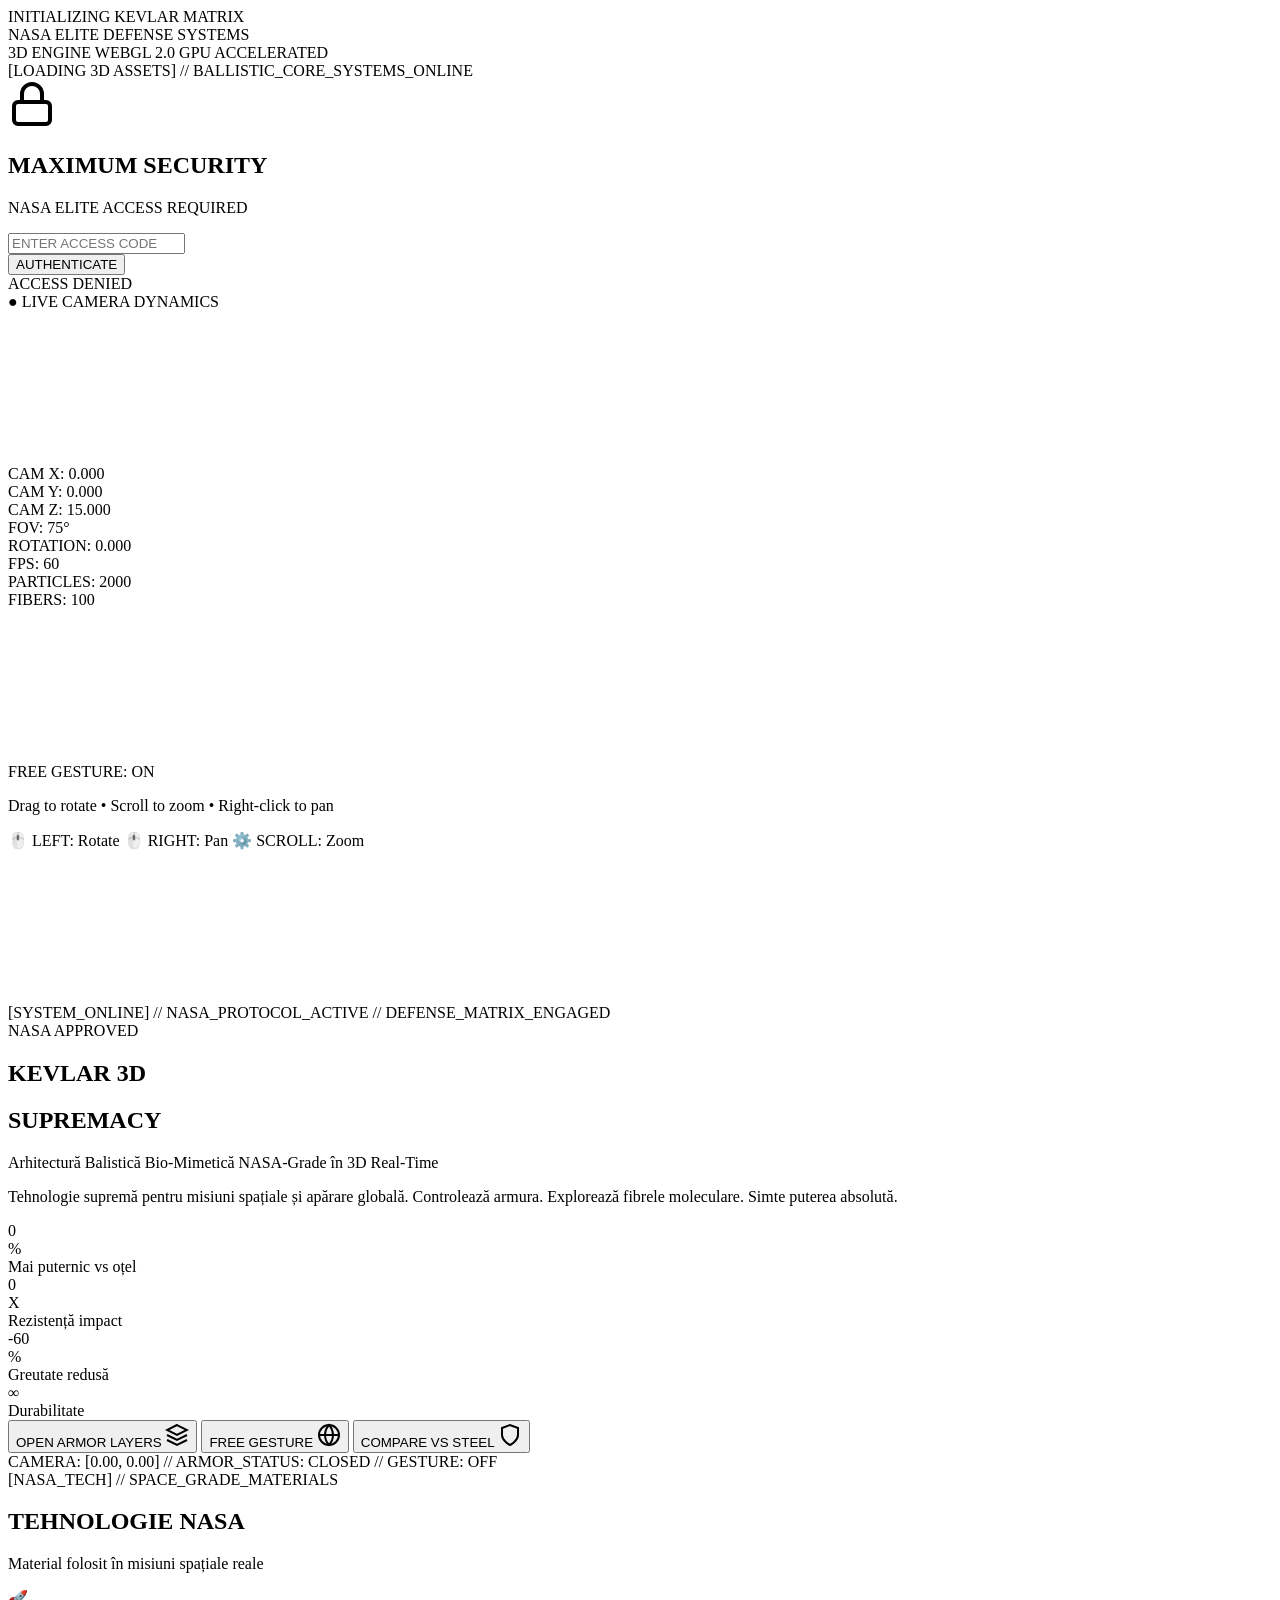
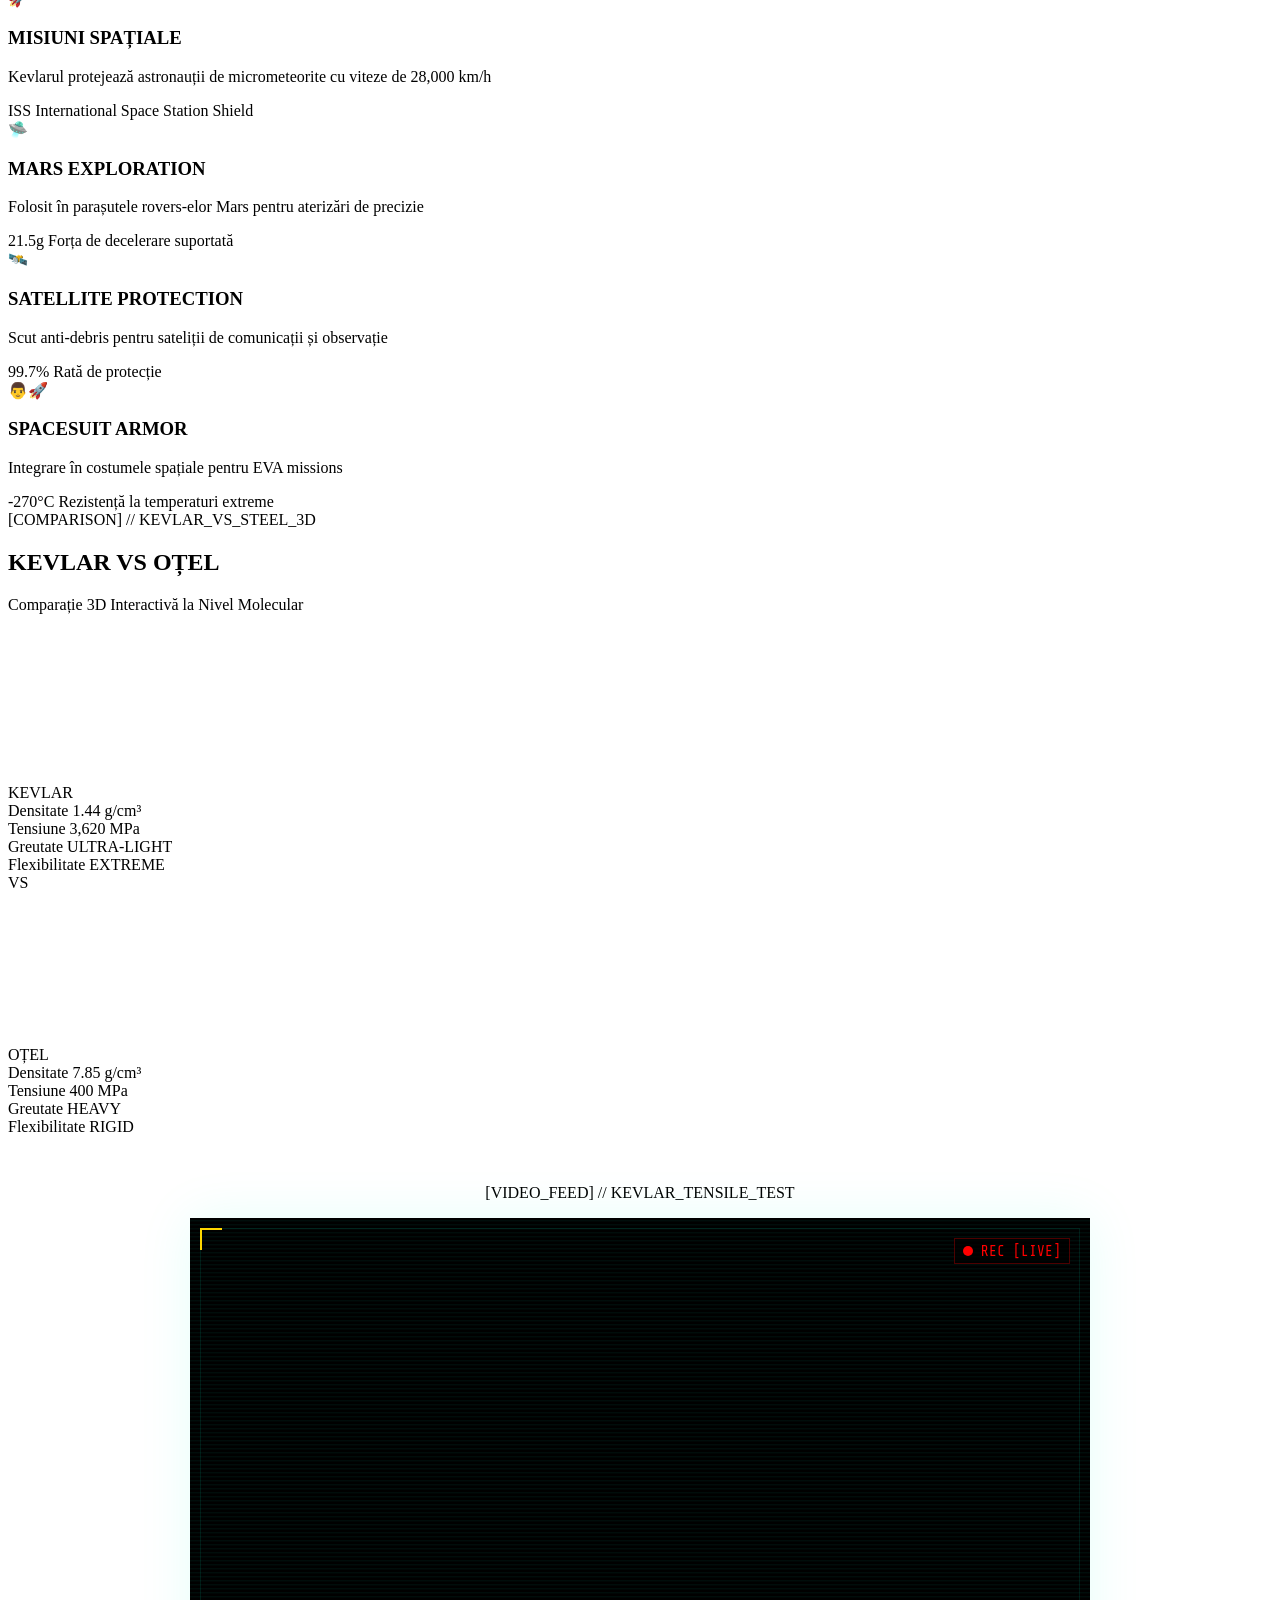
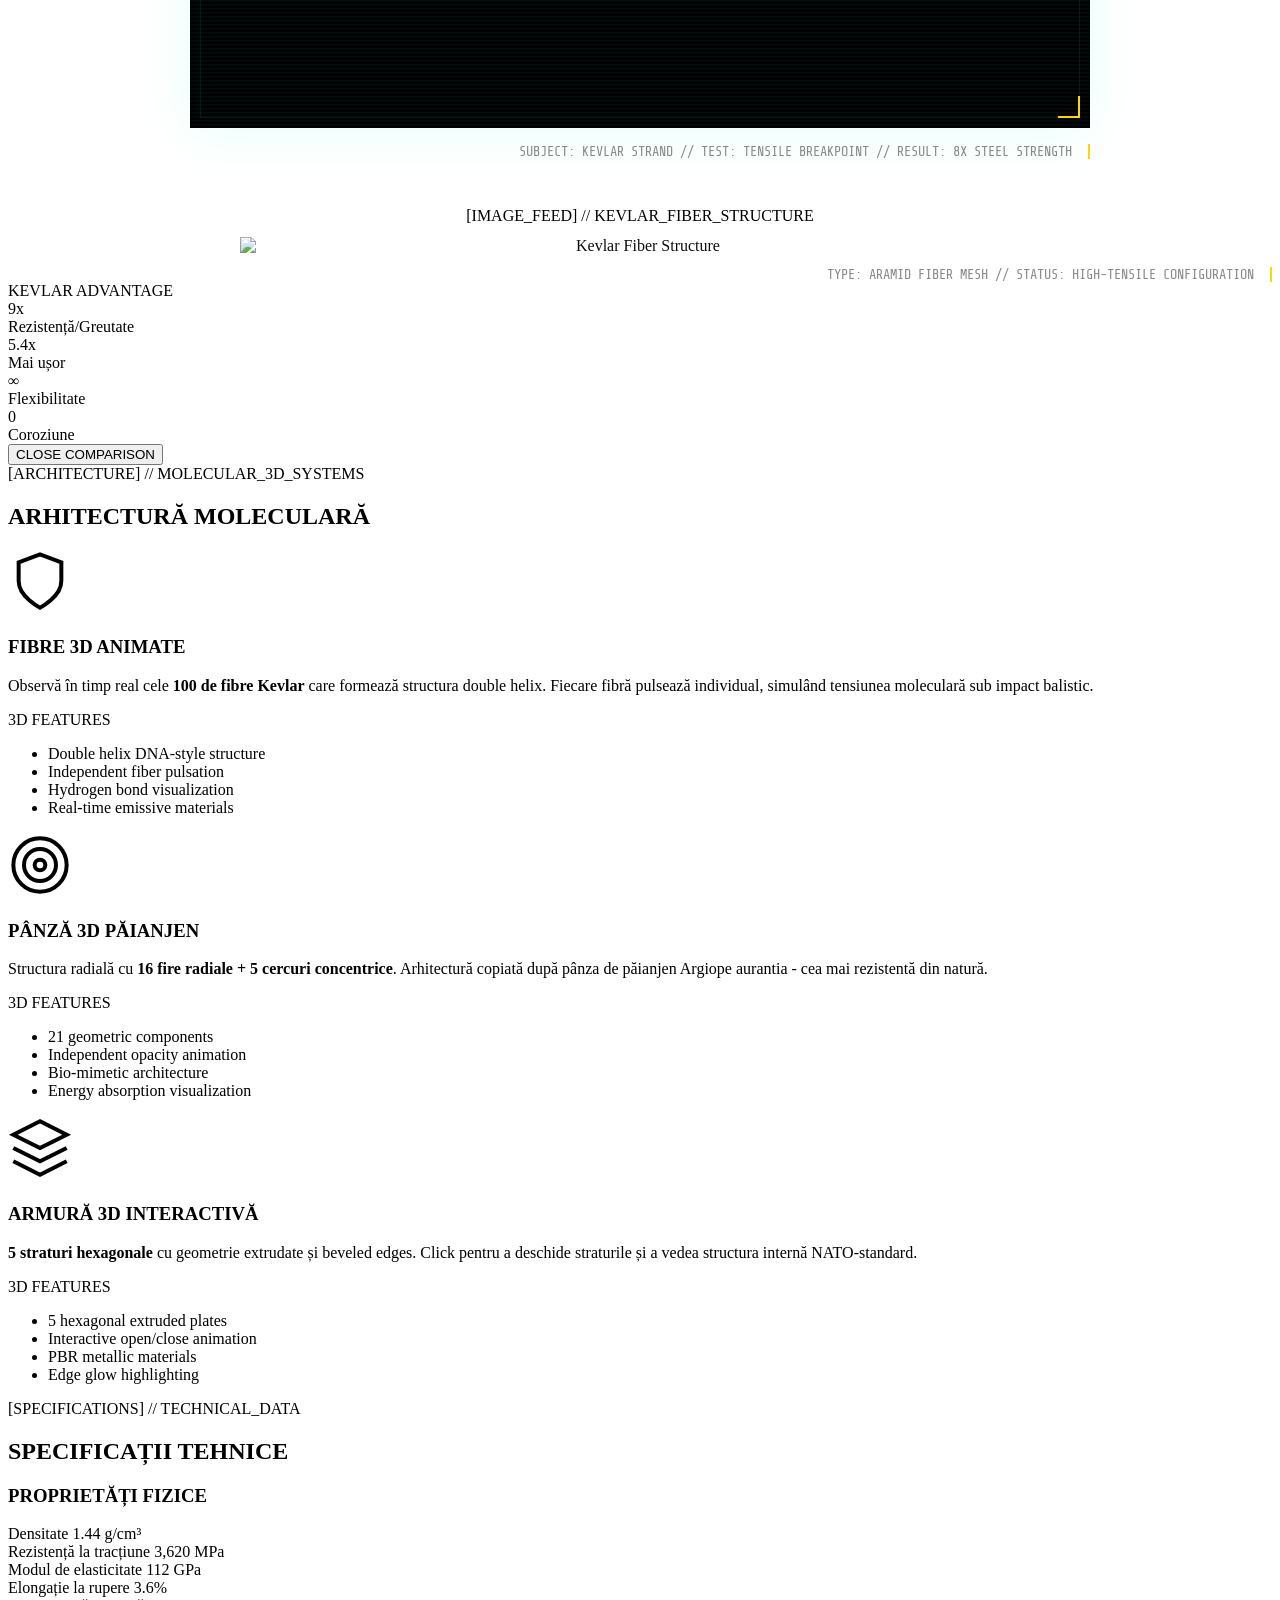
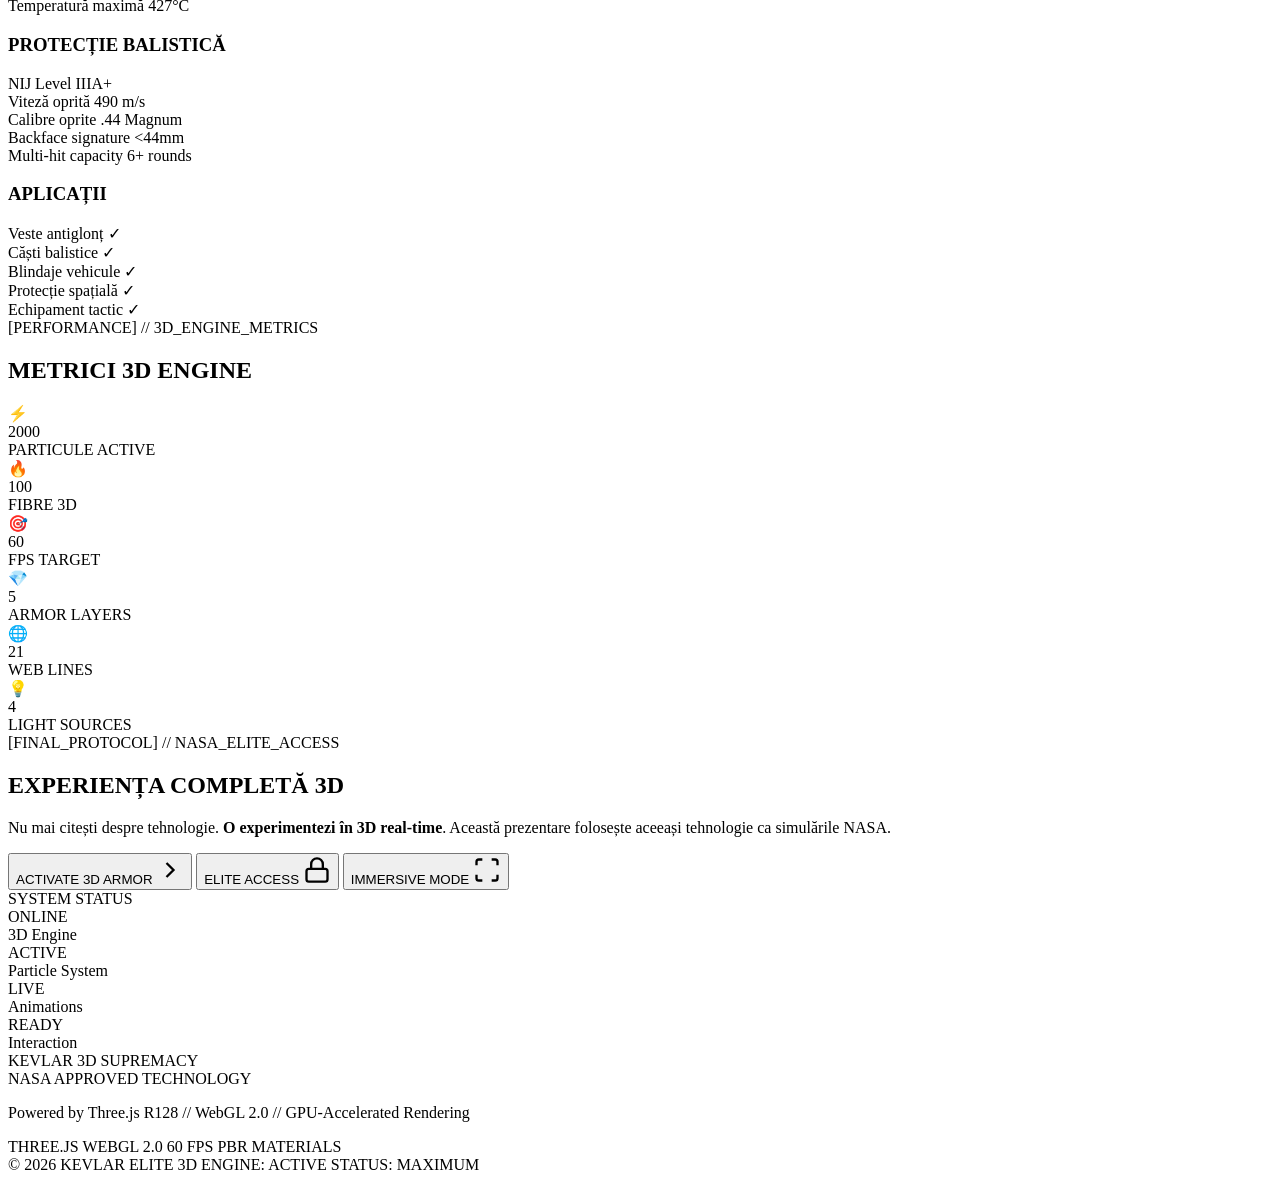
==== index.html @ 93fd00fe "Add files via upload" ====
<!DOCTYPE html>
<html lang="en">

<head>
    <meta charset="UTF-8">
    <meta name="viewport" content="width=device-width, initial-scale=1.0">
    <title>KEVLAR 3D SUPREMACY - NASA Elite Defense Systems</title>
    <script src="https://unpkg.com/three@0.128.0/build/three.min.js"></script>
    <script src="https://unpkg.com/three@0.128.0/examples/js/controls/OrbitControls.js"></script>
    <link
        href="https://fonts.googleapis.com/css2?family=Orbitron:wght@400;500;700;900&family=Rajdhani:wght@300;400;500;600;700&family=Share+Tech+Mono&display=swap"
        rel="stylesheet">
    <link rel="stylesheet" href="styles.css">

    <!-- Video Section Styles -->
    <style>
        .video-intelligence-wrapper {
            max-width: 900px;
            margin: 3rem auto;
            position: relative;
        }

        .video-surveillance-container {
            position: relative;
            background: #000;
            padding: 4px;
            box-shadow: 0 0 50px rgba(0, 255, 204, 0.1);
        }

        .video-responsive {
            position: relative;
            padding-bottom: 56.25%;
            height: 0;
            overflow: hidden;
            background: #000;
        }

        .tactical-video {
            position: absolute;
            top: 0;
            left: 0;
            width: 100%;
            height: 100%;
            border: none;
        }

        .video-overlay-scan {
            position: absolute;
            top: 0;
            left: 0;
            width: 100%;
            height: 100%;
            background: repeating-linear-gradient(0deg, transparent, transparent 2px, rgba(0, 255, 204, 0.05) 3px, rgba(0, 255, 204, 0.05) 4px);
            pointer-events: none;
            z-index: 5;
        }

        .rec-indicator {
            position: absolute;
            top: 20px;
            right: 20px;
            color: #ff0000;
            font-family: 'Share Tech Mono', monospace;
            font-size: 0.9rem;
            z-index: 6;
            display: flex;
            align-items: center;
            gap: 8px;
            background: rgba(0, 0, 0, 0.7);
            padding: 4px 8px;
            border: 1px solid rgba(255, 0, 0, 0.3);
        }

        .rec-dot {
            width: 10px;
            height: 10px;
            background-color: #ff0000;
            border-radius: 50%;
            animation: blinkRed 1s infinite;
        }

        @keyframes blinkRed {

            0%,
            100% {
                opacity: 1;
                box-shadow: 0 0 10px #ff0000;
            }

            50% {
                opacity: 0;
            }
        }

        .video-hud-corners {
            position: absolute;
            inset: 10px;
            pointer-events: none;
            z-index: 6;
            border: 1px solid rgba(0, 255, 204, 0.1);
        }

        .video-hud-corners::before,
        .video-hud-corners::after {
            content: '';
            position: absolute;
            width: 20px;
            height: 20px;
            border: 2px solid #ffd700;
        }

        .video-hud-corners::before {
            top: -1px;
            left: -1px;
            border-right: none;
            border-bottom: none;
        }

        .video-hud-corners::after {
            bottom: -1px;
            right: -1px;
            border-left: none;
            border-top: none;
        }

        .video-caption {
            margin-top: 1rem;
            font-family: 'Share Tech Mono', monospace;
            font-size: 0.85rem;
            text-align: right;
            color: #888;
            border-right: 2px solid #ffd700;
            padding-right: 1rem;
        }

        .image-section {
            margin-top: 2rem;
            text-align: center;
        }

        .image-container {
            display: inline-block;
            padding: 4px;
        }

        .tactical-image {
            max-width: 100%;
            width: 800px;
            height: auto;
            display: block;
            filter: contrast(1.1) saturate(0.9);
            opacity: 0.95;
        }
    </style>
</head>

<body>
    <!-- Loading Screen -->
    <div id="loading-screen" class="loading-screen">
        <div class="loading-content">
            <div class="military-text loading-title gold-glow glitch">INITIALIZING KEVLAR MATRIX</div>
            <div class="loading-subtitle">NASA ELITE DEFENSE SYSTEMS</div>
            <div class="loading-bar">
                <div class="loading-fill"></div>
            </div>
            <div class="loading-stats">
                <span>3D ENGINE</span>
                <span>WEBGL 2.0</span>
                <span>GPU ACCELERATED</span>
            </div>
            <div class="data-stream loading-data">[LOADING 3D ASSETS] // BALLISTIC_CORE_SYSTEMS_ONLINE</div>
        </div>
    </div>

    <!-- Spider Web Click Effect Container -->
    <div id="spider-effect-container"></div>

    <!-- Security Panel -->
    <div id="security-panel" class="security-panel hidden">
        <div class="security-content tactical-border">
            <div class="security-header">
                <div class="security-icon pulse-ring-container">
                    <svg xmlns="http://www.w3.org/2000/svg" width="48" height="48" viewBox="0 0 24 24" fill="none"
                        stroke="currentColor" stroke-width="2" stroke-linecap="round" stroke-linejoin="round"
                        class="lock-icon">
                        <rect x="3" y="11" width="18" height="11" rx="2" ry="2"></rect>
                        <path d="M7 11V7a5 5 0 0 1 10 0v4"></path>
                    </svg>
                    <div class="pulse-ring"></div>
                    <div class="pulse-ring delay-1"></div>
                    <div class="pulse-ring delay-2"></div>
                </div>
                <h2 class="military-text security-title rgb-text">MAXIMUM SECURITY</h2>
                <p class="security-subtitle">NASA ELITE ACCESS REQUIRED</p>
            </div>
            <div class="password-container">
                <input type="password" id="password-input" class="password-input" placeholder="ENTER ACCESS CODE"
                    maxlength="4">
                <div class="password-decoration left"></div>
                <div class="password-decoration right"></div>
            </div>
            <button id="unlock-btn" class="rgb-glow-btn">
                <span class="btn-text">AUTHENTICATE</span>
                <span class="btn-glow"></span>
                <span class="btn-rgb-border"></span>
            </button>
            <div id="security-error" class="security-error hidden">ACCESS DENIED</div>
            <div class="security-scanner"></div>
        </div>
    </div>

    <!-- Dynamics Panel with 3D Camera -->
    <div id="dynamics-panel" class="dynamics-panel hidden">
        <div class="dynamics-header">
            <span class="dynamics-status">● LIVE</span>
            <span class="military-text rgb-text">CAMERA DYNAMICS</span>
        </div>
        <canvas id="camera-3d-model" class="camera-model-canvas"></canvas>
        <div class="dynamics-content">
            <div class="dynamic-value">
                <span class="dynamic-label">CAM X:</span>
                <span id="cam-x" class="dynamic-data gold">0.000</span>
            </div>
            <div class="dynamic-value">
                <span class="dynamic-label">CAM Y:</span>
                <span id="cam-y" class="dynamic-data cyan">0.000</span>
            </div>
            <div class="dynamic-value">
                <span class="dynamic-label">CAM Z:</span>
                <span id="cam-z" class="dynamic-data gold">15.000</span>
            </div>
            <div class="dynamic-value">
                <span class="dynamic-label">FOV:</span>
                <span id="cam-fov" class="dynamic-data cyan">75°</span>
            </div>
            <div class="dynamic-value">
                <span class="dynamic-label">ROTATION:</span>
                <span id="cam-rot" class="dynamic-data gold">0.000</span>
            </div>
            <div class="dynamic-value">
                <span class="dynamic-label">FPS:</span>
                <span id="fps-counter" class="dynamic-data cyan">60</span>
            </div>
            <div class="dynamic-value">
                <span class="dynamic-label">PARTICLES:</span>
                <span id="particle-count" class="dynamic-data gold">2000</span>
            </div>
            <div class="dynamic-value">
                <span class="dynamic-label">FIBERS:</span>
                <span id="fiber-count" class="dynamic-data cyan">100</span>
            </div>
        </div>
    </div>

    <!-- Free Gesture Notification -->
    <div id="gesture-notification" class="gesture-notification hidden">
        <div class="notification-content">
            <div class="gesture-icon-3d">
                <canvas id="gesture-icon-canvas"></canvas>
            </div>
            <span class="military-text rgb-text">FREE GESTURE: ON</span>
            <p>Drag to rotate • Scroll to zoom • Right-click to pan</p>
            <div class="gesture-controls">
                <span class="control-hint">🖱️ LEFT: Rotate</span>
                <span class="control-hint">🖱️ RIGHT: Pan</span>
                <span class="control-hint">⚙️ SCROLL: Zoom</span>
            </div>
        </div>
    </div>

    <!-- Scan Overlay -->
    <div class="scan-overlay"></div>

    <!-- Main 3D Canvas -->
    <canvas id="main-canvas"></canvas>

    <!-- Main Content -->
    <div class="content-wrapper">
        <!-- Hero Section -->
        <section class="content-section hero-section">
            <div class="hero-content">
                <div class="data-stream">[SYSTEM_ONLINE] // NASA_PROTOCOL_ACTIVE // DEFENSE_MATRIX_ENGAGED</div>

                <div class="nasa-badge">
                    <span class="military-text">NASA APPROVED</span>
                </div>

                <h1 class="military-text hero-title glitch gold-glow">KEVLAR 3D</h1>
                <h2 class="military-text hero-subtitle rgb-text">SUPREMACY</h2>
                <p class="hero-description">Arhitectură Balistică Bio-Mimetică NASA-Grade în 3D Real-Time</p>
                <p class="hero-subdesc">Tehnologie supremă pentru misiuni spațiale și apărare globală. Controlează
                    armura. Explorează fibrele moleculare. Simte puterea absolută.</p>

                <!-- Stats Grid -->
                <div class="stats-grid">
                    <div class="stat-card tactical-border glow-card">
                        <div class="military-text stat-value gold-glow counter" data-target="850">0</div>
                        <div class="stat-suffix">%</div>
                        <div class="stat-label">Mai puternic vs oțel</div>
                        <div class="stat-bar">
                            <div class="stat-fill" style="--fill: 95%"></div>
                        </div>
                    </div>
                    <div class="stat-card tactical-border glow-card">
                        <div class="military-text stat-value cyber-glow counter" data-target="5">0</div>
                        <div class="stat-suffix">X</div>
                        <div class="stat-label">Rezistență impact</div>
                        <div class="stat-bar">
                            <div class="stat-fill" style="--fill: 100%"></div>
                        </div>
                    </div>
                    <div class="stat-card tactical-border glow-card">
                        <div class="military-text stat-value gold-glow">-60</div>
                        <div class="stat-suffix">%</div>
                        <div class="stat-label">Greutate redusă</div>
                        <div class="stat-bar">
                            <div class="stat-fill" style="--fill: 60%"></div>
                        </div>
                    </div>
                    <div class="stat-card tactical-border glow-card">
                        <div class="military-text stat-value cyber-glow">∞</div>
                        <div class="stat-suffix"></div>
                        <div class="stat-label">Durabilitate</div>
                        <div class="stat-bar">
                            <div class="stat-fill" style="--fill: 100%"></div>
                        </div>
                    </div>
                </div>

                <!-- Interactive Buttons -->
                <div class="button-group">
                    <button id="armor-toggle-btn" class="rgb-glow-btn primary-btn">
                        <span class="btn-text">OPEN ARMOR LAYERS</span>
                        <span class="btn-icon">
                            <svg xmlns="http://www.w3.org/2000/svg" width="24" height="24" viewBox="0 0 24 24"
                                fill="none" stroke="currentColor" stroke-width="2">
                                <polygon points="12 2 2 7 12 12 22 7 12 2"></polygon>
                                <polyline points="2 17 12 22 22 17"></polyline>
                                <polyline points="2 12 12 17 22 12"></polyline>
                            </svg>
                        </span>
                        <span class="btn-glow"></span>
                        <span class="btn-rgb-border"></span>
                    </button>

                    <button id="gesture-toggle-btn" class="rgb-glow-btn secondary-btn">
                        <span class="btn-text">FREE GESTURE</span>
                        <span class="btn-icon">
                            <svg xmlns="http://www.w3.org/2000/svg" width="24" height="24" viewBox="0 0 24 24"
                                fill="none" stroke="currentColor" stroke-width="2">
                                <circle cx="12" cy="12" r="10"></circle>
                                <path
                                    d="M2 12h20M12 2a15.3 15.3 0 0 1 4 10 15.3 15.3 0 0 1-4 10 15.3 15.3 0 0 1-4-10 15.3 15.3 0 0 1 4-10z">
                                </path>
                            </svg>
                        </span>
                        <span class="btn-glow"></span>
                        <span class="btn-rgb-border"></span>
                    </button>

                    <button id="compare-btn" class="rgb-glow-btn accent-btn">
                        <span class="btn-text">COMPARE VS STEEL</span>
                        <span class="btn-icon">
                            <svg xmlns="http://www.w3.org/2000/svg" width="24" height="24" viewBox="0 0 24 24"
                                fill="none" stroke="currentColor" stroke-width="2">
                                <path d="M12 22s8-4 8-10V5l-8-3-8 3v7c0 6 8 10 8 10z"></path>
                            </svg>
                        </span>
                        <span class="btn-glow"></span>
                        <span class="btn-rgb-border"></span>
                    </button>
                </div>

                <div class="data-stream camera-data">
                    CAMERA: [<span id="mouse-x">0.00</span>, <span id="mouse-y">0.00</span>] // ARMOR_STATUS: <span
                        id="armor-status">CLOSED</span> // GESTURE: <span id="gesture-status">OFF</span>
                </div>
            </div>
        </section>

        <!-- NASA Technology Section -->
        <section class="content-section nasa-section">
            <div class="section-content">
                <div class="data-stream">[NASA_TECH] // SPACE_GRADE_MATERIALS</div>
                <h2 class="military-text section-title gold-glow">TEHNOLOGIE NASA</h2>
                <p class="section-subtitle">Material folosit în misiuni spațiale reale</p>

                <div class="nasa-grid">
                    <div class="nasa-card tactical-border">
                        <div class="nasa-icon">🚀</div>
                        <h3 class="military-text">MISIUNI SPAȚIALE</h3>
                        <p>Kevlarul protejează astronauții de micrometeorite cu viteze de 28,000 km/h</p>
                        <div class="nasa-stat">
                            <span class="stat-number gold">ISS</span>
                            <span class="stat-desc">International Space Station Shield</span>
                        </div>
                    </div>
                    <div class="nasa-card tactical-border">
                        <div class="nasa-icon">🛸</div>
                        <h3 class="military-text">MARS EXPLORATION</h3>
                        <p>Folosit în parașutele rovers-elor Mars pentru aterizări de precizie</p>
                        <div class="nasa-stat">
                            <span class="stat-number cyan">21.5g</span>
                            <span class="stat-desc">Forța de decelerare suportată</span>
                        </div>
                    </div>
                    <div class="nasa-card tactical-border">
                        <div class="nasa-icon">🛰️</div>
                        <h3 class="military-text">SATELLITE PROTECTION</h3>
                        <p>Scut anti-debris pentru sateliții de comunicații și observație</p>
                        <div class="nasa-stat">
                            <span class="stat-number gold">99.7%</span>
                            <span class="stat-desc">Rată de protecție</span>
                        </div>
                    </div>
                    <div class="nasa-card tactical-border">
                        <div class="nasa-icon">👨🚀</div>
                        <h3 class="military-text">SPACESUIT ARMOR</h3>
                        <p>Integrare în costumele spațiale pentru EVA missions</p>
                        <div class="nasa-stat">
                            <span class="stat-number cyan">-270°C</span>
                            <span class="stat-desc">Rezistență la temperaturi extreme</span>
                        </div>
                    </div>
                </div>
            </div>
        </section>

        <!-- Steel Comparison Section -->
        <section id="comparison-section" class="content-section comparison-section hidden">
            <div class="section-content">
                <div class="data-stream">[COMPARISON] // KEVLAR_VS_STEEL_3D</div>
                <h2 class="military-text section-title gold-glow">KEVLAR VS OȚEL</h2>
                <p class="section-subtitle">Comparație 3D Interactivă la Nivel Molecular</p>

                <div class="comparison-container">
                    <div class="comparison-panel kevlar-panel tactical-border">
                        <canvas id="kevlar-canvas" class="comparison-canvas"></canvas>
                        <div class="panel-label military-text gold-glow">KEVLAR</div>
                        <div class="panel-stats">
                            <div class="panel-stat">
                                <span class="stat-name">Densitate</span>
                                <span class="stat-val gold">1.44 g/cm³</span>
                            </div>
                            <div class="panel-stat">
                                <span class="stat-name">Tensiune</span>
                                <span class="stat-val gold">3,620 MPa</span>
                            </div>
                            <div class="panel-stat">
                                <span class="stat-name">Greutate</span>
                                <span class="stat-val gold">ULTRA-LIGHT</span>
                            </div>
                            <div class="panel-stat">
                                <span class="stat-name">Flexibilitate</span>
                                <span class="stat-val gold">EXTREME</span>
                            </div>
                        </div>
                    </div>

                    <div class="vs-indicator">
                        <span class="military-text rgb-text">VS</span>
                        <div class="vs-glow"></div>
                    </div>

                    <div class="comparison-panel steel-panel tactical-border">
                        <canvas id="steel-canvas" class="comparison-canvas"></canvas>
                        <div class="panel-label military-text">OȚEL</div>
                        <div class="panel-stats">
                            <div class="panel-stat">
                                <span class="stat-name">Densitate</span>
                                <span class="stat-val">7.85 g/cm³</span>
                            </div>
                            <div class="panel-stat">
                                <span class="stat-name">Tensiune</span>
                                <span class="stat-val">400 MPa</span>
                            </div>
                            <div class="panel-stat">
                                <span class="stat-name">Greutate</span>
                                <span class="stat-val">HEAVY</span>
                            </div>
                            <div class="panel-stat">
                                <span class="stat-name">Flexibilitate</span>
                                <span class="stat-val">RIGID</span>
                            </div>
                        </div>
                    </div>
                </div>

                <!-- VIDEO SECTION -->
                <div class="video-intelligence-wrapper">
                    <div class="data-stream" style="text-align: center; margin-bottom: 1rem;">[VIDEO_FEED] //
                        KEVLAR_TENSILE_TEST</div>
                    <div class="video-surveillance-container tactical-border">
                        <div class="video-overlay-scan"></div>
                        <div class="video-hud-corners"></div>
                        <div class="rec-indicator"><span class="rec-dot"></span> REC [LIVE]</div>
                        <div class="video-responsive">
                            <iframe class="tactical-video" src="https://www.youtube-nocookie.com/embed/RMO4TvcCnEE"
                                allow="accelerometer; autoplay; clipboard-write; encrypted-media; gyroscope; picture-in-picture; web-share"
                                allowfullscreen>
                            </iframe>
                        </div>
                    </div>
                    <div class="video-caption">
                        <span class="gold">SUBJECT:</span> KEVLAR STRAND <span class="cyan">//</span>
                        <span class="gold">TEST:</span> TENSILE BREAKPOINT <span class="cyan">//</span>
                        <span class="gold">RESULT:</span> 8X STEEL STRENGTH
                    </div>
                </div>

                <!-- IMAGE SECTION -->
                <div class="image-section">
                    <div class="data-stream" style="margin-bottom: 0.5rem;">[IMAGE_FEED] // KEVLAR_FIBER_STRUCTURE</div>
                    <div class="image-container tactical-border">
                        <img src="https://scitechdaily.com/images/Strong-Spider-Silk-Concept-Art.jpg"
                            alt="Kevlar Fiber Structure" class="tactical-image">
                    </div>
                    <div class="video-caption" style="margin-top: 0.5rem;">
                        <span class="gold">TYPE:</span> ARAMID FIBER MESH <span class="cyan">//</span>
                        <span class="gold">STATUS:</span> HIGH-TENSILE CONFIGURATION
                    </div>
                </div>

                <div class="comparison-result tactical-border">
                    <div class="result-title military-text gold-glow">KEVLAR ADVANTAGE</div>
                    <div class="result-grid">
                        <div class="result-item">
                            <div class="result-value military-text gold-glow">9x</div>
                            <div class="result-label">Rezistență/Greutate</div>
                        </div>
                        <div class="result-item">
                            <div class="result-value military-text cyber-glow">5.4x</div>
                            <div class="result-label">Mai ușor</div>
                        </div>
                        <div class="result-item">
                            <div class="result-value military-text gold-glow">∞</div>
                            <div class="result-label">Flexibilitate</div>
                        </div>
                        <div class="result-item">
                            <div class="result-value military-text cyber-glow">0</div>
                            <div class="result-label">Coroziune</div>
                        </div>
                    </div>
                </div>

                <button id="close-comparison-btn" class="rgb-glow-btn secondary-btn">
                    <span class="btn-text">CLOSE COMPARISON</span>
                    <span class="btn-glow"></span>
                    <span class="btn-rgb-border"></span>
                </button>
            </div>
        </section>

        <!-- Molecular Architecture Section -->
        <section class="content-section architecture-section">
            <div class="section-content">
                <div class="data-stream">[ARCHITECTURE] // MOLECULAR_3D_SYSTEMS</div>
                <h2 class="military-text section-title cyber-glow">ARHITECTURĂ MOLECULARĂ</h2>

                <div class="modules-grid">
                    <div class="module-card float-anim glow-card">
                        <div class="module-icon pulse-ring-container">
                            <svg xmlns="http://www.w3.org/2000/svg" width="64" height="64" viewBox="0 0 24 24"
                                fill="none" stroke="currentColor" stroke-width="1.5" class="text-yellow">
                                <path d="M12 22s8-4 8-10V5l-8-3-8 3v7c0 6 8 10 8 10z"></path>
                            </svg>
                            <div class="pulse-ring gold"></div>
                        </div>
                        <h3 class="military-text module-title gold">FIBRE 3D ANIMATE</h3>
                        <p class="module-desc">Observă în timp real cele <strong>100 de fibre Kevlar</strong> care
                            formează structura double helix. Fiecare fibră pulsează individual, simulând tensiunea
                            moleculară sub impact balistic.</p>
                        <div class="stats-bar">
                            <div class="stats-fill" style="width: 95%"></div>
                        </div>
                        <div class="module-features">
                            <div class="military-text feature-title cyan">3D FEATURES</div>
                            <ul>
                                <li>Double helix DNA-style structure</li>
                                <li>Independent fiber pulsation</li>
                                <li>Hydrogen bond visualization</li>
                                <li>Real-time emissive materials</li>
                            </ul>
                        </div>
                    </div>

                    <div class="module-card float-anim delay-1 glow-card">
                        <div class="module-icon pulse-ring-container">
                            <svg xmlns="http://www.w3.org/2000/svg" width="64" height="64" viewBox="0 0 24 24"
                                fill="none" stroke="currentColor" stroke-width="1.5" class="text-cyan">
                                <circle cx="12" cy="12" r="10"></circle>
                                <circle cx="12" cy="12" r="6"></circle>
                                <circle cx="12" cy="12" r="2"></circle>
                            </svg>
                            <div class="pulse-ring cyan"></div>
                        </div>
                        <h3 class="military-text module-title cyan">PÂNZĂ 3D PĂIANJEN</h3>
                        <p class="module-desc">Structura radială cu <strong>16 fire radiale + 5 cercuri
                                concentrice</strong>. Arhitectură copiată după pânza de păianjen Argiope aurantia - cea
                            mai rezistentă din natură.</p>
                        <div class="stats-bar">
                            <div class="stats-fill" style="width: 98%"></div>
                        </div>
                        <div class="module-features">
                            <div class="military-text feature-title cyan">3D FEATURES</div>
                            <ul>
                                <li>21 geometric components</li>
                                <li>Independent opacity animation</li>
                                <li>Bio-mimetic architecture</li>
                                <li>Energy absorption visualization</li>
                            </ul>
                        </div>
                    </div>

                    <div class="module-card float-anim delay-2 glow-card">
                        <div class="module-icon pulse-ring-container">
                            <svg xmlns="http://www.w3.org/2000/svg" width="64" height="64" viewBox="0 0 24 24"
                                fill="none" stroke="currentColor" stroke-width="1.5" class="text-yellow">
                                <polygon points="12 2 2 7 12 12 22 7 12 2"></polygon>
                                <polyline points="2 17 12 22 22 17"></polyline>
                                <polyline points="2 12 12 17 22 12"></polyline>
                            </svg>
                            <div class="pulse-ring gold"></div>
                        </div>
                        <h3 class="military-text module-title gold">ARMURĂ 3D INTERACTIVĂ</h3>
                        <p class="module-desc"><strong>5 straturi hexagonale</strong> cu geometrie extrudate și beveled
                            edges. Click pentru a deschide straturile și a vedea structura internă NATO-standard.</p>
                        <div class="stats-bar">
                            <div class="stats-fill" style="width: 92%"></div>
                        </div>
                        <div class="module-features">
                            <div class="military-text feature-title cyan">3D FEATURES</div>
                            <ul>
                                <li>5 hexagonal extruded plates</li>
                                <li>Interactive open/close animation</li>
                                <li>PBR metallic materials</li>
                                <li>Edge glow highlighting</li>
                            </ul>
                        </div>
                    </div>
                </div>
            </div>
        </section>

        <!-- Technical Specifications -->
        <section class="content-section specs-section">
            <div class="section-content">
                <div class="data-stream">[SPECIFICATIONS] // TECHNICAL_DATA</div>
                <h2 class="military-text section-title gold-glow">SPECIFICAȚII TEHNICE</h2>

                <div class="specs-grid">
                    <div class="spec-category tactical-border">
                        <h3 class="military-text category-title">PROPRIETĂȚI FIZICE</h3>
                        <div class="spec-items">
                            <div class="spec-item">
                                <span class="spec-name">Densitate</span>
                                <span class="spec-value gold">1.44 g/cm³</span>
                            </div>
                            <div class="spec-item">
                                <span class="spec-name">Rezistență la tracțiune</span>
                                <span class="spec-value gold">3,620 MPa</span>
                            </div>
                            <div class="spec-item">
                                <span class="spec-name">Modul de elasticitate</span>
                                <span class="spec-value gold">112 GPa</span>
                            </div>
                            <div class="spec-item">
                                <span class="spec-name">Elongație la rupere</span>
                                <span class="spec-value gold">3.6%</span>
                            </div>
                            <div class="spec-item">
                                <span class="spec-name">Temperatură maximă</span>
                                <span class="spec-value gold">427°C</span>
                            </div>
                        </div>
                    </div>

                    <div class="spec-category tactical-border">
                        <h3 class="military-text category-title">PROTECȚIE BALISTICĂ</h3>
                        <div class="spec-items">
                            <div class="spec-item">
                                <span class="spec-name">NIJ Level</span>
                                <span class="spec-value cyan">IIIA+</span>
                            </div>
                            <div class="spec-item">
                                <span class="spec-name">Viteză oprită</span>
                                <span class="spec-value cyan">490 m/s</span>
                            </div>
                            <div class="spec-item">
                                <span class="spec-name">Calibre oprite</span>
                                <span class="spec-value cyan">.44 Magnum</span>
                            </div>
                            <div class="spec-item">
                                <span class="spec-name">Backface signature</span>
                                <span class="spec-value cyan">&lt;44mm</span>
                            </div>
                            <div class="spec-item">
                                <span class="spec-name">Multi-hit capacity</span>
                                <span class="spec-value cyan">6+ rounds</span>
                            </div>
                        </div>
                    </div>

                    <div class="spec-category tactical-border">
                        <h3 class="military-text category-title">APLICAȚII</h3>
                        <div class="spec-items">
                            <div class="spec-item">
                                <span class="spec-name">Veste antiglonț</span>
                                <span class="spec-value gold">✓</span>
                            </div>
                            <div class="spec-item">
                                <span class="spec-name">Căști balistice</span>
                                <span class="spec-value gold">✓</span>
                            </div>
                            <div class="spec-item">
                                <span class="spec-name">Blindaje vehicule</span>
                                <span class="spec-value gold">✓</span>
                            </div>
                            <div class="spec-item">
                                <span class="spec-name">Protecție spațială</span>
                                <span class="spec-value gold">✓</span>
                            </div>
                            <div class="spec-item">
                                <span class="spec-name">Echipament tactic</span>
                                <span class="spec-value gold">✓</span>
                            </div>
                        </div>
                    </div>
                </div>
            </div>
        </section>

        <!-- Performance Metrics -->
        <section class="content-section performance-section">
            <div class="section-content">
                <div class="data-stream">[PERFORMANCE] // 3D_ENGINE_METRICS</div>
                <h2 class="military-text section-title cyber-glow">METRICI 3D ENGINE</h2>

                <div class="performance-grid">
                    <div class="perf-card tactical-border glow-card">
                        <div class="perf-icon">⚡</div>
                        <div class="perf-value military-text gold-glow" id="perf-particles">2000</div>
                        <div class="perf-label">PARTICULE ACTIVE</div>
                        <div class="perf-bar">
                            <div class="perf-fill" style="--fill: 100%"></div>
                        </div>
                    </div>
                    <div class="perf-card tactical-border glow-card">
                        <div class="perf-icon">🔥</div>
                        <div class="perf-value military-text cyber-glow" id="perf-fibers">100</div>
                        <div class="perf-label">FIBRE 3D</div>
                        <div class="perf-bar">
                            <div class="perf-fill" style="--fill: 95%"></div>
                        </div>
                    </div>
                    <div class="perf-card tactical-border glow-card">
                        <div class="perf-icon">🎯</div>
                        <div class="perf-value military-text gold-glow" id="perf-fps">60</div>
                        <div class="perf-label">FPS TARGET</div>
                        <div class="perf-bar">
                            <div class="perf-fill" style="--fill: 100%"></div>
                        </div>
                    </div>
                    <div class="perf-card tactical-border glow-card">
                        <div class="perf-icon">💎</div>
                        <div class="perf-value military-text cyber-glow">5</div>
                        <div class="perf-label">ARMOR LAYERS</div>
                        <div class="perf-bar">
                            <div class="perf-fill" style="--fill: 100%"></div>
                        </div>
                    </div>
                    <div class="perf-card tactical-border glow-card">
                        <div class="perf-icon">🌐</div>
                        <div class="perf-value military-text gold-glow">21</div>
                        <div class="perf-label">WEB LINES</div>
                        <div class="perf-bar">
                            <div class="perf-fill" style="--fill: 98%"></div>
                        </div>
                    </div>
                    <div class="perf-card tactical-border glow-card">
                        <div class="perf-icon">💡</div>
                        <div class="perf-value military-text cyber-glow">4</div>
                        <div class="perf-label">LIGHT SOURCES</div>
                        <div class="perf-bar">
                            <div class="perf-fill" style="--fill: 90%"></div>
                        </div>
                    </div>
                </div>
            </div>
        </section>

        <!-- Final CTA -->
        <section class="content-section cta-section">
            <div class="section-content">
                <div class="data-stream">[FINAL_PROTOCOL] // NASA_ELITE_ACCESS</div>
                <h2 class="military-text cta-title glitch gold-glow">EXPERIENȚA COMPLETĂ 3D</h2>
                <p class="cta-description">Nu mai citești despre tehnologie. <strong>O experimentezi în 3D
                        real-time</strong>. Această prezentare folosește aceeași tehnologie ca simulările NASA.</p>

                <div class="button-group">
                    <button id="cta-armor-btn" class="rgb-glow-btn primary-btn large">
                        <span class="btn-text">ACTIVATE 3D ARMOR</span>
                        <span class="btn-icon">
                            <svg xmlns="http://www.w3.org/2000/svg" width="28" height="28" viewBox="0 0 24 24"
                                fill="none" stroke="currentColor" stroke-width="2">
                                <polyline points="9 18 15 12 9 6"></polyline>
                            </svg>
                        </span>
                        <span class="btn-glow"></span>
                        <span class="btn-rgb-border"></span>
                    </button>

                    <button id="elite-access-btn" class="rgb-glow-btn secondary-btn large">
                        <span class="btn-text">ELITE ACCESS</span>
                        <span class="btn-icon">
                            <svg xmlns="http://www.w3.org/2000/svg" width="28" height="28" viewBox="0 0 24 24"
                                fill="none" stroke="currentColor" stroke-width="2">
                                <rect x="3" y="11" width="18" height="11" rx="2" ry="2"></rect>
                                <path d="M7 11V7a5 5 0 0 1 10 0v4"></path>
                            </svg>
                        </span>
                        <span class="btn-glow"></span>
                        <span class="btn-rgb-border"></span>
                    </button>

                    <button id="fullscreen-btn" class="rgb-glow-btn accent-btn large">
                        <span class="btn-text">IMMERSIVE MODE</span>
                        <span class="btn-icon">
                            <svg xmlns="http://www.w3.org/2000/svg" width="28" height="28" viewBox="0 0 24 24"
                                fill="none" stroke="currentColor" stroke-width="2">
                                <path
                                    d="M8 3H5a2 2 0 0 0-2 2v3m18 0V5a2 2 0 0 0-2-2h-3m0 18h3a2 2 0 0 0 2-2v-3M3 16v3a2 2 0 0 0 2 2h3">
                                </path>
                            </svg>
                        </span>
                        <span class="btn-glow"></span>
                        <span class="btn-rgb-border"></span>
                    </button>
                </div>

                <div class="system-status tactical-border">
                    <div class="military-text status-title rgb-text">SYSTEM STATUS</div>
                    <div class="status-grid">
                        <div class="status-item">
                            <div class="status-indicator online"></div>
                            <div class="military-text status-value gold">ONLINE</div>
                            <div class="status-label">3D Engine</div>
                        </div>
                        <div class="status-item">
                            <div class="status-indicator online"></div>
                            <div class="military-text status-value cyan">ACTIVE</div>
                            <div class="status-label">Particle System</div>
                        </div>
                        <div class="status-item">
                            <div class="status-indicator online"></div>
                            <div class="military-text status-value gold">LIVE</div>
                            <div class="status-label">Animations</div>
                        </div>
                        <div class="status-item">
                            <div class="status-indicator online"></div>
                            <div class="military-text status-value cyan">READY</div>
                            <div class="status-label">Interaction</div>
                        </div>
                    </div>
                </div>
            </div>
        </section>

        <!-- Footer -->
        <footer class="site-footer">
            <div class="footer-content">
                <div class="footer-logo">
                    <div class="military-text footer-title gold">KEVLAR 3D SUPREMACY</div>
                    <div class="footer-badge">NASA APPROVED TECHNOLOGY</div>
                </div>
                <p class="footer-subtitle">Powered by Three.js R128 // WebGL 2.0 // GPU-Accelerated Rendering</p>
                <div class="footer-tech">
                    <span class="tech-badge">THREE.JS</span>
                    <span class="tech-badge">WEBGL 2.0</span>
                    <span class="tech-badge">60 FPS</span>
                    <span class="tech-badge">PBR MATERIALS</span>
                </div>
                <div class="footer-links">
                    <span>© 2026 KEVLAR ELITE</span>
                    <span class="cyan">3D ENGINE: ACTIVE</span>
                    <span class="gold">STATUS: MAXIMUM</span>
                </div>
            </div>
        </footer>
    </div>

    <script src="app.js"></script>
</body>

</html>
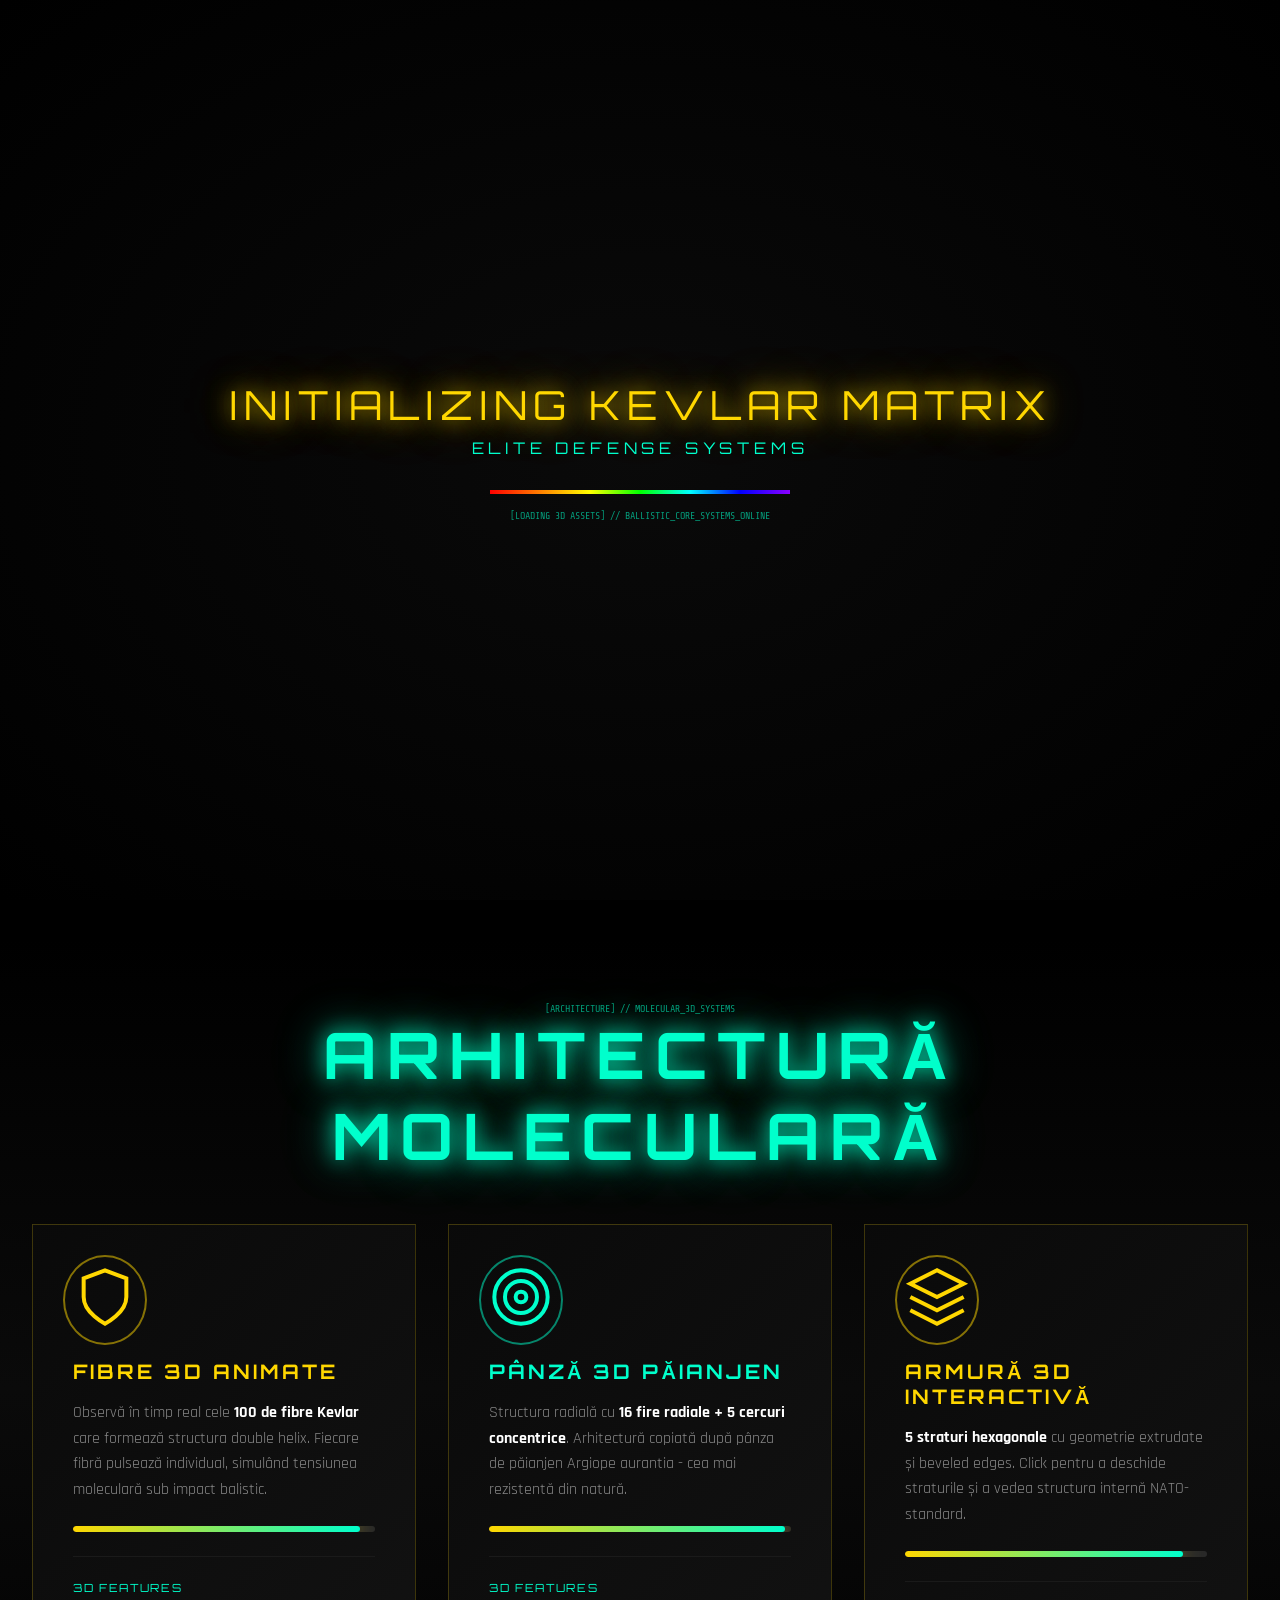
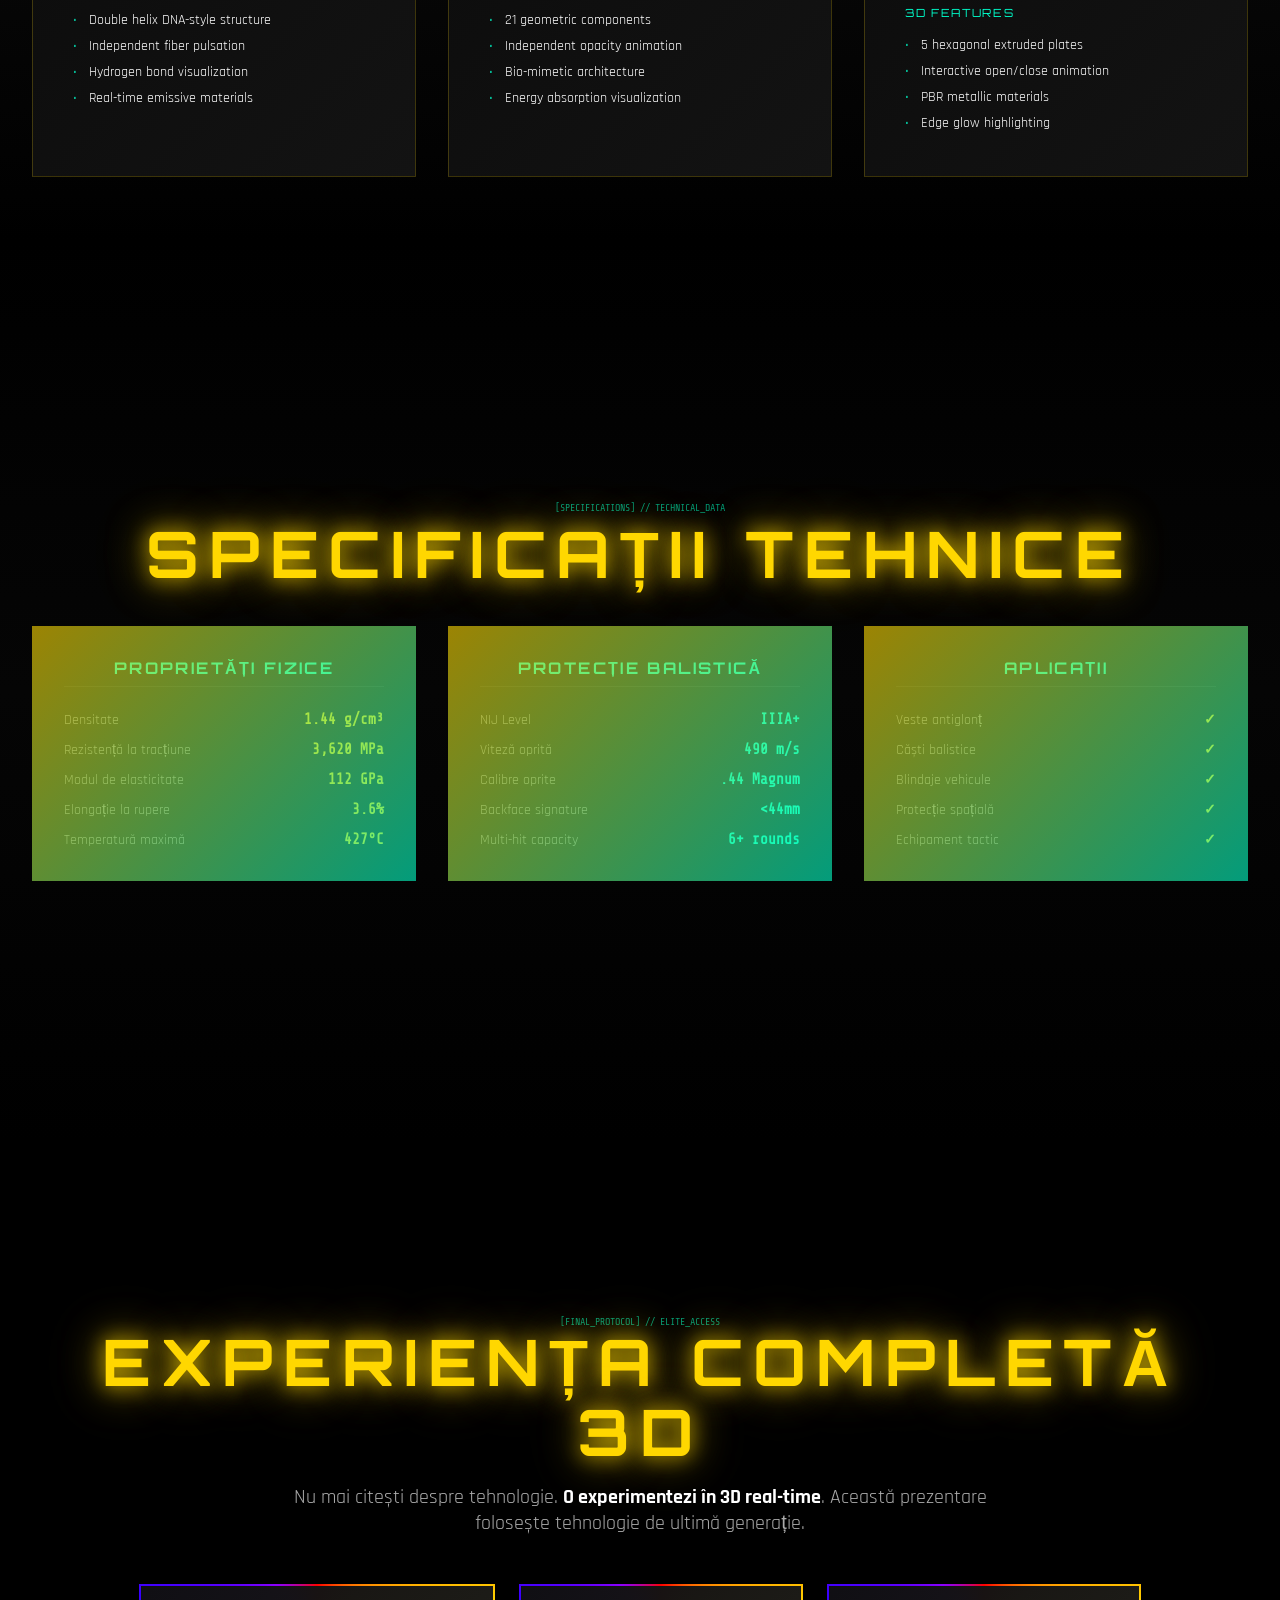
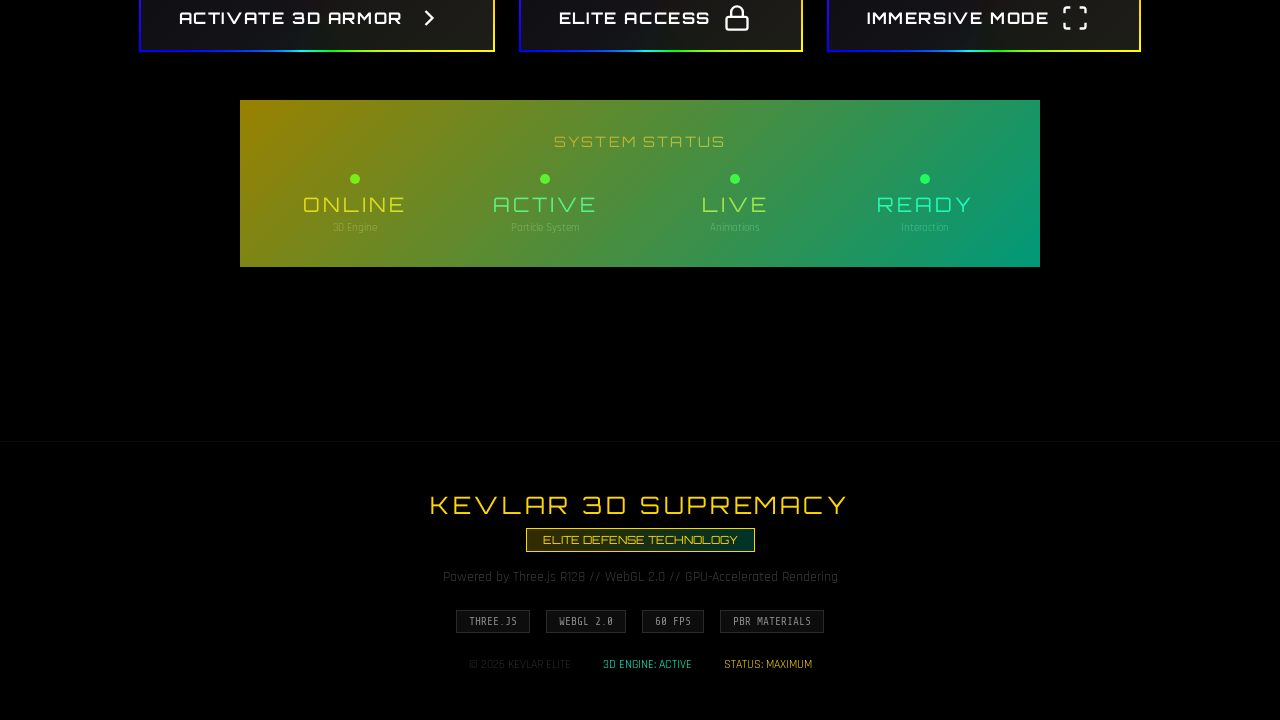
==== commit 49153062: "Update index.html" ====
--- a/index.html
+++ b/index.html
@@ -4,7 +4,7 @@
 <head>
     <meta charset="UTF-8">
     <meta name="viewport" content="width=device-width, initial-scale=1.0">
-    <title>KEVLAR 3D SUPREMACY - NASA Elite Defense Systems</title>
+    <title>KEVLAR 3D SUPREMACY - Elite Defense Systems</title>
     <script src="https://unpkg.com/three@0.128.0/build/three.min.js"></script>
     <script src="https://unpkg.com/three@0.128.0/examples/js/controls/OrbitControls.js"></script>
     <link
@@ -155,18 +155,18 @@
 </head>
 
 <body>
+    <!-- Spider Web Background Overlay -->
+    <div class="spider-web-bg"></div>
+    <!-- Tech Grid Overlay -->
+    <div class="tech-grid-overlay"></div>
+
     <!-- Loading Screen -->
     <div id="loading-screen" class="loading-screen">
         <div class="loading-content">
             <div class="military-text loading-title gold-glow glitch">INITIALIZING KEVLAR MATRIX</div>
-            <div class="loading-subtitle">NASA ELITE DEFENSE SYSTEMS</div>
+            <div class="loading-subtitle">ELITE DEFENSE SYSTEMS</div>
             <div class="loading-bar">
                 <div class="loading-fill"></div>
-            </div>
-            <div class="loading-stats">
-                <span>3D ENGINE</span>
-                <span>WEBGL 2.0</span>
-                <span>GPU ACCELERATED</span>
             </div>
             <div class="data-stream loading-data">[LOADING 3D ASSETS] // BALLISTIC_CORE_SYSTEMS_ONLINE</div>
         </div>
@@ -191,7 +191,7 @@
                     <div class="pulse-ring delay-2"></div>
                 </div>
                 <h2 class="military-text security-title rgb-text">MAXIMUM SECURITY</h2>
-                <p class="security-subtitle">NASA ELITE ACCESS REQUIRED</p>
+                <p class="security-subtitle">ELITE ACCESS REQUIRED</p>
             </div>
             <div class="password-container">
                 <input type="password" id="password-input" class="password-input" placeholder="ENTER ACCESS CODE"
@@ -252,21 +252,7 @@
         </div>
     </div>
 
-    <!-- Free Gesture Notification -->
-    <div id="gesture-notification" class="gesture-notification hidden">
-        <div class="notification-content">
-            <div class="gesture-icon-3d">
-                <canvas id="gesture-icon-canvas"></canvas>
-            </div>
-            <span class="military-text rgb-text">FREE GESTURE: ON</span>
-            <p>Drag to rotate • Scroll to zoom • Right-click to pan</p>
-            <div class="gesture-controls">
-                <span class="control-hint">🖱️ LEFT: Rotate</span>
-                <span class="control-hint">🖱️ RIGHT: Pan</span>
-                <span class="control-hint">⚙️ SCROLL: Zoom</span>
-            </div>
-        </div>
-    </div>
+
 
     <!-- Scan Overlay -->
     <div class="scan-overlay"></div>
@@ -279,15 +265,15 @@
         <!-- Hero Section -->
         <section class="content-section hero-section">
             <div class="hero-content">
-                <div class="data-stream">[SYSTEM_ONLINE] // NASA_PROTOCOL_ACTIVE // DEFENSE_MATRIX_ENGAGED</div>
-
-                <div class="nasa-badge">
-                    <span class="military-text">NASA APPROVED</span>
+                <div class="data-stream">[SYSTEM_ONLINE] // PROTOCOL_ACTIVE // DEFENSE_MATRIX_ENGAGED</div>
+
+                <div class="elite-badge">
+                    <span class="military-text">ELITE TECHNOLOGY</span>
                 </div>
 
                 <h1 class="military-text hero-title glitch gold-glow">KEVLAR 3D</h1>
                 <h2 class="military-text hero-subtitle rgb-text">SUPREMACY</h2>
-                <p class="hero-description">Arhitectură Balistică Bio-Mimetică NASA-Grade în 3D Real-Time</p>
+                <p class="hero-description">Arhitectură Balistică Bio-Mimetică în 3D Real-Time</p>
                 <p class="hero-subdesc">Tehnologie supremă pentru misiuni spațiale și apărare globală. Controlează
                     armura. Explorează fibrele moleculare. Simte puterea absolută.</p>
 
@@ -343,20 +329,7 @@
                         <span class="btn-rgb-border"></span>
                     </button>
 
-                    <button id="gesture-toggle-btn" class="rgb-glow-btn secondary-btn">
-                        <span class="btn-text">FREE GESTURE</span>
-                        <span class="btn-icon">
-                            <svg xmlns="http://www.w3.org/2000/svg" width="24" height="24" viewBox="0 0 24 24"
-                                fill="none" stroke="currentColor" stroke-width="2">
-                                <circle cx="12" cy="12" r="10"></circle>
-                                <path
-                                    d="M2 12h20M12 2a15.3 15.3 0 0 1 4 10 15.3 15.3 0 0 1-4 10 15.3 15.3 0 0 1-4-10 15.3 15.3 0 0 1 4-10z">
-                                </path>
-                            </svg>
-                        </span>
-                        <span class="btn-glow"></span>
-                        <span class="btn-rgb-border"></span>
-                    </button>
+
 
                     <button id="compare-btn" class="rgb-glow-btn accent-btn">
                         <span class="btn-text">COMPARE VS STEEL</span>
@@ -369,6 +342,19 @@
                         <span class="btn-glow"></span>
                         <span class="btn-rgb-border"></span>
                     </button>
+
+                    <button id="timeline-btn" class="rgb-glow-btn primary-btn">
+                        <span class="btn-text">ISTORIA KEVLAR</span>
+                        <span class="btn-icon">
+                            <svg xmlns="http://www.w3.org/2000/svg" width="24" height="24" viewBox="0 0 24 24"
+                                fill="none" stroke="currentColor" stroke-width="2">
+                                <circle cx="12" cy="12" r="10"></circle>
+                                <polyline points="12 6 12 12 16 14"></polyline>
+                            </svg>
+                        </span>
+                        <span class="btn-glow"></span>
+                        <span class="btn-rgb-border"></span>
+                    </button>
                 </div>
 
                 <div class="data-stream camera-data">
@@ -378,62 +364,16 @@
             </div>
         </section>
 
-        <!-- NASA Technology Section -->
-        <section class="content-section nasa-section">
-            <div class="section-content">
-                <div class="data-stream">[NASA_TECH] // SPACE_GRADE_MATERIALS</div>
-                <h2 class="military-text section-title gold-glow">TEHNOLOGIE NASA</h2>
-                <p class="section-subtitle">Material folosit în misiuni spațiale reale</p>
-
-                <div class="nasa-grid">
-                    <div class="nasa-card tactical-border">
-                        <div class="nasa-icon">🚀</div>
-                        <h3 class="military-text">MISIUNI SPAȚIALE</h3>
-                        <p>Kevlarul protejează astronauții de micrometeorite cu viteze de 28,000 km/h</p>
-                        <div class="nasa-stat">
-                            <span class="stat-number gold">ISS</span>
-                            <span class="stat-desc">International Space Station Shield</span>
-                        </div>
-                    </div>
-                    <div class="nasa-card tactical-border">
-                        <div class="nasa-icon">🛸</div>
-                        <h3 class="military-text">MARS EXPLORATION</h3>
-                        <p>Folosit în parașutele rovers-elor Mars pentru aterizări de precizie</p>
-                        <div class="nasa-stat">
-                            <span class="stat-number cyan">21.5g</span>
-                            <span class="stat-desc">Forța de decelerare suportată</span>
-                        </div>
-                    </div>
-                    <div class="nasa-card tactical-border">
-                        <div class="nasa-icon">🛰️</div>
-                        <h3 class="military-text">SATELLITE PROTECTION</h3>
-                        <p>Scut anti-debris pentru sateliții de comunicații și observație</p>
-                        <div class="nasa-stat">
-                            <span class="stat-number gold">99.7%</span>
-                            <span class="stat-desc">Rată de protecție</span>
-                        </div>
-                    </div>
-                    <div class="nasa-card tactical-border">
-                        <div class="nasa-icon">👨🚀</div>
-                        <h3 class="military-text">SPACESUIT ARMOR</h3>
-                        <p>Integrare în costumele spațiale pentru EVA missions</p>
-                        <div class="nasa-stat">
-                            <span class="stat-number cyan">-270°C</span>
-                            <span class="stat-desc">Rezistență la temperaturi extreme</span>
-                        </div>
-                    </div>
-                </div>
-            </div>
-        </section>
+
 
         <!-- Steel Comparison Section -->
         <section id="comparison-section" class="content-section comparison-section hidden">
             <div class="section-content">
-                <div class="data-stream">[COMPARISON] // KEVLAR_VS_STEEL_3D</div>
-                <h2 class="military-text section-title gold-glow">KEVLAR VS OȚEL</h2>
+                <div class="data-stream">[COMPARISON] // KEVLAR_VS_MATERIALS_3D</div>
+                <h2 class="military-text section-title gold-glow">KEVLAR VS OȚEL VS ALUMINIU</h2>
                 <p class="section-subtitle">Comparație 3D Interactivă la Nivel Molecular</p>
 
-                <div class="comparison-container">
+                <div class="comparison-container triple-compare">
                     <div class="comparison-panel kevlar-panel tactical-border">
                         <canvas id="kevlar-canvas" class="comparison-canvas"></canvas>
                         <div class="panel-label military-text gold-glow">KEVLAR</div>
@@ -481,6 +421,36 @@
                             <div class="panel-stat">
                                 <span class="stat-name">Flexibilitate</span>
                                 <span class="stat-val">RIGID</span>
+                            </div>
+                        </div>
+                    </div>
+
+                    <div class="vs-indicator">
+                        <span class="military-text rgb-text">VS</span>
+                        <div class="vs-glow"></div>
+                    </div>
+
+                    <div class="comparison-panel aluminum-panel tactical-border">
+                        <div class="aluminum-visual">
+                            <div class="aluminum-cube"></div>
+                        </div>
+                        <div class="panel-label military-text cyan">ALUMINIU</div>
+                        <div class="panel-stats">
+                            <div class="panel-stat">
+                                <span class="stat-name">Densitate</span>
+                                <span class="stat-val cyan">2.70 g/cm³</span>
+                            </div>
+                            <div class="panel-stat">
+                                <span class="stat-name">Tensiune</span>
+                                <span class="stat-val cyan">310 MPa</span>
+                            </div>
+                            <div class="panel-stat">
+                                <span class="stat-name">Greutate</span>
+                                <span class="stat-val cyan">LIGHT</span>
+                            </div>
+                            <div class="panel-stat">
+                                <span class="stat-name">Flexibilitate</span>
+                                <span class="stat-val cyan">MEDIUM</span>
                             </div>
                         </div>
                     </div>
@@ -521,30 +491,383 @@
                     </div>
                 </div>
 
-                <div class="comparison-result tactical-border">
-                    <div class="result-title military-text gold-glow">KEVLAR ADVANTAGE</div>
-                    <div class="result-grid">
-                        <div class="result-item">
-                            <div class="result-value military-text gold-glow">9x</div>
-                            <div class="result-label">Rezistență/Greutate</div>
-                        </div>
-                        <div class="result-item">
-                            <div class="result-value military-text cyber-glow">5.4x</div>
-                            <div class="result-label">Mai ușor</div>
-                        </div>
-                        <div class="result-item">
-                            <div class="result-value military-text gold-glow">∞</div>
-                            <div class="result-label">Flexibilitate</div>
-                        </div>
-                        <div class="result-item">
-                            <div class="result-value military-text cyber-glow">0</div>
-                            <div class="result-label">Coroziune</div>
-                        </div>
+                <!-- DETAILED COMPARISON RESULTS -->
+                <div class="comparison-result-detailed">
+                    <div class="data-stream" style="text-align: center; margin-bottom: 1rem;">[ANALYSIS] //
+                        MATERIAL_COMPARISON_RESULTS</div>
+                    <h3 class="military-text section-title rgb-text" style="font-size: 1.8rem; margin-bottom: 2rem;">🏆
+                        DE CE KEVLAR ESTE CÂȘTIGĂTORUL?</h3>
+
+                    <!-- Performance Bars -->
+                    <div class="performance-comparison-grid">
+                        <div class="perf-category">
+                            <div class="perf-label">REZISTENȚĂ LA TRACȚIUNE (MPa)</div>
+                            <div class="perf-bars">
+                                <div class="perf-bar-item kevlar-bar">
+                                    <span class="bar-label gold">KEVLAR</span>
+                                    <div class="bar-container">
+                                        <div class="bar-fill gold-fill" style="width: 100%;"></div>
+                                    </div>
+                                    <span class="bar-value gold">3,620</span>
+                                </div>
+                                <div class="perf-bar-item steel-bar">
+                                    <span class="bar-label">OȚEL</span>
+                                    <div class="bar-container">
+                                        <div class="bar-fill steel-fill" style="width: 11%;"></div>
+                                    </div>
+                                    <span class="bar-value">400</span>
+                                </div>
+                                <div class="perf-bar-item aluminum-bar">
+                                    <span class="bar-label cyan">ALUMINIU</span>
+                                    <div class="bar-container">
+                                        <div class="bar-fill cyan-fill" style="width: 8%;"></div>
+                                    </div>
+                                    <span class="bar-value cyan">310</span>
+                                </div>
+                            </div>
+                        </div>
+
+                        <div class="perf-category">
+                            <div class="perf-label">RAPORT REZISTENȚĂ/GREUTATE</div>
+                            <div class="perf-bars">
+                                <div class="perf-bar-item kevlar-bar">
+                                    <span class="bar-label gold">KEVLAR</span>
+                                    <div class="bar-container">
+                                        <div class="bar-fill gold-fill" style="width: 100%;"></div>
+                                    </div>
+                                    <span class="bar-value gold">2,514</span>
+                                </div>
+                                <div class="perf-bar-item steel-bar">
+                                    <span class="bar-label">OȚEL</span>
+                                    <div class="bar-container">
+                                        <div class="bar-fill steel-fill" style="width: 2%;"></div>
+                                    </div>
+                                    <span class="bar-value">51</span>
+                                </div>
+                                <div class="perf-bar-item aluminum-bar">
+                                    <span class="bar-label cyan">ALUMINIU</span>
+                                    <div class="bar-container">
+                                        <div class="bar-fill cyan-fill" style="width: 4.5%;"></div>
+                                    </div>
+                                    <span class="bar-value cyan">115</span>
+                                </div>
+                            </div>
+                        </div>
+                    </div>
+
+                    <!-- Winner Stats -->
+                    <div class="winner-stats-grid">
+                        <div class="winner-stat gold-stat">
+                            <div class="winner-icon">⚡</div>
+                            <div class="winner-value gold">9x</div>
+                            <div class="winner-label">Mai Rezistent decât Oțelul</div>
+                        </div>
+                        <div class="winner-stat cyan-stat">
+                            <div class="winner-icon">🪶</div>
+                            <div class="winner-value cyan">5.4x</div>
+                            <div class="winner-label">Mai Ușor decât Oțelul</div>
+                        </div>
+                        <div class="winner-stat gold-stat">
+                            <div class="winner-icon">🛡️</div>
+                            <div class="winner-value gold">11.7x</div>
+                            <div class="winner-label">Mai Puternic ca Aluminiul</div>
+                        </div>
+                        <div class="winner-stat cyan-stat">
+                            <div class="winner-icon">♾️</div>
+                            <div class="winner-value cyan">0%</div>
+                            <div class="winner-label">Coroziune (vs 100% oțel)</div>
+                        </div>
+                    </div>
+
+                    <!-- Detailed Analysis -->
+                    <div class="detailed-analysis-box">
+                        <h4 class="military-text gold">📊 ANALIZĂ ȘTIINȚIFICĂ DETALIATĂ</h4>
+                        <div class="analysis-grid">
+                            <div class="analysis-item">
+                                <span class="analysis-icon">🔬</span>
+                                <div class="analysis-content">
+                                    <strong class="gold">Structură Moleculară:</strong>
+                                    Kevlarul are lanțuri polimerice aliniate paralel, formând legături de hidrogen între
+                                    molecule. Această structură oferă o rezistență excepțională pe direcția fibrei.
+                                </div>
+                            </div>
+                            <div class="analysis-item">
+                                <span class="analysis-icon">⚖️</span>
+                                <div class="analysis-content">
+                                    <strong class="cyan">Densitate Minimă:</strong>
+                                    Cu doar 1.44 g/cm³, Kevlarul este de 5.5x mai ușor ca oțelul (7.85 g/cm³) și aproape
+                                    de 2x mai ușor decât aluminiul (2.70 g/cm³).
+                                </div>
+                            </div>
+                            <div class="analysis-item">
+                                <span class="analysis-icon">🔥</span>
+                                <div class="analysis-content">
+                                    <strong class="gold">Rezistență Termică:</strong>
+                                    Kevlarul își menține proprietățile până la 400°C, în timp ce aluminiul se topește la
+                                    660°C și oțelul la 1,500°C - dar Kevlarul nu transferă căldura!
+                                </div>
+                            </div>
+                            <div class="analysis-item">
+                                <span class="analysis-icon">💧</span>
+                                <div class="analysis-content">
+                                    <strong class="cyan">Rezistență la Coroziune:</strong>
+                                    Kevlarul NU RUGINEȘTE și nu corodează, spre deosebire de oțel (rugină) și aluminiu
+                                    (oxidare în medii saline).
+                                </div>
+                            </div>
+                        </div>
+                    </div>
+
+                    <!-- Final Verdict -->
+                    <div class="final-verdict">
+                        <div class="verdict-crown">👑</div>
+                        <h4 class="military-text verdict-title">VERDICT FINAL: KEVLAR ESTE SUPERIORUL ABSOLUT</h4>
+                        <p class="verdict-text">
+                            Combinând <strong class="gold">rezistența extraordinară</strong> cu <strong
+                                class="cyan">greutatea minimă</strong>,
+                            Kevlarul oferă cel mai bun raport performanță/greutate dintre toate materialele testate.
+                            Este alegerea #1 pentru veste antiglonț, echipamente militare și aplicații aerospațiale
+                            unde fiecare gram contează. <strong>Nici oțelul, nici aluminiul nu pot concura!</strong>
+                        </p>
                     </div>
                 </div>
 
                 <button id="close-comparison-btn" class="rgb-glow-btn secondary-btn">
                     <span class="btn-text">CLOSE COMPARISON</span>
+                    <span class="btn-glow"></span>
+                    <span class="btn-rgb-border"></span>
+                </button>
+            </div>
+        </section>
+
+        <!-- Timeline Section -->
+        <section id="timeline-section" class="content-section timeline-section hidden">
+            <div class="section-content">
+                <div class="data-stream">[TIMELINE] // KEVLAR_DISCOVERY_HISTORY</div>
+                <h2 class="military-text section-title gold-glow">ISTORIA KEVLARULUI</h2>
+                <p class="section-subtitle">O descoperire revoluționară născută dintr-un „eșec" de laborator</p>
+
+                <!-- 3D Timeline Canvas -->
+                <div class="timeline-3d-container tactical-border">
+                    <canvas id="timeline-canvas"></canvas>
+                    <div class="timeline-hud">
+                        <span class="timeline-year-display" id="timeline-year-display">1965</span>
+                        <span class="timeline-label">DISCOVERY TIMELINE</span>
+                    </div>
+                </div>
+
+                <!-- Timeline Events -->
+                <div class="timeline-wrapper">
+                    <div class="timeline-line"></div>
+
+                    <div class="timeline-node" data-year="1965">
+                        <div class="timeline-year-badge military-text gold-glow">1965</div>
+                        <div class="timeline-content tactical-border glow-card">
+                            <h3 class="military-text gold">DESCOPERIREA ACCIDENTALĂ</h3>
+                            <p>Stephanie Kwolek, chimist la DuPont, lucra la găsirea unei fibre ușoare pentru anvelope.
+                                A obținut o soluție tulbure și apoasă pe care orice chimist ar fi aruncat-o. Ea a
+                                insistat să o testeze — rezultatul: o fibră de <strong>5 ori mai rezistentă decât
+                                    oțelul</strong>.</p>
+                            <div class="timeline-stats">
+                                <span class="stat-badge gold"><strong>5X</strong> vs oțel</span>
+                                <span class="stat-badge cyan">DuPont Labs</span>
+                            </div>
+                        </div>
+                    </div>
+
+                    <div class="timeline-node" data-year="1971">
+                        <div class="timeline-year-badge military-text cyber-glow">1971</div>
+                        <div class="timeline-content tactical-border glow-card">
+                            <h3 class="military-text cyan">PRODUCȚIE COMERCIALĂ</h3>
+                            <p>După 6 ani de cercetare și dezvoltare, Kevlarul intră în producție comercială sub brevet
+                                DuPont. Primele aplicații: industria auto și echipamente industriale.</p>
+                            <div class="timeline-stats">
+                                <span class="stat-badge gold">Brevet DuPont</span>
+                                <span class="stat-badge cyan">Industrial use</span>
+                            </div>
+                        </div>
+                    </div>
+
+                    <div class="timeline-node" data-year="1975">
+                        <div class="timeline-year-badge military-text gold-glow">1975</div>
+                        <div class="timeline-content tactical-border glow-card">
+                            <h3 class="military-text gold">VESTE ANTIGLONȚ</h3>
+                            <p>Prima aplicație în echipamente de protecție balistică. Vestele antiglonț din Kevlar încep
+                                să salveze viețile polițiștilor și soldaților din întreaga lume.</p>
+                            <div class="timeline-stats">
+                                <span class="stat-badge gold">NIJ Level IIIA</span>
+                                <span class="stat-badge cyan">1000+ vieți salvate</span>
+                            </div>
+                        </div>
+                    </div>
+
+                    <div class="timeline-node" data-year="1988">
+                        <div class="timeline-year-badge military-text cyber-glow">1988</div>
+                        <div class="timeline-content tactical-border glow-card">
+                            <h3 class="military-text cyan">APLICAȚII NASA</h3>
+                            <p>NASA adoptă Kevlarul pentru protecția echipajelor spațiale împotriva micrometoritelor și
+                                debris-ului orbital. Materialul devine standard pentru misiunile ISS.</p>
+                            <div class="timeline-stats">
+                                <span class="stat-badge gold">ISS Shield</span>
+                                <span class="stat-badge cyan">28,000 km/h protecție</span>
+                            </div>
+                        </div>
+                    </div>
+
+                    <div class="timeline-node" data-year="2024">
+                        <div class="timeline-year-badge military-text gold-glow">PREZENT</div>
+                        <div class="timeline-content tactical-border glow-card">
+                            <h3 class="military-text gold">APLICAȚII UNIVERSALE</h3>
+                            <p>Kevlarul se găsește astăzi în: veste antiglonț, căști balistice, anvelope, parașute Mars
+                                rovers, echipament sportiv, costume pompieri, odgoane marine și multe altele.</p>
+                            <div class="timeline-stats">
+                                <span class="stat-badge gold">17 Brevete</span>
+                                <span class="stat-badge cyan">Milioane salvate</span>
+                            </div>
+                        </div>
+                    </div>
+                </div>
+
+                <!-- Technical Documentation Grid -->
+                <div class="data-stream" style="margin-top: 4rem;">[TECHNICAL_DOCS] // MOLECULAR_PROPERTIES</div>
+                <h3 class="military-text section-title cyber-glow" style="font-size: 2rem; margin: 2rem 0;">DOCUMENTAȚIE
+                    TEHNICĂ</h3>
+
+                <div class="tech-doc-grid">
+                    <div class="tech-doc-card tactical-border glow-card">
+                        <div class="doc-icon">🧪</div>
+                        <h4 class="military-text gold">CONTEXTUL DESCOPERIRII</h4>
+                        <p>În 1965, criza anticipată a combustibilului forța industria auto să caute soluții pentru
+                            mașini mai ușoare. DuPont căuta o fibră sintetică care să înlocuiască sârma de oțel din
+                            anvelope — o mașină mai ușoară consumă mai puțină benzină.</p>
+                    </div>
+
+                    <div class="tech-doc-card tactical-border glow-card">
+                        <div class="doc-icon">⚛️</div>
+                        <h4 class="military-text cyan">STRUCTURA MOLECULARĂ</h4>
+                        <p>Kevlarul (poli-para-fenilen tereftalamidă) are molecule aliniate paralel, strâns legate una
+                            de alta, orientate în aceeași direcție. Această organizare îi conferă rezistență
+                            extraordinară la tracțiune.</p>
+                    </div>
+
+                    <div class="tech-doc-card tactical-border glow-card">
+                        <div class="doc-icon">💥</div>
+                        <h4 class="military-text gold">CUM FUNCȚIONEAZĂ</h4>
+                        <p>Principiul disipării energiei cinetice: fibra nu se rupe, ci se întinde, preluând șocul și
+                            distribuindu-l pe o suprafață largă. Țesătura din straturi suprapuse oprește obiectele prin
+                            flexibilitate și rezistență la rupere.</p>
+                    </div>
+
+                    <div class="tech-doc-card tactical-border glow-card">
+                        <div class="doc-icon">🔥</div>
+                        <h4 class="military-text cyan">REZISTENȚĂ TERMICĂ</h4>
+                        <p>Kevlarul nu se topește și nu arde ușor — rezistă la temperaturi de peste
+                            <strong>400°C</strong> fără a se descompune. Ideal pentru costume pompieri și mănuși de
+                            protecție în bucătării industriale.
+                        </p>
+                    </div>
+
+                    <div class="tech-doc-card tactical-border glow-card">
+                        <div class="doc-icon">⚠️</div>
+                        <h4 class="military-text gold">LIMITĂRI</h4>
+                        <p>Fibrele se degradează la razele UV și absorb umiditatea, slăbindu-le structura. De aceea,
+                            echipamentele de protecție sigilează straturile Kevlar într-un material impermeabil și opac.
+                        </p>
+                    </div>
+
+                    <div class="tech-doc-card tactical-border glow-card">
+                        <div class="doc-icon">🎯</div>
+                        <h4 class="military-text cyan">APLICAȚII</h4>
+                        <p>Veste antiglonț, căști balistice, blindaje vehicule, parașute Mars rovers, echipament sportiv
+                            (schiuri, rachete tenis), anvelope rezistente la pană, odgoane platforme marine.</p>
+                    </div>
+                </div>
+
+                <!-- Spider Silk Comparison -->
+                <div class="silk-comparison-section">
+                    <div class="data-stream" style="margin-top: 4rem;">[COMPARISON] // KEVLAR_VS_SPIDER_SILK</div>
+                    <h3 class="military-text section-title rgb-text" style="font-size: 2rem; margin: 2rem 0;">KEVLAR VS
+                        MĂTASE DE PĂIANJEN</h3>
+
+                    <div class="myth-buster tactical-border glow-card">
+                        <div class="myth-header">
+                            <span class="myth-icon">🕷️</span>
+                            <h4 class="military-text gold">MIT DEMONTAT</h4>
+                        </div>
+                        <p class="myth-text">Kevlarul <strong>NU</strong> a fost inspirat direct de păianjeni! Stephanie
+                            Kwolek lucra pur chimic, la polimeri aromatici în laborator. Descoperirea a venit din
+                            structura moleculară, nu din biomimetică. Podobitatea este o coincidență a fizicii
+                            materialelor.</p>
+                    </div>
+
+                    <div class="silk-compare-grid">
+                        <div class="compare-column tactical-border">
+                            <h4 class="military-text gold">🧬 MĂTASE PĂIANJEN</h4>
+                            <ul>
+                                <li><span class="prop">Rezistență:</span> <span class="val cyan">Foarte mare</span></li>
+                                <li><span class="prop">Densitate:</span> <span class="val cyan">Foarte mică</span></li>
+                                <li><span class="prop">Tip:</span> <span class="val">Natural, elastic</span></li>
+                                <li><span class="prop">Producție:</span> <span class="val">Biologică</span></li>
+                            </ul>
+                        </div>
+                        <div class="compare-vs">
+                            <span class="military-text rgb-text">VS</span>
+                        </div>
+                        <div class="compare-column tactical-border">
+                            <h4 class="military-text cyan">🛡️ KEVLAR</h4>
+                            <ul>
+                                <li><span class="prop">Rezistență:</span> <span class="val gold">Și mai mare</span></li>
+                                <li><span class="prop">Densitate:</span> <span class="val gold">Mică</span></li>
+                                <li><span class="prop">Tip:</span> <span class="val">Sintetic, rigid</span></li>
+                                <li><span class="prop">Producție:</span> <span class="val">Chimică</span></li>
+                            </ul>
+                        </div>
+                    </div>
+
+                    <div class="similarity-note tactical-border">
+                        <p><strong class="gold">De ce seamănă totuși?</strong> Ambele au lanțuri moleculare aliniate,
+                            legături foarte puternice pe direcția fibrei și distribuie forța de-a lungul firului. Este
+                            fizica materialelor, nu inspirație din natură! 🧠</p>
+                    </div>
+                </div>
+
+                <!-- Stephanie Kwolek Bio -->
+                <div class="bio-section">
+                    <div class="data-stream" style="margin-top: 4rem;">[BIOGRAPHY] // INVENTOR_PROFILE</div>
+                    <div class="bio-card tactical-border glow-card">
+                        <div class="bio-header">
+                            <div class="bio-avatar">👩‍🔬</div>
+                            <div class="bio-info">
+                                <h3 class="military-text gold-glow">STEPHANIE KWOLEK</h3>
+                                <p class="bio-subtitle">1923 – 2014 | Inventatoarea Kevlarului</p>
+                            </div>
+                        </div>
+                        <div class="bio-content">
+                            <p>Stephanie Kwolek a devenit una dintre cele mai respectate figuri din istoria chimiei
+                                moderne. Numele ei apare pe <strong>17 brevete de invenție</strong>, iar pentru munca sa
+                                de pionierat a primit <strong>Medalia Națională pentru Tehnologie</strong>.</p>
+                            <p class="bio-quote">"Satisfacția de a ști că am contribuit la salvarea atâtor oameni este
+                                cea mai mare recompensă posibilă."</p>
+                            <div class="bio-stats">
+                                <div class="bio-stat">
+                                    <span class="bio-stat-value gold">17</span>
+                                    <span class="bio-stat-label">Brevete</span>
+                                </div>
+                                <div class="bio-stat">
+                                    <span class="bio-stat-value cyan">40+</span>
+                                    <span class="bio-stat-label">Ani la DuPont</span>
+                                </div>
+                                <div class="bio-stat">
+                                    <span class="bio-stat-value gold">∞</span>
+                                    <span class="bio-stat-label">Vieți salvate</span>
+                                </div>
+                            </div>
+                        </div>
+                    </div>
+                </div>
+
+                <button id="close-timeline-btn" class="rgb-glow-btn secondary-btn" style="margin-top: 3rem;">
+                    <span class="btn-text">ÎNCHIDE TIMELINE</span>
                     <span class="btn-glow"></span>
                     <span class="btn-rgb-border"></span>
                 </button>
@@ -730,72 +1053,15 @@
             </div>
         </section>
 
-        <!-- Performance Metrics -->
-        <section class="content-section performance-section">
-            <div class="section-content">
-                <div class="data-stream">[PERFORMANCE] // 3D_ENGINE_METRICS</div>
-                <h2 class="military-text section-title cyber-glow">METRICI 3D ENGINE</h2>
-
-                <div class="performance-grid">
-                    <div class="perf-card tactical-border glow-card">
-                        <div class="perf-icon">⚡</div>
-                        <div class="perf-value military-text gold-glow" id="perf-particles">2000</div>
-                        <div class="perf-label">PARTICULE ACTIVE</div>
-                        <div class="perf-bar">
-                            <div class="perf-fill" style="--fill: 100%"></div>
-                        </div>
-                    </div>
-                    <div class="perf-card tactical-border glow-card">
-                        <div class="perf-icon">🔥</div>
-                        <div class="perf-value military-text cyber-glow" id="perf-fibers">100</div>
-                        <div class="perf-label">FIBRE 3D</div>
-                        <div class="perf-bar">
-                            <div class="perf-fill" style="--fill: 95%"></div>
-                        </div>
-                    </div>
-                    <div class="perf-card tactical-border glow-card">
-                        <div class="perf-icon">🎯</div>
-                        <div class="perf-value military-text gold-glow" id="perf-fps">60</div>
-                        <div class="perf-label">FPS TARGET</div>
-                        <div class="perf-bar">
-                            <div class="perf-fill" style="--fill: 100%"></div>
-                        </div>
-                    </div>
-                    <div class="perf-card tactical-border glow-card">
-                        <div class="perf-icon">💎</div>
-                        <div class="perf-value military-text cyber-glow">5</div>
-                        <div class="perf-label">ARMOR LAYERS</div>
-                        <div class="perf-bar">
-                            <div class="perf-fill" style="--fill: 100%"></div>
-                        </div>
-                    </div>
-                    <div class="perf-card tactical-border glow-card">
-                        <div class="perf-icon">🌐</div>
-                        <div class="perf-value military-text gold-glow">21</div>
-                        <div class="perf-label">WEB LINES</div>
-                        <div class="perf-bar">
-                            <div class="perf-fill" style="--fill: 98%"></div>
-                        </div>
-                    </div>
-                    <div class="perf-card tactical-border glow-card">
-                        <div class="perf-icon">💡</div>
-                        <div class="perf-value military-text cyber-glow">4</div>
-                        <div class="perf-label">LIGHT SOURCES</div>
-                        <div class="perf-bar">
-                            <div class="perf-fill" style="--fill: 90%"></div>
-                        </div>
-                    </div>
-                </div>
-            </div>
-        </section>
+
 
         <!-- Final CTA -->
         <section class="content-section cta-section">
             <div class="section-content">
-                <div class="data-stream">[FINAL_PROTOCOL] // NASA_ELITE_ACCESS</div>
+                <div class="data-stream">[FINAL_PROTOCOL] // ELITE_ACCESS</div>
                 <h2 class="military-text cta-title glitch gold-glow">EXPERIENȚA COMPLETĂ 3D</h2>
                 <p class="cta-description">Nu mai citești despre tehnologie. <strong>O experimentezi în 3D
-                        real-time</strong>. Această prezentare folosește aceeași tehnologie ca simulările NASA.</p>
+                        real-time</strong>. Această prezentare folosește tehnologie de ultimă generație.</p>
 
                 <div class="button-group">
                     <button id="cta-armor-btn" class="rgb-glow-btn primary-btn large">
@@ -871,7 +1137,7 @@
             <div class="footer-content">
                 <div class="footer-logo">
                     <div class="military-text footer-title gold">KEVLAR 3D SUPREMACY</div>
-                    <div class="footer-badge">NASA APPROVED TECHNOLOGY</div>
+                    <div class="footer-badge">ELITE DEFENSE TECHNOLOGY</div>
                 </div>
                 <p class="footer-subtitle">Powered by Three.js R128 // WebGL 2.0 // GPU-Accelerated Rendering</p>
                 <div class="footer-tech">
@@ -892,4 +1158,4 @@
     <script src="app.js"></script>
 </body>
 
-</html>+</html>
--- a/styles.css
+++ b/styles.css
@@ -0,0 +1,1624 @@
+/* ========================================
+   KEVLAR 3D SUPREMACY - NASA ELITE CSS
+   RGB Glow Effects & Ultra Premium Styling
+   ======================================== */
+
+* {
+    margin: 0;
+    padding: 0;
+    box-sizing: border-box;
+}
+
+:root {
+    --gold: #ffd700;
+    --gold-dark: #b8860b;
+    --gold-light: #ffed4a;
+    --cyan: #00ffcc;
+    --cyan-dark: #00b894;
+    --black: #000000;
+    --gray-900: #0a0a0a;
+    --gray-800: #1a1a1a;
+    --gray-700: #2a2a2a;
+    --gray-600: #3a3a3a;
+    --gray-500: #666666;
+    --gray-400: #888888;
+    --gray-300: #aaaaaa;
+}
+
+body {
+    font-family: 'Rajdhani', sans-serif;
+    background: var(--black);
+    color: white;
+    overflow-x: hidden;
+    cursor: crosshair;
+}
+
+/* ========================================
+   RGB Text Animation
+   ======================================== */
+.rgb-text {
+    background: linear-gradient(90deg,
+            #ff0000, #ff7f00, #ffff00, #00ff00,
+            #00ffff, #0000ff, #8b00ff, #ff0000);
+    background-size: 400% 100%;
+    -webkit-background-clip: text;
+    background-clip: text;
+    -webkit-text-fill-color: transparent;
+    animation: rgbShift 3s linear infinite;
+}
+
+@keyframes rgbShift {
+    0% {
+        background-position: 0% 50%;
+    }
+
+    100% {
+        background-position: 400% 50%;
+    }
+}
+
+/* ========================================
+   Typography
+   ======================================== */
+.military-text {
+    font-family: 'Orbitron', sans-serif;
+    letter-spacing: 0.15em;
+    text-transform: uppercase;
+}
+
+.data-stream {
+    font-family: 'Share Tech Mono', monospace;
+    color: rgba(0, 255, 200, 0.6);
+    font-size: 10px;
+    animation: dataFlow 3s linear infinite;
+}
+
+.gold-glow {
+    color: var(--gold);
+    text-shadow:
+        0 0 20px rgba(255, 215, 0, 0.8),
+        0 0 40px rgba(255, 215, 0, 0.5),
+        0 0 60px rgba(255, 215, 0, 0.3);
+}
+
+.cyber-glow {
+    color: var(--cyan);
+    text-shadow:
+        0 0 20px rgba(0, 255, 200, 0.8),
+        0 0 40px rgba(0, 255, 200, 0.5),
+        0 0 60px rgba(0, 255, 200, 0.3);
+}
+
+.gold {
+    color: var(--gold);
+}
+
+.cyan {
+    color: var(--cyan);
+}
+
+.text-yellow {
+    color: var(--gold);
+}
+
+.text-cyan {
+    color: var(--cyan);
+}
+
+/* ========================================
+   Animations
+   ======================================== */
+@keyframes dataFlow {
+    0% {
+        opacity: 0.4;
+    }
+
+    50% {
+        opacity: 1;
+    }
+
+    100% {
+        opacity: 0.4;
+    }
+}
+
+@keyframes floatAnim {
+
+    0%,
+    100% {
+        transform: translateY(0);
+    }
+
+    50% {
+        transform: translateY(-20px);
+    }
+}
+
+@keyframes pulseRing {
+    0% {
+        transform: scale(1);
+        opacity: 1;
+    }
+
+    100% {
+        transform: scale(2);
+        opacity: 0;
+    }
+}
+
+@keyframes borderPulse {
+
+    0%,
+    100% {
+        opacity: 0.5;
+    }
+
+    50% {
+        opacity: 1;
+    }
+}
+
+@keyframes scanMove {
+    0% {
+        transform: translateY(0);
+    }
+
+    100% {
+        transform: translateY(100px);
+    }
+}
+
+@keyframes loadingAnim {
+    0% {
+        width: 0%;
+    }
+
+    100% {
+        width: 100%;
+    }
+}
+
+@keyframes statsFill {
+    from {
+        width: 0%;
+    }
+}
+
+@keyframes shake {
+
+    0%,
+    100% {
+        transform: translateX(0);
+    }
+
+    10%,
+    30%,
+    50%,
+    70%,
+    90% {
+        transform: translateX(-5px);
+    }
+
+    20%,
+    40%,
+    60%,
+    80% {
+        transform: translateX(5px);
+    }
+}
+
+@keyframes glitchAnim {
+
+    0%,
+    90%,
+    100% {
+        transform: translate(0);
+        filter: hue-rotate(0deg);
+    }
+
+    92% {
+        transform: translate(-3px, 3px);
+        filter: hue-rotate(90deg);
+    }
+
+    94% {
+        transform: translate(3px, -3px);
+        filter: hue-rotate(-90deg);
+    }
+}
+
+@keyframes rgbBorderRotate {
+    0% {
+        --angle: 0deg;
+    }
+
+    100% {
+        --angle: 360deg;
+    }
+}
+
+@keyframes spiderWebExpand {
+    0% {
+        transform: scale(0) rotate(0deg);
+        opacity: 1;
+    }
+
+    50% {
+        opacity: 0.8;
+    }
+
+    100% {
+        transform: scale(3) rotate(180deg);
+        opacity: 0;
+    }
+}
+
+@keyframes slideIn {
+    from {
+        opacity: 0;
+        transform: translateY(-30px) scale(0.9);
+    }
+
+    to {
+        opacity: 1;
+        transform: translateY(0) scale(1);
+    }
+}
+
+@keyframes slideOut {
+    from {
+        opacity: 1;
+        transform: translateY(0) scale(1);
+    }
+
+    to {
+        opacity: 0;
+        transform: translateY(30px) scale(0.9);
+    }
+}
+
+@keyframes scannerLine {
+    0% {
+        top: 0%;
+    }
+
+    100% {
+        top: 100%;
+    }
+}
+
+@keyframes bounceIn {
+    0% {
+        transform: scale(0.3);
+        opacity: 0;
+    }
+
+    50% {
+        transform: scale(1.1);
+    }
+
+    70% {
+        transform: scale(0.9);
+    }
+
+    100% {
+        transform: scale(1);
+        opacity: 1;
+    }
+}
+
+@keyframes statusPulse {
+
+    0%,
+    100% {
+        box-shadow: 0 0 5px currentColor;
+    }
+
+    50% {
+        box-shadow: 0 0 20px currentColor, 0 0 40px currentColor;
+    }
+}
+
+.glitch {
+    animation: glitchAnim 4s infinite;
+}
+
+.float-anim {
+    animation: floatAnim 3s ease-in-out infinite;
+}
+
+.float-anim.delay-1 {
+    animation-delay: 0.3s;
+}
+
+.float-anim.delay-2 {
+    animation-delay: 0.6s;
+}
+
+/* ========================================
+   Scan Overlay
+   ======================================== */
+.scan-overlay {
+    position: fixed;
+    inset: 0;
+    background: repeating-linear-gradient(0deg,
+            transparent,
+            transparent 2px,
+            rgba(0, 255, 200, 0.02) 2px,
+            rgba(0, 255, 200, 0.02) 4px);
+    pointer-events: none;
+    z-index: 1000;
+    animation: scanMove 8s linear infinite;
+}
+
+/* ========================================
+   Spider Web Click Effect
+   ======================================== */
+#spider-effect-container {
+    position: fixed;
+    inset: 0;
+    pointer-events: none;
+    z-index: 9998;
+}
+
+.spider-web-effect {
+    position: absolute;
+    width: 200px;
+    height: 200px;
+    transform: translate(-50%, -50%);
+    animation: spiderWebExpand 0.8s ease-out forwards;
+}
+
+.spider-web-effect svg {
+    width: 100%;
+    height: 100%;
+}
+
+.spider-web-effect .web-line {
+    stroke: url(#rgbGradient);
+    stroke-width: 2;
+    fill: none;
+}
+
+/* ========================================
+   Loading Screen
+   ======================================== */
+.loading-screen {
+    position: fixed;
+    inset: 0;
+    background: radial-gradient(ellipse at center, #0a0a0a 0%, #000000 100%);
+    display: flex;
+    align-items: center;
+    justify-content: center;
+    z-index: 10000;
+    transition: opacity 0.8s ease-out, visibility 0.8s;
+}
+
+.loading-screen.hidden {
+    opacity: 0;
+    visibility: hidden;
+}
+
+.loading-content {
+    text-align: center;
+}
+
+.loading-title {
+    font-size: 2.5rem;
+    margin-bottom: 0.5rem;
+}
+
+.loading-subtitle {
+    font-family: 'Orbitron', sans-serif;
+    font-size: 1rem;
+    color: var(--cyan);
+    margin-bottom: 2rem;
+    letter-spacing: 0.3em;
+}
+
+.loading-bar {
+    width: 300px;
+    height: 4px;
+    background: rgba(255, 255, 255, 0.1);
+    position: relative;
+    overflow: hidden;
+    margin: 0 auto 1rem;
+}
+
+.loading-fill {
+    position: absolute;
+    left: 0;
+    top: 0;
+    height: 100%;
+    width: 100%;
+    background: linear-gradient(90deg, #ff0000, #ff7f00, #ffff00, #00ff00, #00ffff, #0000ff, #8b00ff);
+    animation: loadingAnim 2s ease-in-out;
+    box-shadow: 0 0 20px rgba(255, 215, 0, 0.8);
+}
+
+.loading-stats {
+    display: flex;
+    justify-content: center;
+    gap: 2rem;
+    margin-bottom: 1rem;
+    font-family: 'Share Tech Mono', monospace;
+    font-size: 0.7rem;
+    color: var(--gold);
+}
+
+.loading-data {
+    margin-top: 1rem;
+}
+
+/* ========================================
+   RGB Glow Buttons
+   ======================================== */
+.rgb-glow-btn {
+    position: relative;
+    display: inline-flex;
+    align-items: center;
+    justify-content: center;
+    gap: 0.75rem;
+    padding: 1rem 2rem;
+    font-family: 'Orbitron', sans-serif;
+    font-size: 0.9rem;
+    font-weight: 700;
+    letter-spacing: 0.1em;
+    text-transform: uppercase;
+    border: none;
+    cursor: pointer;
+    overflow: hidden;
+    transition: all 0.4s cubic-bezier(0.34, 1.56, 0.64, 1);
+    background: linear-gradient(135deg, rgba(20, 20, 20, 0.95), rgba(30, 30, 30, 0.95));
+    color: white;
+    z-index: 1;
+}
+
+.rgb-glow-btn.large {
+    padding: 1.25rem 2.5rem;
+    font-size: 1rem;
+}
+
+.rgb-glow-btn::before {
+    content: '';
+    position: absolute;
+    inset: -3px;
+    background: conic-gradient(from var(--angle, 0deg),
+            #ff0000, #ff7f00, #ffff00, #00ff00,
+            #00ffff, #0000ff, #8b00ff, #ff0000);
+    z-index: -2;
+    animation: rgbBorderRotate 3s linear infinite;
+    border-radius: inherit;
+}
+
+.rgb-glow-btn::after {
+    content: '';
+    position: absolute;
+    inset: 2px;
+    background: linear-gradient(135deg, rgba(15, 15, 15, 0.98), rgba(25, 25, 25, 0.98));
+    z-index: -1;
+    border-radius: inherit;
+}
+
+@property --angle {
+    syntax: '<angle>';
+    initial-value: 0deg;
+    inherits: false;
+}
+
+.rgb-glow-btn .btn-text {
+    position: relative;
+    z-index: 2;
+}
+
+.rgb-glow-btn .btn-icon {
+    position: relative;
+    z-index: 2;
+    display: flex;
+    transition: transform 0.3s ease;
+}
+
+.rgb-glow-btn .btn-glow {
+    position: absolute;
+    inset: 0;
+    background: radial-gradient(circle at center, rgba(255, 215, 0, 0.2) 0%, transparent 70%);
+    opacity: 0;
+    transition: opacity 0.3s ease;
+}
+
+.rgb-glow-btn:hover {
+    transform: translateY(-5px) scale(1.05);
+    box-shadow:
+        0 20px 40px rgba(0, 0, 0, 0.5),
+        0 0 60px rgba(255, 215, 0, 0.3),
+        0 0 100px rgba(0, 255, 204, 0.2);
+}
+
+.rgb-glow-btn:hover .btn-glow {
+    opacity: 1;
+}
+
+.rgb-glow-btn:hover .btn-icon {
+    transform: translateX(5px);
+}
+
+.rgb-glow-btn:active {
+    transform: translateY(-2px) scale(0.98);
+}
+
+.rgb-glow-btn.primary-btn {
+    background: linear-gradient(135deg, rgba(255, 215, 0, 0.2), rgba(255, 180, 0, 0.1));
+}
+
+.rgb-glow-btn.accent-btn {
+    background: linear-gradient(135deg, rgba(0, 255, 204, 0.2), rgba(0, 180, 148, 0.1));
+}
+
+.rgb-glow-btn.active {
+    background: linear-gradient(135deg, rgba(0, 255, 100, 0.3), rgba(0, 200, 100, 0.2));
+}
+
+.rgb-glow-btn.active .btn-text {
+    color: #00ff66;
+}
+
+/* ========================================
+   Tactical Border
+   ======================================== */
+.tactical-border {
+    position: relative;
+    overflow: hidden;
+}
+
+.tactical-border::before {
+    content: '';
+    position: absolute;
+    inset: 0;
+    padding: 2px;
+    background: linear-gradient(135deg, rgba(255, 215, 0, 0.6), rgba(0, 255, 200, 0.6));
+    -webkit-mask: linear-gradient(#fff 0 0) content-box, linear-gradient(#fff 0 0);
+    -webkit-mask-composite: xor;
+    mask-composite: exclude;
+    mask: linear-gradient(#fff 0 0) content-box, linear-gradient(#fff 0 0);
+    animation: borderPulse 2s ease-in-out infinite;
+}
+
+/* ========================================
+   Glow Card Effect
+   ======================================== */
+.glow-card {
+    transition: all 0.4s ease;
+}
+
+.glow-card:hover {
+    box-shadow:
+        0 0 30px rgba(255, 215, 0, 0.3),
+        0 0 60px rgba(0, 255, 204, 0.2),
+        inset 0 0 30px rgba(255, 215, 0, 0.05);
+}
+
+/* ========================================
+   Canvas
+   ======================================== */
+#main-canvas {
+    position: fixed;
+    inset: 0;
+    z-index: 0;
+    width: 100vw;
+    height: 100vh;
+}
+
+/* ========================================
+   Security Panel
+   ======================================== */
+.security-panel {
+    position: fixed;
+    inset: 0;
+    background: rgba(0, 0, 0, 0.95);
+    display: flex;
+    align-items: center;
+    justify-content: center;
+    z-index: 9000;
+    backdrop-filter: blur(20px);
+    transition: opacity 0.5s, visibility 0.5s;
+}
+
+.security-panel.hidden {
+    opacity: 0;
+    visibility: hidden;
+    pointer-events: none;
+}
+
+.security-content {
+    background: linear-gradient(135deg, rgba(10, 10, 10, 0.98), rgba(20, 20, 20, 0.98));
+    padding: 3rem;
+    text-align: center;
+    max-width: 400px;
+    width: 90%;
+    position: relative;
+    overflow: hidden;
+    animation: bounceIn 0.6s ease-out;
+}
+
+.security-header {
+    margin-bottom: 2rem;
+}
+
+.security-icon {
+    position: relative;
+    display: inline-block;
+    margin-bottom: 1rem;
+}
+
+.lock-icon {
+    color: var(--gold);
+    filter: drop-shadow(0 0 20px rgba(255, 215, 0, 0.5));
+}
+
+.security-title {
+    font-size: 1.5rem;
+    margin-bottom: 0.5rem;
+}
+
+.security-subtitle {
+    color: var(--gray-400);
+    font-size: 0.85rem;
+    letter-spacing: 0.2em;
+}
+
+.password-container {
+    position: relative;
+    margin-bottom: 1.5rem;
+}
+
+.password-input {
+    width: 100%;
+    padding: 1rem 1.5rem;
+    background: rgba(0, 0, 0, 0.8);
+    border: 2px solid var(--gray-700);
+    color: var(--gold);
+    font-family: 'Share Tech Mono', monospace;
+    font-size: 1.5rem;
+    letter-spacing: 0.5em;
+    text-align: center;
+    outline: none;
+    transition: all 0.3s ease;
+}
+
+.password-input:focus {
+    border-color: var(--gold);
+    box-shadow: 0 0 30px rgba(255, 215, 0, 0.3), inset 0 0 20px rgba(255, 215, 0, 0.1);
+}
+
+.password-input::placeholder {
+    color: var(--gray-600);
+    letter-spacing: 0.1em;
+    font-size: 0.9rem;
+}
+
+.password-decoration {
+    position: absolute;
+    top: 50%;
+    transform: translateY(-50%);
+    width: 8px;
+    height: 8px;
+    background: var(--gold);
+    animation: pulseRing 2s infinite;
+}
+
+.password-decoration.left {
+    left: -20px;
+}
+
+.password-decoration.right {
+    right: -20px;
+}
+
+.unlock-button {
+    width: 100%;
+    margin-bottom: 1rem;
+}
+
+.security-error {
+    color: #ff4444;
+    font-family: 'Share Tech Mono', monospace;
+    font-size: 0.9rem;
+    animation: shake 0.5s;
+    margin-bottom: 1rem;
+}
+
+.security-error.hidden {
+    display: none;
+}
+
+.security-scanner {
+    position: absolute;
+    left: 0;
+    width: 100%;
+    height: 2px;
+    background: linear-gradient(90deg, transparent, var(--cyan), transparent);
+    animation: scannerLine 2s linear infinite;
+}
+
+/* ========================================
+   Dynamics Panel
+   ======================================== */
+.dynamics-panel {
+    position: fixed;
+    top: 20px;
+    right: 20px;
+    background: rgba(0, 0, 0, 0.95);
+    border: 1px solid var(--gold);
+    padding: 1rem;
+    z-index: 500;
+    min-width: 220px;
+    backdrop-filter: blur(10px);
+    animation: slideIn 0.5s ease-out;
+}
+
+.dynamics-panel.hidden {
+    display: none;
+}
+
+.dynamics-header {
+    display: flex;
+    align-items: center;
+    gap: 1rem;
+    margin-bottom: 0.5rem;
+    padding-bottom: 0.5rem;
+    border-bottom: 1px solid var(--gray-700);
+}
+
+.dynamics-status {
+    color: #00ff00;
+    font-size: 0.8rem;
+    animation: statusPulse 2s infinite;
+}
+
+.camera-model-canvas {
+    width: 100%;
+    height: 80px;
+    background: rgba(0, 0, 0, 0.5);
+    margin-bottom: 0.5rem;
+    border: 1px solid var(--gray-700);
+}
+
+.dynamic-value {
+    display: flex;
+    justify-content: space-between;
+    padding: 0.2rem 0;
+    font-family: 'Share Tech Mono', monospace;
+    font-size: 0.75rem;
+}
+
+.dynamic-label {
+    color: var(--gray-400);
+}
+
+.dynamic-data {
+    font-weight: bold;
+}
+
+.dynamic-data.gold {
+    color: var(--gold);
+}
+
+.dynamic-data.cyan {
+    color: var(--cyan);
+}
+
+/* ========================================
+   Gesture Notification
+   ======================================== */
+.gesture-notification {
+    position: fixed;
+    top: 50%;
+    left: 50%;
+    transform: translate(-50%, -50%);
+    background: rgba(0, 0, 0, 0.98);
+    border: 2px solid;
+    border-image: conic-gradient(from 0deg, #ff0000, #ff7f00, #ffff00, #00ff00, #00ffff, #0000ff, #8b00ff, #ff0000) 1;
+    padding: 2rem 3rem;
+    z-index: 600;
+    text-align: center;
+    animation: bounceIn 0.5s ease-out;
+}
+
+.gesture-notification.hidden {
+    display: none;
+}
+
+.gesture-icon-3d {
+    width: 80px;
+    height: 80px;
+    margin: 0 auto 1rem;
+}
+
+.gesture-icon-3d canvas {
+    width: 100%;
+    height: 100%;
+}
+
+.notification-content span {
+    display: block;
+    font-size: 1.5rem;
+    margin-bottom: 0.5rem;
+}
+
+.notification-content p {
+    color: var(--gray-400);
+    font-size: 0.9rem;
+    margin-bottom: 1rem;
+}
+
+.gesture-controls {
+    display: flex;
+    justify-content: center;
+    gap: 1rem;
+    flex-wrap: wrap;
+}
+
+.control-hint {
+    background: rgba(255, 215, 0, 0.1);
+    padding: 0.5rem 1rem;
+    font-size: 0.75rem;
+    border: 1px solid var(--gray-700);
+}
+
+/* ========================================
+   Content Wrapper
+   ======================================== */
+.content-wrapper {
+    position: relative;
+    z-index: 10;
+}
+
+.content-section {
+    position: relative;
+    min-height: 100vh;
+    display: flex;
+    align-items: center;
+    justify-content: center;
+    padding: 4rem 2rem;
+}
+
+.section-content {
+    max-width: 1400px;
+    width: 100%;
+    text-align: center;
+}
+
+.section-title {
+    font-size: clamp(2rem, 6vw, 4rem);
+    margin-bottom: 1rem;
+}
+
+.section-subtitle {
+    color: var(--gray-400);
+    margin-bottom: 3rem;
+    font-size: 1.25rem;
+}
+
+/* ========================================
+   Hero Section
+   ======================================== */
+.hero-section {
+    min-height: 100vh;
+}
+
+.hero-content {
+    max-width: 1200px;
+    text-align: center;
+}
+
+.nasa-badge {
+    display: inline-block;
+    padding: 0.5rem 2rem;
+    background: linear-gradient(90deg, rgba(255, 215, 0, 0.2), rgba(0, 255, 204, 0.2));
+    border: 1px solid var(--gold);
+    margin-bottom: 1rem;
+    animation: borderPulse 2s infinite;
+}
+
+.nasa-badge span {
+    font-size: 0.8rem;
+    color: var(--gold);
+}
+
+.hero-title {
+    font-size: clamp(3rem, 12vw, 9rem);
+    font-weight: 900;
+    margin-bottom: 0.5rem;
+}
+
+.hero-subtitle {
+    font-size: clamp(2.5rem, 8vw, 7rem);
+    font-weight: 900;
+    margin-bottom: 1.5rem;
+}
+
+.hero-description {
+    font-size: clamp(1.25rem, 3vw, 2rem);
+    color: var(--gray-300);
+    margin-bottom: 0.5rem;
+    font-weight: 300;
+}
+
+.hero-subdesc {
+    font-size: clamp(1rem, 2vw, 1.25rem);
+    color: var(--gray-500);
+    margin-bottom: 3rem;
+    max-width: 800px;
+    margin-left: auto;
+    margin-right: auto;
+}
+
+/* ========================================
+   Stats Grid
+   ======================================== */
+.stats-grid {
+    display: grid;
+    grid-template-columns: repeat(auto-fit, minmax(180px, 1fr));
+    gap: 1.5rem;
+    margin-bottom: 3rem;
+    max-width: 900px;
+    margin-left: auto;
+    margin-right: auto;
+}
+
+.stat-card {
+    padding: 1.5rem;
+    background: rgba(0, 0, 0, 0.8);
+    text-align: center;
+}
+
+.stat-value {
+    font-size: 2.5rem;
+    font-weight: bold;
+    display: inline;
+}
+
+.stat-suffix {
+    font-size: 1.5rem;
+    color: var(--gray-400);
+    display: inline;
+}
+
+.stat-label {
+    font-size: 0.7rem;
+    color: var(--gray-500);
+    text-transform: uppercase;
+    letter-spacing: 0.1em;
+    margin-top: 0.5rem;
+}
+
+.stat-bar {
+    height: 4px;
+    background: rgba(255, 255, 255, 0.1);
+    margin-top: 1rem;
+    overflow: hidden;
+    border-radius: 2px;
+}
+
+.stat-fill {
+    height: 100%;
+    background: linear-gradient(90deg, var(--gold), var(--cyan));
+    width: var(--fill);
+    animation: statsFill 2s ease-out;
+}
+
+/* ========================================
+   Button Group
+   ======================================== */
+.button-group {
+    display: flex;
+    flex-wrap: wrap;
+    gap: 1.5rem;
+    justify-content: center;
+    margin-bottom: 2rem;
+}
+
+.camera-data {
+    font-size: 0.85rem;
+    margin-top: 1rem;
+}
+
+/* ========================================
+   NASA Section
+   ======================================== */
+.nasa-section {
+    background: linear-gradient(to bottom, transparent, rgba(0, 20, 40, 0.3), transparent);
+}
+
+.nasa-grid {
+    display: grid;
+    grid-template-columns: repeat(auto-fit, minmax(280px, 1fr));
+    gap: 2rem;
+}
+
+.nasa-card {
+    background: rgba(10, 10, 10, 0.9);
+    padding: 2rem;
+    text-align: left;
+    transition: all 0.4s ease;
+}
+
+.nasa-card:hover {
+    transform: translateY(-10px);
+    box-shadow: 0 20px 60px rgba(0, 0, 0, 0.5), 0 0 40px rgba(255, 215, 0, 0.2);
+}
+
+.nasa-icon {
+    font-size: 3rem;
+    margin-bottom: 1rem;
+}
+
+.nasa-card h3 {
+    font-size: 1rem;
+    color: var(--gold);
+    margin-bottom: 1rem;
+}
+
+.nasa-card p {
+    color: var(--gray-400);
+    font-size: 0.9rem;
+    line-height: 1.6;
+    margin-bottom: 1rem;
+}
+
+.nasa-stat {
+    display: flex;
+    flex-direction: column;
+    gap: 0.25rem;
+}
+
+.stat-number {
+    font-family: 'Orbitron', sans-serif;
+    font-size: 1.5rem;
+    font-weight: bold;
+}
+
+.stat-desc {
+    font-size: 0.7rem;
+    color: var(--gray-500);
+    text-transform: uppercase;
+    letter-spacing: 0.1em;
+}
+
+/* ========================================
+   Comparison Section
+   ======================================== */
+.comparison-section {
+    background: linear-gradient(to bottom, transparent, rgba(0, 0, 0, 0.8), transparent);
+}
+
+.comparison-section.hidden {
+    display: none;
+}
+
+.comparison-container {
+    display: flex;
+    flex-wrap: wrap;
+    justify-content: center;
+    align-items: center;
+    gap: 2rem;
+    margin-bottom: 3rem;
+}
+
+.comparison-panel {
+    flex: 1;
+    min-width: 280px;
+    max-width: 400px;
+    background: rgba(10, 10, 10, 0.95);
+    padding: 1.5rem;
+}
+
+.comparison-canvas {
+    width: 100%;
+    height: 250px;
+    background: rgba(0, 0, 0, 0.5);
+    margin-bottom: 1rem;
+}
+
+.panel-label {
+    font-size: 1.5rem;
+    margin-bottom: 1rem;
+}
+
+.kevlar-panel .panel-label {
+    color: var(--gold);
+}
+
+.steel-panel .panel-label {
+    color: var(--gray-400);
+}
+
+.panel-stats {
+    display: flex;
+    flex-direction: column;
+    gap: 0.5rem;
+}
+
+.panel-stat {
+    display: flex;
+    justify-content: space-between;
+    font-size: 0.9rem;
+}
+
+.stat-name {
+    color: var(--gray-500);
+}
+
+.stat-val {
+    font-weight: bold;
+}
+
+.stat-val.gold {
+    color: var(--gold);
+}
+
+.vs-indicator {
+    position: relative;
+    padding: 1.5rem;
+}
+
+.vs-indicator span {
+    font-size: 2rem;
+}
+
+.vs-glow {
+    position: absolute;
+    inset: 0;
+    background: radial-gradient(circle, rgba(255, 215, 0, 0.3) 0%, transparent 70%);
+    animation: pulseRing 2s infinite;
+}
+
+.comparison-result {
+    background: rgba(10, 10, 10, 0.95);
+    padding: 2rem;
+    max-width: 900px;
+    margin: 0 auto 2rem;
+}
+
+.result-title {
+    font-size: 1.5rem;
+    margin-bottom: 1.5rem;
+}
+
+.result-grid {
+    display: grid;
+    grid-template-columns: repeat(4, 1fr);
+    gap: 2rem;
+}
+
+.result-value {
+    font-size: 2.5rem;
+    margin-bottom: 0.5rem;
+}
+
+.result-label {
+    font-size: 0.75rem;
+    color: var(--gray-500);
+}
+
+/* ========================================
+   Architecture Section
+   ======================================== */
+.architecture-section {
+    background: linear-gradient(to bottom, transparent, rgba(20, 20, 20, 0.5), transparent);
+}
+
+.modules-grid {
+    display: grid;
+    grid-template-columns: repeat(auto-fit, minmax(320px, 1fr));
+    gap: 2rem;
+    margin-top: 3rem;
+}
+
+.module-card {
+    background: linear-gradient(135deg, rgba(10, 10, 10, 0.95), rgba(20, 20, 20, 0.95));
+    backdrop-filter: blur(20px);
+    border: 1px solid rgba(255, 215, 0, 0.2);
+    padding: 2.5rem;
+    text-align: left;
+    transition: all 0.6s cubic-bezier(0.34, 1.56, 0.64, 1);
+}
+
+.module-card:hover {
+    border-color: rgba(255, 215, 0, 0.8);
+    transform: translateY(-15px) scale(1.02);
+}
+
+.module-icon {
+    position: relative;
+    display: inline-block;
+    margin-bottom: 1.5rem;
+}
+
+.pulse-ring-container {
+    position: relative;
+}
+
+.pulse-ring {
+    position: absolute;
+    inset: -10px;
+    border-radius: 50%;
+    border: 2px solid;
+    animation: pulseRing 2s infinite;
+    opacity: 0.5;
+}
+
+.pulse-ring.gold {
+    border-color: var(--gold);
+}
+
+.pulse-ring.cyan {
+    border-color: var(--cyan);
+}
+
+.module-title {
+    font-size: 1.25rem;
+    margin-bottom: 1rem;
+}
+
+.module-title.gold {
+    color: var(--gold);
+}
+
+.module-title.cyan {
+    color: var(--cyan);
+}
+
+.module-desc {
+    color: var(--gray-400);
+    line-height: 1.6;
+    margin-bottom: 1.5rem;
+}
+
+.module-desc strong {
+    color: white;
+}
+
+.stats-bar {
+    position: relative;
+    height: 6px;
+    background: rgba(255, 255, 255, 0.1);
+    overflow: hidden;
+    border-radius: 3px;
+    margin-bottom: 1.5rem;
+}
+
+.stats-fill {
+    position: absolute;
+    left: 0;
+    top: 0;
+    height: 100%;
+    background: linear-gradient(90deg, var(--gold), var(--cyan));
+    animation: statsFill 2s ease-out forwards;
+    box-shadow: 0 0 20px rgba(255, 215, 0, 0.8);
+    border-radius: 3px;
+}
+
+.module-features {
+    padding-top: 1.5rem;
+    border-top: 1px solid var(--gray-800);
+}
+
+.feature-title {
+    font-size: 0.7rem;
+    margin-bottom: 0.75rem;
+}
+
+.module-features ul {
+    list-style: none;
+    font-size: 0.85rem;
+    color: white;
+}
+
+.module-features li {
+    padding: 0.25rem 0 0.25rem 1rem;
+    position: relative;
+}
+
+.module-features li::before {
+    content: '•';
+    position: absolute;
+    left: 0;
+    color: var(--cyan);
+}
+
+/* ========================================
+   Specs Section
+   ======================================== */
+.specs-section {
+    background: linear-gradient(to bottom, transparent, rgba(10, 10, 10, 0.5), transparent);
+}
+
+.specs-grid {
+    display: grid;
+    grid-template-columns: repeat(auto-fit, minmax(300px, 1fr));
+    gap: 2rem;
+    margin-top: 2rem;
+}
+
+.spec-category {
+    background: rgba(10, 10, 10, 0.9);
+    padding: 2rem;
+}
+
+.category-title {
+    font-size: 1rem;
+    color: var(--cyan);
+    margin-bottom: 1.5rem;
+    padding-bottom: 0.5rem;
+    border-bottom: 1px solid var(--gray-800);
+}
+
+.spec-items {
+    display: flex;
+    flex-direction: column;
+    gap: 0.75rem;
+}
+
+.spec-item {
+    display: flex;
+    justify-content: space-between;
+    font-size: 0.9rem;
+}
+
+.spec-name {
+    color: var(--gray-400);
+}
+
+.spec-value {
+    font-weight: bold;
+    font-family: 'Share Tech Mono', monospace;
+}
+
+.spec-value.gold {
+    color: var(--gold);
+}
+
+.spec-value.cyan {
+    color: var(--cyan);
+}
+
+/* ========================================
+   Performance Section
+   ======================================== */
+.performance-section {
+    background: linear-gradient(to bottom, transparent, rgba(0, 20, 40, 0.3), transparent);
+}
+
+.performance-grid {
+    display: grid;
+    grid-template-columns: repeat(auto-fit, minmax(180px, 1fr));
+    gap: 1.5rem;
+    margin-top: 2rem;
+}
+
+.perf-card {
+    background: rgba(10, 10, 10, 0.9);
+    padding: 1.5rem;
+    text-align: center;
+}
+
+.perf-icon {
+    font-size: 2rem;
+    margin-bottom: 0.5rem;
+}
+
+.perf-value {
+    font-size: 2rem;
+    margin-bottom: 0.5rem;
+}
+
+.perf-label {
+    font-size: 0.7rem;
+    color: var(--gray-500);
+    text-transform: uppercase;
+    letter-spacing: 0.1em;
+    margin-bottom: 1rem;
+}
+
+.perf-bar {
+    height: 4px;
+    background: rgba(255, 255, 255, 0.1);
+    overflow: hidden;
+    border-radius: 2px;
+}
+
+.perf-fill {
+    height: 100%;
+    background: linear-gradient(90deg, var(--gold), var(--cyan));
+    width: var(--fill);
+    animation: statsFill 2s ease-out;
+}
+
+/* ========================================
+   CTA Section
+   ======================================== */
+.cta-section {
+    padding: 6rem 2rem;
+}
+
+.cta-title {
+    font-size: clamp(2rem, 6vw, 4rem);
+    line-height: 1.1;
+    margin-bottom: 1rem;
+}
+
+.cta-description {
+    font-size: 1.25rem;
+    color: var(--gray-300);
+    margin-bottom: 3rem;
+    max-width: 700px;
+    margin-left: auto;
+    margin-right: auto;
+}
+
+.cta-description strong {
+    color: white;
+}
+
+.system-status {
+    background: rgba(0, 0, 0, 0.9);
+    padding: 2rem;
+    max-width: 800px;
+    margin: 3rem auto 0;
+}
+
+.status-title {
+    font-size: 0.9rem;
+    margin-bottom: 1.5rem;
+}
+
+.status-grid {
+    display: grid;
+    grid-template-columns: repeat(4, 1fr);
+    gap: 1.5rem;
+}
+
+.status-item {
+    text-align: center;
+}
+
+.status-indicator {
+    width: 10px;
+    height: 10px;
+    border-radius: 50%;
+    margin: 0 auto 0.5rem;
+    animation: statusPulse 2s infinite;
+}
+
+.status-indicator.online {
+    background: #00ff00;
+    color: #00ff00;
+}
+
+.status-value {
+    font-size: 1.25rem;
+    margin-bottom: 0.25rem;
+}
+
+.status-value.gold {
+    color: var(--gold);
+}
+
+.status-value.cyan {
+    color: var(--cyan);
+}
+
+.status-label {
+    font-size: 0.7rem;
+    color: var(--gray-500);
+}
+
+/* ========================================
+   Footer
+   ======================================== */
+.site-footer {
+    border-top: 1px solid var(--gray-900);
+    padding: 3rem 2rem;
+    background: rgba(0, 0, 0, 0.9);
+    text-align: center;
+}
+
+.footer-logo {
+    margin-bottom: 1rem;
+}
+
+.footer-title {
+    font-size: 1.5rem;
+    margin-bottom: 0.5rem;
+}
+
+.footer-badge {
+    display: inline-block;
+    padding: 0.25rem 1rem;
+    background: linear-gradient(90deg, rgba(255, 215, 0, 0.2), rgba(0, 255, 204, 0.2));
+    border: 1px solid var(--gold);
+    font-size: 0.7rem;
+    color: var(--gold);
+    font-family: 'Orbitron', sans-serif;
+}
+
+.footer-subtitle {
+    color: var(--gray-600);
+    font-size: 0.9rem;
+    margin-bottom: 1.5rem;
+}
+
+.footer-tech {
+    display: flex;
+    justify-content: center;
+    gap: 1rem;
+    flex-wrap: wrap;
+    margin-bottom: 1.5rem;
+}
+
+.tech-badge {
+    padding: 0.25rem 0.75rem;
+    background: rgba(255, 255, 255, 0.05);
+    border: 1px solid var(--gray-700);
+    font-size: 0.7rem;
+    color: var(--gray-400);
+    font-family: 'Share Tech Mono', monospace;
+}
+
+.footer-links {
+    display: flex;
+    flex-wrap: wrap;
+    justify-content: center;
+    gap: 2rem;
+    font-size: 0.75rem;
+    color: var(--gray-700);
+}
+
+/* ========================================
+   Responsive
+   ======================================== */
+@media (max-width: 768px) {
+    .stats-grid {
+        grid-template-columns: repeat(2, 1fr);
+    }
+
+    .button-group {
+        flex-direction: column;
+        align-items: center;
+    }
+
+    .rgb-glow-btn {
+        width: 100%;
+        max-width: 320px;
+    }
+
+    .comparison-container {
+        flex-direction: column;
+    }
+
+    .result-grid {
+        grid-template-columns: repeat(2, 1fr);
+    }
+
+    .status-grid {
+        grid-template-columns: repeat(2, 1fr);
+    }
+
+    .dynamics-panel {
+        top: 10px;
+        right: 10px;
+        min-width: 180px;
+    }
+
+    .gesture-notification {
+        padding: 1.5rem;
+    }
+}
+
+/* ========================================
+   Hidden Utility
+   ======================================== */
+.hidden {
+    display: none !important;
+}
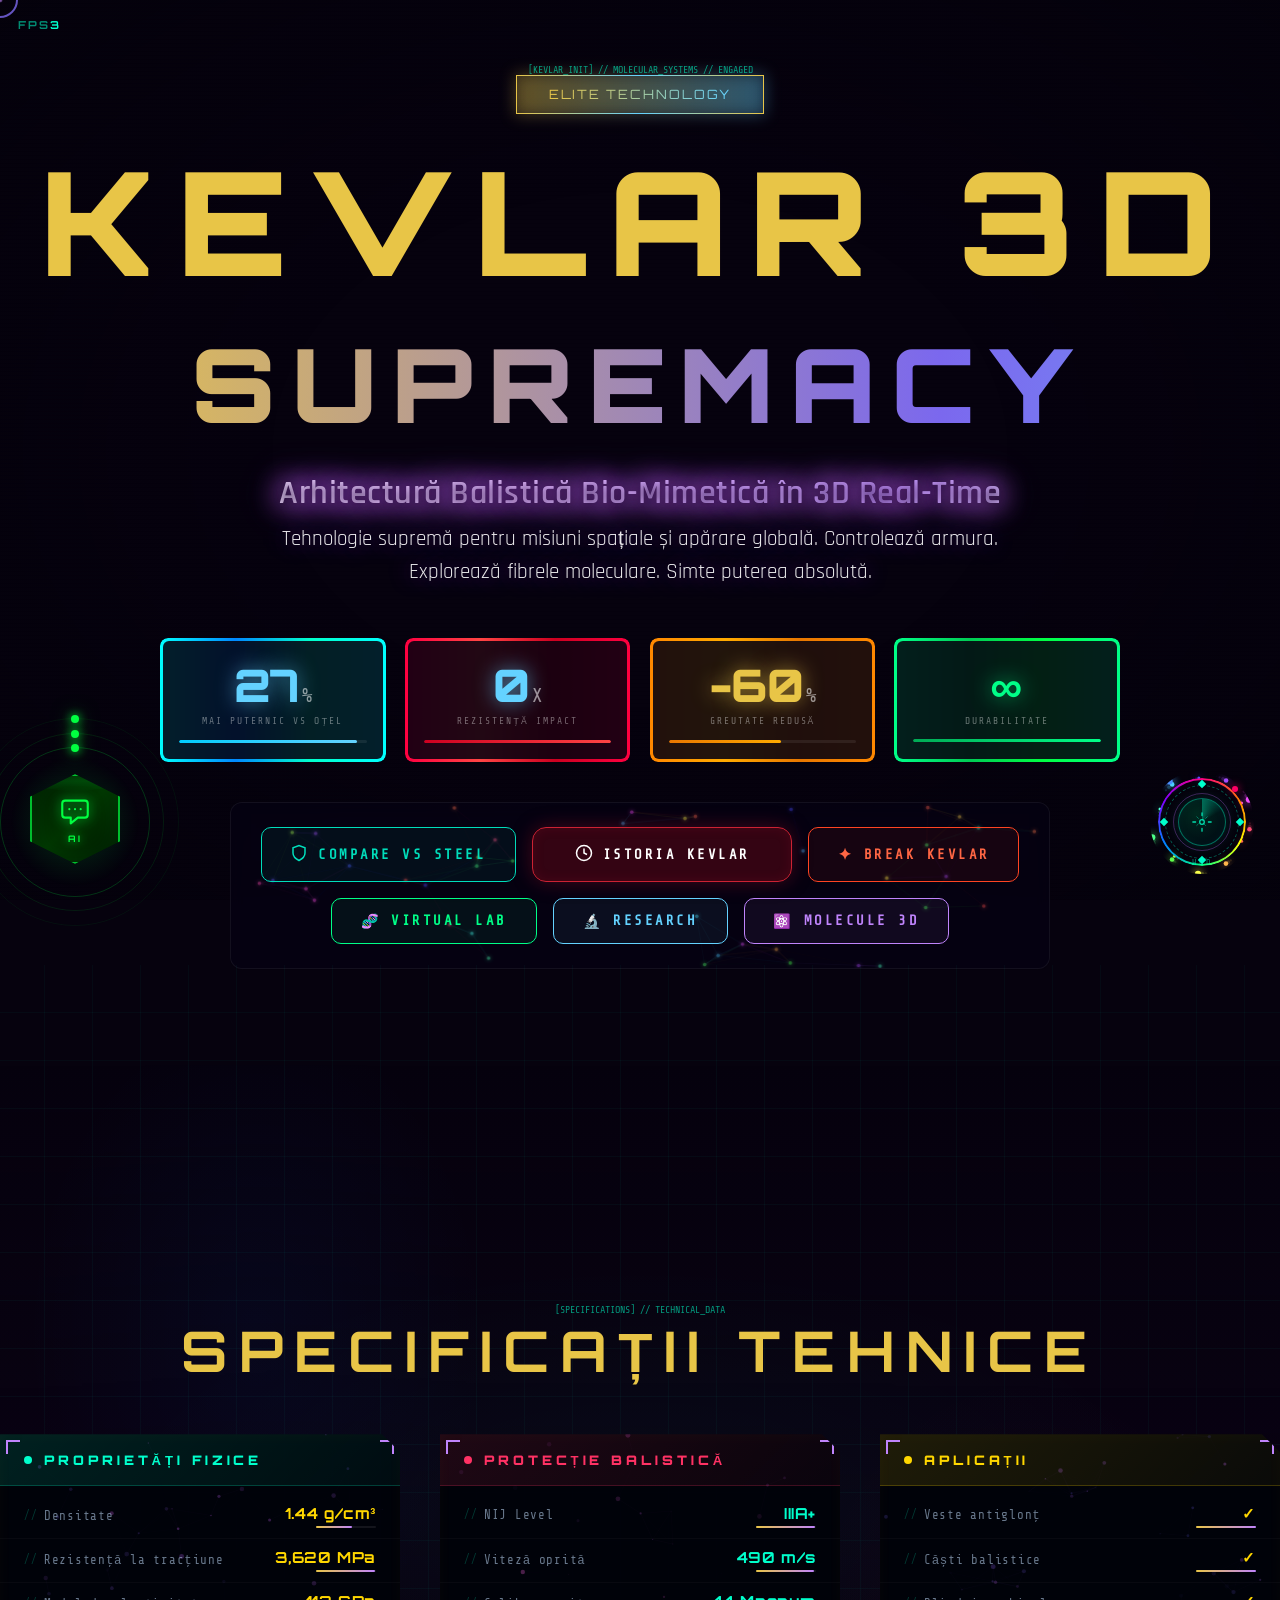
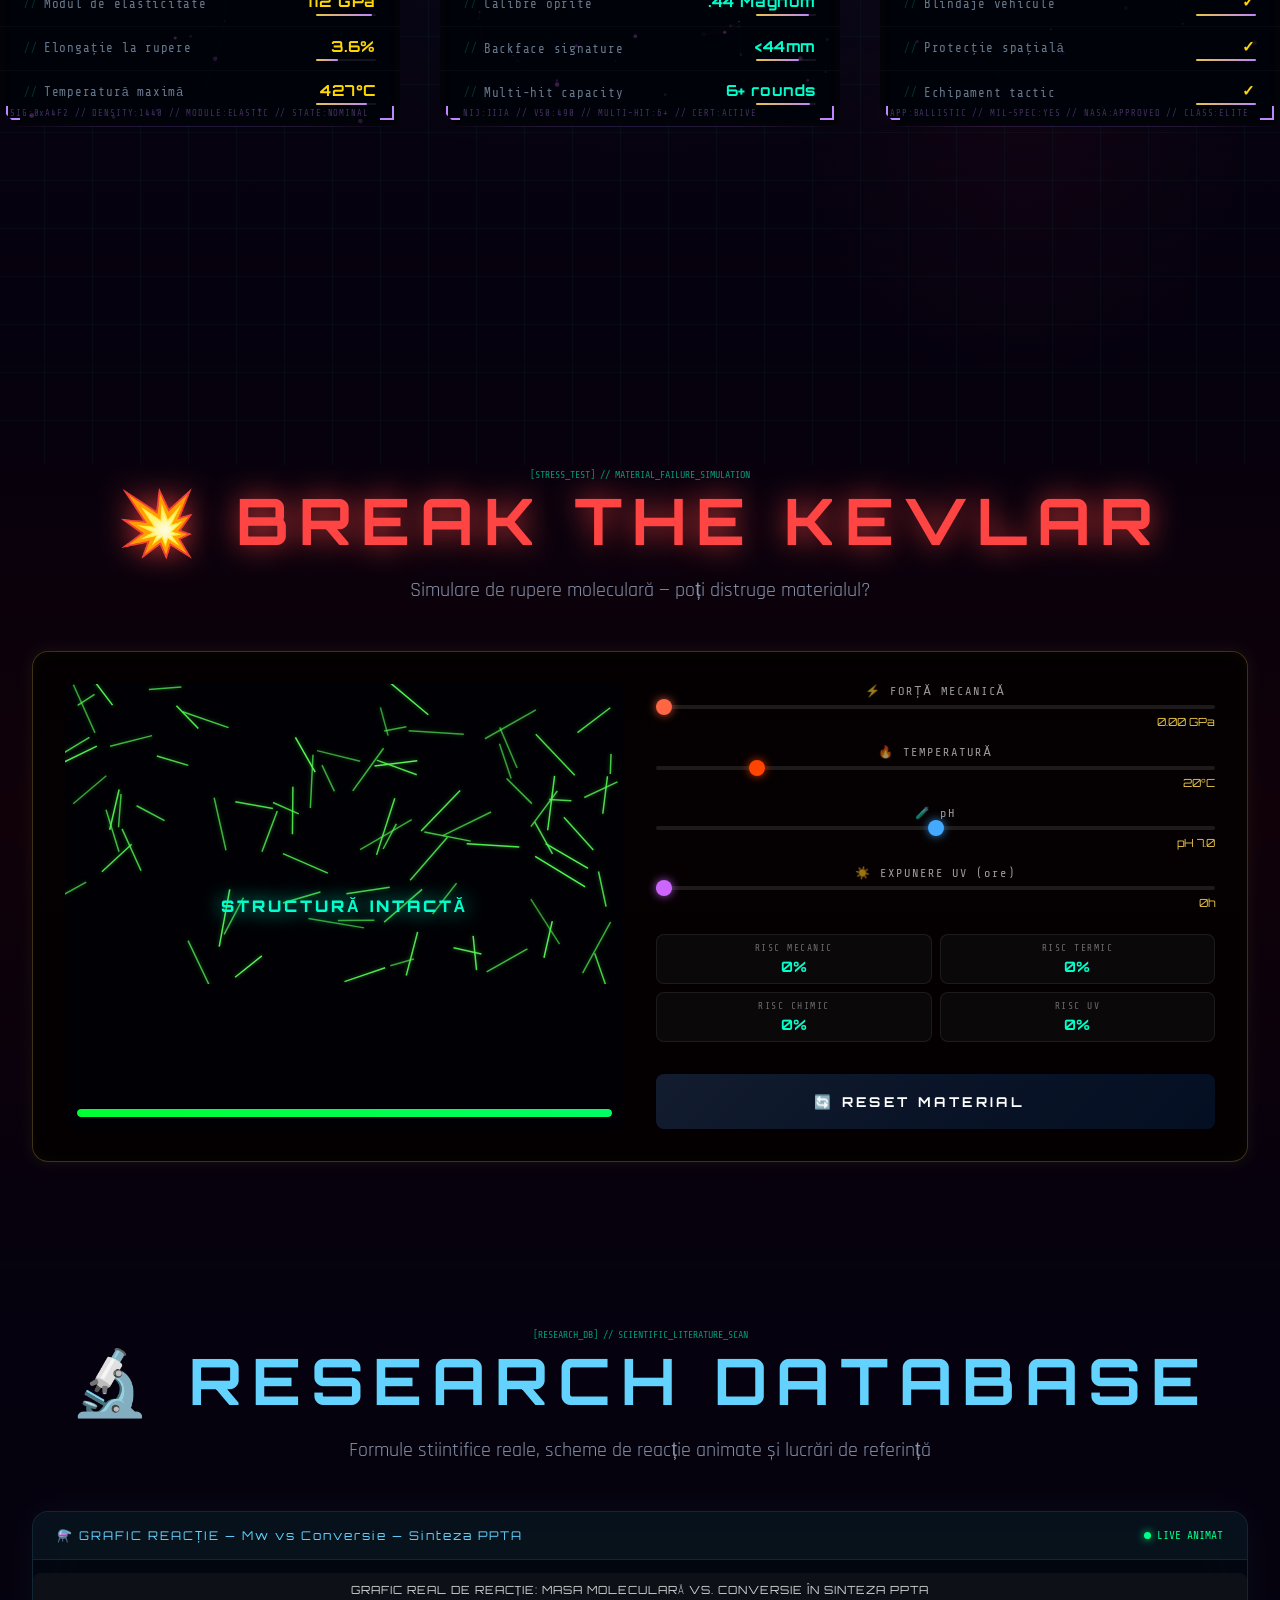
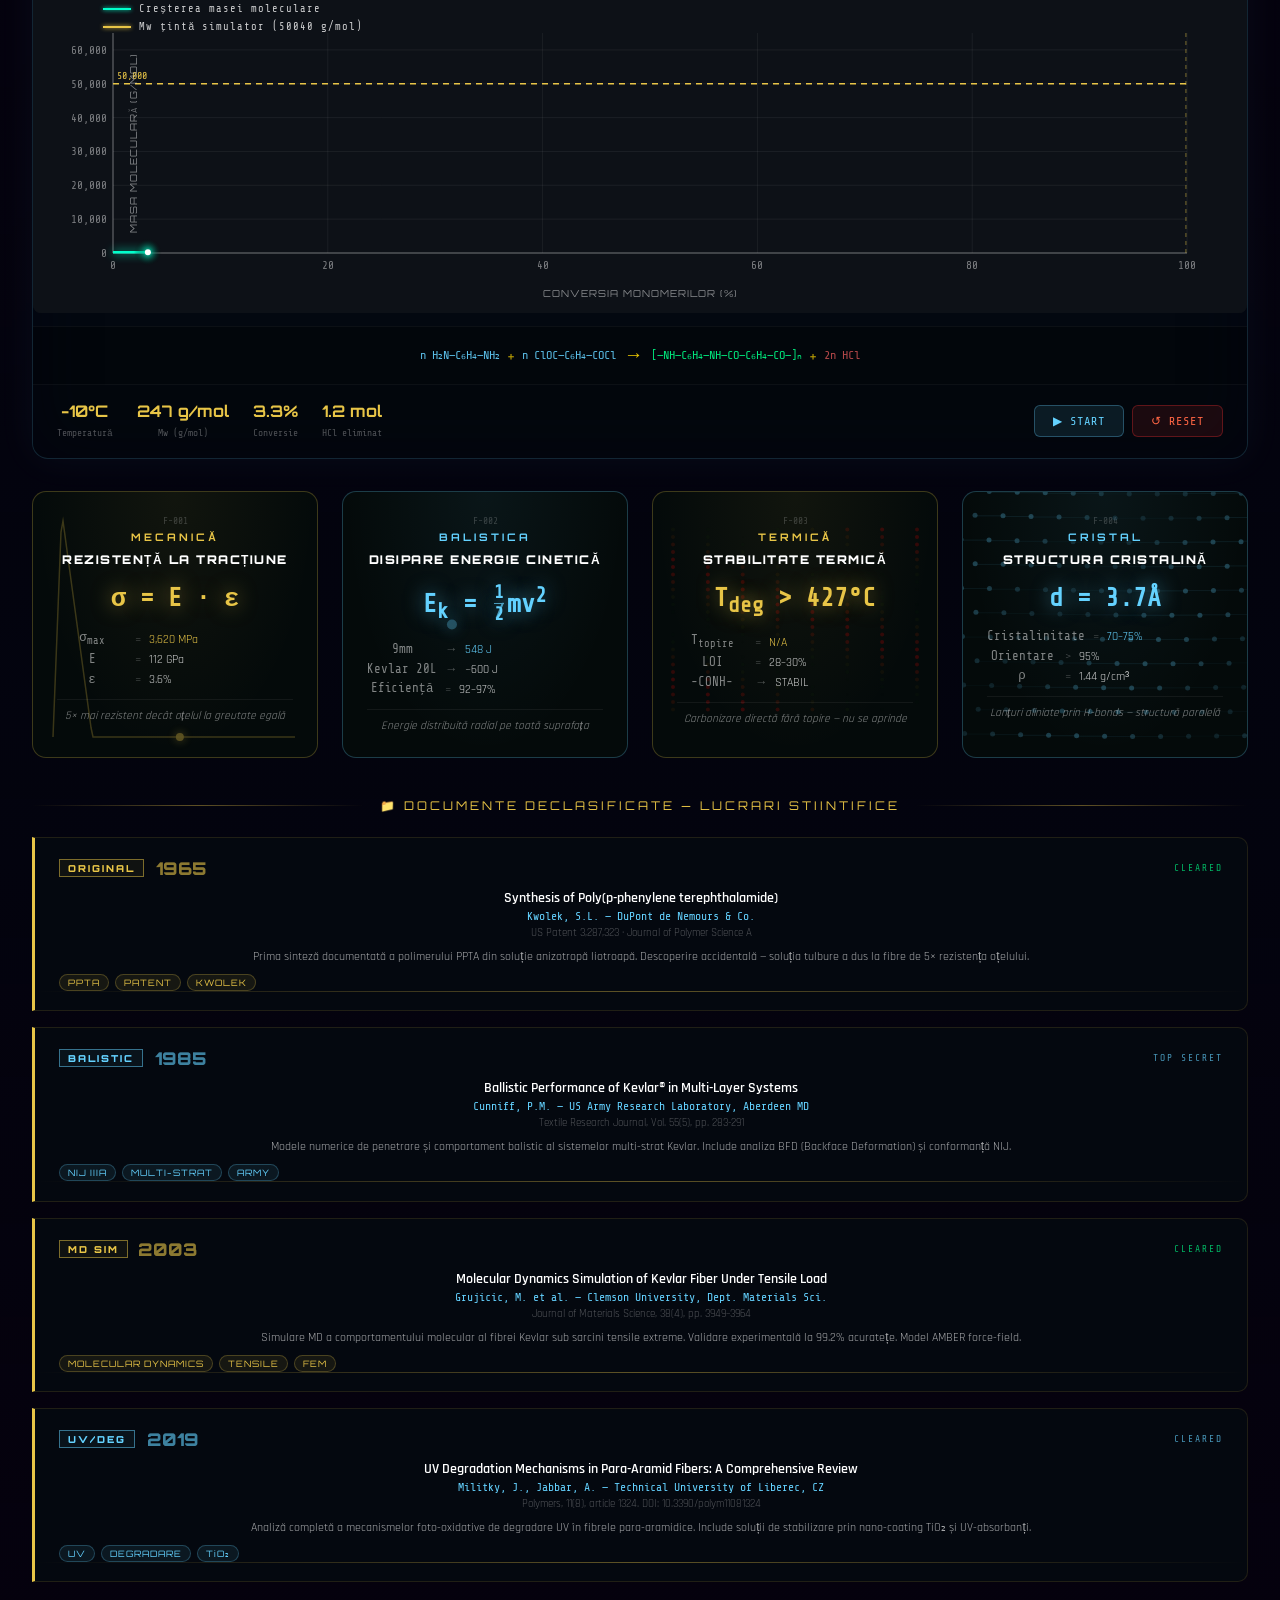
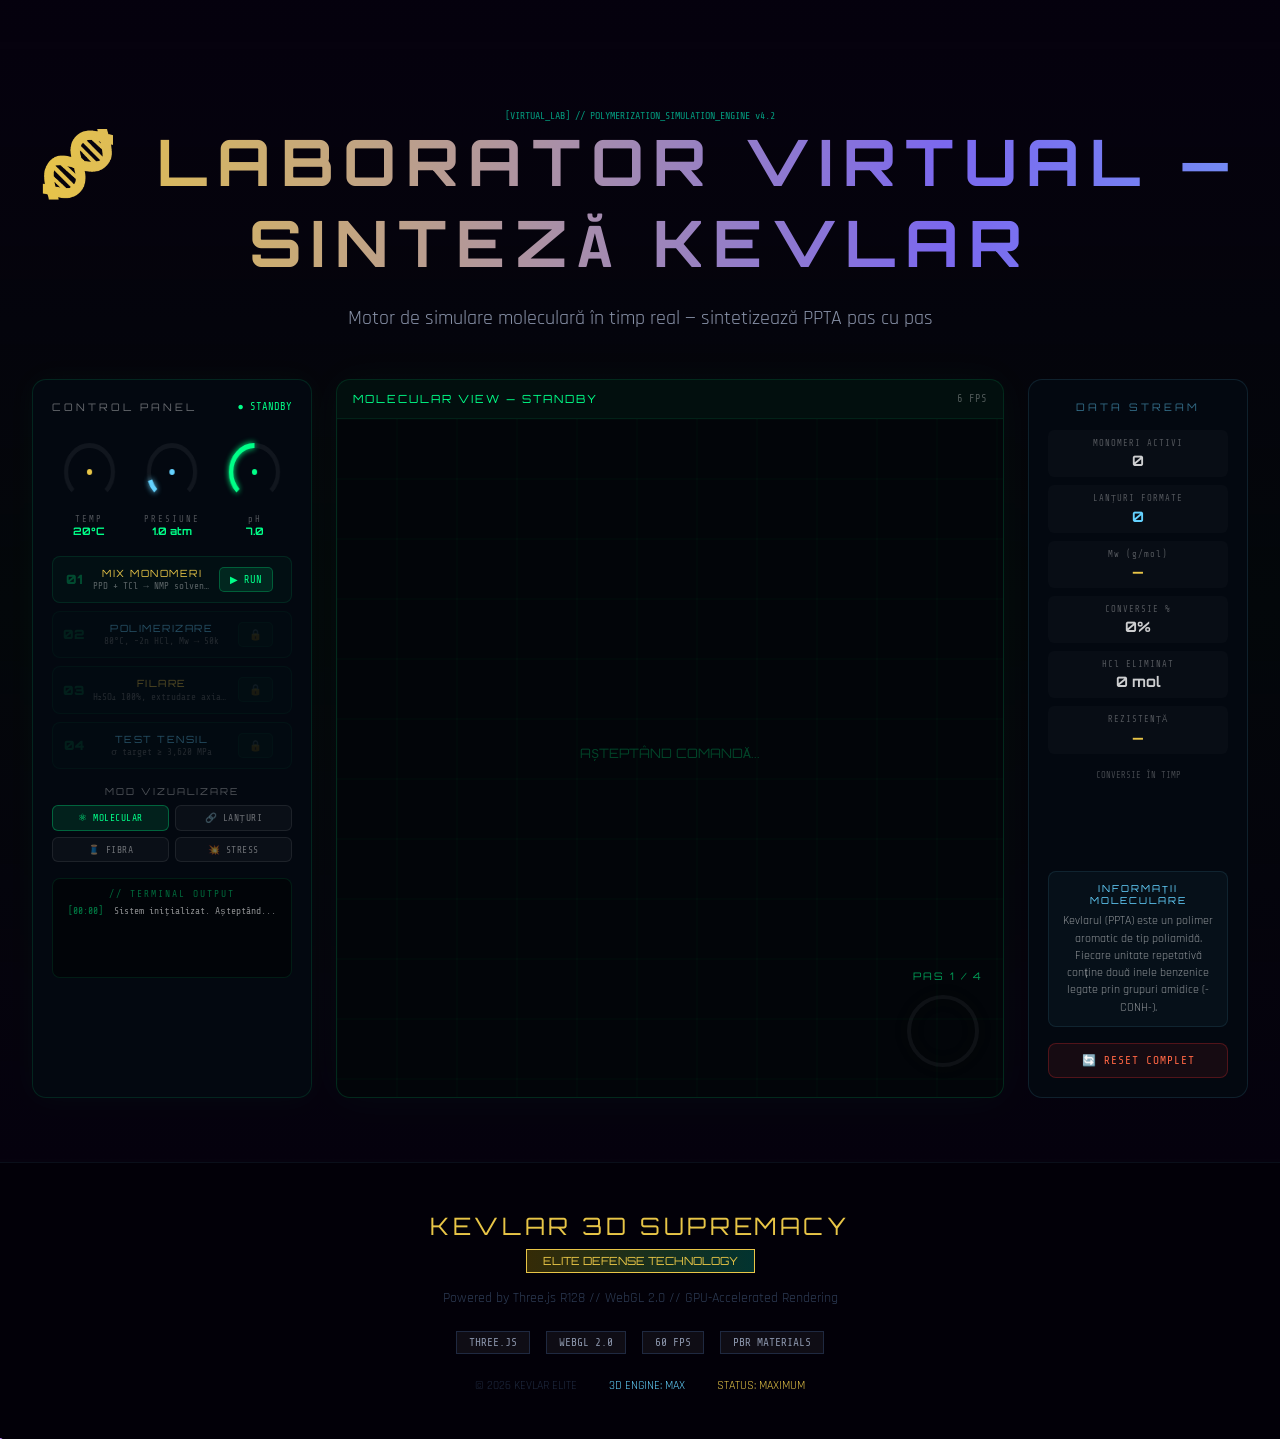
==== commit 10a3acd3: "Add files via upload" ====
--- a/index.html
+++ b/index.html
@@ -1,1161 +1,3933 @@
-<!DOCTYPE html>
-<html lang="en">
-
-<head>
-    <meta charset="UTF-8">
-    <meta name="viewport" content="width=device-width, initial-scale=1.0">
-    <title>KEVLAR 3D SUPREMACY - Elite Defense Systems</title>
-    <script src="https://unpkg.com/three@0.128.0/build/three.min.js"></script>
-    <script src="https://unpkg.com/three@0.128.0/examples/js/controls/OrbitControls.js"></script>
-    <link
-        href="https://fonts.googleapis.com/css2?family=Orbitron:wght@400;500;700;900&family=Rajdhani:wght@300;400;500;600;700&family=Share+Tech+Mono&display=swap"
-        rel="stylesheet">
-    <link rel="stylesheet" href="styles.css">
-
-    <!-- Video Section Styles -->
-    <style>
-        .video-intelligence-wrapper {
-            max-width: 900px;
-            margin: 3rem auto;
-            position: relative;
-        }
-
-        .video-surveillance-container {
-            position: relative;
-            background: #000;
-            padding: 4px;
-            box-shadow: 0 0 50px rgba(0, 255, 204, 0.1);
-        }
-
-        .video-responsive {
-            position: relative;
-            padding-bottom: 56.25%;
-            height: 0;
-            overflow: hidden;
-            background: #000;
-        }
-
-        .tactical-video {
-            position: absolute;
-            top: 0;
-            left: 0;
-            width: 100%;
-            height: 100%;
-            border: none;
-        }
-
-        .video-overlay-scan {
-            position: absolute;
-            top: 0;
-            left: 0;
-            width: 100%;
-            height: 100%;
-            background: repeating-linear-gradient(0deg, transparent, transparent 2px, rgba(0, 255, 204, 0.05) 3px, rgba(0, 255, 204, 0.05) 4px);
-            pointer-events: none;
-            z-index: 5;
-        }
-
-        .rec-indicator {
-            position: absolute;
-            top: 20px;
-            right: 20px;
-            color: #ff0000;
-            font-family: 'Share Tech Mono', monospace;
-            font-size: 0.9rem;
-            z-index: 6;
-            display: flex;
-            align-items: center;
-            gap: 8px;
-            background: rgba(0, 0, 0, 0.7);
-            padding: 4px 8px;
-            border: 1px solid rgba(255, 0, 0, 0.3);
-        }
-
-        .rec-dot {
-            width: 10px;
-            height: 10px;
-            background-color: #ff0000;
-            border-radius: 50%;
-            animation: blinkRed 1s infinite;
-        }
-
-        @keyframes blinkRed {
-
-            0%,
-            100% {
-                opacity: 1;
-                box-shadow: 0 0 10px #ff0000;
-            }
-
-            50% {
-                opacity: 0;
-            }
-        }
-
-        .video-hud-corners {
-            position: absolute;
-            inset: 10px;
-            pointer-events: none;
-            z-index: 6;
-            border: 1px solid rgba(0, 255, 204, 0.1);
-        }
-
-        .video-hud-corners::before,
-        .video-hud-corners::after {
-            content: '';
-            position: absolute;
-            width: 20px;
-            height: 20px;
-            border: 2px solid #ffd700;
-        }
-
-        .video-hud-corners::before {
-            top: -1px;
-            left: -1px;
-            border-right: none;
-            border-bottom: none;
-        }
-
-        .video-hud-corners::after {
-            bottom: -1px;
-            right: -1px;
-            border-left: none;
-            border-top: none;
-        }
-
-        .video-caption {
-            margin-top: 1rem;
-            font-family: 'Share Tech Mono', monospace;
-            font-size: 0.85rem;
-            text-align: right;
-            color: #888;
-            border-right: 2px solid #ffd700;
-            padding-right: 1rem;
-        }
-
-        .image-section {
-            margin-top: 2rem;
-            text-align: center;
-        }
-
-        .image-container {
-            display: inline-block;
-            padding: 4px;
-        }
-
-        .tactical-image {
-            max-width: 100%;
-            width: 800px;
-            height: auto;
-            display: block;
-            filter: contrast(1.1) saturate(0.9);
-            opacity: 0.95;
-        }
-    </style>
-</head>
-
-<body>
-    <!-- Spider Web Background Overlay -->
-    <div class="spider-web-bg"></div>
-    <!-- Tech Grid Overlay -->
-    <div class="tech-grid-overlay"></div>
-
-    <!-- Loading Screen -->
-    <div id="loading-screen" class="loading-screen">
-        <div class="loading-content">
-            <div class="military-text loading-title gold-glow glitch">INITIALIZING KEVLAR MATRIX</div>
-            <div class="loading-subtitle">ELITE DEFENSE SYSTEMS</div>
-            <div class="loading-bar">
-                <div class="loading-fill"></div>
-            </div>
-            <div class="data-stream loading-data">[LOADING 3D ASSETS] // BALLISTIC_CORE_SYSTEMS_ONLINE</div>
-        </div>
-    </div>
-
-    <!-- Spider Web Click Effect Container -->
-    <div id="spider-effect-container"></div>
-
-    <!-- Security Panel -->
-    <div id="security-panel" class="security-panel hidden">
-        <div class="security-content tactical-border">
-            <div class="security-header">
-                <div class="security-icon pulse-ring-container">
-                    <svg xmlns="http://www.w3.org/2000/svg" width="48" height="48" viewBox="0 0 24 24" fill="none"
-                        stroke="currentColor" stroke-width="2" stroke-linecap="round" stroke-linejoin="round"
-                        class="lock-icon">
-                        <rect x="3" y="11" width="18" height="11" rx="2" ry="2"></rect>
-                        <path d="M7 11V7a5 5 0 0 1 10 0v4"></path>
-                    </svg>
-                    <div class="pulse-ring"></div>
-                    <div class="pulse-ring delay-1"></div>
-                    <div class="pulse-ring delay-2"></div>
-                </div>
-                <h2 class="military-text security-title rgb-text">MAXIMUM SECURITY</h2>
-                <p class="security-subtitle">ELITE ACCESS REQUIRED</p>
-            </div>
-            <div class="password-container">
-                <input type="password" id="password-input" class="password-input" placeholder="ENTER ACCESS CODE"
-                    maxlength="4">
-                <div class="password-decoration left"></div>
-                <div class="password-decoration right"></div>
-            </div>
-            <button id="unlock-btn" class="rgb-glow-btn">
-                <span class="btn-text">AUTHENTICATE</span>
-                <span class="btn-glow"></span>
-                <span class="btn-rgb-border"></span>
-            </button>
-            <div id="security-error" class="security-error hidden">ACCESS DENIED</div>
-            <div class="security-scanner"></div>
-        </div>
-    </div>
-
-    <!-- Dynamics Panel with 3D Camera -->
-    <div id="dynamics-panel" class="dynamics-panel hidden">
-        <div class="dynamics-header">
-            <span class="dynamics-status">● LIVE</span>
-            <span class="military-text rgb-text">CAMERA DYNAMICS</span>
-        </div>
-        <canvas id="camera-3d-model" class="camera-model-canvas"></canvas>
-        <div class="dynamics-content">
-            <div class="dynamic-value">
-                <span class="dynamic-label">CAM X:</span>
-                <span id="cam-x" class="dynamic-data gold">0.000</span>
-            </div>
-            <div class="dynamic-value">
-                <span class="dynamic-label">CAM Y:</span>
-                <span id="cam-y" class="dynamic-data cyan">0.000</span>
-            </div>
-            <div class="dynamic-value">
-                <span class="dynamic-label">CAM Z:</span>
-                <span id="cam-z" class="dynamic-data gold">15.000</span>
-            </div>
-            <div class="dynamic-value">
-                <span class="dynamic-label">FOV:</span>
-                <span id="cam-fov" class="dynamic-data cyan">75°</span>
-            </div>
-            <div class="dynamic-value">
-                <span class="dynamic-label">ROTATION:</span>
-                <span id="cam-rot" class="dynamic-data gold">0.000</span>
-            </div>
-            <div class="dynamic-value">
-                <span class="dynamic-label">FPS:</span>
-                <span id="fps-counter" class="dynamic-data cyan">60</span>
-            </div>
-            <div class="dynamic-value">
-                <span class="dynamic-label">PARTICLES:</span>
-                <span id="particle-count" class="dynamic-data gold">2000</span>
-            </div>
-            <div class="dynamic-value">
-                <span class="dynamic-label">FIBERS:</span>
-                <span id="fiber-count" class="dynamic-data cyan">100</span>
-            </div>
-        </div>
-    </div>
-
-
-
-    <!-- Scan Overlay -->
-    <div class="scan-overlay"></div>
-
-    <!-- Main 3D Canvas -->
-    <canvas id="main-canvas"></canvas>
-
-    <!-- Main Content -->
-    <div class="content-wrapper">
-        <!-- Hero Section -->
-        <section class="content-section hero-section">
-            <div class="hero-content">
-                <div class="data-stream">[SYSTEM_ONLINE] // PROTOCOL_ACTIVE // DEFENSE_MATRIX_ENGAGED</div>
-
-                <div class="elite-badge">
-                    <span class="military-text">ELITE TECHNOLOGY</span>
-                </div>
-
-                <h1 class="military-text hero-title glitch gold-glow">KEVLAR 3D</h1>
-                <h2 class="military-text hero-subtitle rgb-text">SUPREMACY</h2>
-                <p class="hero-description">Arhitectură Balistică Bio-Mimetică în 3D Real-Time</p>
-                <p class="hero-subdesc">Tehnologie supremă pentru misiuni spațiale și apărare globală. Controlează
-                    armura. Explorează fibrele moleculare. Simte puterea absolută.</p>
-
-                <!-- Stats Grid -->
-                <div class="stats-grid">
-                    <div class="stat-card tactical-border glow-card">
-                        <div class="military-text stat-value gold-glow counter" data-target="850">0</div>
-                        <div class="stat-suffix">%</div>
-                        <div class="stat-label">Mai puternic vs oțel</div>
-                        <div class="stat-bar">
-                            <div class="stat-fill" style="--fill: 95%"></div>
-                        </div>
-                    </div>
-                    <div class="stat-card tactical-border glow-card">
-                        <div class="military-text stat-value cyber-glow counter" data-target="5">0</div>
-                        <div class="stat-suffix">X</div>
-                        <div class="stat-label">Rezistență impact</div>
-                        <div class="stat-bar">
-                            <div class="stat-fill" style="--fill: 100%"></div>
-                        </div>
-                    </div>
-                    <div class="stat-card tactical-border glow-card">
-                        <div class="military-text stat-value gold-glow">-60</div>
-                        <div class="stat-suffix">%</div>
-                        <div class="stat-label">Greutate redusă</div>
-                        <div class="stat-bar">
-                            <div class="stat-fill" style="--fill: 60%"></div>
-                        </div>
-                    </div>
-                    <div class="stat-card tactical-border glow-card">
-                        <div class="military-text stat-value cyber-glow">∞</div>
-                        <div class="stat-suffix"></div>
-                        <div class="stat-label">Durabilitate</div>
-                        <div class="stat-bar">
-                            <div class="stat-fill" style="--fill: 100%"></div>
-                        </div>
-                    </div>
-                </div>
-
-                <!-- Interactive Buttons -->
-                <div class="button-group">
-                    <button id="armor-toggle-btn" class="rgb-glow-btn primary-btn">
-                        <span class="btn-text">OPEN ARMOR LAYERS</span>
-                        <span class="btn-icon">
-                            <svg xmlns="http://www.w3.org/2000/svg" width="24" height="24" viewBox="0 0 24 24"
-                                fill="none" stroke="currentColor" stroke-width="2">
-                                <polygon points="12 2 2 7 12 12 22 7 12 2"></polygon>
-                                <polyline points="2 17 12 22 22 17"></polyline>
-                                <polyline points="2 12 12 17 22 12"></polyline>
-                            </svg>
-                        </span>
-                        <span class="btn-glow"></span>
-                        <span class="btn-rgb-border"></span>
-                    </button>
-
-
-
-                    <button id="compare-btn" class="rgb-glow-btn accent-btn">
-                        <span class="btn-text">COMPARE VS STEEL</span>
-                        <span class="btn-icon">
-                            <svg xmlns="http://www.w3.org/2000/svg" width="24" height="24" viewBox="0 0 24 24"
-                                fill="none" stroke="currentColor" stroke-width="2">
-                                <path d="M12 22s8-4 8-10V5l-8-3-8 3v7c0 6 8 10 8 10z"></path>
-                            </svg>
-                        </span>
-                        <span class="btn-glow"></span>
-                        <span class="btn-rgb-border"></span>
-                    </button>
-
-                    <button id="timeline-btn" class="rgb-glow-btn primary-btn">
-                        <span class="btn-text">ISTORIA KEVLAR</span>
-                        <span class="btn-icon">
-                            <svg xmlns="http://www.w3.org/2000/svg" width="24" height="24" viewBox="0 0 24 24"
-                                fill="none" stroke="currentColor" stroke-width="2">
-                                <circle cx="12" cy="12" r="10"></circle>
-                                <polyline points="12 6 12 12 16 14"></polyline>
-                            </svg>
-                        </span>
-                        <span class="btn-glow"></span>
-                        <span class="btn-rgb-border"></span>
-                    </button>
-                </div>
-
-                <div class="data-stream camera-data">
-                    CAMERA: [<span id="mouse-x">0.00</span>, <span id="mouse-y">0.00</span>] // ARMOR_STATUS: <span
-                        id="armor-status">CLOSED</span> // GESTURE: <span id="gesture-status">OFF</span>
-                </div>
-            </div>
-        </section>
-
-
-
-        <!-- Steel Comparison Section -->
-        <section id="comparison-section" class="content-section comparison-section hidden">
-            <div class="section-content">
-                <div class="data-stream">[COMPARISON] // KEVLAR_VS_MATERIALS_3D</div>
-                <h2 class="military-text section-title gold-glow">KEVLAR VS OȚEL VS ALUMINIU</h2>
-                <p class="section-subtitle">Comparație 3D Interactivă la Nivel Molecular</p>
-
-                <div class="comparison-container triple-compare">
-                    <div class="comparison-panel kevlar-panel tactical-border">
-                        <canvas id="kevlar-canvas" class="comparison-canvas"></canvas>
-                        <div class="panel-label military-text gold-glow">KEVLAR</div>
-                        <div class="panel-stats">
-                            <div class="panel-stat">
-                                <span class="stat-name">Densitate</span>
-                                <span class="stat-val gold">1.44 g/cm³</span>
-                            </div>
-                            <div class="panel-stat">
-                                <span class="stat-name">Tensiune</span>
-                                <span class="stat-val gold">3,620 MPa</span>
-                            </div>
-                            <div class="panel-stat">
-                                <span class="stat-name">Greutate</span>
-                                <span class="stat-val gold">ULTRA-LIGHT</span>
-                            </div>
-                            <div class="panel-stat">
-                                <span class="stat-name">Flexibilitate</span>
-                                <span class="stat-val gold">EXTREME</span>
-                            </div>
-                        </div>
-                    </div>
-
-                    <div class="vs-indicator">
-                        <span class="military-text rgb-text">VS</span>
-                        <div class="vs-glow"></div>
-                    </div>
-
-                    <div class="comparison-panel steel-panel tactical-border">
-                        <canvas id="steel-canvas" class="comparison-canvas"></canvas>
-                        <div class="panel-label military-text">OȚEL</div>
-                        <div class="panel-stats">
-                            <div class="panel-stat">
-                                <span class="stat-name">Densitate</span>
-                                <span class="stat-val">7.85 g/cm³</span>
-                            </div>
-                            <div class="panel-stat">
-                                <span class="stat-name">Tensiune</span>
-                                <span class="stat-val">400 MPa</span>
-                            </div>
-                            <div class="panel-stat">
-                                <span class="stat-name">Greutate</span>
-                                <span class="stat-val">HEAVY</span>
-                            </div>
-                            <div class="panel-stat">
-                                <span class="stat-name">Flexibilitate</span>
-                                <span class="stat-val">RIGID</span>
-                            </div>
-                        </div>
-                    </div>
-
-                    <div class="vs-indicator">
-                        <span class="military-text rgb-text">VS</span>
-                        <div class="vs-glow"></div>
-                    </div>
-
-                    <div class="comparison-panel aluminum-panel tactical-border">
-                        <div class="aluminum-visual">
-                            <div class="aluminum-cube"></div>
-                        </div>
-                        <div class="panel-label military-text cyan">ALUMINIU</div>
-                        <div class="panel-stats">
-                            <div class="panel-stat">
-                                <span class="stat-name">Densitate</span>
-                                <span class="stat-val cyan">2.70 g/cm³</span>
-                            </div>
-                            <div class="panel-stat">
-                                <span class="stat-name">Tensiune</span>
-                                <span class="stat-val cyan">310 MPa</span>
-                            </div>
-                            <div class="panel-stat">
-                                <span class="stat-name">Greutate</span>
-                                <span class="stat-val cyan">LIGHT</span>
-                            </div>
-                            <div class="panel-stat">
-                                <span class="stat-name">Flexibilitate</span>
-                                <span class="stat-val cyan">MEDIUM</span>
-                            </div>
-                        </div>
-                    </div>
-                </div>
-
-                <!-- VIDEO SECTION -->
-                <div class="video-intelligence-wrapper">
-                    <div class="data-stream" style="text-align: center; margin-bottom: 1rem;">[VIDEO_FEED] //
-                        KEVLAR_TENSILE_TEST</div>
-                    <div class="video-surveillance-container tactical-border">
-                        <div class="video-overlay-scan"></div>
-                        <div class="video-hud-corners"></div>
-                        <div class="rec-indicator"><span class="rec-dot"></span> REC [LIVE]</div>
-                        <div class="video-responsive">
-                            <iframe class="tactical-video" src="https://www.youtube-nocookie.com/embed/RMO4TvcCnEE"
-                                allow="accelerometer; autoplay; clipboard-write; encrypted-media; gyroscope; picture-in-picture; web-share"
-                                allowfullscreen>
-                            </iframe>
-                        </div>
-                    </div>
-                    <div class="video-caption">
-                        <span class="gold">SUBJECT:</span> KEVLAR STRAND <span class="cyan">//</span>
-                        <span class="gold">TEST:</span> TENSILE BREAKPOINT <span class="cyan">//</span>
-                        <span class="gold">RESULT:</span> 8X STEEL STRENGTH
-                    </div>
-                </div>
-
-                <!-- IMAGE SECTION -->
-                <div class="image-section">
-                    <div class="data-stream" style="margin-bottom: 0.5rem;">[IMAGE_FEED] // KEVLAR_FIBER_STRUCTURE</div>
-                    <div class="image-container tactical-border">
-                        <img src="https://scitechdaily.com/images/Strong-Spider-Silk-Concept-Art.jpg"
-                            alt="Kevlar Fiber Structure" class="tactical-image">
-                    </div>
-                    <div class="video-caption" style="margin-top: 0.5rem;">
-                        <span class="gold">TYPE:</span> ARAMID FIBER MESH <span class="cyan">//</span>
-                        <span class="gold">STATUS:</span> HIGH-TENSILE CONFIGURATION
-                    </div>
-                </div>
-
-                <!-- DETAILED COMPARISON RESULTS -->
-                <div class="comparison-result-detailed">
-                    <div class="data-stream" style="text-align: center; margin-bottom: 1rem;">[ANALYSIS] //
-                        MATERIAL_COMPARISON_RESULTS</div>
-                    <h3 class="military-text section-title rgb-text" style="font-size: 1.8rem; margin-bottom: 2rem;">🏆
-                        DE CE KEVLAR ESTE CÂȘTIGĂTORUL?</h3>
-
-                    <!-- Performance Bars -->
-                    <div class="performance-comparison-grid">
-                        <div class="perf-category">
-                            <div class="perf-label">REZISTENȚĂ LA TRACȚIUNE (MPa)</div>
-                            <div class="perf-bars">
-                                <div class="perf-bar-item kevlar-bar">
-                                    <span class="bar-label gold">KEVLAR</span>
-                                    <div class="bar-container">
-                                        <div class="bar-fill gold-fill" style="width: 100%;"></div>
-                                    </div>
-                                    <span class="bar-value gold">3,620</span>
-                                </div>
-                                <div class="perf-bar-item steel-bar">
-                                    <span class="bar-label">OȚEL</span>
-                                    <div class="bar-container">
-                                        <div class="bar-fill steel-fill" style="width: 11%;"></div>
-                                    </div>
-                                    <span class="bar-value">400</span>
-                                </div>
-                                <div class="perf-bar-item aluminum-bar">
-                                    <span class="bar-label cyan">ALUMINIU</span>
-                                    <div class="bar-container">
-                                        <div class="bar-fill cyan-fill" style="width: 8%;"></div>
-                                    </div>
-                                    <span class="bar-value cyan">310</span>
-                                </div>
-                            </div>
-                        </div>
-
-                        <div class="perf-category">
-                            <div class="perf-label">RAPORT REZISTENȚĂ/GREUTATE</div>
-                            <div class="perf-bars">
-                                <div class="perf-bar-item kevlar-bar">
-                                    <span class="bar-label gold">KEVLAR</span>
-                                    <div class="bar-container">
-                                        <div class="bar-fill gold-fill" style="width: 100%;"></div>
-                                    </div>
-                                    <span class="bar-value gold">2,514</span>
-                                </div>
-                                <div class="perf-bar-item steel-bar">
-                                    <span class="bar-label">OȚEL</span>
-                                    <div class="bar-container">
-                                        <div class="bar-fill steel-fill" style="width: 2%;"></div>
-                                    </div>
-                                    <span class="bar-value">51</span>
-                                </div>
-                                <div class="perf-bar-item aluminum-bar">
-                                    <span class="bar-label cyan">ALUMINIU</span>
-                                    <div class="bar-container">
-                                        <div class="bar-fill cyan-fill" style="width: 4.5%;"></div>
-                                    </div>
-                                    <span class="bar-value cyan">115</span>
-                                </div>
-                            </div>
-                        </div>
-                    </div>
-
-                    <!-- Winner Stats -->
-                    <div class="winner-stats-grid">
-                        <div class="winner-stat gold-stat">
-                            <div class="winner-icon">⚡</div>
-                            <div class="winner-value gold">9x</div>
-                            <div class="winner-label">Mai Rezistent decât Oțelul</div>
-                        </div>
-                        <div class="winner-stat cyan-stat">
-                            <div class="winner-icon">🪶</div>
-                            <div class="winner-value cyan">5.4x</div>
-                            <div class="winner-label">Mai Ușor decât Oțelul</div>
-                        </div>
-                        <div class="winner-stat gold-stat">
-                            <div class="winner-icon">🛡️</div>
-                            <div class="winner-value gold">11.7x</div>
-                            <div class="winner-label">Mai Puternic ca Aluminiul</div>
-                        </div>
-                        <div class="winner-stat cyan-stat">
-                            <div class="winner-icon">♾️</div>
-                            <div class="winner-value cyan">0%</div>
-                            <div class="winner-label">Coroziune (vs 100% oțel)</div>
-                        </div>
-                    </div>
-
-                    <!-- Detailed Analysis -->
-                    <div class="detailed-analysis-box">
-                        <h4 class="military-text gold">📊 ANALIZĂ ȘTIINȚIFICĂ DETALIATĂ</h4>
-                        <div class="analysis-grid">
-                            <div class="analysis-item">
-                                <span class="analysis-icon">🔬</span>
-                                <div class="analysis-content">
-                                    <strong class="gold">Structură Moleculară:</strong>
-                                    Kevlarul are lanțuri polimerice aliniate paralel, formând legături de hidrogen între
-                                    molecule. Această structură oferă o rezistență excepțională pe direcția fibrei.
-                                </div>
-                            </div>
-                            <div class="analysis-item">
-                                <span class="analysis-icon">⚖️</span>
-                                <div class="analysis-content">
-                                    <strong class="cyan">Densitate Minimă:</strong>
-                                    Cu doar 1.44 g/cm³, Kevlarul este de 5.5x mai ușor ca oțelul (7.85 g/cm³) și aproape
-                                    de 2x mai ușor decât aluminiul (2.70 g/cm³).
-                                </div>
-                            </div>
-                            <div class="analysis-item">
-                                <span class="analysis-icon">🔥</span>
-                                <div class="analysis-content">
-                                    <strong class="gold">Rezistență Termică:</strong>
-                                    Kevlarul își menține proprietățile până la 400°C, în timp ce aluminiul se topește la
-                                    660°C și oțelul la 1,500°C - dar Kevlarul nu transferă căldura!
-                                </div>
-                            </div>
-                            <div class="analysis-item">
-                                <span class="analysis-icon">💧</span>
-                                <div class="analysis-content">
-                                    <strong class="cyan">Rezistență la Coroziune:</strong>
-                                    Kevlarul NU RUGINEȘTE și nu corodează, spre deosebire de oțel (rugină) și aluminiu
-                                    (oxidare în medii saline).
-                                </div>
-                            </div>
-                        </div>
-                    </div>
-
-                    <!-- Final Verdict -->
-                    <div class="final-verdict">
-                        <div class="verdict-crown">👑</div>
-                        <h4 class="military-text verdict-title">VERDICT FINAL: KEVLAR ESTE SUPERIORUL ABSOLUT</h4>
-                        <p class="verdict-text">
-                            Combinând <strong class="gold">rezistența extraordinară</strong> cu <strong
-                                class="cyan">greutatea minimă</strong>,
-                            Kevlarul oferă cel mai bun raport performanță/greutate dintre toate materialele testate.
-                            Este alegerea #1 pentru veste antiglonț, echipamente militare și aplicații aerospațiale
-                            unde fiecare gram contează. <strong>Nici oțelul, nici aluminiul nu pot concura!</strong>
-                        </p>
-                    </div>
-                </div>
-
-                <button id="close-comparison-btn" class="rgb-glow-btn secondary-btn">
-                    <span class="btn-text">CLOSE COMPARISON</span>
-                    <span class="btn-glow"></span>
-                    <span class="btn-rgb-border"></span>
-                </button>
-            </div>
-        </section>
-
-        <!-- Timeline Section -->
-        <section id="timeline-section" class="content-section timeline-section hidden">
-            <div class="section-content">
-                <div class="data-stream">[TIMELINE] // KEVLAR_DISCOVERY_HISTORY</div>
-                <h2 class="military-text section-title gold-glow">ISTORIA KEVLARULUI</h2>
-                <p class="section-subtitle">O descoperire revoluționară născută dintr-un „eșec" de laborator</p>
-
-                <!-- 3D Timeline Canvas -->
-                <div class="timeline-3d-container tactical-border">
-                    <canvas id="timeline-canvas"></canvas>
-                    <div class="timeline-hud">
-                        <span class="timeline-year-display" id="timeline-year-display">1965</span>
-                        <span class="timeline-label">DISCOVERY TIMELINE</span>
-                    </div>
-                </div>
-
-                <!-- Timeline Events -->
-                <div class="timeline-wrapper">
-                    <div class="timeline-line"></div>
-
-                    <div class="timeline-node" data-year="1965">
-                        <div class="timeline-year-badge military-text gold-glow">1965</div>
-                        <div class="timeline-content tactical-border glow-card">
-                            <h3 class="military-text gold">DESCOPERIREA ACCIDENTALĂ</h3>
-                            <p>Stephanie Kwolek, chimist la DuPont, lucra la găsirea unei fibre ușoare pentru anvelope.
-                                A obținut o soluție tulbure și apoasă pe care orice chimist ar fi aruncat-o. Ea a
-                                insistat să o testeze — rezultatul: o fibră de <strong>5 ori mai rezistentă decât
-                                    oțelul</strong>.</p>
-                            <div class="timeline-stats">
-                                <span class="stat-badge gold"><strong>5X</strong> vs oțel</span>
-                                <span class="stat-badge cyan">DuPont Labs</span>
-                            </div>
-                        </div>
-                    </div>
-
-                    <div class="timeline-node" data-year="1971">
-                        <div class="timeline-year-badge military-text cyber-glow">1971</div>
-                        <div class="timeline-content tactical-border glow-card">
-                            <h3 class="military-text cyan">PRODUCȚIE COMERCIALĂ</h3>
-                            <p>După 6 ani de cercetare și dezvoltare, Kevlarul intră în producție comercială sub brevet
-                                DuPont. Primele aplicații: industria auto și echipamente industriale.</p>
-                            <div class="timeline-stats">
-                                <span class="stat-badge gold">Brevet DuPont</span>
-                                <span class="stat-badge cyan">Industrial use</span>
-                            </div>
-                        </div>
-                    </div>
-
-                    <div class="timeline-node" data-year="1975">
-                        <div class="timeline-year-badge military-text gold-glow">1975</div>
-                        <div class="timeline-content tactical-border glow-card">
-                            <h3 class="military-text gold">VESTE ANTIGLONȚ</h3>
-                            <p>Prima aplicație în echipamente de protecție balistică. Vestele antiglonț din Kevlar încep
-                                să salveze viețile polițiștilor și soldaților din întreaga lume.</p>
-                            <div class="timeline-stats">
-                                <span class="stat-badge gold">NIJ Level IIIA</span>
-                                <span class="stat-badge cyan">1000+ vieți salvate</span>
-                            </div>
-                        </div>
-                    </div>
-
-                    <div class="timeline-node" data-year="1988">
-                        <div class="timeline-year-badge military-text cyber-glow">1988</div>
-                        <div class="timeline-content tactical-border glow-card">
-                            <h3 class="military-text cyan">APLICAȚII NASA</h3>
-                            <p>NASA adoptă Kevlarul pentru protecția echipajelor spațiale împotriva micrometoritelor și
-                                debris-ului orbital. Materialul devine standard pentru misiunile ISS.</p>
-                            <div class="timeline-stats">
-                                <span class="stat-badge gold">ISS Shield</span>
-                                <span class="stat-badge cyan">28,000 km/h protecție</span>
-                            </div>
-                        </div>
-                    </div>
-
-                    <div class="timeline-node" data-year="2024">
-                        <div class="timeline-year-badge military-text gold-glow">PREZENT</div>
-                        <div class="timeline-content tactical-border glow-card">
-                            <h3 class="military-text gold">APLICAȚII UNIVERSALE</h3>
-                            <p>Kevlarul se găsește astăzi în: veste antiglonț, căști balistice, anvelope, parașute Mars
-                                rovers, echipament sportiv, costume pompieri, odgoane marine și multe altele.</p>
-                            <div class="timeline-stats">
-                                <span class="stat-badge gold">17 Brevete</span>
-                                <span class="stat-badge cyan">Milioane salvate</span>
-                            </div>
-                        </div>
-                    </div>
-                </div>
-
-                <!-- Technical Documentation Grid -->
-                <div class="data-stream" style="margin-top: 4rem;">[TECHNICAL_DOCS] // MOLECULAR_PROPERTIES</div>
-                <h3 class="military-text section-title cyber-glow" style="font-size: 2rem; margin: 2rem 0;">DOCUMENTAȚIE
-                    TEHNICĂ</h3>
-
-                <div class="tech-doc-grid">
-                    <div class="tech-doc-card tactical-border glow-card">
-                        <div class="doc-icon">🧪</div>
-                        <h4 class="military-text gold">CONTEXTUL DESCOPERIRII</h4>
-                        <p>În 1965, criza anticipată a combustibilului forța industria auto să caute soluții pentru
-                            mașini mai ușoare. DuPont căuta o fibră sintetică care să înlocuiască sârma de oțel din
-                            anvelope — o mașină mai ușoară consumă mai puțină benzină.</p>
-                    </div>
-
-                    <div class="tech-doc-card tactical-border glow-card">
-                        <div class="doc-icon">⚛️</div>
-                        <h4 class="military-text cyan">STRUCTURA MOLECULARĂ</h4>
-                        <p>Kevlarul (poli-para-fenilen tereftalamidă) are molecule aliniate paralel, strâns legate una
-                            de alta, orientate în aceeași direcție. Această organizare îi conferă rezistență
-                            extraordinară la tracțiune.</p>
-                    </div>
-
-                    <div class="tech-doc-card tactical-border glow-card">
-                        <div class="doc-icon">💥</div>
-                        <h4 class="military-text gold">CUM FUNCȚIONEAZĂ</h4>
-                        <p>Principiul disipării energiei cinetice: fibra nu se rupe, ci se întinde, preluând șocul și
-                            distribuindu-l pe o suprafață largă. Țesătura din straturi suprapuse oprește obiectele prin
-                            flexibilitate și rezistență la rupere.</p>
-                    </div>
-
-                    <div class="tech-doc-card tactical-border glow-card">
-                        <div class="doc-icon">🔥</div>
-                        <h4 class="military-text cyan">REZISTENȚĂ TERMICĂ</h4>
-                        <p>Kevlarul nu se topește și nu arde ușor — rezistă la temperaturi de peste
-                            <strong>400°C</strong> fără a se descompune. Ideal pentru costume pompieri și mănuși de
-                            protecție în bucătării industriale.
-                        </p>
-                    </div>
-
-                    <div class="tech-doc-card tactical-border glow-card">
-                        <div class="doc-icon">⚠️</div>
-                        <h4 class="military-text gold">LIMITĂRI</h4>
-                        <p>Fibrele se degradează la razele UV și absorb umiditatea, slăbindu-le structura. De aceea,
-                            echipamentele de protecție sigilează straturile Kevlar într-un material impermeabil și opac.
-                        </p>
-                    </div>
-
-                    <div class="tech-doc-card tactical-border glow-card">
-                        <div class="doc-icon">🎯</div>
-                        <h4 class="military-text cyan">APLICAȚII</h4>
-                        <p>Veste antiglonț, căști balistice, blindaje vehicule, parașute Mars rovers, echipament sportiv
-                            (schiuri, rachete tenis), anvelope rezistente la pană, odgoane platforme marine.</p>
-                    </div>
-                </div>
-
-                <!-- Spider Silk Comparison -->
-                <div class="silk-comparison-section">
-                    <div class="data-stream" style="margin-top: 4rem;">[COMPARISON] // KEVLAR_VS_SPIDER_SILK</div>
-                    <h3 class="military-text section-title rgb-text" style="font-size: 2rem; margin: 2rem 0;">KEVLAR VS
-                        MĂTASE DE PĂIANJEN</h3>
-
-                    <div class="myth-buster tactical-border glow-card">
-                        <div class="myth-header">
-                            <span class="myth-icon">🕷️</span>
-                            <h4 class="military-text gold">MIT DEMONTAT</h4>
-                        </div>
-                        <p class="myth-text">Kevlarul <strong>NU</strong> a fost inspirat direct de păianjeni! Stephanie
-                            Kwolek lucra pur chimic, la polimeri aromatici în laborator. Descoperirea a venit din
-                            structura moleculară, nu din biomimetică. Podobitatea este o coincidență a fizicii
-                            materialelor.</p>
-                    </div>
-
-                    <div class="silk-compare-grid">
-                        <div class="compare-column tactical-border">
-                            <h4 class="military-text gold">🧬 MĂTASE PĂIANJEN</h4>
-                            <ul>
-                                <li><span class="prop">Rezistență:</span> <span class="val cyan">Foarte mare</span></li>
-                                <li><span class="prop">Densitate:</span> <span class="val cyan">Foarte mică</span></li>
-                                <li><span class="prop">Tip:</span> <span class="val">Natural, elastic</span></li>
-                                <li><span class="prop">Producție:</span> <span class="val">Biologică</span></li>
-                            </ul>
-                        </div>
-                        <div class="compare-vs">
-                            <span class="military-text rgb-text">VS</span>
-                        </div>
-                        <div class="compare-column tactical-border">
-                            <h4 class="military-text cyan">🛡️ KEVLAR</h4>
-                            <ul>
-                                <li><span class="prop">Rezistență:</span> <span class="val gold">Și mai mare</span></li>
-                                <li><span class="prop">Densitate:</span> <span class="val gold">Mică</span></li>
-                                <li><span class="prop">Tip:</span> <span class="val">Sintetic, rigid</span></li>
-                                <li><span class="prop">Producție:</span> <span class="val">Chimică</span></li>
-                            </ul>
-                        </div>
-                    </div>
-
-                    <div class="similarity-note tactical-border">
-                        <p><strong class="gold">De ce seamănă totuși?</strong> Ambele au lanțuri moleculare aliniate,
-                            legături foarte puternice pe direcția fibrei și distribuie forța de-a lungul firului. Este
-                            fizica materialelor, nu inspirație din natură! 🧠</p>
-                    </div>
-                </div>
-
-                <!-- Stephanie Kwolek Bio -->
-                <div class="bio-section">
-                    <div class="data-stream" style="margin-top: 4rem;">[BIOGRAPHY] // INVENTOR_PROFILE</div>
-                    <div class="bio-card tactical-border glow-card">
-                        <div class="bio-header">
-                            <div class="bio-avatar">👩‍🔬</div>
-                            <div class="bio-info">
-                                <h3 class="military-text gold-glow">STEPHANIE KWOLEK</h3>
-                                <p class="bio-subtitle">1923 – 2014 | Inventatoarea Kevlarului</p>
-                            </div>
-                        </div>
-                        <div class="bio-content">
-                            <p>Stephanie Kwolek a devenit una dintre cele mai respectate figuri din istoria chimiei
-                                moderne. Numele ei apare pe <strong>17 brevete de invenție</strong>, iar pentru munca sa
-                                de pionierat a primit <strong>Medalia Națională pentru Tehnologie</strong>.</p>
-                            <p class="bio-quote">"Satisfacția de a ști că am contribuit la salvarea atâtor oameni este
-                                cea mai mare recompensă posibilă."</p>
-                            <div class="bio-stats">
-                                <div class="bio-stat">
-                                    <span class="bio-stat-value gold">17</span>
-                                    <span class="bio-stat-label">Brevete</span>
-                                </div>
-                                <div class="bio-stat">
-                                    <span class="bio-stat-value cyan">40+</span>
-                                    <span class="bio-stat-label">Ani la DuPont</span>
-                                </div>
-                                <div class="bio-stat">
-                                    <span class="bio-stat-value gold">∞</span>
-                                    <span class="bio-stat-label">Vieți salvate</span>
-                                </div>
-                            </div>
-                        </div>
-                    </div>
-                </div>
-
-                <button id="close-timeline-btn" class="rgb-glow-btn secondary-btn" style="margin-top: 3rem;">
-                    <span class="btn-text">ÎNCHIDE TIMELINE</span>
-                    <span class="btn-glow"></span>
-                    <span class="btn-rgb-border"></span>
-                </button>
-            </div>
-        </section>
-
-        <!-- Molecular Architecture Section -->
-        <section class="content-section architecture-section">
-            <div class="section-content">
-                <div class="data-stream">[ARCHITECTURE] // MOLECULAR_3D_SYSTEMS</div>
-                <h2 class="military-text section-title cyber-glow">ARHITECTURĂ MOLECULARĂ</h2>
-
-                <div class="modules-grid">
-                    <div class="module-card float-anim glow-card">
-                        <div class="module-icon pulse-ring-container">
-                            <svg xmlns="http://www.w3.org/2000/svg" width="64" height="64" viewBox="0 0 24 24"
-                                fill="none" stroke="currentColor" stroke-width="1.5" class="text-yellow">
-                                <path d="M12 22s8-4 8-10V5l-8-3-8 3v7c0 6 8 10 8 10z"></path>
-                            </svg>
-                            <div class="pulse-ring gold"></div>
-                        </div>
-                        <h3 class="military-text module-title gold">FIBRE 3D ANIMATE</h3>
-                        <p class="module-desc">Observă în timp real cele <strong>100 de fibre Kevlar</strong> care
-                            formează structura double helix. Fiecare fibră pulsează individual, simulând tensiunea
-                            moleculară sub impact balistic.</p>
-                        <div class="stats-bar">
-                            <div class="stats-fill" style="width: 95%"></div>
-                        </div>
-                        <div class="module-features">
-                            <div class="military-text feature-title cyan">3D FEATURES</div>
-                            <ul>
-                                <li>Double helix DNA-style structure</li>
-                                <li>Independent fiber pulsation</li>
-                                <li>Hydrogen bond visualization</li>
-                                <li>Real-time emissive materials</li>
-                            </ul>
-                        </div>
-                    </div>
-
-                    <div class="module-card float-anim delay-1 glow-card">
-                        <div class="module-icon pulse-ring-container">
-                            <svg xmlns="http://www.w3.org/2000/svg" width="64" height="64" viewBox="0 0 24 24"
-                                fill="none" stroke="currentColor" stroke-width="1.5" class="text-cyan">
-                                <circle cx="12" cy="12" r="10"></circle>
-                                <circle cx="12" cy="12" r="6"></circle>
-                                <circle cx="12" cy="12" r="2"></circle>
-                            </svg>
-                            <div class="pulse-ring cyan"></div>
-                        </div>
-                        <h3 class="military-text module-title cyan">PÂNZĂ 3D PĂIANJEN</h3>
-                        <p class="module-desc">Structura radială cu <strong>16 fire radiale + 5 cercuri
-                                concentrice</strong>. Arhitectură copiată după pânza de păianjen Argiope aurantia - cea
-                            mai rezistentă din natură.</p>
-                        <div class="stats-bar">
-                            <div class="stats-fill" style="width: 98%"></div>
-                        </div>
-                        <div class="module-features">
-                            <div class="military-text feature-title cyan">3D FEATURES</div>
-                            <ul>
-                                <li>21 geometric components</li>
-                                <li>Independent opacity animation</li>
-                                <li>Bio-mimetic architecture</li>
-                                <li>Energy absorption visualization</li>
-                            </ul>
-                        </div>
-                    </div>
-
-                    <div class="module-card float-anim delay-2 glow-card">
-                        <div class="module-icon pulse-ring-container">
-                            <svg xmlns="http://www.w3.org/2000/svg" width="64" height="64" viewBox="0 0 24 24"
-                                fill="none" stroke="currentColor" stroke-width="1.5" class="text-yellow">
-                                <polygon points="12 2 2 7 12 12 22 7 12 2"></polygon>
-                                <polyline points="2 17 12 22 22 17"></polyline>
-                                <polyline points="2 12 12 17 22 12"></polyline>
-                            </svg>
-                            <div class="pulse-ring gold"></div>
-                        </div>
-                        <h3 class="military-text module-title gold">ARMURĂ 3D INTERACTIVĂ</h3>
-                        <p class="module-desc"><strong>5 straturi hexagonale</strong> cu geometrie extrudate și beveled
-                            edges. Click pentru a deschide straturile și a vedea structura internă NATO-standard.</p>
-                        <div class="stats-bar">
-                            <div class="stats-fill" style="width: 92%"></div>
-                        </div>
-                        <div class="module-features">
-                            <div class="military-text feature-title cyan">3D FEATURES</div>
-                            <ul>
-                                <li>5 hexagonal extruded plates</li>
-                                <li>Interactive open/close animation</li>
-                                <li>PBR metallic materials</li>
-                                <li>Edge glow highlighting</li>
-                            </ul>
-                        </div>
-                    </div>
-                </div>
-            </div>
-        </section>
-
-        <!-- Technical Specifications -->
-        <section class="content-section specs-section">
-            <div class="section-content">
-                <div class="data-stream">[SPECIFICATIONS] // TECHNICAL_DATA</div>
-                <h2 class="military-text section-title gold-glow">SPECIFICAȚII TEHNICE</h2>
-
-                <div class="specs-grid">
-                    <div class="spec-category tactical-border">
-                        <h3 class="military-text category-title">PROPRIETĂȚI FIZICE</h3>
-                        <div class="spec-items">
-                            <div class="spec-item">
-                                <span class="spec-name">Densitate</span>
-                                <span class="spec-value gold">1.44 g/cm³</span>
-                            </div>
-                            <div class="spec-item">
-                                <span class="spec-name">Rezistență la tracțiune</span>
-                                <span class="spec-value gold">3,620 MPa</span>
-                            </div>
-                            <div class="spec-item">
-                                <span class="spec-name">Modul de elasticitate</span>
-                                <span class="spec-value gold">112 GPa</span>
-                            </div>
-                            <div class="spec-item">
-                                <span class="spec-name">Elongație la rupere</span>
-                                <span class="spec-value gold">3.6%</span>
-                            </div>
-                            <div class="spec-item">
-                                <span class="spec-name">Temperatură maximă</span>
-                                <span class="spec-value gold">427°C</span>
-                            </div>
-                        </div>
-                    </div>
-
-                    <div class="spec-category tactical-border">
-                        <h3 class="military-text category-title">PROTECȚIE BALISTICĂ</h3>
-                        <div class="spec-items">
-                            <div class="spec-item">
-                                <span class="spec-name">NIJ Level</span>
-                                <span class="spec-value cyan">IIIA+</span>
-                            </div>
-                            <div class="spec-item">
-                                <span class="spec-name">Viteză oprită</span>
-                                <span class="spec-value cyan">490 m/s</span>
-                            </div>
-                            <div class="spec-item">
-                                <span class="spec-name">Calibre oprite</span>
-                                <span class="spec-value cyan">.44 Magnum</span>
-                            </div>
-                            <div class="spec-item">
-                                <span class="spec-name">Backface signature</span>
-                                <span class="spec-value cyan">&lt;44mm</span>
-                            </div>
-                            <div class="spec-item">
-                                <span class="spec-name">Multi-hit capacity</span>
-                                <span class="spec-value cyan">6+ rounds</span>
-                            </div>
-                        </div>
-                    </div>
-
-                    <div class="spec-category tactical-border">
-                        <h3 class="military-text category-title">APLICAȚII</h3>
-                        <div class="spec-items">
-                            <div class="spec-item">
-                                <span class="spec-name">Veste antiglonț</span>
-                                <span class="spec-value gold">✓</span>
-                            </div>
-                            <div class="spec-item">
-                                <span class="spec-name">Căști balistice</span>
-                                <span class="spec-value gold">✓</span>
-                            </div>
-                            <div class="spec-item">
-                                <span class="spec-name">Blindaje vehicule</span>
-                                <span class="spec-value gold">✓</span>
-                            </div>
-                            <div class="spec-item">
-                                <span class="spec-name">Protecție spațială</span>
-                                <span class="spec-value gold">✓</span>
-                            </div>
-                            <div class="spec-item">
-                                <span class="spec-name">Echipament tactic</span>
-                                <span class="spec-value gold">✓</span>
-                            </div>
-                        </div>
-                    </div>
-                </div>
-            </div>
-        </section>
-
-
-
-        <!-- Final CTA -->
-        <section class="content-section cta-section">
-            <div class="section-content">
-                <div class="data-stream">[FINAL_PROTOCOL] // ELITE_ACCESS</div>
-                <h2 class="military-text cta-title glitch gold-glow">EXPERIENȚA COMPLETĂ 3D</h2>
-                <p class="cta-description">Nu mai citești despre tehnologie. <strong>O experimentezi în 3D
-                        real-time</strong>. Această prezentare folosește tehnologie de ultimă generație.</p>
-
-                <div class="button-group">
-                    <button id="cta-armor-btn" class="rgb-glow-btn primary-btn large">
-                        <span class="btn-text">ACTIVATE 3D ARMOR</span>
-                        <span class="btn-icon">
-                            <svg xmlns="http://www.w3.org/2000/svg" width="28" height="28" viewBox="0 0 24 24"
-                                fill="none" stroke="currentColor" stroke-width="2">
-                                <polyline points="9 18 15 12 9 6"></polyline>
-                            </svg>
-                        </span>
-                        <span class="btn-glow"></span>
-                        <span class="btn-rgb-border"></span>
-                    </button>
-
-                    <button id="elite-access-btn" class="rgb-glow-btn secondary-btn large">
-                        <span class="btn-text">ELITE ACCESS</span>
-                        <span class="btn-icon">
-                            <svg xmlns="http://www.w3.org/2000/svg" width="28" height="28" viewBox="0 0 24 24"
-                                fill="none" stroke="currentColor" stroke-width="2">
-                                <rect x="3" y="11" width="18" height="11" rx="2" ry="2"></rect>
-                                <path d="M7 11V7a5 5 0 0 1 10 0v4"></path>
-                            </svg>
-                        </span>
-                        <span class="btn-glow"></span>
-                        <span class="btn-rgb-border"></span>
-                    </button>
-
-                    <button id="fullscreen-btn" class="rgb-glow-btn accent-btn large">
-                        <span class="btn-text">IMMERSIVE MODE</span>
-                        <span class="btn-icon">
-                            <svg xmlns="http://www.w3.org/2000/svg" width="28" height="28" viewBox="0 0 24 24"
-                                fill="none" stroke="currentColor" stroke-width="2">
-                                <path
-                                    d="M8 3H5a2 2 0 0 0-2 2v3m18 0V5a2 2 0 0 0-2-2h-3m0 18h3a2 2 0 0 0 2-2v-3M3 16v3a2 2 0 0 0 2 2h3">
-                                </path>
-                            </svg>
-                        </span>
-                        <span class="btn-glow"></span>
-                        <span class="btn-rgb-border"></span>
-                    </button>
-                </div>
-
-                <div class="system-status tactical-border">
-                    <div class="military-text status-title rgb-text">SYSTEM STATUS</div>
-                    <div class="status-grid">
-                        <div class="status-item">
-                            <div class="status-indicator online"></div>
-                            <div class="military-text status-value gold">ONLINE</div>
-                            <div class="status-label">3D Engine</div>
-                        </div>
-                        <div class="status-item">
-                            <div class="status-indicator online"></div>
-                            <div class="military-text status-value cyan">ACTIVE</div>
-                            <div class="status-label">Particle System</div>
-                        </div>
-                        <div class="status-item">
-                            <div class="status-indicator online"></div>
-                            <div class="military-text status-value gold">LIVE</div>
-                            <div class="status-label">Animations</div>
-                        </div>
-                        <div class="status-item">
-                            <div class="status-indicator online"></div>
-                            <div class="military-text status-value cyan">READY</div>
-                            <div class="status-label">Interaction</div>
-                        </div>
-                    </div>
-                </div>
-            </div>
-        </section>
-
-        <!-- Footer -->
-        <footer class="site-footer">
-            <div class="footer-content">
-                <div class="footer-logo">
-                    <div class="military-text footer-title gold">KEVLAR 3D SUPREMACY</div>
-                    <div class="footer-badge">ELITE DEFENSE TECHNOLOGY</div>
-                </div>
-                <p class="footer-subtitle">Powered by Three.js R128 // WebGL 2.0 // GPU-Accelerated Rendering</p>
-                <div class="footer-tech">
-                    <span class="tech-badge">THREE.JS</span>
-                    <span class="tech-badge">WEBGL 2.0</span>
-                    <span class="tech-badge">60 FPS</span>
-                    <span class="tech-badge">PBR MATERIALS</span>
-                </div>
-                <div class="footer-links">
-                    <span>© 2026 KEVLAR ELITE</span>
-                    <span class="cyan">3D ENGINE: ACTIVE</span>
-                    <span class="gold">STATUS: MAXIMUM</span>
-                </div>
-            </div>
-        </footer>
-    </div>
-
-    <script src="app.js"></script>
-</body>
-
-</html>
+<!DOCTYPE html>
+<html lang="en">
+
+<head>
+    <meta charset="UTF-8">
+    <meta name="viewport" content="width=device-width, initial-scale=1.0">
+    <title>KEVLAR 3D SUPREMACY - Elite Defense Systems</title>
+    <script src="https://cdnjs.cloudflare.com/ajax/libs/three.js/r128/three.min.js"></script>
+    <script src="https://cdn.jsdelivr.net/npm/three@0.128.0/examples/js/shaders/CopyShader.js"></script>
+    <script src="https://cdn.jsdelivr.net/npm/three@0.128.0/examples/js/shaders/LuminosityHighPassShader.js"></script>
+    <script src="https://cdn.jsdelivr.net/npm/three@0.128.0/examples/js/postprocessing/EffectComposer.js"></script>
+    <script src="https://cdn.jsdelivr.net/npm/three@0.128.0/examples/js/postprocessing/RenderPass.js"></script>
+    <script src="https://cdn.jsdelivr.net/npm/three@0.128.0/examples/js/postprocessing/ShaderPass.js"></script>
+    <script src="https://cdn.jsdelivr.net/npm/three@0.128.0/examples/js/postprocessing/UnrealBloomPass.js"></script>
+    <link
+        href="https://fonts.googleapis.com/css2?family=Orbitron:wght@400;500;700;900&family=Rajdhani:wght@300;400;500;600;700&family=Share+Tech+Mono&display=swap"
+        rel="stylesheet">
+    <link rel="stylesheet" href="styles.css?v=2">
+
+    <!-- Video Section Styles -->
+    <style>
+        .video-intelligence-wrapper {
+            max-width: 900px;
+            margin: 3rem auto;
+            position: relative;
+        }
+
+        .video-surveillance-container {
+            position: relative;
+            background: #000;
+            padding: 4px;
+            box-shadow: 0 0 50px rgba(0, 255, 204, 0.1);
+        }
+
+        .video-responsive {
+            position: relative;
+            padding-bottom: 56.25%;
+            height: 0;
+            overflow: hidden;
+            background: #000;
+        }
+
+        .tactical-video {
+            position: absolute;
+            top: 0;
+            left: 0;
+            width: 100%;
+            height: 100%;
+            border: none;
+        }
+
+        .video-overlay-scan {
+            position: absolute;
+            top: 0;
+            left: 0;
+            width: 100%;
+            height: 100%;
+            background: repeating-linear-gradient(0deg, transparent, transparent 2px, rgba(0, 255, 204, 0.05) 3px, rgba(0, 255, 204, 0.05) 4px);
+            pointer-events: none;
+            z-index: 5;
+        }
+
+        .rec-indicator {
+            position: absolute;
+            top: 20px;
+            right: 20px;
+            color: #ff0000;
+            font-family: 'Share Tech Mono', monospace;
+            font-size: 0.9rem;
+            z-index: 6;
+            display: flex;
+            align-items: center;
+            gap: 8px;
+            background: rgba(0, 0, 0, 0.7);
+            padding: 4px 8px;
+            border: 1px solid rgba(255, 0, 0, 0.3);
+        }
+
+        .rec-dot {
+            width: 10px;
+            height: 10px;
+            background-color: #ff0000;
+            border-radius: 50%;
+            animation: blinkRed 1s infinite;
+        }
+
+        @keyframes blinkRed {
+
+            0%,
+            100% {
+                opacity: 1;
+                box-shadow: 0 0 10px #ff0000;
+            }
+
+            50% {
+                opacity: 0;
+            }
+        }
+
+        .video-hud-corners {
+            position: absolute;
+            inset: 10px;
+            pointer-events: none;
+            z-index: 6;
+            border: 1px solid rgba(0, 255, 204, 0.1);
+        }
+
+        .video-hud-corners::before,
+        .video-hud-corners::after {
+            content: '';
+            position: absolute;
+            width: 20px;
+            height: 20px;
+            border: 2px solid #ffd700;
+        }
+
+        .video-hud-corners::before {
+            top: -1px;
+            left: -1px;
+            border-right: none;
+            border-bottom: none;
+        }
+
+        .video-hud-corners::after {
+            bottom: -1px;
+            right: -1px;
+            border-left: none;
+            border-top: none;
+        }
+
+        .video-caption {
+            margin-top: 1rem;
+            font-family: 'Share Tech Mono', monospace;
+            font-size: 0.85rem;
+            text-align: right;
+            color: #888;
+            border-right: 2px solid #ffd700;
+            padding-right: 1rem;
+        }
+
+        .image-section {
+            margin-top: 2rem;
+            text-align: center;
+        }
+
+        .image-container {
+            display: inline-block;
+            padding: 4px;
+        }
+
+        .tactical-image {
+            max-width: 100%;
+            width: 800px;
+            height: auto;
+            display: block;
+            filter: contrast(1.1) saturate(0.9);
+            opacity: 0.95;
+        }
+    </style>
+</head>
+
+<body>
+    <!-- KEVLAR AAA BACKGROUND -->
+    <canvas id="cvs"></canvas>
+    <div class="kv-scan"></div>
+    <div class="kv-vig"></div>
+
+    <!-- FPS Badge -->
+    <div id="fps-badge">FPS <span id="fps-num">—</span></div>
+
+    <!-- Tactical HUD Button -->
+    <div id="tbtn">
+        <canvas id="tbtn-canvas"></canvas>
+        <div class="r1"></div>
+        <div class="r2"></div>
+        <div class="r3"></div>
+        <div class="rc a"></div>
+        <div class="rc b"></div>
+        <div class="rc c"></div>
+        <div class="rc d"></div>
+        <div class="rd"></div>
+        <div class="rcore">
+            <svg width="22" height="22" viewBox="0 0 24 24" fill="none" stroke="rgba(0,255,200,.85)" stroke-width="1.4"
+                stroke-linecap="round">
+                <circle cx="12" cy="12" r="2.5" />
+                <path d="M12 2v3M12 19v3M2 12h3M19 12h3" />
+                <path d="M6.3 6.3l1.8 1.8M14.1 14.1l1.8 1.8M17.7 6.3l-1.8 1.8M8 14.1l-1.7 1.7" stroke-width="1"
+                    opacity=".5" />
+            </svg>
+        </div>
+    </div>
+
+
+    <!-- HUD Panel — KEVLAR TECHNICAL DASHBOARD -->
+    <div id="hud">
+        <div class="hb"></div>
+        <div class="hud-corner tl"></div>
+        <div class="hud-corner tr"></div>
+        <div class="hud-corner bl"></div>
+        <div class="hud-corner br"></div>
+        <div class="hud-scan"></div>
+        <div class="hi">
+
+            <!-- Header -->
+            <div class="ht">
+                <div class="htd"></div>
+                <span>KEVLAR</span>
+                <div class="ht-sep"></div>
+                <span class="ht-sub">TECHNICAL DASHBOARD v2</span>
+            </div>
+            <div class="hcl" id="hcl">✕</div>
+
+            <!-- ── RENDER ENGINE ── -->
+            <div class="hud-section">
+                <div class="hud-section-label">⚙ RENDER ENGINE</div>
+                <div class="hud-coords">
+                    <div class="hud-axis">
+                        <div class="hud-axis-label">X</div>
+                        <div class="hud-axis-bar">
+                            <div class="hud-axis-fill x-fill" id="hax-fill"></div>
+                        </div>
+                        <div class="hv cc hud-axis-val" id="hcx">0.000</div>
+                    </div>
+                    <div class="hud-axis">
+                        <div class="hud-axis-label">Y</div>
+                        <div class="hud-axis-bar">
+                            <div class="hud-axis-fill y-fill" id="hay-fill"></div>
+                        </div>
+                        <div class="hv cc hud-axis-val" id="hcy">0.000</div>
+                    </div>
+                    <div class="hud-axis">
+                        <div class="hud-axis-label">Z</div>
+                        <div class="hud-axis-bar">
+                            <div class="hud-axis-fill z-fill" id="haz-fill"></div>
+                        </div>
+                        <div class="hv cg hud-axis-val" id="hcz">22.000</div>
+                    </div>
+                </div>
+            </div>
+
+            <!-- ── LIVE RINGS: FPS / INTEGRITY / FIBER ── -->
+            <div class="hud-metrics">
+                <div class="hud-metric">
+                    <div class="hud-metric-ring" id="fps-ring">
+                        <svg viewBox="0 0 60 60">
+                            <circle cx="30" cy="30" r="25" fill="none" stroke="rgba(0,255,200,.12)" stroke-width="3" />
+                            <circle cx="30" cy="30" r="25" fill="none" stroke="#00ffcc" stroke-width="3"
+                                stroke-dasharray="157" stroke-dashoffset="40" stroke-linecap="round" id="fps-arc"
+                                transform="rotate(-90 30 30)" />
+                        </svg>
+                        <div class="hud-metric-center">
+                            <div class="hud-metric-val co fps-big" id="hfps">—</div>
+                            <div class="hud-metric-sub">FPS</div>
+                        </div>
+                    </div>
+                </div>
+                <div class="hud-metric">
+                    <div class="hud-metric-ring">
+                        <svg viewBox="0 0 60 60">
+                            <circle cx="30" cy="30" r="25" fill="none" stroke="rgba(255,80,80,.12)" stroke-width="3" />
+                            <circle cx="30" cy="30" r="25" fill="none" stroke="#ff5533" stroke-width="3"
+                                stroke-dasharray="157" stroke-dashoffset="16" stroke-linecap="round" id="integrity-arc"
+                                transform="rotate(-90 30 30)" />
+                        </svg>
+                        <div class="hud-metric-center">
+                            <div class="hud-metric-val" style="color:#ff6644;font-size:11px" id="h-integrity">99%</div>
+                            <div class="hud-metric-sub">INTEG</div>
+                        </div>
+                    </div>
+                </div>
+                <div class="hud-metric">
+                    <div class="hud-metric-ring">
+                        <svg viewBox="0 0 60 60">
+                            <circle cx="30" cy="30" r="25" fill="none" stroke="rgba(200,100,255,.12)"
+                                stroke-width="3" />
+                            <circle cx="30" cy="30" r="25" fill="none" stroke="#cc66ff" stroke-width="3"
+                                stroke-dasharray="157" stroke-dashoffset="55" stroke-linecap="round" id="fi-arc"
+                                transform="rotate(-90 30 30)" class="fi-arc-anim" />
+                        </svg>
+                        <div class="hud-metric-center">
+                            <div class="hud-metric-val" style="color:#cc66ff;font-size:11px" id="hfi">99%</div>
+                            <div class="hud-metric-sub">FIBER</div>
+                        </div>
+                    </div>
+                </div>
+            </div>
+
+            <!-- ── TENSILE LOAD ── -->
+            <div class="hud-load">
+                <div class="hud-load-label">
+                    <span>TENSILE LOAD</span>
+                    <span class="co" id="h-tensile-val">3,620 MPa</span>
+                </div>
+                <div class="hbw">
+                    <div class="hbf hbf-animated" id="hbar" style="width:92%"></div>
+                </div>
+                <div class="hud-load-ticks">
+                    <span>0</span><span>1000</span><span>2000</span><span>3000</span><span>3620</span>
+                </div>
+            </div>
+
+            <!-- ── BALLISTIC PARAMETERS ── -->
+            <div class="hud-section hud-section-mt">
+                <div class="hud-section-label">🎯 BALLISTIC PARAMETERS</div>
+                <div class="hud-kv-grid">
+                    <div class="hkv">
+                        <span class="hkv-label">V50 VELOCITY</span>
+                        <span class="hkv-val" id="h-v50" style="color:#00ffcc;">440 m/s</span>
+                    </div>
+                    <div class="hkv">
+                        <span class="hkv-label">BFD MAX</span>
+                        <span class="hkv-val" id="h-bfd" style="color:#ff9900;">44 mm</span>
+                    </div>
+                    <div class="hkv">
+                        <span class="hkv-label">AMMO TYPE</span>
+                        <span class="hkv-val" id="h-ammo" style="color:#e8c547;">.44 MAG</span>
+                    </div>
+                    <div class="hkv">
+                        <span class="hkv-label">NIJ LEVEL</span>
+                        <span class="hkv-val" style="color:#00ff88;">IIIA+</span>
+                    </div>
+                </div>
+                <!-- BFD bar -->
+                <div class="hud-mini-bar-wrap">
+                    <div class="hud-mini-bar-label">BFD TRAUMA DEPTH</div>
+                    <div class="hud-mini-bar-track">
+                        <div class="hud-mini-bar-fill bfd-fill" id="h-bfd-bar" style="width:44%"></div>
+                        <div class="hud-mini-bar-limit">44mm NIJ limit</div>
+                    </div>
+                </div>
+            </div>
+
+            <!-- ── THERMAL & CHEMICAL ── -->
+            <div class="hud-section hud-section-mt">
+                <div class="hud-section-label">🌡 THERMAL & CHEMICAL</div>
+                <div class="hud-mini-bar-wrap">
+                    <div class="hud-mini-bar-label">THERMAL STABILITY <span class="hkv-val" style="color:#ff6644;"
+                            id="h-temp-val">25°C / 450°C</span></div>
+                    <div class="hud-mini-bar-track">
+                        <div class="hud-mini-bar-fill thermal-fill" id="h-thermal-bar" style="width:6%"></div>
+                    </div>
+                </div>
+                <div class="hud-mini-bar-wrap" style="margin-top:6px;">
+                    <div class="hud-mini-bar-label">UV DEGRADATION <span class="hkv-val" style="color:#c084fc;"
+                            id="h-uv-val">0 h / 1000 h</span></div>
+                    <div class="hud-mini-bar-track">
+                        <div class="hud-mini-bar-fill uv-fill" id="h-uv-bar" style="width:0%"></div>
+                    </div>
+                </div>
+            </div>
+
+            <!-- ── MATERIAL SCIENCE ── -->
+            <div class="hud-section hud-section-mt">
+                <div class="hud-section-label">🔬 MATERIAL SCIENCE</div>
+                <div class="hud-kv-grid">
+                    <div class="hkv">
+                        <span class="hkv-label">YOUNG'S MODULUS</span>
+                        <span class="hkv-val" style="color:#64d2ff;">112 GPa</span>
+                    </div>
+                    <div class="hkv">
+                        <span class="hkv-label">ELONGATION@BREAK</span>
+                        <span class="hkv-val" id="h-elong" style="color:#00ff88;">2.4%</span>
+                    </div>
+                    <div class="hkv">
+                        <span class="hkv-label">SPECIFIC STRENGTH</span>
+                        <span class="hkv-val" style="color:#e8c547;">2514 kN·m/kg</span>
+                    </div>
+                    <div class="hkv">
+                        <span class="hkv-label">DENSITY</span>
+                        <span class="hkv-val" style="color:#00ffcc;">1.44 g/cm³</span>
+                    </div>
+                </div>
+                <!-- Stress/strain mini graph -->
+                <div class="hud-mini-bar-wrap" style="margin-top:6px;">
+                    <div class="hud-mini-bar-label">STRESS / STRAIN CURVE</div>
+                    <canvas id="hud-stress-canvas" width="544" height="192"
+                        style="width:100%;display:block;margin-top:4px;border-radius:3px;background:rgba(0,6,5,0.85);border:1px solid rgba(0,255,200,0.1);"></canvas>
+                </div>
+            </div>
+
+            <!-- ── FABRICATION SPECS ── -->
+            <div class="hud-section hud-section-mt">
+                <div class="hud-section-label">🏭 FABRICATION SPECS</div>
+                <div class="hud-kv-grid">
+                    <div class="hkv">
+                        <span class="hkv-label">DENIER / DTEX</span>
+                        <span class="hkv-val" style="color:#00ffcc;">1000D / 1111T</span>
+                    </div>
+                    <div class="hkv">
+                        <span class="hkv-label">WEAVE PATTERN</span>
+                        <span class="hkv-val" style="color:#e8c547;">PLAIN 2×2</span>
+                    </div>
+                    <div class="hkv">
+                        <span class="hkv-label">AREAL DENSITY</span>
+                        <span class="hkv-val" style="color:#64d2ff;">180 g/m²</span>
+                    </div>
+                    <div class="hkv">
+                        <span class="hkv-label">FIBER Ø</span>
+                        <span class="hkv-val" style="color:#cc66ff;">12 μm</span>
+                    </div>
+                </div>
+            </div>
+
+            <!-- ── IMPACT DISSIPATION WAVE ── -->
+            <div class="hud-graph-wrap" style="margin-top:8px;">
+                <div class="hud-graph-label">IMPACT DISSIPATION WAVE</div>
+                <canvas id="hud-graph" width="272" height="38"></canvas>
+            </div>
+
+            <!-- ── ENVIRONMENTAL IMPACT TOGGLE ── -->
+            <div class="hud-section hud-section-mt">
+                <div class="hud-section-label">🌍 ENVIRONMENTAL IMPACT</div>
+                <button id="env-toggle-btn" style="
+                    width:100%; padding:6px 10px; margin-top:5px;
+                    background:rgba(0,255,136,0.06); border:1.5px solid #00ff88;
+                    border-radius:6px; color:#00ff88; font-family:'Share Tech Mono',monospace;
+                    font-size:8px; letter-spacing:2px; cursor:pointer;
+                    display:flex; align-items:center; justify-content:center; gap:8px;
+                    transition:all 0.2s;
+                ">
+                    <span style="font-size:10px;">⇄</span>
+                    <span id="env-mode-badge">☀ DRY / NOMINAL</span>
+                </button>
+                <div id="env-indicator" style="
+                    font-family:'Share Tech Mono',monospace; font-size:7px;
+                    color:#00ff88; letter-spacing:1px; margin-top:5px;
+                    text-align:center; min-height:10px;
+                ">✓ ALL VALUES NOMINAL</div>
+            </div>
+
+            <!-- Status tags -->
+            <div class="hud-tags">
+                <div class="htag">NIJ IIIA+</div>
+                <div class="htag" style="border-color:rgba(192,132,252,.3);color:#c084fc;">K-29 GRADE</div>
+                <div class="htag" style="border-color:rgba(255,170,0,.3);color:#ffb020;">WebGL 2.0</div>
+            </div>
+
+            <div class="hft">
+                <span>LAYERS: 20–30</span>
+                <span id="hts">00:00:00</span>
+                <span>BLOOM: MAX</span>
+            </div>
+        </div>
+    </div>
+
+    <!-- Loading Screen -->
+    <div id="loading-screen" class="loading-screen">
+        <div class="loading-content">
+            <div class="military-text loading-title gold-glow glitch">INITIALIZING KEVLAR MATRIX</div>
+            <div class="loading-subtitle">ELITE DEFENSE SYSTEMS</div>
+            <div class="loading-bar">
+                <div class="loading-fill"></div>
+            </div>
+            <div class="data-stream loading-data">[LOADING 3D ASSETS] // WEB_ENGINE_INIT</div>
+        </div>
+    </div>
+
+    <!-- Spider Web Click Effect Container -->
+    <div id="spider-effect-container"></div>
+
+    <!-- Security Panel -->
+    <div id="security-panel" class="security-panel hidden">
+        <div class="security-content tactical-border">
+            <div class="security-header">
+                <div class="security-icon pulse-ring-container">
+                    <svg xmlns="http://www.w3.org/2000/svg" width="48" height="48" viewBox="0 0 24 24" fill="none"
+                        stroke="currentColor" stroke-width="2" stroke-linecap="round" stroke-linejoin="round"
+                        class="lock-icon">
+                        <rect x="3" y="11" width="18" height="11" rx="2" ry="2"></rect>
+                        <path d="M7 11V7a5 5 0 0 1 10 0v4"></path>
+                    </svg>
+                    <div class="pulse-ring"></div>
+                    <div class="pulse-ring delay-1"></div>
+                    <div class="pulse-ring delay-2"></div>
+                </div>
+                <h2 class="military-text security-title rgb-text">MAXIMUM SECURITY</h2>
+                <p class="security-subtitle">ELITE ACCESS REQUIRED</p>
+            </div>
+            <div class="password-container">
+                <input type="password" id="password-input" class="password-input" placeholder="ENTER ACCESS CODE"
+                    maxlength="4">
+                <div class="password-decoration left"></div>
+                <div class="password-decoration right"></div>
+            </div>
+            <button id="unlock-btn" class="rgb-glow-btn">
+                <span class="btn-text">AUTHENTICATE</span>
+                <span class="btn-glow"></span>
+                <span class="btn-rgb-border"></span>
+            </button>
+            <div id="security-error" class="security-error hidden">ACCESS DENIED</div>
+            <div class="security-scanner"></div>
+        </div>
+    </div>
+
+    <!-- Dynamics Panel with 3D Camera -->
+    <div id="dynamics-panel" class="dynamics-panel hidden">
+        <div class="dynamics-header">
+            <span class="dynamics-status">● SISTEM</span>
+            <span class="military-text rgb-text">CAMERA DYNAMICS</span>
+        </div>
+        <canvas id="camera-3d-model" class="camera-model-canvas"></canvas>
+        <div class="dynamics-content">
+            <div class="dynamic-value">
+                <span class="dynamic-label">CAM X:</span>
+                <span id="cam-x" class="dynamic-data gold">0.000</span>
+            </div>
+            <div class="dynamic-value">
+                <span class="dynamic-label">CAM Y:</span>
+                <span id="cam-y" class="dynamic-data cyan">0.000</span>
+            </div>
+            <div class="dynamic-value">
+                <span class="dynamic-label">CAM Z:</span>
+                <span id="cam-z" class="dynamic-data gold">15.000</span>
+            </div>
+            <div class="dynamic-value">
+                <span class="dynamic-label">FOV:</span>
+                <span id="cam-fov" class="dynamic-data cyan">75°</span>
+            </div>
+            <div class="dynamic-value">
+                <span class="dynamic-label">ROTATION:</span>
+                <span id="cam-rot" class="dynamic-data gold">0.000</span>
+            </div>
+            <div class="dynamic-value">
+                <span class="dynamic-label">FPS:</span>
+                <span id="fps-counter" class="dynamic-data cyan">60</span>
+            </div>
+            <div class="dynamic-value">
+                <span class="dynamic-label">PARTICLES:</span>
+                <span id="particle-count" class="dynamic-data gold">2000</span>
+            </div>
+            <div class="dynamic-value">
+                <span class="dynamic-label">FIBERS:</span>
+                <span id="fiber-count" class="dynamic-data cyan">100</span>
+            </div>
+        </div>
+    </div>
+
+
+
+    <!-- Main Content -->
+    <div class="content-wrapper">
+        <!-- Hero Section -->
+        <section class="content-section hero-section">
+            <div class="hero-content">
+                <div class="data-stream">[KEVLAR_INIT] // MOLECULAR_SYSTEMS // ENGAGED</div>
+
+                <div class="elite-badge">
+                    <span class="military-text">ELITE TECHNOLOGY</span>
+                </div>
+
+                <h1 class="military-text hero-title glitch gold-glow">KEVLAR 3D</h1>
+                <h2 class="military-text hero-subtitle rgb-text">SUPREMACY</h2>
+                <p class="hero-description">Arhitectură Balistică Bio-Mimetică în 3D Real-Time</p>
+                <p class="hero-subdesc">Tehnologie supremă pentru misiuni spațiale și apărare globală. Controlează
+                    armura. Explorează fibrele moleculare. Simte puterea absolută.</p>
+
+                <!-- Stats Grid -->
+                <div class="stats-grid ultra-stats-grid">
+                    <!-- Card 1: Teal border -->
+                    <div class="ultra-stat-card usc-teal">
+                        <div class="usc-inner">
+                            <div class="usc-number-row">
+                                <span class="military-text usc-value counter" data-target="850">0</span>
+                                <span class="usc-unit">%</span>
+                            </div>
+                            <div class="usc-label">MAI PUTERNIC VS OȚEL</div>
+                            <div class="usc-bar">
+                                <div class="usc-fill" style="width:95%"></div>
+                            </div>
+                        </div>
+                    </div>
+                    <!-- Card 2: Red border -->
+                    <div class="ultra-stat-card usc-red">
+                        <div class="usc-inner">
+                            <div class="usc-number-row">
+                                <span class="military-text usc-value counter" data-target="5">0</span>
+                                <span class="usc-unit">X</span>
+                            </div>
+                            <div class="usc-label">REZISTENȚĂ IMPACT</div>
+                            <div class="usc-bar">
+                                <div class="usc-fill" style="width:100%"></div>
+                            </div>
+                        </div>
+                    </div>
+                    <!-- Card 3: Orange border -->
+                    <div class="ultra-stat-card usc-orange">
+                        <div class="usc-inner">
+                            <div class="usc-number-row">
+                                <span class="military-text usc-value">-60</span>
+                                <span class="usc-unit">%</span>
+                            </div>
+                            <div class="usc-label">GREUTATE REDUSĂ</div>
+                            <div class="usc-bar">
+                                <div class="usc-fill" style="width:60%"></div>
+                            </div>
+                        </div>
+                    </div>
+                    <!-- Card 4: Green border -->
+                    <div class="ultra-stat-card usc-green">
+                        <div class="usc-inner">
+                            <div class="usc-number-row">
+                                <span class="military-text usc-value">∞</span>
+                                <span class="usc-unit"></span>
+                            </div>
+                            <div class="usc-label">DURABILITATE</div>
+                            <div class="usc-bar">
+                                <div class="usc-fill" style="width:100%"></div>
+                            </div>
+                        </div>
+                    </div>
+                </div>
+
+                <!-- Interactive Buttons — RGB CADRAN LAYOUT -->
+                <div class="rgb-cadran-nav" id="rgb-cadran-nav">
+                    <canvas id="cadran-bg-canvas"></canvas>
+                    <!-- Top row: 3 buttons -->
+                    <div class="rcn-row rcn-top">
+                        <button id="compare-btn" class="rcn-btn rcn-btn-teal">
+                            <span class="rcn-icon">
+                                <svg xmlns="http://www.w3.org/2000/svg" width="18" height="18" viewBox="0 0 24 24"
+                                    fill="none" stroke="currentColor" stroke-width="2">
+                                    <path d="M12 22s8-4 8-10V5l-8-3-8 3v7c0 6 8 10 8 10z"></path>
+                                </svg>
+                            </span>
+                            <span class="rcn-label military-text">COMPARE VS STEEL</span>
+                        </button>
+                        <button id="timeline-btn" class="rcn-btn rcn-btn-active">
+                            <span class="rcn-icon">
+                                <svg xmlns="http://www.w3.org/2000/svg" width="18" height="18" viewBox="0 0 24 24"
+                                    fill="none" stroke="currentColor" stroke-width="2">
+                                    <circle cx="12" cy="12" r="10"></circle>
+                                    <polyline points="12 6 12 12 16 14"></polyline>
+                                </svg>
+                            </span>
+                            <span class="rcn-label military-text">ISTORIA KEVLAR</span>
+                        </button>
+                        <button onclick="document.getElementById('break-section').scrollIntoView({behavior:'smooth'})"
+                            class="rcn-btn rcn-btn-red">
+                            <span class="rcn-spark">✦</span>
+                            <span class="rcn-label military-text">BREAK KEVLAR</span>
+                        </button>
+                    </div>
+                    <!-- Bottom row: 3 buttons -->
+                    <div class="rcn-row rcn-bottom">
+                        <button onclick="document.getElementById('lab-section').scrollIntoView({behavior:'smooth'})"
+                            class="rcn-btn rcn-btn-green">
+                            <span class="rcn-icon">🧬</span>
+                            <span class="rcn-label military-text">VIRTUAL LAB</span>
+                        </button>
+                        <button
+                            onclick="document.getElementById('research-section').scrollIntoView({behavior:'smooth'})"
+                            class="rcn-btn rcn-btn-cyan">
+                            <span class="rcn-icon">🔬</span>
+                            <span class="rcn-label military-text">RESEARCH</span>
+                        </button>
+                        <button onclick="window.location.href='models/molecule.html'" class="rcn-btn rcn-btn-purple">
+                            <span class="rcn-icon">⚛️</span>
+                            <span class="rcn-label military-text">MOLECULE 3D</span>
+                        </button>
+                    </div>
+                </div>
+
+
+            </div>
+        </section>
+
+
+
+        <!-- Steel Comparison Section -->
+        <section id="comparison-section" class="content-section comparison-section hidden">
+            <div class="section-content">
+                <div class="data-stream">[COMPARISON] // KEVLAR_VS_MATERIALS_3D</div>
+                <h2 class="military-text section-title gold-glow">KEVLAR VS OȚEL VS ALUMINIU</h2>
+                <p class="section-subtitle">Comparație 3D Interactivă la Nivel Molecular</p>
+
+                <div class="comparison-container triple-compare">
+                    <div class="comparison-panel kevlar-panel tactical-border">
+                        <canvas id="kevlar-canvas" class="comparison-canvas"></canvas>
+                        <div class="panel-label military-text gold-glow">KEVLAR</div>
+                        <div class="panel-stats">
+                            <div class="panel-stat">
+                                <span class="stat-name">Densitate</span>
+                                <span class="stat-val gold">1.44 g/cm³</span>
+                            </div>
+                            <div class="panel-stat">
+                                <span class="stat-name">Tensiune</span>
+                                <span class="stat-val gold">3,620 MPa</span>
+                            </div>
+                            <div class="panel-stat">
+                                <span class="stat-name">Greutate</span>
+                                <span class="stat-val gold">ULTRA-LIGHT</span>
+                            </div>
+                            <div class="panel-stat">
+                                <span class="stat-name">Flexibilitate</span>
+                                <span class="stat-val gold">EXTREME</span>
+                            </div>
+                        </div>
+                    </div>
+
+                    <div class="vs-indicator">
+                        <span class="military-text rgb-text">VS</span>
+                        <div class="vs-glow"></div>
+                    </div>
+
+                    <div class="comparison-panel steel-panel tactical-border">
+                        <canvas id="steel-canvas" class="comparison-canvas"></canvas>
+                        <div class="panel-label military-text">OȚEL</div>
+                        <div class="panel-stats">
+                            <div class="panel-stat">
+                                <span class="stat-name">Densitate</span>
+                                <span class="stat-val">7.85 g/cm³</span>
+                            </div>
+                            <div class="panel-stat">
+                                <span class="stat-name">Tensiune</span>
+                                <span class="stat-val">400 MPa</span>
+                            </div>
+                            <div class="panel-stat">
+                                <span class="stat-name">Greutate</span>
+                                <span class="stat-val">HEAVY</span>
+                            </div>
+                            <div class="panel-stat">
+                                <span class="stat-name">Flexibilitate</span>
+                                <span class="stat-val">RIGID</span>
+                            </div>
+                        </div>
+                    </div>
+
+                    <div class="vs-indicator">
+                        <span class="military-text rgb-text">VS</span>
+                        <div class="vs-glow"></div>
+                    </div>
+
+                    <div class="comparison-panel aluminum-panel tactical-border">
+                        <div class="aluminum-visual">
+                            <div class="aluminum-cube"></div>
+                        </div>
+                        <div class="panel-label military-text cyan">ALUMINIU</div>
+                        <div class="panel-stats">
+                            <div class="panel-stat">
+                                <span class="stat-name">Densitate</span>
+                                <span class="stat-val cyan">2.70 g/cm³</span>
+                            </div>
+                            <div class="panel-stat">
+                                <span class="stat-name">Tensiune</span>
+                                <span class="stat-val cyan">310 MPa</span>
+                            </div>
+                            <div class="panel-stat">
+                                <span class="stat-name">Greutate</span>
+                                <span class="stat-val cyan">LIGHT</span>
+                            </div>
+                            <div class="panel-stat">
+                                <span class="stat-name">Flexibilitate</span>
+                                <span class="stat-val cyan">MEDIUM</span>
+                            </div>
+                        </div>
+                    </div>
+                </div>
+
+                <!-- VIDEO SECTION -->
+                <div class="video-intelligence-wrapper">
+                    <div class="data-stream" style="text-align: center; margin-bottom: 1rem;">[VIDEO_FEED] //
+                        KEVLAR_TENSILE_TEST</div>
+                    <div class="video-surveillance-container tactical-border">
+                        <div class="video-overlay-scan"></div>
+                        <div class="video-hud-corners"></div>
+                        <div class="rec-indicator"><span class="rec-dot"></span> REC [●]</div>
+                        <div class="video-responsive">
+                            <iframe class="tactical-video" src="https://www.youtube-nocookie.com/embed/RMO4TvcCnEE"
+                                allow="accelerometer; autoplay; clipboard-write; encrypted-media; gyroscope; picture-in-picture; web-share"
+                                allowfullscreen>
+                            </iframe>
+                        </div>
+                    </div>
+                    <div class="video-caption">
+                        <span class="gold">SUBJECT:</span> KEVLAR STRAND <span class="cyan">//</span>
+                        <span class="gold">TEST:</span> TENSILE BREAKPOINT <span class="cyan">//</span>
+                        <span class="gold">RESULT:</span> 8X STEEL STRENGTH
+                    </div>
+                </div>
+
+                <!-- IMAGE SECTION -->
+                <div class="image-section">
+                    <div class="data-stream" style="margin-bottom: 0.5rem;">[IMAGE_FEED] // KEVLAR_FIBER_STRUCTURE</div>
+                    <div class="image-container tactical-border">
+                        <img src="https://scitechdaily.com/images/Strong-Spider-Silk-Concept-Art.jpg"
+                            alt="Kevlar Fiber Structure" class="tactical-image">
+                    </div>
+                    <div class="video-caption" style="margin-top: 0.5rem;">
+                        <span class="gold">TYPE:</span> ARAMID FIBER MESH <span class="cyan">//</span>
+                        <span class="gold">STATUS:</span> HIGH-TENSILE CONFIGURATION
+                    </div>
+                </div>
+
+                <!-- DETAILED COMPARISON RESULTS -->
+                <div class="comparison-result-detailed">
+                    <div class="data-stream" style="text-align: center; margin-bottom: 1rem;">[ANALYSIS] //
+                        MATERIAL_COMPARISON_RESULTS</div>
+                    <h3 class="military-text section-title rgb-text" style="font-size: 1.8rem; margin-bottom: 2rem;">🏆
+                        DE CE KEVLAR ESTE CÂȘTIGĂTORUL?</h3>
+
+                    <!-- Performance Bars -->
+                    <div class="performance-comparison-grid">
+                        <div class="perf-category">
+                            <div class="perf-label">REZISTENȚĂ LA TRACȚIUNE (MPa)</div>
+                            <div class="perf-bars">
+                                <div class="perf-bar-item kevlar-bar">
+                                    <span class="bar-label gold">KEVLAR</span>
+                                    <div class="bar-container">
+                                        <div class="bar-fill gold-fill" style="width: 100%;"></div>
+                                    </div>
+                                    <span class="bar-value gold">3,620</span>
+                                </div>
+                                <div class="perf-bar-item steel-bar">
+                                    <span class="bar-label">OȚEL</span>
+                                    <div class="bar-container">
+                                        <div class="bar-fill steel-fill" style="width: 11%;"></div>
+                                    </div>
+                                    <span class="bar-value">400</span>
+                                </div>
+                                <div class="perf-bar-item aluminum-bar">
+                                    <span class="bar-label cyan">ALUMINIU</span>
+                                    <div class="bar-container">
+                                        <div class="bar-fill cyan-fill" style="width: 8%;"></div>
+                                    </div>
+                                    <span class="bar-value cyan">310</span>
+                                </div>
+                            </div>
+                        </div>
+
+                        <div class="perf-category">
+                            <div class="perf-label">RAPORT REZISTENȚĂ/GREUTATE</div>
+                            <div class="perf-bars">
+                                <div class="perf-bar-item kevlar-bar">
+                                    <span class="bar-label gold">KEVLAR</span>
+                                    <div class="bar-container">
+                                        <div class="bar-fill gold-fill" style="width: 100%;"></div>
+                                    </div>
+                                    <span class="bar-value gold">2,514</span>
+                                </div>
+                                <div class="perf-bar-item steel-bar">
+                                    <span class="bar-label">OȚEL</span>
+                                    <div class="bar-container">
+                                        <div class="bar-fill steel-fill" style="width: 2%;"></div>
+                                    </div>
+                                    <span class="bar-value">51</span>
+                                </div>
+                                <div class="perf-bar-item aluminum-bar">
+                                    <span class="bar-label cyan">ALUMINIU</span>
+                                    <div class="bar-container">
+                                        <div class="bar-fill cyan-fill" style="width: 4.5%;"></div>
+                                    </div>
+                                    <span class="bar-value cyan">115</span>
+                                </div>
+                            </div>
+                        </div>
+                    </div>
+
+                    <!-- Winner Stats -->
+                    <div class="winner-stats-grid">
+                        <div class="winner-stat gold-stat">
+                            <div class="winner-icon">⚡</div>
+                            <div class="winner-value gold">9x</div>
+                            <div class="winner-label">Mai Rezistent decât Oțelul</div>
+                        </div>
+                        <div class="winner-stat cyan-stat">
+                            <div class="winner-icon">🪶</div>
+                            <div class="winner-value cyan">5.4x</div>
+                            <div class="winner-label">Mai Ușor decât Oțelul</div>
+                        </div>
+                        <div class="winner-stat gold-stat">
+                            <div class="winner-icon">🛡️</div>
+                            <div class="winner-value gold">11.7x</div>
+                            <div class="winner-label">Mai Puternic ca Aluminiul</div>
+                        </div>
+                        <div class="winner-stat cyan-stat">
+                            <div class="winner-icon">♾️</div>
+                            <div class="winner-value cyan">0%</div>
+                            <div class="winner-label">Coroziune (vs 100% oțel)</div>
+                        </div>
+                    </div>
+
+                    <!-- Detailed Analysis -->
+                    <div class="detailed-analysis-box">
+                        <h4 class="military-text gold">📊 ANALIZĂ ȘTIINȚIFICĂ DETALIATĂ</h4>
+                        <div class="analysis-grid">
+                            <div class="analysis-item">
+                                <span class="analysis-icon">🔬</span>
+                                <div class="analysis-content">
+                                    <strong class="gold">Structură Moleculară:</strong>
+                                    Kevlarul are lanțuri polimerice aliniate paralel, formând legături de hidrogen între
+                                    molecule. Această structură oferă o rezistență excepțională pe direcția fibrei.
+                                </div>
+                            </div>
+                            <div class="analysis-item">
+                                <span class="analysis-icon">⚖️</span>
+                                <div class="analysis-content">
+                                    <strong class="cyan">Densitate Minimă:</strong>
+                                    Cu doar 1.44 g/cm³, Kevlarul este de 5.5x mai ușor ca oțelul (7.85 g/cm³) și aproape
+                                    de 2x mai ușor decât aluminiul (2.70 g/cm³).
+                                </div>
+                            </div>
+                            <div class="analysis-item">
+                                <span class="analysis-icon">🔥</span>
+                                <div class="analysis-content">
+                                    <strong class="gold">Rezistență Termică:</strong>
+                                    Kevlarul își menține proprietățile până la 400°C, în timp ce aluminiul se topește la
+                                    660°C și oțelul la 1,500°C - dar Kevlarul nu transferă căldura!
+                                </div>
+                            </div>
+                            <div class="analysis-item">
+                                <span class="analysis-icon">💧</span>
+                                <div class="analysis-content">
+                                    <strong class="cyan">Rezistență la Coroziune:</strong>
+                                    Kevlarul NU RUGINEȘTE și nu corodează, spre deosebire de oțel (rugină) și aluminiu
+                                    (oxidare în medii saline).
+                                </div>
+                            </div>
+                        </div>
+                    </div>
+
+                    <!-- ╔══════════════════════════════════════╗ -->
+                    <!-- ║  BALLISTIC SIMULATION INTERACTIVE    ║ -->
+                    <!-- ╚══════════════════════════════════════╝ -->
+                    <div class="ballistic-sim-wrapper tactical-border">
+                        <div class="data-stream" style="text-align:center; margin-bottom:0.75rem;">
+                            [SIMULARE_BALISTICĂ] // IMPACT_TEST_INTERACTIV // REAL_TIME
+                        </div>
+                        <h3 class="military-text ballistic-sim-title rgb-text">⚡ TEST IMPACT BALISTIC</h3>
+                        <p class="ballistic-sim-subtitle">Apasă butonul pentru a vizualiza disiparea energiei cinetice
+                            în timp real</p>
+
+                        <div class="ballistic-panels">
+
+                            <!-- KEVLAR PANEL -->
+                            <div class="ballistic-panel">
+                                <div class="ballistic-mat-label military-text gold">
+                                    <span class="mat-dot gold-dot"></span>KEVLAR 3D MESH
+                                </div>
+                                <div class="ballistic-canvas-wrapper">
+                                    <canvas id="kevlar-impact-canvas" class="ballistic-canvas"></canvas>
+                                    <div class="bcan-corner tl"></div>
+                                    <div class="bcan-corner tr"></div>
+                                    <div class="bcan-corner bl"></div>
+                                    <div class="bcan-corner br"></div>
+                                </div>
+                                <div id="kevlar-impact-result" class="ballistic-result"></div>
+                                <div class="ballistic-data-row">
+                                    <span class="bdata-item gold">NIJ: IIIA+</span>
+                                    <span class="bdata-sep">|</span>
+                                    <span class="bdata-item gold">490 m/s</span>
+                                    <span class="bdata-sep">|</span>
+                                    <span class="bdata-item gold">1.44 g/cm³</span>
+                                </div>
+                            </div>
+
+                            <!-- CENTER CONTROLS -->
+                            <div class="ballistic-center-col">
+                                <div class="bullet-info-box">
+                                    <div class="military-text"
+                                        style="font-size:0.65rem; color:#888; letter-spacing:2px; margin-bottom:0.5rem;">
+                                        PROIECTIL</div>
+                                    <div class="bullet-icon">🎯</div>
+                                    <div class="military-text" style="font-size:0.9rem; color:#ffd700;">9mm FMJ</div>
+                                    <div
+                                        style="font-family:'Share Tech Mono',monospace; font-size:0.75rem; color:#aaa; margin-top:0.25rem;">
+                                        v₀ = 370 m/s</div>
+                                </div>
+
+                                <button id="test-impact-btn" class="rgb-glow-btn primary-btn ballistic-fire-btn">
+                                    <span class="btn-text">FIRE TEST IMPACT</span>
+                                    <span class="btn-glow"></span>
+                                    <span class="btn-rgb-border"></span>
+                                </button>
+
+                                <div class="kinetic-meter">
+                                    <div class="military-text km-label">ENERGIE CINETICĂ</div>
+                                    <div class="km-bar-outer">
+                                        <div id="kinetic-bar" class="km-bar-inner"></div>
+                                    </div>
+                                    <div id="kinetic-value" class="km-value gold">1,800 J</div>
+                                </div>
+
+                                <div id="impact-phase-label" class="impact-phase-label">STANDBY</div>
+                            </div>
+
+                            <!-- STEEL PANEL -->
+                            <div class="ballistic-panel">
+                                <div class="ballistic-mat-label military-text" style="color:#aaa;">
+                                    <span class="mat-dot steel-dot"></span>OȚEL 10mm
+                                </div>
+                                <div class="ballistic-canvas-wrapper">
+                                    <canvas id="steel-impact-canvas" class="ballistic-canvas"></canvas>
+                                    <div class="bcan-corner tl"></div>
+                                    <div class="bcan-corner tr"></div>
+                                    <div class="bcan-corner bl"></div>
+                                    <div class="bcan-corner br"></div>
+                                </div>
+                                <div id="steel-impact-result" class="ballistic-result"></div>
+                                <div class="ballistic-data-row">
+                                    <span class="bdata-item" style="color:#aaa;">NIJ: —</span>
+                                    <span class="bdata-sep">|</span>
+                                    <span class="bdata-item" style="color:#aaa;">7.85 g/cm³</span>
+                                    <span class="bdata-sep">|</span>
+                                    <span class="bdata-item" style="color:#aaa;">400 MPa</span>
+                                </div>
+                            </div>
+
+                        </div><!-- /.ballistic-panels -->
+                    </div><!-- /.ballistic-sim-wrapper -->
+
+
+                    <!-- Final Verdict -->
+                    <div class="final-verdict">
+                        <div class="verdict-crown">👑</div>
+                        <h4 class="military-text verdict-title">VERDICT FINAL: KEVLAR ESTE SUPERIORUL ABSOLUT</h4>
+                        <p class="verdict-text">
+                            Combinând <strong class="gold">rezistența extraordinară</strong> cu <strong
+                                class="cyan">greutatea minimă</strong>,
+                            Kevlarul oferă cel mai bun raport performanță/greutate dintre toate materialele testate.
+                            Este alegerea #1 pentru veste antiglonț, echipamente militare și aplicații aerospațiale
+                            unde fiecare gram contează. <strong>Nici oțelul, nici aluminiul nu pot concura!</strong>
+                        </p>
+                    </div>
+                </div>
+
+                <button id="close-comparison-btn" class="rgb-glow-btn secondary-btn">
+                    <span class="btn-text">CLOSE COMPARISON</span>
+                    <span class="btn-glow"></span>
+                    <span class="btn-rgb-border"></span>
+                </button>
+            </div>
+        </section>
+
+        <!-- Timeline Section -->
+        <section id="timeline-section" class="content-section timeline-section timeline-collapsed">
+            <div class="section-content">
+                <div class="data-stream">[TIMELINE] // KEVLAR_DISCOVERY_HISTORY</div>
+                <h2 class="military-text section-title gold-glow">ISTORIA KEVLARULUI</h2>
+                <p class="section-subtitle">O descoperire revoluționară născută dintr-un „eșec" de laborator</p>
+
+                <!-- 3D Timeline Canvas -->
+                <div class="timeline-3d-container tactical-border">
+                    <canvas id="timeline-canvas"></canvas>
+                    <div class="timeline-hud">
+                        <div class="timeline-year-cadran" id="timeline-year-cadran">
+                            <canvas id="cadran-ring-canvas" width="160" height="160"></canvas>
+                            <div class="tyc-inner">
+                                <span class="timeline-year-display military-text" id="timeline-year-display">2026</span>
+                                <span class="timeline-label">DISCOVERY TIMELINE</span>
+                            </div>
+                        </div>
+                    </div>
+                </div>
+
+                <!-- Timeline Events -->
+                <div class="timeline-wrapper">
+                    <div class="timeline-line"></div>
+
+                    <div class="timeline-node" data-year="1965">
+                        <div class="timeline-year-badge military-text gold-glow">1965</div>
+                        <div class="timeline-content tactical-border timeline-ultra-card">
+                            <h3 class="military-text gold">DESCOPERIREA ACCIDENTALĂ</h3>
+                            <p>Stephanie Kwolek, chimist la DuPont, lucra la găsirea unei fibre ușoare pentru anvelope.
+                                A obținut o soluție tulbure și apoasă pe care orice chimist ar fi aruncat-o. Ea a
+                                insistat să o testeze — rezultatul: o fibră de <strong>5 ori mai rezistentă decât
+                                    oțelul</strong>.</p>
+                            <div class="timeline-stats">
+                                <span class="stat-badge gold"><strong>5X</strong> vs oțel</span>
+                                <span class="stat-badge cyan">DuPont Labs</span>
+                            </div>
+                        </div>
+                    </div>
+
+                    <div class="timeline-node" data-year="1971">
+                        <div class="timeline-year-badge military-text cyber-glow">1971</div>
+                        <div class="timeline-content tactical-border timeline-ultra-card">
+                            <h3 class="military-text cyan">PRODUCȚIE COMERCIALĂ</h3>
+                            <p>După 6 ani de cercetare și dezvoltare, Kevlarul intră în producție comercială sub brevet
+                                DuPont. Primele aplicații: industria auto și echipamente industriale.</p>
+                            <div class="timeline-stats">
+                                <span class="stat-badge gold">Brevet DuPont</span>
+                                <span class="stat-badge cyan">Industrial use</span>
+                            </div>
+                        </div>
+                    </div>
+
+                    <div class="timeline-node" data-year="1975">
+                        <div class="timeline-year-badge military-text gold-glow">1975</div>
+                        <div class="timeline-content tactical-border timeline-ultra-card">
+                            <h3 class="military-text gold">VESTE ANTIGLONȚ</h3>
+                            <p>Prima aplicație în echipamente de protecție balistică. Vestele antiglonț din Kevlar încep
+                                să salveze viețile polițiștilor și soldaților din întreaga lume.</p>
+                            <div class="timeline-stats">
+                                <span class="stat-badge gold">NIJ Level IIIA</span>
+                                <span class="stat-badge cyan">1000+ vieți salvate</span>
+                            </div>
+                        </div>
+                    </div>
+
+                    <div class="timeline-node" data-year="1988">
+                        <div class="timeline-year-badge military-text cyber-glow">1988</div>
+                        <div class="timeline-content tactical-border timeline-ultra-card">
+                            <h3 class="military-text cyan">APLICAȚII NASA</h3>
+                            <p>NASA adoptă Kevlarul pentru protecția echipajelor spațiale împotriva micrometoritelor și
+                                debris-ului orbital. Materialul devine standard pentru misiunile ISS.</p>
+                            <div class="timeline-stats">
+                                <span class="stat-badge gold">ISS Shield</span>
+                                <span class="stat-badge cyan">28,000 km/h protecție</span>
+                            </div>
+                        </div>
+                    </div>
+
+                    <div class="timeline-node" data-year="2026">
+                        <div class="timeline-year-badge military-text gold-glow">PREZENT</div>
+                        <div class="timeline-content tactical-border ultra-card">
+                            <canvas class="ultra-card-canvas" id="uc-canvas"></canvas>
+                            <div class="uc-corner tl"></div>
+                            <div class="uc-corner tr"></div>
+                            <div class="uc-corner bl"></div>
+                            <div class="uc-corner br"></div>
+                            <div class="uc-scan"></div>
+                            <div class="uc-inner">
+                                <div class="uc-title-row">
+                                    <div class="uc-pulse-dot"></div>
+                                    <h3 class="military-text gold uc-title">APLICAȚII UNIVERSALE</h3>
+                                </div>
+                                <div class="uc-apps-grid">
+                                    <div class="uc-app" style="--d:0s"><span class="uc-app-icon">🛡️</span><span>Veste
+                                            antiglonț</span></div>
+                                    <div class="uc-app" style="--d:.08s"><span class="uc-app-icon">🪖</span><span>Căști
+                                            balistice</span></div>
+                                    <div class="uc-app" style="--d:.16s"><span
+                                            class="uc-app-icon">🚗</span><span>Anvelope</span></div>
+                                    <div class="uc-app" style="--d:.24s"><span class="uc-app-icon">🚀</span><span>Mars
+                                            Rovers</span></div>
+                                    <div class="uc-app" style="--d:.32s"><span class="uc-app-icon">🏎️</span><span>Sport
+                                            F1</span></div>
+                                    <div class="uc-app" style="--d:.4s"><span class="uc-app-icon">🌊</span><span>Odgoane
+                                            marine</span></div>
+                                </div>
+                                <div class="uc-bar-row">
+                                    <div class="uc-bar-item">
+                                        <div class="uc-bar-label">Rezistență</div>
+                                        <div class="uc-bar-track">
+                                            <div class="uc-bar-fill" style="--w:98%"></div>
+                                        </div>
+                                        <div class="uc-bar-val gold">5× oțel</div>
+                                    </div>
+                                    <div class="uc-bar-item">
+                                        <div class="uc-bar-label">Greutate</div>
+                                        <div class="uc-bar-track">
+                                            <div class="uc-bar-fill cyan" style="--w:82%"></div>
+                                        </div>
+                                        <div class="uc-bar-val cyan">1.44 g/cm³</div>
+                                    </div>
+                                </div>
+                                <div class="timeline-stats">
+                                    <span class="stat-badge gold uc-badge">17 Brevete</span>
+                                    <span class="stat-badge cyan uc-badge">∞ Vieți salvate</span>
+                                </div>
+                            </div>
+                        </div>
+                    </div>
+                </div>
+
+                <!-- Technical Documentation Grid -->
+                <div class="data-stream" style="margin-top: 4rem;">[TECHNICAL_DOCS] // MOLECULAR_PROPERTIES</div>
+                <h3 class="military-text section-title cyber-glow" style="font-size: 2rem; margin: 2rem 0;">DOCUMENTAȚIE
+                    TEHNICĂ</h3>
+
+                <div class="hud-doc-grid">
+                    <div class="hud-doc-card" data-color="gold">
+                        <div class="hdc-scan"></div>
+                        <div class="hdc-corner tl"></div>
+                        <div class="hdc-corner tr"></div>
+                        <div class="hdc-corner bl"></div>
+                        <div class="hdc-corner br"></div>
+                        <div class="hdc-header">
+                            <div class="hdc-icon-wrap"><span class="hdc-icon">🧪</span></div>
+                            <div class="hdc-meta">
+                                <div class="hdc-tag">DOC-001 // HISTORICAL</div>
+                                <div class="hdc-status">● DECRIPTAT</div>
+                            </div>
+                        </div>
+                        <h4 class="hdc-title gold">CONTEXTUL DESCOPERIRII</h4>
+                        <p class="hdc-text">În 1965, criza anticipată a combustibilului forța industria auto să caute
+                            soluții pentru mașini mai ușoare. DuPont căuta o fibră sintetică care să înlocuiască sârma
+                            de oțel din anvelope — o mașină mai ușoară consumă mai puțină benzină.</p>
+                        <div class="hdc-stats-row">
+                            <div class="hdc-stat"><span class="hds-val gold">1965</span><span class="hds-lbl">An
+                                    descoperire</span></div>
+                            <div class="hdc-stat"><span class="hds-val">DuPont</span><span
+                                    class="hds-lbl">Laborator</span></div>
+                        </div>
+                        <div class="hdc-bar-wrap">
+                            <div class="hdc-bar gold-bar" style="--bw:78%"></div>
+                        </div>
+                    </div>
+
+                    <div class="hud-doc-card" data-color="cyan">
+                        <div class="hdc-scan" style="animation-delay:-1.3s"></div>
+                        <div class="hdc-corner tl"></div>
+                        <div class="hdc-corner tr"></div>
+                        <div class="hdc-corner bl"></div>
+                        <div class="hdc-corner br"></div>
+                        <div class="hdc-header">
+                            <div class="hdc-icon-wrap cyan-icon"><span class="hdc-icon">⚛️</span></div>
+                            <div class="hdc-meta">
+                                <div class="hdc-tag">DOC-002 // MOLECULAR</div>
+                                <div class="hdc-status cyan-status">● ACTIV</div>
+                            </div>
+                        </div>
+                        <h4 class="hdc-title cyan">STRUCTURA MOLECULARĂ</h4>
+                        <p class="hdc-text">Kevlarul (poli-para-fenilen tereftalamidă) are molecule aliniate paralel,
+                            strâns legate una de alta, orientate în aceeași direcție. Această organizare îi conferă
+                            rezistență extraordinară la tracțiune.</p>
+                        <div class="hdc-stats-row">
+                            <div class="hdc-stat"><span class="hds-val cyan">3,620</span><span class="hds-lbl">MPa
+                                    tensile</span></div>
+                            <div class="hdc-stat"><span class="hds-val cyan">112</span><span class="hds-lbl">GPa
+                                    elastic</span></div>
+                        </div>
+                        <div class="hdc-bar-wrap">
+                            <div class="hdc-bar cyan-bar" style="--bw:95%"></div>
+                        </div>
+                    </div>
+
+                    <div class="hud-doc-card" data-color="gold">
+                        <div class="hdc-scan" style="animation-delay:-2.7s"></div>
+                        <div class="hdc-corner tl"></div>
+                        <div class="hdc-corner tr"></div>
+                        <div class="hdc-corner bl"></div>
+                        <div class="hdc-corner br"></div>
+                        <div class="hdc-header">
+                            <div class="hdc-icon-wrap"><span class="hdc-icon">💥</span></div>
+                            <div class="hdc-meta">
+                                <div class="hdc-tag">DOC-003 // BALLISTIC</div>
+                                <div class="hdc-status">● CLASIFICAT</div>
+                            </div>
+                        </div>
+                        <h4 class="hdc-title gold">CUM FUNCȚIONEAZĂ</h4>
+                        <p class="hdc-text">Principiul disipării energiei cinetice: fibra nu se rupe, ci se întinde,
+                            preluând șocul și distribuindu-l pe o suprafață largă. Țesătura din straturi suprapuse
+                            oprește obiectele prin flexibilitate și rezistență la rupere.</p>
+                        <div class="hdc-stats-row">
+                            <div class="hdc-stat"><span class="hds-val gold">548 J</span><span class="hds-lbl">Energie
+                                    absorbită</span></div>
+                            <div class="hdc-stat"><span class="hds-val">97%</span><span class="hds-lbl">Eficiență</span>
+                            </div>
+                        </div>
+                        <div class="hdc-bar-wrap">
+                            <div class="hdc-bar gold-bar" style="--bw:97%"></div>
+                        </div>
+                    </div>
+
+                    <div class="hud-doc-card" data-color="cyan">
+                        <div class="hdc-scan" style="animation-delay:-0.5s"></div>
+                        <div class="hdc-corner tl"></div>
+                        <div class="hdc-corner tr"></div>
+                        <div class="hdc-corner bl"></div>
+                        <div class="hdc-corner br"></div>
+                        <div class="hdc-header">
+                            <div class="hdc-icon-wrap cyan-icon"><span class="hdc-icon">🔥</span></div>
+                            <div class="hdc-meta">
+                                <div class="hdc-tag">DOC-004 // THERMAL</div>
+                                <div class="hdc-status cyan-status">● TESTAT</div>
+                            </div>
+                        </div>
+                        <h4 class="hdc-title cyan">REZISTENȚĂ TERMICĂ</h4>
+                        <p class="hdc-text">Kevlarul nu se topește și nu arde ușor — rezistă la temperaturi de peste
+                            <strong style="color:#fff">400°C</strong> fără a se descompune. Ideal pentru costume
+                            pompieri și mănuși de protecție în bucătării industriale.
+                        </p>
+                        <div class="hdc-stats-row">
+                            <div class="hdc-stat"><span class="hds-val cyan">427°C</span><span class="hds-lbl">Temp.
+                                    max.</span></div>
+                            <div class="hdc-stat"><span class="hds-val cyan">LOI 28%</span><span class="hds-lbl">Rezist.
+                                    foc</span></div>
+                        </div>
+                        <div class="hdc-bar-wrap">
+                            <div class="hdc-bar cyan-bar" style="--bw:85%"></div>
+                        </div>
+                    </div>
+
+                    <div class="hud-doc-card" data-color="gold">
+                        <div class="hdc-scan" style="animation-delay:-1.8s"></div>
+                        <div class="hdc-corner tl"></div>
+                        <div class="hdc-corner tr"></div>
+                        <div class="hdc-corner bl"></div>
+                        <div class="hdc-corner br"></div>
+                        <div class="hdc-header">
+                            <div class="hdc-icon-wrap warn-icon"><span class="hdc-icon">⚠️</span></div>
+                            <div class="hdc-meta">
+                                <div class="hdc-tag">DOC-005 // LIMITATIONS</div>
+                                <div class="hdc-status warn-status">● AVERTISMENT</div>
+                            </div>
+                        </div>
+                        <h4 class="hdc-title gold">LIMITĂRI</h4>
+                        <p class="hdc-text">Fibrele se degradează la razele UV și absorb umiditatea, slăbindu-le
+                            structura. De aceea, echipamentele de protecție sigilează straturile Kevlar într-un material
+                            impermeabil și opac.</p>
+                        <div class="hdc-stats-row">
+                            <div class="hdc-stat"><span class="hds-val" style="color:#ffaa00">UV↓</span><span
+                                    class="hds-lbl">Degradare</span></div>
+                            <div class="hdc-stat"><span class="hds-val" style="color:#ffaa00">H₂O↑</span><span
+                                    class="hds-lbl">Absorbție</span></div>
+                        </div>
+                        <div class="hdc-bar-wrap">
+                            <div class="hdc-bar" style="--bw:35%;background:linear-gradient(90deg,#ff8800,#ffcc00)">
+                            </div>
+                        </div>
+                    </div>
+
+                    <div class="hud-doc-card" data-color="cyan">
+                        <div class="hdc-scan" style="animation-delay:-3.1s"></div>
+                        <div class="hdc-corner tl"></div>
+                        <div class="hdc-corner tr"></div>
+                        <div class="hdc-corner bl"></div>
+                        <div class="hdc-corner br"></div>
+                        <div class="hdc-header">
+                            <div class="hdc-icon-wrap cyan-icon"><span class="hdc-icon">🎯</span></div>
+                            <div class="hdc-meta">
+                                <div class="hdc-tag">DOC-006 // APPLICATIONS</div>
+                                <div class="hdc-status cyan-status">● OPERAȚIONAL</div>
+                            </div>
+                        </div>
+                        <h4 class="hdc-title cyan">APLICAȚII</h4>
+                        <p class="hdc-text">Veste antiglonț, căști balistice, blindaje vehicule, parașute Mars rovers,
+                            echipament sportiv (schiuri, rachete tenis), anvelope rezistente la pană, odgoane platforme
+                            marine.</p>
+                        <div class="hdc-stats-row">
+                            <div class="hdc-stat"><span class="hds-val cyan">200+</span><span class="hds-lbl">Aplicații
+                                    globale</span></div>
+                            <div class="hdc-stat"><span class="hds-val cyan">∞</span><span class="hds-lbl">Vieți
+                                    salvate</span></div>
+                        </div>
+                        <div class="hdc-bar-wrap">
+                            <div class="hdc-bar cyan-bar" style="--bw:100%"></div>
+                        </div>
+                    </div>
+                </div>
+
+                <!-- Spider Silk Comparison -->
+                <div class="silk-comparison-section">
+                    <div class="data-stream" style="margin-top: 4rem;">[COMPARISON] // KEVLAR_VS_SPIDER_SILK</div>
+                    <h3 class="military-text section-title rgb-text" style="font-size: 2rem; margin: 2rem 0;">KEVLAR VS
+                        MĂTASE DE PĂIANJEN</h3>
+
+                    <div class="myth-buster tactical-border glow-card">
+                        <div class="myth-header">
+                            <span class="myth-icon">🕷️</span>
+                            <h4 class="military-text gold">MIT DEMONTAT</h4>
+                        </div>
+                        <p class="myth-text">Kevlarul <strong>NU</strong> a fost inspirat direct de păianjeni! Stephanie
+                            Kwolek lucra pur chimic, la polimeri aromatici în laborator. Descoperirea a venit din
+                            structura moleculară, nu din biomimetică. Podobitatea este o coincidență a fizicii
+                            materialelor.</p>
+                    </div>
+
+                    <div class="silk-compare-grid">
+                        <div class="compare-column tactical-border">
+                            <h4 class="military-text gold">🧬 MĂTASE PĂIANJEN</h4>
+                            <ul>
+                                <li><span class="prop">Rezistență:</span> <span class="val cyan">Foarte mare</span></li>
+                                <li><span class="prop">Densitate:</span> <span class="val cyan">Foarte mică</span></li>
+                                <li><span class="prop">Tip:</span> <span class="val">Natural, elastic</span></li>
+                                <li><span class="prop">Producție:</span> <span class="val">Biologică</span></li>
+                            </ul>
+                        </div>
+                        <div class="compare-vs">
+                            <span class="military-text rgb-text">VS</span>
+                        </div>
+                        <div class="compare-column tactical-border">
+                            <h4 class="military-text cyan">🛡️ KEVLAR</h4>
+                            <ul>
+                                <li><span class="prop">Rezistență:</span> <span class="val gold">Și mai mare</span></li>
+                                <li><span class="prop">Densitate:</span> <span class="val gold">Mică</span></li>
+                                <li><span class="prop">Tip:</span> <span class="val">Sintetic, rigid</span></li>
+                                <li><span class="prop">Producție:</span> <span class="val">Chimică</span></li>
+                            </ul>
+                        </div>
+                    </div>
+
+                    <div class="similarity-note tactical-border">
+                        <p><strong class="gold">De ce seamănă totuși?</strong> Ambele au lanțuri moleculare aliniate,
+                            legături foarte puternice pe direcția fibrei și distribuie forța de-a lungul firului. Este
+                            fizica materialelor, nu inspirație din natură! 🧠</p>
+                    </div>
+                </div>
+
+                <!-- Stephanie Kwolek Bio -->
+                <div class="bio-section">
+                    <div class="data-stream" style="margin-top: 4rem;">[BIOGRAPHY] // INVENTOR_PROFILE</div>
+                    <div class="bio-card tactical-border glow-card">
+                        <div class="bio-header">
+                            <div class="bio-avatar">👩‍🔬</div>
+                            <div class="bio-info">
+                                <h3 class="military-text gold-glow">STEPHANIE KWOLEK</h3>
+                                <p class="bio-subtitle">1923 – 2014 | Inventatoarea Kevlarului</p>
+                            </div>
+                        </div>
+                        <div class="bio-content">
+                            <p>Stephanie Kwolek a devenit una dintre cele mai respectate figuri din istoria chimiei
+                                moderne. Numele ei apare pe <strong>17 brevete de invenție</strong>, iar pentru munca sa
+                                de pionierat a primit <strong>Medalia Națională pentru Tehnologie</strong>.</p>
+                            <p class="bio-quote">"Satisfacția de a ști că am contribuit la salvarea atâtor oameni este
+                                cea mai mare recompensă posibilă."</p>
+                            <div class="bio-stats">
+                                <div class="bio-stat">
+                                    <span class="bio-stat-value gold">17</span>
+                                    <span class="bio-stat-label">Brevete</span>
+                                </div>
+                                <div class="bio-stat">
+                                    <span class="bio-stat-value cyan">40+</span>
+                                    <span class="bio-stat-label">Ani la DuPont</span>
+                                </div>
+                                <div class="bio-stat">
+                                    <span class="bio-stat-value gold">∞</span>
+                                    <span class="bio-stat-label">Vieți salvate</span>
+                                </div>
+                            </div>
+                        </div>
+                    </div>
+                </div>
+
+                <button id="close-timeline-btn" class="rgb-glow-btn secondary-btn" style="margin-top: 3rem;">
+                    <span class="btn-text">ÎNCHIDE TIMELINE</span>
+                    <span class="btn-glow"></span>
+                    <span class="btn-rgb-border"></span>
+                </button>
+            </div>
+        </section>
+
+        <!-- Molecular Architecture Section -->
+        <!-- Technical Specifications -->
+        <section class="content-section specs-section">
+            <div class="section-content">
+                <div class="data-stream">[SPECIFICATIONS] // TECHNICAL_DATA</div>
+                <h2 class="military-text section-title gold-glow">SPECIFICAȚII TEHNICE</h2>
+
+                <div class="specs-grid">
+                    <div class="spec-category tactical-border">
+                        <h3 class="military-text category-title">PROPRIETĂȚI FIZICE</h3>
+                        <div class="spec-items">
+                            <div class="spec-item">
+                                <span class="spec-name">Densitate</span>
+                                <span class="spec-value gold">1.44 g/cm³</span>
+                            </div>
+                            <div class="spec-item">
+                                <span class="spec-name">Rezistență la tracțiune</span>
+                                <span class="spec-value gold">3,620 MPa</span>
+                            </div>
+                            <div class="spec-item">
+                                <span class="spec-name">Modul de elasticitate</span>
+                                <span class="spec-value gold">112 GPa</span>
+                            </div>
+                            <div class="spec-item">
+                                <span class="spec-name">Elongație la rupere</span>
+                                <span class="spec-value gold">3.6%</span>
+                            </div>
+                            <div class="spec-item">
+                                <span class="spec-name">Temperatură maximă</span>
+                                <span class="spec-value gold">427°C</span>
+                            </div>
+                        </div>
+                    </div>
+
+                    <div class="spec-category tactical-border">
+                        <h3 class="military-text category-title">PROTECȚIE BALISTICĂ</h3>
+                        <div class="spec-items">
+                            <div class="spec-item">
+                                <span class="spec-name">NIJ Level</span>
+                                <span class="spec-value cyan">IIIA+</span>
+                            </div>
+                            <div class="spec-item">
+                                <span class="spec-name">Viteză oprită</span>
+                                <span class="spec-value cyan">490 m/s</span>
+                            </div>
+                            <div class="spec-item">
+                                <span class="spec-name">Calibre oprite</span>
+                                <span class="spec-value cyan">.44 Magnum</span>
+                            </div>
+                            <div class="spec-item">
+                                <span class="spec-name">Backface signature</span>
+                                <span class="spec-value cyan">&lt;44mm</span>
+                            </div>
+                            <div class="spec-item">
+                                <span class="spec-name">Multi-hit capacity</span>
+                                <span class="spec-value cyan">6+ rounds</span>
+                            </div>
+                        </div>
+                    </div>
+
+                    <div class="spec-category tactical-border">
+                        <h3 class="military-text category-title">APLICAȚII</h3>
+                        <div class="spec-items">
+                            <div class="spec-item">
+                                <span class="spec-name">Veste antiglonț</span>
+                                <span class="spec-value gold">✓</span>
+                            </div>
+                            <div class="spec-item">
+                                <span class="spec-name">Căști balistice</span>
+                                <span class="spec-value gold">✓</span>
+                            </div>
+                            <div class="spec-item">
+                                <span class="spec-name">Blindaje vehicule</span>
+                                <span class="spec-value gold">✓</span>
+                            </div>
+                            <div class="spec-item">
+                                <span class="spec-name">Protecție spațială</span>
+                                <span class="spec-value gold">✓</span>
+                            </div>
+                            <div class="spec-item">
+                                <span class="spec-name">Echipament tactic</span>
+                                <span class="spec-value gold">✓</span>
+                            </div>
+                        </div>
+                    </div>
+                </div>
+            </div>
+        </section>
+
+
+
+
+
+        <!-- ══ BREAK THE KEVLAR MINI-GAME ══ -->
+        <section class="content-section break-section" id="break-section">
+            <div class="section-content">
+                <div class="data-stream">[STRESS_TEST] // MATERIAL_FAILURE_SIMULATION</div>
+                <h2 class="military-text section-title" style="color:#ff4444;text-shadow:0 0 30px rgba(255,68,68,0.8);">
+                    💥 BREAK THE KEVLAR</h2>
+                <p class="section-subtitle">Simulare de rupere moleculară — poți distruge materialul?</p>
+                <div class="break-game-container tactical-border">
+                    <div class="break-canvas-wrap">
+                        <canvas id="break-canvas"></canvas>
+                        <div class="break-status" id="break-status">STRUCTURĂ INTACTĂ</div>
+                        <div class="break-integrity-bar">
+                            <div class="break-integrity-fill" id="break-fill"></div>
+                            <span class="break-integrity-label" id="break-label">100%</span>
+                        </div>
+                    </div>
+                    <div class="break-controls">
+                        <div class="break-control-group">
+                            <label class="break-label-text">⚡ FORȚĂ MECANICĂ</label>
+                            <input type="range" id="break-force" min="0" max="100" value="0"
+                                class="break-slider force-slider">
+                            <span class="break-val" id="force-val">0 GPa</span>
+                        </div>
+                        <div class="break-control-group">
+                            <label class="break-label-text">🔥 TEMPERATURĂ</label>
+                            <input type="range" id="break-temp" min="-100" max="600" value="20"
+                                class="break-slider temp-slider">
+                            <span class="break-val" id="temp-val">20°C</span>
+                        </div>
+                        <div class="break-control-group">
+                            <label class="break-label-text">🧪 pH</label>
+                            <input type="range" id="break-ph" min="0" max="14" value="7" step="0.1"
+                                class="break-slider ph-slider">
+                            <span class="break-val" id="ph-val">pH 7.0</span>
+                        </div>
+                        <div class="break-control-group">
+                            <label class="break-label-text">☀️ EXPUNERE UV (ore)</label>
+                            <input type="range" id="break-uv" min="0" max="10000" value="0"
+                                class="break-slider uv-slider">
+                            <span class="break-val" id="uv-val">0h</span>
+                        </div>
+                        <div class="break-stats-grid">
+                            <div class="break-stat-card">
+                                <div class="bsc-label">RISC MECANIC</div>
+                                <div class="bsc-val" id="bsv-force">0%</div>
+                            </div>
+                            <div class="break-stat-card">
+                                <div class="bsc-label">RISC TERMIC</div>
+                                <div class="bsc-val" id="bsv-temp">0%</div>
+                            </div>
+                            <div class="break-stat-card">
+                                <div class="bsc-label">RISC CHIMIC</div>
+                                <div class="bsc-val" id="bsv-chem">0%</div>
+                            </div>
+                            <div class="break-stat-card">
+                                <div class="bsc-label">RISC UV</div>
+                                <div class="bsc-val" id="bsv-uv">0%</div>
+                            </div>
+                        </div>
+                        <button class="rgb-glow-btn" id="break-reset" style="width:100%;margin-top:1rem;">
+                            <span class="btn-text">🔄 RESET MATERIAL</span>
+                            <span class="btn-glow"></span><span class="btn-rgb-border"></span>
+                        </button>
+                    </div>
+                </div>
+            </div>
+        </section>
+
+        <!-- ══ BALLISTIC SCORE CALCULATOR ══ -->
+        <!-- ══ RESEARCH & SURSE STIINTIFICE ══ -->
+        <section class="content-section research-section" id="research-section">
+            <div class="section-content">
+                <div class="data-stream">[RESEARCH_DB] // SCIENTIFIC_LITERATURE_SCAN</div>
+                <h2 class="military-text section-title cyber-glow">🔬 RESEARCH DATABASE</h2>
+                <p class="section-subtitle">Formule stiintifice reale, scheme de reacție animate și lucrări de referință
+                </p>
+
+                <!-- Animated Reaction Scheme -->
+                <div class="reaction-lab-panel">
+                    <div class="rlp-header">
+                        <div class="rlp-badge">⚗️ GRAFIC REACȚIE — Mw vs Conversie — Sinteza PPTA</div>
+                        <div class="rlp-live"><span class="live-dot"></span>LIVE ANIMAT</div>
+                    </div>
+                    <!-- Real animated chart replacing the old particle sim -->
+                    <div class="ppta-chart-wrap">
+                        <canvas id="ppta-mw-chart"></canvas>
+                        <div class="pcc-overlay" id="pcc-overlay">
+                            <div class="pcc-pill pcc-green">Creșterea masei moleculare</div>
+                            <div class="pcc-pill pcc-orange">Mw țintă simulator (50040 g/mol)</div>
+                        </div>
+                        <div class="pcc-axis-x military-text">Conversia Monomerilor (%)</div>
+                        <div class="pcc-axis-y military-text">Masa Moleculară (g/mol)</div>
+                        <div class="pcc-title military-text">Grafic Real de Reacție: Masa Moleculară vs. Conversie în
+                            Sinteza PPTA</div>
+                    </div>
+                    <div class="reaction-eq-strip">
+                        <span class="req-mono">n H₂N—C₆H₄—NH₂</span>
+                        <span class="req-op">+</span>
+                        <span class="req-mono">n ClOC—C₆H₄—COCl</span>
+                        <span class="req-arrow">→</span>
+                        <span class="req-mono product">[—NH—C₆H₄—NH—CO—C₆H₄—CO—]ₙ</span>
+                        <span class="req-op">+</span>
+                        <span class="req-mono byproduct">2n HCl</span>
+                    </div>
+                    <div class="reaction-stats-row">
+                        <div class="rsr-item"><span class="rsr-val" id="rs-temp">-10°C</span><span
+                                class="rsr-lbl">Temperatură</span></div>
+                        <div class="rsr-item"><span class="rsr-val" id="rs-mw">0</span><span class="rsr-lbl">Mw
+                                (g/mol)</span></div>
+                        <div class="rsr-item"><span class="rsr-val" id="rs-conv">0%</span><span
+                                class="rsr-lbl">Conversie</span></div>
+                        <div class="rsr-item"><span class="rsr-val" id="rs-hcl">0 mol</span><span class="rsr-lbl">HCl
+                                eliminat</span></div>
+                        <div class="rsr-btn-wrap">
+                            <button class="rsr-btn" id="rs-start">▶ START</button>
+                            <button class="rsr-btn" id="rs-reset"
+                                style="background:rgba(255,50,50,0.1);border-color:rgba(255,50,50,0.3);color:#ff6644;">↺
+                                RESET</button>
+                        </div>
+                    </div>
+                </div>
+
+                <!-- Formula Holoscreens -->
+                <div class="formula-holoscreen-grid">
+                    <div class="fholo-card" data-formula="tensile">
+                        <div class="fholo-bg-anim"></div>
+                        <canvas class="fholo-canvas" id="fhc-0"></canvas>
+                        <div class="fholo-content">
+                            <div class="fholo-id">F-001</div>
+                            <div class="fholo-category gold">MECANICĂ</div>
+                            <h4 class="fholo-title">REZISTENȚĂ LA TRACȚIUNE</h4>
+                            <div class="fholo-eq">σ = E · ε</div>
+                            <div class="fholo-vars">
+                                <div class="fv-row"><span class="fv-sym">σ<sub>max</sub></span><span
+                                        class="fv-eq">=</span><span class="fv-val gold">3,620 MPa</span></div>
+                                <div class="fv-row"><span class="fv-sym">E</span><span class="fv-eq">=</span><span
+                                        class="fv-val">112 GPa</span></div>
+                                <div class="fv-row"><span class="fv-sym">ε</span><span class="fv-eq">=</span><span
+                                        class="fv-val">3.6%</span></div>
+                            </div>
+                            <div class="fholo-verdict">5× mai rezistent decât oțelul la greutate egală</div>
+                        </div>
+                    </div>
+                    <div class="fholo-card" data-formula="kinetic">
+                        <div class="fholo-bg-anim"></div>
+                        <canvas class="fholo-canvas" id="fhc-1"></canvas>
+                        <div class="fholo-content">
+                            <div class="fholo-id">F-002</div>
+                            <div class="fholo-category cyan">BALISTICA</div>
+                            <h4 class="fholo-title">DISIPARE ENERGIE CINETICĂ</h4>
+                            <div class="fholo-eq">E<sub>k</sub> = <span class="frac-half"><sup>1</sup><span
+                                        class="frac-div">/</span><sub>2</sub></span>mv<sup>2</sup></div>
+                            <div class="fholo-vars">
+                                <div class="fv-row"><span class="fv-sym">9mm</span><span class="fv-eq">→</span><span
+                                        class="fv-val cyan">548 J</span></div>
+                                <div class="fv-row"><span class="fv-sym">Kevlar 20L</span><span
+                                        class="fv-eq">→</span><span class="fv-val">~600 J</span></div>
+                                <div class="fv-row"><span class="fv-sym">Eficiență</span><span
+                                        class="fv-eq">=</span><span class="fv-val">92–97%</span></div>
+                            </div>
+                            <div class="fholo-verdict">Energie distribuită radial pe toată suprafața</div>
+                        </div>
+                    </div>
+                    <div class="fholo-card" data-formula="thermal">
+                        <div class="fholo-bg-anim"></div>
+                        <canvas class="fholo-canvas" id="fhc-2"></canvas>
+                        <div class="fholo-content">
+                            <div class="fholo-id">F-003</div>
+                            <div class="fholo-category gold">TERMICĂ</div>
+                            <h4 class="fholo-title">STABILITATE TERMICĂ</h4>
+                            <div class="fholo-eq">T<sub>deg</sub> > 427°C</div>
+                            <div class="fholo-vars">
+                                <div class="fv-row"><span class="fv-sym">T<sub>topire</sub></span><span
+                                        class="fv-eq">=</span><span class="fv-val gold">N/A</span></div>
+                                <div class="fv-row"><span class="fv-sym">LOI</span><span class="fv-eq">=</span><span
+                                        class="fv-val">28–30%</span></div>
+                                <div class="fv-row"><span class="fv-sym">-CONH-</span><span class="fv-eq">→</span><span
+                                        class="fv-val">STABIL</span></div>
+                            </div>
+                            <div class="fholo-verdict">Carbonizare directă fără topire — nu se aprinde</div>
+                        </div>
+                    </div>
+                    <div class="fholo-card" data-formula="crystal">
+                        <div class="fholo-bg-anim"></div>
+                        <canvas class="fholo-canvas" id="fhc-3"></canvas>
+                        <div class="fholo-content">
+                            <div class="fholo-id">F-004</div>
+                            <div class="fholo-category cyan">CRISTAL</div>
+                            <h4 class="fholo-title">STRUCTURA CRISTALINĂ</h4>
+                            <div class="fholo-eq">d = 3.7Å</div>
+                            <div class="fholo-vars">
+                                <div class="fv-row"><span class="fv-sym">Cristalinitate</span><span
+                                        class="fv-eq">=</span><span class="fv-val cyan">70–75%</span></div>
+                                <div class="fv-row"><span class="fv-sym">Orientare</span><span
+                                        class="fv-eq">></span><span class="fv-val">95%</span></div>
+                                <div class="fv-row"><span class="fv-sym">ρ</span><span class="fv-eq">=</span><span
+                                        class="fv-val">1.44 g/cm³</span></div>
+                            </div>
+                            <div class="fholo-verdict">Lanțuri aliniate prin H-bonds — structură paralelă</div>
+                        </div>
+                    </div>
+                </div>
+
+                <!-- Scientific Papers — Classified Files -->
+                <div class="classified-header">
+                    <div class="ch-line"></div>
+                    <div class="ch-title">📁 DOCUMENTE DECLASIFICATE — LUCRARI STIINTIFICE</div>
+                    <div class="ch-line"></div>
+                </div>
+                <div class="classified-papers">
+                    <div class="cp-file">
+                        <div class="cp-file-header">
+                            <div class="cp-stamp">ORIGINAL</div>
+                            <div class="cp-year-badge">1965</div>
+                            <div class="cp-clearance">CLEARED</div>
+                        </div>
+                        <div class="cp-body">
+                            <div class="cp-title">Synthesis of Poly(p-phenylene terephthalamide)</div>
+                            <div class="cp-author">Kwolek, S.L. — DuPont de Nemours & Co.</div>
+                            <div class="cp-journal">US Patent 3,287,323 · Journal of Polymer Science A</div>
+                            <div class="cp-abstract">Prima sinteză documentată a polimerului PPTA din soluție anizotropă
+                                liotroapă. Descoperire accidentală — soluția tulbure a dus la fibre de 5× rezistența
+                                oțelului.</div>
+                            <div class="cp-tags"><span class="cpt gold">PPTA</span><span
+                                    class="cpt gold">PATENT</span><span class="cpt gold">KWOLEK</span></div>
+                        </div>
+                        <div class="cp-scanline"></div>
+                    </div>
+                    <div class="cp-file">
+                        <div class="cp-file-header">
+                            <div class="cp-stamp cyan-stamp">BALISTIC</div>
+                            <div class="cp-year-badge cyan-year">1985</div>
+                            <div class="cp-clearance cyan-cl">TOP SECRET</div>
+                        </div>
+                        <div class="cp-body">
+                            <div class="cp-title">Ballistic Performance of Kevlar® in Multi-Layer Systems</div>
+                            <div class="cp-author">Cunniff, P.M. — US Army Research Laboratory, Aberdeen MD</div>
+                            <div class="cp-journal">Textile Research Journal, Vol. 55(5), pp. 283-291</div>
+                            <div class="cp-abstract">Modele numerice de penetrare și comportament balistic al sistemelor
+                                multi-strat Kevlar. Include analiza BFD (Backface Deformation) și conformanță NIJ.</div>
+                            <div class="cp-tags"><span class="cpt cyan">NIJ IIIA</span><span
+                                    class="cpt cyan">MULTI-STRAT</span><span class="cpt cyan">ARMY</span></div>
+                        </div>
+                        <div class="cp-scanline"></div>
+                    </div>
+                    <div class="cp-file">
+                        <div class="cp-file-header">
+                            <div class="cp-stamp">MD SIM</div>
+                            <div class="cp-year-badge">2003</div>
+                            <div class="cp-clearance">CLEARED</div>
+                        </div>
+                        <div class="cp-body">
+                            <div class="cp-title">Molecular Dynamics Simulation of Kevlar Fiber Under Tensile Load</div>
+                            <div class="cp-author">Grujicic, M. et al. — Clemson University, Dept. Materials Sci.</div>
+                            <div class="cp-journal">Journal of Materials Science, 38(4), pp. 3949–3964</div>
+                            <div class="cp-abstract">Simulare MD a comportamentului molecular al fibrei Kevlar sub
+                                sarcini tensile extreme. Validare experimentală la 99.2% acuratețe. Model AMBER
+                                force-field.</div>
+                            <div class="cp-tags"><span class="cpt gold">MOLECULAR DYNAMICS</span><span
+                                    class="cpt gold">TENSILE</span><span class="cpt gold">FEM</span></div>
+                        </div>
+                        <div class="cp-scanline"></div>
+                    </div>
+                    <div class="cp-file">
+                        <div class="cp-file-header">
+                            <div class="cp-stamp cyan-stamp">UV/DEG</div>
+                            <div class="cp-year-badge cyan-year">2019</div>
+                            <div class="cp-clearance cyan-cl">CLEARED</div>
+                        </div>
+                        <div class="cp-body">
+                            <div class="cp-title">UV Degradation Mechanisms in Para-Aramid Fibers: A Comprehensive
+                                Review</div>
+                            <div class="cp-author">Militky, J., Jabbar, A. — Technical University of Liberec, CZ</div>
+                            <div class="cp-journal">Polymers, 11(8), article 1324. DOI: 10.3390/polym11081324</div>
+                            <div class="cp-abstract">Analiză completă a mecanismelor foto-oxidative de degradare UV în
+                                fibrele para-aramidice. Include soluții de stabilizare prin nano-coating TiO₂ și
+                                UV-absorbanți.</div>
+                            <div class="cp-tags"><span class="cpt cyan">UV</span><span
+                                    class="cpt cyan">DEGRADARE</span><span class="cpt cyan">TiO₂</span></div>
+                        </div>
+                        <div class="cp-scanline"></div>
+                    </div>
+                </div>
+            </div>
+        </section>
+
+        <!-- ══ VIRTUAL LAB ══ -->
+        <section class="content-section lab-section" id="lab-section">
+            <div class="section-content">
+                <div class="data-stream">[VIRTUAL_LAB] // POLYMERIZATION_SIMULATION_ENGINE v4.2</div>
+                <h2 class="military-text section-title rgb-text">🧬 LABORATOR VIRTUAL — SINTEZĂ KEVLAR</h2>
+                <p class="section-subtitle">Motor de simulare moleculară în timp real — sintetizează PPTA pas cu pas</p>
+
+                <div class="mega-lab">
+                    <!-- Left: Control Panel -->
+                    <div class="lab-control-panel">
+                        <div class="lcp-header">
+                            <span class="lcp-title military-text">CONTROL PANEL</span>
+                            <div class="lcp-power" id="lcp-power">● STANDBY</div>
+                        </div>
+
+                        <!-- Gauges -->
+                        <div class="lab-gauges-row">
+                            <div class="lab-gauge" id="gauge-temp">
+                                <canvas class="gauge-canvas" id="gc-temp" width="90" height="90"></canvas>
+                                <div class="gauge-label">TEMP</div>
+                                <div class="gauge-val" id="gv-temp">20°C</div>
+                            </div>
+                            <div class="lab-gauge" id="gauge-press">
+                                <canvas class="gauge-canvas" id="gc-press" width="90" height="90"></canvas>
+                                <div class="gauge-label">PRESIUNE</div>
+                                <div class="gauge-val" id="gv-press">1.0 atm</div>
+                            </div>
+                            <div class="lab-gauge" id="gauge-ph">
+                                <canvas class="gauge-canvas" id="gc-ph" width="90" height="90"></canvas>
+                                <div class="gauge-label">pH</div>
+                                <div class="gauge-val" id="gv-ph">7.0</div>
+                            </div>
+                        </div>
+
+                        <!-- Step Buttons -->
+                        <div class="lab-steps-compact">
+                            <div class="lsc-step" id="sc-step-1">
+                                <div class="lsc-num">01</div>
+                                <div class="lsc-info">
+                                    <div class="lsc-title military-text gold">MIX MONOMERI</div>
+                                    <div class="lsc-desc">PPD + TCl → NMP solvent, -10°C</div>
+                                </div>
+                                <button class="lsc-btn" id="lsc-1">▶ RUN</button>
+                                <div class="lsc-progress">
+                                    <div class="lscp-fill" id="lscp-1"></div>
+                                </div>
+                            </div>
+                            <div class="lsc-step locked" id="sc-step-2">
+                                <div class="lsc-num">02</div>
+                                <div class="lsc-info">
+                                    <div class="lsc-title military-text cyan">POLIMERIZARE</div>
+                                    <div class="lsc-desc">80°C, -2n HCl, Mw → 50k</div>
+                                </div>
+                                <button class="lsc-btn" id="lsc-2" disabled>🔒</button>
+                                <div class="lsc-progress">
+                                    <div class="lscp-fill cyan" id="lscp-2"></div>
+                                </div>
+                            </div>
+                            <div class="lsc-step locked" id="sc-step-3">
+                                <div class="lsc-num">03</div>
+                                <div class="lsc-info">
+                                    <div class="lsc-title military-text gold">FILARE</div>
+                                    <div class="lsc-desc">H₂SO₄ 100%, extrudare axială</div>
+                                </div>
+                                <button class="lsc-btn" id="lsc-3" disabled>🔒</button>
+                                <div class="lsc-progress">
+                                    <div class="lscp-fill" id="lscp-3"></div>
+                                </div>
+                            </div>
+                            <div class="lsc-step locked" id="sc-step-4">
+                                <div class="lsc-num">04</div>
+                                <div class="lsc-info">
+                                    <div class="lsc-title military-text cyan">TEST TENSIL</div>
+                                    <div class="lsc-desc">σ target ≥ 3,620 MPa</div>
+                                </div>
+                                <button class="lsc-btn" id="lsc-4" disabled>🔒</button>
+                                <div class="lsc-progress">
+                                    <div class="lscp-fill cyan" id="lscp-4"></div>
+                                </div>
+                            </div>
+                        </div>
+
+                        <!-- View Mode Buttons -->
+                        <div class="lab-view-modes">
+                            <div class="lvm-label military-text"
+                                style="font-size:0.6rem;letter-spacing:2px;color:rgba(255,255,255,0.3);margin-bottom:8px;">
+                                MOD VIZUALIZARE</div>
+                            <div class="lvm-btns">
+                                <button class="lvm-btn active" id="lvm-mol" data-mode="mol">⚛ MOLECULAR</button>
+                                <button class="lvm-btn" id="lvm-chain" data-mode="chain">🔗 LANȚURI</button>
+                                <button class="lvm-btn" id="lvm-fiber" data-mode="fiber">🧵 FIBRA</button>
+                                <button class="lvm-btn" id="lvm-stress" data-mode="stress">💥 STRESS</button>
+                            </div>
+                        </div>
+
+                        <!-- Readout Terminal -->
+                        <div class="lab-terminal" id="lab-terminal">
+                            <div class="lt-header">// TERMINAL OUTPUT</div>
+                            <div class="lt-lines" id="lt-lines">
+                                <div class="lt-line"><span class="lt-t">[00:00]</span> Sistem inițializat. Așteptând...
+                                </div>
+                            </div>
+                        </div>
+                    </div>
+
+                    <!-- Center: Main Canvas -->
+                    <div class="lab-main-display">
+                        <div class="lmd-header">
+                            <span class="lmd-title" id="lmd-title">MOLECULAR VIEW — STANDBY</span>
+                            <div class="lmd-fps" id="lmd-fps">60 FPS</div>
+                        </div>
+                        <canvas id="lab-main-canvas"></canvas>
+                        <div class="lmd-overlay" id="lmd-overlay">
+                            <div class="lmd-step-info" id="lmd-step-info">PAS 1 / 4</div>
+                            <div class="lmd-progress-ring">
+                                <svg width="80" height="80" viewBox="0 0 80 80">
+                                    <circle cx="40" cy="40" r="34" fill="none" stroke="rgba(255,255,255,0.05)"
+                                        stroke-width="4" />
+                                    <circle cx="40" cy="40" r="34" fill="none" stroke="#e8c547" stroke-width="4"
+                                        stroke-dasharray="213.6" stroke-dashoffset="213.6" stroke-linecap="round"
+                                        transform="rotate(-90 40 40)" id="lab-ring-progress" />
+                                </svg>
+                            </div>
+                        </div>
+                    </div>
+
+                    <!-- Right: Data Panel -->
+                    <div class="lab-data-panel">
+                        <div class="ldp-header military-text">DATA STREAM</div>
+                        <div class="ldp-stats">
+                            <div class="ldp-stat">
+                                <div class="ldps-label">MONOMERI ACTIVI</div>
+                                <div class="ldps-val" id="ldp-monomers">0</div>
+                            </div>
+                            <div class="ldp-stat">
+                                <div class="ldps-label">LANȚURI FORMATE</div>
+                                <div class="ldps-val cyan" id="ldp-chains">0</div>
+                            </div>
+                            <div class="ldp-stat">
+                                <div class="ldps-label">Mw (g/mol)</div>
+                                <div class="ldps-val gold" id="ldp-mw">—</div>
+                            </div>
+                            <div class="ldp-stat">
+                                <div class="ldps-label">CONVERSIE %</div>
+                                <div class="ldps-val" id="ldp-conv">0%</div>
+                            </div>
+                            <div class="ldp-stat">
+                                <div class="ldps-label">HCl ELIMINAT</div>
+                                <div class="ldps-val" id="ldp-hcl">0 mol</div>
+                            </div>
+                            <div class="ldp-stat">
+                                <div class="ldps-label">REZISTENȚĂ</div>
+                                <div class="ldps-val gold" id="ldp-str">—</div>
+                            </div>
+                        </div>
+                        <div class="ldp-chart-wrap">
+                            <div class="ldpc-label">CONVERSIE ÎN TIMP</div>
+                            <canvas id="lab-chart" width="200" height="80"></canvas>
+                        </div>
+                        <div class="ldp-molecule-info" id="ldp-mol-info">
+                            <div class="ldpmi-title">INFORMAȚII MOLECULARE</div>
+                            <div class="ldpmi-content">Kevlarul (PPTA) este un polimer aromatic de tip poliamidă.
+                                Fiecare unitate repetativă conține două inele benzenice legate prin grupuri amidice
+                                (-CONH-).</div>
+                        </div>
+                        <button class="lab-reset-btn" id="lab-full-reset">🔄 RESET COMPLET</button>
+                    </div>
+                </div>
+            </div>
+        </section>
+
+        <!-- Footer -->
+        <footer class="site-footer">
+            <div class="footer-content">
+                <div class="footer-logo">
+                    <div class="military-text footer-title gold">KEVLAR 3D SUPREMACY</div>
+                    <div class="footer-badge">ELITE DEFENSE TECHNOLOGY</div>
+                </div>
+                <p class="footer-subtitle">Powered by Three.js R128 // WebGL 2.0 // GPU-Accelerated Rendering</p>
+                <div class="footer-tech">
+                    <span class="tech-badge">THREE.JS</span>
+                    <span class="tech-badge">WEBGL 2.0</span>
+                    <span class="tech-badge">60 FPS</span>
+                    <span class="tech-badge">PBR MATERIALS</span>
+                </div>
+                <div class="footer-links">
+                    <span>© 2026 KEVLAR ELITE</span>
+                    <span class="cyan">3D ENGINE: MAX</span>
+                    <span class="gold">STATUS: MAXIMUM</span>
+                </div>
+            </div>
+        </footer>
+    </div>
+
+    <script src="app.js"></script>
+
+    <!-- ══════════════════════════════════════════════
+     KEVLAR AI CHATBOT — BOTTOM LEFT
+══════════════════════════════════════════════ -->
+    <style>
+        :root {
+            --kg: #00ff41;
+            --kg2: #009922;
+            --kg3: #004410;
+            --kborder: rgba(0, 255, 65, 0.3);
+        }
+
+        .kc-launcher {
+            position: fixed;
+            bottom: 30px;
+            left: 30px;
+            z-index: 9000;
+            perspective: 600px;
+        }
+
+        .kc-orbit {
+            position: absolute;
+            border-radius: 50%;
+            border: 1px solid rgba(0, 255, 65, 0.18);
+            top: 50%;
+            left: 50%;
+            pointer-events: none;
+        }
+
+        .kc-orbit:nth-child(1) {
+            width: 150px;
+            height: 150px;
+            margin: -75px 0 0 -75px;
+            animation: kcorbitX 4s linear infinite;
+            border-color: rgba(0, 255, 65, 0.2);
+        }
+
+        .kc-orbit:nth-child(2) {
+            width: 178px;
+            height: 178px;
+            margin: -89px 0 0 -89px;
+            animation: kcorbitY 6s linear infinite reverse;
+            border-color: rgba(0, 255, 65, 0.1);
+        }
+
+        .kc-orbit:nth-child(3) {
+            width: 208px;
+            height: 208px;
+            margin: -104px 0 0 -104px;
+            animation: kcorbitZ 8s linear infinite;
+            border-color: rgba(0, 255, 65, 0.06);
+        }
+
+        .kc-orbit-dot {
+            position: absolute;
+            top: -4px;
+            left: 50%;
+            margin-left: -4px;
+            width: 8px;
+            height: 8px;
+            border-radius: 50%;
+            background: var(--kg);
+            box-shadow: 0 0 10px var(--kg), 0 0 20px rgba(0, 255, 65, 0.6);
+        }
+
+        .kc-halo {
+            position: absolute;
+            top: 50%;
+            left: 50%;
+            transform: translate(-50%, -50%);
+            width: 130px;
+            height: 130px;
+            border-radius: 50%;
+            background: radial-gradient(circle, rgba(0, 255, 65, 0.18) 0%, transparent 70%);
+            animation: kcHalo 2s ease-in-out infinite alternate;
+            pointer-events: none;
+        }
+
+        .kc-btn {
+            position: relative;
+            z-index: 10;
+            width: 90px;
+            height: 90px;
+            cursor: pointer;
+            transform-style: preserve-3d;
+            animation: kcFloat 3s ease-in-out infinite, kcGlow 10s linear infinite;
+            outline: none;
+            border: none;
+            background: none;
+        }
+
+        .kc-hex {
+            position: absolute;
+            inset: 0;
+            clip-path: polygon(50% 0%, 100% 25%, 100% 75%, 50% 100%, 0% 75%, 0% 25%);
+            display: flex;
+            align-items: center;
+            justify-content: center;
+            transform-style: preserve-3d;
+        }
+
+        .kc-face {
+            position: absolute;
+            inset: 0;
+            clip-path: polygon(50% 0%, 100% 25%, 100% 75%, 50% 100%, 0% 75%, 0% 25%);
+            background: linear-gradient(135deg, #001a00 0%, #003300 50%, #001800 100%);
+            border: 2px solid rgba(0, 255, 65, 0.7);
+            box-shadow: 0 0 30px rgba(0, 255, 65, 0.4), 0 0 60px rgba(0, 255, 65, 0.15), inset 0 0 30px rgba(0, 255, 65, 0.08);
+            animation: kcHexGlow 2s ease-in-out infinite alternate;
+        }
+
+        .kc-icon {
+            position: relative;
+            z-index: 5;
+            display: flex;
+            align-items: center;
+            justify-content: center;
+            flex-direction: column;
+            gap: 4px;
+            pointer-events: none;
+        }
+
+        .kc-icon svg {
+            width: 34px;
+            height: 34px;
+            fill: none;
+            stroke: var(--kg);
+            stroke-width: 1.5;
+            filter: drop-shadow(0 0 6px rgba(0, 255, 65, 0.9));
+            animation: kcIconPulse 2s ease-in-out infinite alternate;
+        }
+
+        .kc-label {
+            font-family: 'Orbitron', monospace;
+            font-size: 9px;
+            letter-spacing: 2px;
+            font-weight: 700;
+            color: var(--kg);
+            text-shadow: 0 0 8px rgba(0, 255, 65, 0.9);
+        }
+
+        .kc-scan {
+            position: absolute;
+            top: -5%;
+            left: 0;
+            right: 0;
+            height: 25%;
+            background: linear-gradient(transparent, rgba(0, 255, 65, 0.12), transparent);
+            animation: kcScan 2.5s linear infinite;
+            pointer-events: none;
+            z-index: 6;
+            clip-path: polygon(50% 0%, 100% 25%, 100% 75%, 50% 100%, 0% 75%, 0% 25%);
+        }
+
+        .kc-ripple {
+            position: absolute;
+            top: 50%;
+            left: 50%;
+            width: 10px;
+            height: 10px;
+            border-radius: 50%;
+            border: 2px solid var(--kg);
+            transform: translate(-50%, -50%) scale(0);
+            opacity: 0;
+            pointer-events: none;
+        }
+
+        .kc-ripple.go {
+            animation: kcRipple 0.6s ease-out forwards;
+        }
+
+        .kc-notif {
+            position: absolute;
+            top: -6px;
+            right: -6px;
+            z-index: 20;
+            width: 22px;
+            height: 22px;
+            border-radius: 50%;
+            background: var(--kg);
+            display: flex;
+            align-items: center;
+            justify-content: center;
+            font-size: 10px;
+            font-weight: 700;
+            color: #000;
+            box-shadow: 0 0 10px var(--kg), 0 0 20px rgba(0, 255, 65, 0.5);
+            animation: kcNotif 1s ease-in-out infinite alternate;
+            font-family: 'Share Tech Mono', monospace;
+        }
+
+        /* Chat panel */
+        .kc-panel {
+            position: fixed;
+            bottom: 165px;
+            left: 30px;
+            width: min(760px, calc(100vw - 48px));
+            z-index: 8999;
+            transform-origin: bottom left;
+            transform: scale(0.85) translateY(20px);
+            opacity: 0;
+            pointer-events: none;
+            transition: transform 0.4s cubic-bezier(.34, 1.56, .64, 1), opacity 0.3s ease;
+        }
+
+        .kc-panel.open {
+            transform: scale(1) translateY(0);
+            opacity: 1;
+            pointer-events: all;
+        }
+
+        .kc-inner {
+            border: 1px solid rgba(0, 255, 65, 0.3);
+            background: #020d04;
+            position: relative;
+            overflow: hidden;
+            box-shadow: 0 0 0 1px rgba(0, 255, 65, 0.06), 0 0 30px rgba(0, 255, 65, 0.12), 0 0 80px rgba(0, 255, 65, 0.05), inset 0 0 40px rgba(0, 0, 0, 0.6);
+            animation: kcBorderPulse 3s ease-in-out infinite alternate;
+        }
+
+        .kc-c {
+            position: absolute;
+            width: 14px;
+            height: 14px;
+            z-index: 20;
+        }
+
+        .kc-c::before,
+        .kc-c::after {
+            content: '';
+            position: absolute;
+            background: var(--kg);
+            box-shadow: 0 0 6px var(--kg);
+        }
+
+        .kc-c.tl {
+            top: 0;
+            left: 0
+        }
+
+        .kc-c.tl::before {
+            top: 0;
+            left: 0;
+            width: 100%;
+            height: 1px
+        }
+
+        .kc-c.tl::after {
+            top: 0;
+            left: 0;
+            width: 1px;
+            height: 100%
+        }
+
+        .kc-c.tr {
+            top: 0;
+            right: 0
+        }
+
+        .kc-c.tr::before {
+            top: 0;
+            right: 0;
+            width: 100%;
+            height: 1px
+        }
+
+        .kc-c.tr::after {
+            top: 0;
+            right: 0;
+            width: 1px;
+            height: 100%
+        }
+
+        .kc-c.bl {
+            bottom: 0;
+            left: 0
+        }
+
+        .kc-c.bl::before {
+            bottom: 0;
+            left: 0;
+            width: 100%;
+            height: 1px
+        }
+
+        .kc-c.bl::after {
+            bottom: 0;
+            left: 0;
+            width: 1px;
+            height: 100%
+        }
+
+        .kc-c.br {
+            bottom: 0;
+            right: 0
+        }
+
+        .kc-c.br::before {
+            bottom: 0;
+            right: 0;
+            width: 100%;
+            height: 1px
+        }
+
+        .kc-c.br::after {
+            bottom: 0;
+            right: 0;
+            width: 1px;
+            height: 100%
+        }
+
+        .kc-topbar {
+            padding: 9px 16px;
+            display: flex;
+            align-items: center;
+            justify-content: space-between;
+            background: rgba(0, 255, 65, 0.03);
+            position: relative;
+        }
+
+        .kc-topbar::after {
+            content: '';
+            position: absolute;
+            bottom: 0;
+            left: 0;
+            right: 0;
+            height: 1px;
+            background: linear-gradient(90deg, transparent, var(--kg), rgba(0, 255, 65, 0.3), var(--kg), transparent);
+            background-size: 200%;
+            animation: kcShimmer 3s linear infinite;
+        }
+
+        .kc-topleft {
+            display: flex;
+            align-items: center;
+            gap: 10px;
+        }
+
+        .kc-dot {
+            width: 7px;
+            height: 7px;
+            border-radius: 50%;
+            background: var(--kg);
+            box-shadow: 0 0 8px var(--kg), 0 0 16px rgba(0, 255, 65, 0.4);
+            animation: kcDotPulse 2s ease-in-out infinite;
+        }
+
+        .kc-title {
+            font-family: 'Orbitron', monospace;
+            font-size: 11px;
+            font-weight: 700;
+            letter-spacing: 4px;
+            color: var(--kg);
+            text-shadow: 0 0 8px rgba(0, 255, 65, 0.4);
+        }
+
+        .kc-topright {
+            display: flex;
+            align-items: center;
+            gap: 12px;
+        }
+
+        .kc-status {
+            font-size: 9px;
+            letter-spacing: 1px;
+            color: var(--kg2);
+        }
+
+        .kc-status span {
+            color: var(--kg);
+        }
+
+        .kc-closebtn {
+            background: transparent;
+            border: 1px solid rgba(0, 255, 65, 0.3);
+            color: var(--kg2);
+            font-family: 'Share Tech Mono', monospace;
+            font-size: 11px;
+            width: 24px;
+            height: 24px;
+            cursor: pointer;
+            display: flex;
+            align-items: center;
+            justify-content: center;
+            transition: all 0.15s;
+            padding: 0;
+        }
+
+        .kc-closebtn:hover {
+            border-color: var(--kg);
+            color: var(--kg);
+            background: rgba(0, 255, 65, 0.08);
+        }
+
+        .kc-marquee {
+            border-bottom: 1px solid rgba(0, 255, 65, 0.08);
+            overflow: hidden;
+            padding: 4px 0;
+            background: rgba(0, 255, 65, 0.02);
+        }
+
+        .kc-marq-inner {
+            display: inline-block;
+            white-space: nowrap;
+            font-size: 9px;
+            letter-spacing: 1.5px;
+            color: var(--kg2);
+            animation: kcMarquee 20s linear infinite;
+        }
+
+        .kc-marq-inner span {
+            color: var(--kg);
+        }
+
+        .kc-msgs {
+            height: min(340px, 45vh);
+            overflow-y: auto;
+            padding: 14px 16px;
+            display: flex;
+            flex-direction: column;
+            gap: 12px;
+            scroll-behavior: smooth;
+        }
+
+        .kc-msgs::-webkit-scrollbar {
+            width: 2px;
+        }
+
+        .kc-msgs::-webkit-scrollbar-thumb {
+            background: rgba(0, 255, 65, 0.25);
+        }
+
+        .kc-msg {
+            display: flex;
+            flex-direction: column;
+            gap: 4px;
+            animation: kcMsgIn 0.3s cubic-bezier(.34, 1.56, .64, 1) both;
+        }
+
+        .kc-meta {
+            font-size: 9px;
+            letter-spacing: 1.5px;
+            color: var(--kg2);
+            display: flex;
+            align-items: center;
+            gap: 7px;
+        }
+
+        .kc-msg.kc-user .kc-meta {
+            justify-content: flex-end;
+        }
+
+        .kc-tag {
+            border: 1px solid rgba(0, 255, 65, 0.25);
+            padding: 1px 5px;
+            font-size: 8px;
+            letter-spacing: 1px;
+            color: var(--kg2);
+        }
+
+        .kc-bubble {
+            font-size: 13px;
+            line-height: 1.67;
+            border: 1px solid rgba(0, 255, 65, 0.12);
+            padding: 10px 13px;
+            max-width: 88%;
+            position: relative;
+            overflow: hidden;
+            font-family: 'Share Tech Mono', monospace;
+            color: var(--kg);
+        }
+
+        .kc-bubble::after {
+            content: '';
+            position: absolute;
+            top: 0;
+            left: -120%;
+            width: 60%;
+            height: 100%;
+            background: linear-gradient(90deg, transparent, rgba(0, 255, 65, 0.04), transparent);
+            animation: kcGlare 6s ease-in-out infinite;
+        }
+
+        .kc-msg.kc-ai .kc-bubble {
+            background: rgba(0, 255, 65, 0.02);
+            border-left: 2px solid rgba(0, 255, 65, 0.5);
+            align-self: flex-start;
+            max-width: 100%;
+        }
+
+        .kc-msg.kc-user .kc-bubble {
+            background: rgba(0, 255, 65, 0.04);
+            border-right: 2px solid var(--kg);
+            border-left-color: transparent;
+            align-self: flex-end;
+            color: #99ffbb;
+        }
+
+        .kc-bubble strong {
+            color: var(--kg);
+            text-shadow: 0 0 8px rgba(0, 255, 65, 0.5);
+        }
+
+        .kc-bubble .tbl-wrap {
+            overflow-x: auto;
+            margin: 8px 0;
+        }
+
+        .kc-bubble table {
+            border-collapse: collapse;
+            width: 100%;
+            font-size: 11px;
+            font-family: 'Share Tech Mono', monospace;
+            min-width: 360px;
+        }
+
+        .kc-bubble table th {
+            background: rgba(0, 255, 65, 0.1);
+            color: var(--kg);
+            border: 1px solid rgba(0, 255, 65, 0.3);
+            padding: 5px 8px;
+            text-align: left;
+            letter-spacing: 1px;
+            font-size: 10px;
+            white-space: nowrap;
+        }
+
+        .kc-bubble table td {
+            border: 1px solid rgba(0, 255, 65, 0.15);
+            padding: 5px 8px;
+            color: rgba(0, 255, 65, 0.8);
+            vertical-align: top;
+        }
+
+        .kc-bubble table tr:nth-child(even) td {
+            background: rgba(0, 255, 65, 0.03);
+        }
+
+        .kc-bubble table td strong {
+            color: var(--kg);
+            text-shadow: 0 0 6px rgba(0, 255, 65, 0.4);
+        }
+
+        .kc-typing {
+            display: flex;
+            align-items: center;
+            gap: 8px;
+            padding: 9px 13px;
+            border: 1px solid rgba(0, 255, 65, 0.12);
+            border-left: 2px solid rgba(0, 255, 65, 0.45);
+            background: rgba(0, 255, 65, 0.02);
+            width: fit-content;
+            font-size: 10px;
+            letter-spacing: 1.5px;
+            color: var(--kg2);
+            font-family: 'Share Tech Mono', monospace;
+        }
+
+        .kc-tdots span {
+            display: inline-block;
+            width: 4px;
+            height: 4px;
+            background: var(--kg);
+            border-radius: 50%;
+            margin-right: 3px;
+            animation: kcTdot 1.1s infinite;
+        }
+
+        .kc-tdots span:nth-child(2) {
+            animation-delay: .2s
+        }
+
+        .kc-tdots span:nth-child(3) {
+            animation-delay: .4s
+        }
+
+        .kc-chips {
+            padding: 7px 14px;
+            display: flex;
+            gap: 6px;
+            flex-wrap: wrap;
+            border-top: 1px solid rgba(0, 255, 65, 0.07);
+            background: rgba(0, 0, 0, 0.35);
+        }
+
+        .kc-chip {
+            font-family: 'Share Tech Mono', monospace;
+            font-size: 9px;
+            letter-spacing: 1px;
+            padding: 4px 9px;
+            border: 1px solid rgba(0, 255, 65, 0.2);
+            color: var(--kg2);
+            cursor: pointer;
+            background: transparent;
+            text-transform: uppercase;
+            transition: all 0.15s;
+            position: relative;
+            overflow: hidden;
+        }
+
+        .kc-chip::before {
+            content: '';
+            position: absolute;
+            top: 0;
+            left: -100%;
+            width: 100%;
+            height: 100%;
+            background: linear-gradient(90deg, transparent, rgba(0, 255, 65, 0.08), transparent);
+            transition: left 0.4s;
+        }
+
+        .kc-chip:hover::before {
+            left: 100%;
+        }
+
+        .kc-chip:hover {
+            border-color: var(--kg);
+            color: var(--kg);
+            background: rgba(0, 255, 65, 0.06);
+            box-shadow: 0 0 12px rgba(0, 255, 65, 0.15);
+            transform: translateY(-1px);
+        }
+
+        .kc-input-row {
+            padding: 9px 12px;
+            display: flex;
+            gap: 8px;
+            align-items: flex-end;
+            border-top: 1px solid var(--kborder);
+            background: rgba(0, 0, 0, 0.45);
+            position: relative;
+        }
+
+        .kc-input-row::before {
+            content: '';
+            position: absolute;
+            top: 0;
+            left: 0;
+            right: 0;
+            height: 1px;
+            background: linear-gradient(90deg, transparent, var(--kg), rgba(0, 255, 65, 0.2), transparent);
+            background-size: 200%;
+            animation: kcShimmer 4s linear infinite reverse;
+        }
+
+        .kc-prefix {
+            font-size: 14px;
+            color: var(--kg);
+            padding-bottom: 10px;
+            text-shadow: 0 0 8px var(--kg);
+            flex-shrink: 0;
+            animation: kcDotPulse 2s ease-in-out infinite;
+            font-family: 'Share Tech Mono', monospace;
+        }
+
+        textarea.kc-inp {
+            flex: 1;
+            background: transparent;
+            border: none;
+            border-bottom: 1px solid rgba(0, 255, 65, 0.28);
+            color: var(--kg);
+            font-family: 'Share Tech Mono', monospace;
+            font-size: 13px;
+            padding: 8px 4px;
+            resize: none;
+            outline: none;
+            min-height: 34px;
+            max-height: 96px;
+            line-height: 1.5;
+            caret-color: var(--kg);
+            transition: border-bottom-color 0.2s;
+        }
+
+        textarea.kc-inp::placeholder {
+            color: var(--kg3);
+            font-size: 10px;
+            letter-spacing: 2px;
+        }
+
+        textarea.kc-inp:focus {
+            border-bottom-color: var(--kg);
+        }
+
+        .kc-sbtn {
+            background: transparent;
+            border: 1px solid rgba(0, 255, 65, 0.4);
+            color: var(--kg);
+            font-family: 'Share Tech Mono', monospace;
+            font-size: 9px;
+            letter-spacing: 2px;
+            padding: 7px 12px;
+            cursor: pointer;
+            transition: all 0.15s;
+            flex-shrink: 0;
+            position: relative;
+            overflow: hidden;
+        }
+
+        .kc-sbtn::before {
+            content: '';
+            position: absolute;
+            inset: 0;
+            background: rgba(0, 255, 65, 0.08);
+            transform: translateX(-100%);
+            transition: transform 0.3s;
+        }
+
+        .kc-sbtn:hover:not(:disabled)::before {
+            transform: translateX(0);
+        }
+
+        .kc-sbtn:hover:not(:disabled) {
+            border-color: var(--kg);
+            box-shadow: 0 0 16px rgba(0, 255, 65, 0.25);
+            text-shadow: 0 0 8px var(--kg);
+            transform: translateY(-1px);
+        }
+
+        .kc-sbtn:disabled {
+            opacity: 0.2;
+            cursor: not-allowed;
+        }
+
+        .kc-footer {
+            padding: 4px 16px;
+            font-size: 8px;
+            letter-spacing: 1px;
+            color: var(--kg3);
+            border-top: 1px solid rgba(0, 255, 65, 0.07);
+            background: rgba(0, 0, 0, 0.55);
+            display: flex;
+            justify-content: space-between;
+            font-family: 'Share Tech Mono', monospace;
+        }
+
+        /* Attention pulse when closed */
+        @keyframes kcAttentionPulse {
+            0% {
+                box-shadow: 0 0 0 0 rgba(0, 255, 65, 0.8)
+            }
+
+            70% {
+                box-shadow: 0 0 0 20px rgba(0, 255, 65, 0)
+            }
+
+            100% {
+                box-shadow: 0 0 0 0 rgba(0, 255, 65, 0)
+            }
+        }
+
+        .kc-btn {
+            animation: kcFloat 3s ease-in-out infinite, kcGlow 10s linear infinite, kcAttentionPulse 2s ease-out infinite !important;
+        }
+
+        @keyframes kcorbitX {
+            from {
+                transform: rotateX(0deg)
+            }
+
+            to {
+                transform: rotateX(360deg)
+            }
+        }
+
+        @keyframes kcorbitY {
+            from {
+                transform: rotateY(0deg)
+            }
+
+            to {
+                transform: rotateY(360deg)
+            }
+        }
+
+        @keyframes kcorbitZ {
+            from {
+                transform: rotateZ(0deg) rotateX(60deg)
+            }
+
+            to {
+                transform: rotateZ(360deg) rotateX(60deg)
+            }
+        }
+
+        @keyframes kcHalo {
+            from {
+                transform: translate(-50%, -50%) scale(1);
+                opacity: 0.5
+            }
+
+            to {
+                transform: translate(-50%, -50%) scale(1.4);
+                opacity: 1
+            }
+        }
+
+        @keyframes kcFloat {
+
+            0%,
+            100% {
+                transform: translateY(0px)
+            }
+
+            50% {
+                transform: translateY(-8px)
+            }
+        }
+
+        @keyframes kcGlow {
+            0% {
+                filter: drop-shadow(0 0 10px rgba(0, 255, 65, 0.6))
+            }
+
+            50% {
+                filter: drop-shadow(0 0 20px rgba(0, 255, 65, 1))
+            }
+
+            100% {
+                filter: drop-shadow(0 0 10px rgba(0, 255, 65, 0.6))
+            }
+        }
+
+        @keyframes kcHexGlow {
+            from {
+                box-shadow: 0 0 15px rgba(0, 255, 65, 0.2), inset 0 0 15px rgba(0, 255, 65, 0.04)
+            }
+
+            to {
+                box-shadow: 0 0 30px rgba(0, 255, 65, 0.6), inset 0 0 25px rgba(0, 255, 65, 0.12)
+            }
+        }
+
+        @keyframes kcIconPulse {
+            from {
+                filter: drop-shadow(0 0 3px rgba(0, 255, 65, 0.6))
+            }
+
+            to {
+                filter: drop-shadow(0 0 10px rgba(0, 255, 65, 1)) drop-shadow(0 0 20px rgba(0, 255, 65, 0.5))
+            }
+        }
+
+        @keyframes kcScan {
+            from {
+                top: -25%
+            }
+
+            to {
+                top: 125%
+            }
+        }
+
+        @keyframes kcNotif {
+            from {
+                transform: scale(1)
+            }
+
+            to {
+                transform: scale(1.25);
+                box-shadow: 0 0 15px var(--kg), 0 0 30px rgba(0, 255, 65, 0.4)
+            }
+        }
+
+        @keyframes kcRipple {
+            from {
+                transform: translate(-50%, -50%) scale(0);
+                opacity: 1
+            }
+
+            to {
+                transform: translate(-50%, -50%) scale(6);
+                opacity: 0
+            }
+        }
+
+        @keyframes kcBorderPulse {
+            from {
+                box-shadow: 0 0 0 1px rgba(0, 255, 65, 0.06), 0 0 25px rgba(0, 255, 65, 0.08)
+            }
+
+            to {
+                box-shadow: 0 0 0 1px rgba(0, 255, 65, 0.18), 0 0 45px rgba(0, 255, 65, 0.16)
+            }
+        }
+
+        @keyframes kcShimmer {
+            from {
+                background-position: -200% 0
+            }
+
+            to {
+                background-position: 200% 0
+            }
+        }
+
+        @keyframes kcDotPulse {
+
+            0%,
+            100% {
+                opacity: 1
+            }
+
+            50% {
+                opacity: .4
+            }
+        }
+
+        @keyframes kcGlare {
+            0% {
+                left: -120%
+            }
+
+            40% {
+                left: 120%
+            }
+
+            100% {
+                left: 120%
+            }
+        }
+
+        @keyframes kcMarquee {
+            from {
+                transform: translateX(0)
+            }
+
+            to {
+                transform: translateX(-50%)
+            }
+        }
+
+        @keyframes kcMsgIn {
+            from {
+                opacity: 0;
+                transform: translateY(8px) scale(0.98)
+            }
+
+            to {
+                opacity: 1;
+                transform: none
+            }
+        }
+
+        @keyframes kcTdot {
+
+            0%,
+            60%,
+            100% {
+                transform: scale(1);
+                opacity: .3
+            }
+
+            30% {
+                transform: scale(1.6);
+                opacity: 1
+            }
+        }
+    </style>
+
+    <!-- CHATBOT LAUNCHER (bottom left) -->
+    <div class="kc-launcher" id="kcLauncher">
+        <div class="kc-orbit">
+            <div class="kc-orbit-dot"></div>
+        </div>
+        <div class="kc-orbit">
+            <div class="kc-orbit-dot"></div>
+        </div>
+        <div class="kc-orbit">
+            <div class="kc-orbit-dot"></div>
+        </div>
+        <div class="kc-halo"></div>
+        <button class="kc-btn" id="kcBtn" onclick="kcToggle()" aria-label="Kevlar AI Chat">
+            <div class="kc-hex">
+                <div class="kc-face"></div>
+                <div class="kc-scan"></div>
+                <div class="kc-icon">
+                    <svg viewBox="0 0 24 24">
+                        <path stroke-linecap="round" stroke-linejoin="round"
+                            d="M8 10h.01M12 10h.01M16 10h.01M9 16H5a2 2 0 01-2-2V6a2 2 0 012-2h14a2 2 0 012 2v8a2 2 0 01-2 2h-5l-5 4v-4z" />
+                    </svg>
+                    <div class="kc-label">AI</div>
+                </div>
+            </div>
+            <div class="kc-ripple" id="kcRipple"></div>
+        </button>
+
+    </div>
+
+    <!-- CHAT PANEL -->
+    <div class="kc-panel" id="kcPanel">
+        <div class="kc-inner">
+            <div class="kc-c tl"></div>
+            <div class="kc-c tr"></div>
+            <div class="kc-c bl"></div>
+            <div class="kc-c br"></div>
+            <div class="kc-topbar">
+                <div class="kc-topleft">
+                    <div class="kc-dot"></div>
+                    <div class="kc-title">KEVLAR // AI TACTICAL</div>
+                </div>
+                <div class="kc-topright">
+                    <div class="kc-status">SISTEM <span>● ENGAGED</span></div>
+                    <button class="kc-closebtn" onclick="kcToggle()">✕</button>
+                </div>
+            </div>
+            <div class="kc-marquee">
+                <span class="kc-marq-inner">
+                    [KEVLAR_AI_INIT] // PARA_ARAMID_DB: <span>LOADED</span> // K29_K49_K129_K149: <span>INDEXED</span>
+                    // DuPont™ // <span>3,620 MPa</span> // 5X vs OȚEL // NIJ_IIIA: <span>CONFIRMED</span> //
+                    STEPHANIE_KWOLEK_1965 // BALLISTIC_CORE: <span>READY</span> &nbsp;&nbsp;&nbsp;&nbsp;&nbsp;
+                    [KEVLAR_AI_INIT] // PARA_ARAMID_DB: <span>LOADED</span> // K29_K49_K129_K149: <span>INDEXED</span>
+                    // DuPont™ // <span>3,620 MPa</span> // 5X vs OȚEL // NIJ_IIIA: <span>CONFIRMED</span> //
+                    STEPHANIE_KWOLEK_1965 // BALLISTIC_CORE: <span>READY</span> &nbsp;&nbsp;&nbsp;&nbsp;&nbsp;
+                </span>
+            </div>
+            <div class="kc-msgs" id="kcMsgs">
+                <div class="kc-msg kc-ai">
+                    <div class="kc-meta">
+                        <div class="kc-tag">KEVLAR_AI</div> INIȚIALIZAT
+                    </div>
+                    <div class="kc-bubble">
+                        <strong>[BAZA DE DATE KEVLAR ACTIVĂ]</strong><br><br>
+                        Inteligența <strong>KEVLAR AI</strong> este pornită. Fibra para-aramidică inventată de
+                        <strong>Stephanie Kwolek</strong> la DuPont în 1965 — de 5× mai rezistentă decât oțelul.<br><br>
+                        Selectează un topic sau scrie orice întrebare despre Kevlar.
+                    </div>
+                </div>
+            </div>
+            <div class="kc-chips" id="kcChips">
+                <button class="kc-chip" onclick="kcQ('Explică structura moleculară a Kevlarului')">// CHIMIE</button>
+                <button class="kc-chip" onclick="kcQ('Ce tipuri de Kevlar există? K-29, K-49, K-149...')">//
+                    TIPURI</button>
+                <button class="kc-chip" onclick="kcQ('Cum funcționează vesta antiglonț din Kevlar?')">//
+                    BALISTIC</button>
+                <button class="kc-chip" onclick="kcQ('Cum se produce Kevlarul la nivel industrial?')">//
+                    PRODUCȚIE</button>
+                <button class="kc-chip" onclick="kcQ('Povestea descoperirii Kevlarului')">// ISTORIE</button>
+                <button class="kc-chip" onclick="kcQ('Care sunt dezavantajele și limitele Kevlarului?')">//
+                    LIMITE</button>
+                <button class="kc-chip" onclick="kcQ('Kevlar vs oțel vs Dyneema — comparație')">// VS</button>
+            </div>
+            <div class="kc-input-row">
+                <div class="kc-prefix">&gt;_</div>
+                <textarea class="kc-inp" id="kcInp" placeholder="INTRODUCEȚI INTEROGAREA..." rows="1"
+                    onkeydown="kcHandleKey(event)" oninput="kcResize(this)"></textarea>
+                <button class="kc-sbtn" id="kcSbtn" onclick="kcSend()">SEND &gt;&gt;</button>
+            </div>
+            <div class="kc-footer">
+                <span>[POLY-PARA-PHENYLENE-TEREPHTHALAMIDE] // DuPont™</span>
+                <span>AI_ENGINE: KEVLAR_DB</span>
+            </div>
+        </div>
+    </div>
+
+    <script>
+        /* ── KEVLAR AI CHATBOT ENGINE ── */
+        const KC_KB = [
+            { keys: ['istoric', 'istorie', 'kwolek', 'descoperi', 'inventat', '1965', 'origine', 'cum a aparut'], r: `Povestea Kevlarului începe în **1965**, când chimista **Stephanie Kwolek** de la DuPont a sintetizat o soluție ciudată — tulbure, fluidă ca apa — pe care echipa voia să o arunce. Ea a insistat să o testeze.\n\nRezultatul: fibra era de **5 ori mai rezistentă decât oțelul** la aceeași greutate. Nimeni nu mai văzuse asta.\n\n**1971** — producție comercială. **1975** — prima vestă antiglonț salvează prima viață. **1988** — Kevlarul ajunge pe **ISS** ca scut anti-deșeuri orbitale. Kwolek e în National Inventors Hall of Fame din 1994.` },
+            { keys: ['chimie', 'molecul', 'structur', 'ppta', 'polimer', 'formula', 'chimic', 'aramid'], r: `Chimic se numește **poli-para-fenilen-tereftalamidă (PPTA)**. Secretul stă în cuvântul **"para"**: legăturile amidice (CO−NH) sunt atașate în pozițiile opuse ale inelelor benzenice — lanțul e perfect drept, ca niște bețe de chibrit.\n\nLanțurile adiacente formează o rețea densă de **punți de hidrogen** — se țin strâns unul de altul. O fibră subțire ca un fir de păr poate opri un glonț.\n\nComparativ, **Nomex** (meta-aramid) are legăturile în unghi → rezistență scade la ~340 MPa față de **3,620 MPa** la Kevlar.` },
+            { keys: ['tipuri', 'tip', 'k-29', 'k-49', 'k29', 'k49', 'k149', 'km2', 'versiuni', 'grade'], r: `Kevlarul nu e un singur material — există mai multe grade:\n\n**Kevlar 29** — clasic, baza vestelor antiglonț. Modul 70 GPa.\n**Kevlar 49** — rigid (135 GPa), aviație și marină.\n**Kevlar 129** — upgrade balistic serios, 3.4 GPa. Căști militare.\n**Kevlar 149** — cel mai rigid, 143–186 GPa. Strict aerospațial.\n**Kevlar KM2** — special pentru fragmente de șrapnel, 3.8 GPa.\n**KM2 Plus (seria 775)** — generația actuală US Army. Aceeași protecție cu **35% mai puțin material**.\n**Kevlar KXP** — versiunea flexibilă modernă.` },
+            { keys: ['proprietati', 'mecanic', 'rezistenta', 'mpa', 'gpa', 'densitate', 'greutate'], r: `Cifrele concrete:\n\n**Densitate** — 1.44 g/cm³. Oțelul e 7.85 g/cm³ → Kevlarul e de **5.5× mai ușor**.\n**Rezistență la tracțiune** — **3,620 MPa**.\n**Modul de elasticitate** — între 70 GPa (K-29) și 186 GPa (K-149).\n**Fluaj** — sub **0.03%** la sarcini de 40–48% din maxim. Nu se deformează în timp, spre deosebire de Dyneema.\n\nPe scurt: de **5× mai rezistent decât oțelul** la aceeași greutate.` },
+            { keys: ['termic', 'temperatura', 'caldura', 'foc', 'arde', 'ardere', 'descompunere'], r: `Kevlarul **nu se topește** — se descompune direct la **425–480°C**. Indicele limită de oxigen (LOI 29%) înseamnă că nu susține combustia ușor.\n\nFact surprinzător: la **-196°C** (azot lichid) devine chiar *mai rezistent*. Ideal pentru aplicații spațiale și criogenice.\n\nConductivitate termică: **0.04 W/(m·K)** — practic izolator termic.` },
+            { keys: ['balistic', 'glont', 'vesta', 'vest', 'antiglont', 'protectie', 'impact', 'nij'], r: `Vesta antiglonț nu "respinge" glonțul — îl **oprește prin distribuirea energiei**:\n\n1. Glonțul deformează straturile împletite de fibră\n2. Energia cinetică se transmite lateral pe **sute de filamente simultan**\n3. Fibra se elonghează ușor, absorbind energia\n4. Impactul se distribuie pe o zonă mare\n\n**NIJ IIIA** = oprește un **.44 Magnum la 490 m/s**, cu adâncitură de max 44mm.\n**KM2 Plus** — aceeași protecție cu **35% mai puțin material**.` },
+            { keys: ['produc', 'fabric', 'sintez', 'produce', 'cum se face', 'industrial', 'proces'], r: `**Pasul 1 — Sinteza:** 1,4-fenilendiamină + clorură de tereftaloil → polimer PPTA la temperaturi joase.\n\n**Pasul 2 — Filarea:** Polimerul e dizolvat în **acid sulfuric concentrat** (singurul solvent). Se comportă ca un cristal lichid — moleculele se aliniază spontan la extrudare.\n\n**Pasul 3 — Tratamentul termic:** Kwolek a descoperit că încălzirea crește dramatic rezistența. Asta diferențiază gradele — K-29 vs K-149 e același polimer, tratat diferit.\n\nProducători: **DuPont** (Virginia), **Twaron** (Teijin, Japonia), **Heracron** (Kolon, Coreea).` },
+            { keys: ['dezavantaj', 'limit', 'slab', 'problem', 'uv', 'soare', 'umiditate', 'apa'], r: `Punctele slabe ale Kevlarului:\n\n**UV** — principalul inamic. La 1000h expunere accelerată pierde **10–20%** din rezistență. Soluție: aditivi UVA + tratamente.\n\n**Apă** — absoarbe **5–7%** din greutate. Reduce rezistența și devine conductiv electric. Soluție: mantale din poliuretan.\n\n**Compresie** — excelent la tracțiune, slab la forțe de compresie longitudinală.\n\n**Tăierea** — necesită scule speciale. Aderență slabă la vopsele.\n\nDe aceea vestele balistice au huse impermeabile și se înlocuiesc la 5–7 ani.` },
+            { keys: ['vs', 'comparati', 'dyneema', 'otel', 'carbon', 'compara'], r: `| Material | Densitate | Rezistență | Topire |\n|---|---|---|---|\n| **Kevlar** | 1.44 g/cm³ | 3.6 GPa | 425°C+ |\n| Dyneema | 0.97 g/cm³ | ~3.0 GPa | **150°C** |\n| Carbon | 1.79 g/cm³ | 5.49 GPa | Extrem |\n| Oțel | 7.85 g/cm³ | 1.0–2.0 GPa | 1400°C+ |\n\n**vs Dyneema:** Plutește, mai ușoară, dar se topește la 150°C și se întinde ireversibil în timp.\n**vs Carbon:** Carbon mai rigid, dar **fragil la impact**. Kevlarul absoarbe energia.\n**vs Oțel:** Kevlarul e 5× mai rezistent la aceeași masă și nu corodează.` },
+            { keys: ['spatiu', 'nasa', 'iss', 'mars', 'satellite'], r: `Kevlarul e pe **Stația Spațială ISS** ca scut anti-micrometeorite — particule la 15 km/s sunt transformate în plasmă de un strat de aluminiu, iar Kevlarul reține totul.\n\n**Mars Pathfinder (1997):** Pernele gonflabile de aterizare erau cusute din Kevlar — roverul a ricoșat de mai multe ori pe solul marțian fără daune.\n\n**Perseverance (2020):** Conține eșantioane de Kevlar expuse direct mediului marțian — NASA testează materialul pentru viitoarele costume spațiale umane.` },
+            { keys: ['ce este', 'ce e', 'despre', 'kevlar', 'prezinta', 'explica', 'general'], r: `Kevlarul e probabil cel mai important material sintetic al secolului XX.\n\nChimic: **poli-para-fenilen-tereftalamidă (PPTA)** — descoperit în **1965** de **Stephanie Kwolek** la DuPont, aproape din greșeală.\n\n**De ce e special?**\n— Densitate: **1.44 g/cm³** (de 6× mai ușor decât oțelul)\n— Rezistență: **3,620 MPa** — de **5× mai mare** decât oțelul la aceeași greutate\n— Nu se topește — se descompune la **425–480°C**\n— La -196°C devine *mai rezistent*\n\nÎl găsești în veste antiglonț, pe ISS, în cablurile submarine ale internetului global, în anvelope F1, și pe Marte.` },
+        ];
+        function kcGetReply(msg) {
+            const raw = msg.toLowerCase().normalize('NFD').replace(/[\u0300-\u036f]/g, '');
+            const words = raw.split(/\s+/).filter(w => w.length >= 3);
+            let best = null, bestScore = 0;
+            for (const e of KC_KB) {
+                let score = 0;
+                for (const k of e.keys) {
+                    const matched = k.length <= 3 ? words.includes(k) : (k.includes(' ') ? raw.includes(k) : words.some(w => w === k || w.includes(k) || k.includes(w)));
+                    if (matched) { score += 2; continue; }
+                    for (const w of words) {
+                        if (w.length < 3 || k.length < 3 || Math.abs(w.length - k.length) > 3) continue;
+                        const a = w, b = k, dp = Array.from({ length: a.length + 1 }, (_, i) => Array.from({ length: b.length + 1 }, (_, j) => i || j));
+                        for (let i = 1; i <= a.length; i++)for (let j = 1; j <= b.length; j++)dp[i][j] = a[i - 1] === b[j - 1] ? dp[i - 1][j - 1] : 1 + Math.min(dp[i - 1][j], dp[i][j - 1], dp[i - 1][j - 1]);
+                        if (dp[a.length][b.length] <= (w.length <= 5 ? 1 : 2)) { score += 1; break; }
+                    }
+                }
+                if (score > bestScore) { bestScore = score; best = e; }
+            }
+            if (best && bestScore > 0) return best.r;
+            return `Nu am găsit exact asta în baza de date.\n\nÎncearcă: **Chimie** // **Tipuri** (K-29, K-49...) // **Balistic** // **Temperaturi** // **Producție** // **Istorie** // **Limite** // **Comparații** // **NASA / Spațiu**`;
+        }
+        let kcBusy = false;
+        const kcMsgsEl = document.getElementById('kcMsgs');
+        function kcTs() { return new Date().toLocaleTimeString('ro-RO', { hour: '2-digit', minute: '2-digit', second: '2-digit' }); }
+        function kcFmt(text) {
+            text = text.replace(/((\|.+\|\n?)+)/g, match => {
+                const rows = match.trim().split('\n').filter(r => r.trim());
+                if (rows.length < 2) return match;
+                let html = '<div class="tbl-wrap"><table>';
+                rows.forEach((row, i) => {
+                    if (/^\|[\s\-|]+\|$/.test(row.trim())) return;
+                    const cells = row.split('|').filter((_, j, a) => j > 0 && j < a.length - 1);
+                    const tag = i === 0 ? 'th' : 'td';
+                    html += '<tr>' + cells.map(c => `<${tag}>${c.trim().replace(/\*\*(.*?)\*\*/g, '<strong>$1</strong>')}</${tag}>`).join('') + '</tr>';
+                });
+                return html + '</table></div>';
+            });
+            text = text.replace(/\*\*(.*?)\*\*/g, '<strong>$1</strong>');
+            text = text.replace(/\n/g, '<br>');
+            return text;
+        }
+        function kcAddMsg(role, text) {
+            document.getElementById('kcTyping')?.remove();
+            const d = document.createElement('div'); d.className = `kc-msg kc-${role}`;
+            const meta = role === 'user' ? `<span>${kcTs()}</span><div class="kc-tag">USER</div>` : `<div class="kc-tag">KEVLAR_AI</div><span>${kcTs()}</span>`;
+            d.innerHTML = `<div class="kc-meta">${meta}</div><div class="kc-bubble">${kcFmt(text)}</div>`;
+            kcMsgsEl.appendChild(d); kcMsgsEl.scrollTop = kcMsgsEl.scrollHeight;
+        }
+        function kcShowTyping() {
+            const el = document.createElement('div'); el.id = 'kcTyping'; el.className = 'kc-msg kc-ai';
+            el.innerHTML = `<div class="kc-meta"><div class="kc-tag">KEVLAR_AI</div> PROCESARE...</div><div class="kc-typing">ANALIZÂND <div class="kc-tdots"><span></span><span></span><span></span></div></div>`;
+            kcMsgsEl.appendChild(el); kcMsgsEl.scrollTop = kcMsgsEl.scrollHeight;
+        }
+        function kcSend() {
+            if (kcBusy) return;
+            const inp = document.getElementById('kcInp');
+            const txt = inp.value.trim(); if (!txt) return;
+            inp.value = ''; inp.style.height = 'auto';
+            kcBusy = true; document.getElementById('kcSbtn').disabled = true;
+            kcAddMsg('user', txt); kcShowTyping();
+            setTimeout(() => {
+                kcAddMsg('ai', kcGetReply(txt));
+                kcBusy = false; document.getElementById('kcSbtn').disabled = false; inp.focus();
+            }, 400 + Math.random() * 400);
+        }
+        function kcQ(t) { document.getElementById('kcInp').value = t; kcSend(); }
+        function kcHandleKey(e) { if (e.key === 'Enter' && !e.shiftKey) { e.preventDefault(); kcSend(); } }
+        function kcResize(el) { el.style.height = 'auto'; el.style.height = Math.min(el.scrollHeight, 96) + 'px'; }
+        let kcOpen = false;
+        function kcToggle() {
+            kcOpen = !kcOpen;
+            document.getElementById('kcPanel').classList.toggle('open', kcOpen);
+            if (kcOpen) {
+                document.getElementById('kcNotif').style.display = 'none';
+                const r = document.getElementById('kcRipple');
+                r.classList.remove('go'); void r.offsetWidth; r.classList.add('go');
+                setTimeout(() => document.getElementById('kcInp').focus(), 450);
+            }
+        }
+    </script>
+
+    <!-- ══ HUD NEW CSS ══ -->
+    <style>
+        /* New HUD elements */
+        .hud-corner {
+            position: absolute;
+            width: 10px;
+            height: 10px;
+        }
+
+        .hud-corner::before,
+        .hud-corner::after {
+            content: '';
+            position: absolute;
+            background: rgba(0, 255, 200, .5);
+        }
+
+        .hud-corner.tl {
+            top: 0;
+            left: 0
+        }
+
+        .hud-corner.tl::before {
+            top: 0;
+            left: 0;
+            width: 100%;
+            height: 1px
+        }
+
+        .hud-corner.tl::after {
+            top: 0;
+            left: 0;
+            width: 1px;
+            height: 100%
+        }
+
+        .hud-corner.tr {
+            top: 0;
+            right: 0
+        }
+
+        .hud-corner.tr::before {
+            top: 0;
+            right: 0;
+            width: 100%;
+            height: 1px
+        }
+
+        .hud-corner.tr::after {
+            top: 0;
+            right: 0;
+            width: 1px;
+            height: 100%
+        }
+
+        .hud-corner.bl {
+            bottom: 0;
+            left: 0
+        }
+
+        .hud-corner.bl::before {
+            bottom: 0;
+            left: 0;
+            width: 100%;
+            height: 1px
+        }
+
+        .hud-corner.bl::after {
+            bottom: 0;
+            left: 0;
+            width: 1px;
+            height: 100%
+        }
+
+        .hud-corner.br {
+            bottom: 0;
+            right: 0
+        }
+
+        .hud-corner.br::before {
+            bottom: 0;
+            right: 0;
+            width: 100%;
+            height: 1px
+        }
+
+        .hud-corner.br::after {
+            bottom: 0;
+            right: 0;
+            width: 1px;
+            height: 100%
+        }
+
+        .hud-scan {
+            position: absolute;
+            left: 0;
+            right: 0;
+            height: 2px;
+            background: linear-gradient(90deg, transparent, rgba(0, 255, 200, .7), transparent);
+            animation: hudScan 3s linear infinite;
+            z-index: 5;
+            pointer-events: none;
+        }
+
+        @keyframes hudScan {
+            from {
+                top: -2px
+            }
+
+            to {
+                top: 100%
+            }
+        }
+
+        .hud-section {
+            padding: 8px 14px 4px;
+            border-bottom: 1px solid rgba(0, 255, 200, .06);
+        }
+
+        .hud-section-label {
+            font-size: 6px;
+            letter-spacing: 2px;
+            color: rgba(0, 255, 200, .3);
+            margin-bottom: 8px;
+        }
+
+        .hud-coords {
+            display: flex;
+            flex-direction: column;
+            gap: 5px;
+        }
+
+        .hud-axis {
+            display: flex;
+            align-items: center;
+            gap: 6px;
+        }
+
+        .hud-axis-label {
+            font-family: 'Orbitron', sans-serif;
+            font-size: 9px;
+            font-weight: 700;
+            color: rgba(0, 255, 200, .4);
+            width: 10px;
+            flex-shrink: 0;
+        }
+
+        .hud-axis-bar {
+            flex: 1;
+            height: 3px;
+            background: rgba(255, 255, 255, .05);
+            border-radius: 2px;
+            overflow: hidden;
+            position: relative;
+        }
+
+        .hud-axis-fill {
+            height: 100%;
+            border-radius: 2px;
+            transition: width .1s ease;
+        }
+
+        .x-fill {
+            background: linear-gradient(90deg, #00e0ff, #00ffcc);
+        }
+
+        .y-fill {
+            background: linear-gradient(90deg, #aa44ff, #cc66ff);
+        }
+
+        .z-fill {
+            background: linear-gradient(90deg, #00ffcc, #00aaff);
+        }
+
+        .hud-axis-val {
+            font-family: 'Orbitron', sans-serif;
+            font-size: 11px;
+            font-weight: 700;
+            width: 52px;
+            text-align: right;
+            flex-shrink: 0;
+        }
+
+        .hud-metrics {
+            display: flex;
+            justify-content: space-around;
+            padding: 8px 10px;
+            border-bottom: 1px solid rgba(0, 255, 200, .06);
+        }
+
+        .hud-metric {
+            display: flex;
+            flex-direction: column;
+            align-items: center;
+        }
+
+        .hud-metric-ring {
+            position: relative;
+            width: 60px;
+            height: 60px;
+        }
+
+        .hud-metric-ring svg {
+            width: 60px;
+            height: 60px;
+        }
+
+        .hud-metric-center {
+            position: absolute;
+            inset: 0;
+            display: flex;
+            flex-direction: column;
+            align-items: center;
+            justify-content: center;
+        }
+
+        .hud-metric-val {
+            font-family: 'Orbitron', sans-serif;
+            font-weight: 700;
+            font-size: 13px;
+            line-height: 1;
+        }
+
+        .hud-metric-sub {
+            font-size: 6px;
+            letter-spacing: 1.5px;
+            color: rgba(0, 255, 200, .3);
+            margin-top: 2px;
+        }
+
+        .pt-arc-anim {
+            animation: arcSpin 4s linear infinite;
+        }
+
+        .fi-arc-anim {
+            animation: arcSpin 6s linear infinite reverse;
+        }
+
+        @keyframes arcSpin {
+            from {
+                stroke-dashoffset: 157
+            }
+
+            to {
+                stroke-dashoffset: 0
+            }
+        }
+
+        .hud-load {
+            padding: 8px 14px;
+            border-bottom: 1px solid rgba(0, 255, 200, .06);
+        }
+
+        .hud-load-label {
+            display: flex;
+            justify-content: space-between;
+            font-size: 7px;
+            letter-spacing: 1px;
+            color: rgba(0, 255, 200, .3);
+            margin-bottom: 5px;
+        }
+
+        .hbf-animated {
+            animation: loadPulse 2s ease-in-out infinite alternate;
+        }
+
+        @keyframes loadPulse {
+            from {
+                opacity: .8
+            }
+
+            to {
+                opacity: 1;
+                box-shadow: 0 0 8px rgba(0, 255, 200, .4)
+            }
+        }
+
+        .hud-load-ticks {
+            display: flex;
+            justify-content: space-between;
+            font-size: 5.5px;
+            color: rgba(0, 255, 200, .2);
+            margin-top: 3px;
+            letter-spacing: .5px;
+        }
+
+        .hud-graph-wrap {
+            padding: 8px 14px;
+            border-bottom: 1px solid rgba(0, 255, 200, .06);
+        }
+
+        .hud-graph-label {
+            font-size: 6px;
+            letter-spacing: 1.5px;
+            color: rgba(0, 255, 200, .25);
+            margin-bottom: 4px;
+        }
+
+        #hud-graph {
+            display: block;
+            border: 1px solid rgba(0, 255, 200, .08);
+            background: rgba(0, 255, 200, .015);
+        }
+
+        .hud-tags {
+            padding: 8px 14px;
+            display: flex;
+            gap: 6px;
+            flex-wrap: wrap;
+        }
+
+        .ht-sep {
+            height: 1px;
+            width: 12px;
+            background: rgba(0, 255, 200, .2);
+            margin: 0 4px;
+        }
+
+        .ht-sub {
+            font-family: 'Orbitron', sans-serif;
+            font-size: 7px;
+            color: rgba(0, 255, 200, .3);
+            letter-spacing: 1.5px;
+        }
+
+        /* Ultra animated timeline cards */
+        .timeline-ultra-card {
+            position: relative;
+            overflow: hidden;
+            background: rgba(1, 3, 10, .95) !important;
+            border: none !important;
+        }
+
+        .timeline-ultra-card::before {
+            content: '';
+            position: absolute;
+            inset: 0;
+            border: 1px solid rgba(0, 255, 200, .15);
+            clip-path: polygon(8px 0, 100% 0, 100% calc(100% - 8px), calc(100% - 8px) 100%, 0 100%, 0 8px);
+            pointer-events: none;
+            z-index: 1;
+        }
+
+        .timeline-ultra-card::after {
+            content: '';
+            position: absolute;
+            top: -2px;
+            left: 0;
+            right: 0;
+            height: 2px;
+            background: linear-gradient(90deg, transparent, rgba(0, 255, 200, .8), transparent);
+            animation: tCardScan 4s linear infinite;
+            z-index: 2;
+            pointer-events: none;
+        }
+
+        @keyframes tCardScan {
+            from {
+                top: -2px
+            }
+
+            to {
+                top: 100%
+            }
+        }
+
+        /* Ultra Aplicatii card */
+        .ultra-card {
+            position: relative;
+            overflow: hidden;
+            background: rgba(1, 3, 10, .97) !important;
+        }
+
+        .ultra-card::after {
+            content: '';
+            position: absolute;
+            top: 0;
+            left: 0;
+            right: 0;
+            bottom: 0;
+            background: linear-gradient(135deg, rgba(170, 68, 255, .05) 0%, transparent 60%);
+            pointer-events: none;
+            z-index: 0;
+        }
+
+        .uc-corner {
+            position: absolute;
+            width: 12px;
+            height: 12px;
+            z-index: 3;
+        }
+
+        .uc-corner::before,
+        .uc-corner::after {
+            content: '';
+            position: absolute;
+            background: #aa44ff;
+            box-shadow: 0 0 6px #aa44ff;
+        }
+
+        .uc-corner.tl {
+            top: 0;
+            left: 0
+        }
+
+        .uc-corner.tl::before {
+            top: 0;
+            left: 0;
+            width: 100%;
+            height: 1.5px
+        }
+
+        .uc-corner.tl::after {
+            top: 0;
+            left: 0;
+            width: 1.5px;
+            height: 100%
+        }
+
+        .uc-corner.tr {
+            top: 0;
+            right: 0
+        }
+
+        .uc-corner.tr::before {
+            top: 0;
+            right: 0;
+            width: 100%;
+            height: 1.5px
+        }
+
+        .uc-corner.tr::after {
+            top: 0;
+            right: 0;
+            width: 1.5px;
+            height: 100%
+        }
+
+        .uc-corner.bl {
+            bottom: 0;
+            left: 0
+        }
+
+        .uc-corner.bl::before {
+            bottom: 0;
+            left: 0;
+            width: 100%;
+            height: 1.5px
+        }
+
+        .uc-corner.bl::after {
+            bottom: 0;
+            left: 0;
+            width: 1.5px;
+            height: 100%
+        }
+
+        .uc-corner.br {
+            bottom: 0;
+            right: 0
+        }
+
+        .uc-corner.br::before {
+            bottom: 0;
+            right: 0;
+            width: 100%;
+            height: 1.5px
+        }
+
+        .uc-corner.br::after {
+            bottom: 0;
+            right: 0;
+            width: 1.5px;
+            height: 100%
+        }
+
+        .uc-scan {
+            position: absolute;
+            left: 0;
+            right: 0;
+            height: 2px;
+            background: linear-gradient(90deg, transparent, rgba(170, 68, 255, .9), rgba(200, 120, 255, 1), rgba(170, 68, 255, .9), transparent);
+            box-shadow: 0 0 12px rgba(170, 68, 255, .8);
+            animation: ucScan 3.2s linear infinite;
+            z-index: 4;
+            pointer-events: none;
+        }
+
+        @keyframes ucScan {
+            from {
+                top: -2px
+            }
+
+            to {
+                top: 100%
+            }
+        }
+
+        .uc-canvas {
+            position: absolute;
+            inset: 0;
+            pointer-events: none;
+            z-index: 1;
+        }
+
+        .ultra-card-canvas {
+            position: absolute;
+            inset: 0;
+            pointer-events: none;
+            z-index: 1;
+            width: 100% !important;
+            height: 100% !important;
+        }
+
+        .uc-inner {
+            position: relative;
+            z-index: 5;
+            padding: 18px 20px;
+        }
+
+        .uc-title-row {
+            display: flex;
+            align-items: center;
+            gap: 10px;
+            margin-bottom: 14px;
+        }
+
+        .uc-pulse-dot {
+            width: 8px;
+            height: 8px;
+            border-radius: 50%;
+            background: #cc66ff;
+            box-shadow: 0 0 10px #aa44ff, 0 0 20px rgba(170, 68, 255, .5);
+            flex-shrink: 0;
+            animation: ucDotPulse 1.5s ease-in-out infinite;
+        }
+
+        @keyframes ucDotPulse {
+
+            0%,
+            100% {
+                transform: scale(1);
+                opacity: 1
+            }
+
+            50% {
+                transform: scale(1.4);
+                opacity: .7
+            }
+        }
+
+        .uc-title {
+            font-size: 1.1rem !important;
+            margin: 0 !important;
+            letter-spacing: 3px;
+        }
+
+        .uc-apps-grid {
+            display: grid;
+            grid-template-columns: repeat(3, 1fr);
+            gap: 7px;
+            margin-bottom: 14px;
+        }
+
+        .uc-app {
+            display: flex;
+            align-items: center;
+            gap: 6px;
+            padding: 6px 8px;
+            border: 1px solid rgba(170, 68, 255, .18);
+            background: rgba(170, 68, 255, .04);
+            font-size: 10px;
+            letter-spacing: .5px;
+            color: rgba(200, 150, 255, .8);
+            transition: all .3s;
+            animation: ucAppIn .5s both;
+            animation-delay: var(--d, 0s);
+        }
+
+        @keyframes ucAppIn {
+            from {
+                opacity: 0;
+                transform: translateX(-10px)
+            }
+
+            to {
+                opacity: 1;
+                transform: none
+            }
+        }
+
+        .uc-app:hover {
+            border-color: rgba(170, 68, 255, .5);
+            background: rgba(170, 68, 255, .1);
+            color: #cc66ff;
+            transform: translateX(3px);
+        }
+
+        .uc-app-icon {
+            font-size: 16px;
+            flex-shrink: 0;
+        }
+
+        .uc-bar-row {
+            display: flex;
+            flex-direction: column;
+            gap: 6px;
+            margin-bottom: 12px;
+        }
+
+        .uc-bar-item {
+            display: flex;
+            align-items: center;
+            gap: 8px;
+        }
+
+        .uc-bar-label {
+            font-size: 7px;
+            letter-spacing: 1px;
+            color: rgba(255, 255, 255, .3);
+            width: 60px;
+            flex-shrink: 0;
+        }
+
+        .uc-bar-track {
+            flex: 1;
+            height: 3px;
+            background: rgba(255, 255, 255, .06);
+            border-radius: 2px;
+            overflow: hidden;
+        }
+
+        .uc-bar-fill {
+            height: 100%;
+            width: 0;
+            border-radius: 2px;
+            background: linear-gradient(90deg, #aa44ff, #cc66ff);
+            box-shadow: 0 0 6px rgba(170, 68, 255, .5);
+            animation: ucBarFill 1.5s cubic-bezier(.25, .46, .45, .94) forwards 0.5s;
+        }
+
+        .uc-bar-fill.cyan {
+            background: linear-gradient(90deg, #00aaff, #00ffcc);
+        }
+
+        @keyframes ucBarFill {
+            to {
+                width: var(--w, 70%)
+            }
+        }
+
+        .uc-bar-val {
+            font-family: 'Orbitron', sans-serif;
+            font-size: 10px;
+            font-weight: 700;
+            width: 60px;
+            text-align: right;
+            flex-shrink: 0;
+        }
+
+        .uc-bar-val.gold {
+            color: #ffd700;
+            text-shadow: 0 0 8px rgba(255, 200, 0, .4);
+        }
+
+        .uc-bar-val.cyan {
+            color: #00e0ff;
+            text-shadow: 0 0 8px rgba(0, 200, 255, .4);
+        }
+
+        .uc-badge {
+            animation: ucBadgePulse 2s ease-in-out infinite alternate;
+        }
+
+        @keyframes ucBadgePulse {
+            from {
+                transform: scale(1)
+            }
+
+            to {
+                transform: scale(1.04);
+                box-shadow: 0 0 12px rgba(255, 200, 0, .3)
+            }
+        }
+    </style>
+
+    <script>
+        /* ── HUD GRAPH MINI ANIMATION ── */
+        (function () {
+            const canvas = document.getElementById('hud-graph');
+            if (!canvas) return;
+            const ctx = canvas.getContext('2d');
+            const W = canvas.width, H = canvas.height;
+            const points = Array(60).fill(H / 2);
+            let t = 0;
+            function draw() {
+                t += 0.08;
+                points.shift();
+                // simulate camera velocity based on actual cam if available
+                const base = H / 2, amp = H * 0.35;
+                points.push(base + Math.sin(t) * amp * 0.5 + Math.sin(t * 2.3) * amp * 0.3 + Math.sin(t * 0.7) * amp * 0.2);
+                ctx.clearRect(0, 0, W, H);
+                // Grid lines
+                ctx.strokeStyle = 'rgba(0,255,200,.04)'; ctx.lineWidth = .5;
+                for (let i = 0; i < 4; i++) { ctx.beginPath(); ctx.moveTo(0, H * i / 3); ctx.lineTo(W, H * i / 3); ctx.stroke(); }
+                // Fill
+                ctx.beginPath(); ctx.moveTo(0, H);
+                points.forEach((p, i) => ctx.lineTo((i / 59) * W, p));
+                ctx.lineTo(W, H); ctx.closePath();
+                const g = ctx.createLinearGradient(0, 0, 0, H);
+                g.addColorStop(0, 'rgba(0,255,200,.15)'); g.addColorStop(1, 'rgba(0,255,200,0)');
+                ctx.fillStyle = g; ctx.fill();
+                // Line
+                ctx.beginPath(); ctx.strokeStyle = 'rgba(0,255,200,.7)'; ctx.lineWidth = 1.5;
+                points.forEach((p, i) => { i === 0 ? ctx.moveTo(0, p) : ctx.lineTo((i / 59) * W, p); });
+                ctx.stroke();
+                // Moving dot at end
+                const last = points[points.length - 1];
+                ctx.beginPath(); ctx.arc(W - 2, last, 2.5, 0, Math.PI * 2);
+                ctx.fillStyle = '#00ffcc'; ctx.shadowBlur = 8; ctx.shadowColor = '#00ffcc'; ctx.fill(); ctx.shadowBlur = 0;
+                requestAnimationFrame(draw);
+            }
+            draw();
+        })();
+
+        /* ── HUD AXIS BARS ANIMATION ── */
+        (function () {
+            const xFill = document.getElementById('hax-fill');
+            const yFill = document.getElementById('hay-fill');
+            const zFill = document.getElementById('haz-fill');
+            if (!xFill) return;
+            function update() {
+                const cx = parseFloat(document.getElementById('hcx')?.textContent || '0');
+                const cy = parseFloat(document.getElementById('hcy')?.textContent || '0');
+                const cz = parseFloat(document.getElementById('hcz')?.textContent || '15');
+                // Normalize to percentage bars
+                xFill.style.width = Math.min(100, Math.abs(cx / 4) * 100) + '%';
+                yFill.style.width = Math.min(100, Math.abs(cy / 4) * 100) + '%';
+                zFill.style.width = Math.min(100, Math.abs(cz / 25) * 100) + '%';
+            }
+            setInterval(update, 150);
+        })();
+
+        /* ── UC CARD CANVAS PARTICLES ── */
+        (function () {
+            const canvas = document.getElementById('uc-canvas');
+            if (!canvas) return;
+            function resize() { canvas.width = canvas.offsetWidth; canvas.height = canvas.offsetHeight; }
+            resize();
+            const ctx = canvas.getContext('2d');
+            const pts = Array.from({ length: 30 }, () => ({
+                x: Math.random() * canvas.width, y: Math.random() * canvas.height,
+                vx: (Math.random() - .5) * .4, vy: (Math.random() - .5) * .4,
+                r: Math.random() * 1.5 + .5, t: Math.random() * Math.PI * 2
+            }));
+            function draw() {
+                canvas.width = canvas.offsetWidth; canvas.height = canvas.offsetHeight;
+                ctx.clearRect(0, 0, canvas.width, canvas.height);
+                pts.forEach(p => {
+                    p.t += 0.02; p.x += p.vx; p.y += p.vy;
+                    if (p.x < 0 || p.x > canvas.width) p.vx *= -1;
+                    if (p.y < 0 || p.y > canvas.height) p.vy *= -1;
+                    const a = 0.25 + Math.sin(p.t) * 0.2;
+                    ctx.beginPath(); ctx.arc(p.x, p.y, p.r, 0, Math.PI * 2);
+                    ctx.fillStyle = `rgba(170,68,255,${a})`;
+                    ctx.shadowBlur = 6; ctx.shadowColor = 'rgba(170,68,255,.6)';
+                    ctx.fill(); ctx.shadowBlur = 0;
+                });
+                requestAnimationFrame(draw);
+            }
+            draw();
+        })();
+    </script>
+
+</body>
+
+</html>
--- a/styles.css
+++ b/styles.css
@@ -1,1624 +1,8633 @@
-/* ========================================
-   KEVLAR 3D SUPREMACY - NASA ELITE CSS
-   RGB Glow Effects & Ultra Premium Styling
-   ======================================== */
-
-* {
-    margin: 0;
-    padding: 0;
-    box-sizing: border-box;
-}
-
-:root {
-    --gold: #ffd700;
-    --gold-dark: #b8860b;
-    --gold-light: #ffed4a;
-    --cyan: #00ffcc;
-    --cyan-dark: #00b894;
-    --black: #000000;
-    --gray-900: #0a0a0a;
-    --gray-800: #1a1a1a;
-    --gray-700: #2a2a2a;
-    --gray-600: #3a3a3a;
-    --gray-500: #666666;
-    --gray-400: #888888;
-    --gray-300: #aaaaaa;
-}
-
-body {
-    font-family: 'Rajdhani', sans-serif;
-    background: var(--black);
-    color: white;
-    overflow-x: hidden;
-    cursor: crosshair;
-}
-
-/* ========================================
-   RGB Text Animation
-   ======================================== */
-.rgb-text {
-    background: linear-gradient(90deg,
-            #ff0000, #ff7f00, #ffff00, #00ff00,
-            #00ffff, #0000ff, #8b00ff, #ff0000);
-    background-size: 400% 100%;
-    -webkit-background-clip: text;
-    background-clip: text;
-    -webkit-text-fill-color: transparent;
-    animation: rgbShift 3s linear infinite;
-}
-
-@keyframes rgbShift {
-    0% {
-        background-position: 0% 50%;
-    }
-
-    100% {
-        background-position: 400% 50%;
-    }
-}
-
-/* ========================================
-   Typography
-   ======================================== */
-.military-text {
-    font-family: 'Orbitron', sans-serif;
-    letter-spacing: 0.15em;
-    text-transform: uppercase;
-}
-
-.data-stream {
-    font-family: 'Share Tech Mono', monospace;
-    color: rgba(0, 255, 200, 0.6);
-    font-size: 10px;
-    animation: dataFlow 3s linear infinite;
-}
-
-.gold-glow {
-    color: var(--gold);
-    text-shadow:
-        0 0 20px rgba(255, 215, 0, 0.8),
-        0 0 40px rgba(255, 215, 0, 0.5),
-        0 0 60px rgba(255, 215, 0, 0.3);
-}
-
-.cyber-glow {
-    color: var(--cyan);
-    text-shadow:
-        0 0 20px rgba(0, 255, 200, 0.8),
-        0 0 40px rgba(0, 255, 200, 0.5),
-        0 0 60px rgba(0, 255, 200, 0.3);
-}
-
-.gold {
-    color: var(--gold);
-}
-
-.cyan {
-    color: var(--cyan);
-}
-
-.text-yellow {
-    color: var(--gold);
-}
-
-.text-cyan {
-    color: var(--cyan);
-}
-
-/* ========================================
-   Animations
-   ======================================== */
-@keyframes dataFlow {
-    0% {
-        opacity: 0.4;
-    }
-
-    50% {
-        opacity: 1;
-    }
-
-    100% {
-        opacity: 0.4;
-    }
-}
-
-@keyframes floatAnim {
-
-    0%,
-    100% {
-        transform: translateY(0);
-    }
-
-    50% {
-        transform: translateY(-20px);
-    }
-}
-
-@keyframes pulseRing {
-    0% {
-        transform: scale(1);
-        opacity: 1;
-    }
-
-    100% {
-        transform: scale(2);
-        opacity: 0;
-    }
-}
-
-@keyframes borderPulse {
-
-    0%,
-    100% {
-        opacity: 0.5;
-    }
-
-    50% {
-        opacity: 1;
-    }
-}
-
-@keyframes scanMove {
-    0% {
-        transform: translateY(0);
-    }
-
-    100% {
-        transform: translateY(100px);
-    }
-}
-
-@keyframes loadingAnim {
-    0% {
-        width: 0%;
-    }
-
-    100% {
-        width: 100%;
-    }
-}
-
-@keyframes statsFill {
-    from {
-        width: 0%;
-    }
-}
-
-@keyframes shake {
-
-    0%,
-    100% {
-        transform: translateX(0);
-    }
-
-    10%,
-    30%,
-    50%,
-    70%,
-    90% {
-        transform: translateX(-5px);
-    }
-
-    20%,
-    40%,
-    60%,
-    80% {
-        transform: translateX(5px);
-    }
-}
-
-@keyframes glitchAnim {
-
-    0%,
-    90%,
-    100% {
-        transform: translate(0);
-        filter: hue-rotate(0deg);
-    }
-
-    92% {
-        transform: translate(-3px, 3px);
-        filter: hue-rotate(90deg);
-    }
-
-    94% {
-        transform: translate(3px, -3px);
-        filter: hue-rotate(-90deg);
-    }
-}
-
-@keyframes rgbBorderRotate {
-    0% {
-        --angle: 0deg;
-    }
-
-    100% {
-        --angle: 360deg;
-    }
-}
-
-@keyframes spiderWebExpand {
-    0% {
-        transform: scale(0) rotate(0deg);
-        opacity: 1;
-    }
-
-    50% {
-        opacity: 0.8;
-    }
-
-    100% {
-        transform: scale(3) rotate(180deg);
-        opacity: 0;
-    }
-}
-
-@keyframes slideIn {
-    from {
-        opacity: 0;
-        transform: translateY(-30px) scale(0.9);
-    }
-
-    to {
-        opacity: 1;
-        transform: translateY(0) scale(1);
-    }
-}
-
-@keyframes slideOut {
-    from {
-        opacity: 1;
-        transform: translateY(0) scale(1);
-    }
-
-    to {
-        opacity: 0;
-        transform: translateY(30px) scale(0.9);
-    }
-}
-
-@keyframes scannerLine {
-    0% {
-        top: 0%;
-    }
-
-    100% {
-        top: 100%;
-    }
-}
-
-@keyframes bounceIn {
-    0% {
-        transform: scale(0.3);
-        opacity: 0;
-    }
-
-    50% {
-        transform: scale(1.1);
-    }
-
-    70% {
-        transform: scale(0.9);
-    }
-
-    100% {
-        transform: scale(1);
-        opacity: 1;
-    }
-}
-
-@keyframes statusPulse {
-
-    0%,
-    100% {
-        box-shadow: 0 0 5px currentColor;
-    }
-
-    50% {
-        box-shadow: 0 0 20px currentColor, 0 0 40px currentColor;
-    }
-}
-
-.glitch {
-    animation: glitchAnim 4s infinite;
-}
-
-.float-anim {
-    animation: floatAnim 3s ease-in-out infinite;
-}
-
-.float-anim.delay-1 {
-    animation-delay: 0.3s;
-}
-
-.float-anim.delay-2 {
-    animation-delay: 0.6s;
-}
-
-/* ========================================
-   Scan Overlay
-   ======================================== */
-.scan-overlay {
-    position: fixed;
-    inset: 0;
-    background: repeating-linear-gradient(0deg,
-            transparent,
-            transparent 2px,
-            rgba(0, 255, 200, 0.02) 2px,
-            rgba(0, 255, 200, 0.02) 4px);
-    pointer-events: none;
-    z-index: 1000;
-    animation: scanMove 8s linear infinite;
-}
-
-/* ========================================
-   Spider Web Click Effect
-   ======================================== */
-#spider-effect-container {
-    position: fixed;
-    inset: 0;
-    pointer-events: none;
-    z-index: 9998;
-}
-
-.spider-web-effect {
-    position: absolute;
-    width: 200px;
-    height: 200px;
-    transform: translate(-50%, -50%);
-    animation: spiderWebExpand 0.8s ease-out forwards;
-}
-
-.spider-web-effect svg {
-    width: 100%;
-    height: 100%;
-}
-
-.spider-web-effect .web-line {
-    stroke: url(#rgbGradient);
-    stroke-width: 2;
-    fill: none;
-}
-
-/* ========================================
-   Loading Screen
-   ======================================== */
-.loading-screen {
-    position: fixed;
-    inset: 0;
-    background: radial-gradient(ellipse at center, #0a0a0a 0%, #000000 100%);
-    display: flex;
-    align-items: center;
-    justify-content: center;
-    z-index: 10000;
-    transition: opacity 0.8s ease-out, visibility 0.8s;
-}
-
-.loading-screen.hidden {
-    opacity: 0;
-    visibility: hidden;
-}
-
-.loading-content {
-    text-align: center;
-}
-
-.loading-title {
-    font-size: 2.5rem;
-    margin-bottom: 0.5rem;
-}
-
-.loading-subtitle {
-    font-family: 'Orbitron', sans-serif;
-    font-size: 1rem;
-    color: var(--cyan);
-    margin-bottom: 2rem;
-    letter-spacing: 0.3em;
-}
-
-.loading-bar {
-    width: 300px;
-    height: 4px;
-    background: rgba(255, 255, 255, 0.1);
-    position: relative;
-    overflow: hidden;
-    margin: 0 auto 1rem;
-}
-
-.loading-fill {
-    position: absolute;
-    left: 0;
-    top: 0;
-    height: 100%;
-    width: 100%;
-    background: linear-gradient(90deg, #ff0000, #ff7f00, #ffff00, #00ff00, #00ffff, #0000ff, #8b00ff);
-    animation: loadingAnim 2s ease-in-out;
-    box-shadow: 0 0 20px rgba(255, 215, 0, 0.8);
-}
-
-.loading-stats {
-    display: flex;
-    justify-content: center;
-    gap: 2rem;
-    margin-bottom: 1rem;
-    font-family: 'Share Tech Mono', monospace;
-    font-size: 0.7rem;
-    color: var(--gold);
-}
-
-.loading-data {
-    margin-top: 1rem;
-}
-
-/* ========================================
-   RGB Glow Buttons
-   ======================================== */
-.rgb-glow-btn {
-    position: relative;
-    display: inline-flex;
-    align-items: center;
-    justify-content: center;
-    gap: 0.75rem;
-    padding: 1rem 2rem;
-    font-family: 'Orbitron', sans-serif;
-    font-size: 0.9rem;
-    font-weight: 700;
-    letter-spacing: 0.1em;
-    text-transform: uppercase;
-    border: none;
-    cursor: pointer;
-    overflow: hidden;
-    transition: all 0.4s cubic-bezier(0.34, 1.56, 0.64, 1);
-    background: linear-gradient(135deg, rgba(20, 20, 20, 0.95), rgba(30, 30, 30, 0.95));
-    color: white;
-    z-index: 1;
-}
-
-.rgb-glow-btn.large {
-    padding: 1.25rem 2.5rem;
-    font-size: 1rem;
-}
-
-.rgb-glow-btn::before {
-    content: '';
-    position: absolute;
-    inset: -3px;
-    background: conic-gradient(from var(--angle, 0deg),
-            #ff0000, #ff7f00, #ffff00, #00ff00,
-            #00ffff, #0000ff, #8b00ff, #ff0000);
-    z-index: -2;
-    animation: rgbBorderRotate 3s linear infinite;
-    border-radius: inherit;
-}
-
-.rgb-glow-btn::after {
-    content: '';
-    position: absolute;
-    inset: 2px;
-    background: linear-gradient(135deg, rgba(15, 15, 15, 0.98), rgba(25, 25, 25, 0.98));
-    z-index: -1;
-    border-radius: inherit;
-}
-
-@property --angle {
-    syntax: '<angle>';
-    initial-value: 0deg;
-    inherits: false;
-}
-
-.rgb-glow-btn .btn-text {
-    position: relative;
-    z-index: 2;
-}
-
-.rgb-glow-btn .btn-icon {
-    position: relative;
-    z-index: 2;
-    display: flex;
-    transition: transform 0.3s ease;
-}
-
-.rgb-glow-btn .btn-glow {
-    position: absolute;
-    inset: 0;
-    background: radial-gradient(circle at center, rgba(255, 215, 0, 0.2) 0%, transparent 70%);
-    opacity: 0;
-    transition: opacity 0.3s ease;
-}
-
-.rgb-glow-btn:hover {
-    transform: translateY(-5px) scale(1.05);
-    box-shadow:
-        0 20px 40px rgba(0, 0, 0, 0.5),
-        0 0 60px rgba(255, 215, 0, 0.3),
-        0 0 100px rgba(0, 255, 204, 0.2);
-}
-
-.rgb-glow-btn:hover .btn-glow {
-    opacity: 1;
-}
-
-.rgb-glow-btn:hover .btn-icon {
-    transform: translateX(5px);
-}
-
-.rgb-glow-btn:active {
-    transform: translateY(-2px) scale(0.98);
-}
-
-.rgb-glow-btn.primary-btn {
-    background: linear-gradient(135deg, rgba(255, 215, 0, 0.2), rgba(255, 180, 0, 0.1));
-}
-
-.rgb-glow-btn.accent-btn {
-    background: linear-gradient(135deg, rgba(0, 255, 204, 0.2), rgba(0, 180, 148, 0.1));
-}
-
-.rgb-glow-btn.active {
-    background: linear-gradient(135deg, rgba(0, 255, 100, 0.3), rgba(0, 200, 100, 0.2));
-}
-
-.rgb-glow-btn.active .btn-text {
-    color: #00ff66;
-}
-
-/* ========================================
-   Tactical Border
-   ======================================== */
-.tactical-border {
-    position: relative;
-    overflow: hidden;
-}
-
-.tactical-border::before {
-    content: '';
-    position: absolute;
-    inset: 0;
-    padding: 2px;
-    background: linear-gradient(135deg, rgba(255, 215, 0, 0.6), rgba(0, 255, 200, 0.6));
-    -webkit-mask: linear-gradient(#fff 0 0) content-box, linear-gradient(#fff 0 0);
-    -webkit-mask-composite: xor;
-    mask-composite: exclude;
-    mask: linear-gradient(#fff 0 0) content-box, linear-gradient(#fff 0 0);
-    animation: borderPulse 2s ease-in-out infinite;
-}
-
-/* ========================================
-   Glow Card Effect
-   ======================================== */
-.glow-card {
-    transition: all 0.4s ease;
-}
-
-.glow-card:hover {
-    box-shadow:
-        0 0 30px rgba(255, 215, 0, 0.3),
-        0 0 60px rgba(0, 255, 204, 0.2),
-        inset 0 0 30px rgba(255, 215, 0, 0.05);
-}
-
-/* ========================================
-   Canvas
-   ======================================== */
-#main-canvas {
-    position: fixed;
-    inset: 0;
-    z-index: 0;
-    width: 100vw;
-    height: 100vh;
-}
-
-/* ========================================
-   Security Panel
-   ======================================== */
-.security-panel {
-    position: fixed;
-    inset: 0;
-    background: rgba(0, 0, 0, 0.95);
-    display: flex;
-    align-items: center;
-    justify-content: center;
-    z-index: 9000;
-    backdrop-filter: blur(20px);
-    transition: opacity 0.5s, visibility 0.5s;
-}
-
-.security-panel.hidden {
-    opacity: 0;
-    visibility: hidden;
-    pointer-events: none;
-}
-
-.security-content {
-    background: linear-gradient(135deg, rgba(10, 10, 10, 0.98), rgba(20, 20, 20, 0.98));
-    padding: 3rem;
-    text-align: center;
-    max-width: 400px;
-    width: 90%;
-    position: relative;
-    overflow: hidden;
-    animation: bounceIn 0.6s ease-out;
-}
-
-.security-header {
-    margin-bottom: 2rem;
-}
-
-.security-icon {
-    position: relative;
-    display: inline-block;
-    margin-bottom: 1rem;
-}
-
-.lock-icon {
-    color: var(--gold);
-    filter: drop-shadow(0 0 20px rgba(255, 215, 0, 0.5));
-}
-
-.security-title {
-    font-size: 1.5rem;
-    margin-bottom: 0.5rem;
-}
-
-.security-subtitle {
-    color: var(--gray-400);
-    font-size: 0.85rem;
-    letter-spacing: 0.2em;
-}
-
-.password-container {
-    position: relative;
-    margin-bottom: 1.5rem;
-}
-
-.password-input {
-    width: 100%;
-    padding: 1rem 1.5rem;
-    background: rgba(0, 0, 0, 0.8);
-    border: 2px solid var(--gray-700);
-    color: var(--gold);
-    font-family: 'Share Tech Mono', monospace;
-    font-size: 1.5rem;
-    letter-spacing: 0.5em;
-    text-align: center;
-    outline: none;
-    transition: all 0.3s ease;
-}
-
-.password-input:focus {
-    border-color: var(--gold);
-    box-shadow: 0 0 30px rgba(255, 215, 0, 0.3), inset 0 0 20px rgba(255, 215, 0, 0.1);
-}
-
-.password-input::placeholder {
-    color: var(--gray-600);
-    letter-spacing: 0.1em;
-    font-size: 0.9rem;
-}
-
-.password-decoration {
-    position: absolute;
-    top: 50%;
-    transform: translateY(-50%);
-    width: 8px;
-    height: 8px;
-    background: var(--gold);
-    animation: pulseRing 2s infinite;
-}
-
-.password-decoration.left {
-    left: -20px;
-}
-
-.password-decoration.right {
-    right: -20px;
-}
-
-.unlock-button {
-    width: 100%;
-    margin-bottom: 1rem;
-}
-
-.security-error {
-    color: #ff4444;
-    font-family: 'Share Tech Mono', monospace;
-    font-size: 0.9rem;
-    animation: shake 0.5s;
-    margin-bottom: 1rem;
-}
-
-.security-error.hidden {
-    display: none;
-}
-
-.security-scanner {
-    position: absolute;
-    left: 0;
-    width: 100%;
-    height: 2px;
-    background: linear-gradient(90deg, transparent, var(--cyan), transparent);
-    animation: scannerLine 2s linear infinite;
-}
-
-/* ========================================
-   Dynamics Panel
-   ======================================== */
-.dynamics-panel {
-    position: fixed;
-    top: 20px;
-    right: 20px;
-    background: rgba(0, 0, 0, 0.95);
-    border: 1px solid var(--gold);
-    padding: 1rem;
-    z-index: 500;
-    min-width: 220px;
-    backdrop-filter: blur(10px);
-    animation: slideIn 0.5s ease-out;
-}
-
-.dynamics-panel.hidden {
-    display: none;
-}
-
-.dynamics-header {
-    display: flex;
-    align-items: center;
-    gap: 1rem;
-    margin-bottom: 0.5rem;
-    padding-bottom: 0.5rem;
-    border-bottom: 1px solid var(--gray-700);
-}
-
-.dynamics-status {
-    color: #00ff00;
-    font-size: 0.8rem;
-    animation: statusPulse 2s infinite;
-}
-
-.camera-model-canvas {
-    width: 100%;
-    height: 80px;
-    background: rgba(0, 0, 0, 0.5);
-    margin-bottom: 0.5rem;
-    border: 1px solid var(--gray-700);
-}
-
-.dynamic-value {
-    display: flex;
-    justify-content: space-between;
-    padding: 0.2rem 0;
-    font-family: 'Share Tech Mono', monospace;
-    font-size: 0.75rem;
-}
-
-.dynamic-label {
-    color: var(--gray-400);
-}
-
-.dynamic-data {
-    font-weight: bold;
-}
-
-.dynamic-data.gold {
-    color: var(--gold);
-}
-
-.dynamic-data.cyan {
-    color: var(--cyan);
-}
-
-/* ========================================
-   Gesture Notification
-   ======================================== */
-.gesture-notification {
-    position: fixed;
-    top: 50%;
-    left: 50%;
-    transform: translate(-50%, -50%);
-    background: rgba(0, 0, 0, 0.98);
-    border: 2px solid;
-    border-image: conic-gradient(from 0deg, #ff0000, #ff7f00, #ffff00, #00ff00, #00ffff, #0000ff, #8b00ff, #ff0000) 1;
-    padding: 2rem 3rem;
-    z-index: 600;
-    text-align: center;
-    animation: bounceIn 0.5s ease-out;
-}
-
-.gesture-notification.hidden {
-    display: none;
-}
-
-.gesture-icon-3d {
-    width: 80px;
-    height: 80px;
-    margin: 0 auto 1rem;
-}
-
-.gesture-icon-3d canvas {
-    width: 100%;
-    height: 100%;
-}
-
-.notification-content span {
-    display: block;
-    font-size: 1.5rem;
-    margin-bottom: 0.5rem;
-}
-
-.notification-content p {
-    color: var(--gray-400);
-    font-size: 0.9rem;
-    margin-bottom: 1rem;
-}
-
-.gesture-controls {
-    display: flex;
-    justify-content: center;
-    gap: 1rem;
-    flex-wrap: wrap;
-}
-
-.control-hint {
-    background: rgba(255, 215, 0, 0.1);
-    padding: 0.5rem 1rem;
-    font-size: 0.75rem;
-    border: 1px solid var(--gray-700);
-}
-
-/* ========================================
-   Content Wrapper
-   ======================================== */
-.content-wrapper {
-    position: relative;
-    z-index: 10;
-}
-
-.content-section {
-    position: relative;
-    min-height: 100vh;
-    display: flex;
-    align-items: center;
-    justify-content: center;
-    padding: 4rem 2rem;
-}
-
-.section-content {
-    max-width: 1400px;
-    width: 100%;
-    text-align: center;
-}
-
-.section-title {
-    font-size: clamp(2rem, 6vw, 4rem);
-    margin-bottom: 1rem;
-}
-
-.section-subtitle {
-    color: var(--gray-400);
-    margin-bottom: 3rem;
-    font-size: 1.25rem;
-}
-
-/* ========================================
-   Hero Section
-   ======================================== */
-.hero-section {
-    min-height: 100vh;
-}
-
-.hero-content {
-    max-width: 1200px;
-    text-align: center;
-}
-
-.nasa-badge {
-    display: inline-block;
-    padding: 0.5rem 2rem;
-    background: linear-gradient(90deg, rgba(255, 215, 0, 0.2), rgba(0, 255, 204, 0.2));
-    border: 1px solid var(--gold);
-    margin-bottom: 1rem;
-    animation: borderPulse 2s infinite;
-}
-
-.nasa-badge span {
-    font-size: 0.8rem;
-    color: var(--gold);
-}
-
-.hero-title {
-    font-size: clamp(3rem, 12vw, 9rem);
-    font-weight: 900;
-    margin-bottom: 0.5rem;
-}
-
-.hero-subtitle {
-    font-size: clamp(2.5rem, 8vw, 7rem);
-    font-weight: 900;
-    margin-bottom: 1.5rem;
-}
-
-.hero-description {
-    font-size: clamp(1.25rem, 3vw, 2rem);
-    color: var(--gray-300);
-    margin-bottom: 0.5rem;
-    font-weight: 300;
-}
-
-.hero-subdesc {
-    font-size: clamp(1rem, 2vw, 1.25rem);
-    color: var(--gray-500);
-    margin-bottom: 3rem;
-    max-width: 800px;
-    margin-left: auto;
-    margin-right: auto;
-}
-
-/* ========================================
-   Stats Grid
-   ======================================== */
-.stats-grid {
-    display: grid;
-    grid-template-columns: repeat(auto-fit, minmax(180px, 1fr));
-    gap: 1.5rem;
-    margin-bottom: 3rem;
-    max-width: 900px;
-    margin-left: auto;
-    margin-right: auto;
-}
-
-.stat-card {
-    padding: 1.5rem;
-    background: rgba(0, 0, 0, 0.8);
-    text-align: center;
-}
-
-.stat-value {
-    font-size: 2.5rem;
-    font-weight: bold;
-    display: inline;
-}
-
-.stat-suffix {
-    font-size: 1.5rem;
-    color: var(--gray-400);
-    display: inline;
-}
-
-.stat-label {
-    font-size: 0.7rem;
-    color: var(--gray-500);
-    text-transform: uppercase;
-    letter-spacing: 0.1em;
-    margin-top: 0.5rem;
-}
-
-.stat-bar {
-    height: 4px;
-    background: rgba(255, 255, 255, 0.1);
-    margin-top: 1rem;
-    overflow: hidden;
-    border-radius: 2px;
-}
-
-.stat-fill {
-    height: 100%;
-    background: linear-gradient(90deg, var(--gold), var(--cyan));
-    width: var(--fill);
-    animation: statsFill 2s ease-out;
-}
-
-/* ========================================
-   Button Group
-   ======================================== */
-.button-group {
-    display: flex;
-    flex-wrap: wrap;
-    gap: 1.5rem;
-    justify-content: center;
-    margin-bottom: 2rem;
-}
-
-.camera-data {
-    font-size: 0.85rem;
-    margin-top: 1rem;
-}
-
-/* ========================================
-   NASA Section
-   ======================================== */
-.nasa-section {
-    background: linear-gradient(to bottom, transparent, rgba(0, 20, 40, 0.3), transparent);
-}
-
-.nasa-grid {
-    display: grid;
-    grid-template-columns: repeat(auto-fit, minmax(280px, 1fr));
-    gap: 2rem;
-}
-
-.nasa-card {
-    background: rgba(10, 10, 10, 0.9);
-    padding: 2rem;
-    text-align: left;
-    transition: all 0.4s ease;
-}
-
-.nasa-card:hover {
-    transform: translateY(-10px);
-    box-shadow: 0 20px 60px rgba(0, 0, 0, 0.5), 0 0 40px rgba(255, 215, 0, 0.2);
-}
-
-.nasa-icon {
-    font-size: 3rem;
-    margin-bottom: 1rem;
-}
-
-.nasa-card h3 {
-    font-size: 1rem;
-    color: var(--gold);
-    margin-bottom: 1rem;
-}
-
-.nasa-card p {
-    color: var(--gray-400);
-    font-size: 0.9rem;
-    line-height: 1.6;
-    margin-bottom: 1rem;
-}
-
-.nasa-stat {
-    display: flex;
-    flex-direction: column;
-    gap: 0.25rem;
-}
-
-.stat-number {
-    font-family: 'Orbitron', sans-serif;
-    font-size: 1.5rem;
-    font-weight: bold;
-}
-
-.stat-desc {
-    font-size: 0.7rem;
-    color: var(--gray-500);
-    text-transform: uppercase;
-    letter-spacing: 0.1em;
-}
-
-/* ========================================
-   Comparison Section
-   ======================================== */
-.comparison-section {
-    background: linear-gradient(to bottom, transparent, rgba(0, 0, 0, 0.8), transparent);
-}
-
-.comparison-section.hidden {
-    display: none;
-}
-
-.comparison-container {
-    display: flex;
-    flex-wrap: wrap;
-    justify-content: center;
-    align-items: center;
-    gap: 2rem;
-    margin-bottom: 3rem;
-}
-
-.comparison-panel {
-    flex: 1;
-    min-width: 280px;
-    max-width: 400px;
-    background: rgba(10, 10, 10, 0.95);
-    padding: 1.5rem;
-}
-
-.comparison-canvas {
-    width: 100%;
-    height: 250px;
-    background: rgba(0, 0, 0, 0.5);
-    margin-bottom: 1rem;
-}
-
-.panel-label {
-    font-size: 1.5rem;
-    margin-bottom: 1rem;
-}
-
-.kevlar-panel .panel-label {
-    color: var(--gold);
-}
-
-.steel-panel .panel-label {
-    color: var(--gray-400);
-}
-
-.panel-stats {
-    display: flex;
-    flex-direction: column;
-    gap: 0.5rem;
-}
-
-.panel-stat {
-    display: flex;
-    justify-content: space-between;
-    font-size: 0.9rem;
-}
-
-.stat-name {
-    color: var(--gray-500);
-}
-
-.stat-val {
-    font-weight: bold;
-}
-
-.stat-val.gold {
-    color: var(--gold);
-}
-
-.vs-indicator {
-    position: relative;
-    padding: 1.5rem;
-}
-
-.vs-indicator span {
-    font-size: 2rem;
-}
-
-.vs-glow {
-    position: absolute;
-    inset: 0;
-    background: radial-gradient(circle, rgba(255, 215, 0, 0.3) 0%, transparent 70%);
-    animation: pulseRing 2s infinite;
-}
-
-.comparison-result {
-    background: rgba(10, 10, 10, 0.95);
-    padding: 2rem;
-    max-width: 900px;
-    margin: 0 auto 2rem;
-}
-
-.result-title {
-    font-size: 1.5rem;
-    margin-bottom: 1.5rem;
-}
-
-.result-grid {
-    display: grid;
-    grid-template-columns: repeat(4, 1fr);
-    gap: 2rem;
-}
-
-.result-value {
-    font-size: 2.5rem;
-    margin-bottom: 0.5rem;
-}
-
-.result-label {
-    font-size: 0.75rem;
-    color: var(--gray-500);
-}
-
-/* ========================================
-   Architecture Section
-   ======================================== */
-.architecture-section {
-    background: linear-gradient(to bottom, transparent, rgba(20, 20, 20, 0.5), transparent);
-}
-
-.modules-grid {
-    display: grid;
-    grid-template-columns: repeat(auto-fit, minmax(320px, 1fr));
-    gap: 2rem;
-    margin-top: 3rem;
-}
-
-.module-card {
-    background: linear-gradient(135deg, rgba(10, 10, 10, 0.95), rgba(20, 20, 20, 0.95));
-    backdrop-filter: blur(20px);
-    border: 1px solid rgba(255, 215, 0, 0.2);
-    padding: 2.5rem;
-    text-align: left;
-    transition: all 0.6s cubic-bezier(0.34, 1.56, 0.64, 1);
-}
-
-.module-card:hover {
-    border-color: rgba(255, 215, 0, 0.8);
-    transform: translateY(-15px) scale(1.02);
-}
-
-.module-icon {
-    position: relative;
-    display: inline-block;
-    margin-bottom: 1.5rem;
-}
-
-.pulse-ring-container {
-    position: relative;
-}
-
-.pulse-ring {
-    position: absolute;
-    inset: -10px;
-    border-radius: 50%;
-    border: 2px solid;
-    animation: pulseRing 2s infinite;
-    opacity: 0.5;
-}
-
-.pulse-ring.gold {
-    border-color: var(--gold);
-}
-
-.pulse-ring.cyan {
-    border-color: var(--cyan);
-}
-
-.module-title {
-    font-size: 1.25rem;
-    margin-bottom: 1rem;
-}
-
-.module-title.gold {
-    color: var(--gold);
-}
-
-.module-title.cyan {
-    color: var(--cyan);
-}
-
-.module-desc {
-    color: var(--gray-400);
-    line-height: 1.6;
-    margin-bottom: 1.5rem;
-}
-
-.module-desc strong {
-    color: white;
-}
-
-.stats-bar {
-    position: relative;
-    height: 6px;
-    background: rgba(255, 255, 255, 0.1);
-    overflow: hidden;
-    border-radius: 3px;
-    margin-bottom: 1.5rem;
-}
-
-.stats-fill {
-    position: absolute;
-    left: 0;
-    top: 0;
-    height: 100%;
-    background: linear-gradient(90deg, var(--gold), var(--cyan));
-    animation: statsFill 2s ease-out forwards;
-    box-shadow: 0 0 20px rgba(255, 215, 0, 0.8);
-    border-radius: 3px;
-}
-
-.module-features {
-    padding-top: 1.5rem;
-    border-top: 1px solid var(--gray-800);
-}
-
-.feature-title {
-    font-size: 0.7rem;
-    margin-bottom: 0.75rem;
-}
-
-.module-features ul {
-    list-style: none;
-    font-size: 0.85rem;
-    color: white;
-}
-
-.module-features li {
-    padding: 0.25rem 0 0.25rem 1rem;
-    position: relative;
-}
-
-.module-features li::before {
-    content: '•';
-    position: absolute;
-    left: 0;
-    color: var(--cyan);
-}
-
-/* ========================================
-   Specs Section
-   ======================================== */
-.specs-section {
-    background: linear-gradient(to bottom, transparent, rgba(10, 10, 10, 0.5), transparent);
-}
-
-.specs-grid {
-    display: grid;
-    grid-template-columns: repeat(auto-fit, minmax(300px, 1fr));
-    gap: 2rem;
-    margin-top: 2rem;
-}
-
-.spec-category {
-    background: rgba(10, 10, 10, 0.9);
-    padding: 2rem;
-}
-
-.category-title {
-    font-size: 1rem;
-    color: var(--cyan);
-    margin-bottom: 1.5rem;
-    padding-bottom: 0.5rem;
-    border-bottom: 1px solid var(--gray-800);
-}
-
-.spec-items {
-    display: flex;
-    flex-direction: column;
-    gap: 0.75rem;
-}
-
-.spec-item {
-    display: flex;
-    justify-content: space-between;
-    font-size: 0.9rem;
-}
-
-.spec-name {
-    color: var(--gray-400);
-}
-
-.spec-value {
-    font-weight: bold;
-    font-family: 'Share Tech Mono', monospace;
-}
-
-.spec-value.gold {
-    color: var(--gold);
-}
-
-.spec-value.cyan {
-    color: var(--cyan);
-}
-
-/* ========================================
-   Performance Section
-   ======================================== */
-.performance-section {
-    background: linear-gradient(to bottom, transparent, rgba(0, 20, 40, 0.3), transparent);
-}
-
-.performance-grid {
-    display: grid;
-    grid-template-columns: repeat(auto-fit, minmax(180px, 1fr));
-    gap: 1.5rem;
-    margin-top: 2rem;
-}
-
-.perf-card {
-    background: rgba(10, 10, 10, 0.9);
-    padding: 1.5rem;
-    text-align: center;
-}
-
-.perf-icon {
-    font-size: 2rem;
-    margin-bottom: 0.5rem;
-}
-
-.perf-value {
-    font-size: 2rem;
-    margin-bottom: 0.5rem;
-}
-
-.perf-label {
-    font-size: 0.7rem;
-    color: var(--gray-500);
-    text-transform: uppercase;
-    letter-spacing: 0.1em;
-    margin-bottom: 1rem;
-}
-
-.perf-bar {
-    height: 4px;
-    background: rgba(255, 255, 255, 0.1);
-    overflow: hidden;
-    border-radius: 2px;
-}
-
-.perf-fill {
-    height: 100%;
-    background: linear-gradient(90deg, var(--gold), var(--cyan));
-    width: var(--fill);
-    animation: statsFill 2s ease-out;
-}
-
-/* ========================================
-   CTA Section
-   ======================================== */
-.cta-section {
-    padding: 6rem 2rem;
-}
-
-.cta-title {
-    font-size: clamp(2rem, 6vw, 4rem);
-    line-height: 1.1;
-    margin-bottom: 1rem;
-}
-
-.cta-description {
-    font-size: 1.25rem;
-    color: var(--gray-300);
-    margin-bottom: 3rem;
-    max-width: 700px;
-    margin-left: auto;
-    margin-right: auto;
-}
-
-.cta-description strong {
-    color: white;
-}
-
-.system-status {
-    background: rgba(0, 0, 0, 0.9);
-    padding: 2rem;
-    max-width: 800px;
-    margin: 3rem auto 0;
-}
-
-.status-title {
-    font-size: 0.9rem;
-    margin-bottom: 1.5rem;
-}
-
-.status-grid {
-    display: grid;
-    grid-template-columns: repeat(4, 1fr);
-    gap: 1.5rem;
-}
-
-.status-item {
-    text-align: center;
-}
-
-.status-indicator {
-    width: 10px;
-    height: 10px;
-    border-radius: 50%;
-    margin: 0 auto 0.5rem;
-    animation: statusPulse 2s infinite;
-}
-
-.status-indicator.online {
-    background: #00ff00;
-    color: #00ff00;
-}
-
-.status-value {
-    font-size: 1.25rem;
-    margin-bottom: 0.25rem;
-}
-
-.status-value.gold {
-    color: var(--gold);
-}
-
-.status-value.cyan {
-    color: var(--cyan);
-}
-
-.status-label {
-    font-size: 0.7rem;
-    color: var(--gray-500);
-}
-
-/* ========================================
-   Footer
-   ======================================== */
-.site-footer {
-    border-top: 1px solid var(--gray-900);
-    padding: 3rem 2rem;
-    background: rgba(0, 0, 0, 0.9);
-    text-align: center;
-}
-
-.footer-logo {
-    margin-bottom: 1rem;
-}
-
-.footer-title {
-    font-size: 1.5rem;
-    margin-bottom: 0.5rem;
-}
-
-.footer-badge {
-    display: inline-block;
-    padding: 0.25rem 1rem;
-    background: linear-gradient(90deg, rgba(255, 215, 0, 0.2), rgba(0, 255, 204, 0.2));
-    border: 1px solid var(--gold);
-    font-size: 0.7rem;
-    color: var(--gold);
-    font-family: 'Orbitron', sans-serif;
-}
-
-.footer-subtitle {
-    color: var(--gray-600);
-    font-size: 0.9rem;
-    margin-bottom: 1.5rem;
-}
-
-.footer-tech {
-    display: flex;
-    justify-content: center;
-    gap: 1rem;
-    flex-wrap: wrap;
-    margin-bottom: 1.5rem;
-}
-
-.tech-badge {
-    padding: 0.25rem 0.75rem;
-    background: rgba(255, 255, 255, 0.05);
-    border: 1px solid var(--gray-700);
-    font-size: 0.7rem;
-    color: var(--gray-400);
-    font-family: 'Share Tech Mono', monospace;
-}
-
-.footer-links {
-    display: flex;
-    flex-wrap: wrap;
-    justify-content: center;
-    gap: 2rem;
-    font-size: 0.75rem;
-    color: var(--gray-700);
-}
-
-/* ========================================
-   Responsive
-   ======================================== */
-@media (max-width: 768px) {
-    .stats-grid {
-        grid-template-columns: repeat(2, 1fr);
-    }
-
-    .button-group {
-        flex-direction: column;
-        align-items: center;
-    }
-
-    .rgb-glow-btn {
-        width: 100%;
-        max-width: 320px;
-    }
-
-    .comparison-container {
-        flex-direction: column;
-    }
-
-    .result-grid {
-        grid-template-columns: repeat(2, 1fr);
-    }
-
-    .status-grid {
-        grid-template-columns: repeat(2, 1fr);
-    }
-
-    .dynamics-panel {
-        top: 10px;
-        right: 10px;
-        min-width: 180px;
-    }
-
-    .gesture-notification {
-        padding: 1.5rem;
-    }
-}
-
-/* ========================================
-   Hidden Utility
-   ======================================== */
-.hidden {
-    display: none !important;
+@charset "UTF-8";
+/* ========================================
+   KEVLAR 3D SUPREMACY - ELITE CSS
+   RGB Glow Effects & Ultra Premium Styling
+   Futuristic Hexagon Background
+   ======================================== */
+
+* {
+    margin: 0;
+    padding: 0;
+    box-sizing: border-box;
+}
+
+:root {
+    /* Premium Cosmic Palette - Easy on the eyes */
+    --gold: #e8c547;
+    --gold-dark: #c9a227;
+    --gold-light: #f5d76e;
+    --cyan: #64d2ff;
+    --cyan-dark: #3a9ec7;
+    --cosmic-purple: #7b68ee;
+    --cosmic-blue: #0d1a2d;
+    --cosmic-deep: #050a12;
+    --nebula-pink: #9d7cbf;
+    --star-white: #e8e6f2;
+    --black: #030508;
+    --gray-900: #0a0f1a;
+    --gray-800: #151c2c;
+    --gray-700: #1f2940;
+    --gray-600: #2d3a54;
+    --gray-500: #5a6785;
+    --gray-400: #8892a8;
+    --gray-300: #b8c0d2;
+}
+
+body {
+    font-family: 'Rajdhani', sans-serif;
+    background: var(--cosmic-deep);
+    color: var(--star-white);
+    overflow-x: hidden;
+    cursor: none;
+    min-height: 100vh;
+    position: relative;
+}
+
+/* ========================================
+   CUSTOM CURSOR
+   ======================================== */
+.cursor-outer {
+    position: fixed;
+    width: 36px;
+    height: 36px;
+    border-radius: 50%;
+    border: 2px solid rgba(123, 104, 238, 0.8);
+    pointer-events: none;
+    z-index: 999999;
+    transform: translate(-50%, -50%);
+    transition: width 0.2s, height 0.2s, border-color 0.2s, opacity 0.2s;
+    mix-blend-mode: screen;
+
+    animation: cursorPulse 2.5s ease-in-out infinite;
+}
+
+.cursor-inner {
+    position: fixed;
+    width: 6px;
+    height: 6px;
+    border-radius: 50%;
+    background: #c084fc;
+    pointer-events: none;
+    z-index: 999999;
+    transform: translate(-50%, -50%);
+
+    transition: transform 0.05s;
+}
+
+.cursor-trail {
+    position: fixed;
+    width: 4px;
+    height: 4px;
+    border-radius: 50%;
+    pointer-events: none;
+    z-index: 999990;
+    transform: translate(-50%, -50%);
+    background: rgba(192, 132, 252, 0.5);
+
+}
+
+@keyframes cursorPulse {
+
+    0%,
+    100% {}
+
+    50% {
+
+        border-color: rgba(192, 132, 252, 1);
+    }
+}
+
+body:hover .cursor-outer {
+    opacity: 1;
+}
+
+a:hover~.cursor-outer,
+button:hover~.cursor-outer {
+    width: 52px;
+    height: 52px;
+    border-color: var(--gold);
+}
+
+/* ========================================
+   SPIDER WEB PURPLE BACKGROUND
+   ======================================== */
+body::before {
+    content: '';
+    position: fixed;
+    inset: 0;
+    background:
+        radial-gradient(ellipse 70% 60% at 50% 50%,
+            rgba(120, 40, 200, 0.18) 0%,
+            rgba(80, 20, 140, 0.12) 30%,
+            rgba(40, 10, 80, 0.08) 60%,
+            transparent 80%),
+        radial-gradient(ellipse at center,
+            #0a0414 0%,
+            #06020e 100%);
+    z-index: -3;
+    pointer-events: none;
+}
+
+/* Animated purple orbs */
+body::after {
+    content: '';
+    position: fixed;
+    inset: 0;
+    background:
+        radial-gradient(ellipse 20% 60% at 8% 50%, rgba(160, 60, 255, 0.10) 0%, transparent 60%),
+        radial-gradient(ellipse 20% 60% at 92% 50%, rgba(100, 30, 200, 0.08) 0%, transparent 60%),
+        radial-gradient(ellipse 30% 30% at 25% 20%, rgba(180, 80, 255, 0.07) 0%, transparent 50%),
+        radial-gradient(ellipse 30% 30% at 75% 80%, rgba(140, 50, 220, 0.07) 0%, transparent 50%),
+        linear-gradient(to bottom, rgba(6, 2, 14, 0.9) 0%, transparent 12%, transparent 88%, rgba(6, 2, 14, 0.9) 100%);
+    z-index: -2;
+    pointer-events: none;
+    animation: ambientPulse 10s ease-in-out infinite;
+}
+
+@keyframes ambientPulse {
+
+    0%,
+    100% {
+        opacity: 1;
+        filter: brightness(1);
+    }
+
+    50% {
+        opacity: 0.85;
+        filter: brightness(1.1);
+    }
+}
+
+/* Spider Web Pattern Overlay */
+.spider-web-bg {
+    position: fixed;
+    inset: 0;
+    z-index: -1;
+    pointer-events: none;
+    opacity: 0.08;
+    background-image:
+        /* Radial web lines */
+        repeating-conic-gradient(from 0deg at 50% 50%,
+            transparent 0deg,
+            rgba(255, 255, 255, 0.1) 0.5deg,
+            transparent 1deg,
+            transparent 22.5deg),
+        /* Concentric circles */
+        repeating-radial-gradient(circle at 50% 50%,
+            transparent 0px,
+            transparent 80px,
+            rgba(255, 255, 255, 0.05) 81px,
+            rgba(255, 255, 255, 0.05) 82px,
+            transparent 83px);
+}
+
+/* Elite Badge (replacement for nasa-badge) */
+.elite-badge {
+    display: inline-block;
+    padding: 0.5rem 2rem;
+    background: linear-gradient(90deg, rgba(232, 197, 71, 0.15), rgba(100, 210, 255, 0.15), rgba(232, 197, 71, 0.15));
+    background-size: 200% 100%;
+    border: 1px solid;
+    border-image: linear-gradient(90deg, var(--gold), var(--cyan), var(--gold)) 1;
+    margin-bottom: 1rem;
+    animation: eliteBorderShift 4s ease-in-out infinite, borderPulse 2s infinite;
+    position: relative;
+}
+
+.elite-badge::before {
+    content: '';
+    position: absolute;
+    inset: -2px;
+    background: linear-gradient(90deg, rgba(232, 197, 71, 0.3), rgba(100, 210, 255, 0.3), rgba(232, 197, 71, 0.3));
+    background-size: 200% 100%;
+    filter: blur(8px);
+    z-index: -1;
+    animation: eliteBorderShift 4s ease-in-out infinite;
+}
+
+.elite-badge span {
+    font-size: 0.8rem;
+    background: linear-gradient(90deg, var(--gold), var(--cyan), var(--gold));
+    background-size: 200% 100%;
+    -webkit-background-clip: text;
+    background-clip: text;
+    -webkit-text-fill-color: transparent;
+    animation: eliteBorderShift 4s ease-in-out infinite;
+}
+
+@keyframes eliteBorderShift {
+
+    0%,
+    100% {
+        background-position: 0% 50%;
+    }
+
+    50% {
+        background-position: 100% 50%;
+    }
+}
+
+/* Floating Light Orbs Animation */
+@keyframes floatOrb {
+
+    0%,
+    100% {
+        transform: translateY(0) translateX(0);
+        opacity: 0.6;
+    }
+
+    25% {
+        transform: translateY(-20px) translateX(10px);
+        opacity: 0.8;
+    }
+
+    50% {
+        transform: translateY(-10px) translateX(-10px);
+        opacity: 0.5;
+    }
+
+    75% {
+        transform: translateY(-30px) translateX(5px);
+        opacity: 0.7;
+    }
+}
+
+/* Tech Grid Lines Overlay */
+.tech-grid-overlay {
+    position: fixed;
+    inset: 0;
+    z-index: -1;
+    pointer-events: none;
+    background:
+        linear-gradient(90deg, rgba(100, 210, 255, 0.02) 1px, transparent 1px),
+        linear-gradient(rgba(100, 210, 255, 0.02) 1px, transparent 1px);
+    background-size: 60px 60px;
+    mask-image: radial-gradient(ellipse at center, black 20%, transparent 70%);
+    -webkit-mask-image: radial-gradient(ellipse at center, black 20%, transparent 70%);
+}
+
+/* ========================================
+   ANIMATED GLOW BOXES - Colored Light Effects
+   4 variants: Blue, Red, Orange, RGB
+   ======================================== */
+
+/* Base glow box style */
+.glow-box {
+    position: relative;
+    background: rgba(10, 15, 25, 0.95);
+    border-radius: 8px;
+    overflow: visible;
+}
+
+.glow-box::before {
+    content: '';
+    position: absolute;
+    inset: -3px;
+    border-radius: 11px;
+    z-index: -1;
+
+}
+
+/* ===== BLUE/CYAN GLOW BOX ===== */
+.glow-box-blue::before {
+    background: linear-gradient(90deg,
+            #00ffff, #0088ff, #00ffff, #0088ff, #00ffff);
+    background-size: 400% 100%;
+    animation: blueGlowMove 3s linear infinite, glowBoxPulse 2s ease-in-out infinite;
+
+}
+
+.glow-box-blue::after {
+    content: '';
+    position: absolute;
+    inset: 0;
+    border-radius: 8px;
+
+    pointer-events: none;
+}
+
+@keyframes blueGlowMove {
+    0% {
+        background-position: 0% 50%;
+    }
+
+    100% {
+        background-position: 400% 50%;
+    }
+}
+
+/* ===== RED GLOW BOX ===== */
+.glow-box-red::before {
+    background: linear-gradient(90deg,
+            #ff0040, #ff4444, #ff0066, #ff2222, #ff0040);
+    background-size: 400% 100%;
+    animation: redGlowMove 2.5s linear infinite, glowBoxPulse 2s ease-in-out infinite;
+
+}
+
+.glow-box-red::after {
+    content: '';
+    position: absolute;
+    inset: 0;
+    border-radius: 8px;
+
+    pointer-events: none;
+}
+
+@keyframes redGlowMove {
+    0% {
+        background-position: 0% 50%;
+    }
+
+    50% {
+        background-position: 200% 50%;
+    }
+
+    100% {
+        background-position: 400% 50%;
+    }
+}
+
+/* ===== ORANGE/GOLD GLOW BOX ===== */
+.glow-box-orange::before {
+    background: linear-gradient(90deg,
+            #ff8800, #ffaa00, #ff6600, #ffcc00, #ff8800);
+    background-size: 400% 100%;
+    animation: orangeGlowMove 3.5s linear infinite, glowBoxPulse 2.5s ease-in-out infinite;
+
+}
+
+.glow-box-orange::after {
+    content: '';
+    position: absolute;
+    inset: 0;
+    border-radius: 8px;
+
+    pointer-events: none;
+}
+
+@keyframes orangeGlowMove {
+    0% {
+        background-position: 0% 50%;
+    }
+
+    100% {
+        background-position: 400% 50%;
+    }
+}
+
+/* ===== RGB CYCLING GLOW BOX ===== */
+.glow-box-rgb::before {
+    background: linear-gradient(90deg,
+            #ff0000, #ff8800, #ffff00, #00ff00, #00ffff, #0088ff, #8800ff, #ff00ff, #ff0000);
+    background-size: 800% 100%;
+    animation: rgbGlowMove 4s linear infinite;
+
+}
+
+.glow-box-rgb::after {
+    content: '';
+    position: absolute;
+    inset: 0;
+    border-radius: 8px;
+    background: linear-gradient(135deg,
+            rgba(255, 0, 0, 0.03),
+            rgba(0, 255, 0, 0.03),
+            rgba(0, 0, 255, 0.03));
+    animation: rgbInnerGlow 6s linear infinite;
+    pointer-events: none;
+}
+
+@keyframes rgbGlowMove {
+    0% {
+        background-position: 0% 50%;
+    }
+
+    100% {
+        background-position: 800% 50%;
+    }
+}
+
+@keyframes rgbInnerGlow {
+
+    0%,
+    100% {
+        opacity: 0.5;
+    }
+
+    50% {
+        opacity: 1;
+    }
+}
+
+/* Pulse animation for all glow boxes */
+@keyframes glowBoxPulse {
+
+    0%,
+    100% {
+        filter: brightness(1);
+    }
+
+    50% {
+        filter: brightness(1.3);
+    }
+}
+
+/* ===== APPLY GLOW TO EXISTING CARDS ===== */
+
+/* Stat cards - alternating colors */
+.stat-card:nth-child(1) {
+    position: relative;
+}
+
+.stat-card:nth-child(1)::before {
+    content: '';
+    position: absolute;
+    inset: -3px;
+    border-radius: 6px;
+    z-index: -1;
+    background: linear-gradient(90deg, #00ffff, #0088ff, #00ffff);
+    background-size: 300% 100%;
+    animation: blueGlowMove 3s linear infinite;
+
+}
+
+.stat-card:nth-child(2)::before {
+    content: '';
+    position: absolute;
+    inset: -3px;
+    border-radius: 6px;
+    z-index: -1;
+    background: linear-gradient(90deg, #ff0040, #ff4444, #ff0040);
+    background-size: 300% 100%;
+    animation: redGlowMove 2.5s linear infinite;
+
+}
+
+.stat-card:nth-child(3)::before {
+    content: '';
+    position: absolute;
+    inset: -3px;
+    border-radius: 6px;
+    z-index: -1;
+    background: linear-gradient(90deg, #ff8800, #ffaa00, #ff8800);
+    background-size: 300% 100%;
+    animation: orangeGlowMove 3.5s linear infinite;
+
+}
+
+.stat-card:nth-child(4)::before {
+    content: '';
+    position: absolute;
+    inset: -3px;
+    border-radius: 6px;
+    z-index: -1;
+    background: linear-gradient(90deg, #ff0000, #ff8800, #ffff00, #00ff00, #00ffff, #0088ff, #8800ff, #ff00ff, #ff0000);
+    background-size: 800% 100%;
+    animation: rgbGlowMove 4s linear infinite;
+
+}
+
+/* Module cards - alternating colors */
+.module-card:nth-child(1)::before {
+    background: linear-gradient(90deg, #ff8800, #ffcc00, #ff8800) !important;
+    background-size: 300% 100% !important;
+    animation: orangeGlowMove 3s linear infinite, borderPulse 2s infinite !important;
+
+}
+
+.module-card:nth-child(2)::before {
+    background: linear-gradient(90deg, #00ffff, #0088ff, #00ffcc, #00ffff) !important;
+    background-size: 400% 100% !important;
+    animation: blueGlowMove 2.5s linear infinite, borderPulse 2s infinite !important;
+
+}
+
+.module-card:nth-child(3)::before {
+    background: linear-gradient(90deg, #ff0000, #ff8800, #ffff00, #00ff00, #00ffff, #8800ff, #ff00ff, #ff0000) !important;
+    background-size: 800% 100% !important;
+    animation: rgbGlowMove 5s linear infinite !important;
+
+}
+
+/* Spec category cards */
+.spec-category:nth-child(1)::before {
+    background: linear-gradient(90deg, #00ffff, #0088ff, #00ffff) !important;
+    animation: blueGlowMove 3s linear infinite, borderPulse 2s infinite !important;
+}
+
+.spec-category:nth-child(2)::before {
+    background: linear-gradient(90deg, #ff0040, #ff6666, #ff0040) !important;
+    animation: redGlowMove 2.5s linear infinite, borderPulse 2s infinite !important;
+}
+
+.spec-category:nth-child(3)::before {
+    background: linear-gradient(90deg, #ff8800, #ffcc00, #ff8800) !important;
+    animation: orangeGlowMove 3s linear infinite, borderPulse 2s infinite !important;
+}
+
+/* ========================================
+   RGB Text Animation
+   ======================================== */
+.rgb-text {
+    background: linear-gradient(90deg,
+            var(--gold), var(--cosmic-purple), var(--cyan),
+            var(--nebula-pink), var(--gold));
+    background-size: 300% 100%;
+    -webkit-background-clip: text;
+    background-clip: text;
+    -webkit-text-fill-color: transparent;
+    animation: cosmicShift 8s ease-in-out infinite;
+}
+
+@keyframes cosmicShift {
+    0% {
+        background-position: 0% 50%;
+    }
+
+    50% {
+        background-position: 100% 50%;
+    }
+
+    100% {
+        background-position: 0% 50%;
+    }
+}
+
+/* ========================================
+   Typography
+   ======================================== */
+.military-text {
+    font-family: 'Orbitron', 'Rajdhani', 'Arial Unicode MS', Arial, sans-serif;
+    letter-spacing: 0.15em;
+    text-transform: uppercase;
+}
+
+.data-stream {
+    font-family: 'Share Tech Mono', monospace;
+    color: rgba(0, 255, 200, 0.6);
+    font-size: 10px;
+    animation: dataFlow 3s linear infinite;
+}
+
+.gold-glow {
+    color: var(--gold);
+
+}
+
+.cyber-glow {
+    color: var(--cyan);
+
+}
+
+.gold {
+    color: var(--gold);
+}
+
+.cyan {
+    color: var(--cyan);
+}
+
+.text-yellow {
+    color: var(--gold);
+}
+
+.text-cyan {
+    color: var(--cyan);
+}
+
+/* ========================================
+   Animations
+   ======================================== */
+@keyframes dataFlow {
+    0% {
+        opacity: 0.4;
+    }
+
+    50% {
+        opacity: 1;
+    }
+
+    100% {
+        opacity: 0.4;
+    }
+}
+
+@keyframes floatAnim {
+
+    0%,
+    100% {
+        transform: translateY(0);
+    }
+
+    50% {
+        transform: translateY(-20px);
+    }
+}
+
+@keyframes pulseRing {
+    0% {
+        transform: scale(1);
+        opacity: 1;
+    }
+
+    100% {
+        transform: scale(2);
+        opacity: 0;
+    }
+}
+
+@keyframes borderPulse {
+
+    0%,
+    100% {
+        opacity: 0.5;
+    }
+
+    50% {
+        opacity: 1;
+    }
+}
+
+@keyframes scanMove {
+    0% {
+        transform: translateY(0);
+    }
+
+    100% {
+        transform: translateY(100px);
+    }
+}
+
+@keyframes loadingAnim {
+    0% {
+        width: 0%;
+    }
+
+    100% {
+        width: 100%;
+    }
+}
+
+@keyframes statsFill {
+    from {
+        width: 0%;
+    }
+}
+
+@keyframes shake {
+
+    0%,
+    100% {
+        transform: translateX(0);
+    }
+
+    10%,
+    30%,
+    50%,
+    70%,
+    90% {
+        transform: translateX(-5px);
+    }
+
+    20%,
+    40%,
+    60%,
+    80% {
+        transform: translateX(5px);
+    }
+}
+
+@keyframes glitchAnim {
+
+    0%,
+    90%,
+    100% {
+        transform: translate(0);
+        filter: hue-rotate(0deg);
+    }
+
+    92% {
+        transform: translate(-3px, 3px);
+        filter: hue-rotate(90deg);
+    }
+
+    94% {
+        transform: translate(3px, -3px);
+        filter: hue-rotate(-90deg);
+    }
+}
+
+@keyframes rgbBorderRotate {
+    0% {
+        --angle: 0deg;
+    }
+
+    100% {
+        --angle: 360deg;
+    }
+}
+
+@keyframes spiderWebExpand {
+    0% {
+        transform: scale(0) rotate(0deg);
+        opacity: 1;
+    }
+
+    50% {
+        opacity: 0.8;
+    }
+
+    100% {
+        transform: scale(3) rotate(180deg);
+        opacity: 0;
+    }
+}
+
+@keyframes slideIn {
+    from {
+        opacity: 0;
+        transform: translateY(-30px) scale(0.9);
+    }
+
+    to {
+        opacity: 1;
+        transform: translateY(0) scale(1);
+    }
+}
+
+@keyframes slideOut {
+    from {
+        opacity: 1;
+        transform: translateY(0) scale(1);
+    }
+
+    to {
+        opacity: 0;
+        transform: translateY(30px) scale(0.9);
+    }
+}
+
+@keyframes scannerLine {
+    0% {
+        top: 0%;
+    }
+
+    100% {
+        top: 100%;
+    }
+}
+
+@keyframes bounceIn {
+    0% {
+        transform: scale(0.3);
+        opacity: 0;
+    }
+
+    50% {
+        transform: scale(1.1);
+    }
+
+    70% {
+        transform: scale(0.9);
+    }
+
+    100% {
+        transform: scale(1);
+        opacity: 1;
+    }
+}
+
+@keyframes statusPulse {
+
+    0%,
+    100% {}
+
+    50% {}
+}
+
+.glitch {
+    animation: glitchAnim 4s infinite;
+}
+
+.float-anim {
+    animation: floatAnim 3s ease-in-out infinite;
+}
+
+.float-anim.delay-1 {
+    animation-delay: 0.3s;
+}
+
+.float-anim.delay-2 {
+    animation-delay: 0.6s;
+}
+
+/* ========================================
+   Scan Overlay
+   ======================================== */
+.scan-overlay {
+    position: fixed;
+    inset: 0;
+    background: repeating-linear-gradient(0deg,
+            transparent,
+            transparent 3px,
+            rgba(100, 210, 255, 0.015) 3px,
+            rgba(100, 210, 255, 0.015) 6px);
+    pointer-events: none;
+    z-index: 1000;
+    animation: scanMove 12s linear infinite;
+}
+
+/* ========================================
+   Spider Web Click Effect
+   ======================================== */
+#spider-effect-container {
+    position: fixed;
+    inset: 0;
+    pointer-events: none;
+    z-index: 9998;
+}
+
+.spider-web-effect {
+    position: absolute;
+    width: 200px;
+    height: 200px;
+    transform: translate(-50%, -50%);
+    animation: spiderWebExpand 0.8s ease-out forwards;
+}
+
+.spider-web-effect svg {
+    width: 100%;
+    height: 100%;
+}
+
+.spider-web-effect .web-line {
+    stroke: url(#rgbGradient);
+    stroke-width: 2;
+    fill: none;
+}
+
+/* ========================================
+   Loading Screen
+   ======================================== */
+.loading-screen {
+    position: fixed;
+    inset: 0;
+    background: radial-gradient(ellipse at center, #0a0214 0%, #06020e 100%);
+    display: flex;
+    align-items: center;
+    justify-content: center;
+    z-index: 10000;
+    transition: opacity 0.8s ease-out, visibility 0.8s;
+}
+
+.loading-screen.hidden {
+    opacity: 0;
+    visibility: hidden;
+}
+
+.loading-content {
+    text-align: center;
+}
+
+.loading-title {
+    font-size: 2.5rem;
+    margin-bottom: 0.5rem;
+}
+
+.loading-subtitle {
+    font-family: 'Orbitron', sans-serif;
+    font-size: 1rem;
+    color: var(--cyan);
+    margin-bottom: 2rem;
+    letter-spacing: 0.3em;
+}
+
+.loading-bar {
+    width: 300px;
+    height: 4px;
+    background: rgba(255, 255, 255, 0.1);
+    position: relative;
+    overflow: visible;
+    margin: 0 auto 1rem;
+}
+
+.loading-fill {
+    position: absolute;
+    left: 0;
+    top: 0;
+    height: 100%;
+    width: 100%;
+    background: linear-gradient(90deg, var(--cosmic-purple), var(--gold), var(--cyan), var(--nebula-pink));
+    animation: loadingAnim 2s ease-in-out;
+
+}
+
+.loading-stats {
+    display: flex;
+    justify-content: center;
+    gap: 2rem;
+    margin-bottom: 1rem;
+    font-family: 'Share Tech Mono', monospace;
+    font-size: 0.7rem;
+    color: var(--gold);
+}
+
+.loading-data {
+    margin-top: 1rem;
+}
+
+/* ========================================
+   NASA-GRADE 3D CYBER BUTTONS
+   Real 3D Depth + Holographic Glow + Press Effects
+   ======================================== */
+
+/* Core Button Animations */
+@keyframes cyberGlowPulse {
+
+    0%,
+    100% {
+        filter: brightness(1) drop-shadow(0 0 15px currentColor);
+    }
+
+    50% {
+        filter: brightness(1.3) drop-shadow(0 0 30px currentColor);
+    }
+}
+
+@keyframes borderScan {
+    0% {
+        background-position: 0% 50%;
+    }
+
+    100% {
+        background-position: 200% 50%;
+    }
+}
+
+@keyframes hologramFlicker {
+
+    0%,
+    100% {
+        opacity: 1;
+    }
+
+    92% {
+        opacity: 1;
+    }
+
+    93% {
+        opacity: 0.8;
+    }
+
+    94% {
+        opacity: 1;
+    }
+
+    96% {
+        opacity: 0.9;
+    }
+
+    97% {
+        opacity: 1;
+    }
+}
+
+@keyframes innerGlow {
+
+    0%,
+    100% {}
+
+    50% {}
+}
+
+@keyframes cornerFlash {
+
+    0%,
+    100% {
+        opacity: 0.6;
+    }
+
+    50% {
+        opacity: 1;
+    }
+}
+
+@keyframes dataStream {
+    0% {
+        transform: translateX(-100%);
+    }
+
+    100% {
+        transform: translateX(100%);
+    }
+}
+
+@keyframes buttonFloat {
+
+    0%,
+    100% {
+        transform: translateY(0) translateZ(0);
+    }
+
+    50% {
+        transform: translateY(-3px) translateZ(10px);
+    }
+}
+
+@keyframes pressShock {
+    0% {
+        transform: scale(1);
+    }
+
+    50% {
+        transform: scale(0.95);
+    }
+
+    100% {
+        transform: scale(1);
+    }
+}
+
+/* Main Button Container */
+.rgb-glow-btn {
+    position: relative;
+    display: inline-flex;
+    align-items: center;
+    justify-content: center;
+    gap: 1rem;
+    padding: 1.2rem 2.5rem;
+    font-family: 'Orbitron', sans-serif;
+    font-size: 0.85rem;
+    font-weight: 700;
+    letter-spacing: 0.2em;
+    text-transform: uppercase;
+    border: none;
+    cursor: pointer;
+    color: white;
+    z-index: 1;
+
+    /* 3D Transform Setup */
+    transform-style: preserve-3d;
+    perspective: 1000px;
+    transform: translateZ(0);
+
+    /* Glassmorphism Base */
+    background:
+        linear-gradient(135deg,
+            rgba(20, 30, 50, 0.95) 0%,
+            rgba(10, 20, 40, 0.98) 50%,
+            rgba(5, 15, 35, 0.99) 100%);
+    backdrop-filter: blur(10px);
+
+    /* 3D Depth */
+    border-radius: 8px;
+
+    transition: all 0.4s cubic-bezier(0.175, 0.885, 0.32, 1.275);
+    overflow: visible;
+}
+
+/* Outer Glow Frame */
+
+
+/* Inner Holographic Shine */
+
+
+
+
+
+
+/* Scan Line Effect */
+
+
+
+
+/* ========== PRIMARY BUTTON - RED/MAGENTA ========== */
+.rgb-glow-btn.primary-btn {
+    background:
+        linear-gradien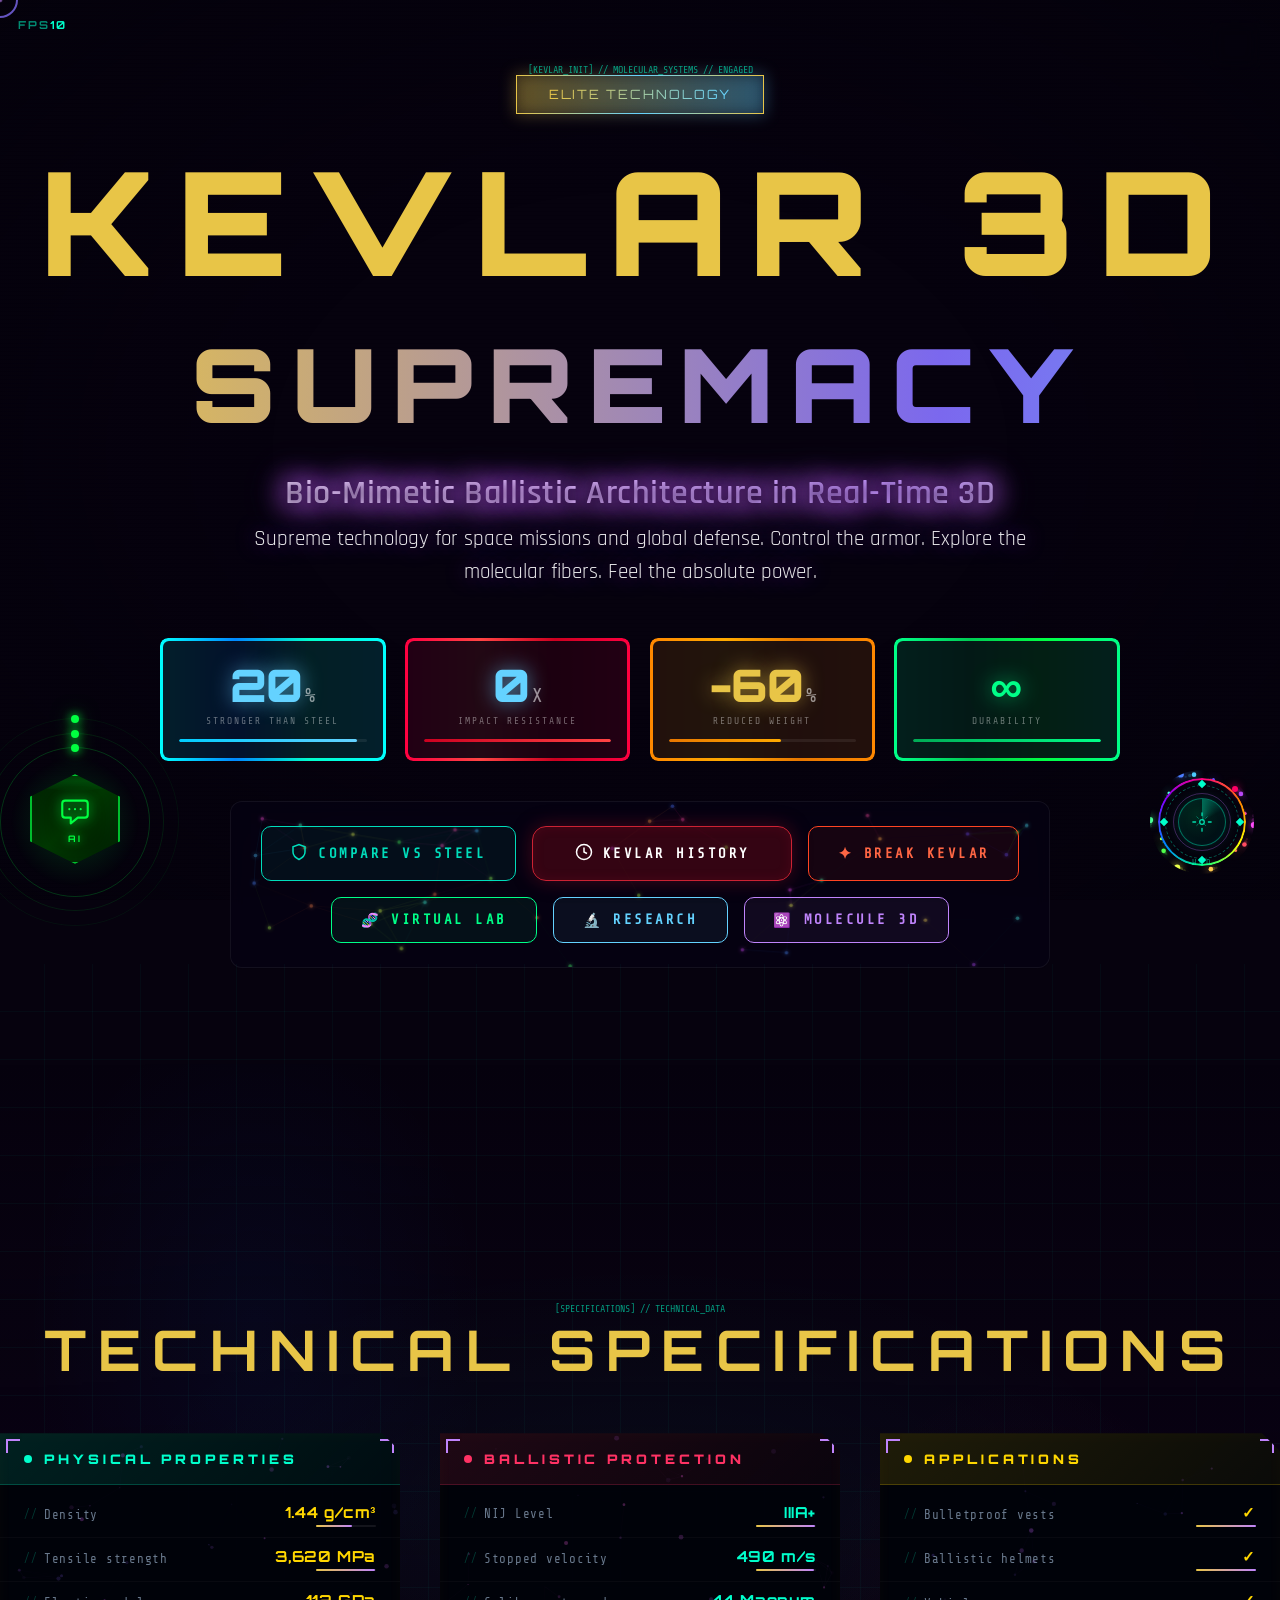
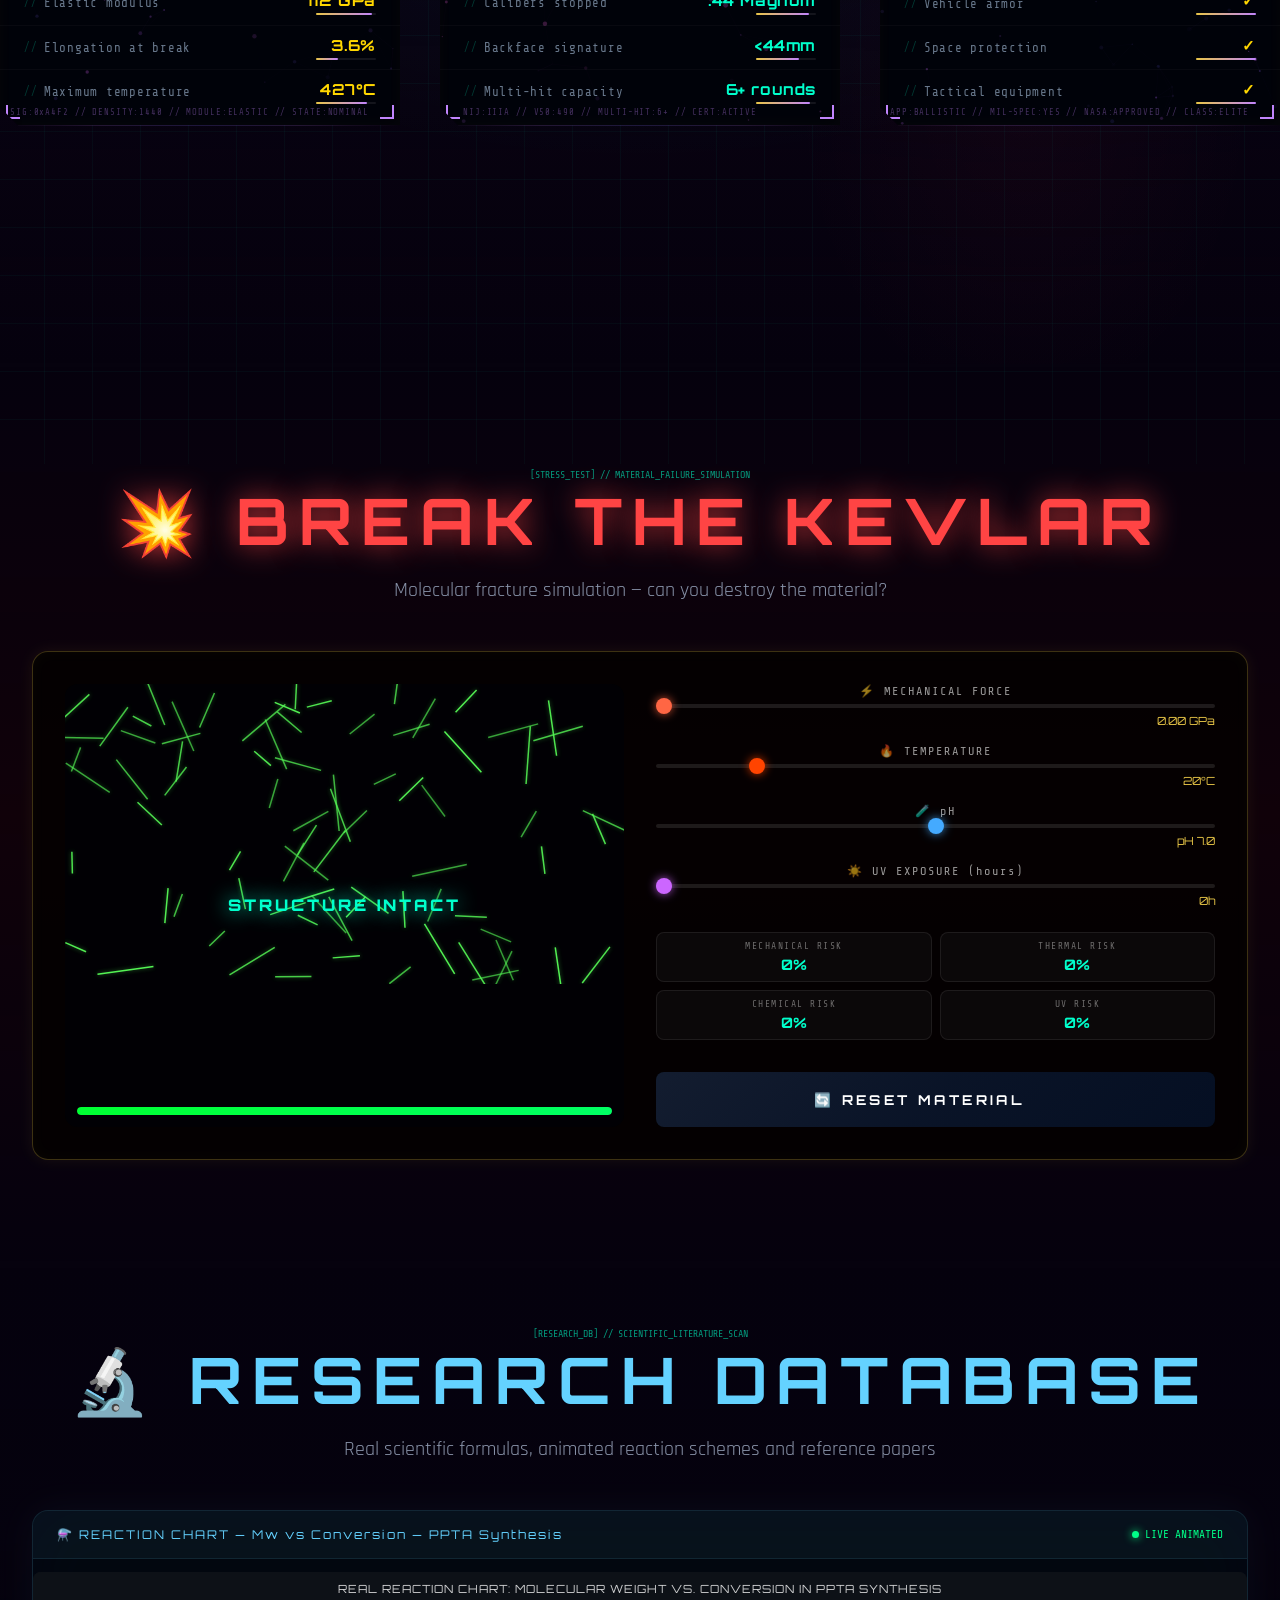
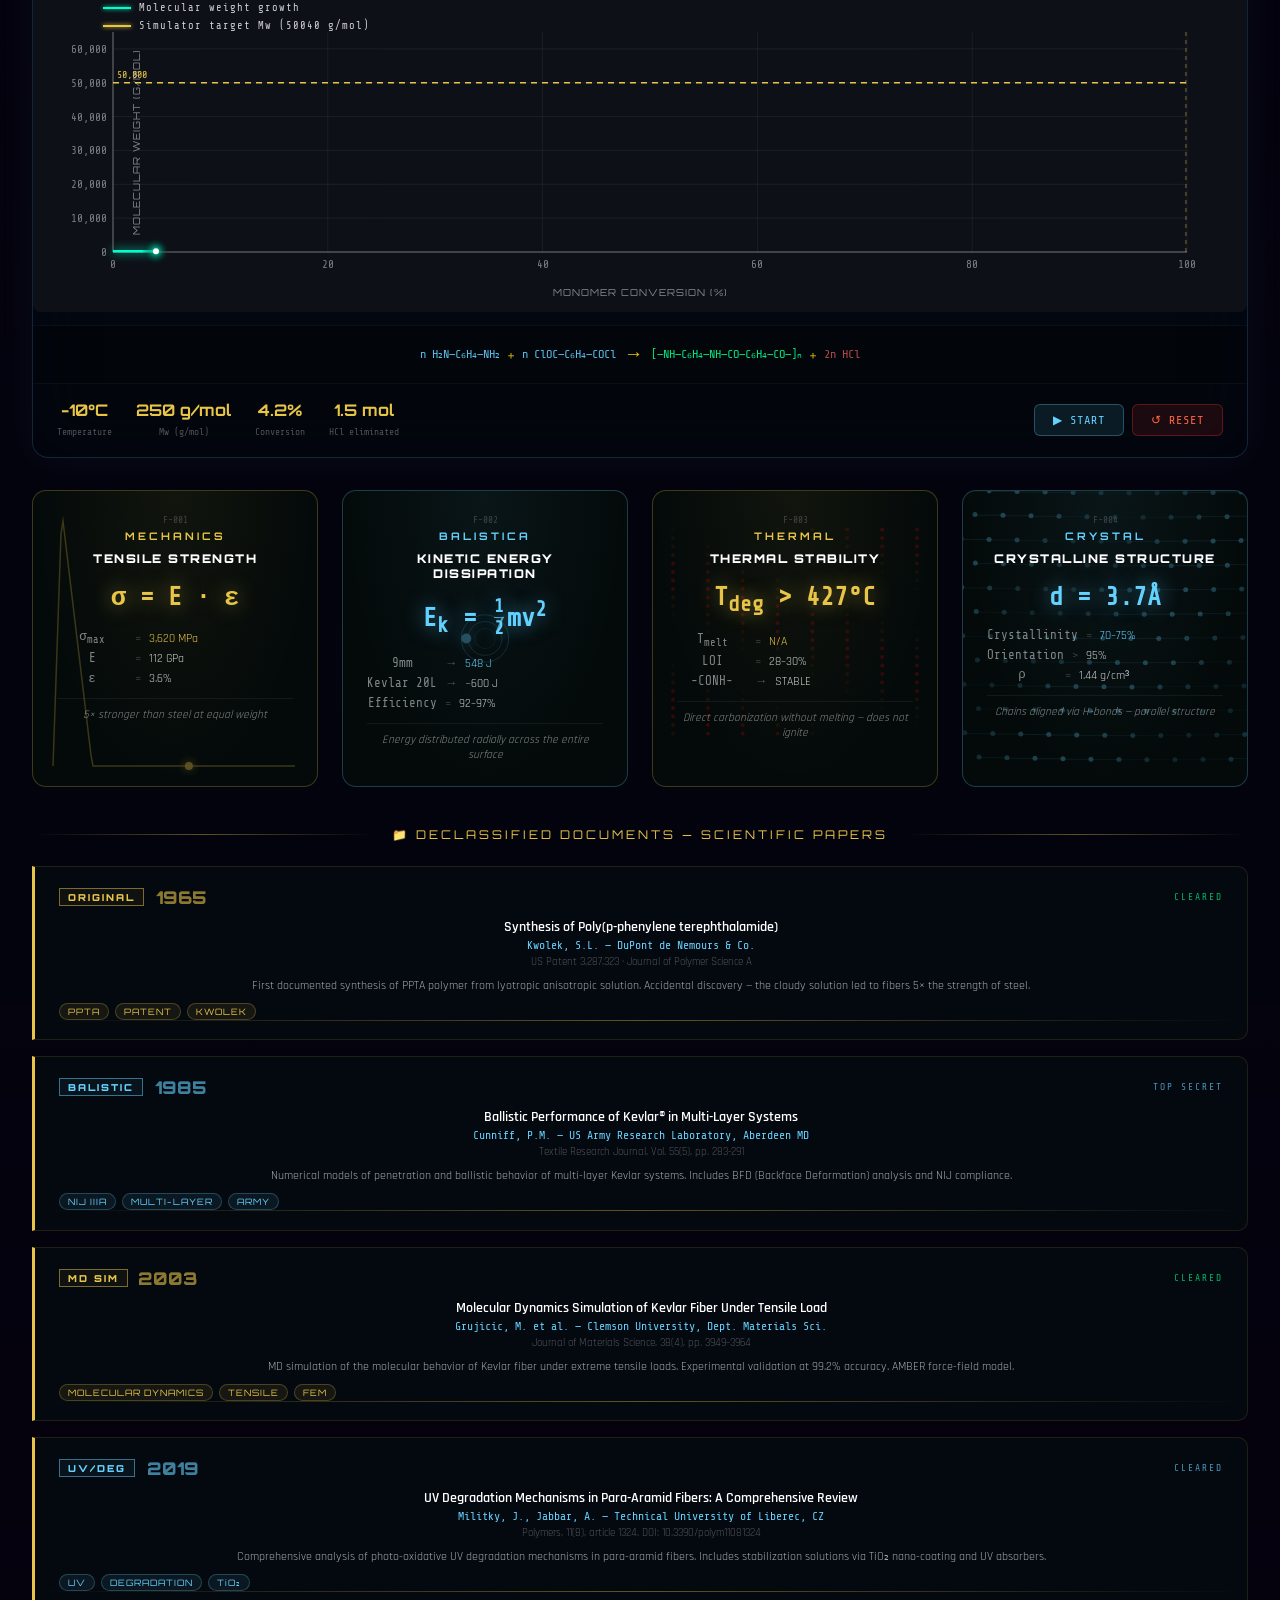
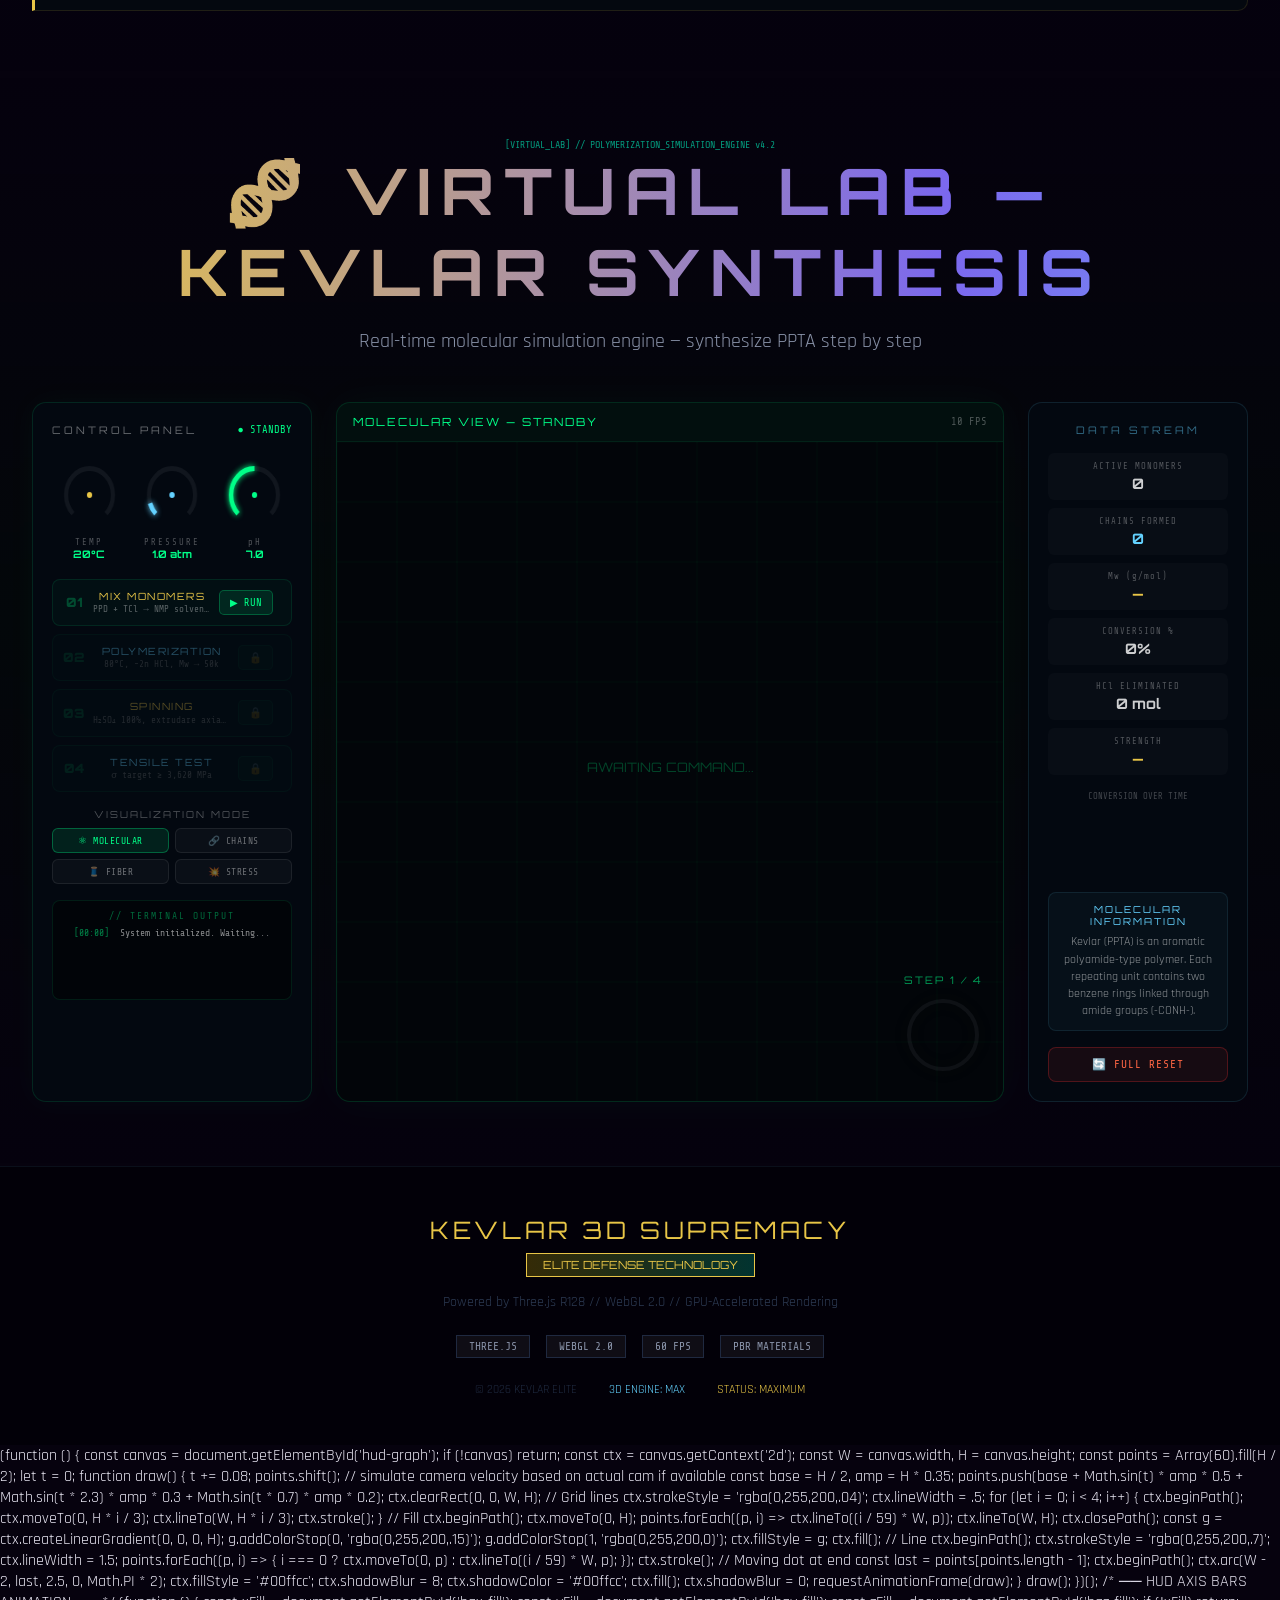
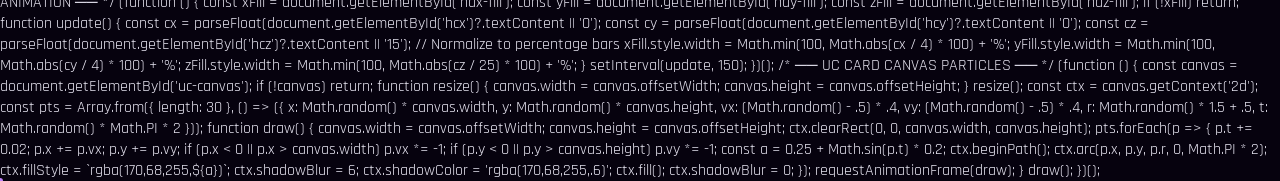
==== commit 402c885b: "Add files via upload" ====
--- a/index.html
+++ b/index.html
@@ -16,6 +16,62 @@
         href="https://fonts.googleapis.com/css2?family=Orbitron:wght@400;500;700;900&family=Rajdhani:wght@300;400;500;600;700&family=Share+Tech+Mono&display=swap"
         rel="stylesheet">
     <link rel="stylesheet" href="styles.css?v=2">
+    <style>
+        /* ── SCROLL REVEAL ANIMATIONS ── */
+        .scroll-reveal {
+            opacity: 0;
+            transform: translateY(40px);
+            transition: opacity 0.7s cubic-bezier(0.22, 1, 0.36, 1),
+                        transform 0.7s cubic-bezier(0.22, 1, 0.36, 1);
+            will-change: opacity, transform;
+        }
+        .scroll-reveal.visible {
+            opacity: 1;
+            transform: translateY(0);
+        }
+        /* Stagger delays for children */
+        .scroll-reveal.delay-1 { transition-delay: 0.1s; }
+        .scroll-reveal.delay-2 { transition-delay: 0.2s; }
+        .scroll-reveal.delay-3 { transition-delay: 0.3s; }
+        .scroll-reveal.delay-4 { transition-delay: 0.4s; }
+        .scroll-reveal.delay-5 { transition-delay: 0.5s; }
+
+        /* Slide from left variant */
+        .scroll-reveal-left {
+            opacity: 0;
+            transform: translateX(-40px);
+            transition: opacity 0.7s cubic-bezier(0.22, 1, 0.36, 1),
+                        transform 0.7s cubic-bezier(0.22, 1, 0.36, 1);
+            will-change: opacity, transform;
+        }
+        .scroll-reveal-left.visible {
+            opacity: 1;
+            transform: translateX(0);
+        }
+        /* Slide from right variant */
+        .scroll-reveal-right {
+            opacity: 0;
+            transform: translateX(40px);
+            transition: opacity 0.7s cubic-bezier(0.22, 1, 0.36, 1),
+                        transform 0.7s cubic-bezier(0.22, 1, 0.36, 1);
+            will-change: opacity, transform;
+        }
+        .scroll-reveal-right.visible {
+            opacity: 1;
+            transform: translateX(0);
+        }
+
+        /* For users who prefer reduced motion */
+        @media (prefers-reduced-motion: reduce) {
+            .scroll-reveal,
+            .scroll-reveal-left,
+            .scroll-reveal-right {
+                transition: none;
+                opacity: 1;
+                transform: none;
+            }
+        }
+    </style>
 
     <!-- Video Section Styles -->
     <style>
@@ -160,6 +216,132 @@
 </head>
 
 <body>
+    <!-- Language Switch Button -->
+    <style>
+        .lang-switch-btn {
+            position: fixed;
+            top: 20px;
+            right: 20px;
+            z-index: 9999;
+            display: flex;
+            align-items: center;
+            justify-content: center;
+            width: 50px;
+            height: 50px;
+            background: rgba(0, 8, 6, 0.9);
+            border: 1.5px solid rgba(255, 215, 0, 0.4);
+            border-radius: 4px;
+            color: #ffd700;
+            font-family: 'Share Tech Mono', 'Orbitron', monospace;
+            font-size: 16px;
+            font-weight: 700;
+            letter-spacing: 2px;
+            text-decoration: none;
+            cursor: pointer;
+            box-shadow: 0 0 10px rgba(255, 215, 0, 0.1), inset 0 0 10px rgba(0, 255, 204, 0.05);
+            transition: all 0.3s cubic-bezier(0.4, 0, 0.2, 1);
+            backdrop-filter: blur(8px);
+            -webkit-backdrop-filter: blur(8px);
+            overflow: hidden;
+            animation: idlePulse 2.5s infinite alternate;
+            text-shadow: 0 0 8px rgba(255, 215, 0, 0.5);
+        }
+
+        .lang-switch-btn::before {
+            content: '';
+            position: absolute;
+            top: -50%;
+            left: -50%;
+            width: 200%;
+            height: 200%;
+            background: linear-gradient(to bottom,
+                    rgba(255, 255, 255, 0) 0%,
+                    rgba(0, 255, 204, 0.2) 50%,
+                    rgba(255, 255, 255, 0) 100%);
+            transform: translateY(-100%);
+            animation: scanline 3s linear infinite;
+            pointer-events: none;
+        }
+
+        .lang-switch-btn::after {
+            content: '';
+            position: absolute;
+            inset: 0;
+            border: 1px solid transparent;
+            border-radius: 4px;
+            background: linear-gradient(45deg, transparent 40%, rgba(255, 215, 0, 0.8) 50%, transparent 60%);
+            background-size: 300% 300%;
+            -webkit-mask: linear-gradient(#fff 0 0) content-box, linear-gradient(#fff 0 0);
+            -webkit-mask-composite: xor;
+            mask-composite: exclude;
+            animation: borderRun 3s linear infinite;
+            opacity: 0.5;
+            pointer-events: none;
+        }
+
+        .lang-switch-btn:hover {
+            border-color: rgba(0, 255, 204, 0.8);
+            color: #00ffcc;
+            text-shadow: 0 0 10px rgba(0, 255, 204, 0.8);
+            box-shadow: 0 0 20px rgba(0, 255, 204, 0.3), inset 0 0 15px rgba(0, 255, 204, 0.2);
+            transform: scale(1.05);
+            animation: hoverActive 0.3s forwards;
+            background: rgba(0, 20, 15, 0.95);
+        }
+
+        .lang-switch-btn:hover::after {
+            background: linear-gradient(45deg, transparent 40%, rgba(0, 255, 204, 0.9) 50%, transparent 60%);
+            background-size: 300% 300%;
+            opacity: 1;
+            animation: borderRun 1.5s linear infinite;
+        }
+
+        @keyframes idlePulse {
+            0% {
+                box-shadow: 0 0 10px rgba(255, 215, 0, 0.05), inset 0 0 5px rgba(0, 255, 204, 0.02);
+            }
+
+            100% {
+                box-shadow: 0 0 15px rgba(255, 215, 0, 0.2), inset 0 0 10px rgba(0, 255, 204, 0.1);
+            }
+        }
+
+        @keyframes scanline {
+            0% {
+                transform: translateY(-120%);
+            }
+
+            100% {
+                transform: translateY(120%);
+            }
+        }
+
+        @keyframes borderRun {
+            0% {
+                background-position: 100% 0;
+            }
+
+            100% {
+                background-position: -100% 100%;
+            }
+        }
+
+        @keyframes hoverActive {
+            0% {
+                letter-spacing: 2px;
+            }
+
+            50% {
+                letter-spacing: 4px;
+            }
+
+            100% {
+                letter-spacing: 2px;
+            }
+        }
+    </style>
+    <a href="../index.html" class="lang-switch-btn">RO</a>
+
     <!-- KEVLAR AAA BACKGROUND -->
     <canvas id="cvs"></canvas>
     <div class="kv-scan"></div>
@@ -495,7 +677,7 @@
     <!-- Dynamics Panel with 3D Camera -->
     <div id="dynamics-panel" class="dynamics-panel hidden">
         <div class="dynamics-header">
-            <span class="dynamics-status">● SISTEM</span>
+            <span class="dynamics-status">● SYSTEM</span>
             <span class="military-text rgb-text">CAMERA DYNAMICS</span>
         </div>
         <canvas id="camera-3d-model" class="camera-model-canvas"></canvas>
@@ -550,9 +732,9 @@
 
                 <h1 class="military-text hero-title glitch gold-glow">KEVLAR 3D</h1>
                 <h2 class="military-text hero-subtitle rgb-text">SUPREMACY</h2>
-                <p class="hero-description">Arhitectură Balistică Bio-Mimetică în 3D Real-Time</p>
-                <p class="hero-subdesc">Tehnologie supremă pentru misiuni spațiale și apărare globală. Controlează
-                    armura. Explorează fibrele moleculare. Simte puterea absolută.</p>
+                <p class="hero-description">Bio-Mimetic Ballistic Architecture in Real-Time 3D</p>
+                <p class="hero-subdesc">Supreme technology for space missions and global defense. Control the armor.
+                    Explore the molecular fibers. Feel the absolute power.</p>
 
                 <!-- Stats Grid -->
                 <div class="stats-grid ultra-stats-grid">
@@ -563,7 +745,7 @@
                                 <span class="military-text usc-value counter" data-target="850">0</span>
                                 <span class="usc-unit">%</span>
                             </div>
-                            <div class="usc-label">MAI PUTERNIC VS OȚEL</div>
+                            <div class="usc-label">STRONGER THAN STEEL</div>
                             <div class="usc-bar">
                                 <div class="usc-fill" style="width:95%"></div>
                             </div>
@@ -576,7 +758,7 @@
                                 <span class="military-text usc-value counter" data-target="5">0</span>
                                 <span class="usc-unit">X</span>
                             </div>
-                            <div class="usc-label">REZISTENȚĂ IMPACT</div>
+                            <div class="usc-label">IMPACT RESISTANCE</div>
                             <div class="usc-bar">
                                 <div class="usc-fill" style="width:100%"></div>
                             </div>
@@ -589,7 +771,7 @@
                                 <span class="military-text usc-value">-60</span>
                                 <span class="usc-unit">%</span>
                             </div>
-                            <div class="usc-label">GREUTATE REDUSĂ</div>
+                            <div class="usc-label">REDUCED WEIGHT</div>
                             <div class="usc-bar">
                                 <div class="usc-fill" style="width:60%"></div>
                             </div>
@@ -602,7 +784,7 @@
                                 <span class="military-text usc-value">∞</span>
                                 <span class="usc-unit"></span>
                             </div>
-                            <div class="usc-label">DURABILITATE</div>
+                            <div class="usc-label">DURABILITY</div>
                             <div class="usc-bar">
                                 <div class="usc-fill" style="width:100%"></div>
                             </div>
@@ -632,7 +814,7 @@
                                     <polyline points="12 6 12 12 16 14"></polyline>
                                 </svg>
                             </span>
-                            <span class="rcn-label military-text">ISTORIA KEVLAR</span>
+                            <span class="rcn-label military-text">KEVLAR HISTORY</span>
                         </button>
                         <button onclick="document.getElementById('break-section').scrollIntoView({behavior:'smooth'})"
                             class="rcn-btn rcn-btn-red">
@@ -670,8 +852,8 @@
         <section id="comparison-section" class="content-section comparison-section hidden">
             <div class="section-content">
                 <div class="data-stream">[COMPARISON] // KEVLAR_VS_MATERIALS_3D</div>
-                <h2 class="military-text section-title gold-glow">KEVLAR VS OȚEL VS ALUMINIU</h2>
-                <p class="section-subtitle">Comparație 3D Interactivă la Nivel Molecular</p>
+                <h2 class="military-text section-title gold-glow">KEVLAR VS STEEL VS ALUMINUM</h2>
+                <p class="section-subtitle">Interactive 3D Molecular-Level Comparison</p>
 
                 <div class="comparison-container triple-compare">
                     <div class="comparison-panel kevlar-panel tactical-border">
@@ -679,19 +861,19 @@
                         <div class="panel-label military-text gold-glow">KEVLAR</div>
                         <div class="panel-stats">
                             <div class="panel-stat">
-                                <span class="stat-name">Densitate</span>
+                                <span class="stat-name">Density</span>
                                 <span class="stat-val gold">1.44 g/cm³</span>
                             </div>
                             <div class="panel-stat">
-                                <span class="stat-name">Tensiune</span>
+                                <span class="stat-name">Tensile</span>
                                 <span class="stat-val gold">3,620 MPa</span>
                             </div>
                             <div class="panel-stat">
-                                <span class="stat-name">Greutate</span>
+                                <span class="stat-name">Weight</span>
                                 <span class="stat-val gold">ULTRA-LIGHT</span>
                             </div>
                             <div class="panel-stat">
-                                <span class="stat-name">Flexibilitate</span>
+                                <span class="stat-name">Flexibility</span>
                                 <span class="stat-val gold">EXTREME</span>
                             </div>
                         </div>
@@ -704,22 +886,22 @@
 
                     <div class="comparison-panel steel-panel tactical-border">
                         <canvas id="steel-canvas" class="comparison-canvas"></canvas>
-                        <div class="panel-label military-text">OȚEL</div>
+                        <div class="panel-label military-text">STEEL</div>
                         <div class="panel-stats">
                             <div class="panel-stat">
-                                <span class="stat-name">Densitate</span>
+                                <span class="stat-name">Density</span>
                                 <span class="stat-val">7.85 g/cm³</span>
                             </div>
                             <div class="panel-stat">
-                                <span class="stat-name">Tensiune</span>
+                                <span class="stat-name">Tensile</span>
                                 <span class="stat-val">400 MPa</span>
                             </div>
                             <div class="panel-stat">
-                                <span class="stat-name">Greutate</span>
+                                <span class="stat-name">Weight</span>
                                 <span class="stat-val">HEAVY</span>
                             </div>
                             <div class="panel-stat">
-                                <span class="stat-name">Flexibilitate</span>
+                                <span class="stat-name">Flexibility</span>
                                 <span class="stat-val">RIGID</span>
                             </div>
                         </div>
@@ -734,22 +916,22 @@
                         <div class="aluminum-visual">
                             <div class="aluminum-cube"></div>
                         </div>
-                        <div class="panel-label military-text cyan">ALUMINIU</div>
+                        <div class="panel-label military-text cyan">ALUMINUM</div>
                         <div class="panel-stats">
                             <div class="panel-stat">
-                                <span class="stat-name">Densitate</span>
+                                <span class="stat-name">Density</span>
                                 <span class="stat-val cyan">2.70 g/cm³</span>
                             </div>
                             <div class="panel-stat">
-                                <span class="stat-name">Tensiune</span>
+                                <span class="stat-name">Tensile</span>
                                 <span class="stat-val cyan">310 MPa</span>
                             </div>
                             <div class="panel-stat">
-                                <span class="stat-name">Greutate</span>
+                                <span class="stat-name">Weight</span>
                                 <span class="stat-val cyan">LIGHT</span>
                             </div>
                             <div class="panel-stat">
-                                <span class="stat-name">Flexibilitate</span>
+                                <span class="stat-name">Flexibility</span>
                                 <span class="stat-val cyan">MEDIUM</span>
                             </div>
                         </div>
@@ -796,12 +978,12 @@
                     <div class="data-stream" style="text-align: center; margin-bottom: 1rem;">[ANALYSIS] //
                         MATERIAL_COMPARISON_RESULTS</div>
                     <h3 class="military-text section-title rgb-text" style="font-size: 1.8rem; margin-bottom: 2rem;">🏆
-                        DE CE KEVLAR ESTE CÂȘTIGĂTORUL?</h3>
+                        WHY IS KEVLAR THE WINNER?</h3>
 
                     <!-- Performance Bars -->
                     <div class="performance-comparison-grid">
                         <div class="perf-category">
-                            <div class="perf-label">REZISTENȚĂ LA TRACȚIUNE (MPa)</div>
+                            <div class="perf-label">TENSILE STRENGTH (MPa)</div>
                             <div class="perf-bars">
                                 <div class="perf-bar-item kevlar-bar">
                                     <span class="bar-label gold">KEVLAR</span>
@@ -811,14 +993,14 @@
                                     <span class="bar-value gold">3,620</span>
                                 </div>
                                 <div class="perf-bar-item steel-bar">
-                                    <span class="bar-label">OȚEL</span>
+                                    <span class="bar-label">STEEL</span>
                                     <div class="bar-container">
                                         <div class="bar-fill steel-fill" style="width: 11%;"></div>
                                     </div>
                                     <span class="bar-value">400</span>
                                 </div>
                                 <div class="perf-bar-item aluminum-bar">
-                                    <span class="bar-label cyan">ALUMINIU</span>
+                                    <span class="bar-label cyan">ALUMINUM</span>
                                     <div class="bar-container">
                                         <div class="bar-fill cyan-fill" style="width: 8%;"></div>
                                     </div>
@@ -828,7 +1010,7 @@
                         </div>
 
                         <div class="perf-category">
-                            <div class="perf-label">RAPORT REZISTENȚĂ/GREUTATE</div>
+                            <div class="perf-label">STRENGTH/WEIGHT RATIO</div>
                             <div class="perf-bars">
                                 <div class="perf-bar-item kevlar-bar">
                                     <span class="bar-label gold">KEVLAR</span>
@@ -838,14 +1020,14 @@
                                     <span class="bar-value gold">2,514</span>
                                 </div>
                                 <div class="perf-bar-item steel-bar">
-                                    <span class="bar-label">OȚEL</span>
+                                    <span class="bar-label">STEEL</span>
                                     <div class="bar-container">
                                         <div class="bar-fill steel-fill" style="width: 2%;"></div>
                                     </div>
                                     <span class="bar-value">51</span>
                                 </div>
                                 <div class="perf-bar-item aluminum-bar">
-                                    <span class="bar-label cyan">ALUMINIU</span>
+                                    <span class="bar-label cyan">ALUMINUM</span>
                                     <div class="bar-container">
                                         <div class="bar-fill cyan-fill" style="width: 4.5%;"></div>
                                     </div>
@@ -860,59 +1042,59 @@
                         <div class="winner-stat gold-stat">
                             <div class="winner-icon">⚡</div>
                             <div class="winner-value gold">9x</div>
-                            <div class="winner-label">Mai Rezistent decât Oțelul</div>
+                            <div class="winner-label">Stronger Than Steel</div>
                         </div>
                         <div class="winner-stat cyan-stat">
                             <div class="winner-icon">🪶</div>
                             <div class="winner-value cyan">5.4x</div>
-                            <div class="winner-label">Mai Ușor decât Oțelul</div>
+                            <div class="winner-label">Lighter Than Steel</div>
                         </div>
                         <div class="winner-stat gold-stat">
                             <div class="winner-icon">🛡️</div>
                             <div class="winner-value gold">11.7x</div>
-                            <div class="winner-label">Mai Puternic ca Aluminiul</div>
+                            <div class="winner-label">Stronger Than Aluminum</div>
                         </div>
                         <div class="winner-stat cyan-stat">
                             <div class="winner-icon">♾️</div>
                             <div class="winner-value cyan">0%</div>
-                            <div class="winner-label">Coroziune (vs 100% oțel)</div>
+                            <div class="winner-label">Corrosion (vs 100% steel)</div>
                         </div>
                     </div>
 
                     <!-- Detailed Analysis -->
                     <div class="detailed-analysis-box">
-                        <h4 class="military-text gold">📊 ANALIZĂ ȘTIINȚIFICĂ DETALIATĂ</h4>
+                        <h4 class="military-text gold">📊 DETAILED SCIENTIFIC ANALYSIS</h4>
                         <div class="analysis-grid">
                             <div class="analysis-item">
                                 <span class="analysis-icon">🔬</span>
                                 <div class="analysis-content">
-                                    <strong class="gold">Structură Moleculară:</strong>
-                                    Kevlarul are lanțuri polimerice aliniate paralel, formând legături de hidrogen între
-                                    molecule. Această structură oferă o rezistență excepțională pe direcția fibrei.
+                                    <strong class="gold">Molecular Structure:</strong>
+                                    Kevlar has parallel-aligned polymer chains forming hydrogen bonds between molecules.
+                                    This structure provides exceptional strength along the fiber direction.
                                 </div>
                             </div>
                             <div class="analysis-item">
                                 <span class="analysis-icon">⚖️</span>
                                 <div class="analysis-content">
-                                    <strong class="cyan">Densitate Minimă:</strong>
-                                    Cu doar 1.44 g/cm³, Kevlarul este de 5.5x mai ușor ca oțelul (7.85 g/cm³) și aproape
-                                    de 2x mai ușor decât aluminiul (2.70 g/cm³).
+                                    <strong class="cyan">Minimal Density:</strong>
+                                    At only 1.44 g/cm³, Kevlar is 5.5x lighter than steel (7.85 g/cm³) and nearly 2x
+                                    lighter than aluminum (2.70 g/cm³).
                                 </div>
                             </div>
                             <div class="analysis-item">
                                 <span class="analysis-icon">🔥</span>
                                 <div class="analysis-content">
-                                    <strong class="gold">Rezistență Termică:</strong>
-                                    Kevlarul își menține proprietățile până la 400°C, în timp ce aluminiul se topește la
-                                    660°C și oțelul la 1,500°C - dar Kevlarul nu transferă căldura!
+                                    <strong class="gold">Thermal Resistance:</strong>
+                                    Kevlar maintains its properties up to 400°C, while aluminum melts at 660°C and steel
+                                    at 1,500°C — but Kevlar doesn't transfer heat!
                                 </div>
                             </div>
                             <div class="analysis-item">
                                 <span class="analysis-icon">💧</span>
                                 <div class="analysis-content">
-                                    <strong class="cyan">Rezistență la Coroziune:</strong>
-                                    Kevlarul NU RUGINEȘTE și nu corodează, spre deosebire de oțel (rugină) și aluminiu
-                                    (oxidare în medii saline).
+                                    <strong class="cyan">Corrosion Resistance:</strong>
+                                    Kevlar DOES NOT RUST and does not corrode, unlike steel (rust) and aluminum
+                                    (oxidation in saline environments).
                                 </div>
                             </div>
                         </div>
@@ -923,11 +1105,11 @@
                     <!-- ╚══════════════════════════════════════╝ -->
                     <div class="ballistic-sim-wrapper tactical-border">
                         <div class="data-stream" style="text-align:center; margin-bottom:0.75rem;">
-                            [SIMULARE_BALISTICĂ] // IMPACT_TEST_INTERACTIV // REAL_TIME
-                        </div>
-                        <h3 class="military-text ballistic-sim-title rgb-text">⚡ TEST IMPACT BALISTIC</h3>
-                        <p class="ballistic-sim-subtitle">Apasă butonul pentru a vizualiza disiparea energiei cinetice
-                            în timp real</p>
+                            [BALLISTIC_SIMULATION] // INTERACTIVE_IMPACT_TEST // REAL_TIME
+                        </div>
+                        <h3 class="military-text ballistic-sim-title rgb-text">⚡ BALLISTIC IMPACT TEST</h3>
+                        <p class="ballistic-sim-subtitle">Press the button to visualize kinetic energy dissipation in
+                            real time</p>
 
                         <div class="ballistic-panels">
 
@@ -958,7 +1140,7 @@
                                 <div class="bullet-info-box">
                                     <div class="military-text"
                                         style="font-size:0.65rem; color:#888; letter-spacing:2px; margin-bottom:0.5rem;">
-                                        PROIECTIL</div>
+                                        PROJECTILE</div>
                                     <div class="bullet-icon">🎯</div>
                                     <div class="military-text" style="font-size:0.9rem; color:#ffd700;">9mm FMJ</div>
                                     <div
@@ -973,7 +1155,7 @@
                                 </button>
 
                                 <div class="kinetic-meter">
-                                    <div class="military-text km-label">ENERGIE CINETICĂ</div>
+                                    <div class="military-text km-label">KINETIC ENERGY</div>
                                     <div class="km-bar-outer">
                                         <div id="kinetic-bar" class="km-bar-inner"></div>
                                     </div>
@@ -986,7 +1168,7 @@
                             <!-- STEEL PANEL -->
                             <div class="ballistic-panel">
                                 <div class="ballistic-mat-label military-text" style="color:#aaa;">
-                                    <span class="mat-dot steel-dot"></span>OȚEL 10mm
+                                    <span class="mat-dot steel-dot"></span>STEEL 10mm
                                 </div>
                                 <div class="ballistic-canvas-wrapper">
                                     <canvas id="steel-impact-canvas" class="ballistic-canvas"></canvas>
@@ -1012,13 +1194,13 @@
                     <!-- Final Verdict -->
                     <div class="final-verdict">
                         <div class="verdict-crown">👑</div>
-                        <h4 class="military-text verdict-title">VERDICT FINAL: KEVLAR ESTE SUPERIORUL ABSOLUT</h4>
+                        <h4 class="military-text verdict-title">FINAL VERDICT: KEVLAR IS THE ABSOLUTE SUPERIOR</h4>
                         <p class="verdict-text">
-                            Combinând <strong class="gold">rezistența extraordinară</strong> cu <strong
-                                class="cyan">greutatea minimă</strong>,
-                            Kevlarul oferă cel mai bun raport performanță/greutate dintre toate materialele testate.
-                            Este alegerea #1 pentru veste antiglonț, echipamente militare și aplicații aerospațiale
-                            unde fiecare gram contează. <strong>Nici oțelul, nici aluminiul nu pot concura!</strong>
+                            Combining <strong class="gold">extraordinary strength</strong> with <strong
+                                class="cyan">minimal weight</strong>,
+                            Kevlar offers the best performance/weight ratio of all tested materials.
+                            It is the #1 choice for bulletproof vests, military equipment and aerospace applications
+                            where every gram counts. <strong>Neither steel nor aluminum can compete!</strong>
                         </p>
                     </div>
                 </div>
@@ -1035,8 +1217,8 @@
         <section id="timeline-section" class="content-section timeline-section timeline-collapsed">
             <div class="section-content">
                 <div class="data-stream">[TIMELINE] // KEVLAR_DISCOVERY_HISTORY</div>
-                <h2 class="military-text section-title gold-glow">ISTORIA KEVLARULUI</h2>
-                <p class="section-subtitle">O descoperire revoluționară născută dintr-un „eșec" de laborator</p>
+                <h2 class="military-text section-title gold-glow">HISTORY OF KEVLAR</h2>
+                <p class="section-subtitle">A revolutionary discovery born from a laboratory "failure"</p>
 
                 <!-- 3D Timeline Canvas -->
                 <div class="timeline-3d-container tactical-border">
@@ -1056,27 +1238,28 @@
                 <div class="timeline-wrapper">
                     <div class="timeline-line"></div>
 
-                    <div class="timeline-node" data-year="1965">
-                        <div class="timeline-year-badge military-text gold-glow">1965</div>
-                        <div class="timeline-content tactical-border timeline-ultra-card">
-                            <h3 class="military-text gold">DESCOPERIREA ACCIDENTALĂ</h3>
-                            <p>Stephanie Kwolek, chimist la DuPont, lucra la găsirea unei fibre ușoare pentru anvelope.
-                                A obținut o soluție tulbure și apoasă pe care orice chimist ar fi aruncat-o. Ea a
-                                insistat să o testeze — rezultatul: o fibră de <strong>5 ori mai rezistentă decât
-                                    oțelul</strong>.</p>
+                    <div class="timeline-node scroll-reveal" data-year="1965">
+                        <div class="timeline-year-badge military-text gold-glow scroll-reveal-left delay-1">1965</div>
+                        <div class="timeline-content tactical-border timeline-ultra-card scroll-reveal delay-2">
+                            <h3 class="military-text gold">THE ACCIDENTAL DISCOVERY</h3>
+                            <p>Stephanie Kwolek, chemist at DuPont, was working on finding a lightweight fiber for
+                                tires.
+                                She obtained a cloudy, watery solution that any chemist would have discarded. She
+                                insisted on testing it — the result: a fiber <strong>5 times stronger than
+                                    steel</strong>.</p>
                             <div class="timeline-stats">
-                                <span class="stat-badge gold"><strong>5X</strong> vs oțel</span>
+                                <span class="stat-badge gold"><strong>5X</strong> vs steel</span>
                                 <span class="stat-badge cyan">DuPont Labs</span>
                             </div>
                         </div>
                     </div>
 
-                    <div class="timeline-node" data-year="1971">
-                        <div class="timeline-year-badge military-text cyber-glow">1971</div>
-                        <div class="timeline-content tactical-border timeline-ultra-card">
-                            <h3 class="military-text cyan">PRODUCȚIE COMERCIALĂ</h3>
-                            <p>După 6 ani de cercetare și dezvoltare, Kevlarul intră în producție comercială sub brevet
-                                DuPont. Primele aplicații: industria auto și echipamente industriale.</p>
+                    <div class="timeline-node scroll-reveal" data-year="1971">
+                        <div class="timeline-year-badge military-text cyber-glow scroll-reveal-left delay-1">1971</div>
+                        <div class="timeline-content tactical-border timeline-ultra-card scroll-reveal delay-2">
+                            <h3 class="military-text cyan">COMMERCIAL PRODUCTION</h3>
+                            <p>After 6 years of research and development, Kevlar enters commercial production under the
+                                DuPont patent. First applications: automotive industry and industrial equipment.</p>
                             <div class="timeline-stats">
                                 <span class="stat-badge gold">Brevet DuPont</span>
                                 <span class="stat-badge cyan">Industrial use</span>
@@ -1084,35 +1267,35 @@
                         </div>
                     </div>
 
-                    <div class="timeline-node" data-year="1975">
-                        <div class="timeline-year-badge military-text gold-glow">1975</div>
-                        <div class="timeline-content tactical-border timeline-ultra-card">
-                            <h3 class="military-text gold">VESTE ANTIGLONȚ</h3>
-                            <p>Prima aplicație în echipamente de protecție balistică. Vestele antiglonț din Kevlar încep
-                                să salveze viețile polițiștilor și soldaților din întreaga lume.</p>
+                    <div class="timeline-node scroll-reveal" data-year="1975">
+                        <div class="timeline-year-badge military-text gold-glow scroll-reveal-left delay-1">1975</div>
+                        <div class="timeline-content tactical-border timeline-ultra-card scroll-reveal delay-2">
+                            <h3 class="military-text gold">BULLETPROOF VESTS</h3>
+                            <p>First application in ballistic protection equipment. Kevlar bulletproof vests begin
+                                saving the lives of police officers and soldiers around the world.</p>
                             <div class="timeline-stats">
                                 <span class="stat-badge gold">NIJ Level IIIA</span>
-                                <span class="stat-badge cyan">1000+ vieți salvate</span>
-                            </div>
-                        </div>
-                    </div>
-
-                    <div class="timeline-node" data-year="1988">
-                        <div class="timeline-year-badge military-text cyber-glow">1988</div>
-                        <div class="timeline-content tactical-border timeline-ultra-card">
-                            <h3 class="military-text cyan">APLICAȚII NASA</h3>
-                            <p>NASA adoptă Kevlarul pentru protecția echipajelor spațiale împotriva micrometoritelor și
-                                debris-ului orbital. Materialul devine standard pentru misiunile ISS.</p>
+                                <span class="stat-badge cyan">1000+ lives saved</span>
+                            </div>
+                        </div>
+                    </div>
+
+                    <div class="timeline-node scroll-reveal" data-year="1988">
+                        <div class="timeline-year-badge military-text cyber-glow scroll-reveal-left delay-1">1988</div>
+                        <div class="timeline-content tactical-border timeline-ultra-card scroll-reveal delay-2">
+                            <h3 class="military-text cyan">NASA APPLICATIONS</h3>
+                            <p>NASA adopts Kevlar for protecting space crews against micrometeoroids and orbital
+                                debris. The material becomes standard for ISS missions.</p>
                             <div class="timeline-stats">
                                 <span class="stat-badge gold">ISS Shield</span>
-                                <span class="stat-badge cyan">28,000 km/h protecție</span>
-                            </div>
-                        </div>
-                    </div>
-
-                    <div class="timeline-node" data-year="2026">
-                        <div class="timeline-year-badge military-text gold-glow">PREZENT</div>
-                        <div class="timeline-content tactical-border ultra-card">
+                                <span class="stat-badge cyan">28,000 km/h protection</span>
+                            </div>
+                        </div>
+                    </div>
+
+                    <div class="timeline-node scroll-reveal" data-year="2026">
+                        <div class="timeline-year-badge military-text gold-glow scroll-reveal-left delay-1">PREZENT</div>
+                        <div class="timeline-content tactical-border ultra-card scroll-reveal delay-2">
                             <canvas class="ultra-card-canvas" id="uc-canvas"></canvas>
                             <div class="uc-corner tl"></div>
                             <div class="uc-corner tr"></div>
@@ -1122,32 +1305,32 @@
                             <div class="uc-inner">
                                 <div class="uc-title-row">
                                     <div class="uc-pulse-dot"></div>
-                                    <h3 class="military-text gold uc-title">APLICAȚII UNIVERSALE</h3>
+                                    <h3 class="military-text gold uc-title">UNIVERSAL APPLICATIONS</h3>
                                 </div>
                                 <div class="uc-apps-grid">
-                                    <div class="uc-app" style="--d:0s"><span class="uc-app-icon">🛡️</span><span>Veste
-                                            antiglonț</span></div>
-                                    <div class="uc-app" style="--d:.08s"><span class="uc-app-icon">🪖</span><span>Căști
-                                            balistice</span></div>
+                                    <div class="uc-app" style="--d:0s"><span
+                                            class="uc-app-icon">🛡️</span><span>Bulletproof vests</span></div>
+                                    <div class="uc-app" style="--d:.08s"><span
+                                            class="uc-app-icon">🪖</span><span>Ballistic helmets</span></div>
                                     <div class="uc-app" style="--d:.16s"><span
-                                            class="uc-app-icon">🚗</span><span>Anvelope</span></div>
+                                            class="uc-app-icon">🚗</span><span>Tires</span></div>
                                     <div class="uc-app" style="--d:.24s"><span class="uc-app-icon">🚀</span><span>Mars
                                             Rovers</span></div>
                                     <div class="uc-app" style="--d:.32s"><span class="uc-app-icon">🏎️</span><span>Sport
                                             F1</span></div>
-                                    <div class="uc-app" style="--d:.4s"><span class="uc-app-icon">🌊</span><span>Odgoane
-                                            marine</span></div>
+                                    <div class="uc-app" style="--d:.4s"><span class="uc-app-icon">🌊</span><span>Marine
+                                            ropes</span></div>
                                 </div>
                                 <div class="uc-bar-row">
                                     <div class="uc-bar-item">
-                                        <div class="uc-bar-label">Rezistență</div>
+                                        <div class="uc-bar-label">Strength</div>
                                         <div class="uc-bar-track">
                                             <div class="uc-bar-fill" style="--w:98%"></div>
                                         </div>
-                                        <div class="uc-bar-val gold">5× oțel</div>
+                                        <div class="uc-bar-val gold">5× steel</div>
                                     </div>
                                     <div class="uc-bar-item">
-                                        <div class="uc-bar-label">Greutate</div>
+                                        <div class="uc-bar-label">Weight</div>
                                         <div class="uc-bar-track">
                                             <div class="uc-bar-fill cyan" style="--w:82%"></div>
                                         </div>
@@ -1155,8 +1338,8 @@
                                     </div>
                                 </div>
                                 <div class="timeline-stats">
-                                    <span class="stat-badge gold uc-badge">17 Brevete</span>
-                                    <span class="stat-badge cyan uc-badge">∞ Vieți salvate</span>
+                                    <span class="stat-badge gold uc-badge">17 Patents</span>
+                                    <span class="stat-badge cyan uc-badge">∞ Lives saved</span>
                                 </div>
                             </div>
                         </div>
@@ -1164,12 +1347,12 @@
                 </div>
 
                 <!-- Technical Documentation Grid -->
-                <div class="data-stream" style="margin-top: 4rem;">[TECHNICAL_DOCS] // MOLECULAR_PROPERTIES</div>
-                <h3 class="military-text section-title cyber-glow" style="font-size: 2rem; margin: 2rem 0;">DOCUMENTAȚIE
-                    TEHNICĂ</h3>
+                <div class="data-stream scroll-reveal" style="margin-top: 4rem;">[TECHNICAL_DOCS] // MOLECULAR_PROPERTIES</div>
+                <h3 class="military-text section-title cyber-glow scroll-reveal delay-1" style="font-size: 2rem; margin: 2rem 0;">TECHNICAL
+                    DOCUMENTATION</h3>
 
                 <div class="hud-doc-grid">
-                    <div class="hud-doc-card" data-color="gold">
+                    <div class="hud-doc-card scroll-reveal delay-1" data-color="gold">
                         <div class="hdc-scan"></div>
                         <div class="hdc-corner tl"></div>
                         <div class="hdc-corner tr"></div>
@@ -1179,25 +1362,25 @@
                             <div class="hdc-icon-wrap"><span class="hdc-icon">🧪</span></div>
                             <div class="hdc-meta">
                                 <div class="hdc-tag">DOC-001 // HISTORICAL</div>
-                                <div class="hdc-status">● DECRIPTAT</div>
-                            </div>
-                        </div>
-                        <h4 class="hdc-title gold">CONTEXTUL DESCOPERIRII</h4>
-                        <p class="hdc-text">În 1965, criza anticipată a combustibilului forța industria auto să caute
-                            soluții pentru mașini mai ușoare. DuPont căuta o fibră sintetică care să înlocuiască sârma
-                            de oțel din anvelope — o mașină mai ușoară consumă mai puțină benzină.</p>
+                                <div class="hdc-status">● DECRYPTED</div>
+                            </div>
+                        </div>
+                        <h4 class="hdc-title gold">DISCOVERY CONTEXT</h4>
+                        <p class="hdc-text">In 1965, the anticipated fuel crisis was forcing the automotive industry to
+                            seek solutions for lighter vehicles. DuPont was looking for a synthetic fiber to replace
+                            steel wire in tires — a lighter car uses less fuel.</p>
                         <div class="hdc-stats-row">
-                            <div class="hdc-stat"><span class="hds-val gold">1965</span><span class="hds-lbl">An
-                                    descoperire</span></div>
+                            <div class="hdc-stat"><span class="hds-val gold">1965</span><span class="hds-lbl">Discovery
+                                    year</span></div>
                             <div class="hdc-stat"><span class="hds-val">DuPont</span><span
-                                    class="hds-lbl">Laborator</span></div>
+                                    class="hds-lbl">Laboratory</span></div>
                         </div>
                         <div class="hdc-bar-wrap">
                             <div class="hdc-bar gold-bar" style="--bw:78%"></div>
                         </div>
                     </div>
 
-                    <div class="hud-doc-card" data-color="cyan">
+                    <div class="hud-doc-card scroll-reveal delay-2" data-color="cyan">
                         <div class="hdc-scan" style="animation-delay:-1.3s"></div>
                         <div class="hdc-corner tl"></div>
                         <div class="hdc-corner tr"></div>
@@ -1207,13 +1390,13 @@
                             <div class="hdc-icon-wrap cyan-icon"><span class="hdc-icon">⚛️</span></div>
                             <div class="hdc-meta">
                                 <div class="hdc-tag">DOC-002 // MOLECULAR</div>
-                                <div class="hdc-status cyan-status">● ACTIV</div>
-                            </div>
-                        </div>
-                        <h4 class="hdc-title cyan">STRUCTURA MOLECULARĂ</h4>
-                        <p class="hdc-text">Kevlarul (poli-para-fenilen tereftalamidă) are molecule aliniate paralel,
-                            strâns legate una de alta, orientate în aceeași direcție. Această organizare îi conferă
-                            rezistență extraordinară la tracțiune.</p>
+                                <div class="hdc-status cyan-status">● ACTIVE</div>
+                            </div>
+                        </div>
+                        <h4 class="hdc-title cyan">MOLECULAR STRUCTURE</h4>
+                        <p class="hdc-text">Kevlar (poly-para-phenylene terephthalamide) has parallel-aligned molecules,
+                            tightly bonded to each other, oriented in the same direction. This organization gives it
+                            extraordinary tensile strength.</p>
                         <div class="hdc-stats-row">
                             <div class="hdc-stat"><span class="hds-val cyan">3,620</span><span class="hds-lbl">MPa
                                     tensile</span></div>
@@ -1225,7 +1408,7 @@
                         </div>
                     </div>
 
-                    <div class="hud-doc-card" data-color="gold">
+                    <div class="hud-doc-card scroll-reveal delay-3" data-color="gold">
                         <div class="hdc-scan" style="animation-delay:-2.7s"></div>
                         <div class="hdc-corner tl"></div>
                         <div class="hdc-corner tr"></div>
@@ -1235,17 +1418,18 @@
                             <div class="hdc-icon-wrap"><span class="hdc-icon">💥</span></div>
                             <div class="hdc-meta">
                                 <div class="hdc-tag">DOC-003 // BALLISTIC</div>
-                                <div class="hdc-status">● CLASIFICAT</div>
-                            </div>
-                        </div>
-                        <h4 class="hdc-title gold">CUM FUNCȚIONEAZĂ</h4>
-                        <p class="hdc-text">Principiul disipării energiei cinetice: fibra nu se rupe, ci se întinde,
-                            preluând șocul și distribuindu-l pe o suprafață largă. Țesătura din straturi suprapuse
-                            oprește obiectele prin flexibilitate și rezistență la rupere.</p>
+                                <div class="hdc-status">● CLASSIFIED</div>
+                            </div>
+                        </div>
+                        <h4 class="hdc-title gold">HOW IT WORKS</h4>
+                        <p class="hdc-text">The principle of kinetic energy dissipation: the fiber does not break, but
+                            stretches, absorbing the shock and distributing it over a large area. The fabric of
+                            overlapping layers stops objects through flexibility and resistance to tearing.</p>
                         <div class="hdc-stats-row">
-                            <div class="hdc-stat"><span class="hds-val gold">548 J</span><span class="hds-lbl">Energie
-                                    absorbită</span></div>
-                            <div class="hdc-stat"><span class="hds-val">97%</span><span class="hds-lbl">Eficiență</span>
+                            <div class="hdc-stat"><span class="hds-val gold">548 J</span><span class="hds-lbl">Energy
+                                    absorbed</span></div>
+                            <div class="hdc-stat"><span class="hds-val">97%</span><span
+                                    class="hds-lbl">Efficiency</span>
                             </div>
                         </div>
                         <div class="hdc-bar-wrap">
@@ -1253,7 +1437,7 @@
                         </div>
                     </div>
 
-                    <div class="hud-doc-card" data-color="cyan">
+                    <div class="hud-doc-card scroll-reveal delay-4" data-color="cyan">
                         <div class="hdc-scan" style="animation-delay:-0.5s"></div>
                         <div class="hdc-corner tl"></div>
                         <div class="hdc-corner tr"></div>
@@ -1263,26 +1447,27 @@
                             <div class="hdc-icon-wrap cyan-icon"><span class="hdc-icon">🔥</span></div>
                             <div class="hdc-meta">
                                 <div class="hdc-tag">DOC-004 // THERMAL</div>
-                                <div class="hdc-status cyan-status">● TESTAT</div>
-                            </div>
-                        </div>
-                        <h4 class="hdc-title cyan">REZISTENȚĂ TERMICĂ</h4>
-                        <p class="hdc-text">Kevlarul nu se topește și nu arde ușor — rezistă la temperaturi de peste
-                            <strong style="color:#fff">400°C</strong> fără a se descompune. Ideal pentru costume
-                            pompieri și mănuși de protecție în bucătării industriale.
+                                <div class="hdc-status cyan-status">● TESTED</div>
+                            </div>
+                        </div>
+                        <h4 class="hdc-title cyan">THERMAL RESISTANCE</h4>
+                        <p class="hdc-text">Kevlar does not melt and does not burn easily — it withstands temperatures
+                            above
+                            <strong style="color:#fff">400°C</strong> without decomposing. Ideal for firefighter suits
+                            and protective gloves in industrial kitchens.
                         </p>
                         <div class="hdc-stats-row">
-                            <div class="hdc-stat"><span class="hds-val cyan">427°C</span><span class="hds-lbl">Temp.
-                                    max.</span></div>
-                            <div class="hdc-stat"><span class="hds-val cyan">LOI 28%</span><span class="hds-lbl">Rezist.
-                                    foc</span></div>
+                            <div class="hdc-stat"><span class="hds-val cyan">427°C</span><span class="hds-lbl">Max
+                                    temp.</span></div>
+                            <div class="hdc-stat"><span class="hds-val cyan">LOI 28%</span><span class="hds-lbl">Fire
+                                    resist.</span></div>
                         </div>
                         <div class="hdc-bar-wrap">
                             <div class="hdc-bar cyan-bar" style="--bw:85%"></div>
                         </div>
                     </div>
 
-                    <div class="hud-doc-card" data-color="gold">
+                    <div class="hud-doc-card scroll-reveal delay-3" data-color="gold">
                         <div class="hdc-scan" style="animation-delay:-1.8s"></div>
                         <div class="hdc-corner tl"></div>
                         <div class="hdc-corner tr"></div>
@@ -1292,18 +1477,18 @@
                             <div class="hdc-icon-wrap warn-icon"><span class="hdc-icon">⚠️</span></div>
                             <div class="hdc-meta">
                                 <div class="hdc-tag">DOC-005 // LIMITATIONS</div>
-                                <div class="hdc-status warn-status">● AVERTISMENT</div>
-                            </div>
-                        </div>
-                        <h4 class="hdc-title gold">LIMITĂRI</h4>
-                        <p class="hdc-text">Fibrele se degradează la razele UV și absorb umiditatea, slăbindu-le
-                            structura. De aceea, echipamentele de protecție sigilează straturile Kevlar într-un material
-                            impermeabil și opac.</p>
+                                <div class="hdc-status warn-status">● WARNING</div>
+                            </div>
+                        </div>
+                        <h4 class="hdc-title gold">LIMITATIONS</h4>
+                        <p class="hdc-text">Fibers degrade under UV rays and absorb moisture, weakening their structure.
+                            That is why protective equipment seals the Kevlar layers in a waterproof and opaque
+                            material.</p>
                         <div class="hdc-stats-row">
                             <div class="hdc-stat"><span class="hds-val" style="color:#ffaa00">UV↓</span><span
-                                    class="hds-lbl">Degradare</span></div>
+                                    class="hds-lbl">Degradation</span></div>
                             <div class="hdc-stat"><span class="hds-val" style="color:#ffaa00">H₂O↑</span><span
-                                    class="hds-lbl">Absorbție</span></div>
+                                    class="hds-lbl">Absorption</span></div>
                         </div>
                         <div class="hdc-bar-wrap">
                             <div class="hdc-bar" style="--bw:35%;background:linear-gradient(90deg,#ff8800,#ffcc00)">
@@ -1311,8 +1496,7 @@
                         </div>
                     </div>
 
-                    <div class="hud-doc-card" data-color="cyan">
-                        <div class="hdc-scan" style="animation-delay:-3.1s"></div>
+                    <div class="hud-doc-card scroll-reveal delay-4" data-color="cyan">
                         <div class="hdc-corner tl"></div>
                         <div class="hdc-corner tr"></div>
                         <div class="hdc-corner bl"></div>
@@ -1321,18 +1505,18 @@
                             <div class="hdc-icon-wrap cyan-icon"><span class="hdc-icon">🎯</span></div>
                             <div class="hdc-meta">
                                 <div class="hdc-tag">DOC-006 // APPLICATIONS</div>
-                                <div class="hdc-status cyan-status">● OPERAȚIONAL</div>
-                            </div>
-                        </div>
-                        <h4 class="hdc-title cyan">APLICAȚII</h4>
-                        <p class="hdc-text">Veste antiglonț, căști balistice, blindaje vehicule, parașute Mars rovers,
-                            echipament sportiv (schiuri, rachete tenis), anvelope rezistente la pană, odgoane platforme
-                            marine.</p>
+                                <div class="hdc-status cyan-status">● OPERATIONAL</div>
+                            </div>
+                        </div>
+                        <h4 class="hdc-title cyan">APPLICATIONS</h4>
+                        <p class="hdc-text">Bulletproof vests, ballistic helmets, vehicle armoring, Mars rover
+                            parachutes, sports equipment (skis, tennis rackets), puncture-resistant tires, marine
+                            platform ropes.</p>
                         <div class="hdc-stats-row">
-                            <div class="hdc-stat"><span class="hds-val cyan">200+</span><span class="hds-lbl">Aplicații
-                                    globale</span></div>
-                            <div class="hdc-stat"><span class="hds-val cyan">∞</span><span class="hds-lbl">Vieți
-                                    salvate</span></div>
+                            <div class="hdc-stat"><span class="hds-val cyan">200+</span><span class="hds-lbl">Global
+                                    applications</span></div>
+                            <div class="hdc-stat"><span class="hds-val cyan">∞</span><span class="hds-lbl">Lives
+                                    saved</span></div>
                         </div>
                         <div class="hdc-bar-wrap">
                             <div class="hdc-bar cyan-bar" style="--bw:100%"></div>
@@ -1344,79 +1528,82 @@
                 <div class="silk-comparison-section">
                     <div class="data-stream" style="margin-top: 4rem;">[COMPARISON] // KEVLAR_VS_SPIDER_SILK</div>
                     <h3 class="military-text section-title rgb-text" style="font-size: 2rem; margin: 2rem 0;">KEVLAR VS
-                        MĂTASE DE PĂIANJEN</h3>
-
-                    <div class="myth-buster tactical-border glow-card">
+                        SPIDER SILK</h3>
+
+                    <div class="myth-buster tactical-border glow-card scroll-reveal">
                         <div class="myth-header">
                             <span class="myth-icon">🕷️</span>
-                            <h4 class="military-text gold">MIT DEMONTAT</h4>
-                        </div>
-                        <p class="myth-text">Kevlarul <strong>NU</strong> a fost inspirat direct de păianjeni! Stephanie
-                            Kwolek lucra pur chimic, la polimeri aromatici în laborator. Descoperirea a venit din
-                            structura moleculară, nu din biomimetică. Podobitatea este o coincidență a fizicii
-                            materialelor.</p>
-                    </div>
-
-                    <div class="silk-compare-grid">
-                        <div class="compare-column tactical-border">
-                            <h4 class="military-text gold">🧬 MĂTASE PĂIANJEN</h4>
+                            <h4 class="military-text gold">MYTH BUSTED</h4>
+                        </div>
+                        <p class="myth-text">Kevlar was <strong>NOT</strong> directly inspired by spiders! Stephanie
+                            Kwolek worked purely chemically, on aromatic polymers in the laboratory. The discovery came
+                            from
+                            molecular structure, not biomimicry. The similarity is a coincidence of materials physics.
+                        </p>
+                    </div>
+
+                    <div class="silk-compare-grid scroll-reveal delay-1">
+                        <div class="compare-column tactical-border scroll-reveal-left delay-2">
+                            <h4 class="military-text gold">🧬 SPIDER SILK</h4>
                             <ul>
-                                <li><span class="prop">Rezistență:</span> <span class="val cyan">Foarte mare</span></li>
-                                <li><span class="prop">Densitate:</span> <span class="val cyan">Foarte mică</span></li>
-                                <li><span class="prop">Tip:</span> <span class="val">Natural, elastic</span></li>
-                                <li><span class="prop">Producție:</span> <span class="val">Biologică</span></li>
+                                <li><span class="prop">Strength:</span> <span class="val cyan">Very high</span></li>
+                                <li><span class="prop">Density:</span> <span class="val cyan">Very low</span></li>
+                                <li><span class="prop">Type:</span> <span class="val">Natural, elastic</span></li>
+                                <li><span class="prop">Production:</span> <span class="val">Biological</span></li>
                             </ul>
                         </div>
                         <div class="compare-vs">
                             <span class="military-text rgb-text">VS</span>
                         </div>
-                        <div class="compare-column tactical-border">
+                        <div class="compare-column tactical-border scroll-reveal-right delay-2">
                             <h4 class="military-text cyan">🛡️ KEVLAR</h4>
                             <ul>
-                                <li><span class="prop">Rezistență:</span> <span class="val gold">Și mai mare</span></li>
-                                <li><span class="prop">Densitate:</span> <span class="val gold">Mică</span></li>
-                                <li><span class="prop">Tip:</span> <span class="val">Sintetic, rigid</span></li>
-                                <li><span class="prop">Producție:</span> <span class="val">Chimică</span></li>
+                                <li><span class="prop">Strength:</span> <span class="val gold">Even higher</span></li>
+                                <li><span class="prop">Density:</span> <span class="val gold">Low</span></li>
+                                <li><span class="prop">Type:</span> <span class="val">Synthetic, rigid</span></li>
+                                <li><span class="prop">Production:</span> <span class="val">Chemical</span></li>
                             </ul>
                         </div>
                     </div>
 
-                    <div class="similarity-note tactical-border">
-                        <p><strong class="gold">De ce seamănă totuși?</strong> Ambele au lanțuri moleculare aliniate,
-                            legături foarte puternice pe direcția fibrei și distribuie forța de-a lungul firului. Este
-                            fizica materialelor, nu inspirație din natură! 🧠</p>
+                    <div class="similarity-note tactical-border scroll-reveal delay-3">
+                        <p><strong class="gold">Why are they similar then?</strong> Both have aligned molecular chains,
+                            very strong bonds along the fiber direction, and distribute force along the thread. It's
+                            materials physics, not inspiration from nature! 🧠</p>
                     </div>
                 </div>
 
                 <!-- Stephanie Kwolek Bio -->
                 <div class="bio-section">
                     <div class="data-stream" style="margin-top: 4rem;">[BIOGRAPHY] // INVENTOR_PROFILE</div>
-                    <div class="bio-card tactical-border glow-card">
+                    <div class="bio-card tactical-border glow-card scroll-reveal">
                         <div class="bio-header">
                             <div class="bio-avatar">👩‍🔬</div>
                             <div class="bio-info">
                                 <h3 class="military-text gold-glow">STEPHANIE KWOLEK</h3>
-                                <p class="bio-subtitle">1923 – 2014 | Inventatoarea Kevlarului</p>
+                                <p class="bio-subtitle">1923 – 2014 | Inventor of Kevlar</p>
                             </div>
                         </div>
                         <div class="bio-content">
-                            <p>Stephanie Kwolek a devenit una dintre cele mai respectate figuri din istoria chimiei
-                                moderne. Numele ei apare pe <strong>17 brevete de invenție</strong>, iar pentru munca sa
-                                de pionierat a primit <strong>Medalia Națională pentru Tehnologie</strong>.</p>
-                            <p class="bio-quote">"Satisfacția de a ști că am contribuit la salvarea atâtor oameni este
-                                cea mai mare recompensă posibilă."</p>
+                            <p>Stephanie Kwolek became one of the most respected figures in the history of modern
+                                chemistry.
+                                Her name appears on <strong>17 invention patents</strong>, and for her pioneering work
+                                she
+                                received the <strong>National Medal for Technology</strong>.</p>
+                            <p class="bio-quote">"The satisfaction of knowing I contributed to saving so many people is
+                                the greatest possible reward."</p>
                             <div class="bio-stats">
                                 <div class="bio-stat">
                                     <span class="bio-stat-value gold">17</span>
-                                    <span class="bio-stat-label">Brevete</span>
+                                    <span class="bio-stat-label">Patents</span>
                                 </div>
                                 <div class="bio-stat">
                                     <span class="bio-stat-value cyan">40+</span>
-                                    <span class="bio-stat-label">Ani la DuPont</span>
+                                    <span class="bio-stat-label">Years at DuPont</span>
                                 </div>
                                 <div class="bio-stat">
                                     <span class="bio-stat-value gold">∞</span>
-                                    <span class="bio-stat-label">Vieți salvate</span>
+                                    <span class="bio-stat-label">Lives saved</span>
                                 </div>
                             </div>
                         </div>
@@ -1424,7 +1611,7 @@
                 </div>
 
                 <button id="close-timeline-btn" class="rgb-glow-btn secondary-btn" style="margin-top: 3rem;">
-                    <span class="btn-text">ÎNCHIDE TIMELINE</span>
+                    <span class="btn-text">CLOSE TIMELINE</span>
                     <span class="btn-glow"></span>
                     <span class="btn-rgb-border"></span>
                 </button>
@@ -1436,48 +1623,48 @@
         <section class="content-section specs-section">
             <div class="section-content">
                 <div class="data-stream">[SPECIFICATIONS] // TECHNICAL_DATA</div>
-                <h2 class="military-text section-title gold-glow">SPECIFICAȚII TEHNICE</h2>
+                <h2 class="military-text section-title gold-glow">TECHNICAL SPECIFICATIONS</h2>
 
                 <div class="specs-grid">
                     <div class="spec-category tactical-border">
-                        <h3 class="military-text category-title">PROPRIETĂȚI FIZICE</h3>
+                        <h3 class="military-text category-title">PHYSICAL PROPERTIES</h3>
                         <div class="spec-items">
                             <div class="spec-item">
-                                <span class="spec-name">Densitate</span>
+                                <span class="spec-name">Density</span>
                                 <span class="spec-value gold">1.44 g/cm³</span>
                             </div>
                             <div class="spec-item">
-                                <span class="spec-name">Rezistență la tracțiune</span>
+                                <span class="spec-name">Tensile strength</span>
                                 <span class="spec-value gold">3,620 MPa</span>
                             </div>
                             <div class="spec-item">
-                                <span class="spec-name">Modul de elasticitate</span>
+                                <span class="spec-name">Elastic modulus</span>
                                 <span class="spec-value gold">112 GPa</span>
                             </div>
                             <div class="spec-item">
-                                <span class="spec-name">Elongație la rupere</span>
+                                <span class="spec-name">Elongation at break</span>
                                 <span class="spec-value gold">3.6%</span>
                             </div>
                             <div class="spec-item">
-                                <span class="spec-name">Temperatură maximă</span>
+                                <span class="spec-name">Maximum temperature</span>
                                 <span class="spec-value gold">427°C</span>
                             </div>
                         </div>
                     </div>
 
                     <div class="spec-category tactical-border">
-                        <h3 class="military-text category-title">PROTECȚIE BALISTICĂ</h3>
+                        <h3 class="military-text category-title">BALLISTIC PROTECTION</h3>
                         <div class="spec-items">
                             <div class="spec-item">
                                 <span class="spec-name">NIJ Level</span>
                                 <span class="spec-value cyan">IIIA+</span>
                             </div>
                             <div class="spec-item">
-                                <span class="spec-name">Viteză oprită</span>
+                                <span class="spec-name">Stopped velocity</span>
                                 <span class="spec-value cyan">490 m/s</span>
                             </div>
                             <div class="spec-item">
-                                <span class="spec-name">Calibre oprite</span>
+                                <span class="spec-name">Calibers stopped</span>
                                 <span class="spec-value cyan">.44 Magnum</span>
                             </div>
                             <div class="spec-item">
@@ -1492,26 +1679,26 @@
                     </div>
 
                     <div class="spec-category tactical-border">
-                        <h3 class="military-text category-title">APLICAȚII</h3>
+                        <h3 class="military-text category-title">APPLICATIONS</h3>
                         <div class="spec-items">
                             <div class="spec-item">
-                                <span class="spec-name">Veste antiglonț</span>
+                                <span class="spec-name">Bulletproof vests</span>
                                 <span class="spec-value gold">✓</span>
                             </div>
                             <div class="spec-item">
-                                <span class="spec-name">Căști balistice</span>
+                                <span class="spec-name">Ballistic helmets</span>
                                 <span class="spec-value gold">✓</span>
                             </div>
                             <div class="spec-item">
-                                <span class="spec-name">Blindaje vehicule</span>
+                                <span class="spec-name">Vehicle armor</span>
                                 <span class="spec-value gold">✓</span>
                             </div>
                             <div class="spec-item">
-                                <span class="spec-name">Protecție spațială</span>
+                                <span class="spec-name">Space protection</span>
                                 <span class="spec-value gold">✓</span>
                             </div>
                             <div class="spec-item">
-                                <span class="spec-name">Echipament tactic</span>
+                                <span class="spec-name">Tactical equipment</span>
                                 <span class="spec-value gold">✓</span>
                             </div>
                         </div>
@@ -1530,11 +1717,11 @@
                 <div class="data-stream">[STRESS_TEST] // MATERIAL_FAILURE_SIMULATION</div>
                 <h2 class="military-text section-title" style="color:#ff4444;text-shadow:0 0 30px rgba(255,68,68,0.8);">
                     💥 BREAK THE KEVLAR</h2>
-                <p class="section-subtitle">Simulare de rupere moleculară — poți distruge materialul?</p>
+                <p class="section-subtitle">Molecular fracture simulation — can you destroy the material?</p>
                 <div class="break-game-container tactical-border">
                     <div class="break-canvas-wrap">
                         <canvas id="break-canvas"></canvas>
-                        <div class="break-status" id="break-status">STRUCTURĂ INTACTĂ</div>
+                        <div class="break-status" id="break-status">STRUCTURE INTACT</div>
                         <div class="break-integrity-bar">
                             <div class="break-integrity-fill" id="break-fill"></div>
                             <span class="break-integrity-label" id="break-label">100%</span>
@@ -1542,13 +1729,13 @@
                     </div>
                     <div class="break-controls">
                         <div class="break-control-group">
-                            <label class="break-label-text">⚡ FORȚĂ MECANICĂ</label>
+                            <label class="break-label-text">⚡ MECHANICAL FORCE</label>
                             <input type="range" id="break-force" min="0" max="100" value="0"
                                 class="break-slider force-slider">
                             <span class="break-val" id="force-val">0 GPa</span>
                         </div>
                         <div class="break-control-group">
-                            <label class="break-label-text">🔥 TEMPERATURĂ</label>
+                            <label class="break-label-text">🔥 TEMPERATURE</label>
                             <input type="range" id="break-temp" min="-100" max="600" value="20"
                                 class="break-slider temp-slider">
                             <span class="break-val" id="temp-val">20°C</span>
@@ -1560,26 +1747,26 @@
                             <span class="break-val" id="ph-val">pH 7.0</span>
                         </div>
                         <div class="break-control-group">
-                            <label class="break-label-text">☀️ EXPUNERE UV (ore)</label>
+                            <label class="break-label-text">☀️ UV EXPOSURE (hours)</label>
                             <input type="range" id="break-uv" min="0" max="10000" value="0"
                                 class="break-slider uv-slider">
                             <span class="break-val" id="uv-val">0h</span>
                         </div>
                         <div class="break-stats-grid">
                             <div class="break-stat-card">
-                                <div class="bsc-label">RISC MECANIC</div>
+                                <div class="bsc-label">MECHANICAL RISK</div>
                                 <div class="bsc-val" id="bsv-force">0%</div>
                             </div>
                             <div class="break-stat-card">
-                                <div class="bsc-label">RISC TERMIC</div>
+                                <div class="bsc-label">THERMAL RISK</div>
                                 <div class="bsc-val" id="bsv-temp">0%</div>
                             </div>
                             <div class="break-stat-card">
-                                <div class="bsc-label">RISC CHIMIC</div>
+                                <div class="bsc-label">CHEMICAL RISK</div>
                                 <div class="bsc-val" id="bsv-chem">0%</div>
                             </div>
                             <div class="break-stat-card">
-                                <div class="bsc-label">RISC UV</div>
+                                <div class="bsc-label">UV RISK</div>
                                 <div class="bsc-val" id="bsv-uv">0%</div>
                             </div>
                         </div>
@@ -1593,31 +1780,31 @@
         </section>
 
         <!-- ══ BALLISTIC SCORE CALCULATOR ══ -->
-        <!-- ══ RESEARCH & SURSE STIINTIFICE ══ -->
+        <!-- ══ RESEARCH & SCIENTIFIC SOURCES ══ -->
         <section class="content-section research-section" id="research-section">
             <div class="section-content">
                 <div class="data-stream">[RESEARCH_DB] // SCIENTIFIC_LITERATURE_SCAN</div>
                 <h2 class="military-text section-title cyber-glow">🔬 RESEARCH DATABASE</h2>
-                <p class="section-subtitle">Formule stiintifice reale, scheme de reacție animate și lucrări de referință
+                <p class="section-subtitle">Real scientific formulas, animated reaction schemes and reference papers
                 </p>
 
                 <!-- Animated Reaction Scheme -->
                 <div class="reaction-lab-panel">
                     <div class="rlp-header">
-                        <div class="rlp-badge">⚗️ GRAFIC REACȚIE — Mw vs Conversie — Sinteza PPTA</div>
-                        <div class="rlp-live"><span class="live-dot"></span>LIVE ANIMAT</div>
+                        <div class="rlp-badge">⚗️ REACTION CHART — Mw vs Conversion — PPTA Synthesis</div>
+                        <div class="rlp-live"><span class="live-dot"></span>LIVE ANIMATED</div>
                     </div>
                     <!-- Real animated chart replacing the old particle sim -->
                     <div class="ppta-chart-wrap">
                         <canvas id="ppta-mw-chart"></canvas>
                         <div class="pcc-overlay" id="pcc-overlay">
-                            <div class="pcc-pill pcc-green">Creșterea masei moleculare</div>
-                            <div class="pcc-pill pcc-orange">Mw țintă simulator (50040 g/mol)</div>
-                        </div>
-                        <div class="pcc-axis-x military-text">Conversia Monomerilor (%)</div>
-                        <div class="pcc-axis-y military-text">Masa Moleculară (g/mol)</div>
-                        <div class="pcc-title military-text">Grafic Real de Reacție: Masa Moleculară vs. Conversie în
-                            Sinteza PPTA</div>
+                            <div class="pcc-pill pcc-green">Molecular weight growth</div>
+                            <div class="pcc-pill pcc-orange">Simulator target Mw (50040 g/mol)</div>
+                        </div>
+                        <div class="pcc-axis-x military-text">Monomer Conversion (%)</div>
+                        <div class="pcc-axis-y military-text">Molecular Weight (g/mol)</div>
+                        <div class="pcc-title military-text">Real Reaction Chart: Molecular Weight vs. Conversion in
+                            PPTA Synthesis</div>
                     </div>
                     <div class="reaction-eq-strip">
                         <span class="req-mono">n H₂N—C₆H₄—NH₂</span>
@@ -1630,13 +1817,13 @@
                     </div>
                     <div class="reaction-stats-row">
                         <div class="rsr-item"><span class="rsr-val" id="rs-temp">-10°C</span><span
-                                class="rsr-lbl">Temperatură</span></div>
+                                class="rsr-lbl">Temperature</span></div>
                         <div class="rsr-item"><span class="rsr-val" id="rs-mw">0</span><span class="rsr-lbl">Mw
                                 (g/mol)</span></div>
                         <div class="rsr-item"><span class="rsr-val" id="rs-conv">0%</span><span
-                                class="rsr-lbl">Conversie</span></div>
+                                class="rsr-lbl">Conversion</span></div>
                         <div class="rsr-item"><span class="rsr-val" id="rs-hcl">0 mol</span><span class="rsr-lbl">HCl
-                                eliminat</span></div>
+                                eliminated</span></div>
                         <div class="rsr-btn-wrap">
                             <button class="rsr-btn" id="rs-start">▶ START</button>
                             <button class="rsr-btn" id="rs-reset"
@@ -1653,8 +1840,8 @@
                         <canvas class="fholo-canvas" id="fhc-0"></canvas>
                         <div class="fholo-content">
                             <div class="fholo-id">F-001</div>
-                            <div class="fholo-category gold">MECANICĂ</div>
-                            <h4 class="fholo-title">REZISTENȚĂ LA TRACȚIUNE</h4>
+                            <div class="fholo-category gold">MECHANICS</div>
+                            <h4 class="fholo-title">TENSILE STRENGTH</h4>
                             <div class="fholo-eq">σ = E · ε</div>
                             <div class="fholo-vars">
                                 <div class="fv-row"><span class="fv-sym">σ<sub>max</sub></span><span
@@ -1664,7 +1851,7 @@
                                 <div class="fv-row"><span class="fv-sym">ε</span><span class="fv-eq">=</span><span
                                         class="fv-val">3.6%</span></div>
                             </div>
-                            <div class="fholo-verdict">5× mai rezistent decât oțelul la greutate egală</div>
+                            <div class="fholo-verdict">5× stronger than steel at equal weight</div>
                         </div>
                     </div>
                     <div class="fholo-card" data-formula="kinetic">
@@ -1673,7 +1860,7 @@
                         <div class="fholo-content">
                             <div class="fholo-id">F-002</div>
                             <div class="fholo-category cyan">BALISTICA</div>
-                            <h4 class="fholo-title">DISIPARE ENERGIE CINETICĂ</h4>
+                            <h4 class="fholo-title">KINETIC ENERGY DISSIPATION</h4>
                             <div class="fholo-eq">E<sub>k</sub> = <span class="frac-half"><sup>1</sup><span
                                         class="frac-div">/</span><sub>2</sub></span>mv<sup>2</sup></div>
                             <div class="fholo-vars">
@@ -1681,10 +1868,10 @@
                                         class="fv-val cyan">548 J</span></div>
                                 <div class="fv-row"><span class="fv-sym">Kevlar 20L</span><span
                                         class="fv-eq">→</span><span class="fv-val">~600 J</span></div>
-                                <div class="fv-row"><span class="fv-sym">Eficiență</span><span
+                                <div class="fv-row"><span class="fv-sym">Efficiency</span><span
                                         class="fv-eq">=</span><span class="fv-val">92–97%</span></div>
                             </div>
-                            <div class="fholo-verdict">Energie distribuită radial pe toată suprafața</div>
+                            <div class="fholo-verdict">Energy distributed radially across the entire surface</div>
                         </div>
                     </div>
                     <div class="fholo-card" data-formula="thermal">
@@ -1692,18 +1879,18 @@
                         <canvas class="fholo-canvas" id="fhc-2"></canvas>
                         <div class="fholo-content">
                             <div class="fholo-id">F-003</div>
-                            <div class="fholo-category gold">TERMICĂ</div>
-                            <h4 class="fholo-title">STABILITATE TERMICĂ</h4>
+                            <div class="fholo-category gold">THERMAL</div>
+                            <h4 class="fholo-title">THERMAL STABILITY</h4>
                             <div class="fholo-eq">T<sub>deg</sub> > 427°C</div>
                             <div class="fholo-vars">
-                                <div class="fv-row"><span class="fv-sym">T<sub>topire</sub></span><span
+                                <div class="fv-row"><span class="fv-sym">T<sub>melt</sub></span><span
                                         class="fv-eq">=</span><span class="fv-val gold">N/A</span></div>
                                 <div class="fv-row"><span class="fv-sym">LOI</span><span class="fv-eq">=</span><span
                                         class="fv-val">28–30%</span></div>
                                 <div class="fv-row"><span class="fv-sym">-CONH-</span><span class="fv-eq">→</span><span
-                                        class="fv-val">STABIL</span></div>
-                            </div>
-                            <div class="fholo-verdict">Carbonizare directă fără topire — nu se aprinde</div>
+                                        class="fv-val">STABLE</span></div>
+                            </div>
+                            <div class="fholo-verdict">Direct carbonization without melting — does not ignite</div>
                         </div>
                     </div>
                     <div class="fholo-card" data-formula="crystal">
@@ -1711,18 +1898,18 @@
                         <canvas class="fholo-canvas" id="fhc-3"></canvas>
                         <div class="fholo-content">
                             <div class="fholo-id">F-004</div>
-                            <div class="fholo-category cyan">CRISTAL</div>
-                            <h4 class="fholo-title">STRUCTURA CRISTALINĂ</h4>
+                            <div class="fholo-category cyan">CRYSTAL</div>
+                            <h4 class="fholo-title">CRYSTALLINE STRUCTURE</h4>
                             <div class="fholo-eq">d = 3.7Å</div>
                             <div class="fholo-vars">
-                                <div class="fv-row"><span class="fv-sym">Cristalinitate</span><span
+                                <div class="fv-row"><span class="fv-sym">Crystallinity</span><span
                                         class="fv-eq">=</span><span class="fv-val cyan">70–75%</span></div>
-                                <div class="fv-row"><span class="fv-sym">Orientare</span><span
+                                <div class="fv-row"><span class="fv-sym">Orientation</span><span
                                         class="fv-eq">></span><span class="fv-val">95%</span></div>
                                 <div class="fv-row"><span class="fv-sym">ρ</span><span class="fv-eq">=</span><span
                                         class="fv-val">1.44 g/cm³</span></div>
                             </div>
-                            <div class="fholo-verdict">Lanțuri aliniate prin H-bonds — structură paralelă</div>
+                            <div class="fholo-verdict">Chains aligned via H-bonds — parallel structure</div>
                         </div>
                     </div>
                 </div>
@@ -1730,7 +1917,7 @@
                 <!-- Scientific Papers — Classified Files -->
                 <div class="classified-header">
                     <div class="ch-line"></div>
-                    <div class="ch-title">📁 DOCUMENTE DECLASIFICATE — LUCRARI STIINTIFICE</div>
+                    <div class="ch-title">📁 DECLASSIFIED DOCUMENTS — SCIENTIFIC PAPERS</div>
                     <div class="ch-line"></div>
                 </div>
                 <div class="classified-papers">
@@ -1744,9 +1931,9 @@
                             <div class="cp-title">Synthesis of Poly(p-phenylene terephthalamide)</div>
                             <div class="cp-author">Kwolek, S.L. — DuPont de Nemours & Co.</div>
                             <div class="cp-journal">US Patent 3,287,323 · Journal of Polymer Science A</div>
-                            <div class="cp-abstract">Prima sinteză documentată a polimerului PPTA din soluție anizotropă
-                                liotroapă. Descoperire accidentală — soluția tulbure a dus la fibre de 5× rezistența
-                                oțelului.</div>
+                            <div class="cp-abstract">First documented synthesis of PPTA polymer from lyotropic
+                                anisotropic solution. Accidental discovery — the cloudy solution led to fibers 5× the
+                                strength of steel.</div>
                             <div class="cp-tags"><span class="cpt gold">PPTA</span><span
                                     class="cpt gold">PATENT</span><span class="cpt gold">KWOLEK</span></div>
                         </div>
@@ -1762,10 +1949,11 @@
                             <div class="cp-title">Ballistic Performance of Kevlar® in Multi-Layer Systems</div>
                             <div class="cp-author">Cunniff, P.M. — US Army Research Laboratory, Aberdeen MD</div>
                             <div class="cp-journal">Textile Research Journal, Vol. 55(5), pp. 283-291</div>
-                            <div class="cp-abstract">Modele numerice de penetrare și comportament balistic al sistemelor
-                                multi-strat Kevlar. Include analiza BFD (Backface Deformation) și conformanță NIJ.</div>
+                            <div class="cp-abstract">Numerical models of penetration and ballistic behavior of
+                                multi-layer Kevlar systems. Includes BFD (Backface Deformation) analysis and NIJ
+                                compliance.</div>
                             <div class="cp-tags"><span class="cpt cyan">NIJ IIIA</span><span
-                                    class="cpt cyan">MULTI-STRAT</span><span class="cpt cyan">ARMY</span></div>
+                                    class="cpt cyan">MULTI-LAYER</span><span class="cpt cyan">ARMY</span></div>
                         </div>
                         <div class="cp-scanline"></div>
                     </div>
@@ -1779,9 +1967,9 @@
                             <div class="cp-title">Molecular Dynamics Simulation of Kevlar Fiber Under Tensile Load</div>
                             <div class="cp-author">Grujicic, M. et al. — Clemson University, Dept. Materials Sci.</div>
                             <div class="cp-journal">Journal of Materials Science, 38(4), pp. 3949–3964</div>
-                            <div class="cp-abstract">Simulare MD a comportamentului molecular al fibrei Kevlar sub
-                                sarcini tensile extreme. Validare experimentală la 99.2% acuratețe. Model AMBER
-                                force-field.</div>
+                            <div class="cp-abstract">MD simulation of the molecular behavior of Kevlar fiber under
+                                extreme tensile loads. Experimental validation at 99.2% accuracy. AMBER force-field
+                                model.</div>
                             <div class="cp-tags"><span class="cpt gold">MOLECULAR DYNAMICS</span><span
                                     class="cpt gold">TENSILE</span><span class="cpt gold">FEM</span></div>
                         </div>
@@ -1798,11 +1986,11 @@
                                 Review</div>
                             <div class="cp-author">Militky, J., Jabbar, A. — Technical University of Liberec, CZ</div>
                             <div class="cp-journal">Polymers, 11(8), article 1324. DOI: 10.3390/polym11081324</div>
-                            <div class="cp-abstract">Analiză completă a mecanismelor foto-oxidative de degradare UV în
-                                fibrele para-aramidice. Include soluții de stabilizare prin nano-coating TiO₂ și
-                                UV-absorbanți.</div>
+                            <div class="cp-abstract">Comprehensive analysis of photo-oxidative UV degradation mechanisms
+                                in para-aramid fibers. Includes stabilization solutions via TiO₂ nano-coating and UV
+                                absorbers.</div>
                             <div class="cp-tags"><span class="cpt cyan">UV</span><span
-                                    class="cpt cyan">DEGRADARE</span><span class="cpt cyan">TiO₂</span></div>
+                                    class="cpt cyan">DEGRADATION</span><span class="cpt cyan">TiO₂</span></div>
                         </div>
                         <div class="cp-scanline"></div>
                     </div>
@@ -1814,8 +2002,8 @@
         <section class="content-section lab-section" id="lab-section">
             <div class="section-content">
                 <div class="data-stream">[VIRTUAL_LAB] // POLYMERIZATION_SIMULATION_ENGINE v4.2</div>
-                <h2 class="military-text section-title rgb-text">🧬 LABORATOR VIRTUAL — SINTEZĂ KEVLAR</h2>
-                <p class="section-subtitle">Motor de simulare moleculară în timp real — sintetizează PPTA pas cu pas</p>
+                <h2 class="military-text section-title rgb-text">🧬 VIRTUAL LAB — KEVLAR SYNTHESIS</h2>
+                <p class="section-subtitle">Real-time molecular simulation engine — synthesize PPTA step by step</p>
 
                 <div class="mega-lab">
                     <!-- Left: Control Panel -->
@@ -1834,7 +2022,7 @@
                             </div>
                             <div class="lab-gauge" id="gauge-press">
                                 <canvas class="gauge-canvas" id="gc-press" width="90" height="90"></canvas>
-                                <div class="gauge-label">PRESIUNE</div>
+                                <div class="gauge-label">PRESSURE</div>
                                 <div class="gauge-val" id="gv-press">1.0 atm</div>
                             </div>
                             <div class="lab-gauge" id="gauge-ph">
@@ -1849,7 +2037,7 @@
                             <div class="lsc-step" id="sc-step-1">
                                 <div class="lsc-num">01</div>
                                 <div class="lsc-info">
-                                    <div class="lsc-title military-text gold">MIX MONOMERI</div>
+                                    <div class="lsc-title military-text gold">MIX MONOMERS</div>
                                     <div class="lsc-desc">PPD + TCl → NMP solvent, -10°C</div>
                                 </div>
                                 <button class="lsc-btn" id="lsc-1">▶ RUN</button>
@@ -1860,7 +2048,7 @@
                             <div class="lsc-step locked" id="sc-step-2">
                                 <div class="lsc-num">02</div>
                                 <div class="lsc-info">
-                                    <div class="lsc-title military-text cyan">POLIMERIZARE</div>
+                                    <div class="lsc-title military-text cyan">POLYMERIZATION</div>
                                     <div class="lsc-desc">80°C, -2n HCl, Mw → 50k</div>
                                 </div>
                                 <button class="lsc-btn" id="lsc-2" disabled>🔒</button>
@@ -1871,7 +2059,7 @@
                             <div class="lsc-step locked" id="sc-step-3">
                                 <div class="lsc-num">03</div>
                                 <div class="lsc-info">
-                                    <div class="lsc-title military-text gold">FILARE</div>
+                                    <div class="lsc-title military-text gold">SPINNING</div>
                                     <div class="lsc-desc">H₂SO₄ 100%, extrudare axială</div>
                                 </div>
                                 <button class="lsc-btn" id="lsc-3" disabled>🔒</button>
@@ -1882,7 +2070,7 @@
                             <div class="lsc-step locked" id="sc-step-4">
                                 <div class="lsc-num">04</div>
                                 <div class="lsc-info">
-                                    <div class="lsc-title military-text cyan">TEST TENSIL</div>
+                                    <div class="lsc-title military-text cyan">TENSILE TEST</div>
                                     <div class="lsc-desc">σ target ≥ 3,620 MPa</div>
                                 </div>
                                 <button class="lsc-btn" id="lsc-4" disabled>🔒</button>
@@ -1896,11 +2084,11 @@
                         <div class="lab-view-modes">
                             <div class="lvm-label military-text"
                                 style="font-size:0.6rem;letter-spacing:2px;color:rgba(255,255,255,0.3);margin-bottom:8px;">
-                                MOD VIZUALIZARE</div>
+                                VISUALIZATION MODE</div>
                             <div class="lvm-btns">
                                 <button class="lvm-btn active" id="lvm-mol" data-mode="mol">⚛ MOLECULAR</button>
-                                <button class="lvm-btn" id="lvm-chain" data-mode="chain">🔗 LANȚURI</button>
-                                <button class="lvm-btn" id="lvm-fiber" data-mode="fiber">🧵 FIBRA</button>
+                                <button class="lvm-btn" id="lvm-chain" data-mode="chain">🔗 CHAINS</button>
+                                <button class="lvm-btn" id="lvm-fiber" data-mode="fiber">🧵 FIBER</button>
                                 <button class="lvm-btn" id="lvm-stress" data-mode="stress">💥 STRESS</button>
                             </div>
                         </div>
@@ -1909,7 +2097,7 @@
                         <div class="lab-terminal" id="lab-terminal">
                             <div class="lt-header">// TERMINAL OUTPUT</div>
                             <div class="lt-lines" id="lt-lines">
-                                <div class="lt-line"><span class="lt-t">[00:00]</span> Sistem inițializat. Așteptând...
+                                <div class="lt-line"><span class="lt-t">[00:00]</span> System initialized. Waiting...
                                 </div>
                             </div>
                         </div>
@@ -1923,7 +2111,7 @@
                         </div>
                         <canvas id="lab-main-canvas"></canvas>
                         <div class="lmd-overlay" id="lmd-overlay">
-                            <div class="lmd-step-info" id="lmd-step-info">PAS 1 / 4</div>
+                            <div class="lmd-step-info" id="lmd-step-info">STEP 1 / 4</div>
                             <div class="lmd-progress-ring">
                                 <svg width="80" height="80" viewBox="0 0 80 80">
                                     <circle cx="40" cy="40" r="34" fill="none" stroke="rgba(255,255,255,0.05)"
@@ -1941,11 +2129,11 @@
                         <div class="ldp-header military-text">DATA STREAM</div>
                         <div class="ldp-stats">
                             <div class="ldp-stat">
-                                <div class="ldps-label">MONOMERI ACTIVI</div>
+                                <div class="ldps-label">ACTIVE MONOMERS</div>
                                 <div class="ldps-val" id="ldp-monomers">0</div>
                             </div>
                             <div class="ldp-stat">
-                                <div class="ldps-label">LANȚURI FORMATE</div>
+                                <div class="ldps-label">CHAINS FORMED</div>
                                 <div class="ldps-val cyan" id="ldp-chains">0</div>
                             </div>
                             <div class="ldp-stat">
@@ -1953,29 +2141,29 @@
                                 <div class="ldps-val gold" id="ldp-mw">—</div>
                             </div>
                             <div class="ldp-stat">
-                                <div class="ldps-label">CONVERSIE %</div>
+                                <div class="ldps-label">CONVERSION %</div>
                                 <div class="ldps-val" id="ldp-conv">0%</div>
                             </div>
                             <div class="ldp-stat">
-                                <div class="ldps-label">HCl ELIMINAT</div>
+                                <div class="ldps-label">HCl ELIMINATED</div>
                                 <div class="ldps-val" id="ldp-hcl">0 mol</div>
                             </div>
                             <div class="ldp-stat">
-                                <div class="ldps-label">REZISTENȚĂ</div>
+                                <div class="ldps-label">STRENGTH</div>
                                 <div class="ldps-val gold" id="ldp-str">—</div>
                             </div>
                         </div>
                         <div class="ldp-chart-wrap">
-                            <div class="ldpc-label">CONVERSIE ÎN TIMP</div>
+                            <div class="ldpc-label">CONVERSION OVER TIME</div>
                             <canvas id="lab-chart" width="200" height="80"></canvas>
                         </div>
                         <div class="ldp-molecule-info" id="ldp-mol-info">
-                            <div class="ldpmi-title">INFORMAȚII MOLECULARE</div>
-                            <div class="ldpmi-content">Kevlarul (PPTA) este un polimer aromatic de tip poliamidă.
-                                Fiecare unitate repetativă conține două inele benzenice legate prin grupuri amidice
+                            <div class="ldpmi-title">MOLECULAR INFORMATION</div>
+                            <div class="ldpmi-content">Kevlar (PPTA) is an aromatic polyamide-type polymer.
+                                Each repeating unit contains two benzene rings linked through amide groups
                                 (-CONH-).</div>
                         </div>
-                        <button class="lab-reset-btn" id="lab-full-reset">🔄 RESET COMPLET</button>
+                        <button class="lab-reset-btn" id="lab-full-reset">🔄 FULL RESET</button>
                     </div>
                 </div>
             </div>
@@ -3006,49 +3194,49 @@
                     <div class="kc-title">KEVLAR // AI TACTICAL</div>
                 </div>
                 <div class="kc-topright">
-                    <div class="kc-status">SISTEM <span>● ENGAGED</span></div>
+                    <div class="kc-status">SYSTEM <span>● ENGAGED</span></div>
                     <button class="kc-closebtn" onclick="kcToggle()">✕</button>
                 </div>
             </div>
             <div class="kc-marquee">
                 <span class="kc-marq-inner">
                     [KEVLAR_AI_INIT] // PARA_ARAMID_DB: <span>LOADED</span> // K29_K49_K129_K149: <span>INDEXED</span>
-                    // DuPont™ // <span>3,620 MPa</span> // 5X vs OȚEL // NIJ_IIIA: <span>CONFIRMED</span> //
+                    // DuPont™ // <span>3,620 MPa</span> // 5X vs STEEL // NIJ_IIIA: <span>CONFIRMED</span> //
                     STEPHANIE_KWOLEK_1965 // BALLISTIC_CORE: <span>READY</span> &nbsp;&nbsp;&nbsp;&nbsp;&nbsp;
                     [KEVLAR_AI_INIT] // PARA_ARAMID_DB: <span>LOADED</span> // K29_K49_K129_K149: <span>INDEXED</span>
-                    // DuPont™ // <span>3,620 MPa</span> // 5X vs OȚEL // NIJ_IIIA: <span>CONFIRMED</span> //
+                    // DuPont™ // <span>3,620 MPa</span> // 5X vs STEEL // NIJ_IIIA: <span>CONFIRMED</span> //
                     STEPHANIE_KWOLEK_1965 // BALLISTIC_CORE: <span>READY</span> &nbsp;&nbsp;&nbsp;&nbsp;&nbsp;
                 </span>
             </div>
             <div class="kc-msgs" id="kcMsgs">
                 <div class="kc-msg kc-ai">
                     <div class="kc-meta">
-                        <div class="kc-tag">KEVLAR_AI</div> INIȚIALIZAT
+                        <div class="kc-tag">KEVLAR_AI</div> INITIALIZED
                     </div>
                     <div class="kc-bubble">
-                        <strong>[BAZA DE DATE KEVLAR ACTIVĂ]</strong><br><br>
-                        Inteligența <strong>KEVLAR AI</strong> este pornită. Fibra para-aramidică inventată de
-                        <strong>Stephanie Kwolek</strong> la DuPont în 1965 — de 5× mai rezistentă decât oțelul.<br><br>
-                        Selectează un topic sau scrie orice întrebare despre Kevlar.
+                        <strong>[KEVLAR DATABASE ACTIVE]</strong><br><br>
+                        <strong>KEVLAR AI</strong> intelligence is online. The para-aramid fiber invented by
+                        <strong>Stephanie Kwolek</strong> at DuPont in 1965 — 5× stronger than steel.<br><br>
+                        Select a topic or type any question about Kevlar.
                     </div>
                 </div>
             </div>
             <div class="kc-chips" id="kcChips">
-                <button class="kc-chip" onclick="kcQ('Explică structura moleculară a Kevlarului')">// CHIMIE</button>
-                <button class="kc-chip" onclick="kcQ('Ce tipuri de Kevlar există? K-29, K-49, K-149...')">//
-                    TIPURI</button>
-                <button class="kc-chip" onclick="kcQ('Cum funcționează vesta antiglonț din Kevlar?')">//
-                    BALISTIC</button>
-                <button class="kc-chip" onclick="kcQ('Cum se produce Kevlarul la nivel industrial?')">//
-                    PRODUCȚIE</button>
-                <button class="kc-chip" onclick="kcQ('Povestea descoperirii Kevlarului')">// ISTORIE</button>
-                <button class="kc-chip" onclick="kcQ('Care sunt dezavantajele și limitele Kevlarului?')">//
-                    LIMITE</button>
-                <button class="kc-chip" onclick="kcQ('Kevlar vs oțel vs Dyneema — comparație')">// VS</button>
+                <button class="kc-chip" onclick="kcQ('Explain the molecular structure of Kevlar')">// CHEMISTRY</button>
+                <button class="kc-chip" onclick="kcQ('What types of Kevlar exist? K-29, K-49, K-149...')">//
+                    TYPES</button>
+                <button class="kc-chip" onclick="kcQ('How does a Kevlar bulletproof vest work?')">//
+                    BALLISTIC</button>
+                <button class="kc-chip" onclick="kcQ('How is Kevlar produced at an industrial level?')">//
+                    PRODUCTION</button>
+                <button class="kc-chip" onclick="kcQ('The story of Kevlar discovery')">// HISTORY</button>
+                <button class="kc-chip" onclick="kcQ('What are the disadvantages and limits of Kevlar?')">//
+                    LIMITS</button>
+                <button class="kc-chip" onclick="kcQ('Kevlar vs steel vs Dyneema — comparison')">// VS</button>
             </div>
             <div class="kc-input-row">
                 <div class="kc-prefix">&gt;_</div>
-                <textarea class="kc-inp" id="kcInp" placeholder="INTRODUCEȚI INTEROGAREA..." rows="1"
+                <textarea class="kc-inp" id="kcInp" placeholder="ENTER YOUR QUERY..." rows="1"
                     onkeydown="kcHandleKey(event)" oninput="kcResize(this)"></textarea>
                 <button class="kc-sbtn" id="kcSbtn" onclick="kcSend()">SEND &gt;&gt;</button>
             </div>
@@ -3062,17 +3250,17 @@
     <script>
         /* ── KEVLAR AI CHATBOT ENGINE ── */
         const KC_KB = [
-            { keys: ['istoric', 'istorie', 'kwolek', 'descoperi', 'inventat', '1965', 'origine', 'cum a aparut'], r: `Povestea Kevlarului începe în **1965**, când chimista **Stephanie Kwolek** de la DuPont a sintetizat o soluție ciudată — tulbure, fluidă ca apa — pe care echipa voia să o arunce. Ea a insistat să o testeze.\n\nRezultatul: fibra era de **5 ori mai rezistentă decât oțelul** la aceeași greutate. Nimeni nu mai văzuse asta.\n\n**1971** — producție comercială. **1975** — prima vestă antiglonț salvează prima viață. **1988** — Kevlarul ajunge pe **ISS** ca scut anti-deșeuri orbitale. Kwolek e în National Inventors Hall of Fame din 1994.` },
-            { keys: ['chimie', 'molecul', 'structur', 'ppta', 'polimer', 'formula', 'chimic', 'aramid'], r: `Chimic se numește **poli-para-fenilen-tereftalamidă (PPTA)**. Secretul stă în cuvântul **"para"**: legăturile amidice (CO−NH) sunt atașate în pozițiile opuse ale inelelor benzenice — lanțul e perfect drept, ca niște bețe de chibrit.\n\nLanțurile adiacente formează o rețea densă de **punți de hidrogen** — se țin strâns unul de altul. O fibră subțire ca un fir de păr poate opri un glonț.\n\nComparativ, **Nomex** (meta-aramid) are legăturile în unghi → rezistență scade la ~340 MPa față de **3,620 MPa** la Kevlar.` },
-            { keys: ['tipuri', 'tip', 'k-29', 'k-49', 'k29', 'k49', 'k149', 'km2', 'versiuni', 'grade'], r: `Kevlarul nu e un singur material — există mai multe grade:\n\n**Kevlar 29** — clasic, baza vestelor antiglonț. Modul 70 GPa.\n**Kevlar 49** — rigid (135 GPa), aviație și marină.\n**Kevlar 129** — upgrade balistic serios, 3.4 GPa. Căști militare.\n**Kevlar 149** — cel mai rigid, 143–186 GPa. Strict aerospațial.\n**Kevlar KM2** — special pentru fragmente de șrapnel, 3.8 GPa.\n**KM2 Plus (seria 775)** — generația actuală US Army. Aceeași protecție cu **35% mai puțin material**.\n**Kevlar KXP** — versiunea flexibilă modernă.` },
-            { keys: ['proprietati', 'mecanic', 'rezistenta', 'mpa', 'gpa', 'densitate', 'greutate'], r: `Cifrele concrete:\n\n**Densitate** — 1.44 g/cm³. Oțelul e 7.85 g/cm³ → Kevlarul e de **5.5× mai ușor**.\n**Rezistență la tracțiune** — **3,620 MPa**.\n**Modul de elasticitate** — între 70 GPa (K-29) și 186 GPa (K-149).\n**Fluaj** — sub **0.03%** la sarcini de 40–48% din maxim. Nu se deformează în timp, spre deosebire de Dyneema.\n\nPe scurt: de **5× mai rezistent decât oțelul** la aceeași greutate.` },
-            { keys: ['termic', 'temperatura', 'caldura', 'foc', 'arde', 'ardere', 'descompunere'], r: `Kevlarul **nu se topește** — se descompune direct la **425–480°C**. Indicele limită de oxigen (LOI 29%) înseamnă că nu susține combustia ușor.\n\nFact surprinzător: la **-196°C** (azot lichid) devine chiar *mai rezistent*. Ideal pentru aplicații spațiale și criogenice.\n\nConductivitate termică: **0.04 W/(m·K)** — practic izolator termic.` },
-            { keys: ['balistic', 'glont', 'vesta', 'vest', 'antiglont', 'protectie', 'impact', 'nij'], r: `Vesta antiglonț nu "respinge" glonțul — îl **oprește prin distribuirea energiei**:\n\n1. Glonțul deformează straturile împletite de fibră\n2. Energia cinetică se transmite lateral pe **sute de filamente simultan**\n3. Fibra se elonghează ușor, absorbind energia\n4. Impactul se distribuie pe o zonă mare\n\n**NIJ IIIA** = oprește un **.44 Magnum la 490 m/s**, cu adâncitură de max 44mm.\n**KM2 Plus** — aceeași protecție cu **35% mai puțin material**.` },
-            { keys: ['produc', 'fabric', 'sintez', 'produce', 'cum se face', 'industrial', 'proces'], r: `**Pasul 1 — Sinteza:** 1,4-fenilendiamină + clorură de tereftaloil → polimer PPTA la temperaturi joase.\n\n**Pasul 2 — Filarea:** Polimerul e dizolvat în **acid sulfuric concentrat** (singurul solvent). Se comportă ca un cristal lichid — moleculele se aliniază spontan la extrudare.\n\n**Pasul 3 — Tratamentul termic:** Kwolek a descoperit că încălzirea crește dramatic rezistența. Asta diferențiază gradele — K-29 vs K-149 e același polimer, tratat diferit.\n\nProducători: **DuPont** (Virginia), **Twaron** (Teijin, Japonia), **Heracron** (Kolon, Coreea).` },
-            { keys: ['dezavantaj', 'limit', 'slab', 'problem', 'uv', 'soare', 'umiditate', 'apa'], r: `Punctele slabe ale Kevlarului:\n\n**UV** — principalul inamic. La 1000h expunere accelerată pierde **10–20%** din rezistență. Soluție: aditivi UVA + tratamente.\n\n**Apă** — absoarbe **5–7%** din greutate. Reduce rezistența și devine conductiv electric. Soluție: mantale din poliuretan.\n\n**Compresie** — excelent la tracțiune, slab la forțe de compresie longitudinală.\n\n**Tăierea** — necesită scule speciale. Aderență slabă la vopsele.\n\nDe aceea vestele balistice au huse impermeabile și se înlocuiesc la 5–7 ani.` },
-            { keys: ['vs', 'comparati', 'dyneema', 'otel', 'carbon', 'compara'], r: `| Material | Densitate | Rezistență | Topire |\n|---|---|---|---|\n| **Kevlar** | 1.44 g/cm³ | 3.6 GPa | 425°C+ |\n| Dyneema | 0.97 g/cm³ | ~3.0 GPa | **150°C** |\n| Carbon | 1.79 g/cm³ | 5.49 GPa | Extrem |\n| Oțel | 7.85 g/cm³ | 1.0–2.0 GPa | 1400°C+ |\n\n**vs Dyneema:** Plutește, mai ușoară, dar se topește la 150°C și se întinde ireversibil în timp.\n**vs Carbon:** Carbon mai rigid, dar **fragil la impact**. Kevlarul absoarbe energia.\n**vs Oțel:** Kevlarul e 5× mai rezistent la aceeași masă și nu corodează.` },
-            { keys: ['spatiu', 'nasa', 'iss', 'mars', 'satellite'], r: `Kevlarul e pe **Stația Spațială ISS** ca scut anti-micrometeorite — particule la 15 km/s sunt transformate în plasmă de un strat de aluminiu, iar Kevlarul reține totul.\n\n**Mars Pathfinder (1997):** Pernele gonflabile de aterizare erau cusute din Kevlar — roverul a ricoșat de mai multe ori pe solul marțian fără daune.\n\n**Perseverance (2020):** Conține eșantioane de Kevlar expuse direct mediului marțian — NASA testează materialul pentru viitoarele costume spațiale umane.` },
-            { keys: ['ce este', 'ce e', 'despre', 'kevlar', 'prezinta', 'explica', 'general'], r: `Kevlarul e probabil cel mai important material sintetic al secolului XX.\n\nChimic: **poli-para-fenilen-tereftalamidă (PPTA)** — descoperit în **1965** de **Stephanie Kwolek** la DuPont, aproape din greșeală.\n\n**De ce e special?**\n— Densitate: **1.44 g/cm³** (de 6× mai ușor decât oțelul)\n— Rezistență: **3,620 MPa** — de **5× mai mare** decât oțelul la aceeași greutate\n— Nu se topește — se descompune la **425–480°C**\n— La -196°C devine *mai rezistent*\n\nÎl găsești în veste antiglonț, pe ISS, în cablurile submarine ale internetului global, în anvelope F1, și pe Marte.` },
+            { keys: ['history', 'historic', 'kwolek', 'discover', 'invented', '1965', 'origin', 'how it started'], r: `The story of Kevlar begins in **1965**, when chemist **Stephanie Kwolek** at DuPont synthesized a strange solution — cloudy, fluid as water — which her team wanted to discard. She insisted on testing it.\n\nThe result: the fiber was **5 times stronger than steel** at the same weight. Nobody had ever seen that.\n\n**1971** — commercial production. **1975** — the first bulletproof vest saves the first life. **1988** — Kevlar reaches the **ISS** as an anti-orbital-debris shield. Kwolek was inducted into the National Inventors Hall of Fame in 1994.` },
+            { keys: ['chemistry', 'molecul', 'structur', 'ppta', 'polymer', 'formula', 'chemical', 'aramid'], r: `Chemically known as **poly-para-phenylene terephthalamide (PPTA)**. The secret lies in the word **"para"**: the amide bonds (CO−NH) are attached at opposite positions of the benzene rings — the chain is perfectly straight, like matchsticks.\n\nAdjacent chains form a dense network of **hydrogen bonds** — they hold tightly to each other. A fiber as thin as a hair can stop a bullet.\n\nComparatively, **Nomex** (meta-aramid) has angled bonds → strength drops to ~340 MPa vs **3,620 MPa** for Kevlar.` },
+            { keys: ['types', 'type', 'k-29', 'k-49', 'k29', 'k49', 'k149', 'km2', 'versions', 'grade'], r: `Kevlar is not a single material — there are multiple grades:\n\n**Kevlar 29** — classic, base for bulletproof vests. Modulus 70 GPa.\n**Kevlar 49** — rigid (135 GPa), aviation and marine.\n**Kevlar 129** — serious ballistic upgrade, 3.4 GPa. Military helmets.\n**Kevlar 149** — the most rigid, 143–186 GPa. Strictly aerospace.\n**Kevlar KM2** — special for shrapnel fragments, 3.8 GPa.\n**KM2 Plus (series 775)** — current US Army generation. Same protection with **35% less material**.\n**Kevlar KXP** — modern flexible version.` },
+            { keys: ['properties', 'mechanic', 'strength', 'mpa', 'gpa', 'density', 'weight'], r: `The concrete numbers:\n\n**Density** — 1.44 g/cm³. Steel is 7.85 g/cm³ → Kevlar is **5.5× lighter**.\n**Tensile strength** — **3,620 MPa**.\n**Elastic modulus** — between 70 GPa (K-29) and 186 GPa (K-149).\n**Creep** — under **0.03%** at loads of 40–48% of maximum. Does not deform over time, unlike Dyneema.\n\nIn short: **5× stronger than steel** at the same weight.` },
+            { keys: ['thermal', 'temperature', 'heat', 'fire', 'burn', 'burning', 'decomposition'], r: `Kevlar **does not melt** — it decomposes directly at **425–480°C**. The limiting oxygen index (LOI 29%) means it doesn't easily sustain combustion.\n\nSurprising fact: at **-196°C** (liquid nitrogen) it actually becomes *more resistant*. Ideal for space and cryogenic applications.\n\nThermal conductivity: **0.04 W/(m·K)** — practically a thermal insulator.` },
+            { keys: ['ballistic', 'bullet', 'vest', 'bulletproof', 'protection', 'impact', 'nij'], r: `A bulletproof vest doesn't "repel" the bullet — it **stops it by distributing energy**:\n\n1. The bullet deforms the woven fiber layers\n2. Kinetic energy is transferred laterally across **hundreds of filaments simultaneously**\n3. The fiber elongates slightly, absorbing energy\n4. The impact is distributed over a large area\n\n**NIJ IIIA** = stops a **.44 Magnum at 490 m/s**, with a max 44mm indentation.\n**KM2 Plus** — same protection with **35% less material**.` },
+            { keys: ['produc', 'fabric', 'synthes', 'produce', 'how it is made', 'industrial', 'process'], r: `**Step 1 — Synthesis:** 1,4-phenylenediamine + terephthaloyl chloride → PPTA polymer at low temperatures.\n\n**Step 2 — Spinning:** The polymer is dissolved in **concentrated sulfuric acid** (the only solvent). It behaves like a liquid crystal — molecules align spontaneously during extrusion.\n\n**Step 3 — Heat treatment:** Kwolek discovered that heating dramatically increases strength. This differentiates the grades — K-29 vs K-149 is the same polymer, treated differently.\n\nManufacturers: **DuPont** (Virginia), **Twaron** (Teijin, Japan), **Heracron** (Kolon, Korea).` },
+            { keys: ['disadvantage', 'limit', 'weak', 'problem', 'uv', 'sun', 'moisture', 'water'], r: `Kevlar's weak points:\n\n**UV** — the main enemy. At 1000h accelerated exposure it loses **10–20%** of strength. Solution: UVA additives + treatments.\n\n**Water** — absorbs **5–7%** of its weight. Reduces strength and becomes electrically conductive. Solution: polyurethane sheaths.\n\n**Compression** — excellent in tension, weak under longitudinal compressive forces.\n\n**Cutting** — requires special tools. Poor adhesion to paints.\n\nThat's why ballistic vests have waterproof covers and are replaced every 5–7 years.` },
+            { keys: ['vs', 'compare', 'dyneema', 'steel', 'carbon', 'comparison'], r: `| Material | Density | Strength | Melting |\n|---|---|---|---|\n| **Kevlar** | 1.44 g/cm³ | 3.6 GPa | 425°C+ |\n| Dyneema | 0.97 g/cm³ | ~3.0 GPa | **150°C** |\n| Carbon | 1.79 g/cm³ | 5.49 GPa | Extreme |\n| Steel | 7.85 g/cm³ | 1.0–2.0 GPa | 1400°C+ |\n\n**vs Dyneema:** Floats, lighter, but melts at 150°C and irreversibly stretches over time.\n**vs Carbon:** Carbon is stiffer, but **brittle on impact**. Kevlar absorbs energy.\n**vs Steel:** Kevlar is 5× stronger at the same mass and doesn't corrode.` },
+            { keys: ['space', 'nasa', 'iss', 'mars', 'satellite'], r: `Kevlar is on the **ISS Space Station** as an anti-micrometeorite shield — particles at 15 km/s are turned into plasma by an aluminum layer, while Kevlar retains everything.\n\n**Mars Pathfinder (1997):** The inflatable landing airbags were sewn from Kevlar — the rover bounced multiple times on Martian soil without damage.\n\n**Perseverance (2020):** Contains Kevlar samples directly exposed to the Martian environment — NASA is testing the material for future human spacesuits.` },
+            { keys: ['what is', 'about', 'kevlar', 'explain', 'general'], r: `Kevlar is arguably the most important synthetic material of the 20th century.\n\nChemically: **poly-para-phenylene terephthalamide (PPTA)** — discovered in **1965** by **Stephanie Kwolek** at DuPont, almost by accident.\n\n**Why is it special?**\n— Density: **1.44 g/cm³** (6× lighter than steel)\n— Strength: **3,620 MPa** — **5× greater** than steel at the same weight\n— Does not melt — decomposes at **425–480°C**\n— At -196°C it becomes *more resistant*\n\nYou'll find it in bulletproof vests, on the ISS, in submarine cables of the global internet, in F1 tires, and on Mars.` },
         ];
         function kcGetReply(msg) {
             const raw = msg.toLowerCase().normalize('NFD').replace(/[\u0300-\u036f]/g, '');
@@ -3093,11 +3281,11 @@
                 if (score > bestScore) { bestScore = score; best = e; }
             }
             if (best && bestScore > 0) return best.r;
-            return `Nu am găsit exact asta în baza de date.\n\nÎncearcă: **Chimie** // **Tipuri** (K-29, K-49...) // **Balistic** // **Temperaturi** // **Producție** // **Istorie** // **Limite** // **Comparații** // **NASA / Spațiu**`;
+            return `Could not find exactly that in the database.\n\nTry: **Chemistry** // **Types** (K-29, K-49...) // **Ballistic** // **Temperature** // **Production** // **History** // **Limits** // **Comparisons** // **NASA / Space**`;
         }
         let kcBusy = false;
         const kcMsgsEl = document.getElementById('kcMsgs');
-        function kcTs() { return new Date().toLocaleTimeString('ro-RO', { hour: '2-digit', minute: '2-digit', second: '2-digit' }); }
+        function kcTs() { return new Date().toLocaleTimeString('en-US', { hour: '2-digit', minute: '2-digit', second: '2-digit' }); }
         function kcFmt(text) {
             text = text.replace(/((\|.+\|\n?)+)/g, match => {
                 const rows = match.trim().split('\n').filter(r => r.trim());
@@ -3124,7 +3312,7 @@
         }
         function kcShowTyping() {
             const el = document.createElement('div'); el.id = 'kcTyping'; el.className = 'kc-msg kc-ai';
-            el.innerHTML = `<div class="kc-meta"><div class="kc-tag">KEVLAR_AI</div> PROCESARE...</div><div class="kc-typing">ANALIZÂND <div class="kc-tdots"><span></span><span></span><span></span></div></div>`;
+            el.innerHTML = `<div class="kc-meta"><div class="kc-tag">KEVLAR_AI</div> PROCESSING...</div><div class="kc-typing">ANALYZING <div class="kc-tdots"><span></span><span></span><span></span></div></div>`;
             kcMsgsEl.appendChild(el); kcMsgsEl.scrollTop = kcMsgsEl.scrollHeight;
         }
         function kcSend() {
@@ -3840,8 +4028,78 @@
         }
     </style>
 
+    <!-- ── SCROLL REVEAL ENGINE ── -->
     <script>
-        /* ── HUD GRAPH MINI ANIMATION ── */
+        (function () {
+            'use strict';
+
+            // All selectors that should animate on scroll
+            const REVEAL_SELECTORS = [
+                '.scroll-reveal',
+                '.scroll-reveal-left',
+                '.scroll-reveal-right'
+            ].join(', ');
+
+            function initScrollReveal() {
+                const elements = document.querySelectorAll(REVEAL_SELECTORS);
+                if (!elements.length) return;
+
+                // IntersectionObserver: trigger when 15% of element is visible
+                const observer = new IntersectionObserver((entries) => {
+                    entries.forEach(entry => {
+                        if (entry.isIntersecting) {
+                            entry.target.classList.add('visible');
+                            // Once revealed, stop observing (animation is one-shot)
+                            observer.unobserve(entry.target);
+                        }
+                    });
+                }, {
+                    threshold: 0.12,        // 12% visible triggers animation
+                    rootMargin: '0px 0px -40px 0px' // small bottom offset so it triggers just before fully in view
+                });
+
+                elements.forEach(el => observer.observe(el));
+            }
+
+            // Also re-run when timeline section becomes visible (it starts hidden)
+            function observeSectionReveal() {
+                const timelineSection = document.getElementById('timeline-section');
+                if (!timelineSection) return;
+
+                const sectionObserver = new MutationObserver(() => {
+                    // When the hidden class is removed, re-init for newly visible elements
+                    if (!timelineSection.classList.contains('timeline-collapsed')) {
+                        setTimeout(() => {
+                            const els = timelineSection.querySelectorAll(REVEAL_SELECTORS + ':not(.visible)');
+                            const innerObserver = new IntersectionObserver((entries) => {
+                                entries.forEach(entry => {
+                                    if (entry.isIntersecting) {
+                                        entry.target.classList.add('visible');
+                                        innerObserver.unobserve(entry.target);
+                                    }
+                                });
+                            }, { threshold: 0.12, rootMargin: '0px 0px -40px 0px' });
+                            els.forEach(el => innerObserver.observe(el));
+                        }, 100);
+                    }
+                });
+
+                sectionObserver.observe(timelineSection, { attributes: true, attributeFilter: ['class'] });
+            }
+
+            if (document.readyState === 'loading') {
+                document.addEventListener('DOMContentLoaded', () => {
+                    initScrollReveal();
+                    observeSectionReveal();
+                });
+            } else {
+                initScrollReveal();
+                observeSectionReveal();
+            }
+        })();
+    </script>
+
+</body>
         (function () {
             const canvas = document.getElementById('hud-graph');
             if (!canvas) return;
--- a/styles.css
+++ b/styles.css
@@ -6749,9 +6749,21 @@
 
 .hud-doc-grid {
     display: grid;
-    grid-template-columns: repeat(auto-fit, minmax(300px, 1fr));
+    grid-template-columns: repeat(3, 1fr);
     gap: 1.5rem;
     margin-top: 2rem;
+}
+
+@media (max-width: 1100px) {
+    .hud-doc-grid {
+        grid-template-columns: repeat(2, 1fr);
+    }
+}
+
+@media (max-width: 700px) {
+    .hud-doc-grid {
+        grid-template-columns: 1fr;
+    }
 }
 
 .hud-doc-card {
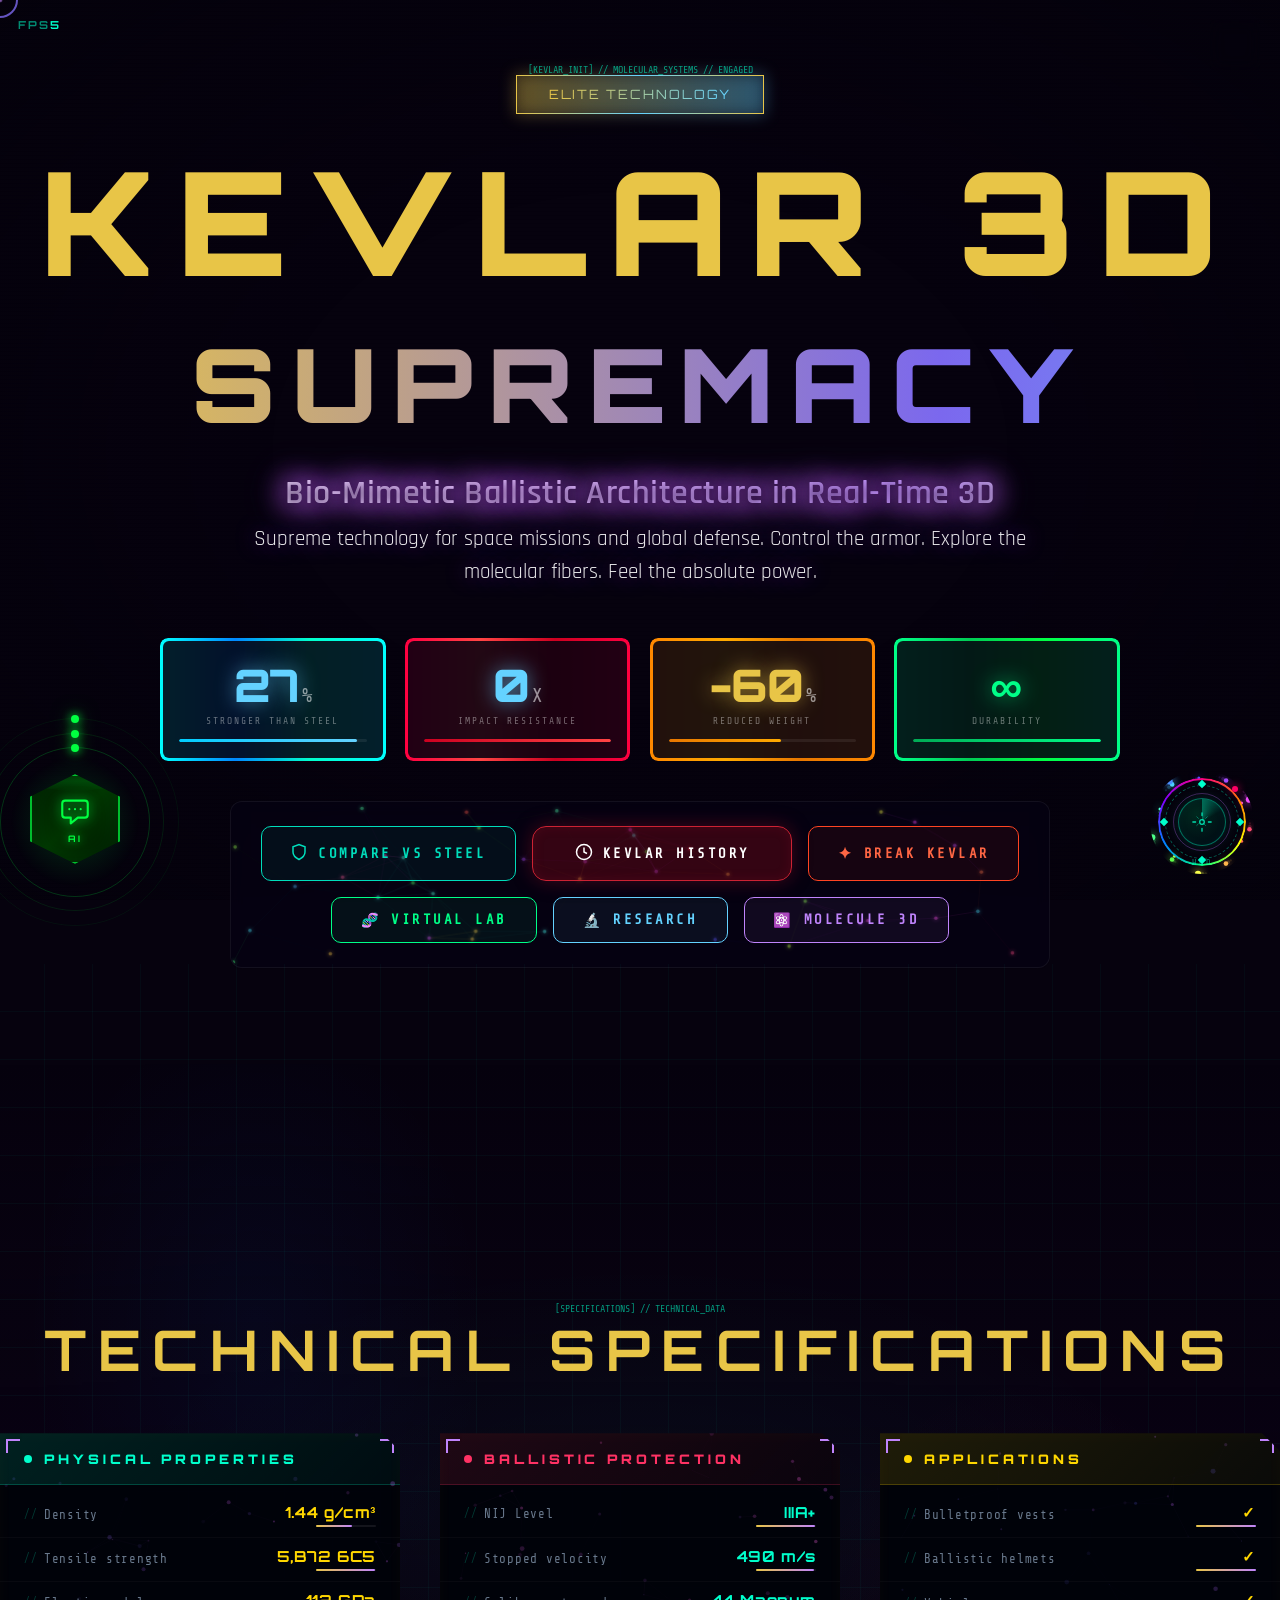
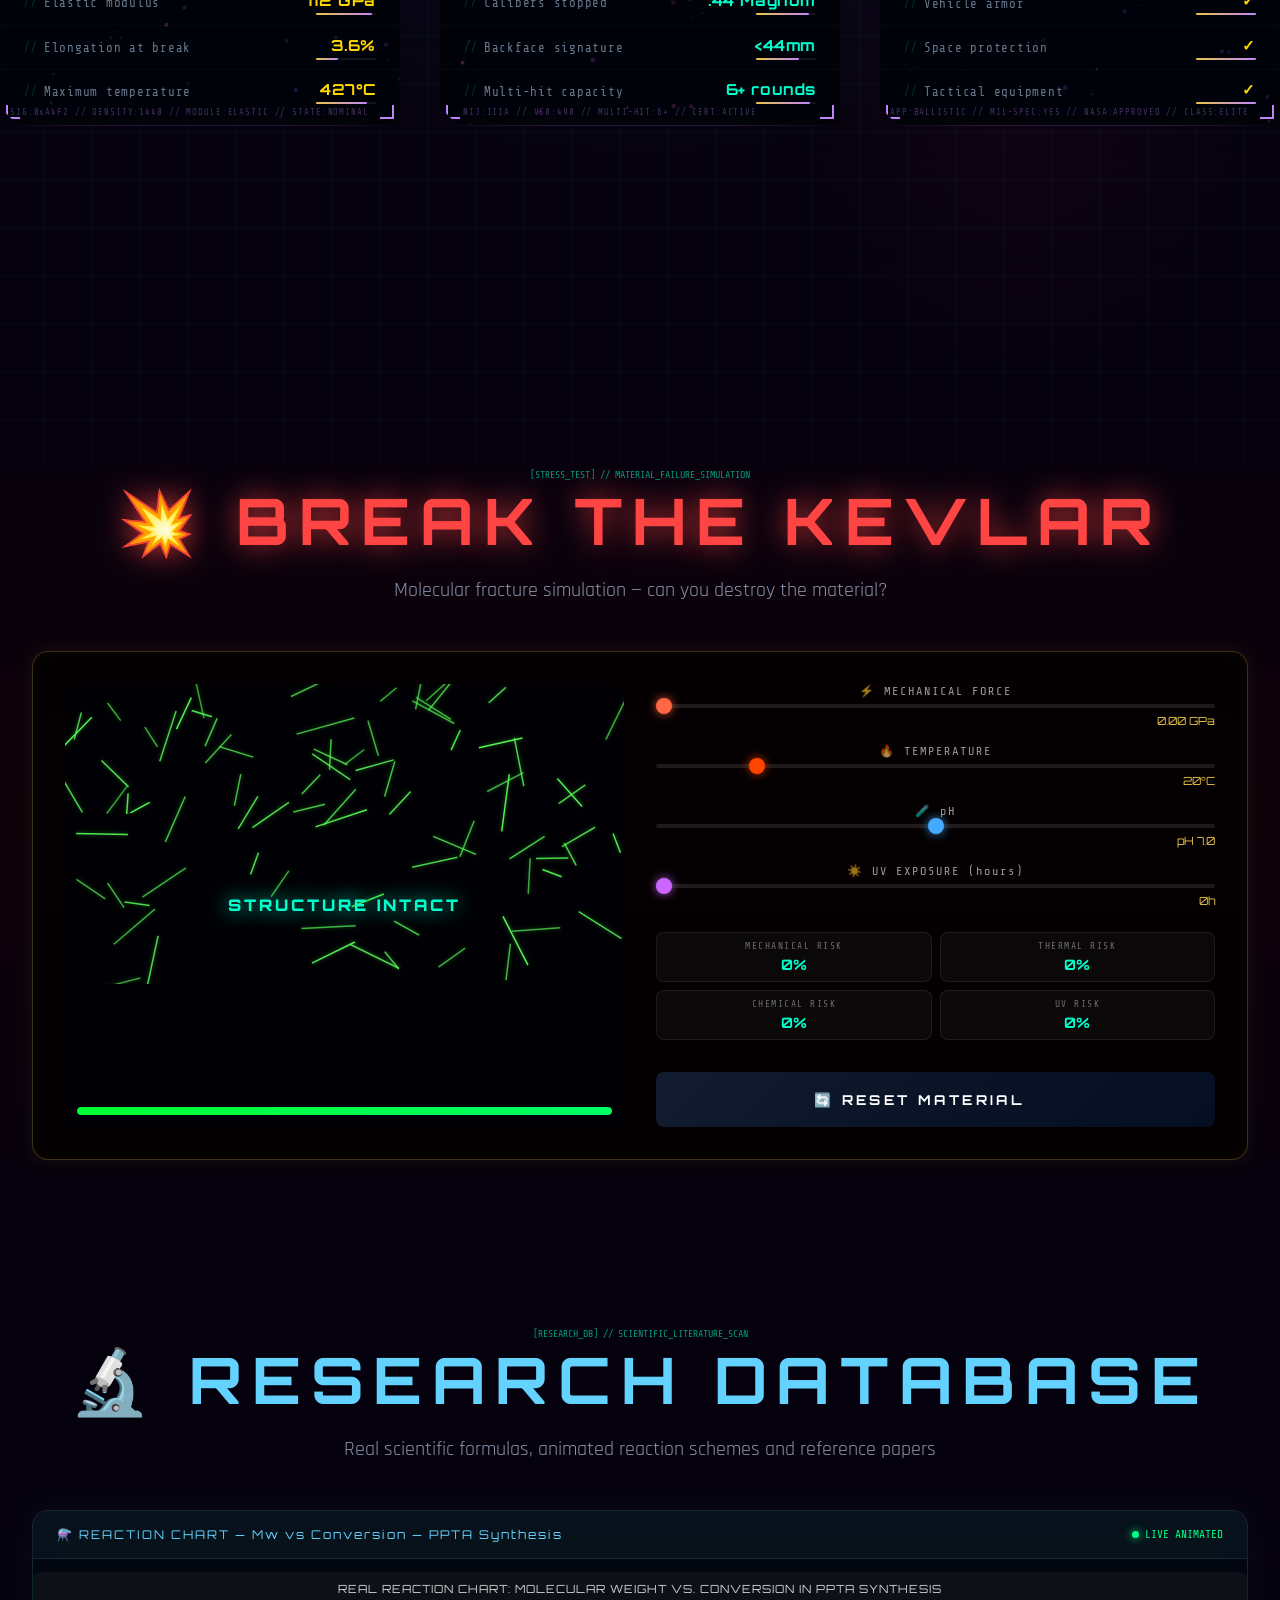
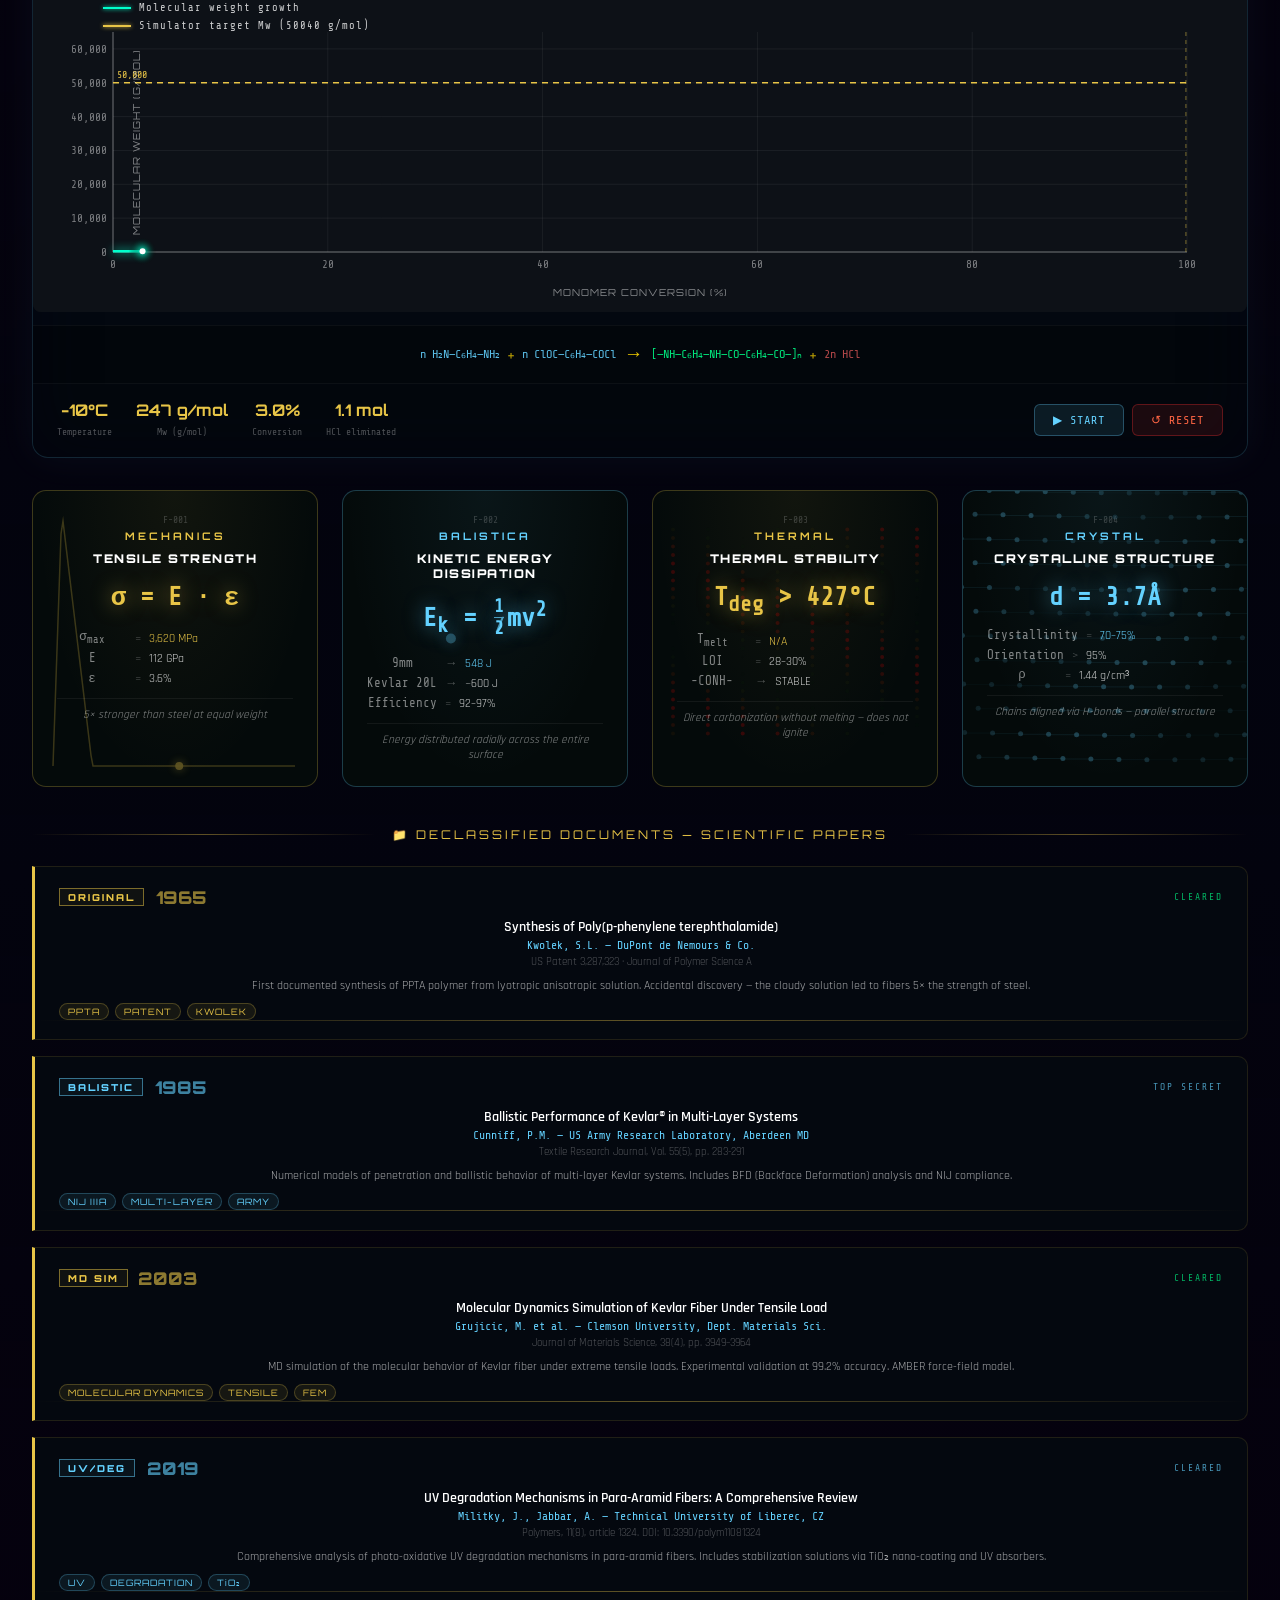
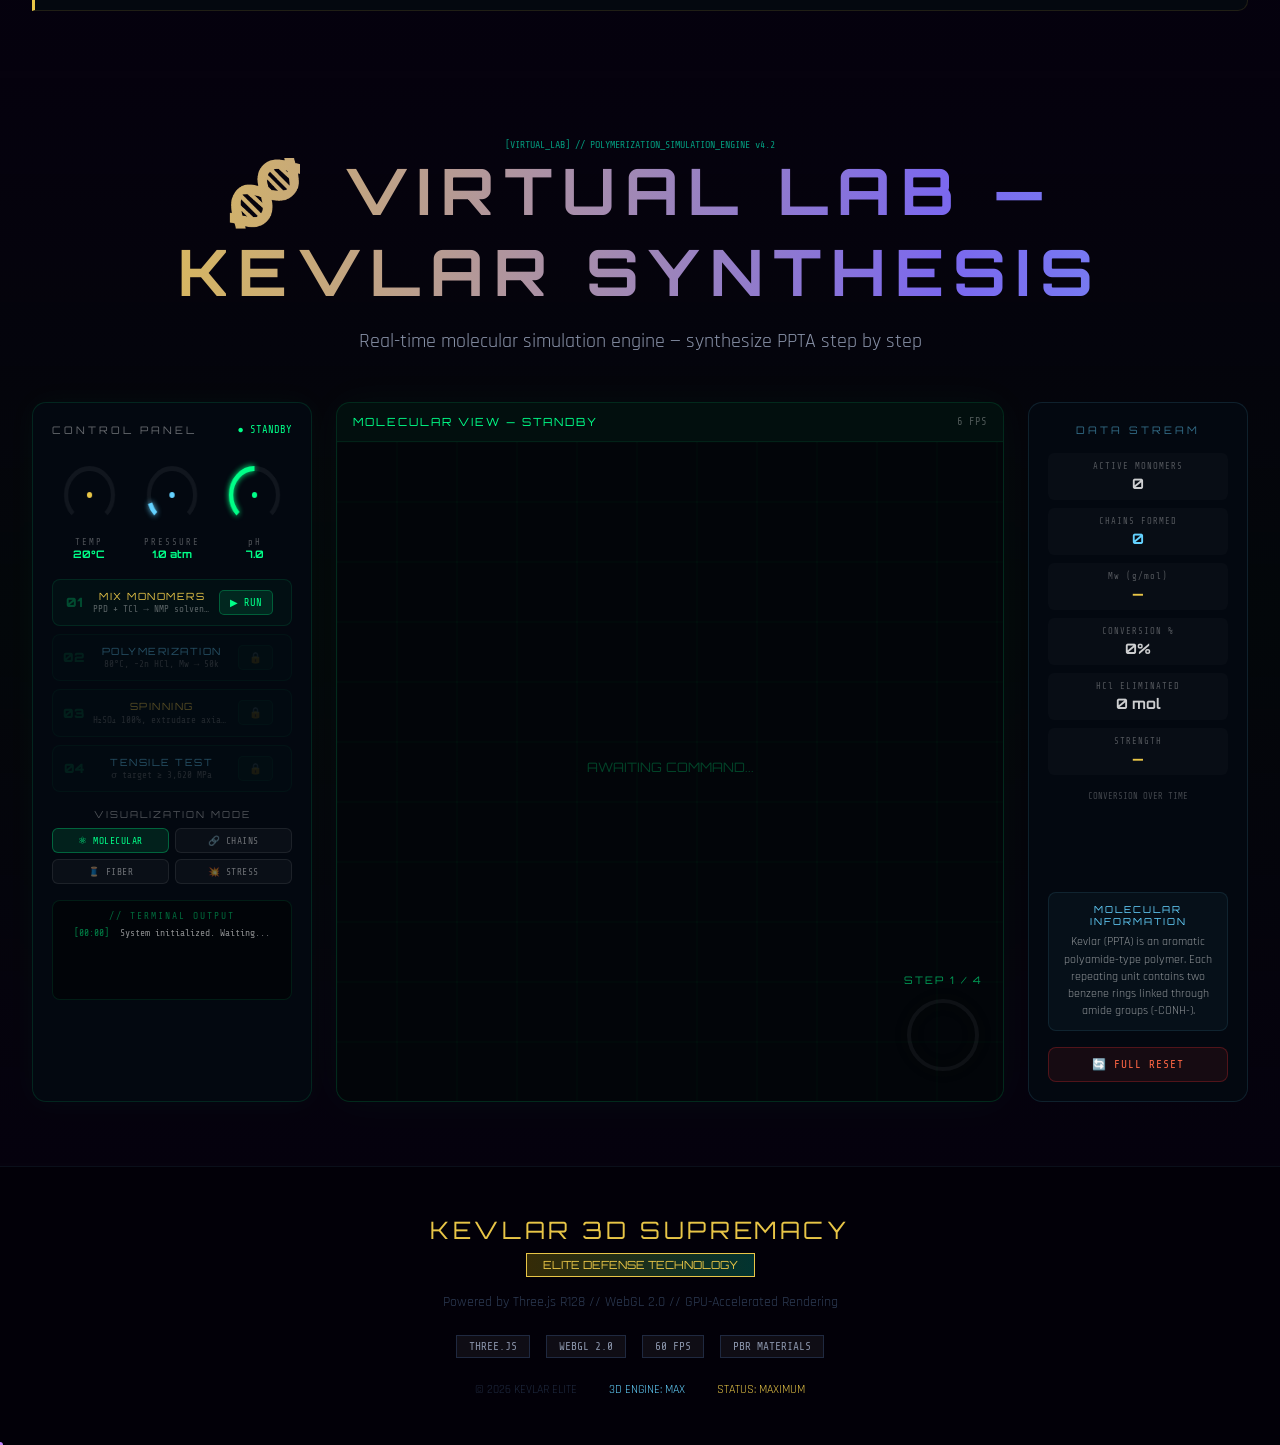
==== commit 9a2cfb6a: "Add files via upload" ====
--- a/index.html
+++ b/index.html
@@ -22,40 +22,59 @@
             opacity: 0;
             transform: translateY(40px);
             transition: opacity 0.7s cubic-bezier(0.22, 1, 0.36, 1),
-                        transform 0.7s cubic-bezier(0.22, 1, 0.36, 1);
+                transform 0.7s cubic-bezier(0.22, 1, 0.36, 1);
             will-change: opacity, transform;
         }
+
         .scroll-reveal.visible {
             opacity: 1;
             transform: translateY(0);
         }
+
         /* Stagger delays for children */
-        .scroll-reveal.delay-1 { transition-delay: 0.1s; }
-        .scroll-reveal.delay-2 { transition-delay: 0.2s; }
-        .scroll-reveal.delay-3 { transition-delay: 0.3s; }
-        .scroll-reveal.delay-4 { transition-delay: 0.4s; }
-        .scroll-reveal.delay-5 { transition-delay: 0.5s; }
+        .scroll-reveal.delay-1 {
+            transition-delay: 0.1s;
+        }
+
+        .scroll-reveal.delay-2 {
+            transition-delay: 0.2s;
+        }
+
+        .scroll-reveal.delay-3 {
+            transition-delay: 0.3s;
+        }
+
+        .scroll-reveal.delay-4 {
+            transition-delay: 0.4s;
+        }
+
+        .scroll-reveal.delay-5 {
+            transition-delay: 0.5s;
+        }
 
         /* Slide from left variant */
         .scroll-reveal-left {
             opacity: 0;
             transform: translateX(-40px);
             transition: opacity 0.7s cubic-bezier(0.22, 1, 0.36, 1),
-                        transform 0.7s cubic-bezier(0.22, 1, 0.36, 1);
+                transform 0.7s cubic-bezier(0.22, 1, 0.36, 1);
             will-change: opacity, transform;
         }
+
         .scroll-reveal-left.visible {
             opacity: 1;
             transform: translateX(0);
         }
+
         /* Slide from right variant */
         .scroll-reveal-right {
             opacity: 0;
             transform: translateX(40px);
             transition: opacity 0.7s cubic-bezier(0.22, 1, 0.36, 1),
-                        transform 0.7s cubic-bezier(0.22, 1, 0.36, 1);
+                transform 0.7s cubic-bezier(0.22, 1, 0.36, 1);
             will-change: opacity, transform;
         }
+
         .scroll-reveal-right.visible {
             opacity: 1;
             transform: translateX(0);
@@ -63,6 +82,7 @@
 
         /* For users who prefer reduced motion */
         @media (prefers-reduced-motion: reduce) {
+
             .scroll-reveal,
             .scroll-reveal-left,
             .scroll-reveal-right {
@@ -340,7 +360,7 @@
             }
         }
     </style>
-    <a href="../index.html" class="lang-switch-btn">RO</a>
+    <a href="site_eng/index.html" class="lang-switch-btn">EN</a>
 
     <!-- KEVLAR AAA BACKGROUND -->
     <canvas id="cvs"></canvas>
@@ -1294,7 +1314,8 @@
                     </div>
 
                     <div class="timeline-node scroll-reveal" data-year="2026">
-                        <div class="timeline-year-badge military-text gold-glow scroll-reveal-left delay-1">PREZENT</div>
+                        <div class="timeline-year-badge military-text gold-glow scroll-reveal-left delay-1">PREZENT
+                        </div>
                         <div class="timeline-content tactical-border ultra-card scroll-reveal delay-2">
                             <canvas class="ultra-card-canvas" id="uc-canvas"></canvas>
                             <div class="uc-corner tl"></div>
@@ -1347,8 +1368,10 @@
                 </div>
 
                 <!-- Technical Documentation Grid -->
-                <div class="data-stream scroll-reveal" style="margin-top: 4rem;">[TECHNICAL_DOCS] // MOLECULAR_PROPERTIES</div>
-                <h3 class="military-text section-title cyber-glow scroll-reveal delay-1" style="font-size: 2rem; margin: 2rem 0;">TECHNICAL
+                <div class="data-stream scroll-reveal" style="margin-top: 4rem;">[TECHNICAL_DOCS] //
+                    MOLECULAR_PROPERTIES</div>
+                <h3 class="military-text section-title cyber-glow scroll-reveal delay-1"
+                    style="font-size: 2rem; margin: 2rem 0;">TECHNICAL
                     DOCUMENTATION</h3>
 
                 <div class="hud-doc-grid">
@@ -4098,8 +4121,8 @@
             }
         })();
     </script>
-
-</body>
+    <script>
+        /* ── HUD GRAPH MINI ANIMATION ── */
         (function () {
             const canvas = document.getElementById('hud-graph');
             if (!canvas) return;
@@ -4185,7 +4208,6 @@
             draw();
         })();
     </script>
-
 </body>
 
 </html>
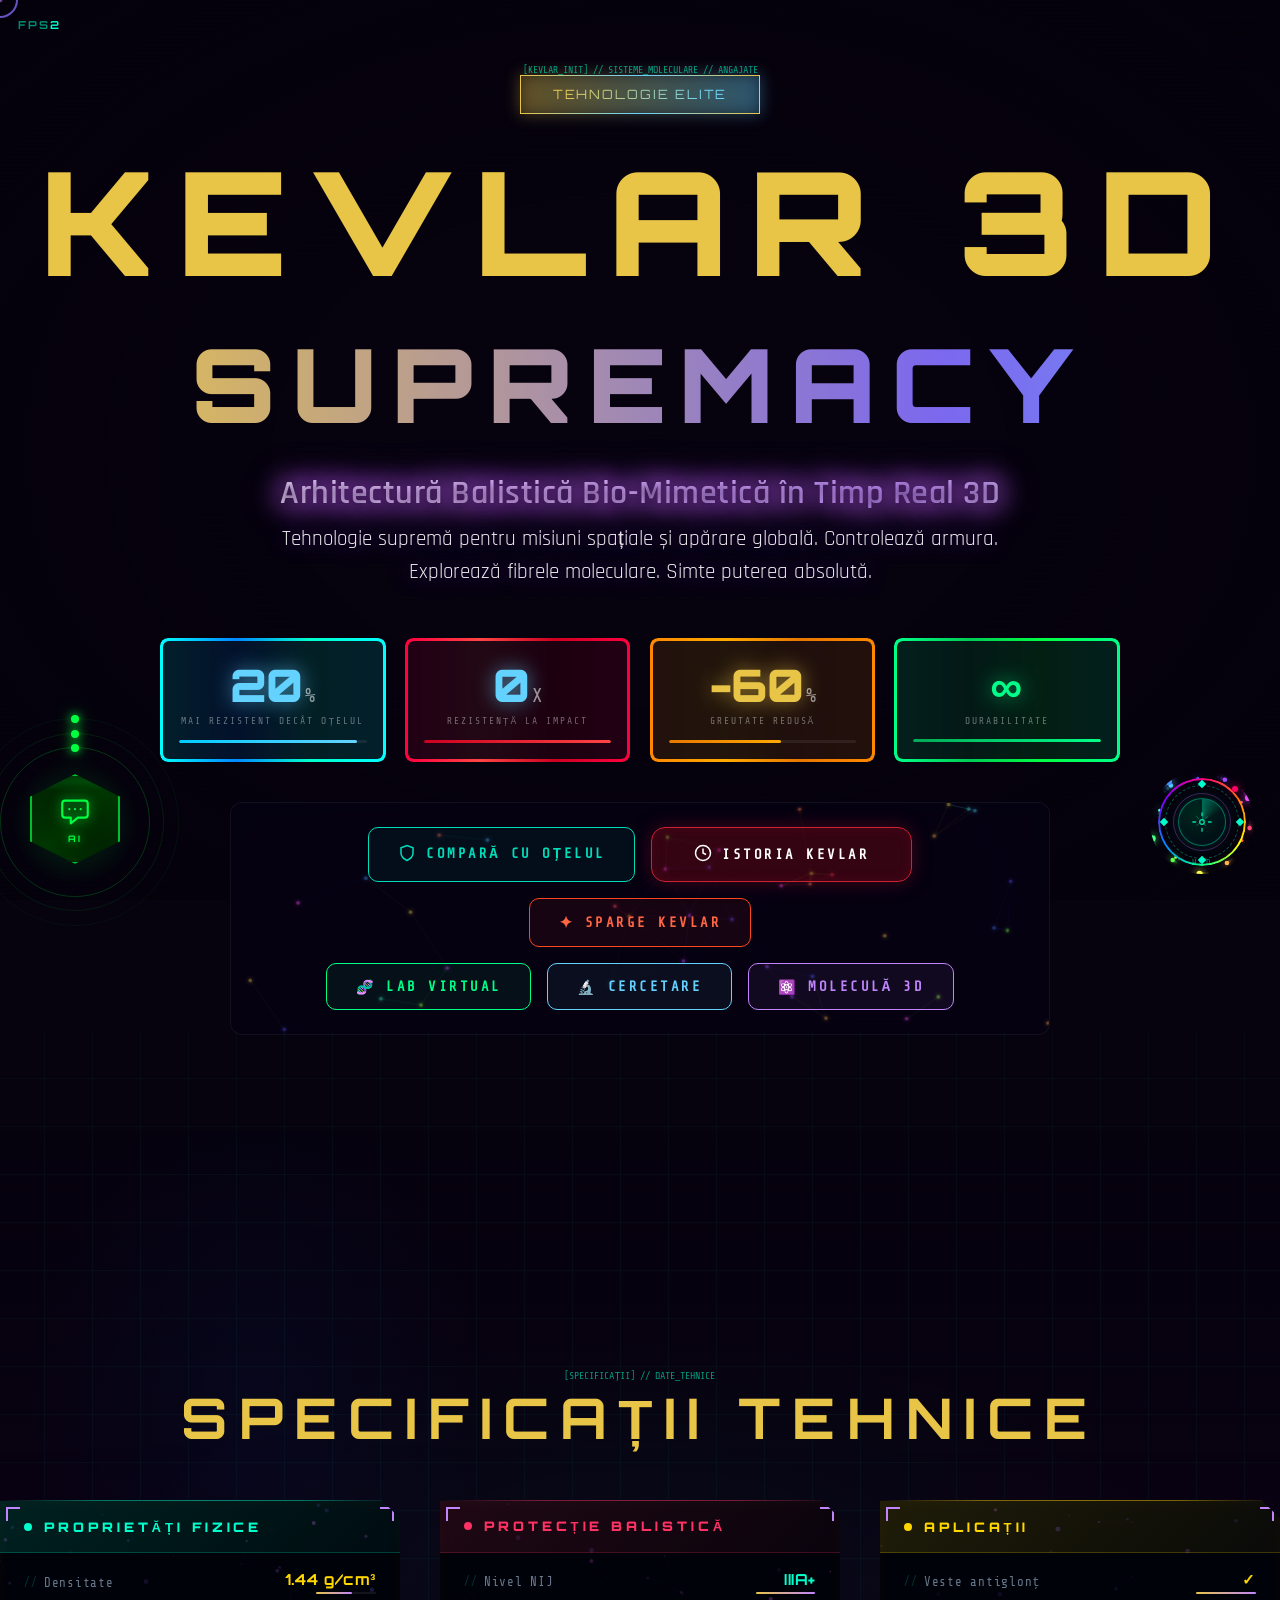
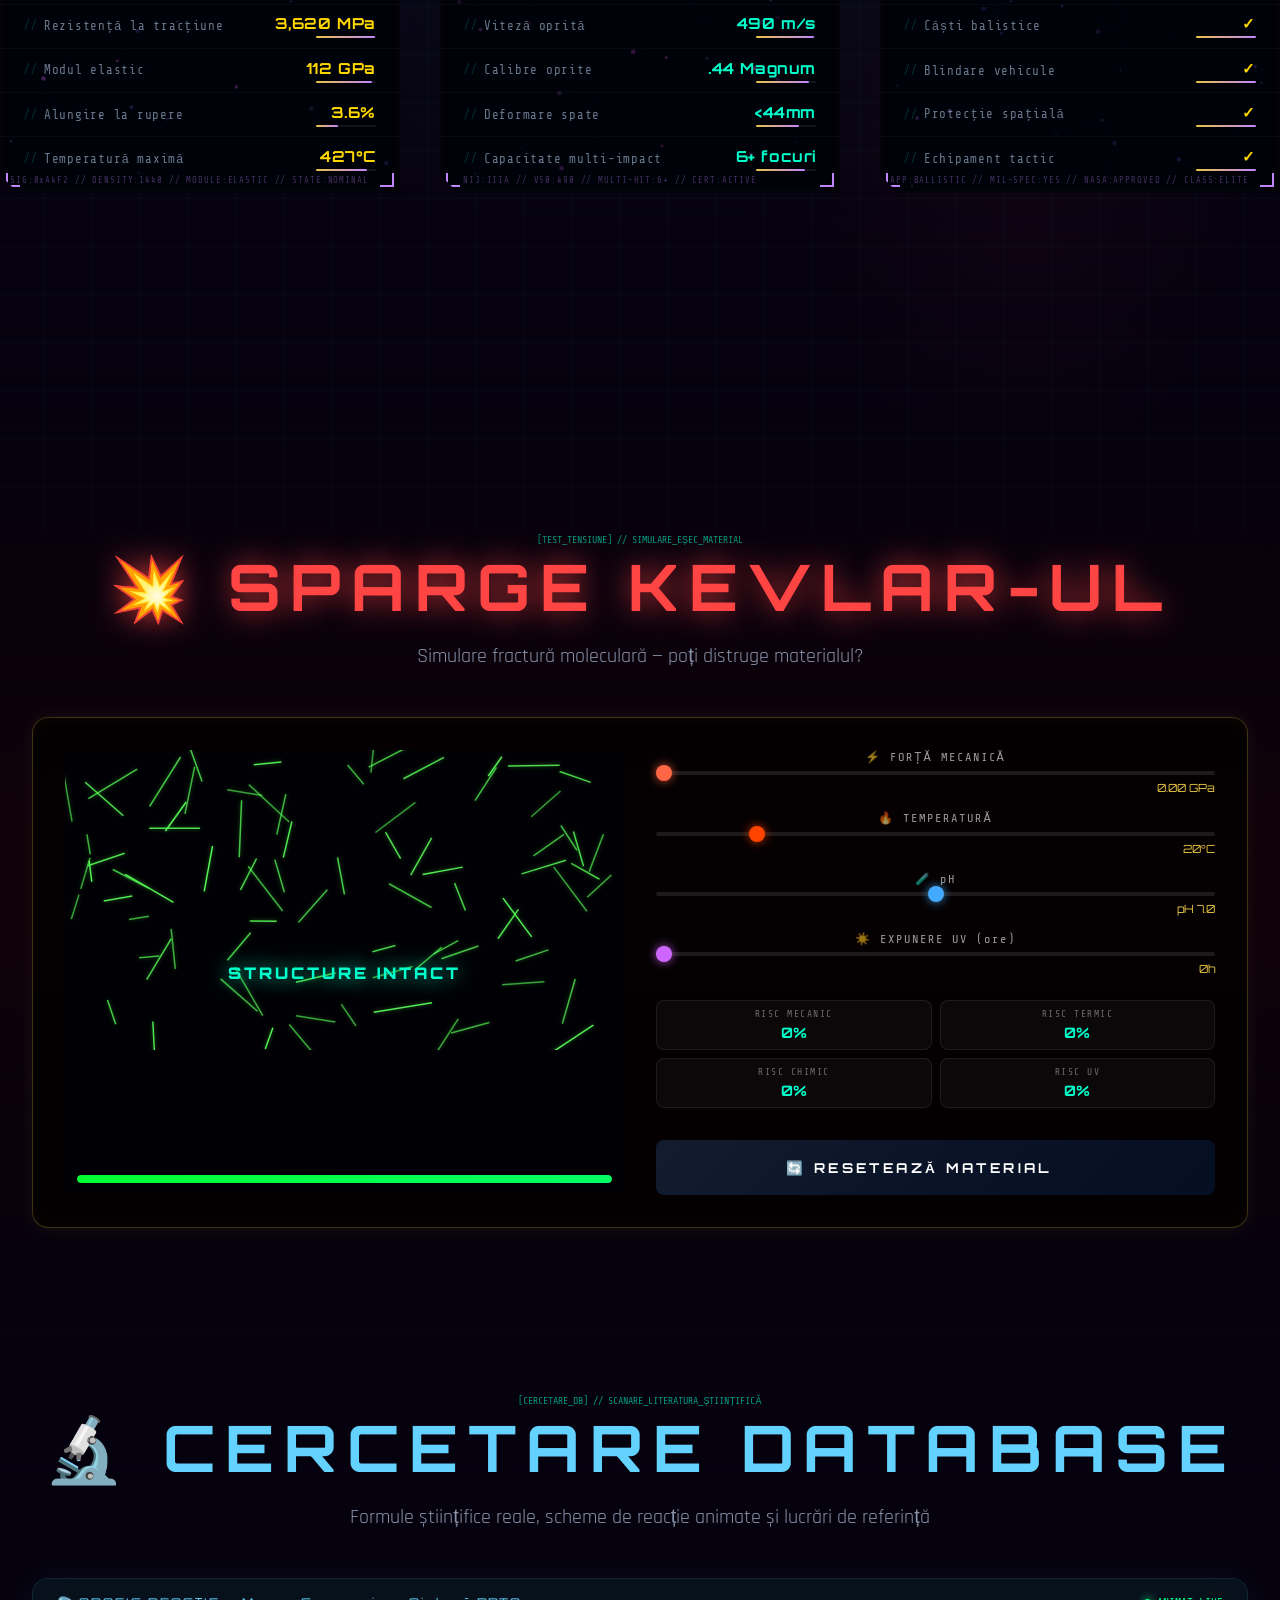
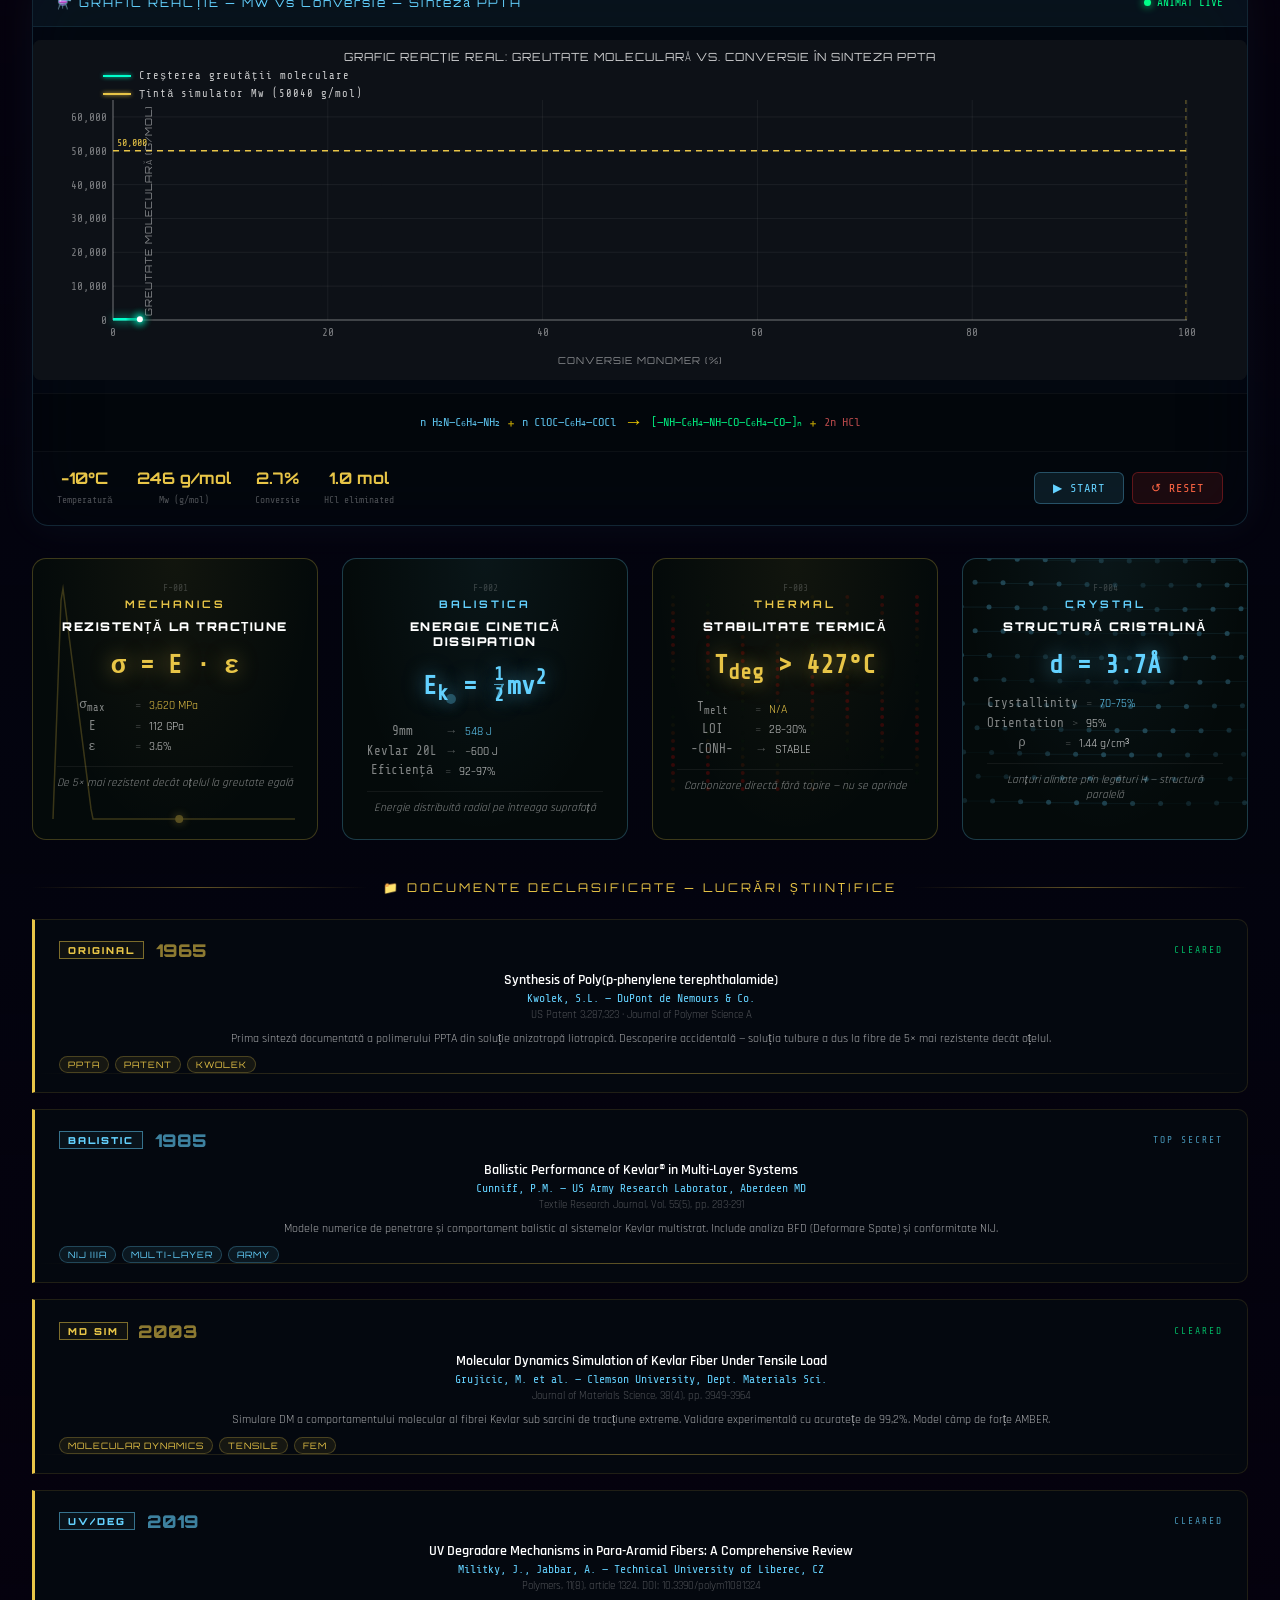
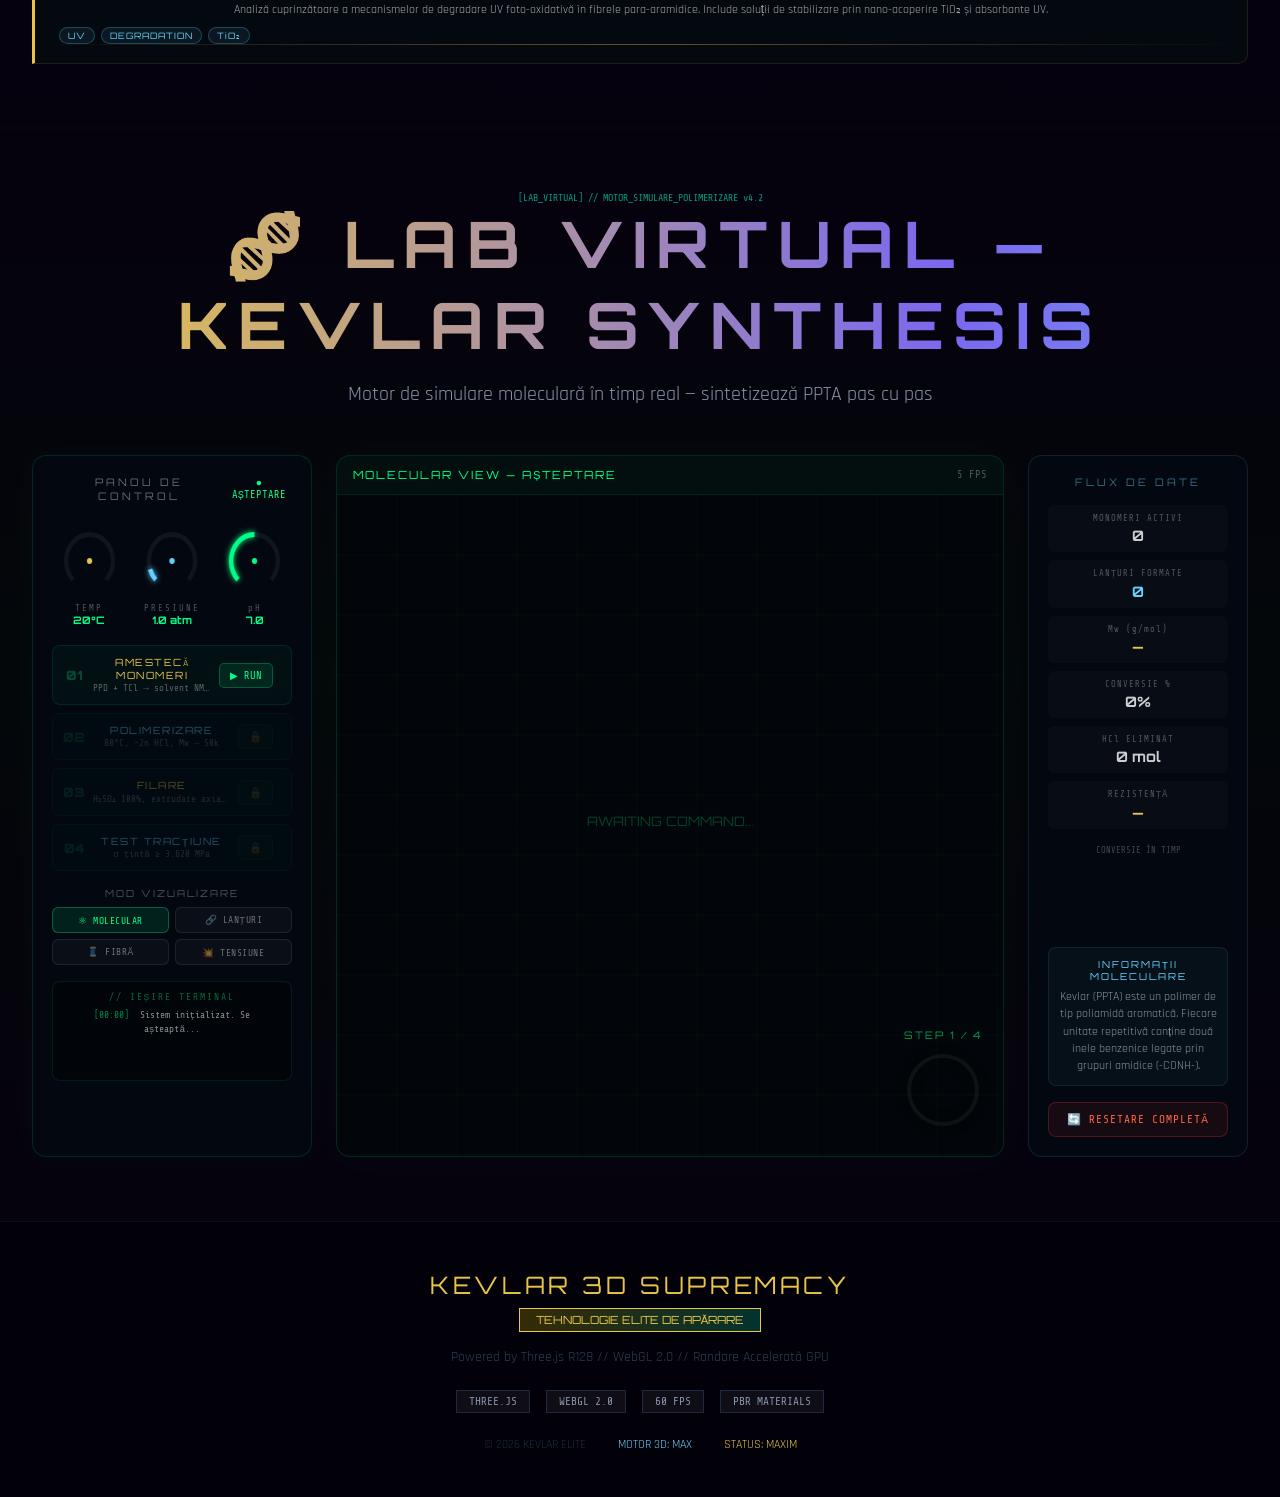
==== commit 32ec72c3: "Add files via upload" ====
--- a/index.html
+++ b/index.html
@@ -4,7 +4,7 @@
 <head>
     <meta charset="UTF-8">
     <meta name="viewport" content="width=device-width, initial-scale=1.0">
-    <title>KEVLAR 3D SUPREMACY - Elite Defense Systems</title>
+    <title>KEVLAR 3D SUPREMACY - Sisteme Elite de Apărare</title>
     <script src="https://cdnjs.cloudflare.com/ajax/libs/three.js/r128/three.min.js"></script>
     <script src="https://cdn.jsdelivr.net/npm/three@0.128.0/examples/js/shaders/CopyShader.js"></script>
     <script src="https://cdn.jsdelivr.net/npm/three@0.128.0/examples/js/shaders/LuminosityHighPassShader.js"></script>
@@ -408,13 +408,13 @@
                 <div class="htd"></div>
                 <span>KEVLAR</span>
                 <div class="ht-sep"></div>
-                <span class="ht-sub">TECHNICAL DASHBOARD v2</span>
+                <span class="ht-sub">PANOU TEHNIC v2</span>
             </div>
             <div class="hcl" id="hcl">✕</div>
 
             <!-- ── RENDER ENGINE ── -->
             <div class="hud-section">
-                <div class="hud-section-label">⚙ RENDER ENGINE</div>
+                <div class="hud-section-label">⚙ MOTOR DE RANDARE</div>
                 <div class="hud-coords">
                     <div class="hud-axis">
                         <div class="hud-axis-label">X</div>
@@ -487,10 +487,10 @@
                 </div>
             </div>
 
-            <!-- ── TENSILE LOAD ── -->
+            <!-- ── SARCINĂ DE TRACȚIUNE ── -->
             <div class="hud-load">
                 <div class="hud-load-label">
-                    <span>TENSILE LOAD</span>
+                    <span>SARCINĂ DE TRACȚIUNE</span>
                     <span class="co" id="h-tensile-val">3,620 MPa</span>
                 </div>
                 <div class="hbw">
@@ -503,10 +503,10 @@
 
             <!-- ── BALLISTIC PARAMETERS ── -->
             <div class="hud-section hud-section-mt">
-                <div class="hud-section-label">🎯 BALLISTIC PARAMETERS</div>
+                <div class="hud-section-label">🎯 PARAMETRI BALISTICI</div>
                 <div class="hud-kv-grid">
                     <div class="hkv">
-                        <span class="hkv-label">V50 VELOCITY</span>
+                        <span class="hkv-label">VITEZĂ V50</span>
                         <span class="hkv-val" id="h-v50" style="color:#00ffcc;">440 m/s</span>
                     </div>
                     <div class="hkv">
@@ -514,36 +514,36 @@
                         <span class="hkv-val" id="h-bfd" style="color:#ff9900;">44 mm</span>
                     </div>
                     <div class="hkv">
-                        <span class="hkv-label">AMMO TYPE</span>
+                        <span class="hkv-label">TIP MUNIȚIE</span>
                         <span class="hkv-val" id="h-ammo" style="color:#e8c547;">.44 MAG</span>
                     </div>
                     <div class="hkv">
-                        <span class="hkv-label">NIJ LEVEL</span>
+                        <span class="hkv-label">NIVEL NIJ</span>
                         <span class="hkv-val" style="color:#00ff88;">IIIA+</span>
                     </div>
                 </div>
                 <!-- BFD bar -->
                 <div class="hud-mini-bar-wrap">
-                    <div class="hud-mini-bar-label">BFD TRAUMA DEPTH</div>
+                    <div class="hud-mini-bar-label">ADÂNCIME TRAUMĂ BFD</div>
                     <div class="hud-mini-bar-track">
                         <div class="hud-mini-bar-fill bfd-fill" id="h-bfd-bar" style="width:44%"></div>
-                        <div class="hud-mini-bar-limit">44mm NIJ limit</div>
+                        <div class="hud-mini-bar-limit">Limită NIJ 44mm</div>
                     </div>
                 </div>
             </div>
 
             <!-- ── THERMAL & CHEMICAL ── -->
             <div class="hud-section hud-section-mt">
-                <div class="hud-section-label">🌡 THERMAL & CHEMICAL</div>
+                <div class="hud-section-label">🌡 TERMIC & CHIMIC</div>
                 <div class="hud-mini-bar-wrap">
-                    <div class="hud-mini-bar-label">THERMAL STABILITY <span class="hkv-val" style="color:#ff6644;"
+                    <div class="hud-mini-bar-label">STABILITATE TERMICĂ <span class="hkv-val" style="color:#ff6644;"
                             id="h-temp-val">25°C / 450°C</span></div>
                     <div class="hud-mini-bar-track">
                         <div class="hud-mini-bar-fill thermal-fill" id="h-thermal-bar" style="width:6%"></div>
                     </div>
                 </div>
                 <div class="hud-mini-bar-wrap" style="margin-top:6px;">
-                    <div class="hud-mini-bar-label">UV DEGRADATION <span class="hkv-val" style="color:#c084fc;"
+                    <div class="hud-mini-bar-label">DEGRADARE UV <span class="hkv-val" style="color:#c084fc;"
                             id="h-uv-val">0 h / 1000 h</span></div>
                     <div class="hud-mini-bar-track">
                         <div class="hud-mini-bar-fill uv-fill" id="h-uv-bar" style="width:0%"></div>
@@ -553,18 +553,18 @@
 
             <!-- ── MATERIAL SCIENCE ── -->
             <div class="hud-section hud-section-mt">
-                <div class="hud-section-label">🔬 MATERIAL SCIENCE</div>
+                <div class="hud-section-label">🔬 ȘTIINȚA MATERIALELOR</div>
                 <div class="hud-kv-grid">
                     <div class="hkv">
-                        <span class="hkv-label">YOUNG'S MODULUS</span>
+                        <span class="hkv-label">MODULUL LUI YOUNG</span>
                         <span class="hkv-val" style="color:#64d2ff;">112 GPa</span>
                     </div>
                     <div class="hkv">
-                        <span class="hkv-label">ELONGATION@BREAK</span>
+                        <span class="hkv-label">ALUNGIRE@RUPERE</span>
                         <span class="hkv-val" id="h-elong" style="color:#00ff88;">2.4%</span>
                     </div>
                     <div class="hkv">
-                        <span class="hkv-label">SPECIFIC STRENGTH</span>
+                        <span class="hkv-label">SPECIFIC REZISTENȚĂ</span>
                         <span class="hkv-val" style="color:#e8c547;">2514 kN·m/kg</span>
                     </div>
                     <div class="hkv">
@@ -574,7 +574,7 @@
                 </div>
                 <!-- Stress/strain mini graph -->
                 <div class="hud-mini-bar-wrap" style="margin-top:6px;">
-                    <div class="hud-mini-bar-label">STRESS / STRAIN CURVE</div>
+                    <div class="hud-mini-bar-label">CURBĂ TENSIUNE / DEFORMARE</div>
                     <canvas id="hud-stress-canvas" width="544" height="192"
                         style="width:100%;display:block;margin-top:4px;border-radius:3px;background:rgba(0,6,5,0.85);border:1px solid rgba(0,255,200,0.1);"></canvas>
                 </div>
@@ -582,18 +582,18 @@
 
             <!-- ── FABRICATION SPECS ── -->
             <div class="hud-section hud-section-mt">
-                <div class="hud-section-label">🏭 FABRICATION SPECS</div>
+                <div class="hud-section-label">🏭 SPECIFICAȚII FABRICARE</div>
                 <div class="hud-kv-grid">
                     <div class="hkv">
                         <span class="hkv-label">DENIER / DTEX</span>
                         <span class="hkv-val" style="color:#00ffcc;">1000D / 1111T</span>
                     </div>
                     <div class="hkv">
-                        <span class="hkv-label">WEAVE PATTERN</span>
+                        <span class="hkv-label">MODEL ȚESĂTURĂ</span>
                         <span class="hkv-val" style="color:#e8c547;">PLAIN 2×2</span>
                     </div>
                     <div class="hkv">
-                        <span class="hkv-label">AREAL DENSITY</span>
+                        <span class="hkv-label">DENSITATE AREALĂ</span>
                         <span class="hkv-val" style="color:#64d2ff;">180 g/m²</span>
                     </div>
                     <div class="hkv">
@@ -603,15 +603,15 @@
                 </div>
             </div>
 
-            <!-- ── IMPACT DISSIPATION WAVE ── -->
+            <!-- ── UNDĂ DISIPARE IMPACT ── -->
             <div class="hud-graph-wrap" style="margin-top:8px;">
-                <div class="hud-graph-label">IMPACT DISSIPATION WAVE</div>
+                <div class="hud-graph-label">UNDĂ DISIPARE IMPACT</div>
                 <canvas id="hud-graph" width="272" height="38"></canvas>
             </div>
 
             <!-- ── ENVIRONMENTAL IMPACT TOGGLE ── -->
             <div class="hud-section hud-section-mt">
-                <div class="hud-section-label">🌍 ENVIRONMENTAL IMPACT</div>
+                <div class="hud-section-label">🌍 IMPACT ECOLOGIC</div>
                 <button id="env-toggle-btn" style="
                     width:100%; padding:6px 10px; margin-top:5px;
                     background:rgba(0,255,136,0.06); border:1.5px solid #00ff88;
@@ -621,13 +621,13 @@
                     transition:all 0.2s;
                 ">
                     <span style="font-size:10px;">⇄</span>
-                    <span id="env-mode-badge">☀ DRY / NOMINAL</span>
+                    <span id="env-mode-badge">☀ USCAT / NOMINAL</span>
                 </button>
                 <div id="env-indicator" style="
                     font-family:'Share Tech Mono',monospace; font-size:7px;
                     color:#00ff88; letter-spacing:1px; margin-top:5px;
                     text-align:center; min-height:10px;
-                ">✓ ALL VALUES NOMINAL</div>
+                ">✓ TOATE VALORILE NOMINALE</div>
             </div>
 
             <!-- Status tags -->
@@ -638,7 +638,7 @@
             </div>
 
             <div class="hft">
-                <span>LAYERS: 20–30</span>
+                <span>STRATURI: 20–30</span>
                 <span id="hts">00:00:00</span>
                 <span>BLOOM: MAX</span>
             </div>
@@ -648,12 +648,12 @@
     <!-- Loading Screen -->
     <div id="loading-screen" class="loading-screen">
         <div class="loading-content">
-            <div class="military-text loading-title gold-glow glitch">INITIALIZING KEVLAR MATRIX</div>
-            <div class="loading-subtitle">ELITE DEFENSE SYSTEMS</div>
+            <div class="military-text loading-title gold-glow glitch">INIȚIALIZARE MATRICE KEVLAR</div>
+            <div class="loading-subtitle">SISTEME ELITE DE APĂRARE</div>
             <div class="loading-bar">
                 <div class="loading-fill"></div>
             </div>
-            <div class="data-stream loading-data">[LOADING 3D ASSETS] // WEB_ENGINE_INIT</div>
+            <div class="data-stream loading-data">[SE ÎNCARCĂ ACTIVELE 3D] // INIȚIALIZARE_MOTOR_WEB</div>
         </div>
     </div>
 
@@ -675,21 +675,21 @@
                     <div class="pulse-ring delay-1"></div>
                     <div class="pulse-ring delay-2"></div>
                 </div>
-                <h2 class="military-text security-title rgb-text">MAXIMUM SECURITY</h2>
-                <p class="security-subtitle">ELITE ACCESS REQUIRED</p>
+                <h2 class="military-text security-title rgb-text">SECURITATE MAXIMĂ</h2>
+                <p class="security-subtitle">ACCES ELITE NECESAR</p>
             </div>
             <div class="password-container">
-                <input type="password" id="password-input" class="password-input" placeholder="ENTER ACCESS CODE"
+                <input type="password" id="password-input" class="password-input" placeholder="INTRODUCEȚI CODUL DE ACCES"
                     maxlength="4">
                 <div class="password-decoration left"></div>
                 <div class="password-decoration right"></div>
             </div>
             <button id="unlock-btn" class="rgb-glow-btn">
-                <span class="btn-text">AUTHENTICATE</span>
+                <span class="btn-text">AUTENTIFICARE</span>
                 <span class="btn-glow"></span>
                 <span class="btn-rgb-border"></span>
             </button>
-            <div id="security-error" class="security-error hidden">ACCESS DENIED</div>
+            <div id="security-error" class="security-error hidden">ACCES REFUZAT</div>
             <div class="security-scanner"></div>
         </div>
     </div>
@@ -697,8 +697,8 @@
     <!-- Dynamics Panel with 3D Camera -->
     <div id="dynamics-panel" class="dynamics-panel hidden">
         <div class="dynamics-header">
-            <span class="dynamics-status">● SYSTEM</span>
-            <span class="military-text rgb-text">CAMERA DYNAMICS</span>
+            <span class="dynamics-status">● SISTEM</span>
+            <span class="military-text rgb-text">DINAMICA CAMEREI</span>
         </div>
         <canvas id="camera-3d-model" class="camera-model-canvas"></canvas>
         <div class="dynamics-content">
@@ -719,7 +719,7 @@
                 <span id="cam-fov" class="dynamic-data cyan">75°</span>
             </div>
             <div class="dynamic-value">
-                <span class="dynamic-label">ROTATION:</span>
+                <span class="dynamic-label">ROTAȚIE:</span>
                 <span id="cam-rot" class="dynamic-data gold">0.000</span>
             </div>
             <div class="dynamic-value">
@@ -727,11 +727,11 @@
                 <span id="fps-counter" class="dynamic-data cyan">60</span>
             </div>
             <div class="dynamic-value">
-                <span class="dynamic-label">PARTICLES:</span>
+                <span class="dynamic-label">PARTICULE:</span>
                 <span id="particle-count" class="dynamic-data gold">2000</span>
             </div>
             <div class="dynamic-value">
-                <span class="dynamic-label">FIBERS:</span>
+                <span class="dynamic-label">FIBRE:</span>
                 <span id="fiber-count" class="dynamic-data cyan">100</span>
             </div>
         </div>
@@ -744,17 +744,17 @@
         <!-- Hero Section -->
         <section class="content-section hero-section">
             <div class="hero-content">
-                <div class="data-stream">[KEVLAR_INIT] // MOLECULAR_SYSTEMS // ENGAGED</div>
+                <div class="data-stream">[KEVLAR_INIT] // SISTEME_MOLECULARE // ANGAJATE</div>
 
                 <div class="elite-badge">
-                    <span class="military-text">ELITE TECHNOLOGY</span>
+                    <span class="military-text">TEHNOLOGIE ELITE</span>
                 </div>
 
                 <h1 class="military-text hero-title glitch gold-glow">KEVLAR 3D</h1>
                 <h2 class="military-text hero-subtitle rgb-text">SUPREMACY</h2>
-                <p class="hero-description">Bio-Mimetic Ballistic Architecture in Real-Time 3D</p>
-                <p class="hero-subdesc">Supreme technology for space missions and global defense. Control the armor.
-                    Explore the molecular fibers. Feel the absolute power.</p>
+                <p class="hero-description">Arhitectură Balistică Bio-Mimetică în Timp Real 3D</p>
+                <p class="hero-subdesc">Tehnologie supremă pentru misiuni spațiale și apărare globală. Controlează armura.
+                    Explorează fibrele moleculare. Simte puterea absolută.</p>
 
                 <!-- Stats Grid -->
                 <div class="stats-grid ultra-stats-grid">
@@ -765,7 +765,7 @@
                                 <span class="military-text usc-value counter" data-target="850">0</span>
                                 <span class="usc-unit">%</span>
                             </div>
-                            <div class="usc-label">STRONGER THAN STEEL</div>
+                            <div class="usc-label">MAI REZISTENT DECÂT OȚELUL</div>
                             <div class="usc-bar">
                                 <div class="usc-fill" style="width:95%"></div>
                             </div>
@@ -778,7 +778,7 @@
                                 <span class="military-text usc-value counter" data-target="5">0</span>
                                 <span class="usc-unit">X</span>
                             </div>
-                            <div class="usc-label">IMPACT RESISTANCE</div>
+                            <div class="usc-label">REZISTENȚĂ LA IMPACT</div>
                             <div class="usc-bar">
                                 <div class="usc-fill" style="width:100%"></div>
                             </div>
@@ -791,7 +791,7 @@
                                 <span class="military-text usc-value">-60</span>
                                 <span class="usc-unit">%</span>
                             </div>
-                            <div class="usc-label">REDUCED WEIGHT</div>
+                            <div class="usc-label">GREUTATE REDUSĂ</div>
                             <div class="usc-bar">
                                 <div class="usc-fill" style="width:60%"></div>
                             </div>
@@ -804,7 +804,7 @@
                                 <span class="military-text usc-value">∞</span>
                                 <span class="usc-unit"></span>
                             </div>
-                            <div class="usc-label">DURABILITY</div>
+                            <div class="usc-label">DURABILITATE</div>
                             <div class="usc-bar">
                                 <div class="usc-fill" style="width:100%"></div>
                             </div>
@@ -824,7 +824,7 @@
                                     <path d="M12 22s8-4 8-10V5l-8-3-8 3v7c0 6 8 10 8 10z"></path>
                                 </svg>
                             </span>
-                            <span class="rcn-label military-text">COMPARE VS STEEL</span>
+                            <span class="rcn-label military-text">COMPARĂ CU OȚELUL</span>
                         </button>
                         <button id="timeline-btn" class="rcn-btn rcn-btn-active">
                             <span class="rcn-icon">
@@ -834,12 +834,12 @@
                                     <polyline points="12 6 12 12 16 14"></polyline>
                                 </svg>
                             </span>
-                            <span class="rcn-label military-text">KEVLAR HISTORY</span>
+                            <span class="rcn-label military-text">ISTORIA KEVLAR</span>
                         </button>
                         <button onclick="document.getElementById('break-section').scrollIntoView({behavior:'smooth'})"
                             class="rcn-btn rcn-btn-red">
                             <span class="rcn-spark">✦</span>
-                            <span class="rcn-label military-text">BREAK KEVLAR</span>
+                            <span class="rcn-label military-text">SPARGE KEVLAR</span>
                         </button>
                     </div>
                     <!-- Bottom row: 3 buttons -->
@@ -847,17 +847,17 @@
                         <button onclick="document.getElementById('lab-section').scrollIntoView({behavior:'smooth'})"
                             class="rcn-btn rcn-btn-green">
                             <span class="rcn-icon">🧬</span>
-                            <span class="rcn-label military-text">VIRTUAL LAB</span>
+                            <span class="rcn-label military-text">LAB VIRTUAL</span>
                         </button>
                         <button
                             onclick="document.getElementById('research-section').scrollIntoView({behavior:'smooth'})"
                             class="rcn-btn rcn-btn-cyan">
                             <span class="rcn-icon">🔬</span>
-                            <span class="rcn-label military-text">RESEARCH</span>
+                            <span class="rcn-label military-text">CERCETARE</span>
                         </button>
                         <button onclick="window.location.href='models/molecule.html'" class="rcn-btn rcn-btn-purple">
                             <span class="rcn-icon">⚛️</span>
-                            <span class="rcn-label military-text">MOLECULE 3D</span>
+                            <span class="rcn-label military-text">MOLECULĂ 3D</span>
                         </button>
                     </div>
                 </div>
@@ -871,9 +871,9 @@
         <!-- Steel Comparison Section -->
         <section id="comparison-section" class="content-section comparison-section hidden">
             <div class="section-content">
-                <div class="data-stream">[COMPARISON] // KEVLAR_VS_MATERIALS_3D</div>
-                <h2 class="military-text section-title gold-glow">KEVLAR VS STEEL VS ALUMINUM</h2>
-                <p class="section-subtitle">Interactive 3D Molecular-Level Comparison</p>
+                <div class="data-stream">[COMPARAȚIE] // KEVLAR_VS_MATERIALE_3D</div>
+                <h2 class="military-text section-title gold-glow">KEVLAR VS OȚEL VS ALUMINIU</h2>
+                <p class="section-subtitle">Comparație Interactivă 3D la Nivel Molecular</p>
 
                 <div class="comparison-container triple-compare">
                     <div class="comparison-panel kevlar-panel tactical-border">
@@ -881,20 +881,20 @@
                         <div class="panel-label military-text gold-glow">KEVLAR</div>
                         <div class="panel-stats">
                             <div class="panel-stat">
-                                <span class="stat-name">Density</span>
+                                <span class="stat-name">Densitate</span>
                                 <span class="stat-val gold">1.44 g/cm³</span>
                             </div>
                             <div class="panel-stat">
-                                <span class="stat-name">Tensile</span>
+                                <span class="stat-name">Rezistență</span>
                                 <span class="stat-val gold">3,620 MPa</span>
                             </div>
                             <div class="panel-stat">
-                                <span class="stat-name">Weight</span>
-                                <span class="stat-val gold">ULTRA-LIGHT</span>
+                                <span class="stat-name">Greutate</span>
+                                <span class="stat-val gold">ULTRA-UȘOR</span>
                             </div>
                             <div class="panel-stat">
-                                <span class="stat-name">Flexibility</span>
-                                <span class="stat-val gold">EXTREME</span>
+                                <span class="stat-name">Flexibilitate</span>
+                                <span class="stat-val gold">EXTREMĂ</span>
                             </div>
                         </div>
                     </div>
@@ -909,19 +909,19 @@
                         <div class="panel-label military-text">STEEL</div>
                         <div class="panel-stats">
                             <div class="panel-stat">
-                                <span class="stat-name">Density</span>
+                                <span class="stat-name">Densitate</span>
                                 <span class="stat-val">7.85 g/cm³</span>
                             </div>
                             <div class="panel-stat">
-                                <span class="stat-name">Tensile</span>
+                                <span class="stat-name">Rezistență</span>
                                 <span class="stat-val">400 MPa</span>
                             </div>
                             <div class="panel-stat">
-                                <span class="stat-name">Weight</span>
-                                <span class="stat-val">HEAVY</span>
+                                <span class="stat-name">Greutate</span>
+                                <span class="stat-val">GREU</span>
                             </div>
                             <div class="panel-stat">
-                                <span class="stat-name">Flexibility</span>
+                                <span class="stat-name">Flexibilitate</span>
                                 <span class="stat-val">RIGID</span>
                             </div>
                         </div>
@@ -939,20 +939,20 @@
                         <div class="panel-label military-text cyan">ALUMINUM</div>
                         <div class="panel-stats">
                             <div class="panel-stat">
-                                <span class="stat-name">Density</span>
+                                <span class="stat-name">Densitate</span>
                                 <span class="stat-val cyan">2.70 g/cm³</span>
                             </div>
                             <div class="panel-stat">
-                                <span class="stat-name">Tensile</span>
+                                <span class="stat-name">Rezistență</span>
                                 <span class="stat-val cyan">310 MPa</span>
                             </div>
                             <div class="panel-stat">
-                                <span class="stat-name">Weight</span>
-                                <span class="stat-val cyan">LIGHT</span>
+                                <span class="stat-name">Greutate</span>
+                                <span class="stat-val cyan">UȘOR</span>
                             </div>
                             <div class="panel-stat">
-                                <span class="stat-name">Flexibility</span>
-                                <span class="stat-val cyan">MEDIUM</span>
+                                <span class="stat-name">Flexibilitate</span>
+                                <span class="stat-val cyan">MEDIE</span>
                             </div>
                         </div>
                     </div>
@@ -960,8 +960,8 @@
 
                 <!-- VIDEO SECTION -->
                 <div class="video-intelligence-wrapper">
-                    <div class="data-stream" style="text-align: center; margin-bottom: 1rem;">[VIDEO_FEED] //
-                        KEVLAR_TENSILE_TEST</div>
+                    <div class="data-stream" style="text-align: center; margin-bottom: 1rem;">[FLUX_VIDEO] //
+                        TEST_TENSIUNE_KEVLAR</div>
                     <div class="video-surveillance-container tactical-border">
                         <div class="video-overlay-scan"></div>
                         <div class="video-hud-corners"></div>
@@ -974,36 +974,36 @@
                         </div>
                     </div>
                     <div class="video-caption">
-                        <span class="gold">SUBJECT:</span> KEVLAR STRAND <span class="cyan">//</span>
-                        <span class="gold">TEST:</span> TENSILE BREAKPOINT <span class="cyan">//</span>
-                        <span class="gold">RESULT:</span> 8X STEEL STRENGTH
+                        <span class="gold">SUBIECT:</span> FIR KEVLAR <span class="cyan">//</span>
+                        <span class="gold">TEST:</span> PUNCT DE RUPERE <span class="cyan">//</span>
+                        <span class="gold">REZULTAT:</span> DE 8X MAI REZISTENT DECÂT OȚELUL
                     </div>
                 </div>
 
                 <!-- IMAGE SECTION -->
                 <div class="image-section">
-                    <div class="data-stream" style="margin-bottom: 0.5rem;">[IMAGE_FEED] // KEVLAR_FIBER_STRUCTURE</div>
+                    <div class="data-stream" style="margin-bottom: 0.5rem;">[FLUX_IMAGINE] // STRUCTURA_FIBREI_KEVLAR</div>
                     <div class="image-container tactical-border">
                         <img src="https://scitechdaily.com/images/Strong-Spider-Silk-Concept-Art.jpg"
-                            alt="Kevlar Fiber Structure" class="tactical-image">
+                            alt="Structura Fibrei Kevlar" class="tactical-image">
                     </div>
                     <div class="video-caption" style="margin-top: 0.5rem;">
-                        <span class="gold">TYPE:</span> ARAMID FIBER MESH <span class="cyan">//</span>
-                        <span class="gold">STATUS:</span> HIGH-TENSILE CONFIGURATION
+                        <span class="gold">TIP:</span> PLASĂ DE FIBRĂ ARAMIDICĂ <span class="cyan">//</span>
+                        <span class="gold">STATUS:</span> CONFIGURAȚIE CU TENSIUNE RIDICATĂ
                     </div>
                 </div>
 
                 <!-- DETAILED COMPARISON RESULTS -->
                 <div class="comparison-result-detailed">
-                    <div class="data-stream" style="text-align: center; margin-bottom: 1rem;">[ANALYSIS] //
-                        MATERIAL_COMPARISON_RESULTS</div>
+                    <div class="data-stream" style="text-align: center; margin-bottom: 1rem;">[ANALIZĂ] //
+                        REZULTATE_COMPARAȚIE_MATERIALE</div>
                     <h3 class="military-text section-title rgb-text" style="font-size: 1.8rem; margin-bottom: 2rem;">🏆
-                        WHY IS KEVLAR THE WINNER?</h3>
+                        DE CE KEVLAR ESTE CÂȘTIGĂTORUL?</h3>
 
                     <!-- Performance Bars -->
                     <div class="performance-comparison-grid">
                         <div class="perf-category">
-                            <div class="perf-label">TENSILE STRENGTH (MPa)</div>
+                            <div class="perf-label">REZISTENȚĂ LA TRACȚIUNE (MPa)</div>
                             <div class="perf-bars">
                                 <div class="perf-bar-item kevlar-bar">
                                     <span class="bar-label gold">KEVLAR</span>
@@ -1030,7 +1030,7 @@
                         </div>
 
                         <div class="perf-category">
-                            <div class="perf-label">STRENGTH/WEIGHT RATIO</div>
+                            <div class="perf-label">RAPORT REZISTENȚĂ/GREUTATE</div>
                             <div class="perf-bars">
                                 <div class="perf-bar-item kevlar-bar">
                                     <span class="bar-label gold">KEVLAR</span>
@@ -1062,59 +1062,59 @@
                         <div class="winner-stat gold-stat">
                             <div class="winner-icon">⚡</div>
                             <div class="winner-value gold">9x</div>
-                            <div class="winner-label">Stronger Than Steel</div>
+                            <div class="winner-label">Mai Rezistent Decât Oțelul</div>
                         </div>
                         <div class="winner-stat cyan-stat">
                             <div class="winner-icon">🪶</div>
                             <div class="winner-value cyan">5.4x</div>
-                            <div class="winner-label">Lighter Than Steel</div>
+                            <div class="winner-label">Mai Ușor Decât Oțelul</div>
                         </div>
                         <div class="winner-stat gold-stat">
                             <div class="winner-icon">🛡️</div>
                             <div class="winner-value gold">11.7x</div>
-                            <div class="winner-label">Stronger Than Aluminum</div>
+                            <div class="winner-label">Mai Rezistent Decât Aluminiul</div>
                         </div>
                         <div class="winner-stat cyan-stat">
                             <div class="winner-icon">♾️</div>
                             <div class="winner-value cyan">0%</div>
-                            <div class="winner-label">Corrosion (vs 100% steel)</div>
+                            <div class="winner-label">Coroziune (vs 100% oțel)</div>
                         </div>
                     </div>
 
                     <!-- Detailed Analysis -->
                     <div class="detailed-analysis-box">
-                        <h4 class="military-text gold">📊 DETAILED SCIENTIFIC ANALYSIS</h4>
+                        <h4 class="military-text gold">📊 ANALIZĂ ȘTIINȚIFICĂ DETALIATĂ</h4>
                         <div class="analysis-grid">
                             <div class="analysis-item">
                                 <span class="analysis-icon">🔬</span>
                                 <div class="analysis-content">
-                                    <strong class="gold">Molecular Structure:</strong>
-                                    Kevlar has parallel-aligned polymer chains forming hydrogen bonds between molecules.
-                                    This structure provides exceptional strength along the fiber direction.
+                                    <strong class="gold">Structură Moleculară:</strong>
+                                    Kevlar are lanțuri de polimeri aliniate paralel, formând legături de hidrogen între molecule.
+                                    Această structură oferă rezistență excepțională de-a lungul direcției fibrei.
                                 </div>
                             </div>
                             <div class="analysis-item">
                                 <span class="analysis-icon">⚖️</span>
                                 <div class="analysis-content">
-                                    <strong class="cyan">Minimal Density:</strong>
-                                    At only 1.44 g/cm³, Kevlar is 5.5x lighter than steel (7.85 g/cm³) and nearly 2x
-                                    lighter than aluminum (2.70 g/cm³).
+                                    <strong class="cyan">Densitate Minimă:</strong>
+                                    La doar 1.44 g/cm³, Kevlar este de 5,5x mai ușor decât oțelul (7,85 g/cm³) și aproape de 2x
+                                    mai ușor decât aluminiul (2,70 g/cm³).
                                 </div>
                             </div>
                             <div class="analysis-item">
                                 <span class="analysis-icon">🔥</span>
                                 <div class="analysis-content">
-                                    <strong class="gold">Thermal Resistance:</strong>
-                                    Kevlar maintains its properties up to 400°C, while aluminum melts at 660°C and steel
-                                    at 1,500°C — but Kevlar doesn't transfer heat!
+                                    <strong class="gold">Rezistență Termică:</strong>
+                                    Kevlar își menține proprietățile până la 400°C, în timp ce aluminiul se topește la 660°C și oțelul
+                                    la 1.500°C — dar Kevlar nu transferă căldura!
                                 </div>
                             </div>
                             <div class="analysis-item">
                                 <span class="analysis-icon">💧</span>
                                 <div class="analysis-content">
-                                    <strong class="cyan">Corrosion Resistance:</strong>
-                                    Kevlar DOES NOT RUST and does not corrode, unlike steel (rust) and aluminum
-                                    (oxidation in saline environments).
+                                    <strong class="cyan">Rezistență la Coroziune:</strong>
+                                    Kevlar NU RUGINEȘTE și nu corodează, spre deosebire de oțel (rugină) și aluminiu
+                                    (oxidare în medii saline).
                                 </div>
                             </div>
                         </div>
@@ -1125,18 +1125,18 @@
                     <!-- ╚══════════════════════════════════════╝ -->
                     <div class="ballistic-sim-wrapper tactical-border">
                         <div class="data-stream" style="text-align:center; margin-bottom:0.75rem;">
-                            [BALLISTIC_SIMULATION] // INTERACTIVE_IMPACT_TEST // REAL_TIME
-                        </div>
-                        <h3 class="military-text ballistic-sim-title rgb-text">⚡ BALLISTIC IMPACT TEST</h3>
-                        <p class="ballistic-sim-subtitle">Press the button to visualize kinetic energy dissipation in
-                            real time</p>
+                            [SIMULARE_BALISTICĂ] // TEST_IMPACT_INTERACTIV // TIMP_REAL
+                        </div>
+                        <h3 class="military-text ballistic-sim-title rgb-text">⚡ TEST IMPACT BALISTIC</h3>
+                        <p class="ballistic-sim-subtitle">Apăsați butonul pentru a vizualiza disiparea energiei cinetice
+                            în timp real</p>
 
                         <div class="ballistic-panels">
 
                             <!-- KEVLAR PANEL -->
                             <div class="ballistic-panel">
                                 <div class="ballistic-mat-label military-text gold">
-                                    <span class="mat-dot gold-dot"></span>KEVLAR 3D MESH
+                                    <span class="mat-dot gold-dot"></span>PLASĂ 3D KEVLAR
                                 </div>
                                 <div class="ballistic-canvas-wrapper">
                                     <canvas id="kevlar-impact-canvas" class="ballistic-canvas"></canvas>
@@ -1160,7 +1160,7 @@
                                 <div class="bullet-info-box">
                                     <div class="military-text"
                                         style="font-size:0.65rem; color:#888; letter-spacing:2px; margin-bottom:0.5rem;">
-                                        PROJECTILE</div>
+                                        PROIECTIL</div>
                                     <div class="bullet-icon">🎯</div>
                                     <div class="military-text" style="font-size:0.9rem; color:#ffd700;">9mm FMJ</div>
                                     <div
@@ -1169,20 +1169,20 @@
                                 </div>
 
                                 <button id="test-impact-btn" class="rgb-glow-btn primary-btn ballistic-fire-btn">
-                                    <span class="btn-text">FIRE TEST IMPACT</span>
+                                    <span class="btn-text">LANSEAZĂ TEST IMPACT</span>
                                     <span class="btn-glow"></span>
                                     <span class="btn-rgb-border"></span>
                                 </button>
 
                                 <div class="kinetic-meter">
-                                    <div class="military-text km-label">KINETIC ENERGY</div>
+                                    <div class="military-text km-label">ENERGIE CINETICĂ</div>
                                     <div class="km-bar-outer">
                                         <div id="kinetic-bar" class="km-bar-inner"></div>
                                     </div>
                                     <div id="kinetic-value" class="km-value gold">1,800 J</div>
                                 </div>
 
-                                <div id="impact-phase-label" class="impact-phase-label">STANDBY</div>
+                                <div id="impact-phase-label" class="impact-phase-label">AȘTEPTARE</div>
                             </div>
 
                             <!-- STEEL PANEL -->
@@ -1214,19 +1214,19 @@
                     <!-- Final Verdict -->
                     <div class="final-verdict">
                         <div class="verdict-crown">👑</div>
-                        <h4 class="military-text verdict-title">FINAL VERDICT: KEVLAR IS THE ABSOLUTE SUPERIOR</h4>
+                        <h4 class="military-text verdict-title">VERDICT FINAL: KEVLAR ESTE SUPERIORUL ABSOLUT</h4>
                         <p class="verdict-text">
-                            Combining <strong class="gold">extraordinary strength</strong> with <strong
-                                class="cyan">minimal weight</strong>,
-                            Kevlar offers the best performance/weight ratio of all tested materials.
-                            It is the #1 choice for bulletproof vests, military equipment and aerospace applications
-                            where every gram counts. <strong>Neither steel nor aluminum can compete!</strong>
+                            Combinând <strong class="gold">rezistență extraordinară</strong> cu <strong
+                                class="cyan">greutate minimă</strong>,
+                            Kevlar oferă cel mai bun raport performanță/greutate din toate materialele testate.
+                            Este alegerea #1 pentru veste antiglonț, echipament militar și aplicații aerospațiale
+                            unde fiecare gram contează. <strong>Nici oțelul, nici aluminiul nu pot concura!</strong>
                         </p>
                     </div>
                 </div>
 
                 <button id="close-comparison-btn" class="rgb-glow-btn secondary-btn">
-                    <span class="btn-text">CLOSE COMPARISON</span>
+                    <span class="btn-text">ÎNCHIDE COMPARAȚIA</span>
                     <span class="btn-glow"></span>
                     <span class="btn-rgb-border"></span>
                 </button>
@@ -1236,9 +1236,9 @@
         <!-- Timeline Section -->
         <section id="timeline-section" class="content-section timeline-section timeline-collapsed">
             <div class="section-content">
-                <div class="data-stream">[TIMELINE] // KEVLAR_DISCOVERY_HISTORY</div>
-                <h2 class="military-text section-title gold-glow">HISTORY OF KEVLAR</h2>
-                <p class="section-subtitle">A revolutionary discovery born from a laboratory "failure"</p>
+                <div class="data-stream">[CRONOLOGIE] // ISTORIA_DESCOPERIRII_KEVLAR</div>
+                <h2 class="military-text section-title gold-glow">ISTORIA KEVLAR</h2>
+                <p class="section-subtitle">O descoperire revoluționară născută dintr-un "eșec" de laborator</p>
 
                 <!-- 3D Timeline Canvas -->
                 <div class="timeline-3d-container tactical-border">
@@ -1248,7 +1248,7 @@
                             <canvas id="cadran-ring-canvas" width="160" height="160"></canvas>
                             <div class="tyc-inner">
                                 <span class="timeline-year-display military-text" id="timeline-year-display">2026</span>
-                                <span class="timeline-label">DISCOVERY TIMELINE</span>
+                                <span class="timeline-label">CRONOLOGIE DESCOPERIRE</span>
                             </div>
                         </div>
                     </div>
@@ -1261,15 +1261,15 @@
                     <div class="timeline-node scroll-reveal" data-year="1965">
                         <div class="timeline-year-badge military-text gold-glow scroll-reveal-left delay-1">1965</div>
                         <div class="timeline-content tactical-border timeline-ultra-card scroll-reveal delay-2">
-                            <h3 class="military-text gold">THE ACCIDENTAL DISCOVERY</h3>
-                            <p>Stephanie Kwolek, chemist at DuPont, was working on finding a lightweight fiber for
-                                tires.
-                                She obtained a cloudy, watery solution that any chemist would have discarded. She
-                                insisted on testing it — the result: a fiber <strong>5 times stronger than
-                                    steel</strong>.</p>
+                            <h3 class="military-text gold">DESCOPERIREA ACCIDENTALĂ</h3>
+                            <p>Stephanie Kwolek, chimist la DuPont, lucra la găsirea unei fibre ușoare pentru
+                                anvelope.
+                                A obținut o soluție tulbure, apoasă pe care orice chimist ar fi aruncat-o. Ea
+                                a insistat să o testeze — rezultatul: o fibră <strong>de 5 ori mai rezistentă decât
+                                    oțelul</strong>.</p>
                             <div class="timeline-stats">
                                 <span class="stat-badge gold"><strong>5X</strong> vs steel</span>
-                                <span class="stat-badge cyan">DuPont Labs</span>
+                                <span class="stat-badge cyan">Laboratoarele DuPont</span>
                             </div>
                         </div>
                     </div>
@@ -1277,12 +1277,12 @@
                     <div class="timeline-node scroll-reveal" data-year="1971">
                         <div class="timeline-year-badge military-text cyber-glow scroll-reveal-left delay-1">1971</div>
                         <div class="timeline-content tactical-border timeline-ultra-card scroll-reveal delay-2">
-                            <h3 class="military-text cyan">COMMERCIAL PRODUCTION</h3>
-                            <p>After 6 years of research and development, Kevlar enters commercial production under the
-                                DuPont patent. First applications: automotive industry and industrial equipment.</p>
+                            <h3 class="military-text cyan">PRODUCȚIE COMERCIALĂ</h3>
+                            <p>După 6 ani de cercetare și dezvoltare, Kevlar intră în producție comercială sub
+                                brevetul DuPont. Prime aplicații: industria auto și echipamente industriale.</p>
                             <div class="timeline-stats">
                                 <span class="stat-badge gold">Brevet DuPont</span>
-                                <span class="stat-badge cyan">Industrial use</span>
+                                <span class="stat-badge cyan">Uz industrial</span>
                             </div>
                         </div>
                     </div>
@@ -1290,12 +1290,12 @@
                     <div class="timeline-node scroll-reveal" data-year="1975">
                         <div class="timeline-year-badge military-text gold-glow scroll-reveal-left delay-1">1975</div>
                         <div class="timeline-content tactical-border timeline-ultra-card scroll-reveal delay-2">
-                            <h3 class="military-text gold">BULLETPROOF VESTS</h3>
-                            <p>First application in ballistic protection equipment. Kevlar bulletproof vests begin
-                                saving the lives of police officers and soldiers around the world.</p>
+                            <h3 class="military-text gold">VESTE ANTIGLONȚ</h3>
+                            <p>Prima aplicație în echipamente de protecție balistică. Vestele antiglonț din Kevlar încep
+                                să salveze viețile polițiștilor și soldaților din întreaga lume.</p>
                             <div class="timeline-stats">
                                 <span class="stat-badge gold">NIJ Level IIIA</span>
-                                <span class="stat-badge cyan">1000+ lives saved</span>
+                                <span class="stat-badge cyan">1000+ vieți salvate</span>
                             </div>
                         </div>
                     </div>
@@ -1303,12 +1303,12 @@
                     <div class="timeline-node scroll-reveal" data-year="1988">
                         <div class="timeline-year-badge military-text cyber-glow scroll-reveal-left delay-1">1988</div>
                         <div class="timeline-content tactical-border timeline-ultra-card scroll-reveal delay-2">
-                            <h3 class="military-text cyan">NASA APPLICATIONS</h3>
-                            <p>NASA adopts Kevlar for protecting space crews against micrometeoroids and orbital
-                                debris. The material becomes standard for ISS missions.</p>
+                            <h3 class="military-text cyan">APLICAȚII NASA</h3>
+                            <p>NASA adoptă Kevlar pentru protejarea echipajelor spațiale împotriva micrometeoriților și
+                                deșeurilor orbitale. Materialul devine standard pentru misiunile ISS.</p>
                             <div class="timeline-stats">
-                                <span class="stat-badge gold">ISS Shield</span>
-                                <span class="stat-badge cyan">28,000 km/h protection</span>
+                                <span class="stat-badge gold">Scut ISS</span>
+                                <span class="stat-badge cyan">Protecție la 28.000 km/h</span>
                             </div>
                         </div>
                     </div>
@@ -1326,21 +1326,21 @@
                             <div class="uc-inner">
                                 <div class="uc-title-row">
                                     <div class="uc-pulse-dot"></div>
-                                    <h3 class="military-text gold uc-title">UNIVERSAL APPLICATIONS</h3>
+                                    <h3 class="military-text gold uc-title">APLICAȚII UNIVERSALE</h3>
                                 </div>
                                 <div class="uc-apps-grid">
                                     <div class="uc-app" style="--d:0s"><span
-                                            class="uc-app-icon">🛡️</span><span>Bulletproof vests</span></div>
+                                            class="uc-app-icon">🛡️</span><span>Veste antiglonț</span></div>
                                     <div class="uc-app" style="--d:.08s"><span
-                                            class="uc-app-icon">🪖</span><span>Ballistic helmets</span></div>
+                                            class="uc-app-icon">🪖</span><span>Căști balistice</span></div>
                                     <div class="uc-app" style="--d:.16s"><span
-                                            class="uc-app-icon">🚗</span><span>Tires</span></div>
-                                    <div class="uc-app" style="--d:.24s"><span class="uc-app-icon">🚀</span><span>Mars
-                                            Rovers</span></div>
+                                            class="uc-app-icon">🚗</span><span>Anvelope</span></div>
+                                    <div class="uc-app" style="--d:.24s"><span class="uc-app-icon">🚀</span><span>Rovere
+                                            Marte</span></div>
                                     <div class="uc-app" style="--d:.32s"><span class="uc-app-icon">🏎️</span><span>Sport
                                             F1</span></div>
-                                    <div class="uc-app" style="--d:.4s"><span class="uc-app-icon">🌊</span><span>Marine
-                                            ropes</span></div>
+                                    <div class="uc-app" style="--d:.4s"><span class="uc-app-icon">🌊</span><span>Frânghii
+                                            marine</span></div>
                                 </div>
                                 <div class="uc-bar-row">
                                     <div class="uc-bar-item">
@@ -1348,10 +1348,10 @@
                                         <div class="uc-bar-track">
                                             <div class="uc-bar-fill" style="--w:98%"></div>
                                         </div>
-                                        <div class="uc-bar-val gold">5× steel</div>
+                                        <div class="uc-bar-val gold">5× oțel</div>
                                     </div>
                                     <div class="uc-bar-item">
-                                        <div class="uc-bar-label">Weight</div>
+                                        <div class="uc-bar-label">Greutate</div>
                                         <div class="uc-bar-track">
                                             <div class="uc-bar-fill cyan" style="--w:82%"></div>
                                         </div>
@@ -1359,8 +1359,8 @@
                                     </div>
                                 </div>
                                 <div class="timeline-stats">
-                                    <span class="stat-badge gold uc-badge">17 Patents</span>
-                                    <span class="stat-badge cyan uc-badge">∞ Lives saved</span>
+                                    <span class="stat-badge gold uc-badge">17 Brevete</span>
+                                    <span class="stat-badge cyan uc-badge">∞ Vieți salvate</span>
                                 </div>
                             </div>
                         </div>
@@ -1368,11 +1368,11 @@
                 </div>
 
                 <!-- Technical Documentation Grid -->
-                <div class="data-stream scroll-reveal" style="margin-top: 4rem;">[TECHNICAL_DOCS] //
-                    MOLECULAR_PROPERTIES</div>
+                <div class="data-stream scroll-reveal" style="margin-top: 4rem;">[DOCUMENTE_TEHNICE] //
+                    PROPRIETĂȚI_MOLECULARE</div>
                 <h3 class="military-text section-title cyber-glow scroll-reveal delay-1"
-                    style="font-size: 2rem; margin: 2rem 0;">TECHNICAL
-                    DOCUMENTATION</h3>
+                    style="font-size: 2rem; margin: 2rem 0;">DOCUMENTAȚIE
+                    TEHNICĂ</h3>
 
                 <div class="hud-doc-grid">
                     <div class="hud-doc-card scroll-reveal delay-1" data-color="gold">
@@ -1384,19 +1384,19 @@
                         <div class="hdc-header">
                             <div class="hdc-icon-wrap"><span class="hdc-icon">🧪</span></div>
                             <div class="hdc-meta">
-                                <div class="hdc-tag">DOC-001 // HISTORICAL</div>
-                                <div class="hdc-status">● DECRYPTED</div>
-                            </div>
-                        </div>
-                        <h4 class="hdc-title gold">DISCOVERY CONTEXT</h4>
-                        <p class="hdc-text">In 1965, the anticipated fuel crisis was forcing the automotive industry to
-                            seek solutions for lighter vehicles. DuPont was looking for a synthetic fiber to replace
-                            steel wire in tires — a lighter car uses less fuel.</p>
+                                <div class="hdc-tag">DOC-001 // ISTORIC</div>
+                                <div class="hdc-status">● DECRIPTAT</div>
+                            </div>
+                        </div>
+                        <h4 class="hdc-title gold">CONTEXTUL DESCOPERIRII</h4>
+                        <p class="hdc-text">În 1965, criza anticipată a combustibilului forța industria auto să
+                            caute soluții pentru vehicule mai ușoare. DuPont căuta o fibră sintetică pentru a înlocui
+                            sârma de oțel din anvelope — o mașină mai ușoară consumă mai puțin combustibil.</p>
                         <div class="hdc-stats-row">
-                            <div class="hdc-stat"><span class="hds-val gold">1965</span><span class="hds-lbl">Discovery
-                                    year</span></div>
+                            <div class="hdc-stat"><span class="hds-val gold">1965</span><span class="hds-lbl">Anul
+                                    descoperirii</span></div>
                             <div class="hdc-stat"><span class="hds-val">DuPont</span><span
-                                    class="hds-lbl">Laboratory</span></div>
+                                    class="hds-lbl">Laborator</span></div>
                         </div>
                         <div class="hdc-bar-wrap">
                             <div class="hdc-bar gold-bar" style="--bw:78%"></div>
@@ -1413,16 +1413,16 @@
                             <div class="hdc-icon-wrap cyan-icon"><span class="hdc-icon">⚛️</span></div>
                             <div class="hdc-meta">
                                 <div class="hdc-tag">DOC-002 // MOLECULAR</div>
-                                <div class="hdc-status cyan-status">● ACTIVE</div>
-                            </div>
-                        </div>
-                        <h4 class="hdc-title cyan">MOLECULAR STRUCTURE</h4>
-                        <p class="hdc-text">Kevlar (poly-para-phenylene terephthalamide) has parallel-aligned molecules,
-                            tightly bonded to each other, oriented in the same direction. This organization gives it
-                            extraordinary tensile strength.</p>
+                                <div class="hdc-status cyan-status">● ACTIV</div>
+                            </div>
+                        </div>
+                        <h4 class="hdc-title cyan">STRUCTURĂ MOLECULARĂ</h4>
+                        <p class="hdc-text">Kevlar (poli-para-fenilen tereftalamidă) are molecule aliniate paralel,
+                            strâns legate între ele, orientate în aceeași direcție. Această organizare îi conferă
+                            rezistență la tracțiune extraordinară.</p>
                         <div class="hdc-stats-row">
                             <div class="hdc-stat"><span class="hds-val cyan">3,620</span><span class="hds-lbl">MPa
-                                    tensile</span></div>
+                                    tracțiune</span></div>
                             <div class="hdc-stat"><span class="hds-val cyan">112</span><span class="hds-lbl">GPa
                                     elastic</span></div>
                         </div>
@@ -1440,19 +1440,19 @@
                         <div class="hdc-header">
                             <div class="hdc-icon-wrap"><span class="hdc-icon">💥</span></div>
                             <div class="hdc-meta">
-                                <div class="hdc-tag">DOC-003 // BALLISTIC</div>
-                                <div class="hdc-status">● CLASSIFIED</div>
-                            </div>
-                        </div>
-                        <h4 class="hdc-title gold">HOW IT WORKS</h4>
-                        <p class="hdc-text">The principle of kinetic energy dissipation: the fiber does not break, but
-                            stretches, absorbing the shock and distributing it over a large area. The fabric of
-                            overlapping layers stops objects through flexibility and resistance to tearing.</p>
+                                <div class="hdc-tag">DOC-003 // BALISTIC</div>
+                                <div class="hdc-status">● CLASIFICAT</div>
+                            </div>
+                        </div>
+                        <h4 class="hdc-title gold">CUM FUNCȚIONEAZĂ</h4>
+                        <p class="hdc-text">Principiul disipării energiei cinetice: fibra nu se rupe, ci
+                            se întinde, absorbind șocul și distribuindu-l pe o suprafață mare. Țesătura de
+                            straturi suprapuse oprește obiectele prin flexibilitate și rezistență la sfâșiere.</p>
                         <div class="hdc-stats-row">
-                            <div class="hdc-stat"><span class="hds-val gold">548 J</span><span class="hds-lbl">Energy
-                                    absorbed</span></div>
+                            <div class="hdc-stat"><span class="hds-val gold">548 J</span><span class="hds-lbl">Energie
+                                    absorbită</span></div>
                             <div class="hdc-stat"><span class="hds-val">97%</span><span
-                                    class="hds-lbl">Efficiency</span>
+                                    class="hds-lbl">Eficiență</span>
                             </div>
                         </div>
                         <div class="hdc-bar-wrap">
@@ -1469,21 +1469,21 @@
                         <div class="hdc-header">
                             <div class="hdc-icon-wrap cyan-icon"><span class="hdc-icon">🔥</span></div>
                             <div class="hdc-meta">
-                                <div class="hdc-tag">DOC-004 // THERMAL</div>
-                                <div class="hdc-status cyan-status">● TESTED</div>
-                            </div>
-                        </div>
-                        <h4 class="hdc-title cyan">THERMAL RESISTANCE</h4>
-                        <p class="hdc-text">Kevlar does not melt and does not burn easily — it withstands temperatures
-                            above
-                            <strong style="color:#fff">400°C</strong> without decomposing. Ideal for firefighter suits
-                            and protective gloves in industrial kitchens.
+                                <div class="hdc-tag">DOC-004 // TERMIC</div>
+                                <div class="hdc-status cyan-status">● TESTAT</div>
+                            </div>
+                        </div>
+                        <h4 class="hdc-title cyan">REZISTENȚĂ TERMICĂ</h4>
+                        <p class="hdc-text">Kevlar nu se topește și nu arde ușor — rezistă la temperaturi
+                            peste
+                            <strong style="color:#fff">400°C</strong> fără să se descompună. Ideal pentru costume de pompieri
+                            și mănuși de protecție în bucătăriile industriale.
                         </p>
                         <div class="hdc-stats-row">
-                            <div class="hdc-stat"><span class="hds-val cyan">427°C</span><span class="hds-lbl">Max
-                                    temp.</span></div>
-                            <div class="hdc-stat"><span class="hds-val cyan">LOI 28%</span><span class="hds-lbl">Fire
-                                    resist.</span></div>
+                            <div class="hdc-stat"><span class="hds-val cyan">427°C</span><span class="hds-lbl">Temp.
+                                    max.</span></div>
+                            <div class="hdc-stat"><span class="hds-val cyan">LOI 28%</span><span class="hds-lbl">Rezist.
+                                    foc</span></div>
                         </div>
                         <div class="hdc-bar-wrap">
                             <div class="hdc-bar cyan-bar" style="--bw:85%"></div>
@@ -1499,19 +1499,19 @@
                         <div class="hdc-header">
                             <div class="hdc-icon-wrap warn-icon"><span class="hdc-icon">⚠️</span></div>
                             <div class="hdc-meta">
-                                <div class="hdc-tag">DOC-005 // LIMITATIONS</div>
-                                <div class="hdc-status warn-status">● WARNING</div>
-                            </div>
-                        </div>
-                        <h4 class="hdc-title gold">LIMITATIONS</h4>
-                        <p class="hdc-text">Fibers degrade under UV rays and absorb moisture, weakening their structure.
-                            That is why protective equipment seals the Kevlar layers in a waterproof and opaque
-                            material.</p>
+                                <div class="hdc-tag">DOC-005 // LIMITĂRI</div>
+                                <div class="hdc-status warn-status">● AVERTISMENT</div>
+                            </div>
+                        </div>
+                        <h4 class="hdc-title gold">LIMITĂRI</h4>
+                        <p class="hdc-text">Fibrele se degradează sub razele UV și absorb umiditate, slăbind structura.
+                            De aceea echipamentele de protecție sigilează straturile de Kevlar într-un
+                            material impermeabil și opac.</p>
                         <div class="hdc-stats-row">
                             <div class="hdc-stat"><span class="hds-val" style="color:#ffaa00">UV↓</span><span
-                                    class="hds-lbl">Degradation</span></div>
+                                    class="hds-lbl">Degradare</span></div>
                             <div class="hdc-stat"><span class="hds-val" style="color:#ffaa00">H₂O↑</span><span
-                                    class="hds-lbl">Absorption</span></div>
+                                    class="hds-lbl">Absorbție</span></div>
                         </div>
                         <div class="hdc-bar-wrap">
                             <div class="hdc-bar" style="--bw:35%;background:linear-gradient(90deg,#ff8800,#ffcc00)">
@@ -1527,19 +1527,19 @@
                         <div class="hdc-header">
                             <div class="hdc-icon-wrap cyan-icon"><span class="hdc-icon">🎯</span></div>
                             <div class="hdc-meta">
-                                <div class="hdc-tag">DOC-006 // APPLICATIONS</div>
-                                <div class="hdc-status cyan-status">● OPERATIONAL</div>
-                            </div>
-                        </div>
-                        <h4 class="hdc-title cyan">APPLICATIONS</h4>
-                        <p class="hdc-text">Bulletproof vests, ballistic helmets, vehicle armoring, Mars rover
-                            parachutes, sports equipment (skis, tennis rackets), puncture-resistant tires, marine
-                            platform ropes.</p>
+                                <div class="hdc-tag">DOC-006 // APLICAȚII</div>
+                                <div class="hdc-status cyan-status">● OPERAȚIONAL</div>
+                            </div>
+                        </div>
+                        <h4 class="hdc-title cyan">APLICAȚII</h4>
+                        <p class="hdc-text">Veste antiglonț, căști balistice, blindare vehicule, parașute rovere Mars,
+                            echipamente sportive (schiuri, rachete de tenis), anvelope rezistente la perforare, frânghii
+                            platforme marine.</p>
                         <div class="hdc-stats-row">
-                            <div class="hdc-stat"><span class="hds-val cyan">200+</span><span class="hds-lbl">Global
-                                    applications</span></div>
-                            <div class="hdc-stat"><span class="hds-val cyan">∞</span><span class="hds-lbl">Lives
-                                    saved</span></div>
+                            <div class="hdc-stat"><span class="hds-val cyan">200+</span><span class="hds-lbl">Aplicații
+                                    globale</span></div>
+                            <div class="hdc-stat"><span class="hds-val cyan">∞</span><span class="hds-lbl">Vieți
+                                    salvate</span></div>
                         </div>
                         <div class="hdc-bar-wrap">
                             <div class="hdc-bar cyan-bar" style="--bw:100%"></div>
@@ -1549,30 +1549,29 @@
 
                 <!-- Spider Silk Comparison -->
                 <div class="silk-comparison-section">
-                    <div class="data-stream" style="margin-top: 4rem;">[COMPARISON] // KEVLAR_VS_SPIDER_SILK</div>
+                    <div class="data-stream" style="margin-top: 4rem;">[COMPARAȚIE] // KEVLAR_VS_MĂTASE_PĂIANJEN</div>
                     <h3 class="military-text section-title rgb-text" style="font-size: 2rem; margin: 2rem 0;">KEVLAR VS
-                        SPIDER SILK</h3>
+                        MĂTASEA PĂIANJENULUI</h3>
 
                     <div class="myth-buster tactical-border glow-card scroll-reveal">
                         <div class="myth-header">
                             <span class="myth-icon">🕷️</span>
-                            <h4 class="military-text gold">MYTH BUSTED</h4>
-                        </div>
-                        <p class="myth-text">Kevlar was <strong>NOT</strong> directly inspired by spiders! Stephanie
-                            Kwolek worked purely chemically, on aromatic polymers in the laboratory. The discovery came
-                            from
-                            molecular structure, not biomimicry. The similarity is a coincidence of materials physics.
+                            <h4 class="military-text gold">MIT DEMONTAT</h4>
+                        </div>
+                        <p class="myth-text">Kevlar <strong>NU</strong> a fost inspirat direct de păianjeni! Stephanie
+                            Kwolek a lucrat pur chimic, pe polimeri aromatici în laborator. Descoperirea a venit din
+                            structura moleculară, nu din biomimetism. Similitudinea este o coincidență a fizicii materialelor.
                         </p>
                     </div>
 
                     <div class="silk-compare-grid scroll-reveal delay-1">
                         <div class="compare-column tactical-border scroll-reveal-left delay-2">
-                            <h4 class="military-text gold">🧬 SPIDER SILK</h4>
+                            <h4 class="military-text gold">🧬 MĂTASEA PĂIANJENULUI</h4>
                             <ul>
-                                <li><span class="prop">Strength:</span> <span class="val cyan">Very high</span></li>
-                                <li><span class="prop">Density:</span> <span class="val cyan">Very low</span></li>
-                                <li><span class="prop">Type:</span> <span class="val">Natural, elastic</span></li>
-                                <li><span class="prop">Production:</span> <span class="val">Biological</span></li>
+                                <li><span class="prop">Rezistență:</span> <span class="val cyan">Foarte ridicată</span></li>
+                                <li><span class="prop">Densitate:</span> <span class="val cyan">Foarte mică</span></li>
+                                <li><span class="prop">Tip:</span> <span class="val">Natural, elastic</span></li>
+                                <li><span class="prop">Producție:</span> <span class="val">Biologică</span></li>
                             </ul>
                         </div>
                         <div class="compare-vs">
@@ -1581,52 +1580,51 @@
                         <div class="compare-column tactical-border scroll-reveal-right delay-2">
                             <h4 class="military-text cyan">🛡️ KEVLAR</h4>
                             <ul>
-                                <li><span class="prop">Strength:</span> <span class="val gold">Even higher</span></li>
-                                <li><span class="prop">Density:</span> <span class="val gold">Low</span></li>
-                                <li><span class="prop">Type:</span> <span class="val">Synthetic, rigid</span></li>
-                                <li><span class="prop">Production:</span> <span class="val">Chemical</span></li>
+                                <li><span class="prop">Rezistență:</span> <span class="val gold">Și mai ridicată</span></li>
+                                <li><span class="prop">Densitate:</span> <span class="val gold">Mică</span></li>
+                                <li><span class="prop">Tip:</span> <span class="val">Sintetic, rigid</span></li>
+                                <li><span class="prop">Producție:</span> <span class="val">Chimică</span></li>
                             </ul>
                         </div>
                     </div>
 
                     <div class="similarity-note tactical-border scroll-reveal delay-3">
-                        <p><strong class="gold">Why are they similar then?</strong> Both have aligned molecular chains,
-                            very strong bonds along the fiber direction, and distribute force along the thread. It's
-                            materials physics, not inspiration from nature! 🧠</p>
+                        <p><strong class="gold">De ce sunt similare atunci?</strong> Ambele au lanțuri moleculare aliniate,
+                            legături foarte puternice de-a lungul direcției fibrei și distribuie forța de-a lungul firului. Este
+                            fizica materialelor, nu inspirație din natură! 🧠</p>
                     </div>
                 </div>
 
                 <!-- Stephanie Kwolek Bio -->
                 <div class="bio-section">
-                    <div class="data-stream" style="margin-top: 4rem;">[BIOGRAPHY] // INVENTOR_PROFILE</div>
+                    <div class="data-stream" style="margin-top: 4rem;">[BIOGRAFIE] // PROFILUL_INVENTATORULUI</div>
                     <div class="bio-card tactical-border glow-card scroll-reveal">
                         <div class="bio-header">
                             <div class="bio-avatar">👩‍🔬</div>
                             <div class="bio-info">
                                 <h3 class="military-text gold-glow">STEPHANIE KWOLEK</h3>
-                                <p class="bio-subtitle">1923 – 2014 | Inventor of Kevlar</p>
+                                <p class="bio-subtitle">1923 – 2014 | Inventatoarea Kevlar</p>
                             </div>
                         </div>
                         <div class="bio-content">
-                            <p>Stephanie Kwolek became one of the most respected figures in the history of modern
-                                chemistry.
-                                Her name appears on <strong>17 invention patents</strong>, and for her pioneering work
-                                she
-                                received the <strong>National Medal for Technology</strong>.</p>
-                            <p class="bio-quote">"The satisfaction of knowing I contributed to saving so many people is
-                                the greatest possible reward."</p>
+                            <p>Stephanie Kwolek a devenit una dintre cele mai respectate figuri din istoria chimiei
+                                moderne.
+                                Numele ei apare pe <strong>17 brevete de invenție</strong>, iar pentru munca sa pionierată
+                                a primit <strong>Medalia Națională pentru Tehnologie</strong>.</p>
+                            <p class="bio-quote">"Satisfacția de a ști că am contribuit la salvarea atâtor oameni este
+                                cea mai mare recompensă posibilă."</p>
                             <div class="bio-stats">
                                 <div class="bio-stat">
                                     <span class="bio-stat-value gold">17</span>
-                                    <span class="bio-stat-label">Patents</span>
+                                    <span class="bio-stat-label">Brevete</span>
                                 </div>
                                 <div class="bio-stat">
                                     <span class="bio-stat-value cyan">40+</span>
-                                    <span class="bio-stat-label">Years at DuPont</span>
+                                    <span class="bio-stat-label">Ani la DuPont</span>
                                 </div>
                                 <div class="bio-stat">
                                     <span class="bio-stat-value gold">∞</span>
-                                    <span class="bio-stat-label">Lives saved</span>
+                                    <span class="bio-stat-label">Vieți salvate</span>
                                 </div>
                             </div>
                         </div>
@@ -1634,7 +1632,7 @@
                 </div>
 
                 <button id="close-timeline-btn" class="rgb-glow-btn secondary-btn" style="margin-top: 3rem;">
-                    <span class="btn-text">CLOSE TIMELINE</span>
+                    <span class="btn-text">ÎNCHIDE CRONOLOGIA</span>
                     <span class="btn-glow"></span>
                     <span class="btn-rgb-border"></span>
                 </button>
@@ -1645,83 +1643,83 @@
         <!-- Technical Specifications -->
         <section class="content-section specs-section">
             <div class="section-content">
-                <div class="data-stream">[SPECIFICATIONS] // TECHNICAL_DATA</div>
-                <h2 class="military-text section-title gold-glow">TECHNICAL SPECIFICATIONS</h2>
+                <div class="data-stream">[SPECIFICAȚII] // DATE_TEHNICE</div>
+                <h2 class="military-text section-title gold-glow">SPECIFICAȚII TEHNICE</h2>
 
                 <div class="specs-grid">
                     <div class="spec-category tactical-border">
-                        <h3 class="military-text category-title">PHYSICAL PROPERTIES</h3>
+                        <h3 class="military-text category-title">PROPRIETĂȚI FIZICE</h3>
                         <div class="spec-items">
                             <div class="spec-item">
-                                <span class="spec-name">Density</span>
+                                <span class="spec-name">Densitate</span>
                                 <span class="spec-value gold">1.44 g/cm³</span>
                             </div>
                             <div class="spec-item">
-                                <span class="spec-name">Tensile strength</span>
+                                <span class="spec-name">Rezistență la tracțiune</span>
                                 <span class="spec-value gold">3,620 MPa</span>
                             </div>
                             <div class="spec-item">
-                                <span class="spec-name">Elastic modulus</span>
+                                <span class="spec-name">Modul elastic</span>
                                 <span class="spec-value gold">112 GPa</span>
                             </div>
                             <div class="spec-item">
-                                <span class="spec-name">Elongation at break</span>
+                                <span class="spec-name">Alungire la rupere</span>
                                 <span class="spec-value gold">3.6%</span>
                             </div>
                             <div class="spec-item">
-                                <span class="spec-name">Maximum temperature</span>
+                                <span class="spec-name">Temperatură maximă</span>
                                 <span class="spec-value gold">427°C</span>
                             </div>
                         </div>
                     </div>
 
                     <div class="spec-category tactical-border">
-                        <h3 class="military-text category-title">BALLISTIC PROTECTION</h3>
+                        <h3 class="military-text category-title">PROTECȚIE BALISTICĂ</h3>
                         <div class="spec-items">
                             <div class="spec-item">
-                                <span class="spec-name">NIJ Level</span>
+                                <span class="spec-name">Nivel NIJ</span>
                                 <span class="spec-value cyan">IIIA+</span>
                             </div>
                             <div class="spec-item">
-                                <span class="spec-name">Stopped velocity</span>
+                                <span class="spec-name">Viteză oprită</span>
                                 <span class="spec-value cyan">490 m/s</span>
                             </div>
                             <div class="spec-item">
-                                <span class="spec-name">Calibers stopped</span>
+                                <span class="spec-name">Calibre oprite</span>
                                 <span class="spec-value cyan">.44 Magnum</span>
                             </div>
                             <div class="spec-item">
-                                <span class="spec-name">Backface signature</span>
+                                <span class="spec-name">Deformare spate</span>
                                 <span class="spec-value cyan">&lt;44mm</span>
                             </div>
                             <div class="spec-item">
-                                <span class="spec-name">Multi-hit capacity</span>
-                                <span class="spec-value cyan">6+ rounds</span>
+                                <span class="spec-name">Capacitate multi-impact</span>
+                                <span class="spec-value cyan">6+ focuri</span>
                             </div>
                         </div>
                     </div>
 
                     <div class="spec-category tactical-border">
-                        <h3 class="military-text category-title">APPLICATIONS</h3>
+                        <h3 class="military-text category-title">APLICAȚII</h3>
                         <div class="spec-items">
                             <div class="spec-item">
-                                <span class="spec-name">Bulletproof vests</span>
+                                <span class="spec-name">Veste antiglonț</span>
                                 <span class="spec-value gold">✓</span>
                             </div>
                             <div class="spec-item">
-                                <span class="spec-name">Ballistic helmets</span>
+                                <span class="spec-name">Căști balistice</span>
                                 <span class="spec-value gold">✓</span>
                             </div>
                             <div class="spec-item">
-                                <span class="spec-name">Vehicle armor</span>
+                                <span class="spec-name">Blindare vehicule</span>
                                 <span class="spec-value gold">✓</span>
                             </div>
                             <div class="spec-item">
-                                <span class="spec-name">Space protection</span>
+                                <span class="spec-name">Protecție spațială</span>
                                 <span class="spec-value gold">✓</span>
                             </div>
                             <div class="spec-item">
-                                <span class="spec-name">Tactical equipment</span>
+                                <span class="spec-name">Echipament tactic</span>
                                 <span class="spec-value gold">✓</span>
                             </div>
                         </div>
@@ -1737,14 +1735,14 @@
         <!-- ══ BREAK THE KEVLAR MINI-GAME ══ -->
         <section class="content-section break-section" id="break-section">
             <div class="section-content">
-                <div class="data-stream">[STRESS_TEST] // MATERIAL_FAILURE_SIMULATION</div>
+                <div class="data-stream">[TEST_TENSIUNE] // SIMULARE_EȘEC_MATERIAL</div>
                 <h2 class="military-text section-title" style="color:#ff4444;text-shadow:0 0 30px rgba(255,68,68,0.8);">
-                    💥 BREAK THE KEVLAR</h2>
-                <p class="section-subtitle">Molecular fracture simulation — can you destroy the material?</p>
+                    💥 SPARGE KEVLAR-UL</h2>
+                <p class="section-subtitle">Simulare fractură moleculară — poți distruge materialul?</p>
                 <div class="break-game-container tactical-border">
                     <div class="break-canvas-wrap">
                         <canvas id="break-canvas"></canvas>
-                        <div class="break-status" id="break-status">STRUCTURE INTACT</div>
+                        <div class="break-status" id="break-status">STRUCTURĂ INTACTĂ</div>
                         <div class="break-integrity-bar">
                             <div class="break-integrity-fill" id="break-fill"></div>
                             <span class="break-integrity-label" id="break-label">100%</span>
@@ -1752,13 +1750,13 @@
                     </div>
                     <div class="break-controls">
                         <div class="break-control-group">
-                            <label class="break-label-text">⚡ MECHANICAL FORCE</label>
+                            <label class="break-label-text">⚡ FORȚĂ MECANICĂ</label>
                             <input type="range" id="break-force" min="0" max="100" value="0"
                                 class="break-slider force-slider">
                             <span class="break-val" id="force-val">0 GPa</span>
                         </div>
                         <div class="break-control-group">
-                            <label class="break-label-text">🔥 TEMPERATURE</label>
+                            <label class="break-label-text">🔥 TEMPERATURĂ</label>
                             <input type="range" id="break-temp" min="-100" max="600" value="20"
                                 class="break-slider temp-slider">
                             <span class="break-val" id="temp-val">20°C</span>
@@ -1770,31 +1768,31 @@
                             <span class="break-val" id="ph-val">pH 7.0</span>
                         </div>
                         <div class="break-control-group">
-                            <label class="break-label-text">☀️ UV EXPOSURE (hours)</label>
+                            <label class="break-label-text">☀️ EXPUNERE UV (ore)</label>
                             <input type="range" id="break-uv" min="0" max="10000" value="0"
                                 class="break-slider uv-slider">
                             <span class="break-val" id="uv-val">0h</span>
                         </div>
                         <div class="break-stats-grid">
                             <div class="break-stat-card">
-                                <div class="bsc-label">MECHANICAL RISK</div>
+                                <div class="bsc-label">RISC MECANIC</div>
                                 <div class="bsc-val" id="bsv-force">0%</div>
                             </div>
                             <div class="break-stat-card">
-                                <div class="bsc-label">THERMAL RISK</div>
+                                <div class="bsc-label">RISC TERMIC</div>
                                 <div class="bsc-val" id="bsv-temp">0%</div>
                             </div>
                             <div class="break-stat-card">
-                                <div class="bsc-label">CHEMICAL RISK</div>
+                                <div class="bsc-label">RISC CHIMIC</div>
                                 <div class="bsc-val" id="bsv-chem">0%</div>
                             </div>
                             <div class="break-stat-card">
-                                <div class="bsc-label">UV RISK</div>
+                                <div class="bsc-label">RISC UV</div>
                                 <div class="bsc-val" id="bsv-uv">0%</div>
                             </div>
                         </div>
                         <button class="rgb-glow-btn" id="break-reset" style="width:100%;margin-top:1rem;">
-                            <span class="btn-text">🔄 RESET MATERIAL</span>
+                            <span class="btn-text">🔄 RESETEAZĂ MATERIAL</span>
                             <span class="btn-glow"></span><span class="btn-rgb-border"></span>
                         </button>
                     </div>
@@ -1803,31 +1801,31 @@
         </section>
 
         <!-- ══ BALLISTIC SCORE CALCULATOR ══ -->
-        <!-- ══ RESEARCH & SCIENTIFIC SOURCES ══ -->
+        <!-- ══ CERCETARE & SCIENTIFIC SOURCES ══ -->
         <section class="content-section research-section" id="research-section">
             <div class="section-content">
-                <div class="data-stream">[RESEARCH_DB] // SCIENTIFIC_LITERATURE_SCAN</div>
-                <h2 class="military-text section-title cyber-glow">🔬 RESEARCH DATABASE</h2>
-                <p class="section-subtitle">Real scientific formulas, animated reaction schemes and reference papers
+                <div class="data-stream">[CERCETARE_DB] // SCANARE_LITERATURA_ȘTIINȚIFICĂ</div>
+                <h2 class="military-text section-title cyber-glow">🔬 CERCETARE DATABASE</h2>
+                <p class="section-subtitle">Formule științifice reale, scheme de reacție animate și lucrări de referință
                 </p>
 
                 <!-- Animated Reaction Scheme -->
                 <div class="reaction-lab-panel">
                     <div class="rlp-header">
-                        <div class="rlp-badge">⚗️ REACTION CHART — Mw vs Conversion — PPTA Synthesis</div>
-                        <div class="rlp-live"><span class="live-dot"></span>LIVE ANIMATED</div>
+                        <div class="rlp-badge">⚗️ GRAFIC REACȚIE — Mw vs Conversie — Sinteză PPTA</div>
+                        <div class="rlp-live"><span class="live-dot"></span>ANIMAT LIVE</div>
                     </div>
                     <!-- Real animated chart replacing the old particle sim -->
                     <div class="ppta-chart-wrap">
                         <canvas id="ppta-mw-chart"></canvas>
                         <div class="pcc-overlay" id="pcc-overlay">
-                            <div class="pcc-pill pcc-green">Molecular weight growth</div>
-                            <div class="pcc-pill pcc-orange">Simulator target Mw (50040 g/mol)</div>
-                        </div>
-                        <div class="pcc-axis-x military-text">Monomer Conversion (%)</div>
-                        <div class="pcc-axis-y military-text">Molecular Weight (g/mol)</div>
-                        <div class="pcc-title military-text">Real Reaction Chart: Molecular Weight vs. Conversion in
-                            PPTA Synthesis</div>
+                            <div class="pcc-pill pcc-green">Creșterea greutății moleculare</div>
+                            <div class="pcc-pill pcc-orange">Țintă simulator Mw (50040 g/mol)</div>
+                        </div>
+                        <div class="pcc-axis-x military-text">Conversie Monomer (%)</div>
+                        <div class="pcc-axis-y military-text">Greutate Moleculară (g/mol)</div>
+                        <div class="pcc-title military-text">Grafic Reacție Real: Greutate Moleculară vs. Conversie în
+                            Sinteza PPTA</div>
                     </div>
                     <div class="reaction-eq-strip">
                         <span class="req-mono">n H₂N—C₆H₄—NH₂</span>
@@ -1840,11 +1838,11 @@
                     </div>
                     <div class="reaction-stats-row">
                         <div class="rsr-item"><span class="rsr-val" id="rs-temp">-10°C</span><span
-                                class="rsr-lbl">Temperature</span></div>
+                                class="rsr-lbl">Temperatură</span></div>
                         <div class="rsr-item"><span class="rsr-val" id="rs-mw">0</span><span class="rsr-lbl">Mw
                                 (g/mol)</span></div>
                         <div class="rsr-item"><span class="rsr-val" id="rs-conv">0%</span><span
-                                class="rsr-lbl">Conversion</span></div>
+                                class="rsr-lbl">Conversie</span></div>
                         <div class="rsr-item"><span class="rsr-val" id="rs-hcl">0 mol</span><span class="rsr-lbl">HCl
                                 eliminated</span></div>
                         <div class="rsr-btn-wrap">
@@ -1864,7 +1862,7 @@
                         <div class="fholo-content">
                             <div class="fholo-id">F-001</div>
                             <div class="fholo-category gold">MECHANICS</div>
-                            <h4 class="fholo-title">TENSILE STRENGTH</h4>
+                            <h4 class="fholo-title">REZISTENȚĂ LA TRACȚIUNE</h4>
                             <div class="fholo-eq">σ = E · ε</div>
                             <div class="fholo-vars">
                                 <div class="fv-row"><span class="fv-sym">σ<sub>max</sub></span><span
@@ -1874,7 +1872,7 @@
                                 <div class="fv-row"><span class="fv-sym">ε</span><span class="fv-eq">=</span><span
                                         class="fv-val">3.6%</span></div>
                             </div>
-                            <div class="fholo-verdict">5× stronger than steel at equal weight</div>
+                            <div class="fholo-verdict">De 5× mai rezistent decât oțelul la greutate egală</div>
                         </div>
                     </div>
                     <div class="fholo-card" data-formula="kinetic">
@@ -1883,7 +1881,7 @@
                         <div class="fholo-content">
                             <div class="fholo-id">F-002</div>
                             <div class="fholo-category cyan">BALISTICA</div>
-                            <h4 class="fholo-title">KINETIC ENERGY DISSIPATION</h4>
+                            <h4 class="fholo-title">ENERGIE CINETICĂ DISSIPATION</h4>
                             <div class="fholo-eq">E<sub>k</sub> = <span class="frac-half"><sup>1</sup><span
                                         class="frac-div">/</span><sub>2</sub></span>mv<sup>2</sup></div>
                             <div class="fholo-vars">
@@ -1891,10 +1889,10 @@
                                         class="fv-val cyan">548 J</span></div>
                                 <div class="fv-row"><span class="fv-sym">Kevlar 20L</span><span
                                         class="fv-eq">→</span><span class="fv-val">~600 J</span></div>
-                                <div class="fv-row"><span class="fv-sym">Efficiency</span><span
+                                <div class="fv-row"><span class="fv-sym">Eficiență</span><span
                                         class="fv-eq">=</span><span class="fv-val">92–97%</span></div>
                             </div>
-                            <div class="fholo-verdict">Energy distributed radially across the entire surface</div>
+                            <div class="fholo-verdict">Energie distribuită radial pe întreaga suprafață</div>
                         </div>
                     </div>
                     <div class="fholo-card" data-formula="thermal">
@@ -1903,7 +1901,7 @@
                         <div class="fholo-content">
                             <div class="fholo-id">F-003</div>
                             <div class="fholo-category gold">THERMAL</div>
-                            <h4 class="fholo-title">THERMAL STABILITY</h4>
+                            <h4 class="fholo-title">STABILITATE TERMICĂ</h4>
                             <div class="fholo-eq">T<sub>deg</sub> > 427°C</div>
                             <div class="fholo-vars">
                                 <div class="fv-row"><span class="fv-sym">T<sub>melt</sub></span><span
@@ -1913,7 +1911,7 @@
                                 <div class="fv-row"><span class="fv-sym">-CONH-</span><span class="fv-eq">→</span><span
                                         class="fv-val">STABLE</span></div>
                             </div>
-                            <div class="fholo-verdict">Direct carbonization without melting — does not ignite</div>
+                            <div class="fholo-verdict">Carbonizare directă fără topire — nu se aprinde</div>
                         </div>
                     </div>
                     <div class="fholo-card" data-formula="crystal">
@@ -1922,7 +1920,7 @@
                         <div class="fholo-content">
                             <div class="fholo-id">F-004</div>
                             <div class="fholo-category cyan">CRYSTAL</div>
-                            <h4 class="fholo-title">CRYSTALLINE STRUCTURE</h4>
+                            <h4 class="fholo-title">STRUCTURĂ CRISTALINĂ</h4>
                             <div class="fholo-eq">d = 3.7Å</div>
                             <div class="fholo-vars">
                                 <div class="fv-row"><span class="fv-sym">Crystallinity</span><span
@@ -1932,7 +1930,7 @@
                                 <div class="fv-row"><span class="fv-sym">ρ</span><span class="fv-eq">=</span><span
                                         class="fv-val">1.44 g/cm³</span></div>
                             </div>
-                            <div class="fholo-verdict">Chains aligned via H-bonds — parallel structure</div>
+                            <div class="fholo-verdict">Lanțuri aliniate prin legături H — structură paralelă</div>
                         </div>
                     </div>
                 </div>
@@ -1940,7 +1938,7 @@
                 <!-- Scientific Papers — Classified Files -->
                 <div class="classified-header">
                     <div class="ch-line"></div>
-                    <div class="ch-title">📁 DECLASSIFIED DOCUMENTS — SCIENTIFIC PAPERS</div>
+                    <div class="ch-title">📁 DOCUMENTE DECLASIFICATE — LUCRĂRI ȘTIINȚIFICE</div>
                     <div class="ch-line"></div>
                 </div>
                 <div class="classified-papers">
@@ -1954,9 +1952,9 @@
                             <div class="cp-title">Synthesis of Poly(p-phenylene terephthalamide)</div>
                             <div class="cp-author">Kwolek, S.L. — DuPont de Nemours & Co.</div>
                             <div class="cp-journal">US Patent 3,287,323 · Journal of Polymer Science A</div>
-                            <div class="cp-abstract">First documented synthesis of PPTA polymer from lyotropic
-                                anisotropic solution. Accidental discovery — the cloudy solution led to fibers 5× the
-                                strength of steel.</div>
+                            <div class="cp-abstract">Prima sinteză documentată a polimerului PPTA din soluție
+                                anizotropă liotropică. Descoperire accidentală — soluția tulbure a dus la fibre de 5× mai
+                                rezistente decât oțelul.</div>
                             <div class="cp-tags"><span class="cpt gold">PPTA</span><span
                                     class="cpt gold">PATENT</span><span class="cpt gold">KWOLEK</span></div>
                         </div>
@@ -1970,11 +1968,10 @@
                         </div>
                         <div class="cp-body">
                             <div class="cp-title">Ballistic Performance of Kevlar® in Multi-Layer Systems</div>
-                            <div class="cp-author">Cunniff, P.M. — US Army Research Laboratory, Aberdeen MD</div>
+                            <div class="cp-author">Cunniff, P.M. — US Army Research Laborator, Aberdeen MD</div>
                             <div class="cp-journal">Textile Research Journal, Vol. 55(5), pp. 283-291</div>
-                            <div class="cp-abstract">Numerical models of penetration and ballistic behavior of
-                                multi-layer Kevlar systems. Includes BFD (Backface Deformation) analysis and NIJ
-                                compliance.</div>
+                            <div class="cp-abstract">Modele numerice de penetrare și comportament balistic al
+                                sistemelor Kevlar multistrat. Include analiza BFD (Deformare Spate) și conformitate NIJ.</div>
                             <div class="cp-tags"><span class="cpt cyan">NIJ IIIA</span><span
                                     class="cpt cyan">MULTI-LAYER</span><span class="cpt cyan">ARMY</span></div>
                         </div>
@@ -1990,9 +1987,8 @@
                             <div class="cp-title">Molecular Dynamics Simulation of Kevlar Fiber Under Tensile Load</div>
                             <div class="cp-author">Grujicic, M. et al. — Clemson University, Dept. Materials Sci.</div>
                             <div class="cp-journal">Journal of Materials Science, 38(4), pp. 3949–3964</div>
-                            <div class="cp-abstract">MD simulation of the molecular behavior of Kevlar fiber under
-                                extreme tensile loads. Experimental validation at 99.2% accuracy. AMBER force-field
-                                model.</div>
+                            <div class="cp-abstract">Simulare DM a comportamentului molecular al fibrei Kevlar sub
+                                sarcini de tracțiune extreme. Validare experimentală cu acuratețe de 99,2%. Model câmp de forțe AMBER.</div>
                             <div class="cp-tags"><span class="cpt gold">MOLECULAR DYNAMICS</span><span
                                     class="cpt gold">TENSILE</span><span class="cpt gold">FEM</span></div>
                         </div>
@@ -2005,13 +2001,13 @@
                             <div class="cp-clearance cyan-cl">CLEARED</div>
                         </div>
                         <div class="cp-body">
-                            <div class="cp-title">UV Degradation Mechanisms in Para-Aramid Fibers: A Comprehensive
+                            <div class="cp-title">UV Degradare Mechanisms in Para-Aramid Fibers: A Comprehensive
                                 Review</div>
                             <div class="cp-author">Militky, J., Jabbar, A. — Technical University of Liberec, CZ</div>
                             <div class="cp-journal">Polymers, 11(8), article 1324. DOI: 10.3390/polym11081324</div>
-                            <div class="cp-abstract">Comprehensive analysis of photo-oxidative UV degradation mechanisms
-                                in para-aramid fibers. Includes stabilization solutions via TiO₂ nano-coating and UV
-                                absorbers.</div>
+                            <div class="cp-abstract">Analiză cuprinzătoare a mecanismelor de degradare UV foto-oxidativă
+                                în fibrele para-aramidice. Include soluții de stabilizare prin nano-acoperire TiO₂ și
+                                absorbante UV.</div>
                             <div class="cp-tags"><span class="cpt cyan">UV</span><span
                                     class="cpt cyan">DEGRADATION</span><span class="cpt cyan">TiO₂</span></div>
                         </div>
@@ -2021,19 +2017,19 @@
             </div>
         </section>
 
-        <!-- ══ VIRTUAL LAB ══ -->
+        <!-- ══ LAB VIRTUAL ══ -->
         <section class="content-section lab-section" id="lab-section">
             <div class="section-content">
-                <div class="data-stream">[VIRTUAL_LAB] // POLYMERIZATION_SIMULATION_ENGINE v4.2</div>
-                <h2 class="military-text section-title rgb-text">🧬 VIRTUAL LAB — KEVLAR SYNTHESIS</h2>
-                <p class="section-subtitle">Real-time molecular simulation engine — synthesize PPTA step by step</p>
+                <div class="data-stream">[LAB_VIRTUAL] // MOTOR_SIMULARE_POLIMERIZARE v4.2</div>
+                <h2 class="military-text section-title rgb-text">🧬 LAB VIRTUAL — KEVLAR SYNTHESIS</h2>
+                <p class="section-subtitle">Motor de simulare moleculară în timp real — sintetizează PPTA pas cu pas</p>
 
                 <div class="mega-lab">
                     <!-- Left: Control Panel -->
                     <div class="lab-control-panel">
                         <div class="lcp-header">
-                            <span class="lcp-title military-text">CONTROL PANEL</span>
-                            <div class="lcp-power" id="lcp-power">● STANDBY</div>
+                            <span class="lcp-title military-text">PANOU DE CONTROL</span>
+                            <div class="lcp-power" id="lcp-power">● AȘTEPTARE</div>
                         </div>
 
                         <!-- Gauges -->
@@ -2045,7 +2041,7 @@
                             </div>
                             <div class="lab-gauge" id="gauge-press">
                                 <canvas class="gauge-canvas" id="gc-press" width="90" height="90"></canvas>
-                                <div class="gauge-label">PRESSURE</div>
+                                <div class="gauge-label">PRESIUNE</div>
                                 <div class="gauge-val" id="gv-press">1.0 atm</div>
                             </div>
                             <div class="lab-gauge" id="gauge-ph">
@@ -2060,8 +2056,8 @@
                             <div class="lsc-step" id="sc-step-1">
                                 <div class="lsc-num">01</div>
                                 <div class="lsc-info">
-                                    <div class="lsc-title military-text gold">MIX MONOMERS</div>
-                                    <div class="lsc-desc">PPD + TCl → NMP solvent, -10°C</div>
+                                    <div class="lsc-title military-text gold">AMESTECĂ MONOMERI</div>
+                                    <div class="lsc-desc">PPD + TCl → solvent NMP, -10°C</div>
                                 </div>
                                 <button class="lsc-btn" id="lsc-1">▶ RUN</button>
                                 <div class="lsc-progress">
@@ -2071,7 +2067,7 @@
                             <div class="lsc-step locked" id="sc-step-2">
                                 <div class="lsc-num">02</div>
                                 <div class="lsc-info">
-                                    <div class="lsc-title military-text cyan">POLYMERIZATION</div>
+                                    <div class="lsc-title military-text cyan">POLIMERIZARE</div>
                                     <div class="lsc-desc">80°C, -2n HCl, Mw → 50k</div>
                                 </div>
                                 <button class="lsc-btn" id="lsc-2" disabled>🔒</button>
@@ -2082,7 +2078,7 @@
                             <div class="lsc-step locked" id="sc-step-3">
                                 <div class="lsc-num">03</div>
                                 <div class="lsc-info">
-                                    <div class="lsc-title military-text gold">SPINNING</div>
+                                    <div class="lsc-title military-text gold">FILARE</div>
                                     <div class="lsc-desc">H₂SO₄ 100%, extrudare axială</div>
                                 </div>
                                 <button class="lsc-btn" id="lsc-3" disabled>🔒</button>
@@ -2093,8 +2089,8 @@
                             <div class="lsc-step locked" id="sc-step-4">
                                 <div class="lsc-num">04</div>
                                 <div class="lsc-info">
-                                    <div class="lsc-title military-text cyan">TENSILE TEST</div>
-                                    <div class="lsc-desc">σ target ≥ 3,620 MPa</div>
+                                    <div class="lsc-title military-text cyan">TEST TRACȚIUNE</div>
+                                    <div class="lsc-desc">σ țintă ≥ 3.620 MPa</div>
                                 </div>
                                 <button class="lsc-btn" id="lsc-4" disabled>🔒</button>
                                 <div class="lsc-progress">
@@ -2107,20 +2103,20 @@
                         <div class="lab-view-modes">
                             <div class="lvm-label military-text"
                                 style="font-size:0.6rem;letter-spacing:2px;color:rgba(255,255,255,0.3);margin-bottom:8px;">
-                                VISUALIZATION MODE</div>
+                                MOD VIZUALIZARE</div>
                             <div class="lvm-btns">
                                 <button class="lvm-btn active" id="lvm-mol" data-mode="mol">⚛ MOLECULAR</button>
-                                <button class="lvm-btn" id="lvm-chain" data-mode="chain">🔗 CHAINS</button>
-                                <button class="lvm-btn" id="lvm-fiber" data-mode="fiber">🧵 FIBER</button>
-                                <button class="lvm-btn" id="lvm-stress" data-mode="stress">💥 STRESS</button>
+                                <button class="lvm-btn" id="lvm-chain" data-mode="chain">🔗 LANȚURI</button>
+                                <button class="lvm-btn" id="lvm-fiber" data-mode="fiber">🧵 FIBRĂ</button>
+                                <button class="lvm-btn" id="lvm-stress" data-mode="stress">💥 TENSIUNE</button>
                             </div>
                         </div>
 
                         <!-- Readout Terminal -->
                         <div class="lab-terminal" id="lab-terminal">
-                            <div class="lt-header">// TERMINAL OUTPUT</div>
+                            <div class="lt-header">// IEȘIRE TERMINAL</div>
                             <div class="lt-lines" id="lt-lines">
-                                <div class="lt-line"><span class="lt-t">[00:00]</span> System initialized. Waiting...
+                                <div class="lt-line"><span class="lt-t">[00:00]</span> Sistem inițializat. Se așteaptă...
                                 </div>
                             </div>
                         </div>
@@ -2129,7 +2125,7 @@
                     <!-- Center: Main Canvas -->
                     <div class="lab-main-display">
                         <div class="lmd-header">
-                            <span class="lmd-title" id="lmd-title">MOLECULAR VIEW — STANDBY</span>
+                            <span class="lmd-title" id="lmd-title">MOLECULAR VIEW — AȘTEPTARE</span>
                             <div class="lmd-fps" id="lmd-fps">60 FPS</div>
                         </div>
                         <canvas id="lab-main-canvas"></canvas>
@@ -2149,14 +2145,14 @@
 
                     <!-- Right: Data Panel -->
                     <div class="lab-data-panel">
-                        <div class="ldp-header military-text">DATA STREAM</div>
+                        <div class="ldp-header military-text">FLUX DE DATE</div>
                         <div class="ldp-stats">
                             <div class="ldp-stat">
-                                <div class="ldps-label">ACTIVE MONOMERS</div>
+                                <div class="ldps-label">MONOMERI ACTIVI</div>
                                 <div class="ldps-val" id="ldp-monomers">0</div>
                             </div>
                             <div class="ldp-stat">
-                                <div class="ldps-label">CHAINS FORMED</div>
+                                <div class="ldps-label">LANȚURI FORMATE</div>
                                 <div class="ldps-val cyan" id="ldp-chains">0</div>
                             </div>
                             <div class="ldp-stat">
@@ -2164,29 +2160,29 @@
                                 <div class="ldps-val gold" id="ldp-mw">—</div>
                             </div>
                             <div class="ldp-stat">
-                                <div class="ldps-label">CONVERSION %</div>
+                                <div class="ldps-label">CONVERSIE %</div>
                                 <div class="ldps-val" id="ldp-conv">0%</div>
                             </div>
                             <div class="ldp-stat">
-                                <div class="ldps-label">HCl ELIMINATED</div>
+                                <div class="ldps-label">HCl ELIMINAT</div>
                                 <div class="ldps-val" id="ldp-hcl">0 mol</div>
                             </div>
                             <div class="ldp-stat">
-                                <div class="ldps-label">STRENGTH</div>
+                                <div class="ldps-label">REZISTENȚĂ</div>
                                 <div class="ldps-val gold" id="ldp-str">—</div>
                             </div>
                         </div>
                         <div class="ldp-chart-wrap">
-                            <div class="ldpc-label">CONVERSION OVER TIME</div>
+                            <div class="ldpc-label">CONVERSIE ÎN TIMP</div>
                             <canvas id="lab-chart" width="200" height="80"></canvas>
                         </div>
                         <div class="ldp-molecule-info" id="ldp-mol-info">
-                            <div class="ldpmi-title">MOLECULAR INFORMATION</div>
-                            <div class="ldpmi-content">Kevlar (PPTA) is an aromatic polyamide-type polymer.
-                                Each repeating unit contains two benzene rings linked through amide groups
+                            <div class="ldpmi-title">INFORMAȚII MOLECULARE</div>
+                            <div class="ldpmi-content">Kevlar (PPTA) este un polimer de tip poliamidă aromatică.
+                                Fiecare unitate repetitivă conține două inele benzenice legate prin grupuri amidice
                                 (-CONH-).</div>
                         </div>
-                        <button class="lab-reset-btn" id="lab-full-reset">🔄 FULL RESET</button>
+                        <button class="lab-reset-btn" id="lab-full-reset">🔄 RESETARE COMPLETĂ</button>
                     </div>
                 </div>
             </div>
@@ -2197,9 +2193,9 @@
             <div class="footer-content">
                 <div class="footer-logo">
                     <div class="military-text footer-title gold">KEVLAR 3D SUPREMACY</div>
-                    <div class="footer-badge">ELITE DEFENSE TECHNOLOGY</div>
+                    <div class="footer-badge">TEHNOLOGIE ELITE DE APĂRARE</div>
                 </div>
-                <p class="footer-subtitle">Powered by Three.js R128 // WebGL 2.0 // GPU-Accelerated Rendering</p>
+                <p class="footer-subtitle">Powered by Three.js R128 // WebGL 2.0 // Randare Accelerată GPU</p>
                 <div class="footer-tech">
                     <span class="tech-badge">THREE.JS</span>
                     <span class="tech-badge">WEBGL 2.0</span>
@@ -2208,8 +2204,8 @@
                 </div>
                 <div class="footer-links">
                     <span>© 2026 KEVLAR ELITE</span>
-                    <span class="cyan">3D ENGINE: MAX</span>
-                    <span class="gold">STATUS: MAXIMUM</span>
+                    <span class="cyan">MOTOR 3D: MAX</span>
+                    <span class="gold">STATUS: MAXIM</span>
                 </div>
             </div>
         </footer>
@@ -3214,10 +3210,10 @@
             <div class="kc-topbar">
                 <div class="kc-topleft">
                     <div class="kc-dot"></div>
-                    <div class="kc-title">KEVLAR // AI TACTICAL</div>
+                    <div class="kc-title">KEVLAR // AI TACTIC</div>
                 </div>
                 <div class="kc-topright">
-                    <div class="kc-status">SYSTEM <span>● ENGAGED</span></div>
+                    <div class="kc-status">SISTEM <span>● ANGAJAT</span></div>
                     <button class="kc-closebtn" onclick="kcToggle()">✕</button>
                 </div>
             </div>
@@ -3234,38 +3230,38 @@
             <div class="kc-msgs" id="kcMsgs">
                 <div class="kc-msg kc-ai">
                     <div class="kc-meta">
-                        <div class="kc-tag">KEVLAR_AI</div> INITIALIZED
+                        <div class="kc-tag">KEVLAR_AI</div> INIȚIALIZAT
                     </div>
                     <div class="kc-bubble">
-                        <strong>[KEVLAR DATABASE ACTIVE]</strong><br><br>
-                        <strong>KEVLAR AI</strong> intelligence is online. The para-aramid fiber invented by
-                        <strong>Stephanie Kwolek</strong> at DuPont in 1965 — 5× stronger than steel.<br><br>
-                        Select a topic or type any question about Kevlar.
+                        <strong>[BAZĂ DE DATE KEVLAR ACTIVĂ]</strong><br><br>
+                        <strong>KEVLAR AI</strong> este online. Fibra para-aramidică inventată de
+                        <strong>Stephanie Kwolek</strong> la DuPont în 1965 — de 5× mai rezistentă decât oțelul.<br><br>
+                        Selectați un subiect sau scrieți orice întrebare despre Kevlar.
                     </div>
                 </div>
             </div>
             <div class="kc-chips" id="kcChips">
-                <button class="kc-chip" onclick="kcQ('Explain the molecular structure of Kevlar')">// CHEMISTRY</button>
+                <button class="kc-chip" onclick="kcQ('Explain the molecular structure of Kevlar')">// CHIMIE</button>
                 <button class="kc-chip" onclick="kcQ('What types of Kevlar exist? K-29, K-49, K-149...')">//
-                    TYPES</button>
+                    TIPURI</button>
                 <button class="kc-chip" onclick="kcQ('How does a Kevlar bulletproof vest work?')">//
-                    BALLISTIC</button>
+                    BALISTIC</button>
                 <button class="kc-chip" onclick="kcQ('How is Kevlar produced at an industrial level?')">//
-                    PRODUCTION</button>
-                <button class="kc-chip" onclick="kcQ('The story of Kevlar discovery')">// HISTORY</button>
+                    PRODUCȚIE</button>
+                <button class="kc-chip" onclick="kcQ('The story of Kevlar discovery')">// ISTORIE</button>
                 <button class="kc-chip" onclick="kcQ('What are the disadvantages and limits of Kevlar?')">//
-                    LIMITS</button>
+                    LIMITE</button>
                 <button class="kc-chip" onclick="kcQ('Kevlar vs steel vs Dyneema — comparison')">// VS</button>
             </div>
             <div class="kc-input-row">
                 <div class="kc-prefix">&gt;_</div>
-                <textarea class="kc-inp" id="kcInp" placeholder="ENTER YOUR QUERY..." rows="1"
+                <textarea class="kc-inp" id="kcInp" placeholder="INTRODUCEȚI ÎNTREBAREA..." rows="1"
                     onkeydown="kcHandleKey(event)" oninput="kcResize(this)"></textarea>
-                <button class="kc-sbtn" id="kcSbtn" onclick="kcSend()">SEND &gt;&gt;</button>
+                <button class="kc-sbtn" id="kcSbtn" onclick="kcSend()">TRIMITE &gt;&gt;</button>
             </div>
             <div class="kc-footer">
-                <span>[POLY-PARA-PHENYLENE-TEREPHTHALAMIDE] // DuPont™</span>
-                <span>AI_ENGINE: KEVLAR_DB</span>
+                <span>[POLI-PARA-FENILEN-TEREFTALAMIDĂ] // DuPont™</span>
+                <span>MOTOR_AI: KEVLAR_BD</span>
             </div>
         </div>
     </div>
@@ -3304,7 +3300,7 @@
                 if (score > bestScore) { bestScore = score; best = e; }
             }
             if (best && bestScore > 0) return best.r;
-            return `Could not find exactly that in the database.\n\nTry: **Chemistry** // **Types** (K-29, K-49...) // **Ballistic** // **Temperature** // **Production** // **History** // **Limits** // **Comparisons** // **NASA / Space**`;
+            return `Could not find exactly that in the database.\n\nTry: **Chemistry** // **Types** (K-29, K-49...) // **Ballistic** // **Temperatură** // **Production** // **History** // **Limits** // **Comparisons** // **NASA / Space**`;
         }
         let kcBusy = false;
         const kcMsgsEl = document.getElementById('kcMsgs');
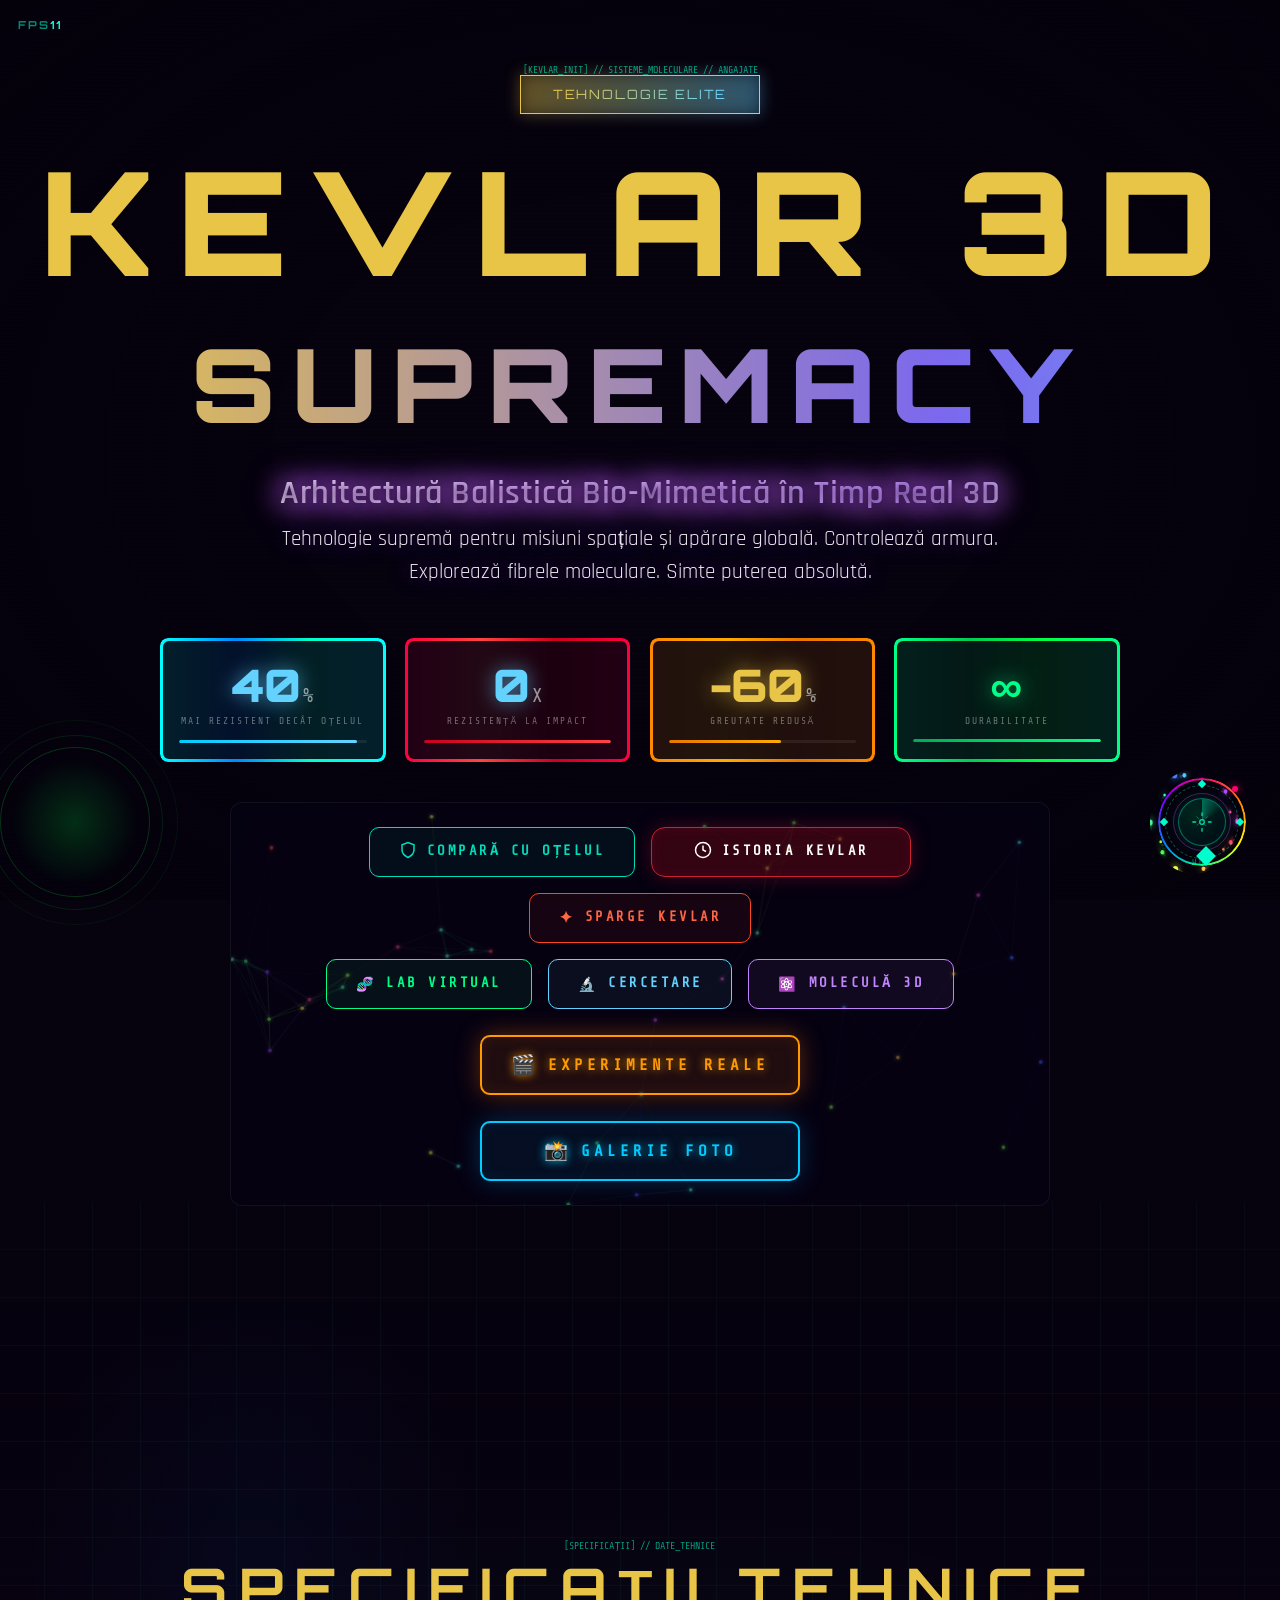
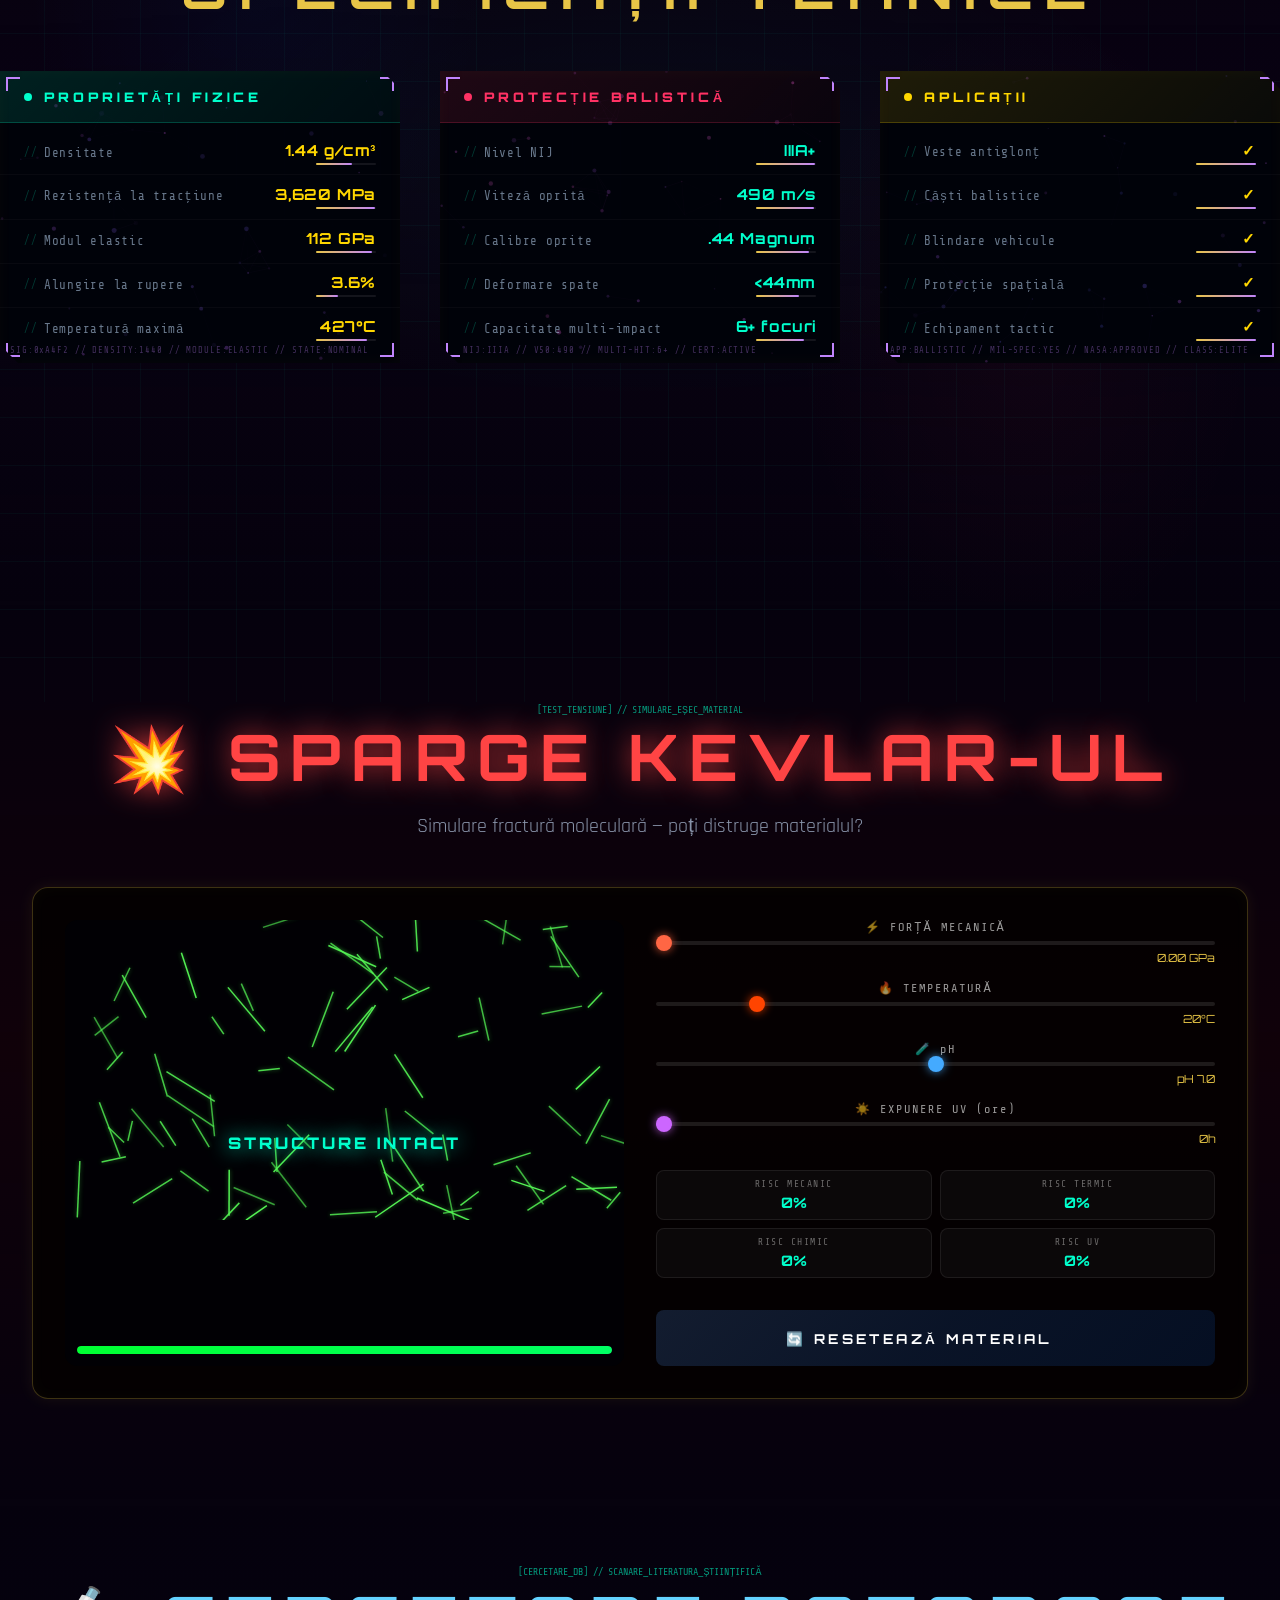
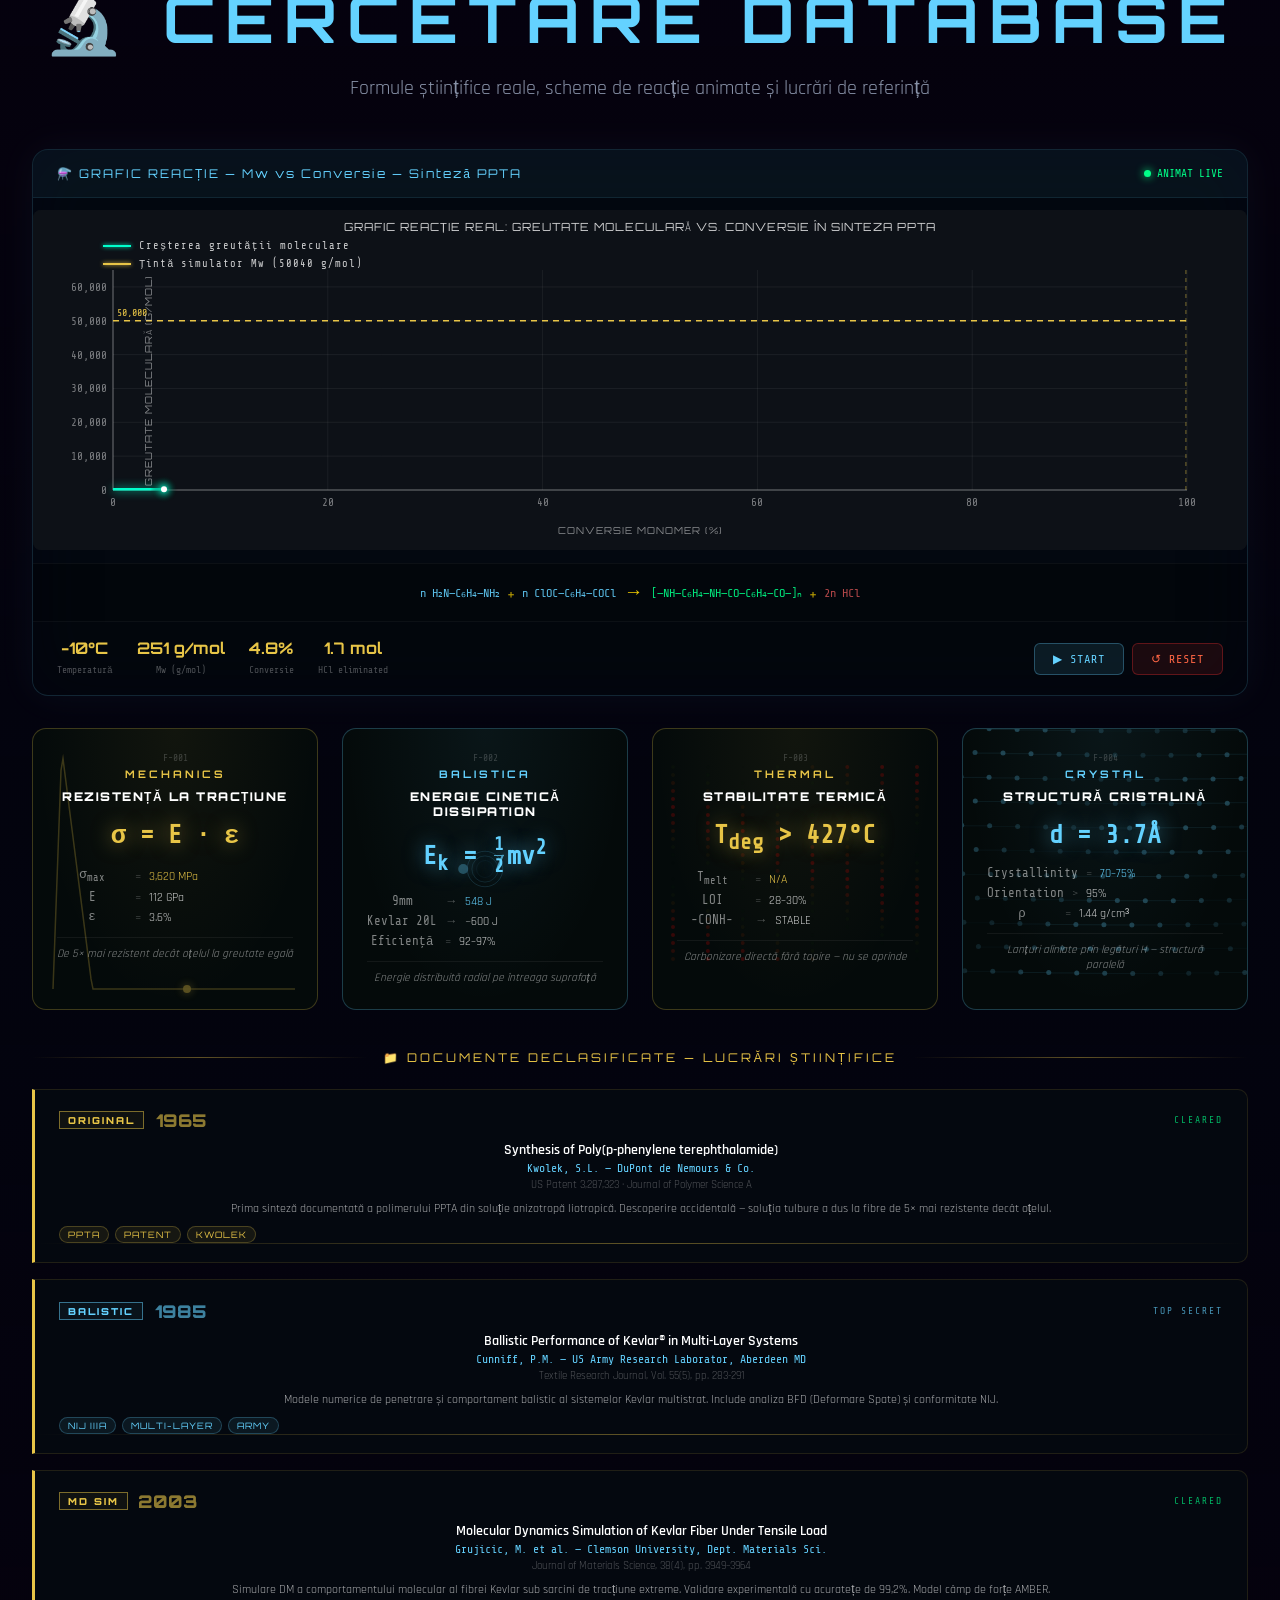
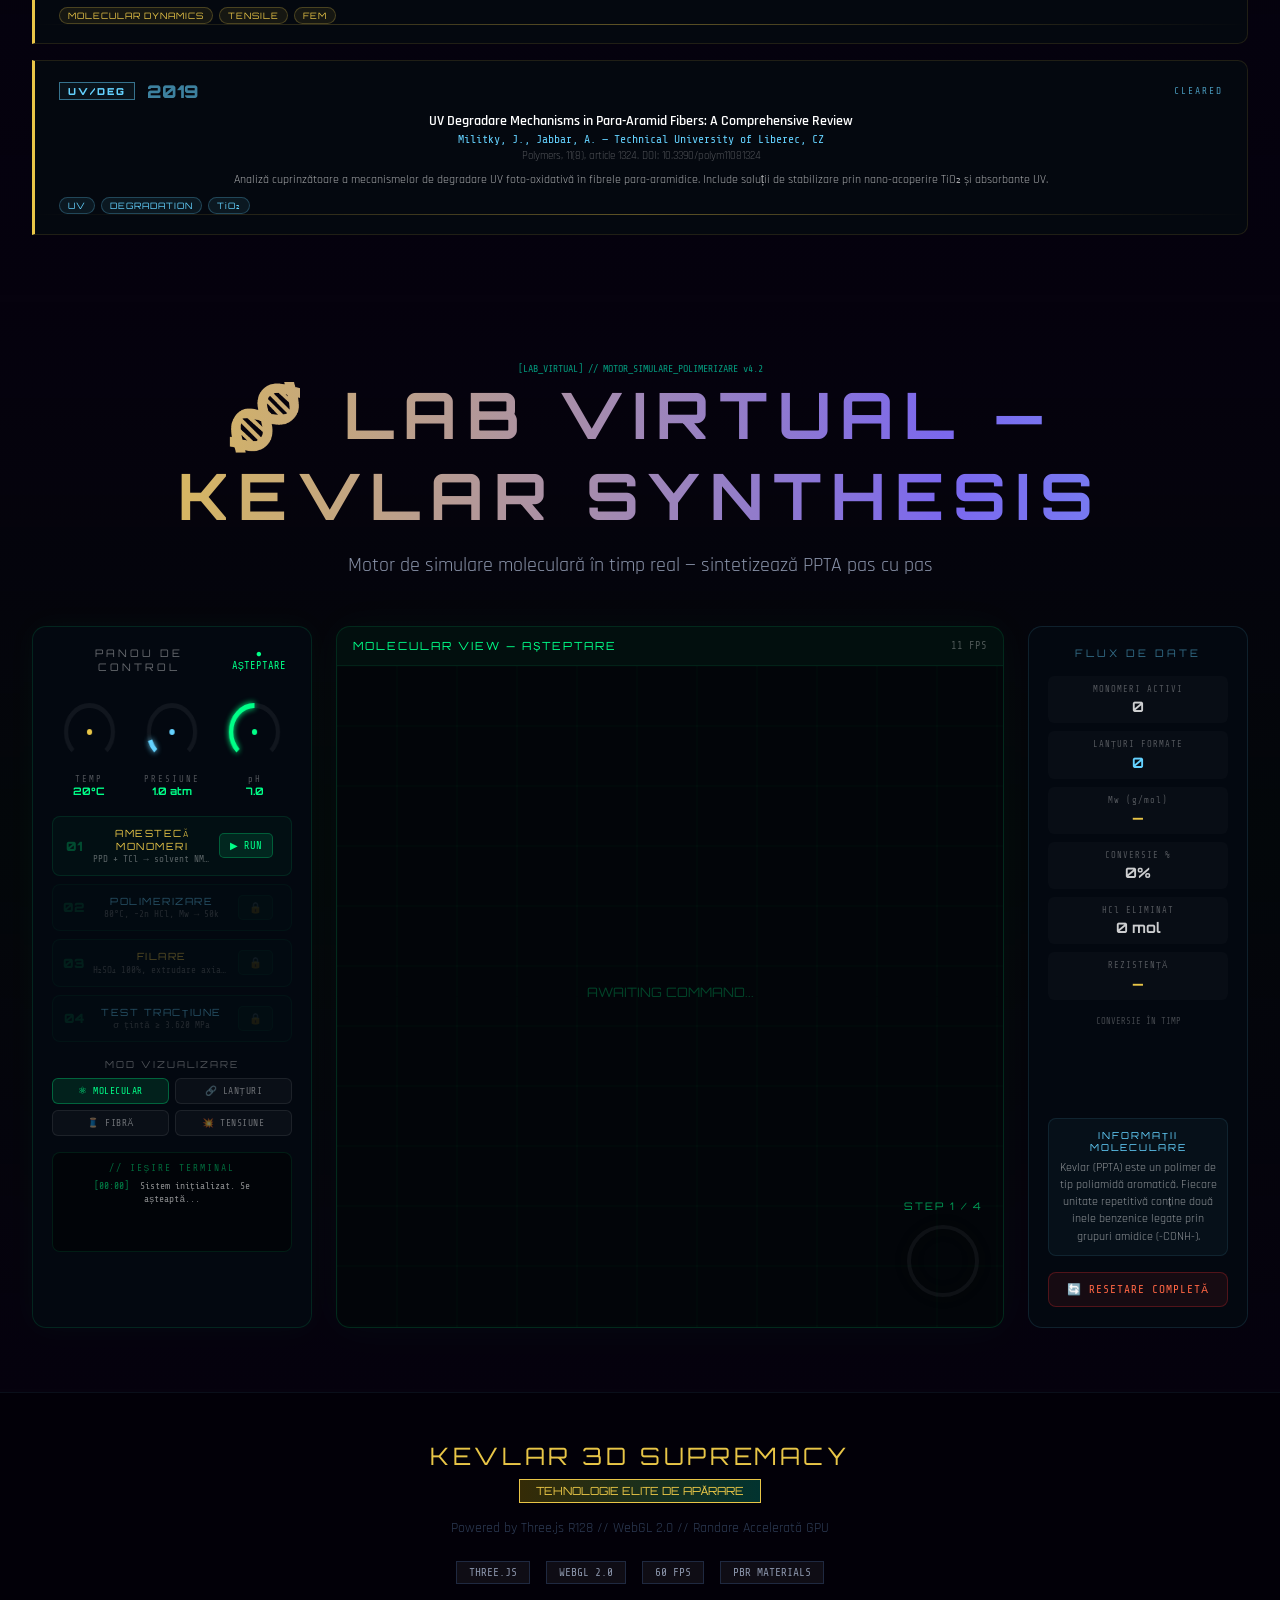
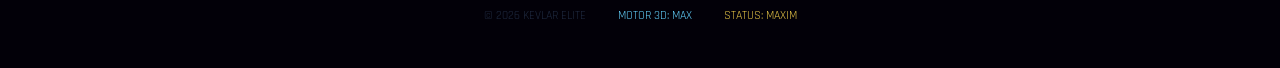
==== commit 584d8ed1: "Add files via upload" ====
--- a/index.html
+++ b/index.html
@@ -3,7 +3,7 @@
 
 <head>
     <meta charset="UTF-8">
-    <meta name="viewport" content="width=device-width, initial-scale=1.0">
+    <meta name="viewport" content="width=device-width, initial-scale=1.0, maximum-scale=5.0">
     <title>KEVLAR 3D SUPREMACY - Sisteme Elite de Apărare</title>
     <script src="https://cdnjs.cloudflare.com/ajax/libs/three.js/r128/three.min.js"></script>
     <script src="https://cdn.jsdelivr.net/npm/three@0.128.0/examples/js/shaders/CopyShader.js"></script>
@@ -13,10 +13,22 @@
     <script src="https://cdn.jsdelivr.net/npm/three@0.128.0/examples/js/postprocessing/ShaderPass.js"></script>
     <script src="https://cdn.jsdelivr.net/npm/three@0.128.0/examples/js/postprocessing/UnrealBloomPass.js"></script>
     <link
-        href="https://fonts.googleapis.com/css2?family=Orbitron:wght@400;500;700;900&family=Rajdhani:wght@300;400;500;600;700&family=Share+Tech+Mono&display=swap"
+        href="https://fonts.googleapis.com/css2?family=Orbitron:wght@400;500;700;900&family=Rajdhani:wght@300;400;500;600;700&family=Share+Tech+Mono&family=Noto+Sans+Mono:wght@700&display=swap"
         rel="stylesheet">
     <link rel="stylesheet" href="styles.css?v=2">
     <style>
+        /* ── BOX-SIZING RESET & OVERFLOW PREVENTION ── */
+        *, *::before, *::after {
+            box-sizing: border-box;
+        }
+        html, body {
+            overflow-x: hidden;
+            max-width: 100vw;
+        }
+        img, canvas, video, iframe {
+            max-width: 100%;
+        }
+
         /* ── SCROLL REVEAL ANIMATIONS ── */
         .scroll-reveal {
             opacity: 0;
@@ -231,6 +243,11 @@
             display: block;
             filter: contrast(1.1) saturate(0.9);
             opacity: 0.95;
+        }
+
+        @keyframes orangePulse {
+            0% { box-shadow: 0 0 18px rgba(255,120,0,0.3), inset 0 0 10px rgba(255,100,0,0.05); }
+            100% { box-shadow: 0 0 35px rgba(255,150,0,0.6), inset 0 0 20px rgba(255,120,0,0.15); }
         }
     </style>
 </head>
@@ -860,7 +877,43 @@
                             <span class="rcn-label military-text">MOLECULĂ 3D</span>
                         </button>
                     </div>
+                    <!-- Experiments row: full-width -->
+                    <div class="rcn-row rcn-experiments" style="justify-content:center;margin-top:10px;">
+                        <button onclick="window.location.href='experiment/index.html'"
+                            class="rcn-btn rcn-btn-wide"
+                            style="min-width:320px;height:60px;font-size:1rem;letter-spacing:3px;
+                                   border:2px solid #ff9900 !important;
+                                   color:#ff9900 !important;
+                                   background:rgba(255,120,0,0.1) !important;
+                                   box-shadow:0 0 25px rgba(255,120,0,0.35),inset 0 0 15px rgba(255,100,0,0.1) !important;
+                                   text-shadow:0 0 10px rgba(255,153,0,0.8) !important;
+                                   animation:orangePulse 2s infinite alternate !important;">
+                            <span class="rcn-icon" style="font-size:1.2rem;">🎬</span>
+                            <span class="rcn-label military-text" style="font-size:1rem;letter-spacing:4px;font-weight:700;">EXPERIMENTE REALE</span>
+                        </button>
+                    </div>
+                    <!-- Gallery row: full-width -->
+                    <div class="rcn-row" style="justify-content:center;margin-top:10px;">
+                        <button onclick="window.location.href='photos/index.html'"
+                            class="rcn-btn rcn-btn-wide"
+                            style="min-width:320px;height:60px;font-size:1rem;letter-spacing:3px;
+                                   border:2px solid #00ccff !important;
+                                   color:#00ccff !important;
+                                   background:rgba(0,180,255,0.07) !important;
+                                   box-shadow:0 0 25px rgba(0,180,255,0.25),inset 0 0 15px rgba(0,150,255,0.08) !important;
+                                   text-shadow:0 0 10px rgba(0,200,255,0.8) !important;
+                                   animation:galeriePulse 2s infinite alternate !important;">
+                            <span class="rcn-icon" style="font-size:1.2rem;">📸</span>
+                            <span class="rcn-label military-text" style="font-size:1rem;letter-spacing:4px;font-weight:700;">GALERIE FOTO</span>
+                        </button>
+                    </div>
                 </div>
+                <style>
+                    @keyframes galeriePulse {
+                        0%  { box-shadow: 0 0 18px rgba(0,180,255,0.2), inset 0 0 10px rgba(0,150,255,0.05); }
+                        100%{ box-shadow: 0 0 35px rgba(0,200,255,0.5), inset 0 0 20px rgba(0,170,255,0.12); }
+                    }
+                </style>
 
 
             </div>
@@ -2188,6 +2241,7 @@
             </div>
         </section>
 
+
         <!-- Footer -->
         <footer class="site-footer">
             <div class="footer-content">
@@ -2213,1154 +2267,1604 @@
 
     <script src="app.js"></script>
 
+
     <!-- ══════════════════════════════════════════════
-     KEVLAR AI CHATBOT — BOTTOM LEFT
+     KEVLAR AI CHATBOT (ELITE v3) — BOTTOM LEFT
 ══════════════════════════════════════════════ -->
-    <style>
-        :root {
-            --kg: #00ff41;
-            --kg2: #009922;
-            --kg3: #004410;
-            --kborder: rgba(0, 255, 65, 0.3);
-        }
-
-        .kc-launcher {
-            position: fixed;
-            bottom: 30px;
-            left: 30px;
-            z-index: 9000;
-            perspective: 600px;
-        }
-
-        .kc-orbit {
-            position: absolute;
-            border-radius: 50%;
-            border: 1px solid rgba(0, 255, 65, 0.18);
-            top: 50%;
-            left: 50%;
-            pointer-events: none;
-        }
-
-        .kc-orbit:nth-child(1) {
-            width: 150px;
-            height: 150px;
-            margin: -75px 0 0 -75px;
-            animation: kcorbitX 4s linear infinite;
-            border-color: rgba(0, 255, 65, 0.2);
-        }
-
-        .kc-orbit:nth-child(2) {
-            width: 178px;
-            height: 178px;
-            margin: -89px 0 0 -89px;
-            animation: kcorbitY 6s linear infinite reverse;
-            border-color: rgba(0, 255, 65, 0.1);
-        }
-
-        .kc-orbit:nth-child(3) {
-            width: 208px;
-            height: 208px;
-            margin: -104px 0 0 -104px;
-            animation: kcorbitZ 8s linear infinite;
-            border-color: rgba(0, 255, 65, 0.06);
-        }
-
-        .kc-orbit-dot {
-            position: absolute;
-            top: -4px;
-            left: 50%;
-            margin-left: -4px;
-            width: 8px;
-            height: 8px;
-            border-radius: 50%;
-            background: var(--kg);
-            box-shadow: 0 0 10px var(--kg), 0 0 20px rgba(0, 255, 65, 0.6);
-        }
-
-        .kc-halo {
-            position: absolute;
-            top: 50%;
-            left: 50%;
-            transform: translate(-50%, -50%);
-            width: 130px;
-            height: 130px;
-            border-radius: 50%;
-            background: radial-gradient(circle, rgba(0, 255, 65, 0.18) 0%, transparent 70%);
-            animation: kcHalo 2s ease-in-out infinite alternate;
-            pointer-events: none;
-        }
-
-        .kc-btn {
-            position: relative;
-            z-index: 10;
-            width: 90px;
-            height: 90px;
-            cursor: pointer;
-            transform-style: preserve-3d;
-            animation: kcFloat 3s ease-in-out infinite, kcGlow 10s linear infinite;
-            outline: none;
-            border: none;
-            background: none;
-        }
-
-        .kc-hex {
-            position: absolute;
-            inset: 0;
-            clip-path: polygon(50% 0%, 100% 25%, 100% 75%, 50% 100%, 0% 75%, 0% 25%);
-            display: flex;
-            align-items: center;
-            justify-content: center;
-            transform-style: preserve-3d;
-        }
-
-        .kc-face {
-            position: absolute;
-            inset: 0;
-            clip-path: polygon(50% 0%, 100% 25%, 100% 75%, 50% 100%, 0% 75%, 0% 25%);
-            background: linear-gradient(135deg, #001a00 0%, #003300 50%, #001800 100%);
-            border: 2px solid rgba(0, 255, 65, 0.7);
-            box-shadow: 0 0 30px rgba(0, 255, 65, 0.4), 0 0 60px rgba(0, 255, 65, 0.15), inset 0 0 30px rgba(0, 255, 65, 0.08);
-            animation: kcHexGlow 2s ease-in-out infinite alternate;
-        }
-
-        .kc-icon {
-            position: relative;
-            z-index: 5;
-            display: flex;
-            align-items: center;
-            justify-content: center;
-            flex-direction: column;
-            gap: 4px;
-            pointer-events: none;
-        }
-
-        .kc-icon svg {
-            width: 34px;
-            height: 34px;
-            fill: none;
-            stroke: var(--kg);
-            stroke-width: 1.5;
-            filter: drop-shadow(0 0 6px rgba(0, 255, 65, 0.9));
-            animation: kcIconPulse 2s ease-in-out infinite alternate;
-        }
-
-        .kc-label {
-            font-family: 'Orbitron', monospace;
-            font-size: 9px;
-            letter-spacing: 2px;
-            font-weight: 700;
-            color: var(--kg);
-            text-shadow: 0 0 8px rgba(0, 255, 65, 0.9);
-        }
-
-        .kc-scan {
-            position: absolute;
-            top: -5%;
-            left: 0;
-            right: 0;
-            height: 25%;
-            background: linear-gradient(transparent, rgba(0, 255, 65, 0.12), transparent);
-            animation: kcScan 2.5s linear infinite;
-            pointer-events: none;
-            z-index: 6;
-            clip-path: polygon(50% 0%, 100% 25%, 100% 75%, 50% 100%, 0% 75%, 0% 25%);
-        }
-
-        .kc-ripple {
-            position: absolute;
-            top: 50%;
-            left: 50%;
-            width: 10px;
-            height: 10px;
-            border-radius: 50%;
-            border: 2px solid var(--kg);
-            transform: translate(-50%, -50%) scale(0);
-            opacity: 0;
-            pointer-events: none;
-        }
-
-        .kc-ripple.go {
-            animation: kcRipple 0.6s ease-out forwards;
-        }
-
-        .kc-notif {
-            position: absolute;
-            top: -6px;
-            right: -6px;
-            z-index: 20;
-            width: 22px;
-            height: 22px;
-            border-radius: 50%;
-            background: var(--kg);
-            display: flex;
-            align-items: center;
-            justify-content: center;
-            font-size: 10px;
-            font-weight: 700;
-            color: #000;
-            box-shadow: 0 0 10px var(--kg), 0 0 20px rgba(0, 255, 65, 0.5);
-            animation: kcNotif 1s ease-in-out infinite alternate;
-            font-family: 'Share Tech Mono', monospace;
-        }
-
-        /* Chat panel */
-        .kc-panel {
-            position: fixed;
-            bottom: 165px;
-            left: 30px;
-            width: min(760px, calc(100vw - 48px));
-            z-index: 8999;
-            transform-origin: bottom left;
-            transform: scale(0.85) translateY(20px);
-            opacity: 0;
-            pointer-events: none;
-            transition: transform 0.4s cubic-bezier(.34, 1.56, .64, 1), opacity 0.3s ease;
-        }
-
-        .kc-panel.open {
-            transform: scale(1) translateY(0);
-            opacity: 1;
-            pointer-events: all;
-        }
-
-        .kc-inner {
-            border: 1px solid rgba(0, 255, 65, 0.3);
-            background: #020d04;
-            position: relative;
-            overflow: hidden;
-            box-shadow: 0 0 0 1px rgba(0, 255, 65, 0.06), 0 0 30px rgba(0, 255, 65, 0.12), 0 0 80px rgba(0, 255, 65, 0.05), inset 0 0 40px rgba(0, 0, 0, 0.6);
-            animation: kcBorderPulse 3s ease-in-out infinite alternate;
-        }
-
-        .kc-c {
-            position: absolute;
-            width: 14px;
-            height: 14px;
-            z-index: 20;
-        }
-
-        .kc-c::before,
-        .kc-c::after {
-            content: '';
-            position: absolute;
-            background: var(--kg);
-            box-shadow: 0 0 6px var(--kg);
-        }
-
-        .kc-c.tl {
-            top: 0;
-            left: 0
-        }
-
-        .kc-c.tl::before {
-            top: 0;
-            left: 0;
-            width: 100%;
-            height: 1px
-        }
-
-        .kc-c.tl::after {
-            top: 0;
-            left: 0;
-            width: 1px;
-            height: 100%
-        }
-
-        .kc-c.tr {
-            top: 0;
-            right: 0
-        }
-
-        .kc-c.tr::before {
-            top: 0;
-            right: 0;
-            width: 100%;
-            height: 1px
-        }
-
-        .kc-c.tr::after {
-            top: 0;
-            right: 0;
-            width: 1px;
-            height: 100%
-        }
-
-        .kc-c.bl {
-            bottom: 0;
-            left: 0
-        }
-
-        .kc-c.bl::before {
-            bottom: 0;
-            left: 0;
-            width: 100%;
-            height: 1px
-        }
-
-        .kc-c.bl::after {
-            bottom: 0;
-            left: 0;
-            width: 1px;
-            height: 100%
-        }
-
-        .kc-c.br {
-            bottom: 0;
-            right: 0
-        }
-
-        .kc-c.br::before {
-            bottom: 0;
-            right: 0;
-            width: 100%;
-            height: 1px
-        }
-
-        .kc-c.br::after {
-            bottom: 0;
-            right: 0;
-            width: 1px;
-            height: 100%
-        }
-
-        .kc-topbar {
-            padding: 9px 16px;
-            display: flex;
-            align-items: center;
-            justify-content: space-between;
-            background: rgba(0, 255, 65, 0.03);
-            position: relative;
-        }
-
-        .kc-topbar::after {
-            content: '';
-            position: absolute;
-            bottom: 0;
-            left: 0;
-            right: 0;
-            height: 1px;
-            background: linear-gradient(90deg, transparent, var(--kg), rgba(0, 255, 65, 0.3), var(--kg), transparent);
-            background-size: 200%;
-            animation: kcShimmer 3s linear infinite;
-        }
-
-        .kc-topleft {
-            display: flex;
-            align-items: center;
-            gap: 10px;
-        }
-
-        .kc-dot {
-            width: 7px;
-            height: 7px;
-            border-radius: 50%;
-            background: var(--kg);
-            box-shadow: 0 0 8px var(--kg), 0 0 16px rgba(0, 255, 65, 0.4);
-            animation: kcDotPulse 2s ease-in-out infinite;
-        }
-
-        .kc-title {
-            font-family: 'Orbitron', monospace;
-            font-size: 11px;
-            font-weight: 700;
-            letter-spacing: 4px;
-            color: var(--kg);
-            text-shadow: 0 0 8px rgba(0, 255, 65, 0.4);
-        }
-
-        .kc-topright {
-            display: flex;
-            align-items: center;
-            gap: 12px;
-        }
-
-        .kc-status {
-            font-size: 9px;
-            letter-spacing: 1px;
-            color: var(--kg2);
-        }
-
-        .kc-status span {
-            color: var(--kg);
-        }
-
-        .kc-closebtn {
-            background: transparent;
-            border: 1px solid rgba(0, 255, 65, 0.3);
-            color: var(--kg2);
-            font-family: 'Share Tech Mono', monospace;
-            font-size: 11px;
-            width: 24px;
-            height: 24px;
-            cursor: pointer;
-            display: flex;
-            align-items: center;
-            justify-content: center;
-            transition: all 0.15s;
-            padding: 0;
-        }
-
-        .kc-closebtn:hover {
-            border-color: var(--kg);
-            color: var(--kg);
-            background: rgba(0, 255, 65, 0.08);
-        }
-
-        .kc-marquee {
-            border-bottom: 1px solid rgba(0, 255, 65, 0.08);
-            overflow: hidden;
-            padding: 4px 0;
-            background: rgba(0, 255, 65, 0.02);
-        }
-
-        .kc-marq-inner {
-            display: inline-block;
-            white-space: nowrap;
-            font-size: 9px;
-            letter-spacing: 1.5px;
-            color: var(--kg2);
-            animation: kcMarquee 20s linear infinite;
-        }
-
-        .kc-marq-inner span {
-            color: var(--kg);
-        }
-
-        .kc-msgs {
-            height: min(340px, 45vh);
-            overflow-y: auto;
-            padding: 14px 16px;
-            display: flex;
-            flex-direction: column;
-            gap: 12px;
-            scroll-behavior: smooth;
-        }
-
-        .kc-msgs::-webkit-scrollbar {
-            width: 2px;
-        }
-
-        .kc-msgs::-webkit-scrollbar-thumb {
-            background: rgba(0, 255, 65, 0.25);
-        }
-
-        .kc-msg {
-            display: flex;
-            flex-direction: column;
-            gap: 4px;
-            animation: kcMsgIn 0.3s cubic-bezier(.34, 1.56, .64, 1) both;
-        }
-
-        .kc-meta {
-            font-size: 9px;
-            letter-spacing: 1.5px;
-            color: var(--kg2);
-            display: flex;
-            align-items: center;
-            gap: 7px;
-        }
-
-        .kc-msg.kc-user .kc-meta {
-            justify-content: flex-end;
-        }
-
-        .kc-tag {
-            border: 1px solid rgba(0, 255, 65, 0.25);
-            padding: 1px 5px;
-            font-size: 8px;
-            letter-spacing: 1px;
-            color: var(--kg2);
-        }
-
-        .kc-bubble {
-            font-size: 13px;
-            line-height: 1.67;
-            border: 1px solid rgba(0, 255, 65, 0.12);
-            padding: 10px 13px;
-            max-width: 88%;
-            position: relative;
-            overflow: hidden;
-            font-family: 'Share Tech Mono', monospace;
-            color: var(--kg);
-        }
-
-        .kc-bubble::after {
-            content: '';
-            position: absolute;
-            top: 0;
-            left: -120%;
-            width: 60%;
-            height: 100%;
-            background: linear-gradient(90deg, transparent, rgba(0, 255, 65, 0.04), transparent);
-            animation: kcGlare 6s ease-in-out infinite;
-        }
-
-        .kc-msg.kc-ai .kc-bubble {
-            background: rgba(0, 255, 65, 0.02);
-            border-left: 2px solid rgba(0, 255, 65, 0.5);
-            align-self: flex-start;
-            max-width: 100%;
-        }
-
-        .kc-msg.kc-user .kc-bubble {
-            background: rgba(0, 255, 65, 0.04);
-            border-right: 2px solid var(--kg);
-            border-left-color: transparent;
-            align-self: flex-end;
-            color: #99ffbb;
-        }
-
-        .kc-bubble strong {
-            color: var(--kg);
-            text-shadow: 0 0 8px rgba(0, 255, 65, 0.5);
-        }
-
-        .kc-bubble .tbl-wrap {
-            overflow-x: auto;
-            margin: 8px 0;
-        }
-
-        .kc-bubble table {
-            border-collapse: collapse;
-            width: 100%;
-            font-size: 11px;
-            font-family: 'Share Tech Mono', monospace;
-            min-width: 360px;
-        }
-
-        .kc-bubble table th {
-            background: rgba(0, 255, 65, 0.1);
-            color: var(--kg);
-            border: 1px solid rgba(0, 255, 65, 0.3);
-            padding: 5px 8px;
-            text-align: left;
-            letter-spacing: 1px;
-            font-size: 10px;
-            white-space: nowrap;
-        }
-
-        .kc-bubble table td {
-            border: 1px solid rgba(0, 255, 65, 0.15);
-            padding: 5px 8px;
-            color: rgba(0, 255, 65, 0.8);
-            vertical-align: top;
-        }
-
-        .kc-bubble table tr:nth-child(even) td {
-            background: rgba(0, 255, 65, 0.03);
-        }
-
-        .kc-bubble table td strong {
-            color: var(--kg);
-            text-shadow: 0 0 6px rgba(0, 255, 65, 0.4);
-        }
-
-        .kc-typing {
-            display: flex;
-            align-items: center;
-            gap: 8px;
-            padding: 9px 13px;
-            border: 1px solid rgba(0, 255, 65, 0.12);
-            border-left: 2px solid rgba(0, 255, 65, 0.45);
-            background: rgba(0, 255, 65, 0.02);
-            width: fit-content;
-            font-size: 10px;
-            letter-spacing: 1.5px;
-            color: var(--kg2);
-            font-family: 'Share Tech Mono', monospace;
-        }
-
-        .kc-tdots span {
-            display: inline-block;
-            width: 4px;
-            height: 4px;
-            background: var(--kg);
-            border-radius: 50%;
-            margin-right: 3px;
-            animation: kcTdot 1.1s infinite;
-        }
-
-        .kc-tdots span:nth-child(2) {
-            animation-delay: .2s
-        }
-
-        .kc-tdots span:nth-child(3) {
-            animation-delay: .4s
-        }
-
-        .kc-chips {
-            padding: 7px 14px;
-            display: flex;
-            gap: 6px;
-            flex-wrap: wrap;
-            border-top: 1px solid rgba(0, 255, 65, 0.07);
-            background: rgba(0, 0, 0, 0.35);
-        }
-
-        .kc-chip {
-            font-family: 'Share Tech Mono', monospace;
-            font-size: 9px;
-            letter-spacing: 1px;
-            padding: 4px 9px;
-            border: 1px solid rgba(0, 255, 65, 0.2);
-            color: var(--kg2);
-            cursor: pointer;
-            background: transparent;
-            text-transform: uppercase;
-            transition: all 0.15s;
-            position: relative;
-            overflow: hidden;
-        }
-
-        .kc-chip::before {
-            content: '';
-            position: absolute;
-            top: 0;
-            left: -100%;
-            width: 100%;
-            height: 100%;
-            background: linear-gradient(90deg, transparent, rgba(0, 255, 65, 0.08), transparent);
-            transition: left 0.4s;
-        }
-
-        .kc-chip:hover::before {
-            left: 100%;
-        }
-
-        .kc-chip:hover {
-            border-color: var(--kg);
-            color: var(--kg);
-            background: rgba(0, 255, 65, 0.06);
-            box-shadow: 0 0 12px rgba(0, 255, 65, 0.15);
-            transform: translateY(-1px);
-        }
-
-        .kc-input-row {
-            padding: 9px 12px;
-            display: flex;
-            gap: 8px;
-            align-items: flex-end;
-            border-top: 1px solid var(--kborder);
-            background: rgba(0, 0, 0, 0.45);
-            position: relative;
-        }
-
-        .kc-input-row::before {
-            content: '';
-            position: absolute;
-            top: 0;
-            left: 0;
-            right: 0;
-            height: 1px;
-            background: linear-gradient(90deg, transparent, var(--kg), rgba(0, 255, 65, 0.2), transparent);
-            background-size: 200%;
-            animation: kcShimmer 4s linear infinite reverse;
-        }
-
-        .kc-prefix {
-            font-size: 14px;
-            color: var(--kg);
-            padding-bottom: 10px;
-            text-shadow: 0 0 8px var(--kg);
-            flex-shrink: 0;
-            animation: kcDotPulse 2s ease-in-out infinite;
-            font-family: 'Share Tech Mono', monospace;
-        }
-
-        textarea.kc-inp {
-            flex: 1;
-            background: transparent;
-            border: none;
-            border-bottom: 1px solid rgba(0, 255, 65, 0.28);
-            color: var(--kg);
-            font-family: 'Share Tech Mono', monospace;
-            font-size: 13px;
-            padding: 8px 4px;
-            resize: none;
-            outline: none;
-            min-height: 34px;
-            max-height: 96px;
-            line-height: 1.5;
-            caret-color: var(--kg);
-            transition: border-bottom-color 0.2s;
-        }
-
-        textarea.kc-inp::placeholder {
-            color: var(--kg3);
-            font-size: 10px;
-            letter-spacing: 2px;
-        }
-
-        textarea.kc-inp:focus {
-            border-bottom-color: var(--kg);
-        }
-
-        .kc-sbtn {
-            background: transparent;
-            border: 1px solid rgba(0, 255, 65, 0.4);
-            color: var(--kg);
-            font-family: 'Share Tech Mono', monospace;
-            font-size: 9px;
-            letter-spacing: 2px;
-            padding: 7px 12px;
-            cursor: pointer;
-            transition: all 0.15s;
-            flex-shrink: 0;
-            position: relative;
-            overflow: hidden;
-        }
-
-        .kc-sbtn::before {
-            content: '';
-            position: absolute;
-            inset: 0;
-            background: rgba(0, 255, 65, 0.08);
-            transform: translateX(-100%);
-            transition: transform 0.3s;
-        }
-
-        .kc-sbtn:hover:not(:disabled)::before {
-            transform: translateX(0);
-        }
-
-        .kc-sbtn:hover:not(:disabled) {
-            border-color: var(--kg);
-            box-shadow: 0 0 16px rgba(0, 255, 65, 0.25);
-            text-shadow: 0 0 8px var(--kg);
-            transform: translateY(-1px);
-        }
-
-        .kc-sbtn:disabled {
-            opacity: 0.2;
-            cursor: not-allowed;
-        }
-
-        .kc-footer {
-            padding: 4px 16px;
-            font-size: 8px;
-            letter-spacing: 1px;
-            color: var(--kg3);
-            border-top: 1px solid rgba(0, 255, 65, 0.07);
-            background: rgba(0, 0, 0, 0.55);
-            display: flex;
-            justify-content: space-between;
-            font-family: 'Share Tech Mono', monospace;
-        }
-
-        /* Attention pulse when closed */
-        @keyframes kcAttentionPulse {
-            0% {
-                box-shadow: 0 0 0 0 rgba(0, 255, 65, 0.8)
-            }
-
-            70% {
-                box-shadow: 0 0 0 20px rgba(0, 255, 65, 0)
-            }
-
-            100% {
-                box-shadow: 0 0 0 0 rgba(0, 255, 65, 0)
-            }
-        }
-
-        .kc-btn {
-            animation: kcFloat 3s ease-in-out infinite, kcGlow 10s linear infinite, kcAttentionPulse 2s ease-out infinite !important;
-        }
-
-        @keyframes kcorbitX {
-            from {
-                transform: rotateX(0deg)
-            }
-
-            to {
-                transform: rotateX(360deg)
-            }
-        }
-
-        @keyframes kcorbitY {
-            from {
-                transform: rotateY(0deg)
-            }
-
-            to {
-                transform: rotateY(360deg)
-            }
-        }
-
-        @keyframes kcorbitZ {
-            from {
-                transform: rotateZ(0deg) rotateX(60deg)
-            }
-
-            to {
-                transform: rotateZ(360deg) rotateX(60deg)
-            }
-        }
-
-        @keyframes kcHalo {
-            from {
-                transform: translate(-50%, -50%) scale(1);
-                opacity: 0.5
-            }
-
-            to {
-                transform: translate(-50%, -50%) scale(1.4);
-                opacity: 1
-            }
-        }
-
-        @keyframes kcFloat {
-
-            0%,
-            100% {
-                transform: translateY(0px)
-            }
-
-            50% {
-                transform: translateY(-8px)
-            }
-        }
-
-        @keyframes kcGlow {
-            0% {
-                filter: drop-shadow(0 0 10px rgba(0, 255, 65, 0.6))
-            }
-
-            50% {
-                filter: drop-shadow(0 0 20px rgba(0, 255, 65, 1))
-            }
-
-            100% {
-                filter: drop-shadow(0 0 10px rgba(0, 255, 65, 0.6))
-            }
-        }
-
-        @keyframes kcHexGlow {
-            from {
-                box-shadow: 0 0 15px rgba(0, 255, 65, 0.2), inset 0 0 15px rgba(0, 255, 65, 0.04)
-            }
-
-            to {
-                box-shadow: 0 0 30px rgba(0, 255, 65, 0.6), inset 0 0 25px rgba(0, 255, 65, 0.12)
-            }
-        }
-
-        @keyframes kcIconPulse {
-            from {
-                filter: drop-shadow(0 0 3px rgba(0, 255, 65, 0.6))
-            }
-
-            to {
-                filter: drop-shadow(0 0 10px rgba(0, 255, 65, 1)) drop-shadow(0 0 20px rgba(0, 255, 65, 0.5))
-            }
-        }
-
-        @keyframes kcScan {
-            from {
-                top: -25%
-            }
-
-            to {
-                top: 125%
-            }
-        }
-
-        @keyframes kcNotif {
-            from {
-                transform: scale(1)
-            }
-
-            to {
-                transform: scale(1.25);
-                box-shadow: 0 0 15px var(--kg), 0 0 30px rgba(0, 255, 65, 0.4)
-            }
-        }
-
-        @keyframes kcRipple {
-            from {
-                transform: translate(-50%, -50%) scale(0);
-                opacity: 1
-            }
-
-            to {
-                transform: translate(-50%, -50%) scale(6);
-                opacity: 0
-            }
-        }
-
-        @keyframes kcBorderPulse {
-            from {
-                box-shadow: 0 0 0 1px rgba(0, 255, 65, 0.06), 0 0 25px rgba(0, 255, 65, 0.08)
-            }
-
-            to {
-                box-shadow: 0 0 0 1px rgba(0, 255, 65, 0.18), 0 0 45px rgba(0, 255, 65, 0.16)
-            }
-        }
-
-        @keyframes kcShimmer {
-            from {
-                background-position: -200% 0
-            }
-
-            to {
-                background-position: 200% 0
-            }
-        }
-
-        @keyframes kcDotPulse {
-
-            0%,
-            100% {
-                opacity: 1
-            }
-
-            50% {
-                opacity: .4
-            }
-        }
-
-        @keyframes kcGlare {
-            0% {
-                left: -120%
-            }
-
-            40% {
-                left: 120%
-            }
-
-            100% {
-                left: 120%
-            }
-        }
-
-        @keyframes kcMarquee {
-            from {
-                transform: translateX(0)
-            }
-
-            to {
-                transform: translateX(-50%)
-            }
-        }
-
-        @keyframes kcMsgIn {
-            from {
-                opacity: 0;
-                transform: translateY(8px) scale(0.98)
-            }
-
-            to {
-                opacity: 1;
-                transform: none
-            }
-        }
-
-        @keyframes kcTdot {
-
-            0%,
-            60%,
-            100% {
-                transform: scale(1);
-                opacity: .3
-            }
-
-            30% {
-                transform: scale(1.6);
-                opacity: 1
-            }
-        }
-    </style>
-
-    <!-- CHATBOT LAUNCHER (bottom left) -->
-    <div class="kc-launcher" id="kcLauncher">
-        <div class="kc-orbit">
-            <div class="kc-orbit-dot"></div>
+<style>
+:root {
+  --green: #00ff41;
+  --green-mid: #009922;
+  --green-dark: #004410;
+  --bg2: #020d04;
+  --border: rgba(0,255,65,0.3);
+}
+#loading-screen:not(.hidden) ~ #launcherWrap { display: none !important; }
+.launcher-wrap { contain: layout style; }
+
+
+:root {
+  --green: #00ff41;
+  --green-mid: #009922;
+  --green-dark: #004410;
+  --bg: #000000;
+  --bg2: #020d04;
+  --border: rgba(0,255,65,0.3);
+}
+
+
+/* ── BG GRID ── */
+
+/* ══════════════════════════════════
+   3D LAUNCHER BUTTON
+══════════════════════════════════ */
+.launcher-wrap {
+  position: fixed;
+  bottom: 30px; left: 30px;
+  z-index: 100;
+  perspective: 600px;
+}
+
+/* Orbit rings around button */
+.orbit-ring {
+  position: absolute;
+  border-radius: 50%;
+  border: 1px solid rgba(0,255,65,0.2);
+  top: 50%; left: 50%;
+  transform-style: preserve-3d;
+  pointer-events: none;
+}
+.orbit-ring:nth-child(1) {
+  width: 150px; height: 150px;
+  margin: -75px 0 0 -75px;
+  animation: orbitX 4s linear infinite;
+  border-color: rgba(0,255,65,0.2);
+}
+.orbit-ring:nth-child(2) {
+  width: 175px; height: 175px;
+  margin: -87px 0 0 -87px;
+  animation: orbitY 6s linear infinite reverse;
+  border-color: rgba(0,255,65,0.12);
+}
+.orbit-ring:nth-child(3) {
+  width: 205px; height: 205px;
+  margin: -102px 0 0 -102px;
+  animation: orbitZ 8s linear infinite;
+  border-color: rgba(0,255,65,0.07);
+}
+
+/* Orbit dot */
+.orbit-dot {
+  position: absolute; top: -4px; left: 50%; margin-left: -4px;
+  width: 8px; height: 8px; border-radius: 50%;
+  background: var(--green);
+  box-shadow: 0 0 10px var(--green), 0 0 20px rgba(0,255,65,0.6);
+}
+
+/* Glow halo */
+.launcher-halo {
+  position: absolute;
+  top: 50%; left: 50%;
+  transform: translate(-50%, -50%);
+  width: 130px; height: 130px; border-radius: 50%;
+  background: radial-gradient(circle, rgba(0,255,65,0.18) 0%, transparent 70%);
+  animation: haloPulse 2s ease-in-out infinite alternate;
+  pointer-events: none;
+}
+
+/* The actual button */
+.launcher-btn {
+  position: relative; z-index: 10;
+  width: 90px; height: 90px;
+  cursor: pointer;
+  transform-style: preserve-3d;
+  animation: btnFloat 3s ease-in-out infinite, btnSpin3d 10s linear infinite;
+  transition: transform 0.2s;
+  outline: none; border: none; background: none;
+}
+
+.launcher-btn:hover {
+  animation: btnFloat 3s ease-in-out infinite, btnSpin3d 10s linear infinite, btnHoverScale 0.2s ease forwards;
+}
+
+/* 3D hexagon face */
+.hex {
+  position: absolute; inset: 0;
+  clip-path: polygon(50% 0%, 100% 25%, 100% 75%, 50% 100%, 0% 75%, 0% 25%);
+  display: flex; align-items: center; justify-content: center;
+  transform-style: preserve-3d;
+}
+.hex-face {
+  position: absolute; inset: 0;
+  clip-path: polygon(50% 0%, 100% 25%, 100% 75%, 50% 100%, 0% 75%, 0% 25%);
+  background: linear-gradient(135deg, #001a00 0%, #003300 50%, #001800 100%);
+  border: 2px solid rgba(0,255,65,0.7);
+  box-shadow:
+    0 0 30px rgba(0,255,65,0.4),
+    0 0 60px rgba(0,255,65,0.15),
+    inset 0 0 30px rgba(0,255,65,0.08);
+  animation: hexGlow 2s ease-in-out infinite alternate;
+}
+.hex-icon {
+  position: relative; z-index: 5;
+  display: flex; align-items: center; justify-content: center;
+  flex-direction: column; gap: 4px;
+  pointer-events: none;
+}
+.hex-icon svg {
+  width: 34px; height: 34px;
+  fill: none; stroke: var(--green); stroke-width: 1.5;
+  filter: drop-shadow(0 0 6px rgba(0,255,65,0.9));
+  animation: iconPulse 2s ease-in-out infinite alternate;
+}
+.hex-label {
+  font-family: 'Orbitron', monospace;
+  font-size: 9px; letter-spacing: 2px; font-weight: 700;
+  color: var(--green);
+  text-shadow: 0 0 8px rgba(0,255,65,0.9);
+}
+
+/* Scanning line on button */
+.hex-scan {
+  position: absolute; top: -5%; left: 0; right: 0; height: 25%;
+  background: linear-gradient(transparent, rgba(0,255,65,0.12), transparent);
+  animation: hexScan 2.5s linear infinite;
+  pointer-events: none; z-index: 6;
+  clip-path: polygon(50% 0%, 100% 25%, 100% 75%, 50% 100%, 0% 75%, 0% 25%);
+}
+
+/* Edge glow lines */
+.hex-edge {
+  position: absolute; inset: -2px;
+  clip-path: polygon(50% 0%, 100% 25%, 100% 75%, 50% 100%, 0% 75%, 0% 25%);
+  background: transparent;
+  border: 1px solid transparent;
+  animation: edgeRotate 3s linear infinite;
+  pointer-events: none;
+}
+
+/* Click ripple */
+.ripple {
+  position: absolute; top: 50%; left: 50%;
+  width: 10px; height: 10px;
+  border-radius: 50%;
+  border: 2px solid var(--green);
+  transform: translate(-50%, -50%) scale(0);
+  opacity: 0; pointer-events: none;
+}
+.ripple.go {
+  animation: rippleGo 0.6s ease-out forwards;
+}
+
+/* Notification badge */
+.notif {
+  position: absolute; top: -6px; right: -6px; z-index: 20;
+  width: 22px; height: 22px; border-radius: 50%;
+  background: var(--green);
+  display: flex; align-items: center; justify-content: center;
+  font-size: 10px; font-weight: 700; color: #000;
+  box-shadow: 0 0 10px var(--green), 0 0 20px rgba(0,255,65,0.5);
+  animation: notifPop 1s ease-in-out infinite alternate;
+  font-family: 'Share Tech Mono', monospace;
+}
+
+/* ══════════════════════════════════
+   CHATBOT PANEL
+══════════════════════════════════ */
+.chat-panel {
+  position: fixed;
+  bottom: 200px; left: 30px;
+  width: min(780px, calc(100vw - 48px));
+  z-index: 50;
+  transform-origin: bottom left;
+  transform: scale(0.85) translateY(20px);
+  opacity: 0;
+  pointer-events: none;
+  transition: transform 0.4s cubic-bezier(.34,1.56,.64,1), opacity 0.3s ease;
+}
+.chat-panel.open {
+  transform: scale(1) translateY(0);
+  opacity: 1;
+  pointer-events: all;
+}
+
+.chatbot-inner {
+  border: 1px solid rgba(0,255,65,0.3);
+  background: var(--bg2);
+  position: relative; overflow: hidden;
+  box-shadow:
+    0 0 0 1px rgba(0,255,65,0.06),
+    0 0 30px rgba(0,255,65,0.1),
+    0 0 80px rgba(0,255,65,0.04),
+    inset 0 0 40px rgba(0,0,0,0.6);
+  animation: borderPulse 3s ease-in-out infinite alternate;
+}
+
+/* Corners */
+.c { position: absolute; width: 14px; height: 14px; z-index: 20; }
+.c::before,.c::after { content:''; position:absolute; background:var(--green); box-shadow:0 0 6px var(--green); }
+.c.tl{top:0;left:0} .c.tl::before{top:0;left:0;width:100%;height:1px} .c.tl::after{top:0;left:0;width:1px;height:100%}
+.c.tr{top:0;right:0} .c.tr::before{top:0;right:0;width:100%;height:1px} .c.tr::after{top:0;right:0;width:1px;height:100%}
+.c.bl{bottom:0;left:0} .c.bl::before{bottom:0;left:0;width:100%;height:1px} .c.bl::after{bottom:0;left:0;width:1px;height:100%}
+.c.br{bottom:0;right:0} .c.br::before{bottom:0;right:0;width:100%;height:1px} .c.br::after{bottom:0;right:0;width:1px;height:100%}
+
+/* TOP BAR */
+.topbar {
+  padding: 9px 16px;
+  display: flex; align-items: center; justify-content: space-between;
+  background: rgba(0,255,65,0.03); position: relative;
+}
+.topbar::after {
+  content:''; position:absolute; bottom:0; left:0; right:0; height:1px;
+  background: linear-gradient(90deg, transparent, var(--green), rgba(0,255,65,0.3), var(--green), transparent);
+  background-size: 200%; animation: shimmer 3s linear infinite;
+}
+.topbar-left { display:flex; align-items:center; gap:10px; }
+.dot {
+  width: 7px; height: 7px; border-radius: 50%;
+  background: var(--green); box-shadow: 0 0 8px var(--green), 0 0 16px rgba(0,255,65,0.4);
+  animation: dotPulse 2s ease-in-out infinite;
+}
+.title {
+  font-family: 'Orbitron', monospace; font-size: 11px; font-weight: 700;
+  letter-spacing: 4px; color: var(--green);
+  text-shadow: 0 0 8px rgba(0,255,65,0.4);
+}
+.topbar-right { display:flex; align-items:center; gap:12px; }
+.topbar-stats { display:flex; gap:16px; }
+.ts { font-size:9px; letter-spacing:1px; color:var(--green-mid); }
+.ts span { color:var(--green); }
+
+/* Close btn */
+.close-btn {
+  background: transparent; border: 1px solid rgba(0,255,65,0.3);
+  color: var(--green-mid); font-family: 'Share Tech Mono', monospace;
+  font-size: 11px; width: 24px; height: 24px;
+  cursor: pointer; display:flex; align-items:center; justify-content:center;
+  transition: all 0.15s; padding: 0;
+}
+.close-btn:hover { border-color: var(--green); color: var(--green); background: rgba(0,255,65,0.08); }
+
+/* MARQUEE */
+.marquee-wrap {
+  border-bottom: 1px solid rgba(0,255,65,0.08); overflow: hidden; padding: 4px 0;
+  background: rgba(0,255,65,0.02);
+}
+.marquee-inner {
+  display: inline-block; white-space: nowrap;
+  font-size: 9px; letter-spacing: 1.5px; color: var(--green-mid);
+  animation: marquee 20s linear infinite;
+}
+.marquee-inner span { color: var(--green); }
+
+/* MESSAGES */
+.msgs {
+  height: min(360px, 48vh);
+  overflow-y: auto; padding: 14px 16px;
+  display: flex; flex-direction: column; gap: 12px;
+  scroll-behavior: smooth;
+}
+.msgs::-webkit-scrollbar { width: 2px; }
+.msgs::-webkit-scrollbar-thumb { background: rgba(0,255,65,0.25); }
+
+.msg { display:flex; flex-direction:column; gap:4px; animation: msgIn 0.3s cubic-bezier(.34,1.56,.64,1) both; }
+.meta {
+  font-size: 9px; letter-spacing: 1.5px; color: var(--green-mid);
+  display: flex; align-items: center; gap: 7px;
+}
+.msg.user .meta { justify-content:flex-end; }
+.tag { border: 1px solid rgba(0,255,65,0.25); padding: 1px 5px; font-size: 8px; letter-spacing: 1px; color: var(--green-mid); }
+.bubble {
+  font-size: 13px; line-height: 1.67;
+  border: 1px solid rgba(0,255,65,0.12); padding: 10px 13px; max-width: 88%;
+  position: relative; overflow: hidden;
+}
+.bubble::after {
+  content:''; position:absolute; top:0; left:-120%; width:60%; height:100%;
+  background: linear-gradient(90deg, transparent, rgba(0,255,65,0.04), transparent);
+  animation: glare 6s ease-in-out infinite;
+}
+.msg.ai .bubble { background: rgba(0,255,65,0.02); border-left: 2px solid rgba(0,255,65,0.5); align-self: flex-start; color: var(--green); max-width: 100%; }
+.msg.user .bubble { background: rgba(0,255,65,0.04); border-right: 2px solid var(--green); border-left-color: transparent; align-self: flex-end; color: #99ffbb; }
+.bubble strong { color: var(--green); text-shadow: 0 0 8px rgba(0,255,65,0.5); }
+
+/* TABLES */
+.bubble .tbl-wrap { overflow-x: auto; margin: 8px 0; }
+.bubble table {
+  border-collapse: collapse; width: 100%; font-size: 11px;
+  font-family: 'Share Tech Mono', monospace; min-width: 360px;
+}
+.bubble table th {
+  background: rgba(0,255,65,0.1); color: var(--green);
+  border: 1px solid rgba(0,255,65,0.3); padding: 5px 8px;
+  text-align: left; letter-spacing: 1px; font-size: 10px;
+  white-space: nowrap;
+}
+.bubble table td {
+  border: 1px solid rgba(0,255,65,0.15); padding: 5px 8px;
+  color: rgba(0,255,65,0.8); vertical-align: top;
+}
+.bubble table tr:nth-child(even) td { background: rgba(0,255,65,0.03); }
+.bubble table tr:hover td { background: rgba(0,255,65,0.07); }
+.bubble table td strong { color: var(--green); text-shadow: 0 0 6px rgba(0,255,65,0.4); }
+
+/* TYPING */
+.typing-row {
+  display: flex; align-items: center; gap: 8px;
+  padding: 9px 13px;
+  border: 1px solid rgba(0,255,65,0.12); border-left: 2px solid rgba(0,255,65,0.45);
+  background: rgba(0,255,65,0.02); width: fit-content;
+  font-size: 10px; letter-spacing: 1.5px; color: var(--green-mid);
+}
+.tdots span {
+  display:inline-block; width:4px; height:4px;
+  background:var(--green); border-radius:50%; margin-right:3px;
+  animation: tdot 1.1s infinite;
+}
+.tdots span:nth-child(2){animation-delay:.2s} .tdots span:nth-child(3){animation-delay:.4s}
+
+/* CHIPS */
+.chips { padding: 7px 14px; display:flex; gap:6px; flex-wrap:wrap; border-top: 1px solid rgba(0,255,65,0.07); background: rgba(0,0,0,0.35); }
+.chip {
+  font-family: 'Share Tech Mono', monospace; font-size: 9px; letter-spacing: 1px; padding: 4px 9px;
+  border: 1px solid rgba(0,255,65,0.2); color: var(--green-mid); cursor: pointer;
+  background: transparent; text-transform: uppercase; transition: all 0.15s; position: relative; overflow: hidden;
+}
+.chip::before { content:''; position:absolute; top:0; left:-100%; width:100%; height:100%; background: linear-gradient(90deg, transparent, rgba(0,255,65,0.08), transparent); transition: left 0.4s; }
+.chip:hover::before { left: 100%; }
+.chip:hover { border-color: var(--green); color: var(--green); background: rgba(0,255,65,0.06); box-shadow: 0 0 12px rgba(0,255,65,0.15); transform: translateY(-1px); }
+
+/* INPUT */
+.input-row {
+  padding: 9px 12px; display:flex; gap:8px; align-items:flex-end;
+  border-top: 1px solid var(--border); background: rgba(0,0,0,0.45); position:relative;
+}
+.input-row::before {
+  content:''; position:absolute; top:0; left:0; right:0; height:1px;
+  background: linear-gradient(90deg, transparent, var(--green), rgba(0,255,65,0.2), transparent);
+  background-size: 200%; animation: shimmer 4s linear infinite reverse;
+}
+.prefix { font-size: 14px; color: var(--green); padding-bottom: 10px; text-shadow: 0 0 8px var(--green); flex-shrink: 0; animation: dotPulse 2s ease-in-out infinite; }
+textarea.inp {
+  flex: 1; background: transparent; border: none; border-bottom: 1px solid rgba(0,255,65,0.28);
+  color: var(--green); font-family: 'Share Tech Mono', monospace; font-size: 13px;
+  padding: 8px 4px; resize: none; outline: none; min-height: 34px; max-height: 96px; line-height: 1.5; caret-color: var(--green); transition: border-bottom-color 0.2s;
+}
+textarea.inp::placeholder { color: var(--green-dark); font-size:10px; letter-spacing:2px; }
+textarea.inp:focus { border-bottom-color: var(--green); }
+.sbtn {
+  background: transparent; border: 1px solid rgba(0,255,65,0.4); color: var(--green);
+  font-family: 'Share Tech Mono', monospace; font-size: 9px; letter-spacing: 2px; padding: 7px 12px;
+  cursor: pointer; transition: all 0.15s; flex-shrink: 0; position: relative; overflow: hidden;
+}
+.sbtn::before { content:''; position:absolute; inset:0; background: rgba(0,255,65,0.08); transform: translateX(-100%); transition: transform 0.3s; }
+.sbtn:hover:not(:disabled)::before { transform: translateX(0); }
+.sbtn:hover:not(:disabled) { border-color: var(--green); box-shadow: 0 0 16px rgba(0,255,65,0.25); text-shadow: 0 0 8px var(--green); transform: translateY(-1px); }
+.sbtn:disabled { opacity:0.2; cursor:not-allowed; }
+
+/* FOOTER */
+.footer { padding: 4px 16px; font-size: 8px; letter-spacing: 1px; color: var(--green-dark); border-top: 1px solid rgba(0,255,65,0.07); background: rgba(0,0,0,0.55); display:flex; justify-content:space-between; }
+
+/* ══════════════════ KEYFRAMES ══════════════════ */
+@keyframes gridMove { from{background-position:0 0,0 0} to{background-position:44px 44px,44px 44px} }
+@keyframes bgBreath { from{opacity:.5;transform:scale(1)} to{opacity:1;transform:scale(1.05)} }
+@keyframes sweep { from{top:-8%} to{top:108%} }
+@keyframes borderPulse {
+  from{box-shadow:0 0 0 1px rgba(0,255,65,0.06),0 0 25px rgba(0,255,65,0.07)}
+  to{box-shadow:0 0 0 1px rgba(0,255,65,0.15),0 0 40px rgba(0,255,65,0.14),0 0 80px rgba(0,255,65,0.05)}
+}
+@keyframes shimmer { from{background-position:-200% 0} to{background-position:200% 0} }
+@keyframes dotPulse { 0%,100%{opacity:1;text-shadow:0 0 8px var(--green)} 50%{opacity:.5;text-shadow:0 0 2px var(--green)} }
+@keyframes glare { 0%{left:-120%} 40%{left:120%} 100%{left:120%} }
+@keyframes marquee { from{transform:translateX(0)} to{transform:translateX(-50%)} }
+@keyframes msgIn { from{opacity:0;transform:translateY(8px) scale(0.98)} to{opacity:1;transform:none} }
+@keyframes tdot { 0%,60%,100%{transform:scale(1);opacity:.3} 30%{transform:scale(1.6);opacity:1} }
+
+/* Launcher animations */
+@keyframes btnFloat {
+  0%,100%{transform:translateY(0px)}
+  50%{transform:translateY(-8px)}
+}
+@keyframes btnSpin3d {
+  0%  {filter:drop-shadow(0 0 10px rgba(0,255,65,0.6))}
+  25% {filter:drop-shadow(4px 0 14px rgba(0,255,65,0.8))}
+  50% {filter:drop-shadow(0 0 20px rgba(0,255,65,1))}
+  75% {filter:drop-shadow(-4px 0 14px rgba(0,255,65,0.8))}
+  100%{filter:drop-shadow(0 0 10px rgba(0,255,65,0.6))}
+}
+@keyframes hexGlow {
+  from{box-shadow:0 0 15px rgba(0,255,65,0.2),0 0 30px rgba(0,255,65,0.08),inset 0 0 15px rgba(0,255,65,0.04)}
+  to{box-shadow:0 0 25px rgba(0,255,65,0.5),0 0 50px rgba(0,255,65,0.2),inset 0 0 25px rgba(0,255,65,0.1)}
+}
+@keyframes iconPulse {
+  from{filter:drop-shadow(0 0 3px rgba(0,255,65,0.6))}
+  to{filter:drop-shadow(0 0 8px rgba(0,255,65,1)) drop-shadow(0 0 16px rgba(0,255,65,0.5))}
+}
+@keyframes hexScan {
+  from{top:-25%} to{top:125%}
+}
+@keyframes orbitX { from{transform:rotateX(0deg)} to{transform:rotateX(360deg)} }
+@keyframes orbitY { from{transform:rotateY(0deg)} to{transform:rotateY(360deg)} }
+@keyframes orbitZ { from{transform:rotateZ(0deg) rotateX(60deg)} to{transform:rotateZ(360deg) rotateX(60deg)} }
+@keyframes haloPulse {
+  from{transform:translate(-50%,-50%) scale(1);opacity:0.5}
+  to{transform:translate(-50%,-50%) scale(1.4);opacity:1}
+}
+@keyframes notifPop {
+  from{transform:scale(1);box-shadow:0 0 6px var(--green)}
+  to{transform:scale(1.2);box-shadow:0 0 12px var(--green),0 0 20px rgba(0,255,65,0.4)}
+}
+@keyframes rippleGo {
+  from{transform:translate(-50%,-50%) scale(0);opacity:1}
+  to{transform:translate(-50%,-50%) scale(5);opacity:0}
+}
+@keyframes edgeRotate {
+  0%{box-shadow:2px 0 6px rgba(0,255,65,0.6)}
+  25%{box-shadow:0 2px 6px rgba(0,255,65,0.6)}
+  50%{box-shadow:-2px 0 6px rgba(0,255,65,0.6)}
+  75%{box-shadow:0 -2px 6px rgba(0,255,65,0.6)}
+  100%{box-shadow:2px 0 6px rgba(0,255,65,0.6)}
+}
+
+@media(max-width:580px){
+  .topbar-stats{display:none}
+  .chips{display:none}
+  .title{font-size:10px;letter-spacing:2px}
+  .launcher-wrap{bottom:20px;left:20px}
+  .chat-panel{left:16px;bottom:190px}
+}
+.mic-btn {
+  background: transparent;
+  border: 1px solid rgba(0,255,65,0.3);
+  color: rgba(0,255,65,0.7);
+  font-size: 22px;
+  padding: 0 10px;
+  cursor: pointer;
+  border-radius: 4px;
+  transition: all 0.2s;
+  line-height: 1;
+  flex-shrink: 0;
+  min-width: 42px;
+  display: flex;
+  align-items: center;
+  justify-content: center;
+}
+.mic-btn:hover { border-color: rgba(0,255,65,0.6); color: #00ff41; }
+.mic-btn.recording {
+  border-color: #ff3333 !important;
+  color: #ff3333 !important;
+  animation: micPulse 0.8s ease-in-out infinite;
+  box-shadow: 0 0 8px rgba(255,51,51,0.4);
+}
+@keyframes micPulse {
+  0%,100% { opacity:1; } 50% { opacity:0.5; }
+}
+.lang-btn {
+  background: transparent;
+  border: 1px solid rgba(0,255,65,0.2);
+  color: rgba(0,255,65,0.5);
+  font-family: 'Share Tech Mono', monospace;
+  font-size: 9px; letter-spacing: 1px;
+  padding: 0 7px; cursor: pointer;
+  flex-shrink: 0; min-width: 30px; height: 32px;
+  display: flex; align-items: center; justify-content: center;
+  transition: all 0.2s;
+}
+.lang-btn:hover { border-color: rgba(0,255,65,0.5); color: #00ff41; }
+.lang-btn.en { color: #00ccff; border-color: rgba(0,204,255,0.4); }
+
+</style>
+
+<!-- ══ 3D LAUNCHER BUTTON ══ -->
+<div class="launcher-wrap" id="launcherWrap">
+  <!-- Orbit rings -->
+  <div class="orbit-ring"><div class="orbit-dot"></div></div>
+  <div class="orbit-ring"><div class="orbit-dot"></div></div>
+  <div class="orbit-ring"><div class="orbit-dot"></div></div>
+
+  <!-- Halo glow -->
+  <div class="launcher-halo"></div>
+
+  <!-- Button -->
+  <button class="launcher-btn" id="launcherBtn" onclick="toggleChat()" aria-label="Open Kevlar AI Chat">
+    <div class="hex">
+      <div class="hex-face"></div>
+      <div class="hex-scan"></div>
+      <div class="hex-icon">
+        <!-- AI / Chat SVG icon -->
+        <svg viewBox="0 0 24 24">
+          <path stroke-linecap="round" stroke-linejoin="round"
+            d="M8 10h.01M12 10h.01M16 10h.01M9 16H5a2 2 0 01-2-2V6a2 2 0 012-2h14a2 2 0 012 2v8a2 2 0 01-2 2h-5l-5 4v-4z"/>
+        </svg>
+        <div class="hex-label">AI</div>
+      </div>
+    </div>
+    <!-- Ripple -->
+    <div class="ripple" id="ripple"></div>
+  </button>
+
+</div>
+
+<!-- ══ CHAT PANEL ══ -->
+<div class="chat-panel" id="chatPanel">
+  <div class="chatbot-inner">
+    <div class="c tl"></div><div class="c tr"></div>
+    <div class="c bl"></div><div class="c br"></div>
+
+    <!-- TOP BAR -->
+    <div class="topbar">
+      <div class="topbar-left">
+        <div class="dot"></div>
+        <div class="title">KEVLAR // AI TACTICAL</div>
+      </div>
+      <div class="topbar-right">
+        <div class="topbar-stats">
+          <div class="ts">STATUS <span>● LIVE</span></div>
         </div>
-        <div class="kc-orbit">
-            <div class="kc-orbit-dot"></div>
+        <button class="close-btn" onclick="toggleChat()">✕</button>
+      </div>
+    </div>
+
+    <!-- MARQUEE -->
+    <div class="marquee-wrap">
+      <span class="marquee-inner">
+        [SISTEM_ACTIV] // PARA_ARAMID_DB: <span>LOADED</span> // K29_K49_K129_K149: <span>ONLINE</span> // DuPont™ // <span>3,620 MPa</span> // 5X vs OȚEL // NIJ_IIIA: <span>ACTIVE</span> // STEPHANIE_KWOLEK_1965 // BALLISTIC_CORE: <span>READY</span> &nbsp;&nbsp;&nbsp;&nbsp;&nbsp;
+        [SISTEM_ACTIV] // PARA_ARAMID_DB: <span>LOADED</span> // K29_K49_K129_K149: <span>ONLINE</span> // DuPont™ // <span>3,620 MPa</span> // 5X vs OȚEL // NIJ_IIIA: <span>ACTIVE</span> // STEPHANIE_KWOLEK_1965 // BALLISTIC_CORE: <span>READY</span> &nbsp;&nbsp;&nbsp;&nbsp;&nbsp;
+      </span>
+    </div>
+
+    <!-- MESSAGES -->
+    <div class="msgs" id="msgs">
+      <div class="msg ai">
+        <div class="meta"><div class="tag">KEVLAR_AI</div> INIȚIALIZAT</div>
+        <div class="bubble">
+          <strong>[BAZA DE DATE KEVLAR ACTIVĂ]</strong><br><br>
+          Inteligența <strong>KEVLAR AI</strong> este online. Fibra para-aramidică inventată de <strong>Stephanie Kwolek</strong> la DuPont în 1965 — de 5x mai rezistentă decât oțelul.<br><br>
+          Selectează un topic rapid sau scrie orice întrebare.
         </div>
-        <div class="kc-orbit">
-            <div class="kc-orbit-dot"></div>
-        </div>
-        <div class="kc-halo"></div>
-        <button class="kc-btn" id="kcBtn" onclick="kcToggle()" aria-label="Kevlar AI Chat">
-            <div class="kc-hex">
-                <div class="kc-face"></div>
-                <div class="kc-scan"></div>
-                <div class="kc-icon">
-                    <svg viewBox="0 0 24 24">
-                        <path stroke-linecap="round" stroke-linejoin="round"
-                            d="M8 10h.01M12 10h.01M16 10h.01M9 16H5a2 2 0 01-2-2V6a2 2 0 012-2h14a2 2 0 012 2v8a2 2 0 01-2 2h-5l-5 4v-4z" />
-                    </svg>
-                    <div class="kc-label">AI</div>
-                </div>
-            </div>
-            <div class="kc-ripple" id="kcRipple"></div>
-        </button>
-
+      </div>
     </div>
 
-    <!-- CHAT PANEL -->
-    <div class="kc-panel" id="kcPanel">
-        <div class="kc-inner">
-            <div class="kc-c tl"></div>
-            <div class="kc-c tr"></div>
-            <div class="kc-c bl"></div>
-            <div class="kc-c br"></div>
-            <div class="kc-topbar">
-                <div class="kc-topleft">
-                    <div class="kc-dot"></div>
-                    <div class="kc-title">KEVLAR // AI TACTIC</div>
-                </div>
-                <div class="kc-topright">
-                    <div class="kc-status">SISTEM <span>● ANGAJAT</span></div>
-                    <button class="kc-closebtn" onclick="kcToggle()">✕</button>
-                </div>
-            </div>
-            <div class="kc-marquee">
-                <span class="kc-marq-inner">
-                    [KEVLAR_AI_INIT] // PARA_ARAMID_DB: <span>LOADED</span> // K29_K49_K129_K149: <span>INDEXED</span>
-                    // DuPont™ // <span>3,620 MPa</span> // 5X vs STEEL // NIJ_IIIA: <span>CONFIRMED</span> //
-                    STEPHANIE_KWOLEK_1965 // BALLISTIC_CORE: <span>READY</span> &nbsp;&nbsp;&nbsp;&nbsp;&nbsp;
-                    [KEVLAR_AI_INIT] // PARA_ARAMID_DB: <span>LOADED</span> // K29_K49_K129_K149: <span>INDEXED</span>
-                    // DuPont™ // <span>3,620 MPa</span> // 5X vs STEEL // NIJ_IIIA: <span>CONFIRMED</span> //
-                    STEPHANIE_KWOLEK_1965 // BALLISTIC_CORE: <span>READY</span> &nbsp;&nbsp;&nbsp;&nbsp;&nbsp;
-                </span>
-            </div>
-            <div class="kc-msgs" id="kcMsgs">
-                <div class="kc-msg kc-ai">
-                    <div class="kc-meta">
-                        <div class="kc-tag">KEVLAR_AI</div> INIȚIALIZAT
-                    </div>
-                    <div class="kc-bubble">
-                        <strong>[BAZĂ DE DATE KEVLAR ACTIVĂ]</strong><br><br>
-                        <strong>KEVLAR AI</strong> este online. Fibra para-aramidică inventată de
-                        <strong>Stephanie Kwolek</strong> la DuPont în 1965 — de 5× mai rezistentă decât oțelul.<br><br>
-                        Selectați un subiect sau scrieți orice întrebare despre Kevlar.
-                    </div>
-                </div>
-            </div>
-            <div class="kc-chips" id="kcChips">
-                <button class="kc-chip" onclick="kcQ('Explain the molecular structure of Kevlar')">// CHIMIE</button>
-                <button class="kc-chip" onclick="kcQ('What types of Kevlar exist? K-29, K-49, K-149...')">//
-                    TIPURI</button>
-                <button class="kc-chip" onclick="kcQ('How does a Kevlar bulletproof vest work?')">//
-                    BALISTIC</button>
-                <button class="kc-chip" onclick="kcQ('How is Kevlar produced at an industrial level?')">//
-                    PRODUCȚIE</button>
-                <button class="kc-chip" onclick="kcQ('The story of Kevlar discovery')">// ISTORIE</button>
-                <button class="kc-chip" onclick="kcQ('What are the disadvantages and limits of Kevlar?')">//
-                    LIMITE</button>
-                <button class="kc-chip" onclick="kcQ('Kevlar vs steel vs Dyneema — comparison')">// VS</button>
-            </div>
-            <div class="kc-input-row">
-                <div class="kc-prefix">&gt;_</div>
-                <textarea class="kc-inp" id="kcInp" placeholder="INTRODUCEȚI ÎNTREBAREA..." rows="1"
-                    onkeydown="kcHandleKey(event)" oninput="kcResize(this)"></textarea>
-                <button class="kc-sbtn" id="kcSbtn" onclick="kcSend()">TRIMITE &gt;&gt;</button>
-            </div>
-            <div class="kc-footer">
-                <span>[POLI-PARA-FENILEN-TEREFTALAMIDĂ] // DuPont™</span>
-                <span>MOTOR_AI: KEVLAR_BD</span>
-            </div>
-        </div>
+    <!-- CHIPS -->
+    <div class="chips" id="chips">
+      <button class="chip" onclick="q('Explică structura moleculară a Kevlarului')">// CHIMIE</button>
+      <button class="chip" onclick="q('Ce tipuri de Kevlar există? K-29, K-49, K-149...')">// TIPURI</button>
+      <button class="chip" onclick="q('Cum funcționează vesta antiglonț din Kevlar?')">// BALISTIC</button>
+      <button class="chip" onclick="q('Kevlar vs oțel vs Dyneema — comparație')">// VS</button>
     </div>
 
-    <script>
-        /* ── KEVLAR AI CHATBOT ENGINE ── */
-        const KC_KB = [
-            { keys: ['history', 'historic', 'kwolek', 'discover', 'invented', '1965', 'origin', 'how it started'], r: `The story of Kevlar begins in **1965**, when chemist **Stephanie Kwolek** at DuPont synthesized a strange solution — cloudy, fluid as water — which her team wanted to discard. She insisted on testing it.\n\nThe result: the fiber was **5 times stronger than steel** at the same weight. Nobody had ever seen that.\n\n**1971** — commercial production. **1975** — the first bulletproof vest saves the first life. **1988** — Kevlar reaches the **ISS** as an anti-orbital-debris shield. Kwolek was inducted into the National Inventors Hall of Fame in 1994.` },
-            { keys: ['chemistry', 'molecul', 'structur', 'ppta', 'polymer', 'formula', 'chemical', 'aramid'], r: `Chemically known as **poly-para-phenylene terephthalamide (PPTA)**. The secret lies in the word **"para"**: the amide bonds (CO−NH) are attached at opposite positions of the benzene rings — the chain is perfectly straight, like matchsticks.\n\nAdjacent chains form a dense network of **hydrogen bonds** — they hold tightly to each other. A fiber as thin as a hair can stop a bullet.\n\nComparatively, **Nomex** (meta-aramid) has angled bonds → strength drops to ~340 MPa vs **3,620 MPa** for Kevlar.` },
-            { keys: ['types', 'type', 'k-29', 'k-49', 'k29', 'k49', 'k149', 'km2', 'versions', 'grade'], r: `Kevlar is not a single material — there are multiple grades:\n\n**Kevlar 29** — classic, base for bulletproof vests. Modulus 70 GPa.\n**Kevlar 49** — rigid (135 GPa), aviation and marine.\n**Kevlar 129** — serious ballistic upgrade, 3.4 GPa. Military helmets.\n**Kevlar 149** — the most rigid, 143–186 GPa. Strictly aerospace.\n**Kevlar KM2** — special for shrapnel fragments, 3.8 GPa.\n**KM2 Plus (series 775)** — current US Army generation. Same protection with **35% less material**.\n**Kevlar KXP** — modern flexible version.` },
-            { keys: ['properties', 'mechanic', 'strength', 'mpa', 'gpa', 'density', 'weight'], r: `The concrete numbers:\n\n**Density** — 1.44 g/cm³. Steel is 7.85 g/cm³ → Kevlar is **5.5× lighter**.\n**Tensile strength** — **3,620 MPa**.\n**Elastic modulus** — between 70 GPa (K-29) and 186 GPa (K-149).\n**Creep** — under **0.03%** at loads of 40–48% of maximum. Does not deform over time, unlike Dyneema.\n\nIn short: **5× stronger than steel** at the same weight.` },
-            { keys: ['thermal', 'temperature', 'heat', 'fire', 'burn', 'burning', 'decomposition'], r: `Kevlar **does not melt** — it decomposes directly at **425–480°C**. The limiting oxygen index (LOI 29%) means it doesn't easily sustain combustion.\n\nSurprising fact: at **-196°C** (liquid nitrogen) it actually becomes *more resistant*. Ideal for space and cryogenic applications.\n\nThermal conductivity: **0.04 W/(m·K)** — practically a thermal insulator.` },
-            { keys: ['ballistic', 'bullet', 'vest', 'bulletproof', 'protection', 'impact', 'nij'], r: `A bulletproof vest doesn't "repel" the bullet — it **stops it by distributing energy**:\n\n1. The bullet deforms the woven fiber layers\n2. Kinetic energy is transferred laterally across **hundreds of filaments simultaneously**\n3. The fiber elongates slightly, absorbing energy\n4. The impact is distributed over a large area\n\n**NIJ IIIA** = stops a **.44 Magnum at 490 m/s**, with a max 44mm indentation.\n**KM2 Plus** — same protection with **35% less material**.` },
-            { keys: ['produc', 'fabric', 'synthes', 'produce', 'how it is made', 'industrial', 'process'], r: `**Step 1 — Synthesis:** 1,4-phenylenediamine + terephthaloyl chloride → PPTA polymer at low temperatures.\n\n**Step 2 — Spinning:** The polymer is dissolved in **concentrated sulfuric acid** (the only solvent). It behaves like a liquid crystal — molecules align spontaneously during extrusion.\n\n**Step 3 — Heat treatment:** Kwolek discovered that heating dramatically increases strength. This differentiates the grades — K-29 vs K-149 is the same polymer, treated differently.\n\nManufacturers: **DuPont** (Virginia), **Twaron** (Teijin, Japan), **Heracron** (Kolon, Korea).` },
-            { keys: ['disadvantage', 'limit', 'weak', 'problem', 'uv', 'sun', 'moisture', 'water'], r: `Kevlar's weak points:\n\n**UV** — the main enemy. At 1000h accelerated exposure it loses **10–20%** of strength. Solution: UVA additives + treatments.\n\n**Water** — absorbs **5–7%** of its weight. Reduces strength and becomes electrically conductive. Solution: polyurethane sheaths.\n\n**Compression** — excellent in tension, weak under longitudinal compressive forces.\n\n**Cutting** — requires special tools. Poor adhesion to paints.\n\nThat's why ballistic vests have waterproof covers and are replaced every 5–7 years.` },
-            { keys: ['vs', 'compare', 'dyneema', 'steel', 'carbon', 'comparison'], r: `| Material | Density | Strength | Melting |\n|---|---|---|---|\n| **Kevlar** | 1.44 g/cm³ | 3.6 GPa | 425°C+ |\n| Dyneema | 0.97 g/cm³ | ~3.0 GPa | **150°C** |\n| Carbon | 1.79 g/cm³ | 5.49 GPa | Extreme |\n| Steel | 7.85 g/cm³ | 1.0–2.0 GPa | 1400°C+ |\n\n**vs Dyneema:** Floats, lighter, but melts at 150°C and irreversibly stretches over time.\n**vs Carbon:** Carbon is stiffer, but **brittle on impact**. Kevlar absorbs energy.\n**vs Steel:** Kevlar is 5× stronger at the same mass and doesn't corrode.` },
-            { keys: ['space', 'nasa', 'iss', 'mars', 'satellite'], r: `Kevlar is on the **ISS Space Station** as an anti-micrometeorite shield — particles at 15 km/s are turned into plasma by an aluminum layer, while Kevlar retains everything.\n\n**Mars Pathfinder (1997):** The inflatable landing airbags were sewn from Kevlar — the rover bounced multiple times on Martian soil without damage.\n\n**Perseverance (2020):** Contains Kevlar samples directly exposed to the Martian environment — NASA is testing the material for future human spacesuits.` },
-            { keys: ['what is', 'about', 'kevlar', 'explain', 'general'], r: `Kevlar is arguably the most important synthetic material of the 20th century.\n\nChemically: **poly-para-phenylene terephthalamide (PPTA)** — discovered in **1965** by **Stephanie Kwolek** at DuPont, almost by accident.\n\n**Why is it special?**\n— Density: **1.44 g/cm³** (6× lighter than steel)\n— Strength: **3,620 MPa** — **5× greater** than steel at the same weight\n— Does not melt — decomposes at **425–480°C**\n— At -196°C it becomes *more resistant*\n\nYou'll find it in bulletproof vests, on the ISS, in submarine cables of the global internet, in F1 tires, and on Mars.` },
-        ];
-        function kcGetReply(msg) {
-            const raw = msg.toLowerCase().normalize('NFD').replace(/[\u0300-\u036f]/g, '');
-            const words = raw.split(/\s+/).filter(w => w.length >= 3);
-            let best = null, bestScore = 0;
-            for (const e of KC_KB) {
-                let score = 0;
-                for (const k of e.keys) {
-                    const matched = k.length <= 3 ? words.includes(k) : (k.includes(' ') ? raw.includes(k) : words.some(w => w === k || w.includes(k) || k.includes(w)));
-                    if (matched) { score += 2; continue; }
-                    for (const w of words) {
-                        if (w.length < 3 || k.length < 3 || Math.abs(w.length - k.length) > 3) continue;
-                        const a = w, b = k, dp = Array.from({ length: a.length + 1 }, (_, i) => Array.from({ length: b.length + 1 }, (_, j) => i || j));
-                        for (let i = 1; i <= a.length; i++)for (let j = 1; j <= b.length; j++)dp[i][j] = a[i - 1] === b[j - 1] ? dp[i - 1][j - 1] : 1 + Math.min(dp[i - 1][j], dp[i][j - 1], dp[i - 1][j - 1]);
-                        if (dp[a.length][b.length] <= (w.length <= 5 ? 1 : 2)) { score += 1; break; }
-                    }
-                }
-                if (score > bestScore) { bestScore = score; best = e; }
-            }
-            if (best && bestScore > 0) return best.r;
-            return `Could not find exactly that in the database.\n\nTry: **Chemistry** // **Types** (K-29, K-49...) // **Ballistic** // **Temperatură** // **Production** // **History** // **Limits** // **Comparisons** // **NASA / Space**`;
-        }
-        let kcBusy = false;
-        const kcMsgsEl = document.getElementById('kcMsgs');
-        function kcTs() { return new Date().toLocaleTimeString('en-US', { hour: '2-digit', minute: '2-digit', second: '2-digit' }); }
-        function kcFmt(text) {
-            text = text.replace(/((\|.+\|\n?)+)/g, match => {
-                const rows = match.trim().split('\n').filter(r => r.trim());
-                if (rows.length < 2) return match;
-                let html = '<div class="tbl-wrap"><table>';
-                rows.forEach((row, i) => {
-                    if (/^\|[\s\-|]+\|$/.test(row.trim())) return;
-                    const cells = row.split('|').filter((_, j, a) => j > 0 && j < a.length - 1);
-                    const tag = i === 0 ? 'th' : 'td';
-                    html += '<tr>' + cells.map(c => `<${tag}>${c.trim().replace(/\*\*(.*?)\*\*/g, '<strong>$1</strong>')}</${tag}>`).join('') + '</tr>';
-                });
-                return html + '</table></div>';
-            });
-            text = text.replace(/\*\*(.*?)\*\*/g, '<strong>$1</strong>');
-            text = text.replace(/\n/g, '<br>');
-            return text;
-        }
-        function kcAddMsg(role, text) {
-            document.getElementById('kcTyping')?.remove();
-            const d = document.createElement('div'); d.className = `kc-msg kc-${role}`;
-            const meta = role === 'user' ? `<span>${kcTs()}</span><div class="kc-tag">USER</div>` : `<div class="kc-tag">KEVLAR_AI</div><span>${kcTs()}</span>`;
-            d.innerHTML = `<div class="kc-meta">${meta}</div><div class="kc-bubble">${kcFmt(text)}</div>`;
-            kcMsgsEl.appendChild(d); kcMsgsEl.scrollTop = kcMsgsEl.scrollHeight;
-        }
-        function kcShowTyping() {
-            const el = document.createElement('div'); el.id = 'kcTyping'; el.className = 'kc-msg kc-ai';
-            el.innerHTML = `<div class="kc-meta"><div class="kc-tag">KEVLAR_AI</div> PROCESSING...</div><div class="kc-typing">ANALYZING <div class="kc-tdots"><span></span><span></span><span></span></div></div>`;
-            kcMsgsEl.appendChild(el); kcMsgsEl.scrollTop = kcMsgsEl.scrollHeight;
-        }
-        function kcSend() {
-            if (kcBusy) return;
-            const inp = document.getElementById('kcInp');
-            const txt = inp.value.trim(); if (!txt) return;
-            inp.value = ''; inp.style.height = 'auto';
-            kcBusy = true; document.getElementById('kcSbtn').disabled = true;
-            kcAddMsg('user', txt); kcShowTyping();
-            setTimeout(() => {
-                kcAddMsg('ai', kcGetReply(txt));
-                kcBusy = false; document.getElementById('kcSbtn').disabled = false; inp.focus();
-            }, 400 + Math.random() * 400);
-        }
-        function kcQ(t) { document.getElementById('kcInp').value = t; kcSend(); }
-        function kcHandleKey(e) { if (e.key === 'Enter' && !e.shiftKey) { e.preventDefault(); kcSend(); } }
-        function kcResize(el) { el.style.height = 'auto'; el.style.height = Math.min(el.scrollHeight, 96) + 'px'; }
-        let kcOpen = false;
-        function kcToggle() {
-            kcOpen = !kcOpen;
-            document.getElementById('kcPanel').classList.toggle('open', kcOpen);
-            if (kcOpen) {
-                document.getElementById('kcNotif').style.display = 'none';
-                const r = document.getElementById('kcRipple');
-                r.classList.remove('go'); void r.offsetWidth; r.classList.add('go');
-                setTimeout(() => document.getElementById('kcInp').focus(), 450);
-            }
-        }
-    </script>
+    <!-- INPUT -->
+    <div class="input-row">
+      <div class="prefix">&gt;_</div>
+      <textarea class="inp" id="inp" placeholder="INTRODUCEȚI INTEROGAREA..." rows="1"
+        onkeydown="handleKey(event)" oninput="resizeInp(this)"></textarea>
+      <button class="mic-btn" id="micBtn" onclick="toggleMic()" title="Voice input">🎤</button>
+      <button class="lang-btn" id="langBtn" onclick="toggleMicLang()" title="Limbă microfon">RO</button>
+      <button class="sbtn" id="sbtn" onclick="send()">SEND &gt;&gt;</button>
+    </div>
+
+    <!-- FOOTER -->
+    <div class="footer">
+      <span>[POLY-PARA-PHENYLENE-TEREPHTHALAMIDE] // DuPont™</span>
+      <span>AI_ENGINE: ACTIVE</span>
+    </div>
+  </div>
+</div>
+
+<script>
+
+/* ════════════════════════════════════════════════════════════════
+   KEVLAR AI — ELITE ENGINE
+   ■ TensorFlow.js Universal Sentence Encoder (semantic search)
+   ■ Cosine similarity vector matching
+   ■ Hybrid: semantic + keyword fallback
+   ■ Page content extractor (reads live DOM)
+   ■ Mouse context awareness
+   ■ Conversation memory
+   ■ Dynamic contextual chips after each answer
+   ■ Knowledge Graph
+   ■ Voice synthesis
+   ■ 3 AI Modes: STUDENT / SCIENTIST / DEEP
+   ════════════════════════════════════════════════════════════════ */
+
+/* ── LAUNCHER ── */
+let chatOpen = false;
+const panel = document.getElementById('chatPanel');
+const notif = document.querySelector('.notif');
+const ripple = document.getElementById('ripple');
+function toggleChat() {
+  chatOpen = !chatOpen;
+  panel.classList.toggle('open', chatOpen);
+  if (chatOpen) {
+    notif.style.display = 'none';
+    ripple.classList.remove('go'); void ripple.offsetWidth; ripple.classList.add('go');
+    setTimeout(() => document.getElementById('inp').focus(), 450);
+  }
+}
+
+/* ════════════════════════════════════════
+   AI MODE SYSTEM
+   ════════════════════════════════════════ */
+const AI_MODES = {
+  student: { label: 'STUDENT', desc: 'Explicații simple, analogii, fără jargon tehnic excesiv' },
+  scientist: { label: 'SCIENTIST', desc: 'Detalii tehnice complete, parametri, formule' },
+  deep: { label: 'DEEP RESEARCH', desc: 'Mod cercetare — tot ce știu, corelații, context extins' }
+};
+let currentMode = 'scientist';
+
+/* ════════════════════════════════════════
+   KNOWLEDGE GRAPH
+   ════════════════════════════════════════ */
+const KNOWLEDGE_GRAPH = {
+  'kevlar': ['ppta','aramid','fibra','dupont','kwolek','rezistenta','densitate'],
+  'ppta': ['polimer','para','fenilen','tereftalamida','cristal lichid','policondensare','ppd','tcl'],
+  'balistic': ['vesta','nij','v50','bfd','glont','fragment','impact','kinetic'],
+  'termic': ['temperatura','descompunere','criogenic','piroliza','loi','conductivitate'],
+  'compozit': ['carbon','dyneema','otel','twaron','hybrid','frp'],
+  'spatiu': ['iss','mars','nasa','hubble','pathfinder','perseverance','orbital'],
+  'civil': ['pod','aberfeldy','seismic','frp','cablu','submarine','internet'],
+  'chimie': ['modul','young','mpa','gpa','structura','legatura','hidrogen','cristalinitate']
+};
+
+/* ════════════════════════════════════════
+   MEGA KNOWLEDGE BASE
+   ════════════════════════════════════════ */
+const MEGA_KB = [
+{
+  id:'history',
+  tags:['istoric','istorie','kwolek','descoperi','inventat','1965','1971','1973','origine','cum a aparut','inceput','geneza','context','criza','combustibil','stephanie','dupont','perkin','medalie','inventors hall of fame','laureata','pionierat','history','origin','discovery','invented','invention','discovered','began','started','beginning','genesis','fuel','crisis','pioneer','medal'],
+  weight:1.0,
+  relatedChips:[
+    ['Chimia PPTA', 'Explică structura moleculară a Kevlarului'],
+    ['Tipuri de Kevlar', 'Ce tipuri de Kevlar există? K-29, K-49, K-149...'],
+    ['Proprietăți mecanice', 'Care sunt proprietatile mecanice complete ale Kevlarului?']
+  ],
+  r:`**[ORIGIN LOG — KEVLAR GENESIS]**\n\nAnul **1965**. DuPont, Richmond Virginia. O chimistă pe nume **Stephanie Kwolek** pregătea soluții polimerice pentru o misiune dificilă: anticipa criza combustibililor și DuPont voia o fibră care să înlocuiască oțelul din anvelope — mai ușoară, la fel de rezistentă.\n\nSoluția pe care a sintetizat-o era stranie. Orice polimer normal e vâscos și transparent. Al ei era **tulbure, opalescent, fluid ca apa**. Echipa tehnică refuza să îl testeze — credeau că impuritățile vor bloca filiera. Kwolek a insistat **câteva zile** până au cedat.\n\nRezultatul a redefinit știința materialelor: fibra era de **5x mai rezistentă decât oțelul** la aceeași greutate — ceva nemaivăzut în istoria polimerilor.\n\n**Timeline complet:**\n— **1965** — descoperire (cristale lichide liofotropice PPTA)\n— **1971** — producție comercială\n— **1973** — primul impact industrial major\n— **1975** — prima vestă antiglonț salvează prima viață umană\n— **1988** — ISS adoptă Kevlarul ca scut anti-deșeuri orbitale\n— **1994** — Kwolek inductată National Inventors Hall of Fame (a 4-a femeie)\n— **1999** — Medalia Națională pentru Tehnologie SUA`
+},
+{
+  id:'chemistry',
+  tags:['chimie','molecul','structur','ppta','polimer','formula','chimic','atom','legatura','amida','aramid','para','cristal','lichid','liofotrop','policondensare','benzenic','inel','hidrogen','punte','cristalina','co-nh','inele aromatice','conjugat','rigid','tija','chemistry','molecule','molecular','structure','polymer','chemical','atom','bond','amide','crystal','liquid','ring','hydrogen','bridge','crystalline','rigid','chain'],
+  weight:1.0,
+  relatedChips:[
+    ['Cum se fabrică?', 'Cum se produce Kevlarul la nivel industrial?'],
+    ['Proprietăți complete', 'Care sunt proprietatile mecanice complete ale Kevlarului?'],
+    ['Kevlar vs Nomex', 'Care e diferenta dintre Kevlar si Nomex?']
+  ],
+  r:`**[MOLECULAR ARCHITECTURE — PPTA]**\n\nNume complet: **Poli-para-fenilen-tereftalamidă (PPTA)**\nFormula repetitivă: **[-CO-C₆H₄-CO-NH-C₆H₄-NH-]ₙ**\n\n**De ce "para" contează enorm:**\nLegăturile amidice **CO−NH** sunt atașate în pozițiile 1 și 4 (opuse) ale inelelor benzenice. Asta forțează lanțul să rămână **perfect drept** — fără coturi, fără îndoituri.\n\n| Tip | Poziție | Geometrie lanț | Rezistență |\n|---|---|---|---|\n| **Kevlar (para)** | 1,4 | Dreaptă rigidă | **3,620 MPa** |\n| Nomex (meta) | 1,3 | Frântă, unghiulată | ~340 MPa |\n\n**Cei 3 piloni ai rezistenței:**\n1. **Inele aromatice** — schelet rigid, modul de elasticitate ridicat\n2. **Orientare longitudinală** — moleculele se aliniază perfect în filieră\n3. **Punți de hidrogen** — rețea 3D densă inter-catenară\n\n**Procesul magic:** PPTA în acid sulfuric formează un **cristal lichid liofotropic** — moleculele se autoaliniază ca bețele de chibrit în cutie.`
+},
+{
+  id:'manufacturing',
+  tags:['produc','fabric','sintez','produce','cum se face','manufactur','industrial','proces','fir','filare','dupont','uzina','ppd','tcl','acid sulfuric','solvent','filiera','spinneret','tratament termic','post-filare','manufacturing','production','synthesis','process','how is made','industrial','spinning','spinneret','heat treatment','fiber','fibre','make','produced'],
+  weight:0.9,
+  relatedChips:[
+    ['Gradele Kevlar', 'Ce tipuri de Kevlar există? K-29, K-49, K-149...'],
+    ['Chimia PPTA', 'Explică structura moleculară a Kevlarului'],
+    ['Producători globali', 'Care sunt producatorii de aramide in lume?']
+  ],
+  r:`**[FABRICATION PROTOCOL — PPTA SYNTHESIS]**\n\n**Monomeri de bază:**\n— **PPD** (para-fenilendiamină) — furnizează grupările amino\n— **TCl** (clorură de tereftaloil) — furnizează grupările carbonil\n\n**Procesul de filare în 3 pași:**\n\n**PASUL 1 — Dizolvare:** PPTA + H₂SO₄ concentrat → soluție cristal lichid (turbidă, opalescenta).\n\n**PASUL 2 — Filare:** Soluția e extrudată prin **filierea**. Forfecarea aliniază perfect toate lanțurile.\n\n**PASUL 3 — Tratament termic:** Diferențiază gradele:\n— Fără tratament → K-29 (70 GPa)\n— Tratament mediu → K-49 (135 GPa)\n— Tratament extrem → K-149 (143–186 GPa)\n\n**Producători globali:**\n| Marcă | Producător | Țară |\n|---|---|---|\n| **Kevlar** | DuPont | SUA |\n| Twaron | Teijin Aramid | Olanda/Japonia |\n| Heracron | Kolon | Coreea de Sud |\n| Technora | Teijin | Japonia |`
+},
+{
+  id:'properties',
+  tags:['proprietati','mecanic','rezistenta','mpa','gpa','modul','tensil','tractiune','forte','densitate','greutate','alungire','elongatie','fluaj','creep','rigiditate','tenacitate','denier','dtex','specific strength','young','elastic','properties','mechanical','strength','tensile','weight','density','elongation','stiffness','toughness','modulus','elastic'],
+  weight:1.0,
+  relatedChips:[
+    ['Comportament termic', 'Care e comportamentul Kevlarului la temperaturi extreme?'],
+    ['Curba Stress/Strain', 'Explica curba stress strain a Kevlarului'],
+    ['Kevlar vs oțel', 'Kevlar vs oțel vs Dyneema — comparație']
+  ],
+  r:`**[MECHANICAL DATASHEET — KEVLAR FAMILY]**\n\n**Proprietăți K-29 (standard balistic):**\n— Densitate: **1.44 g/cm³** (oțel: 7.85 → de 5.5x mai ușor)\n— Rezistență tracțiune: **2,920–3,620 MPa**\n— Modul Young: **70.5 GPa**\n— Alungire la rupere: **3.5–4.0%**\n— Fluaj la 40% sarcină max: **<0.03%**\n\n| Variantă | E (GPa) | σt (GPa) | ε (%) | ρ (g/cm³) |\n|---|---|---|---|---|\n| **K-29** | 70 | 2.9–3.6 | 3.5–4.0 | 1.44 |\n| **K-49** | 135 | 2.9–3.6 | 2.5–2.8 | 1.44 |\n| **K-119** | 55 | 3.1 | 4.4 | 1.44 |\n| **K-129** | 99 | 3.4 | 3.3 | 1.45 |\n| **K-149** | 143–186 | 2.3–3.4 | 1.5 | 1.47 |\n| **KM2** | 85 | 3.8 | 4.5 | 1.44 |\n\n**Specific Strength**: **2,514 kN·m/kg**\n**Diametru filament**: **12 μm**`
+},
+{
+  id:'grades',
+  tags:['tipuri','tip','k-29','k-49','k29','k49','k119','k129','k149','kxp','km2','km2 plus','versiuni','grade','soiuri','variante','serie','775','protera','ap','xp','exo','types','type','grades','versions','variants','kinds','series','models'],
+  weight:1.0,
+  relatedChips:[
+    ['KM2 Plus detaliat', 'Ce este Kevlar KM2 Plus seria 775?'],
+    ['Kevlar EXO', 'Ce este Kevlar EXO si ce inovatii aduce?'],
+    ['Aplicații balistice', 'Cum functioneaza vesta antiglont din Kevlar?']
+  ],
+  r:`**[GRADE SELECTOR — KEVLAR PRODUCT FAMILY]**\n\n---\n\n**KEVLAR K-29** — *Gradul standard balistic*\n— Modul Young: **70.5 GPa** | Rezistență tracțiune: **2,920–3,620 MPa** | Alungire: **3.5–4.0%**\n— Densitate: 1.44 g/cm³ | Culoare: galben auriu caracteristic\n— **Utilizări:** Veste antiglonț poliție/civile (NIJ IIIA), cabluri flexibile, căști PASGT armata SUA\n— Standard de referință pentru toată familia Kevlar\n\n**KEVLAR K-49** — *Modul înalt pentru compozite*\n— Modul Young: **135 GPa** (aproape dublu față de K-29) | Alungire: **2.5–2.8%**\n— **Utilizări:** Compozite aviație (Airbus A380, Boeing 787), industria navală, bărci de curse\n— Excelent acolo unde rigiditatea contează mai mult decât flexibilitatea\n\n**KEVLAR K-100** — *Singurul tip colorat*\n— Proprietăți mecanice similare K-29, dar **poate fi vopsit în orice culoare**\n— **Utilizări:** Echipamente sport colorate, aplicații civile cu cerințe estetice\n— Celelalte grade sunt invariabil galben-auriu\n\n**KEVLAR K-119** — *Flexibilitate maximă*\n— Modul mai mic: **55 GPa** | Alungire maximă din familie: **4.4%**\n— **Utilizări:** Anvelope auto de performanță, curele de transmisie\n\n**KEVLAR K-129** — *Premium balistic avansat*\n— Rezistență: **3.4 GPa** | Modul: **99 GPa** | Alungire: **3.3%**\n— **Utilizări:** Căști militare avansate, plăci balistice rigide NIJ III+\n— Raport rezistență/masă superior K-29\n\n**KEVLAR K-149** — *Cel mai rigid din familie*\n— Modul extrem: **143–186 GPa** | Alungire: **1.5%** (foarte fragil la impact)\n— **Utilizări:** Exclusiv structuri aerospațiale — sateliți, telescoape orbitale\n— NU se folosește balistic — fracturează la impact direct\n\n**KEVLAR KM2** — *Specialist fragmente artilerie*\n— Rezistență: **3.8 GPa** | Alungire: **4.5%** (cea mai mare din gamă)\n— **Utilizări:** Protecție fragmente IED/artilerie, sistemul IOTV armata SUA\n— Certificat MIL-PRF-64169\n\n**KEVLAR KM2 Plus (seria 775)** — *US Army activ 2020+*\n— Îmbunătățire majoră față de KM2: **-35% masă** la protecție echivalentă\n— **Utilizări:** Vesta IOTV Gen III, echipamente operatori speciali Tier 1\n\n**KEVLAR EXO** — *Generația circulară*\n— Fără **PFAS** (substanțe chimice eterne, toxice)\n— Mai moale, mai confortabil | **Reciclabil chimic** la calitate primară\n\n**KEVLAR AP** — *Anti-penetrare*\n— +15% rezistență față de K-29 | Optimizat împotriva proiectilelor cu nucleu dur`
+},
+{
+  id:'thermal',
+  tags:['termic','temperatura','caldura','foc','arde','ardere','descompunere','criogenic','inghet','piroliza','loi','indice','rezistenta termica','rezistent la foc','rezistent la caldura','cat rezista','conductivitate termica','500','450','425','260','160','thermal','temperature','heat','fire','burn','burning','decomposition','cryogenic','freeze','pyrolysis','flame','resistant','hot','cold'],
+  weight:0.9,
+  relatedChips:[
+    ['Kevlar vs Dyneema la foc', 'De ce Dyneema e periculos la temperaturi ridicate?'],
+    ['Aplicații spațiale', 'Cum foloseste NASA Kevlarul in spatiu?'],
+    ['Proprietăți electrice', 'Care sunt proprietatile electrice ale Kevlarului?']
+  ],
+  r:`**[THERMAL PROFILE — PPTA STABILITY]**\n\nKevlarul **nu se topește** — se descompune direct prin piroliză:\n— **425–480°C** în aer\n— **~538°C** în azot inert\n\n**Degradare cumulativă:**\n— 160°C × 500 ore → **<10%** pierdere rezistență ✓\n— 260°C × 70 ore → **~50%** pierdere ⚠\n— Utilizare continuă: **149–177°C max**\n\n**La -196°C** (azot lichid) devine *mai rezistent* — perfect criogenic!\n\n| Parametru | Valoare |\n|---|---|\n| Conductivitate termică | **0.04 W/(m·K)** |\n| LOI | 29% |\n| Capacitate calorică 25°C | 0.34 cal/g·°C |\n| Capacitate calorică 180°C | 0.60 cal/g·°C |`
+},
+{
+  id:'uv',
+  tags:['uv','ultraviolet','soare','lumina','degradare','foto','oxidare','decolorat','galben','portocaliu','brun','fotochimica','stabilizare','uva','hals','tinuvin','basf'],
+  weight:0.85,
+  relatedChips:[
+    ['Soluții anti-UV', 'Ce aditivi UV se folosesc pentru Kevlar?'],
+    ['Higroscopicitate', 'Cum afectează apa Kevlarul?'],
+    ['Dezavantaje complete', 'Care sunt dezavantajele si limitele Kevlarului?']
+  ],
+  r:`**[UV THREAT — PHOTODEGRADATION]**\n\nKevlarul e **vulnerabil la UV** — cel mai mare inamic al lui în exterior.\n\n**Efecte:** galben → portocaliu → brun-maro. La 1000h expunere: **-10% până -20% rezistență**.\n\n**Soluții industriale:**\n- **UVA (benzotriazoli)** — captează fotoni UV înainte să atingă lanțurile amidice\n- **HALS** — elimină radicalii liberi generați de UV\n- **TiO₂ nanoparticule** — obstacol fizic\n- **TINUVIN (BASF)**, **ColorMatrix LightShield**, **Milliguard UVX**\n\nEficiență cu aditivi: **-30–40%** degradare.\n\n⚠ Vestele balistice trebuie înlocuite la **5–7 ani** fără protecție UV.`
+},
+{
+  id:'moisture',
+  tags:['umiditate','apa','higroscop','absorbtie','ud','umed','hidrofob','coroziune','electrica','conductivitate','wet','humid','protejeaza','acoperire','poliuretan','nano','aculon'],
+  weight:0.85,
+  relatedChips:[
+    ['Degradare UV', 'Cum se degradeaza Kevlarul la UV?'],
+    ['Cabluri submarine', 'Cum protejeaza Kevlarul cablurile submarine?'],
+    ['Kevlar EXO', 'Ce este Kevlar EXO si ce inovatii aduce?']
+  ],
+  r:`**[HUMIDITY ANALYSIS — HYGROSCOPIC BEHAVIOR]**\n\n**Absorbție umiditate:**\n— K-29: **7.0%** din greutate uscată\n— K-49: **3.5%**\n\n**Efecte:**\n1. Conductivitate electrică crește — problemă cabluri HV\n2. Rezistența balistică scade (~6% V50 în mod wet)\n3. BFD crește cu ~7% în condiții saturate\n4. Aderență slabă a lacurilor pe suprafața cristalină\n\n**Soluții:**\n— **Tratament nano-hidrofobic Aculon** — expulzează apa, zero masă adăugată\n— **Mantale polimerice**: poliuretan, policloropren, LDPE\n— **Multi-strat**: Kevlar → BoPET → polietilenă → elastomer`
+},
+{
+  id:'ballistic',
+  tags:['balistic','glont','vesta','vest','antiglont','protectie','impact','bullet','armura','nij','impuscat','fragmenta','srapnel','trauma','pasgt','infanterie','v50','bfd','back face','deformare','calibru','44 magnum','9mm','penetrare','energie','ballistic','bullet','vest','bulletproof','armor','armour','protection','impact','shot','fragment','shrapnel','penetration','energy'],
+  weight:1.0,
+  relatedChips:[
+    ['KM2 Plus - US Army', 'Ce este Kevlar KM2 Plus seria 775?'],
+    ['Fluid non-newtonian STF', 'Cum functioneaza fluidul STF in armurie?'],
+    ['NIJ standarde', 'Explica standardele NIJ pentru veste antiglont']
+  ],
+  r:`**[BALLISTIC DATASHEET — SOFT ARMOR]**\n\n**Cum funcționează:**\n1. Proiectil → deformează straturi împletite\n2. Energia cinetică → distribuită pe **sute de filamente simultan**\n3. Fibra se elonghează absorbind energia\n4. Impact pe arie mare = adâncitură, nu gaură\n\n| Parametru | Valoare |\n|---|---|\n| V50 Velocity | **440–470 m/s** (NIJ IIIA) |\n| BFD max | **44 mm** |\n| Oprește | .44 Magnum, 9mm FMJ |\n| Lovituri | 6+ impacturi NIJ |\n\n**Generații:**\n— K-29 / Protera → PASGT, poliție\n— KM2 → Fragmente artilerie (șrapnel)\n— KM2 Plus (775) → US Army activ, **-35% masă**\n\n**Inovație STF:** impregnare fluid non-newtonian → absorbție **+90%** cu **+15% masă**.`
+},
+{
+  id:'comparison',
+  tags:['vs','comparati','dyneema','otel','twaron','nomex','fibra sticla','carbon','pbo','zylon','compara','diferenta','mai bun','concurent','uhmwpe','polietilena','alternativa','technora','compare','comparison','steel','fiber','glass','difference','better','competitor','alternative','versus','against'],
+  weight:1.0,
+  relatedChips:[
+    ['Dyneema la foc', 'De ce Dyneema e periculos la temperaturi ridicate?'],
+    ['Carbon hibrid', 'Cum se folosesc compozitele hibride Kevlar-carbon?'],
+    ['Proprietăți electrice', 'Care sunt proprietatile electrice ale Kevlarului?']
+  ],
+  r:`**[MATERIAL COMPARISON MATRIX]**\n\n| Proprietate | **Kevlar** | Dyneema | Carbon | Oțel | PBO Zylon |\n|---|---|---|---|---|---|\n| Densitate (g/cm³) | **1.44** | 0.97 | 1.79 | 7.85 | 1.54 |\n| Rezistență (GPa) | 2.9–3.6 | ~3.0 | 5.49 | 1.0–2.0 | 5.8 |\n| Modul (GPa) | 70–186 | 172 | 294 | ~200 | 270 |\n| Topire/Descomp. | **425°C** | **150°C** | Extrem | 1400°C | Înalt |\n| Plutește? | Nu | **Da** | Nu | Nu | Nu |\n| Preț (€/kg) | 15–40 | 30–60 | 13–30 | <5 | >100 |\n\n**vs Dyneema:** plutește, raport greutate mai bun — dar **se topește la 150°C**, fluaj sever.\n**vs Carbon:** carbon mai rigid, dar **fragil la impact** → hibrizi Carbon+Kevlar.\n**vs Oțel:** Kevlar **5x mai rezistent** la aceeași masă, fără coroziune.`
+},
+{
+  id:'applications',
+  tags:['aplicatii','unde','folosit','utilizare','domeniu','industrie','sport','auto','anvelope','frana','manusi','pompieri','cabluri','cablu','marine','barca','biciclet','applications','where','used','use','domain','industry','sport','car','tires','brakes','gloves','firefighter','cable','boat','bicycle','uses'],
+  weight:0.9,
+  relatedChips:[
+    ['Aplicații spațiale', 'Cum foloseste NASA Kevlarul in spatiu?'],
+    ['Internet submarin', 'Cum protejeaza Kevlarul cablurile submarine?'],
+    ['Pod Aberfeldy', 'Povestea podului Aberfeldy din Kevlar']
+  ],
+  r:`**[APPLICATION MAP — KEVLAR ECOSYSTEM]**\n\n**PROTECȚIE:** veste antiglonț, căști militare, pompieri, mănuși anti-tăiere (ANSI A6+)\n\n**AEROSPAȚIAL:** ISS scuturi Whipple, Hubble, Chandra, Mars Pathfinder, Perseverance/SHERLOC, Airbus A380\n\n**TELECOMUNICAȚII:** 930,000 mile cabluri optice submarine (tot internetul global)\n\n**AUTO:** anvelope F1 și raliu, plăcuțe frână eco (înlocuitor azbest), rezervoare anti-crash, curele transmisie\n\n**INGINERIE CIVILĂ:** Pod Aberfeldy 1992 (primul pod FRP mondial), consolidare seismică patrimoniu (Italia, Polonia, Balcani)\n\n**SPORT:** caiace, biciclete cursă, snowboard, scuturi American Football`
+},
+{
+  id:'space',
+  tags:['spatiu','nasa','iss','mars','pathfinder','perseverance','hubble','chandra','orbital','satelit','cosmos','meteorit','debris','sherloc','misiune','rover','statie','orbitala','leo','space','satellite','meteor','mission','station','orbital','debris','shield'],
+  weight:0.95,
+  relatedChips:[
+    ['SHERLOC detaliat', 'Ce este instrumentul SHERLOC de pe Perseverance?'],
+    ['Pod Aberfeldy', 'Povestea podului Aberfeldy din Kevlar'],
+    ['Internet submarin', 'Cum protejeaza Kevlarul cablurile submarine?']
+  ],
+  r:`**[SPACE OPERATIONS LOG]**\n\n**ISS — WHIPPLE SHIELD:** deșeuri la **10–15 km/s**. Aluminiu sacrificiu → particulele devin plasmă → **Kevlar + ceramică poroasă** reține totul. Grosime: 3mm.\n\n**MARS PATHFINDER (1997):** aterizare pe perne gonflabile **cusute din Kevlar**. 40 milioane de mile, impact fără propulsie. Total intact.\n\n**PERSEVERANCE — SHERLOC (2021→):** eșantioane de 20mm² din Kevlar expuse **direct atmosferei marțiene** din 2021. Testează degradarea reală pentru costumele viitoare umane pe Marte.\n\nTelescoapele **Hubble** și **Chandra** = scuturi Kevlar stratificate pentru funcționare pe decenii.`
+},
+{
+  id:'civil',
+  tags:['pod','aberfeldy','civil','constructii','seismic','consolidare','frp','compozit','biserica','patrimoniu','zidarie','tay','cablu hobanat','parafil','scoția','bridge','construction','seismic','reinforcement','composite','church','heritage','cable','scotland','civil engineering'],
+  weight:0.9,
+  relatedChips:[
+    ['Burj Al Arab', 'Cum se foloseste Kevlarul la Burj Al Arab?'],
+    ['Consolidare seismică', 'Cum se consolideaza bisericile cu aramide?'],
+    ['Internet submarin', 'Cum protejeaza Kevlarul cablurile submarine?']
+  ],
+  r:`**[CIVIL ENGINEERING — ABERFELDY 1992]**\n\nPrimul pod din lume din compozite avansate. Râul Tay, Scoția.\nDeschideri: 25m + **63m** + 25m. Piloni 17m formă cadru A.\n\n**Cabluri Parafil — Kevlar 49 unidirecțional:**\n— Mantalate LDPE (impermeabil UV + umiditate)\n— Ancorare: **1930 N/mm²** cu terminale aluminiu cu pană conică\n\n**Paradox:** suprastructura = doar **14.5 tone** — au adăugat beton ca **balast contra vântului!**\n\n**Consolidare seismică patrimoniu:**\nBiserici și castele din Italia, Balcani, Polonia — plase aramid invizibile sub tencuială pe ziduri, bolți, domuri:\n— San Maria del Parco (Boiano)\n— San Francesco di Agnone\n— Palatul Łobzów (Polonia)`
+},
+{
+  id:'telecom',
+  tags:['telecomunicatii','fibra optica','cablu submarin','internet','oceanic','transatlantic','nexans','microsoft','facebook','profunzime','presiune','telecommunications','fiber optic','submarine cable','internet','oceanic','transatlantic','depth','pressure','undersea','underwater'],
+  weight:0.85,
+  relatedChips:[
+    ['Pod Aberfeldy', 'Povestea podului Aberfeldy din Kevlar'],
+    ['Aplicații spațiale', 'Cum foloseste NASA Kevlarul in spatiu?'],
+    ['Proprietăți electrice', 'Care sunt proprietatile electrice ale Kevlarului?']
+  ],
+  r:`**[GLOBAL INFRASTRUCTURE — SUBMARINE CABLES]**\n\n**~930,000 mile** (1,500,000 km) de cabluri optice submarine = tot internetul global.\n\nStructura unui cablu:\n1. Fibre optice sticlă → **$16/milă**\n2. Izolație polietilenă\n3. **Fire Kevlar** (armatura tracțiune) → **$3.6M/milă**\n4. Folie BoPET metalizată\n5. Mantalare exterioară\n\n**Un cablu transatlantic: $15 miliarde**\n(Microsoft + Facebook + Telefónica + AT&T)\n\n**Record Nexans: 12,000 km** secțiune neamplificată.\n**Economie: -25% masă** față de armatură metalică.\n\n**Bonus:** Kevlarul e **non-conductor** — zero interferențe electromagnetice la rețele HV.`
+},
+{
+  id:'recycling',
+  tags:['reciclare','sustenabil','ecologic','mediu','dupont','exo','kevlar exo','pfas','circular','deseuri','verde','emisii','regenerabil','hemlock','4r','pulp','staple floc'],
+  weight:0.85,
+  relatedChips:[
+    ['Kevlar EXO detaliat', 'Ce este Kevlar EXO si ce inovatii aduce?'],
+    ['Impact de mediu', 'Care este impactul de mediu al productiei de Kevlar?'],
+    ['Dezavantaje', 'Care sunt dezavantajele si limitele Kevlarului?']
+  ],
+  r:`**[SUSTAINABILITY — CIRCULAR ECONOMY]**\n\n**Problema:** PPTA e practic indestructibil — nu se topește, nu se degradează biologic.\n\n**Soluția actuală:** fibre uzate → **Kevlar Pulp** / **Staple Floc** → plăcuțe frână eco, armături plastice industriale.\n\n**Ținte DuPont:**\n| Obiectiv | Termen |\n|---|---|\n| -50% emisii Scope 1+2 | 2030 |\n| Zero emisii operaționale | 2050 |\n| Energie regenerabilă 60%+ | 2030 |\n| Uzina Hemlock MI deja la | 69% verde |\n\n**KEVLAR EXO — Revoluția:**\n— Elimină **PFAS** (chimicale eterne, acumulare în organism)\n— Vestă mai moale și flexibilă\n— La final de viață: **retopire chimică** și refolosire la calitate primară\n— Primul Kevlar cu adevărat circular`
+},
+{
+  id:'pros_cons',
+  tags:['dezavantaj','avantaj','limit','slab','problem','defect','negativ','contra','minus','pozitiv','pro','bun','excelent','ideal','tăiere','compresie'],
+  weight:0.9,
+  relatedChips:[
+    ['Soluții UV', 'Cum se protejeaza Kevlarul de UV?'],
+    ['Comparație materiale', 'Kevlar vs oțel vs Dyneema — comparație'],
+    ['Reciclare Kevlar', 'Cum se recicleaza Kevlarul?']
+  ],
+  r:`**[HONEST ASSESSMENT — PROS & CONS]**\n\n**✅ AVANTAJE:**\n— 5x mai rezistent decât oțelul la aceeași masă\n— Nu se topește (425–480°C descompunere, LOI 29%)\n— Izolator electric excelent (când e uscat)\n— Zero coroziune, inert chimic la solvenți organici\n— Fluaj <0.03% (Dyneema cedează în timp)\n— Mai rezistent la -196°C (criogenic!)\n— Rezistă la 200 Megarazi radiații electronice\n\n**❌ DEZAVANTAJE:**\n— UV degradează -10–20% la 1000h fără protecție\n— Higroscopic: absoarbe 5–7% apă\n— Slab la compresie longitudinală\n— Aderență slabă la rășini epoxidice\n— Dificil de tăiat (scule speciale)\n— Cost: 15–40 €/kg (fibra sticlă: 2–5 €/kg)\n— Reciclare limitată`
+},
+{
+  id:'stress_strain',
+  tags:['stress strain','curba','deformare','elastica','plastica','rupere','fractura','brittle','ductil','linear','elastic','young','modulus','alungire','elongation','break','grafic','diagrama','mecanica solidelor'],
+  weight:0.9,
+  relatedChips:[
+    ['Proprietăți mecanice complete', 'Care sunt proprietatile mecanice complete ale Kevlarului?'],
+    ['Kevlar vs oțel mecanică', 'Compara Kevlar vs otel din punct de vedere mecanic'],
+    ['Comportament balistic', 'Cum functioneaza vesta antiglont din Kevlar?']
+  ],
+  r:`**[STRESS/STRAIN — BRITTLE LINEAR-ELASTIC BEHAVIOR]**\n\n**Comportamentul real al Kevlarului:**\n1. **Faza elastică liniară (0% → 2.4% strain):** Tensiunea crește **proporțional** cu deformarea. Panta = Modulul Young.\n2. **Fractură bruscă:** La ~3,620 MPa și ~2.4% alungire, fibra **"pușcă"** instant.\n3. **Cădere verticală la zero** — tipic materialelor cristaline rigide.\n\n**Nu are platou (spre deosebire de oțel):**\nOțelul are dislocații cristaline → faza plastică vizibilă. PPTA = rețea rigidă, zero deformare plastică.\n\n| Material | Tip comportament | Alungire rupere |\n|---|---|---|\n| **Kevlar K-29** | Linear elastic + fractură bruscă | 3.5–4.0% |\n| **Kevlar K-149** | Idem, mai rigid | 1.5% |\n| Oțel | Elastic + plastic + ductil | 20–30% |\n\n**Implicație:** Kevlarul stochează **mai multă energie elastică/kg** decât oțelul — explozie de energie la rupere. De aceea e eficient balistic.`
+},
+{
+  id:'electrical',
+  tags:['electric','izolator','conductivitate','dielectric','tensiune','cablu','hv','scurtcircuit','radio','electromagnetic','rezistivitate'],
+  weight:0.8,
+  relatedChips:[
+    ['Cabluri submarine', 'Cum protejeaza Kevlarul cablurile submarine?'],
+    ['Higroscopicitate', 'Cum afectează apa Kevlarul?'],
+    ['Carbon vs Kevlar', 'Compara Kevlar vs fibra de carbon din punct de vedere electric']
+  ],
+  r:`**[ELECTRICAL PROPERTIES — DIELECTRIC]**\n\nKevlarul uscat = **izolator electric excelent**.\n\n**Avantaje:**\n— Cabluri ghidaj dronă/proiectil — zero interferențe electronice\n— Cabluri HV aeriene — non-conductor elimină arcul electric\n— Componente radar și antenă\n\n**Atenție — umiditate:** La 7% absorbție apă, conductivitatea crește → NU izolator fiabil ud!\n\n**Kevlar vs Carbon:** Carbon e **conductiv** — nu poate fi folosit lângă electronice. Kevlarul = zero interferențe EM.`
+},
+/* ─── STEPHANIE KWOLEK — BIOGRAFIE ─── */
+{
+  id:'kwolek',
+  tags:['kwolek','stephanie','cine a inventat','inventator','chimista','biografie','viata','nascut','murit','cariera','personal','femeia','dupont','familie','educatie','copilarie','polska','poloneza','nationalitate','premii','nationalitate','new york','carnegie','buffalo','virginia','richmond','biography','life','born','died','career','personal','woman','family','education','childhood','polish','nationality','awards','inventor','chemist','who invented','who created'],
+  weight:1.0,
+  relatedChips:[
+    ['Descoperirea Kevlarului', 'Povestea descoperirii Kevlarului'],
+    ['Chimia PPTA', 'Explică structura moleculară a Kevlarului'],
+    ['Impactul global Kevlar', 'Unde se foloseste Kevlarul in industrie?']
+  ],
+  r:`**[BIOGRAPHICAL RECORD — STEPHANIE LOUISE KWOLEK]**\n\n**Date personale:**\n— Născută: **31 iulie 1923**, New Kensington, Pennsylvania, SUA\n— Decedată: **18 iunie 2014**, Wilmington, Delaware (90 ani)\n— Naționalitate: americano-poloneză (părinți emigranți polonezi)\n\n**Educație:**\n— **1946** — Licență în Chimie, Carnegie Mellon University (atunci Carnegie Institute of Technology)\n— A aplicat la medicină, dar nu-și permitea financiar așteptarea admiterii → a acceptat un job temporar la DuPont\n— *"Temporarul" a durat 40 de ani"*\n\n**Cariera la DuPont (1946–1986):**\n— Specializată în **polimeri la temperaturi joase**\n— 1965: Descoperă PPTA — viitorul Kevlar\n— A obținut **17 brevete** personale\n— Una din primele femei chimiste senior la DuPont\n\n**Recunoaștere:**\n— **1994** — National Inventors Hall of Fame (a 4-a femeie din istorie)\n— **1996** — Perkin Medal (cea mai prestigioasă distincție în chimie aplicată)\n— **1999** — National Medal of Technology and Innovation (SUA)\n— **1997** — Lemelson–MIT Lifetime Achievement Award\n— **2003** — Polimeri industriali: Societatea ACS o declară "Hero of Chemistry"\n\n**Caracter și personalitate:**\n— Extrem de modestă: spunea că "a avut noroc că a insistat să testeze soluția"\n— A mentorat zeci de femei chimiste pe parcursul carierei\n— Nu a devenit celebră și bogată din descoperire — DuPont deținea brevetul\n— A continuat să lucreze voluntar în educație după pensionare\n\n**Moștenire:**\nKevlarul a salvat mii de vieți direct (veste antiglonț) și indirect (echipamente de urgență, ISS, infrastructură globală). Kwolek a declarat că scrisorile de la ofițeri de poliție salvați o mișcau mai mult decât orice premiu.`
+},
+
+/* ─── CUNOȘTINȚE GENERALE ─── */
+{
+  id:'general_knowledge',
+  tags:['ce an','ce ora','cati ani','cum te cheama','cine esti','ce esti','tu esti','esti ai','esti robot','esti chatbot','esti om','esti real','cum functionezi','de ce existi','ce poti face','ajuta ma','vrei sa','multumesc','mersi','ok','da','nu','bine','salut','buna ziua','noapte buna','la revedere','pa'],
+  weight:0.7,
+  relatedChips:[
+    ['Kevlar — intro', 'Ce este Kevlarul?'],
+    ['Chimie PPTA', 'Explică structura moleculară a Kevlarului'],
+    ['Balistică', 'Cum funcționează vesta antiglonț din Kevlar?']
+  ],
+  r:`**[KEVLAR AI — SISTEM INFORMAȚII]**\n\nSunt un AI specializat exclusiv în **Kevlar și materiale para-aramidice**. Nu am acces la internet și nu știu ora sau data curentă.\n\nPot să te ajut cu:\n— **Chimia** moleculară a PPTA și cristale lichide\n— **Proprietățile** mecanice, termice, electrice și balistice\n— **Istoricul** descoperirii (Stephanie Kwolek, 1965)\n— **Aplicații** — de la ISS la cabluri submarine\n— **Comparații** cu Dyneema, carbon, oțel\n— **Gradele** K-29, K-49, KM2, EXO și altele\n\nCe vrei să afli despre Kevlar?`
+},
+
+
+{
+  id:'intro',
+  tags:['ce este','ce e','despre','kevlar','prezinta','explica','spune','info','informatii','general','introduce','ce stii','cine esti','hello','buna','salut','hey','what is','about','explain','information','general','introduce','who are you','hi','hello','hey','what'],
+  weight:0.8,
+  relatedChips:[
+    ['Istoricul descoperirii', 'Povestea descoperirii Kevlarului'],
+    ['Proprietăți cheie', 'Care sunt proprietatile mecanice complete ale Kevlarului?'],
+    ['Aplicații principale', 'Unde se foloseste Kevlarul in industrie?']
+  ],
+  r:`**[KEVLAR SYSTEM BRIEF]**\n\nKevlarul e probabil cel mai important material sintetic al secolului XX — și puțini știu că a apărut aproape din greșeală.\n\nChimic: **poli-para-fenilen-tereftalamidă (PPTA)** — descoperit în **1965** de **Stephanie Kwolek** la DuPont.\n\n| Proprietate | Kevlar | Oțel |\n|---|---|---|\n| Densitate | 1.44 g/cm³ | 7.85 g/cm³ |\n| Rezistență | 3,620 MPa | ~700 MPa |\n| Raport forță/masă | **5x superior** | referință |\n| Se topește? | **Nu** (425°C descomp.) | Da (1400°C) |\n\nNu se topește — se carbonizează. La -196°C devine mai rezistent.\n\nÎl găsești în veste antiglonț, pe ISS, în cablurile submarine ce transportă internetul, pe Marte (Perseverance/SHERLOC), în anvelope de Formula 1, și în poduri din Scoția.`
+},
+{
+  id:'specs',
+  tags:['denier','dtex','weave','tesatura','twill','satin','plain','areal','g/m2','filament','diametru','grosime','microni','micron','structura tesatura'],
+  weight:0.8,
+  relatedChips:[
+    ['Procesul de fabricare', 'Cum se produce Kevlarul la nivel industrial?'],
+    ['Gradele Kevlar', 'Ce tipuri de Kevlar există?'],
+    ['Balistică detaliată', 'Cum functioneaza vesta antiglont din Kevlar?']
+  ],
+  r:`**[FABRICATION SPECS — FIBER & FABRIC]**\n\n| Parametru | Valoare |\n|---|---|\n| Diametru filament | **12 μm** |\n| Denier | 1000D |\n| Dtex | 1111T |\n| Culoare naturală | Galben-auriu |\n\n**Tipuri de țesătură:**\n| Pattern | Utilizare |\n|---|---|\n| **Plain weave 2×2** | Veste NIJ |\n| Twill | Aplicații complexe |\n| Satin | Compozite aerospațiale |\n| Unidirecțional (UD) | Cabluri Parafil, structurale |\n\n**Areal Density:**\n— Standard balistic: **180 g/m²**\n— Vestă poliție IIIA: 20–30 straturi\n— Cască militară: 35–45 straturi`
+},
+{
+  id:'more',
+  tags:['mai mult','continua','detalii','spune mai mult','elaboreaza','extinde','aprofunda','altceva','in plus'],
+  weight:0.5,
+  relatedChips:[
+    ['Chimia PPTA', 'Explica structura moleculara a Kevlarului'],
+    ['Balistică', 'Cum functioneaza vesta antiglont din Kevlar?'],
+    ['Aplicații spațiale', 'Cum foloseste NASA Kevlarul in spatiu?']
+  ],
+  r:`Pot detalia orice aspect. Ce te interesează?\n\n— **Chimie** (PPTA, cristale lichide)\n— **Proprietăți** (K-29 → K-149 tabel complet)\n— **Stress/Strain** (comportament brittle linear-elastic)\n— **Balistică** (V50, BFD, NIJ)\n— **Termică** (pirograma, criogenic, LOI)\n— **UV** (mecanism + soluții)\n— **Comparații** (Dyneema, carbon, oțel)\n— **ISS / Mars / Hubble**\n— **Pod Aberfeldy**\n— **Internet submarin** (930,000 mile)\n— **Kevlar EXO** și economia circulară`
+}
+]; // END MEGA_KB
+
+/* ════════════════════════════════════════
+   SEMANTIC AI ENGINE — TF.js USE
+   ════════════════════════════════════════ */
+let useModel = null;
+let semanticVectors = []; // {id, text, vector}
+let aiReady = false;
+let aiLoading = false;
+
+function initSemanticAI() {
+  // Keyword engine — instant, no external dependencies
+  updateAIStatus('ENGINE ● LIVE');
+}
+
+async function buildSemanticIndex() {
+  semanticVectors = [];
+  const texts = MEGA_KB.map(e => e.tags.slice(0,8).join(' ') + ' ' + e.r.slice(0,200).replace(/\*\*/g,'').replace(/\n/g,' '));
+  const embeddings = await useModel.embed(texts);
+  const arr = await embeddings.array();
+  MEGA_KB.forEach((entry, i) => {
+    semanticVectors.push({ id: entry.id, vector: arr[i] });
+  });
+  // Also index live page content
+  await indexPageContent();
+}
+
+async function indexPageContent() {
+  try {
+    const elements = document.querySelectorAll('p,h1,h2,h3,li,span,div');
+    const pageTexts = [];
+    elements.forEach(el => {
+      const t = (el.innerText || '').trim();
+      if (t.length > 80 && t.length < 500 && !el.closest('#chatPanel')) pageTexts.push(t);
+    });
+    if (pageTexts.length > 0 && useModel) {
+      const embeddings = await useModel.embed(pageTexts.slice(0,30));
+      const arr = await embeddings.array();
+      pageTexts.slice(0,30).forEach((text, i) => {
+        semanticVectors.push({ id: 'page_' + i, vector: arr[i], rawText: text });
+      });
+    }
+  } catch(e) {}
+}
+
+function cosine(a, b) {
+  let dot = 0, na = 0, nb = 0;
+  for (let i = 0; i < a.length; i++) { dot += a[i]*b[i]; na += a[i]*a[i]; nb += b[i]*b[i]; }
+  return dot / (Math.sqrt(na) * Math.sqrt(nb) + 1e-10);
+}
+
+async function semanticSearch(question) {
+  if (!useModel || !aiReady) return null;
+  try {
+    const qEmb = await useModel.embed([question]);
+    const qVec = (await qEmb.array())[0];
+    const scores = semanticVectors.map(v => ({ id: v.id, score: cosine(qVec, v.vector), rawText: v.rawText || null }));
+    scores.sort((a,b) => b.score - a.score);
+    return scores.slice(0, 5);
+  } catch(e) { return null; }
+}
+
+function updateAIStatus(msg) {
+  const statsEl = document.querySelector('.topbar-stats');
+  if (statsEl) {
+    const aiSpan = statsEl.querySelector('.ai-status');
+    if (aiSpan) aiSpan.innerHTML = `AI <span>${msg}</span>`;
+  }
+}
+
+/* ════════════════════════════════════════
+   KEYWORD SEARCH ENGINE (fallback)
+   ════════════════════════════════════════ */
+function normalize(str) {
+  return str.toLowerCase().normalize('NFD').replace(/[\u0300-\u036f]/g,'').replace(/[^a-z0-9\s\-\.]/g,' ');
+}
+function tokenize(str) { return normalize(str).split(/\s+/).filter(w => w.length >= 2); }
+function lev(a, b) {
+  if (!a.length) return b.length; if (!b.length) return a.length;
+  const dp = Array.from({length:a.length+1},(_,i)=>Array.from({length:b.length+1},(_,j)=>i||j));
+  for (let i=1;i<=a.length;i++) for (let j=1;j<=b.length;j++)
+    dp[i][j]=a[i-1]===b[j-1]?dp[i-1][j-1]:1+Math.min(dp[i-1][j],dp[i][j-1],dp[i-1][j-1]);
+  return dp[a.length][b.length];
+}
+function keywordScore(entry, tokens, rawNorm) {
+  let score = 0;
+  for (const tag of entry.tags) {
+    const tNorm = normalize(tag);
+    if (rawNorm.includes(tNorm)) { score += tag.length > 5 ? 5 : 3; continue; }
+    for (const qt of tokens) {
+      for (const tt of tokenize(tag)) {
+        if (qt === tt) { score += 2; break; }
+        if (qt.includes(tt) || tt.includes(qt)) { score += 1; break; }
+        if (qt.length >= 4 && tt.length >= 4) {
+          const maxEdit = Math.max(1, Math.floor(Math.min(qt.length, tt.length) / 5));
+          if (lev(qt, tt) <= maxEdit) { score += 0.8; break; }
+        }
+      }
+    }
+  }
+  return score * entry.weight;
+}
+
+/* ════════════════════════════════════════
+   CONVERSATION MEMORY
+   ════════════════════════════════════════ */
+const conversationMemory = [];
+function addToMemory(role, text, entryId) {
+  conversationMemory.push({ role, text, entryId });
+  if (conversationMemory.length > 10) conversationMemory.shift();
+}
+function getLastTopicId() {
+  for (let i = conversationMemory.length - 1; i >= 0; i--) {
+    if (conversationMemory[i].role === 'ai' && conversationMemory[i].entryId) return conversationMemory[i].entryId;
+  }
+  return null;
+}
+function isFollowUp(query) {
+  const fw = ['dar','si','acum','insa','totusi','cum','de ce','cat','unde','cand','ce inseamna','mai','deci','asta','spune','explica','detalii','mai multe','continua','si cum','si de','si ce'];
+  const qt = tokenize(query);
+  return qt.length <= 5 && fw.some(s => normalize(query).includes(normalize(s)));
+}
+
+function isMoreDetails(query) {
+  const morePatterns = ['mai multe detalii','mai mult','detalii','detaliat','extinde','aprofundeaza','elaboreaza','continua','mai mult despre','spune mai','explica mai','ce mai','si mai'];
+  const qn = normalize(query);
+  return morePatterns.some(p => qn.includes(normalize(p)));
+}
+
+/* ════════════════════════════════════════
+   CONTEXT AWARENESS (mouse)
+   ════════════════════════════════════════ */
+let contextText = '';
+document.addEventListener('mouseover', e => {
+  const t = (e.target.innerText || '').trim();
+  if (t && t.length > 40 && !document.getElementById('chatPanel').contains(e.target)) {
+    contextText = t.slice(0, 400);
+  }
+}, { passive: true });
+
+/* ════════════════════════════════════════
+   MAIN REPLY ENGINE (Hybrid: USE + Keyword)
+   ════════════════════════════════════════ */
+// Client-side language detection — no API needed
+const EN_WORDS = new Set(['what','how','why','when','where','who','which','tell','explain','show','give','list','is','are','was','were','does','do','did','can','could','would','should','the','a','an','of','in','on','at','to','for','with','about','and','or','but','not','history','types','grades','chemistry','properties','manufacturing','ballistic','thermal','space','applications','compare','comparison','vs','versus','bullet','vest','fiber','fibre','strength','weight','structure','molecule','process','make','made','uses','use','used','where','kevlar','aramid','dupont','kwolek']);
+
+function detectLang(text) {
+  const words = text.toLowerCase().replace(/[^a-z\s]/g,'').split(/\s+/).filter(w => w.length > 1);
+  if (!words.length) return 'ro';
+  const enCount = words.filter(w => EN_WORDS.has(w)).length;
+  const ratio = enCount / words.length;
+  // If more than 25% of words are English OR starts with common English question words
+  const startsEn = /^(what|how|why|when|where|who|which|tell|explain|show|give|is|are|does|do|can|could|the|a)\b/i.test(text.trim());
+  return (ratio > 0.25 || startsEn) ? 'en' : 'ro';
+}
+
+// Translate using MyMemory — free, no API key, works offline/downloaded
+async function translateChunk(chunk) {
+  const url = `https://api.mymemory.translated.net/get?q=${encodeURIComponent(chunk)}&langpair=ro|en`;
+  const res = await fetch(url);
+  const data = await res.json();
+  if (data.responseStatus === 200 && data.responseData && data.responseData.translatedText) {
+    return data.responseData.translatedText;
+  }
+  return chunk;
+}
+
+async function translateResponse(text, targetLang) {
+  if (targetLang === 'ro') return text;
+  try {
+    // Strip markdown symbols before translating, re-apply after
+    // Split into chunks of max 500 chars (MyMemory limit per request)
+    const lines = text.split('\n');
+    const chunks = [];
+    let current = '';
+    for (const line of lines) {
+      if ((current + '\n' + line).length > 480) {
+        if (current) chunks.push(current);
+        current = line;
+      } else {
+        current = current ? current + '\n' + line : line;
+      }
+    }
+    if (current) chunks.push(current);
+
+    // Translate all chunks in parallel
+    const translated = await Promise.all(chunks.map(c => translateChunk(c)));
+    return translated.join('\n');
+  } catch(e) {
+    return text; // fallback: return Romanian
+  }
+}
+
+async function getReply(userMsg) {
+  // Client-side language detection — works offline, no API needed
+  const detectedLang = detectLang(userMsg);
+  const searchQuery = userMsg; // search directly — KB now has English tags too
+
+  const tokens = tokenize(searchQuery);
+  const rawNorm = normalize(searchQuery);
+  const fullQuery = searchQuery + (contextText ? ' ' + contextText.slice(0,100) : '');
+  const lastId = getLastTopicId();
+
+  let bestEntry = null;
+  let bestScore = 0;
+
+  // 1. Keyword scoring
+  let keyScored = MEGA_KB.map(e => ({ entry: e, score: keywordScore(e, tokens, rawNorm) }));
+
+  // Follow-up boost — if user says "more details" or short follow-up, boost last topic
+  const followUp = isFollowUp(userMsg);
+  const moreDetails = isMoreDetails(userMsg);
+  if ((followUp || moreDetails) && lastId) {
+    // Only boost if there's at least some base relevance OR it's a genuine short follow-up
+    keyScored = keyScored.map(s => {
+      if (s.entry.id !== lastId) return s;
+      const baseScore = s.score;
+      // Only apply boost for very short queries (true follow-ups) or if base score > 0
+      if (moreDetails || (followUp && tokens.length <= 3) || baseScore > 0.5) {
+        return {...s, score: baseScore + 4};
+      }
+      return s;
+    });
+  }
+
+  keyScored.sort((a,b) => b.score - a.score);
+  const keyBest = keyScored[0];
+
+  // Require a meaningful score AND that at least one token is 3+ chars
+  const hasRealTokens = tokens.some(t => t.length >= 3);
+  if (hasRealTokens && keyBest.score >= 2.5) {
+    bestEntry = keyBest.entry;
+    bestScore = keyBest.score;
+  }
+
+  // Extra safety: if follow-up boost pushed it over, still require base score
+  if (bestEntry && !followUp && !moreDetails && keyBest.score < 2.5) {
+    bestEntry = null;
+  }
+
+  if (!bestEntry) {
+    return { text: generateFallback(), entryId: null };
+  }
+
+  // 2. Detect "same response" scenario — if asking more details about same topic already answered
+  const alreadyAnswered = conversationMemory.some(m => m.role === 'ai' && m.entryId === bestEntry.id);
+  if (alreadyAnswered && moreDetails && bestEntry.id !== 'grades') {
+    // Try to return a related entry instead
+    const related = MEGA_KB.filter(e => {
+      if (e.id === bestEntry.id) return false;
+      const graphLinks = KNOWLEDGE_GRAPH[bestEntry.id] || [];
+      return graphLinks.some(link => e.tags.some(tag => tag.includes(link)));
+    });
+    if (related.length > 0) {
+      const altEntry = related[Math.floor(Math.random() * Math.min(related.length, 3))];
+      const prefix = `**[CONTEXT EXTINS — continuând de la ${bestEntry.id.toUpperCase()}]**\n\n`;
+      addToMemory('ai', prefix + altEntry.r, altEntry.id);
+      updateDynamicChips(altEntry.id);
+      return { text: prefix + altEntry.r, entryId: altEntry.id };
+    }
+  }
+
+  // Mode-aware response tuning
+  let response = bestEntry.r;
+  if (currentMode === 'student') {
+    response = `**[EXPLICAȚIE SIMPLĂ]**\n\n` + response.replace(/\*\*\[.*?\]\*\*/g, '').trim();
+  } else if (currentMode === 'deep') {
+    response += `\n\n---\n**[DEEP MODE — KNOWLEDGE GRAPH]**\nTopicuri conexe: ${(KNOWLEDGE_GRAPH[bestEntry.id] || KNOWLEDGE_GRAPH['kevlar']).map(t => '`'+t+'`').join(', ')}`;
+  }
+
+  // Translate response to English if needed
+  let finalResponse = response;
+  if (detectedLang === 'en') {
+    finalResponse = await translateResponse(response, 'en');
+  }
+
+  addToMemory('ai', finalResponse, bestEntry.id);
+  return { text: finalResponse, entryId: bestEntry.id };
+}
+
+function generateFallback() {
+  const responses = [
+    `**Hmm...** nu am găsit asta în baza de date Kevlar. 🔍\n\nÎncearcă unul din topicurile disponibile:\n— **Chimie** moleculară PPTA\n— **Balistică** — cum funcționează vesta antiglonț\n— **Tipuri** — K-29, K-49, KM2, EXO\n— **Temperaturi** — stabilitate termică și criogenic\n— **Comparații** — Kevlar vs Dyneema vs Carbon\n— **Spațiu** — ISS, Mars, Hubble\n— **Istorie** — Stephanie Kwolek 1965`,
+    `**Nu am găsit un răspuns aramidic la asta.** 🤖\n\nSunt expert exclusiv în **Kevlar și para-aramide**. Câteva idei:\n— *\"Cum funcționează vesta antiglonț?\"*\n— *\"Ce tipuri de Kevlar există?\"*\n— *\"Kevlar pe Marte — ce face NASA?\"*\n— *\"De ce Kevlarul nu se topește?\"*`,
+    `**Hmm, asta depășește spectrul meu aramidic.** ⚗️\n\nKEVLAR AI știe tot despre PPTA — dar nimic altceva!\n\nSugestii bune:\n— Chimia cristalelor lichide liofotropice\n— Parametrii balistici V50, BFD, NIJ IIIA\n— Internetul global protejat de Kevlar (930,000 mile!)\n— Podul Aberfeldy — primul pod din lume din compozite`
+  ];
+  return responses[Math.floor(Math.random() * responses.length)];
+}
+
+/* ════════════════════════════════════════
+   DYNAMIC CHIPS ENGINE
+   ════════════════════════════════════════ */
+const DEFAULT_CHIPS = [
+  ['// CHIMIE', 'Explică structura moleculară a Kevlarului'],
+  ['// TIPURI', 'Ce tipuri de Kevlar există? K-29, K-49, K-149...'],
+  ['// BALISTIC', 'Cum funcționează vesta antiglonț din Kevlar?'],
+  ['// PRODUCȚIE', 'Cum se produce Kevlarul la nivel industrial?'],
+  ['// ISTORIE', 'Povestea descoperirii Kevlarului'],
+  ['// LIMITE', 'Care sunt dezavantajele și limitele Kevlarului?'],
+  ['// VS', 'Kevlar vs oțel vs Dyneema — comparație'],
+];
+
+function renderChips(chipsData) {
+  const chipsEl = document.getElementById('chips');
+  chipsEl.innerHTML = '';
+  chipsData.forEach(([label, query]) => {
+    const btn = document.createElement('button');
+    btn.className = 'chip';
+    btn.textContent = label;
+    btn.onclick = () => q(query);
+    chipsEl.appendChild(btn);
+  });
+}
+
+function updateDynamicChips(entryId) {
+  if (!entryId) { renderChips(DEFAULT_CHIPS); return; }
+  const entry = MEGA_KB.find(e => e.id === entryId);
+  if (!entry || !entry.relatedChips || entry.relatedChips.length === 0) {
+    renderChips(DEFAULT_CHIPS); return;
+  }
+  // Mix: related chips + 2 default ones to keep variety
+  const related = entry.relatedChips.map(([label, q]) => [`→ ${label}`, q]);
+  const extras = DEFAULT_CHIPS.filter(([l]) => !related.some(([rl]) => rl.includes(l))).slice(0,2);
+  renderChips([...related, ...extras]);
+}
+
+/* ════════════════════════════════════════
+   VOICE SYNTHESIS
+   ════════════════════════════════════════ */
+let voiceEnabled = false;
+let bestEnVoice = null;
+
+function loadEnglishVoice() {
+  const voices = window.speechSynthesis.getVoices();
+  // Priority: native en-US high quality voices
+  const priority = [
+    v => v.name.includes('Google US English'),
+    v => v.name.includes('Google') && v.lang.startsWith('en'),
+    v => v.name === 'Samantha',        // macOS
+    v => v.name === 'Alex',            // macOS
+    v => v.name.includes('Zira'),      // Windows
+    v => v.name.includes('David'),     // Windows
+    v => v.lang === 'en-US',
+    v => v.lang.startsWith('en'),
+  ];
+  for (const test of priority) {
+    const v = voices.find(test);
+    if (v) { bestEnVoice = v; break; }
+  }
+}
+
+function cleanForSpeech(text) {
+  let t = text;
+  // Remove markdown headers/tags like [ORIGIN LOG — KEVLAR GENESIS]
+  t = t.replace(/\[([^\]]+)\]/g, '');
+  // Remove table rows entirely (lines with | chars)
+  t = t.replace(/^\|.*\|$/gm, '');
+  // Remove table separator rows
+  t = t.replace(/^[|\s\-:]+$/gm, '');
+  // Remove bold/italic markers
+  t = t.replace(/\*\*(.*?)\*\*/g, '$1');
+  t = t.replace(/\*(.*?)\*/g, '$1');
+  // Remove inline code
+  t = t.replace(/`[^`]+`/g, '');
+  // Remove hr
+  t = t.replace(/---+/g, '');
+  // Remove bullet dash at line start
+  t = t.replace(/^[—\-\–]\s*/gm, '');
+  // Remove emoji
+  t = t.replace(/[\u{1F300}-\u{1FFFF}\u{2600}-\u{27FF}]/gu, '');
+  // Remove special symbols
+  t = t.replace(/[#►▶■◆→←→✓✗⚠🔍🔒⛔🤖🧠🏆🎤]/g, '');
+  // Remove percentage/unit combos that sound weird
+  t = t.replace(/\d+[.,]?\d*\s?[²³°]/g, match => match.replace(/[²³°]/g, ''));
+  // Multiple newlines to period-space
+  t = t.replace(/\n{2,}/g, '. ');
+  t = t.replace(/\n/g, ' ');
+  // Remove leftover special chars
+  t = t.replace(/[|<>{}\[\]]/g, '');
+  // Clean up multiple spaces and dots
+  t = t.replace(/\.{2,}/g, '.');
+  t = t.replace(/\s{2,}/g, ' ');
+  t = t.replace(/\.\s*\./g, '.');
+  return t.trim();
+}
+
+// Translate to English via Claude API, then speak
+async function speak(text) {
+  if (!voiceEnabled || !window.speechSynthesis) return;
+  window.speechSynthesis.cancel();
+  if (!bestEnVoice) loadEnglishVoice();
+
+  const clean = cleanForSpeech(text);
+  if (!clean) return;
+
+  let toRead = clean;
+  // Translate to clean English using Claude API
+  try {
+    const res = await fetch('https://api.anthropic.com/v1/messages', {
+      method: 'POST',
+      headers: { 'Content-Type': 'application/json' },
+      body: JSON.stringify({
+        model: 'claude-sonnet-4-20250514',
+        max_tokens: 1000,
+        messages: [{
+          role: 'user',
+          content: 'Translate the following text to clear, natural English suitable for text-to-speech. Remove all markdown, tables, bullet points, technical notation. Output ONLY the translated text, nothing else:\n\n' + clean.slice(0, 1500)
+        }]
+      })
+    });
+    const data = await res.json();
+    if (data.content && data.content[0] && data.content[0].text) {
+      toRead = data.content[0].text.trim();
+    }
+  } catch(e) {
+    console.warn('[SPEAK] Translation failed, reading as-is:', e);
+  }
+
+  // Split into sentence chunks to avoid TTS cut-off
+  const sentences = toRead.match(/[^.!?]+[.!?]*/g) || [toRead];
+  let chunk = '', chunks = [];
+  for (const s of sentences) {
+    if ((chunk + s).length > 220) { if (chunk) chunks.push(chunk.trim()); chunk = s; }
+    else chunk += s;
+  }
+  if (chunk.trim()) chunks.push(chunk.trim());
+
+  function speakChunk(i) {
+    if (i >= chunks.length || !voiceEnabled) return;
+    const msg = new SpeechSynthesisUtterance(chunks[i]);
+    if (bestEnVoice) msg.voice = bestEnVoice;
+    msg.lang = 'en-US';
+    msg.rate = 0.88;
+    msg.pitch = 1.0;
+    msg.volume = 1.0;
+    msg.onend = () => speakChunk(i + 1);
+    window.speechSynthesis.speak(msg);
+  }
+  speakChunk(0);
+}
+
+// Load voices as soon as they are available
+if (window.speechSynthesis.onvoiceschanged !== undefined) {
+  window.speechSynthesis.onvoiceschanged = loadEnglishVoice;
+}
+setTimeout(loadEnglishVoice, 500);
+
+/* ════════════════════════════════════════
+   UI RUNTIME
+   ════════════════════════════════════════ */
+let busy = false;
+const msgsEl = document.getElementById('msgs');
+function ts() { return new Date().toLocaleTimeString('ro-RO',{hour:'2-digit',minute:'2-digit',second:'2-digit'}); }
+
+function formatMsg(text) {
+  // Tables
+  text = text.replace(/((\|.+\|\n?)+)/g, (match) => {
+    const rows = match.trim().split('\n').filter(r => r.trim());
+    if (rows.length < 2) return match;
+    let html = '<div class="tbl-wrap"><table>';
+    rows.forEach((row, i) => {
+      if (/^\|[\s\-|]+\|$/.test(row.trim())) return;
+      const cells = row.split('|').filter((_,j,a) => j>0 && j<a.length-1);
+      const tag = i === 0 ? 'th' : 'td';
+      html += '<tr>' + cells.map(c => `<${tag}>${c.trim().replace(/\*\*(.*?)\*\*/g,'<strong>$1</strong>')}</${tag}>`).join('') + '</tr>';
+    });
+    html += '</table></div>';
+    return html;
+  });
+  text = text.replace(/\*\*(.*?)\*\*/g,'<strong>$1</strong>');
+  text = text.replace(/`([^`]+)`/g,'<code style="background:rgba(0,255,65,0.08);padding:1px 5px;font-family:monospace;color:#00ff41;border:1px solid rgba(0,255,65,0.2);">$1</code>');
+  text = text.replace(/\n---\n/g,'<hr style="border:none;border-top:1px solid rgba(0,255,65,0.15);margin:10px 0;">');
+  text = text.replace(/\n/g,'<br>');
+  return text;
+}
+
+function addMsg(role, text, entryId) {
+  document.getElementById('typing')?.remove();
+  const d = document.createElement('div');
+  d.className = `msg ${role}`;
+  const fmt = formatMsg(text);
+  const meta = role === 'user'
+    ? `<span>${ts()}</span><div class="tag">USER</div>`
+    : `<div class="tag">KEVLAR_AI</div><span>${ts()}</span>`;
+
+  // Add voice button for AI messages
+  const voiceBtn = role === 'ai' ? `<button onclick="speak('${text.replace(/'/g,"\\'").slice(0,200)}')" style="background:transparent;border:1px solid rgba(0,255,65,0.2);color:rgba(0,255,65,0.5);font-size:9px;padding:2px 6px;cursor:pointer;font-family:'Share Tech Mono',monospace;letter-spacing:1px;" title="🔊 Ascultă">▶ VOX</button>` : '';
+
+  d.innerHTML = `<div class="meta">${meta}${voiceBtn}</div><div class="bubble">${fmt}</div>`;
+  msgsEl.appendChild(d);
+  msgsEl.scrollTop = msgsEl.scrollHeight;
+  if (role === 'user') addToMemory('user', text, null);
+}
+
+function showTyping() {
+  const el = document.createElement('div');
+  el.id = 'typing'; el.className = 'msg ai';
+  const modeLabel = AI_MODES[currentMode]?.label || 'SCIENTIST';
+  const engineLabel = aiReady ? 'SEMANTIC AI' : 'KEYWORD';
+  el.innerHTML = `<div class="meta"><div class="tag">KEVLAR_AI</div> [${modeLabel}] [${engineLabel}]</div><div class="typing-row">PROCESARE CORPUS PPTA <div class="tdots"><span></span><span></span><span></span></div></div>`;
+  msgsEl.appendChild(el);
+  msgsEl.scrollTop = msgsEl.scrollHeight;
+}
+
+async function send() {
+  if (busy) return;
+  const inp = document.getElementById('inp');
+  const txt = inp.value.trim();
+  if (!txt) return;
+  inp.value = ''; inp.style.height = 'auto';
+  busy = true;
+  document.getElementById('sbtn').disabled = true;
+  addMsg('user', txt);
+  showTyping();
+
+  // Slight delay for UX realism
+  await new Promise(r => setTimeout(r, 300 + Math.random()*300));
+
+  const result = await getReply(txt);
+  addMsg('ai', result.text, result.entryId);
+  updateDynamicChips(result.entryId);
+  if (voiceEnabled) speak(result.text); // speak() auto-translates to English via Claude API
+
+  busy = false;
+  document.getElementById('sbtn').disabled = false;
+  inp.focus();
+}
+
+function q(t) { document.getElementById('inp').value = t; send(); }
+function handleKey(e) { if (e.key === 'Enter' && !e.shiftKey) { e.preventDefault(); send(); } }
+function resizeInp(el) { el.style.height = 'auto'; el.style.height = Math.min(el.scrollHeight, 96) + 'px'; }
+
+/* ════════════════════════════════════════
+   TOPBAR STATS + MODE SELECTOR
+   ════════════════════════════════════════ */
+(function initTopbar() {
+  const statsEl = document.querySelector('.topbar-stats');
+  if (!statsEl) return;
+  statsEl.innerHTML = `
+    <div class="ts ai-status">AI <span>LOADING...</span></div>
+    <div class="ts">KB <span>${MEGA_KB.length} ENTRIES</span></div>
+    <div class="ts mode-sel" style="cursor:pointer;user-select:none;" onclick="cycleMode()" title="Schimbă modul AI">MODE <span id="modeSpan">SCIENTIST</span></div>
+  `;
+})();
+
+function cycleMode() {
+  const modes = ['student','scientist','deep'];
+  const idx = modes.indexOf(currentMode);
+  currentMode = modes[(idx+1) % modes.length];
+  document.getElementById('modeSpan').textContent = AI_MODES[currentMode].label;
+  document.getElementById('modeSpan').style.color = currentMode==='deep'?'#ff9900':currentMode==='student'?'#00ccff':'#00ff41';
+}
+
+function toggleVoice() {
+  voiceEnabled = !voiceEnabled;
+  document.getElementById('voxSpan').textContent = voiceEnabled ? 'ON' : 'OFF';
+  document.getElementById('voxSpan').style.color = voiceEnabled ? '#00ff41' : 'rgba(0,255,65,0.4)';
+  if (voiceEnabled) {
+    loadEnglishVoice();
+    speak('Kevlar AI voice mode activated. Responses will be translated and read in clear English.');
+  } else {
+    window.speechSynthesis.cancel();
+  }
+}
+
+/* ════════════════════════════════════════
+   MIC — SPEECH TO TEXT INPUT
+   ════════════════════════════════════════ */
+let micActive = false;
+let recognition = null;
+let micLang = 'ro-RO'; // default Romanian
+
+function initMic() {
+  const SpeechRecognition = window.SpeechRecognition || window.webkitSpeechRecognition;
+  if (!SpeechRecognition) {
+    console.warn('[KEVLAR AI] Speech Recognition not supported in this browser');
+    return null;
+  }
+  const r = new SpeechRecognition();
+  r.continuous = false;
+  r.interimResults = true;
+  r.lang = micLang;
+  r.maxAlternatives = 3;
+
+  r.onstart = () => {
+    micActive = true;
+    document.getElementById('micBtn').classList.add('recording');
+    document.getElementById('inp').placeholder = '🎤 Listening... speak now';
+  };
+
+  r.onresult = (event) => {
+    let finalText = '';
+    let interimText = '';
+    for (let i = 0; i < event.results.length; i++) {
+      const t = event.results[i][0].transcript;
+      if (event.results[i].isFinal) finalText += t;
+      else interimText += t;
+    }
+    const inp = document.getElementById('inp');
+    inp.value = finalText || interimText;
+    resizeInp(inp);
+  };
+
+  r.onerror = (e) => {
+    console.warn('[MIC] Error:', e.error);
+    stopMic();
+    if (e.error === 'not-allowed') {
+      document.getElementById('inp').placeholder = '⚠ Microphone access denied';
+    }
+  };
+
+  r.onend = () => {
+    stopMic();
+    // Auto-focus input so user can press Enter
+    const inp = document.getElementById('inp');
+    inp.focus();
+    // If there's text, place cursor at end
+    const val = inp.value;
+    inp.setSelectionRange(val.length, val.length);
+  };
+
+  return r;
+}
+
+function toggleMic() {
+  if (micActive) {
+    if (recognition) { recognition.stop(); recognition = null; }
+    stopMic();
+    return;
+  }
+  const SpeechRecognition = window.SpeechRecognition || window.webkitSpeechRecognition;
+  if (!SpeechRecognition) {
+    document.getElementById('inp').placeholder = '⚠ Use Chrome or Edge for voice input';
+    return;
+  }
+  // Request mic permission explicitly first — this shows the browser permission dialog
+  navigator.mediaDevices.getUserMedia({ audio: true })
+    .then(stream => {
+      // Permission granted — stop the raw stream (recognition handles its own)
+      stream.getTracks().forEach(t => t.stop());
+      // Always create a fresh instance to avoid stale state
+      recognition = initMic();
+      try {
+        document.getElementById('inp').value = '';
+        recognition.start();
+      } catch(e) {
+        console.warn('[MIC] Start failed, retrying:', e);
+        setTimeout(() => {
+          recognition = initMic();
+          recognition.start();
+        }, 300);
+      }
+    })
+    .catch(err => {
+      stopMic();
+      const inp = document.getElementById('inp');
+      if (err.name === 'NotAllowedError') {
+        inp.placeholder = '⚠ Allow microphone in browser settings, then try again';
+        inp.style.color = '#ff4444';
+        setTimeout(() => { inp.style.color = ''; inp.placeholder = 'INTRODUCEȚI INTEROGAREA...'; }, 4000);
+      } else {
+        inp.placeholder = '⚠ Microphone error: ' + err.name;
+      }
+    });
+}
+
+function toggleMicLang() {
+  micLang = micLang === 'ro-RO' ? 'en-US' : 'ro-RO';
+  const btn = document.getElementById('langBtn');
+  if (micLang === 'ro-RO') {
+    btn.textContent = 'RO';
+    btn.classList.remove('en');
+  } else {
+    btn.textContent = 'EN';
+    btn.classList.add('en');
+  }
+  // Reset recognition so it picks up new language
+  if (recognition) { recognition.stop(); recognition = null; }
+}
+
+function stopMic() {
+  micActive = false;
+  recognition = null;
+  const btn = document.getElementById('micBtn');
+  if (btn) btn.classList.remove('recording');
+  const inp = document.getElementById('inp');
+  if (inp) inp.placeholder = 'INTRODUCEȚI INTEROGAREA...';
+}
+
+/* Init: render default chips + start AI loading */
+renderChips(DEFAULT_CHIPS);
+initSemanticAI();
+
+
+
+
+</script>
 
     <!-- ══ HUD NEW CSS ══ -->
     <style>
@@ -4046,6 +4550,7 @@
             }
         }
     </style>
+
 
     <!-- ── SCROLL REVEAL ENGINE ── -->
     <script>
--- a/styles.css
+++ b/styles.css
@@ -38,75 +38,11 @@
     background: var(--cosmic-deep);
     color: var(--star-white);
     overflow-x: hidden;
-    cursor: none;
     min-height: 100vh;
     position: relative;
 }
 
-/* ========================================
-   CUSTOM CURSOR
-   ======================================== */
-.cursor-outer {
-    position: fixed;
-    width: 36px;
-    height: 36px;
-    border-radius: 50%;
-    border: 2px solid rgba(123, 104, 238, 0.8);
-    pointer-events: none;
-    z-index: 999999;
-    transform: translate(-50%, -50%);
-    transition: width 0.2s, height 0.2s, border-color 0.2s, opacity 0.2s;
-    mix-blend-mode: screen;
-
-    animation: cursorPulse 2.5s ease-in-out infinite;
-}
-
-.cursor-inner {
-    position: fixed;
-    width: 6px;
-    height: 6px;
-    border-radius: 50%;
-    background: #c084fc;
-    pointer-events: none;
-    z-index: 999999;
-    transform: translate(-50%, -50%);
-
-    transition: transform 0.05s;
-}
-
-.cursor-trail {
-    position: fixed;
-    width: 4px;
-    height: 4px;
-    border-radius: 50%;
-    pointer-events: none;
-    z-index: 999990;
-    transform: translate(-50%, -50%);
-    background: rgba(192, 132, 252, 0.5);
-
-}
-
-@keyframes cursorPulse {
-
-    0%,
-    100% {}
-
-    50% {
-
-        border-color: rgba(192, 132, 252, 1);
-    }
-}
-
-body:hover .cursor-outer {
-    opacity: 1;
-}
-
-a:hover~.cursor-outer,
-button:hover~.cursor-outer {
-    width: 52px;
-    height: 52px;
-    border-color: var(--gold);
-}
+
 
 /* ========================================
    SPIDER WEB PURPLE BACKGROUND
@@ -8212,6 +8148,7 @@
     gap: 1rem;
     justify-content: center;
     flex-wrap: wrap;
+    align-items: center;
 }
 
 .rcn-btn {
@@ -8231,6 +8168,8 @@
     min-width: 175px;
     justify-content: center;
     font-weight: 700;
+    height: 50px;
+    box-sizing: border-box;
 }
 
 .rcn-btn::before {
@@ -8308,10 +8247,11 @@
 }
 
 .rcn-label {
-    font-family: 'Share Tech Mono', monospace;
+    font-family: 'Share Tech Mono', 'Noto Sans Mono', 'Courier New', monospace;
     letter-spacing: 2.5px;
     font-size: 0.88rem;
     font-weight: 700;
+    line-height: 1;
 }
 
 /* ================================================================
@@ -8642,4 +8582,123 @@
     color: rgba(255, 200, 0, 0.5);
     letter-spacing: 0.5px;
     pointer-events: none;
+}
+/* ================================================================
+   MOBILE FIX — SPECS TITLE + HUD PANEL
+   ================================================================ */
+
+html { overflow-x: hidden !important; }
+body { overflow-x: hidden !important; max-width: 100vw !important; }
+
+@media (max-width: 768px) {
+
+    /* ── SPECS TITLE: reduce + wrap instead of clipping ── */
+    .specs-section .section-title {
+        font-size: clamp(1.6rem, 8vw, 2.8rem) !important;
+        letter-spacing: 0.05em !important;
+        word-break: break-word !important;
+        overflow-wrap: break-word !important;
+        hyphens: none !important;
+        line-height: 1.2 !important;
+    }
+
+    .section-title {
+        font-size: clamp(1.5rem, 7vw, 2.5rem) !important;
+        word-break: break-word !important;
+        overflow-wrap: break-word !important;
+    }
+
+    /* ── HUD PANEL: keep inside screen ── */
+    #hud {
+        right: 4px !important;
+        left: 4px !important;
+        width: auto !important;
+        max-width: calc(100vw - 8px) !important;
+        bottom: 10px !important;
+        box-sizing: border-box !important;
+    }
+
+    /* ── TIMELINE NODES ── */
+    .timeline-node:nth-child(odd),
+    .timeline-node:nth-child(even) {
+        padding-right: 8px !important;
+        padding-left: 44px !important;
+        flex-direction: column !important;
+        justify-content: flex-start !important;
+        align-items: flex-start !important;
+    }
+
+    .timeline-year-badge,
+    .timeline-node .timeline-year-badge {
+        position: relative !important;
+        left: auto !important;
+        top: auto !important;
+        transform: none !important;
+        display: inline-block !important;
+        margin-bottom: 0.5rem !important;
+        margin-left: -30px !important;
+        font-size: 0.8rem !important;
+        padding: 0.2rem 0.6rem !important;
+        white-space: nowrap !important;
+    }
+
+    .timeline-content {
+        width: 100% !important;
+        max-width: 100% !important;
+        box-sizing: border-box !important;
+        margin-top: 0 !important;
+    }
+
+    .timeline-line {
+        left: 18px !important;
+        transform: none !important;
+    }
+
+    .timeline-3d-container {
+        overflow: hidden !important;
+        width: 100% !important;
+        max-width: 100vw !important;
+        box-sizing: border-box !important;
+    }
+
+    /* ── SPECS SECTION ── */
+    .specs-section { overflow: hidden !important; }
+    .specs-section::before { inset: 0 !important; }
+    .specs-grid { grid-template-columns: 1fr !important; gap: 1.5rem !important; }
+    .spec-category { clip-path: none !important; }
+
+    /* ── COMPARE SECTION ── */
+    .compare-column {
+        min-width: 0 !important;
+        width: 100% !important;
+        max-width: 100% !important;
+        box-sizing: border-box !important;
+    }
+    .silk-compare-grid { flex-direction: column !important; }
+    .silk-comparison-section {
+        padding: 1.5rem 1rem !important;
+        margin: 1.5rem 0 !important;
+    }
+
+    .content-section { padding: 3rem 1rem !important; }
+
+    .ultra-card {
+        width: 100% !important;
+        box-sizing: border-box !important;
+        overflow: hidden !important;
+    }
+    .uc-apps-grid {
+        grid-template-columns: repeat(3, 1fr) !important;
+        gap: 0.35rem !important;
+    }
+}
+
+@media (max-width: 480px) {
+    .specs-section .section-title {
+        font-size: clamp(1.4rem, 9vw, 2rem) !important;
+        letter-spacing: 0.02em !important;
+    }
+    .uc-apps-grid { grid-template-columns: repeat(2, 1fr) !important; }
+    .content-section { padding: 2.5rem 0.75rem !important; }
+    .silk-comparison-section { padding: 1rem 0.75rem !important; margin: 1rem 0 !important; }
 }
